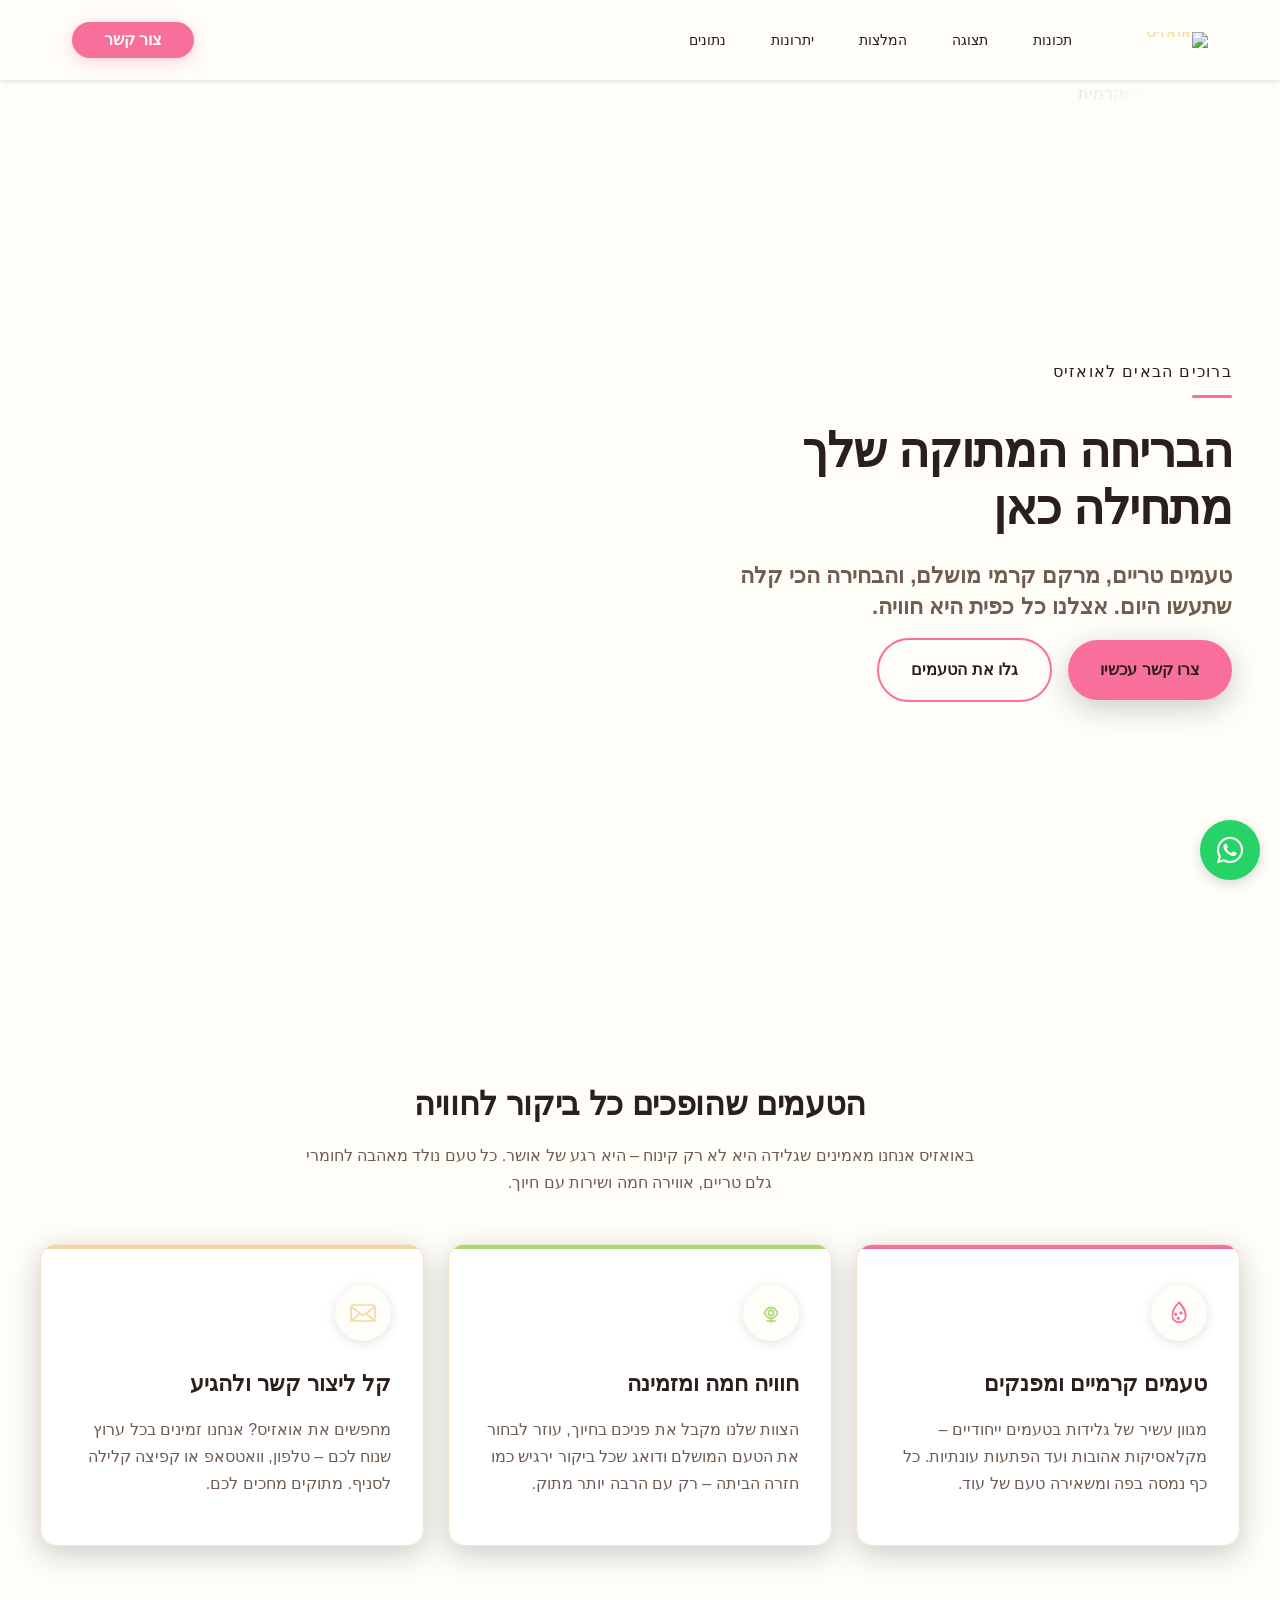
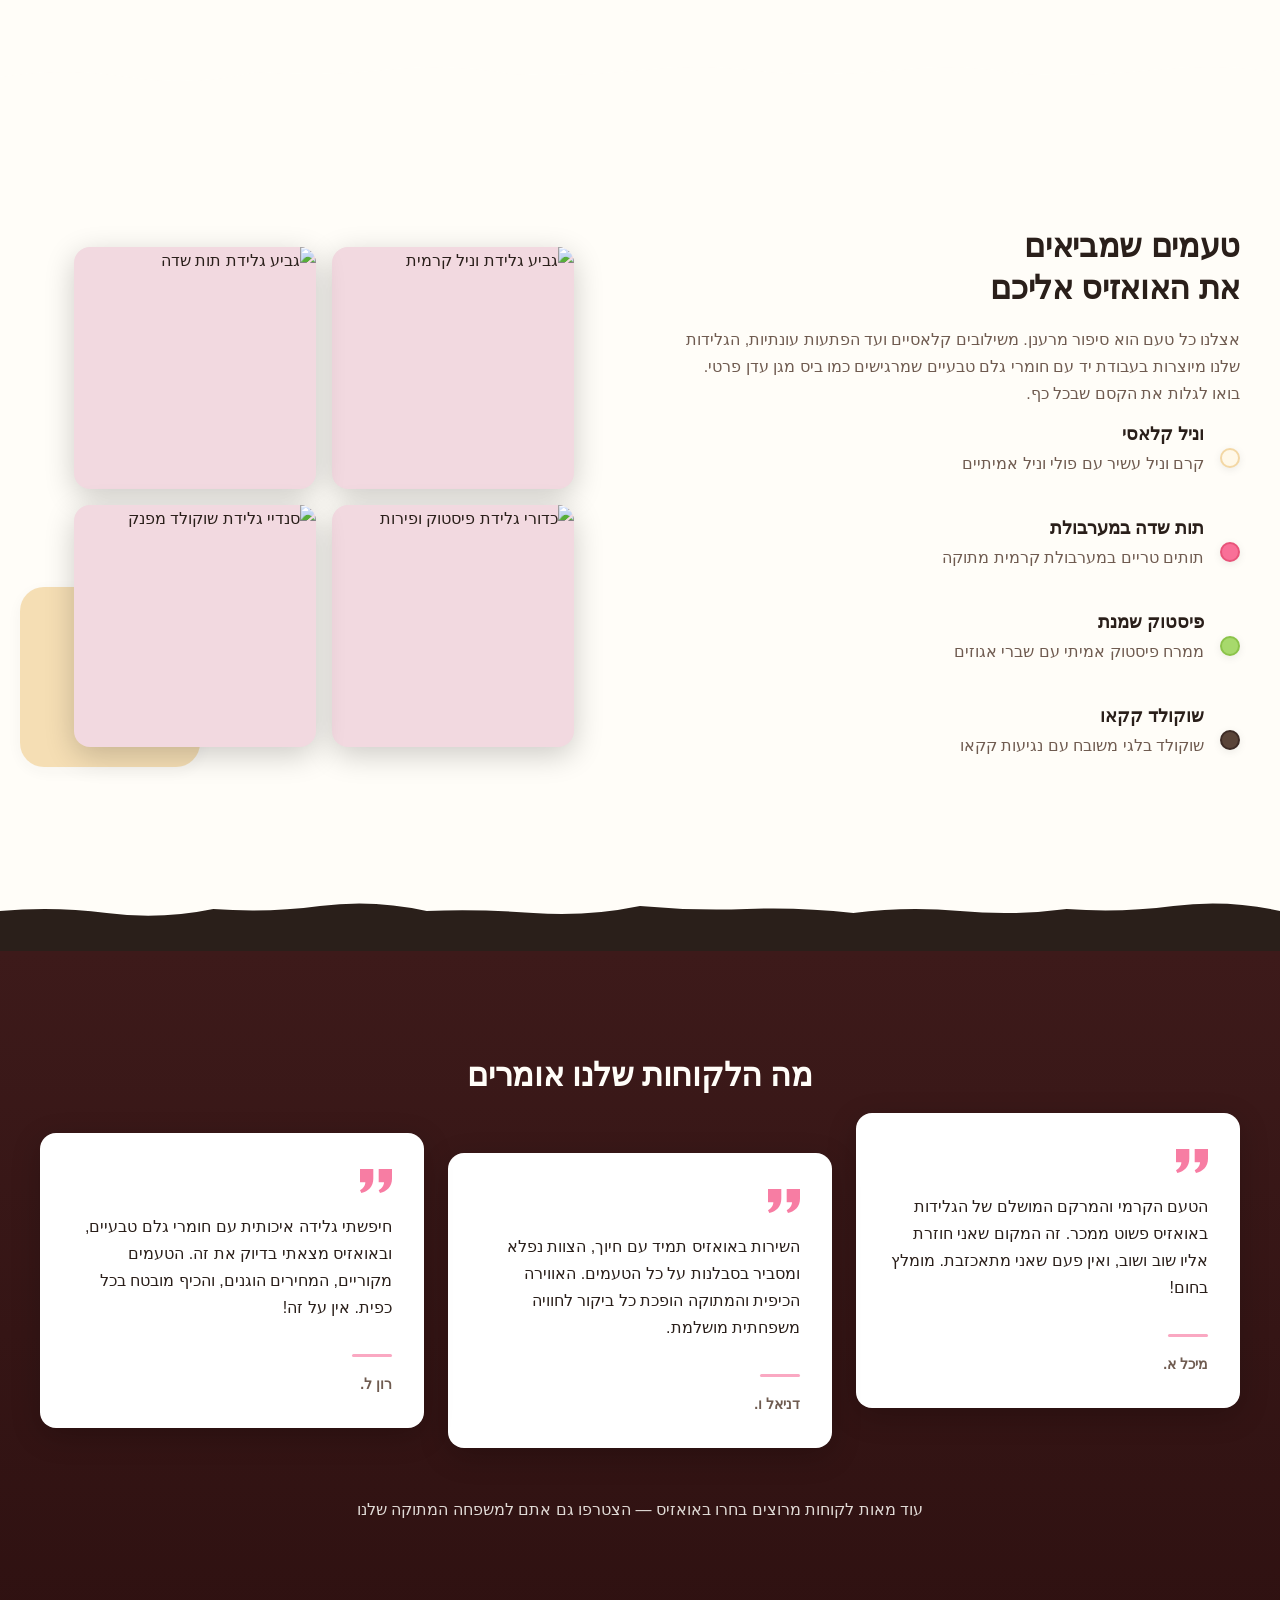
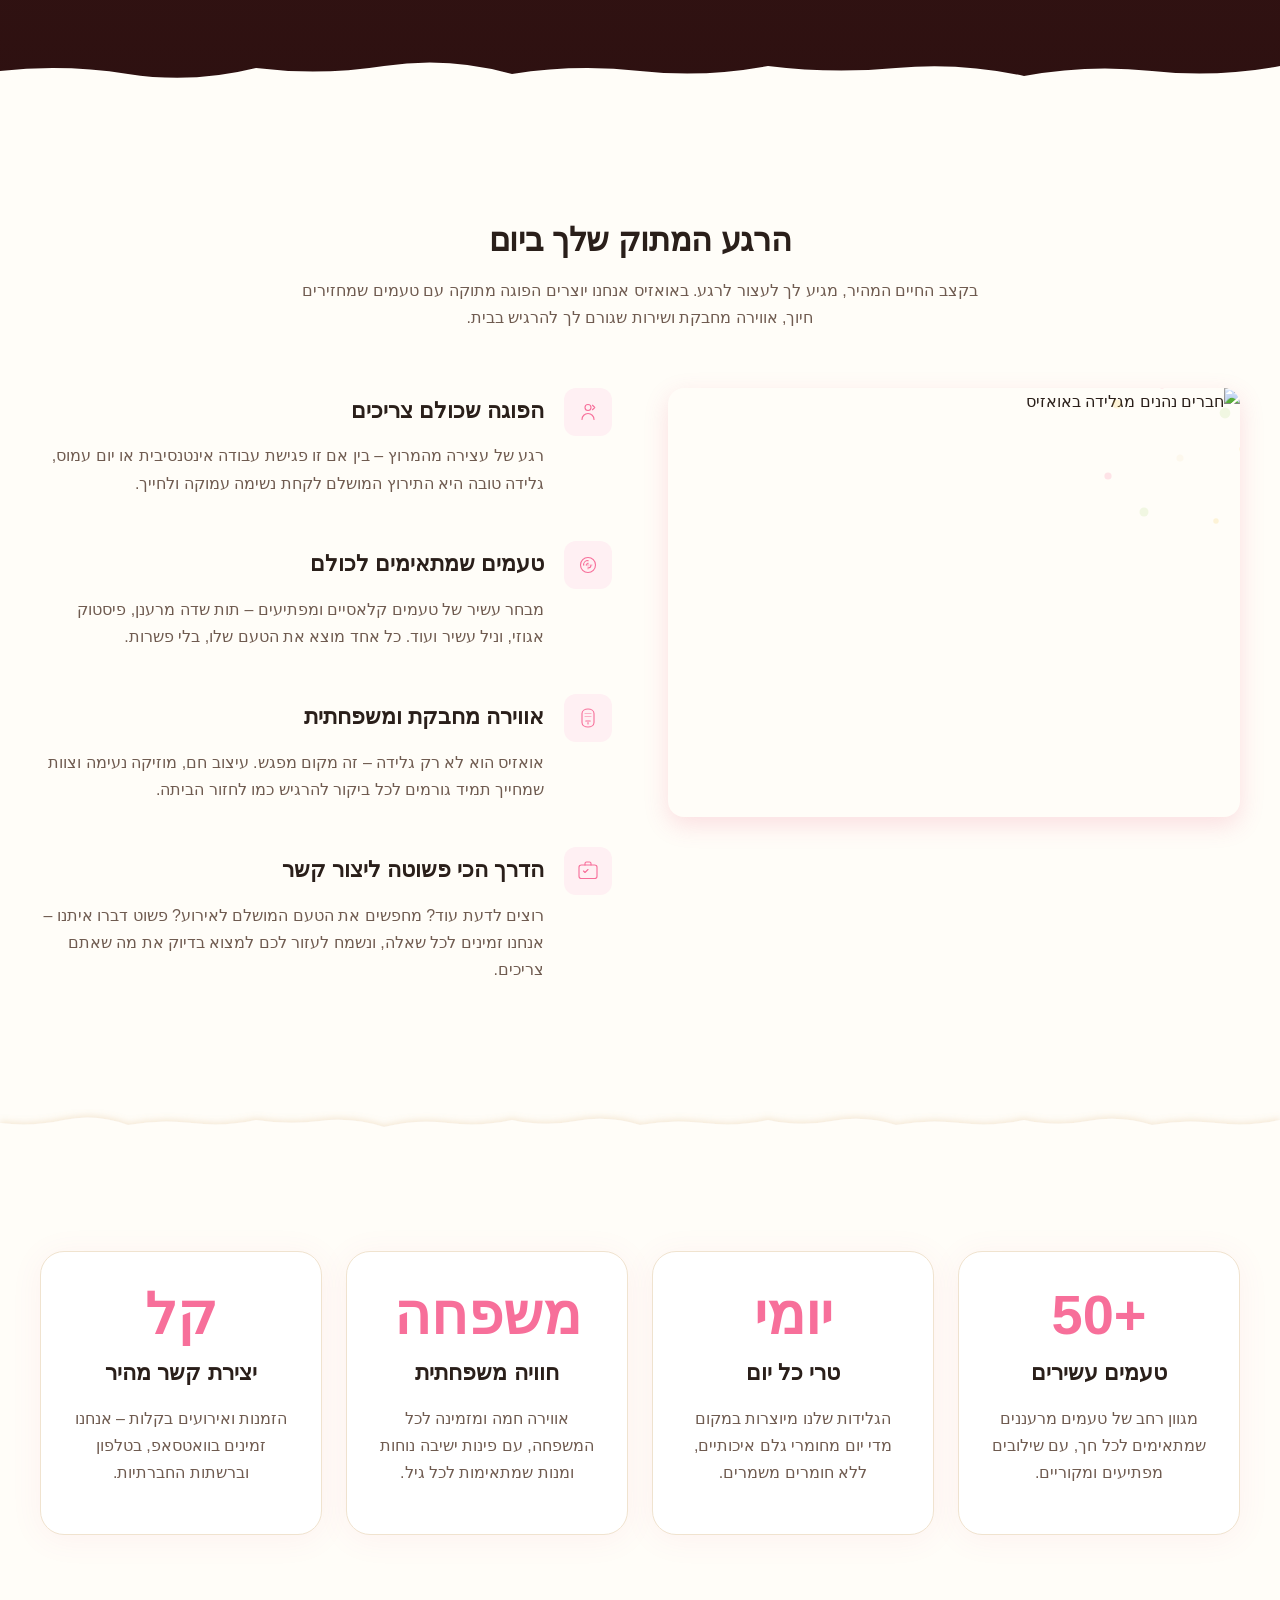
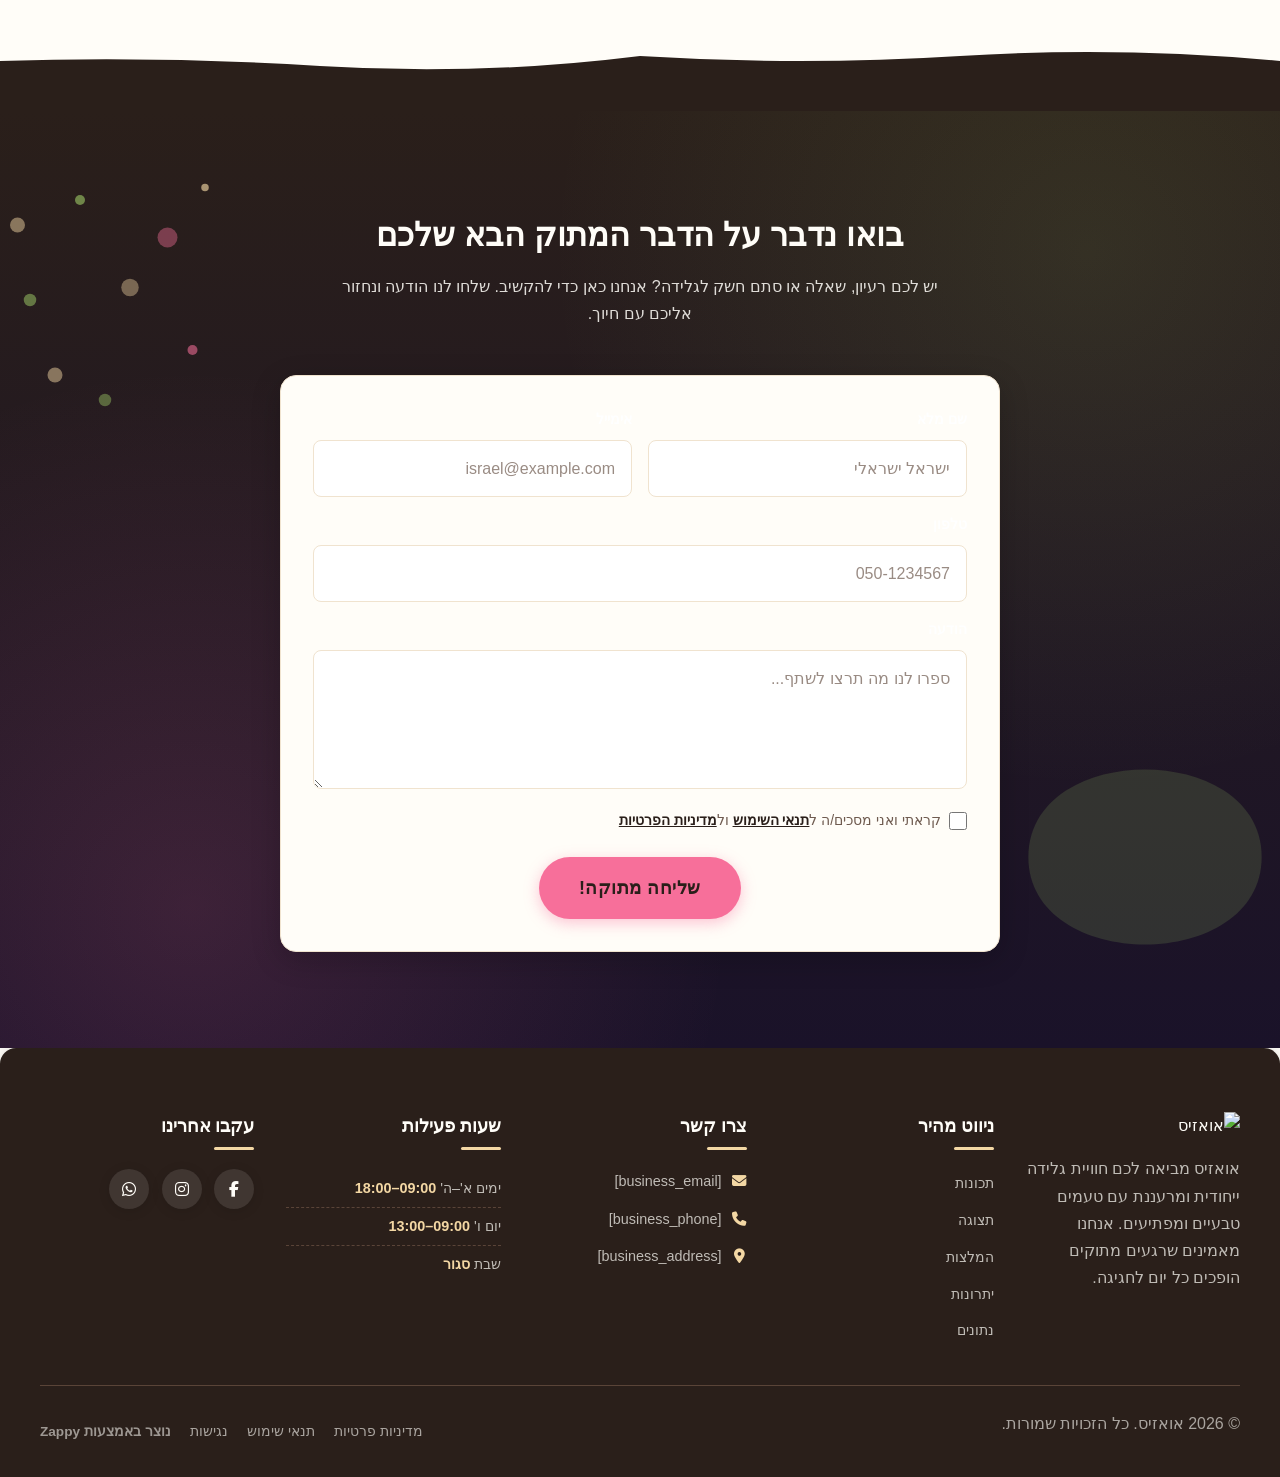
==== public/index.html @ d3bc62da "Initial website commit" ====
<!doctype html><html dir="rtl" lang="he"><head><meta charset="UTF-8"><meta content="width=device-width,initial-scale=1" name="viewport"><meta content="index, follow" name="robots"><title>גלה את העסק המושלם לרכישה — אואזיס</title><meta content="מחפש עסק למכירה שמתאים בדיוק לשאיפות שלך? בואו לגלות הזדמנויות נדירות עם אואזיס, המומחים בליווי עסקי חכם. התחל את המסע שלך עוד היום!" name="description"><meta content="business for sale, אואזיס, עסק למכירה, הזדמנויות עסקיות, קניית עסק" name="keywords"><link href="/assets/favicon.ico" rel="icon" type="image/x-icon"><link href="/assets/favicon-16x16.png" rel="icon" type="image/png" sizes="16x16"><link href="/assets/favicon-32x32.png" rel="icon" type="image/png" sizes="32x32"><link href="/assets/favicon-48x48.png" rel="icon" type="image/png" sizes="48x48"><link href="/assets/favicon-192x192.png" rel="icon" type="image/png" sizes="192x192"><link href="/assets/favicon-512x512.png" rel="icon" type="image/png" sizes="512x512"><link href="/assets/apple-touch-icon.png" rel="apple-touch-icon"><script>!function(){"use strict";var t="adabdd4d-823b-4989-9e78-149e7227483a",e="https://api.zappy5.com/api/analytics/track",a=18e5,n=2592e6,o=!0,i=!0,r=!0;var s=function(){var e="zappy_visitor_"+t,a=null;try{if(a=localStorage.getItem(e)){var o=JSON.parse(a),i=Date.now();if(i-o.created<n)return o.lastSeen=i,localStorage.setItem(e,JSON.stringify(o)),o.id}}catch(t){console.warn("Zappy Analytics: LocalStorage not available")}var r="zv_"+Date.now()+"_"+Math.random().toString(36).substr(2,9);try{localStorage.setItem(e,JSON.stringify({id:r,created:Date.now(),lastSeen:Date.now()}))}catch(t){}return r}(),c=function(){var e="zappy_session_"+t,n=null;try{if(n=sessionStorage.getItem(e)){var o=JSON.parse(n),i=Date.now();if(i-o.timestamp<a)return o.timestamp=i,sessionStorage.setItem(e,JSON.stringify(o)),o.id}}catch(t){console.warn("Zappy Analytics: SessionStorage not available")}var r="zs_"+Date.now()+"_"+Math.random().toString(36).substr(2,9);try{sessionStorage.setItem(e,JSON.stringify({id:r,timestamp:Date.now()}))}catch(t){}return r}();function l(a,n){n=n||{};var o={website_id:t,event_type:a,page_path:window.location.pathname,referrer:document.referrer||"direct",visitor_id:s,session_id:c,metadata:n};if(navigator.sendBeacon){var i=new Blob([JSON.stringify(o)],{type:"application/json"});navigator.sendBeacon(e,i)}else fetch(e,{method:"POST",headers:{"Content-Type":"application/json"},body:JSON.stringify(o),keepalive:!0}).catch(function(t){console.warn("Zappy Analytics: Failed to track event",t)})}o&&l("pageview",{title:document.title,url:window.location.href}),i&&document.addEventListener("click",function(t){var e=t.target;if("BUTTON"===e.tagName||e.closest("button")){var a="BUTTON"===e.tagName?e:e.closest("button");l("click",{element:"button",text:a.textContent.trim().substring(0,100),id:a.id||null,class:a.className||null})}else if("A"===e.tagName||e.closest("a")){var n="A"===e.tagName?e:e.closest("a");l("navigation",{element:"link",text:n.textContent.trim().substring(0,100),href:n.href,external:n.hostname!==window.location.hostname})}},!0),r&&document.addEventListener("submit",function(t){var e=t.target;l("form_submit",{form_id:e.id||null,form_name:e.name||null,form_action:e.action||null,form_method:e.method||"GET"})},!0);var d=Date.now();window.addEventListener("beforeunload",function(){l("page_unload",{time_on_page:Math.floor((Date.now()-d)/1e3),page_path:window.location.pathname})}),window.zappyAnalytics={track:l,getVisitorId:function(){return s},getSessionId:function(){return c}}}()</script><meta content="גלה את העסק המושלם לרכישה — אואזיס" property="og:title"><meta content="מחפש עסק למכירה שמתאים בדיוק לשאיפות שלך? בואו לגלות הזדמנויות נדירות עם אואזיס, המומחים בליווי עסקי חכם. התחל את המסע שלך עוד היום!" property="og:description"><meta content="summary_large_image" name="twitter:card"><meta content="גלה את העסק המושלם לרכישה — אואזיס" name="twitter:title"><meta content="מחפש עסק למכירה שמתאים בדיוק לשאיפות שלך? בואו לגלות הזדמנויות נדירות עם אואזיס, המומחים בליווי עסקי חכם. התחל את המסע שלך עוד היום!" name="twitter:description"><meta content="website" property="og:type"><meta content="he_IL" property="og:locale"><link href="https://cdnjs.cloudflare.com/ajax/libs/font-awesome/6.4.0/css/all.min.css" rel="stylesheet"><style>.skip-link{position:absolute;top:0;left:0;transform:translateY(-200%);padding:12px 18px;background:var(--bg-dark,#1a1a1a);color:var(--text-light,#fff);font-weight:600;border-radius:0 0 8px 0;z-index:10000}.skip-link:focus{transform:none;outline:2px solid var(--ring,#fff);outline-offset:2px}:focus-visible{outline:2px solid var(--ring,currentColor);outline-offset:3px}</style><link href="/assets/favicon.ico" rel="icon" type="image/x-icon"><link href="/assets/favicon-16x16.png" rel="icon" type="image/png" sizes="16x16"><link href="/assets/favicon-32x32.png" rel="icon" type="image/png" sizes="32x32"><link href="/assets/favicon-48x48.png" rel="icon" type="image/png" sizes="48x48"><link href="/assets/favicon-192x192.png" rel="icon" type="image/png" sizes="192x192"><link href="/assets/favicon-512x512.png" rel="icon" type="image/png" sizes="512x512"><link href="/assets/apple-touch-icon.png" rel="apple-touch-icon"><link href="https://cdn.jsdelivr.net/npm/vanilla-cookieconsent@3/dist/cookieconsent.css" rel="stylesheet"><script src="https://cdn.jsdelivr.net/npm/vanilla-cookieconsent@3/dist/cookieconsent.umd.js"></script><script src="https://cdn.jsdelivr.net/gh/mickidum/acc_toolbar/acctoolbar/acctoolbar.min.js"></script><link href="/styles.css" rel="stylesheet"><script>window.ZAPPY_WEBSITE_ID="adabdd4d-823b-4989-9e78-149e7227483a",window.ZAPPY_API_BASE="https://api.zappy5.com"</script><style id="zappy-dropdown-submenu-styles">#navMenu li:has(.sub-menu),.nav-menu li:has(.sub-menu),.navbar li:has(.sub-menu),nav li:has(.sub-menu){position:relative}#navMenu .sub-menu,.nav-menu .sub-menu,.navbar .sub-menu,nav .sub-menu{display:block!important;position:absolute!important;top:100%;left:0;min-width:220px;background:#fff;border-radius:8px;box-shadow:0 8px 25px rgba(0,0,0,.15);padding:8px 0;opacity:0;visibility:hidden;transform:translateY(10px);transition:all .3s ease;z-index:1000;list-style:none;pointer-events:none}#navMenu li:hover>.sub-menu,.nav-menu li:hover>.sub-menu,.navbar li:hover>.sub-menu,nav li:hover>.sub-menu{opacity:1!important;visibility:visible!important;transform:translateY(0)!important;pointer-events:auto!important}.sub-menu li{list-style:none;margin:0;padding:0}.sub-menu a{display:block!important;padding:10px 16px!important;color:var(--text-dark,#333)!important;font-weight:500;text-decoration:none;white-space:nowrap;transition:background-color .2s}.sub-menu .zappy-nav-child>a{padding-left:28px!important;font-size:.9em!important;opacity:.85!important}[dir=rtl] .sub-menu .zappy-nav-child>a,html[lang=ar] .sub-menu .zappy-nav-child>a,html[lang=he] .sub-menu .zappy-nav-child>a{padding-left:10px!important;padding-right:28px!important}.sub-menu .zappy-nav-parent>a{font-weight:600!important}.sub-menu a:hover{background-color:#f5f5f5}[dir=rtl] .nav-menu .sub-menu,[dir=rtl] .navbar .sub-menu,[dir=rtl] nav .sub-menu,html[lang=ar] .nav-menu .sub-menu,html[lang=ar] .navbar .sub-menu,html[lang=ar] nav .sub-menu,html[lang=he] .nav-menu .sub-menu,html[lang=he] .navbar .sub-menu,html[lang=he] nav .sub-menu{left:auto!important;right:0!important}.sub-menu:empty,.sub-menu:not(:has(li)):not(:has(> a)),.sub-menu:not(:has(li:not(.zappy-hidden-menu-item))):not(:has(> a)){display:none!important;opacity:0!important;visibility:hidden!important;pointer-events:none!important}li:has(.menu-group-title):hover>.sub-menu{opacity:1!important;visibility:visible!important;transform:translateY(0)!important;pointer-events:auto!important}#navMenu>li>.menu-group-title,.nav-menu>li>.menu-group-title{display:inline-block;padding:.5rem 1rem;cursor:default;user-select:none}@media (max-width:768px){#navMenu .sub-menu,.nav-menu .sub-menu,.navbar .sub-menu,nav .sub-menu{position:static!important;transform:none!important;box-shadow:none!important;background:0 0!important;max-height:0;overflow:hidden;opacity:0;visibility:hidden;transition:max-height .3s ease,opacity .3s ease;padding:0!important;border-radius:0!important}#navMenu .sub-menu.mobile-expanded,.nav-menu .sub-menu.mobile-expanded,.navbar .sub-menu.mobile-expanded{max-height:none!important;overflow-y:visible!important;opacity:1!important;visibility:visible!important;padding:8px 0 8px 16px!important}[dir=rtl] .sub-menu.mobile-expanded,html[lang=he] .sub-menu.mobile-expanded{padding:8px 16px 8px 0!important}#navMenu li:hover>.sub-menu,.nav-menu li:hover>.sub-menu,.navbar li:hover>.sub-menu,nav li:hover>.sub-menu{opacity:0;visibility:hidden;pointer-events:none}#navMenu li>.sub-menu.mobile-expanded,.nav-menu li>.sub-menu.mobile-expanded,.navbar li>.sub-menu.mobile-expanded,nav li>.sub-menu.mobile-expanded{opacity:1!important;visibility:visible!important;pointer-events:auto!important}#navMenu li:has(.sub-menu),.nav-menu li:has(.sub-menu),.navbar li:has(.sub-menu),nav li:has(.sub-menu){display:flex!important;flex-wrap:wrap!important;align-items:center!important;position:relative!important;min-height:44px!important}#navMenu li:has(.sub-menu)>a,.nav-menu li:has(.sub-menu)>a,.navbar li:has(.sub-menu)>a,nav li:has(.sub-menu)>a{flex:1!important;min-width:0!important}#navMenu li:has(.sub-menu)>.menu-group-title,.nav-menu li:has(.sub-menu)>.menu-group-title,.navbar li:has(.sub-menu)>.menu-group-title,nav li:has(.sub-menu)>.menu-group-title{flex:1!important;min-width:0!important;padding:0!important;line-height:inherit!important}#navMenu li:has(.sub-menu)>.sub-menu,.nav-menu li:has(.sub-menu)>.sub-menu,.navbar li:has(.sub-menu)>.sub-menu,nav li:has(.sub-menu)>.sub-menu{flex-basis:100%!important;width:100%!important}#navMenu li:has(.sub-menu)>a [class*=arrow],#navMenu li:has(.sub-menu)>a [class*=chevron],.nav-menu li:has(.sub-menu)>a .fa-angle-down,.nav-menu li:has(.sub-menu)>a .fa-chevron-down,.nav-menu li:has(.sub-menu)>a [class*=arrow],.nav-menu li:has(.sub-menu)>a [class*=chevron],nav li:has(.sub-menu)>a [class*=arrow],nav li:has(.sub-menu)>a [class*=chevron]{display:none!important;visibility:hidden!important}.mobile-submenu-toggle{display:flex!important;align-items:center!important;justify-content:center!important;width:44px!important;height:auto!important;background:0 0!important;border:none!important;cursor:pointer!important;color:var(--text-dark)!important;position:static!important;flex-shrink:0!important;align-self:stretch!important;z-index:2!important;padding:0!important;margin:0!important}.mobile-submenu-toggle::after{content:''!important;width:0!important;height:0!important;border-left:6px solid transparent!important;border-right:6px solid transparent!important;border-top:7px solid currentColor!important;transition:transform .3s ease!important}.mobile-submenu-toggle.expanded::after{transform:rotate(180deg)!important}.sub-menu a{padding:10px 0!important;display:block!important;color:var(--text-dark)!important;white-space:normal!important}.sub-menu .zappy-nav-child>a{padding-left:28px!important;font-size:.9em!important;opacity:.85!important}[dir=rtl] .sub-menu .zappy-nav-child>a,html[lang=ar] .sub-menu .zappy-nav-child>a,html[lang=he] .sub-menu .zappy-nav-child>a{padding-left:0!important;padding-right:28px!important}.sub-menu .zappy-nav-parent>a{font-weight:600!important}#navMenu.active,.nav-menu.active{max-width:100vw!important;overflow-x:hidden!important;box-sizing:border-box!important}.navbar .sub-menu li a,.zappy-products-dropdown .sub-menu a,nav.navbar .sub-menu li a{color:var(--text-dark)!important}}@media (min-width:769px){.mobile-submenu-toggle{display:none!important}}</style><style id="zappy-widget-visibility">html[dir=rtl] .whatsapp-float{right:20px!important;left:auto!important}html:not([dir]) .whatsapp-float,html[dir=ltr] .whatsapp-float{left:20px!important;right:auto!important}html[dir=rtl] #mic-access-tool-general-button,html[dir=rtl] #mic-init-access-tool #mic-access-tool-general-button,html[dir=rtl] #mic-init-access-tool .mic-access-tool-general-button,html[dir=rtl] ._access-icon,html[dir=rtl] .mic-access-tool-general-button{left:20px!important;right:auto!important}html:not([dir]) #mic-access-tool-general-button,html:not([dir]) #mic-init-access-tool #mic-access-tool-general-button,html:not([dir]) #mic-init-access-tool .mic-access-tool-general-button,html:not([dir]) ._access-icon,html:not([dir]) .mic-access-tool-general-button,html[dir=ltr] #mic-access-tool-general-button,html[dir=ltr] #mic-init-access-tool #mic-access-tool-general-button,html[dir=ltr] #mic-init-access-tool .mic-access-tool-general-button,html[dir=ltr] ._access-icon,html[dir=ltr] .mic-access-tool-general-button{right:20px!important;left:auto!important}@media (max-width:768px){.whatsapp-float{display:flex!important}}@media (min-width:769px){.whatsapp-float{display:flex!important}}@media (max-width:768px){#mic-access-tool-general-button,#mic-init-access-tool #mic-access-tool-general-button,#mic-init-access-tool .mic-access-tool-general-button,._access-icon,.mic-access-tool-general-button{display:flex!important;visibility:visible!important;opacity:1!important;pointer-events:auto!important}#mic-access-tool-box.opened-mic-access-tool,#mic-init-access-tool #mic-access-tool-box.opened-mic-access-tool,.mic-access-tool-box.opened-mic-access-tool{visibility:visible!important;opacity:1!important;pointer-events:auto!important}}@media (min-width:769px){#mic-access-tool-general-button,#mic-init-access-tool #mic-access-tool-general-button,#mic-init-access-tool .mic-access-tool-general-button,._access-icon,.mic-access-tool-general-button{display:flex!important;visibility:visible!important;opacity:1!important;pointer-events:auto!important}#mic-access-tool-box.opened-mic-access-tool,#mic-init-access-tool #mic-access-tool-box.opened-mic-access-tool,.mic-access-tool-box.opened-mic-access-tool{visibility:visible!important;opacity:1!important;pointer-events:auto!important}}</style></head><body><a href="#main" class="skip-link">דלג לתוכן הראשי</a><nav class="navbar" dir="rtl"><button class="mobile-toggle" aria-label="Menu" id="mobileToggle"><svg viewBox="0 0 24 24" fill="none" class="hamburger-icon" height="24" width="24"><path d="M3 12h18M3 6h18M3 18h18" stroke="currentColor" stroke-width="2" stroke-linecap="round"/></svg> <svg viewBox="0 0 24 24" fill="none" class="close-icon" height="24" width="24" style="display:none"><path d="M18 6L6 18M6 6l12 12" stroke="currentColor" stroke-width="2" stroke-linecap="round"/></svg></button> <button class="phone-header-btn" aria-label="Call" data-phone="[business_phone]"><svg viewBox="0 0 24 24" fill="currentColor" height="20" width="20"><path d="M22 16.92v3a2 2 0 0 1-2.18 2 19.79 19.79 0 0 1-8.63-3.07 19.5 19.5 0 0 1-6-6 19.79 19.79 0 0 1-3.07-8.67A2 2 0 0 1 4.11 2h3a2 2 0 0 1 2 1.72 12.84 12.84 0 0 0 .7 2.81 2 2 0 0 1-.45 2.11L8.09 9.91a16 16 0 0 0 6 6l1.27-1.27a2 2 0 0 1 2.11-.45 12.84 12.84 0 0 0 2.81.7A2 2 0 0 1 22 16.92z"/></svg></button><div class="nav-container"><div class="nav-right-group"><div class="nav-brand"><a href="/" class="logo-link"><img alt="אואזיס" class="logo" src="/assets/site-----image-1.webp"></a></div><ul class="nav-menu" id="navMenu"><li><a href="#features">תכונות</a></li><li><a href="#showcase">תצוגה</a></li><li><a href="#testimonials">המלצות</a></li><li><a href="#benefits">יתרונות</a></li><li><a href="#stats">נתונים</a></li><li class="mobile-contact-link nav-cta-mobile-item"><a href="#cta" class="nav-cta-btn">צור קשר</a></li></ul></div><div class="nav-cta-container"><a href="#cta" class="nav-cta-btn">צור קשר</a></div></div></nav><script>window.addEventListener("load",function(){const e=document.querySelector(".navbar, nav, header");if(!e)return void console.log("[Navbar] Navbar element not found");let t=document.getElementById("mobileToggle")||document.querySelector(".mobile-toggle")||document.querySelector(".hamburger")||document.querySelector(".hamburger-menu")||document.querySelector(".menu-toggle")||document.querySelector(".burger-menu")||document.querySelector('[aria-label="Menu"]')||document.querySelector('[aria-label="תפריט"]');const o=document.querySelector(".phone-header-btn"),n=window.getComputedStyle(e);let r=n.backgroundColor;if(console.log("[Navbar] Initial navbar background:",r),"transparent"===r||"rgba(0, 0, 0, 0)"===r||r.startsWith("rgba")&&r.includes(", 0)")){const e=n.backgroundImage;if(e&&"none"!==e)console.log("[Navbar] Navbar has background image/gradient, using dark text"),r="rgb(240, 240, 240)";else{const e=window.getComputedStyle(document.body).backgroundColor;console.log("[Navbar] Navbar transparent, using body background:",e),r=e}}const a=r.match(/\d+/g);if(a&&a.length>=3){const e=(.299*parseInt(a[0])+.587*parseInt(a[1])+.114*parseInt(a[2]))/255;console.log("[Navbar] Mobile button colors preserved from Claude CSS (luminance:",e.toFixed(2)+")");const n=document.createElement("style");n.id="zappy-mobile-nav-fix";document.documentElement.lang;document.documentElement.dir,n.textContent='\n        /* Hide mobile buttons on desktop, show only on mobile */\n        @media (min-width: 769px) {\n          .mobile-toggle,\n          .phone-header-btn {\n            display: none !important;\n          }\n        }\n        \n        /* Show and position mobile buttons correctly on mobile */\n        @media (max-width: 768px) {\n          .navbar,\n          nav.navbar {\n            min-height: 70px !important;\n          }\n\n          .mobile-toggle,\n          .phone-header-btn {\n            position: absolute !important;\n            top: 0 !important;\n            bottom: 0 !important;\n            margin-top: auto !important;\n            margin-bottom: auto !important;\n            transform: none !important;\n            z-index: 1001 !important;\n            display: flex !important;\n            align-items: center !important;\n            justify-content: center !important;\n            width: 36px !important;\n            height: 36px !important;\n            border-radius: 50% !important;\n            border: none !important;\n            cursor: pointer !important;\n            padding: 6px !important;\n            background: none !important;\n            color: var(--nav-text, var(--text-dark)) !important;\n            touch-action: manipulation !important;\n            -webkit-tap-highlight-color: transparent !important;\n          }\n\n          html[data-zappy-site-type="ecommerce"] .phone-header-btn,\n          body[data-zappy-site-type="ecommerce"] .phone-header-btn,\n          html[data-zappy-site-type="ecommerce"] header .phone-header-btn,\n          html[data-zappy-site-type="ecommerce"] nav .phone-header-btn {\n            display: none !important;\n            visibility: hidden !important;\n            width: 0 !important;\n            height: 0 !important;\n            min-width: 0 !important;\n            overflow: hidden !important;\n          }\n          \n          /* LTR positioning (default): hamburger LEFT, phone RIGHT */\n          html:not([dir="rtl"]):not([lang="he"]):not([lang="ar"]) .mobile-toggle,\n          html[dir="ltr"] .mobile-toggle {\n            left: 12px !important;\n            right: auto !important;\n          }\n          html:not([dir="rtl"]):not([lang="he"]):not([lang="ar"]) .phone-header-btn,\n          html[dir="ltr"] .phone-header-btn {\n            right: 12px !important;\n            left: auto !important;\n          }\n          \n          /* RTL positioning: hamburger RIGHT, phone LEFT */\n          html[dir="rtl"] .mobile-toggle,\n          html[lang="he"] .mobile-toggle,\n          html[lang="ar"] .mobile-toggle {\n            right: 12px !important;\n            left: auto !important;\n          }\n          html[dir="rtl"] .phone-header-btn,\n          html[lang="he"] .phone-header-btn,\n          html[lang="ar"] .phone-header-btn {\n            left: 12px !important;\n            right: auto !important;\n          }\n          \n          /* CRITICAL: Ensure nav-container has min-height on mobile */\n          /* All children are positioned absolutely/fixed on mobile, so height:auto collapses to 0 */\n          .nav-container {\n            min-height: 70px !important;\n            position: relative !important;\n          }\n          \n          /* Ensure SVG icons are properly sized and inherit color */\n          .mobile-toggle svg,\n          .phone-header-btn svg {\n            width: 24px !important;\n            height: 24px !important;\n            /* Don\'t force display - let JavaScript control hamburger/close toggle */\n          }\n          \n          /* Reset nav-cta-container on mobile - remove desktop box-shadow/padding */\n          /* that creates a visible ghost box when CTA button is hidden */\n          .nav-cta-container {\n            box-shadow: none !important;\n            padding: 0 !important;\n          }\n          \n          /* Hide nav-cta-container entirely on mobile when there\'s no lang-switcher */\n          /* (only the CTA button is inside, and it\'s hidden on mobile) */\n          .nav-cta-container:not(:has(.lang-switcher)) {\n            display: none !important;\n          }\n          \n          /* CRITICAL: Prevent hero image fade gradient from bleeding over headline text */\n          /* The .image-fade-gradient has bottom: -30px (extends below parent) */\n          /* On mobile stacked layout, this overlaps the h1 text below the image */\n          .hero-image-column {\n            overflow: hidden !important;\n          }\n          .image-fade-gradient {\n            bottom: 0 !important;\n          }\n          \n          /* Hide desktop language switcher on mobile - hamburger menu handles it */\n          /* High specificity to override stored CSS */\n          .lang-switcher,\n          .nav-cta-container .lang-switcher,\n          .nav-container .lang-switcher,\n          .navbar .lang-switcher,\n          .navbar .nav-cta-container .lang-switcher {\n            display: none !important;\n          }\n        }\n      ';const r=document.getElementById("zappy-mobile-nav-fix");r&&r.remove(),document.head.appendChild(n),console.log("[Navbar] Critical CSS injected for mobile nav positioning");const i=window.innerWidth<=768;if(t){const e=t.querySelector(".hamburger-icon"),o=t.querySelector(".close-icon");e&&(e.style.setProperty("width","24px","important"),e.style.setProperty("height","24px","important"),e.style.setProperty("display","block","important")),o&&(o.style.setProperty("width","24px","important"),o.style.setProperty("height","24px","important"),o.style.setProperty("display","none","important")),i?(t.style.setProperty("position","absolute","important"),t.style.setProperty("top","0","important"),t.style.setProperty("bottom","0","important"),t.style.setProperty("margin-top","auto","important"),t.style.setProperty("margin-bottom","auto","important"),t.style.setProperty("transform","none","important"),t.style.setProperty("z-index","1001","important"),t.style.removeProperty("left"),t.style.removeProperty("right"),console.log("[Navbar] Mobile toggle positioning applied (mobile viewport)")):(t.style.removeProperty("position"),t.style.removeProperty("top"),t.style.removeProperty("transform"),t.style.removeProperty("z-index"),t.style.removeProperty("left"),t.style.removeProperty("right"),console.log("[Navbar] Desktop viewport - cleared mobile toggle inline positioning"))}if(o){const e=o.querySelector("svg");e&&(e.style.width="24px",e.style.height="24px",e.setAttribute("width","24"),e.setAttribute("height","24")),i?(o.style.setProperty("position","absolute","important"),o.style.setProperty("top","0","important"),o.style.setProperty("bottom","0","important"),o.style.setProperty("margin-top","auto","important"),o.style.setProperty("margin-bottom","auto","important"),o.style.setProperty("transform","none","important"),o.style.setProperty("z-index","1001","important"),o.style.removeProperty("left"),o.style.removeProperty("right"),console.log("[Navbar] Phone button positioning applied (mobile viewport)")):(o.style.removeProperty("position"),o.style.removeProperty("top"),o.style.removeProperty("transform"),o.style.removeProperty("z-index"),o.style.removeProperty("left"),o.style.removeProperty("right"),console.log("[Navbar] Desktop viewport - cleared phone button inline positioning"))}}else console.log("[Navbar] Could not parse background color:",r);t=document.getElementById("mobileToggle")||document.querySelector(".mobile-toggle")||document.querySelector(".hamburger")||document.querySelector(".hamburger-menu")||document.querySelector(".menu-toggle")||document.querySelector(".burger-menu")||document.querySelector('[aria-label="Menu"]')||document.querySelector('[aria-label="תפריט"]');const i=document.getElementById("navMenu")||document.querySelector(".nav-menu")||document.querySelector(".nav-links")||document.querySelector("nav ul:not(.submenu)");if(!t||!i)return void console.log("[Navbar] Mobile toggle or menu not found:",{toggle:!!t,menu:!!i});i.id||(i.id="navMenu"),console.log("[Navbar] Initializing mobile menu...");const l=t.cloneNode(!0);t.parentNode.replaceChild(l,t);var s=0;function p(e){var t=Date.now();t-s<300||(s=t,function(e){e.preventDefault(),e.stopPropagation();const t=l.querySelector(".hamburger-icon"),o=l.querySelector(".close-icon");i.classList.contains("active")?(i.classList.remove("active"),t&&t.style.setProperty("display","block","important"),o&&o.style.setProperty("display","none","important"),document.body.style.overflow="",document.body.classList.remove("menu-open"),console.log("[Navbar] Menu closed")):(i.classList.add("active"),t&&t.style.setProperty("display","none","important"),o&&o.style.setProperty("display","block","important"),document.body.style.overflow="hidden",document.body.classList.add("menu-open"),console.log("[Navbar] Menu opened"))}(e))}l.addEventListener("click",p),l.addEventListener("touchend",p),document.addEventListener("keydown",function(e){if(("Escape"===e.key||"Esc"===e.key)&&i.classList.contains("active")){const e=l.querySelector(".hamburger-icon"),t=l.querySelector(".close-icon");i.classList.remove("active"),e&&e.style.setProperty("display","block","important"),t&&t.style.setProperty("display","none","important"),document.body.style.overflow="",document.body.classList.remove("menu-open"),console.log("[Navbar] Menu closed (Escape)")}}),i.querySelectorAll("a").forEach(function(e){e.addEventListener("click",function(){if("#"===this.getAttribute("href"))return;const e=l.querySelector(".hamburger-icon"),t=l.querySelector(".close-icon");i.classList.remove("active"),e&&e.style.setProperty("display","block","important"),t&&t.style.setProperty("display","none","important"),document.body.style.overflow="",document.body.classList.remove("menu-open"),console.log("[Navbar] Menu closed (link clicked)")})});var m=i.querySelectorAll(".dropdown-toggle");m.forEach(function(e){e.addEventListener("click",function(e){e.preventDefault(),e.stopPropagation();var t=this.closest(".nav-dropdown");t&&(t.parentNode.querySelectorAll(".nav-dropdown.open").forEach(function(e){e!==t&&e.classList.remove("open")}),t.classList.toggle("open"),console.log("[Navbar] Dropdown toggled:",t.classList.contains("open")?"open":"closed"))})}),document.addEventListener("click",function(e){e.target.closest(".nav-dropdown")||document.querySelectorAll(".nav-dropdown.open").forEach(function(e){e.classList.remove("open")})}),console.log("[Navbar] Dropdown handlers initialized for "+m.length+" dropdowns"),o&&o.addEventListener("click",function(){const e=document.querySelectorAll('a[href^="tel:"]'),t=e.length>0?e[0].getAttribute("href").replace("tel:",""):"[business_phone]";window.location.href="tel:"+t,console.log("[Navbar] Phone button clicked")}),console.log("[Navbar] Mobile menu initialized successfully")})</script><main id="main"><section class="index-hero-section" data-band-index="0" data-layout-spec="בית-hero" id="hero" data-hero-treatment="fade-bleed" data-hero-type="fullscreen-scrim" style="--hero-fade-color:var(--bg-light)"><img alt="גלידת אואזיס טרייה וקרמית" class="hero-fade-img" src="/assets/site-index-hero-image-1.webp" data-context="A bright natural-light scene of creamy ice cream cones and cups on a café counter with subtle human warmth, shot from a slightly elevated angle. The composition places the main subject (a tall strawberry cone and a pistachio cup) on the right side of the frame, leaving the left side softly blurred for text overlay. Warm vanilla tones, soft sunlight, and creamy highlights dominate the palette." data-placeholder="index-hero-image-1" height="600" loading="eager" width="1200" data-hero-bg="true" fetchpriority="high"><div class="hero-fade-content"><p class="hero-eyebrow">ברוכים הבאים לאואזיס</p><h1 class="display-xl">הבריחה המתוקה שלך מתחילה כאן</h1><h3 class="hero-subtitle">טעמים טריים, מרקם קרמי מושלם, והבחירה הכי קלה שתעשו היום. אצלנו כל כפית היא חוויה.</h3><div class="hero-cta-row"><a href="#contact" class="btn-primary hero-btn">צרו קשר עכשיו</a> <a href="#flavors" class="hero-btn btn-secondary">גלו את הטעמים</a></div></div><div class="hero-divider-wrapper" aria-hidden="true" data-no-icon-edit="true"><svg viewBox="0 0 1200 80" xmlns="http://www.w3.org/2000/svg" preserveAspectRatio="none"><path d="M0,80 L0,30 Q80,18 160,35 T320,25 Q400,30 480,20 T640,30 Q720,22 800,35 T960,25 Q1040,30 1120,20 T1200,30 L1200,80 Z" fill="var(--bg-light)"/></svg></div></section><section class="index-features-section" data-band-index="1" data-layout-spec="בית-features" id="features" dir="rtl"><div class="features-container"><div class="features-intro"><h2 class="features-heading">הטעמים שהופכים כל ביקור לחוויה</h2><p class="features-subtitle">באואזיס אנחנו מאמינים שגלידה היא לא רק קינוח – היא רגע של אושר. כל טעם נולד מאהבה לחומרי גלם טריים, אווירה חמה ושירות עם חיוך.</p></div><div class="features-grid"><article class="feature-card card-strawberry"><div class="card-accent-strip"></div><div class="card-icon-wrapper"><svg viewBox="0 0 48 48" xmlns="http://www.w3.org/2000/svg" fill="none" data-element-type="icon" data-icon-type="svg" class="card-icon"><path d="M24 8C24 8 14 18 14 28C14 33.5228 18.4772 38 24 38C29.5228 38 34 33.5228 34 28C34 18 24 8 24 8Z" stroke="currentColor" stroke-width="2.5" stroke-linecap="round" stroke-linejoin="round"/><path d="M24 8C24 8 34 18 34 28" stroke="currentColor" stroke-width="2.5" stroke-linecap="round" stroke-linejoin="round"/><circle cx="19" cy="26" r="2" fill="currentColor"/><circle cx="27" cy="24" r="2" fill="currentColor"/><circle cx="23" cy="32" r="2" fill="currentColor"/></svg></div><h3 class="card-title">טעמים קרמיים ומפנקים</h3><p class="card-description">מגוון עשיר של גלידות בטעמים ייחודיים – מקלאסיקות אהובות ועד הפתעות עונתיות. כל כף נמסה בפה ומשאירה טעם של עוד.</p></article><article class="feature-card card-pistachio"><div class="card-accent-strip"></div><div class="card-icon-wrapper"><svg viewBox="0 0 48 48" xmlns="http://www.w3.org/2000/svg" fill="none" data-element-type="icon" data-icon-type="svg" class="card-icon"><path d="M14 24C14 24 18 16 24 16C30 16 34 24 34 24C34 24 30 32 24 32C18 32 14 24 14 24Z" stroke="currentColor" stroke-width="2.5" stroke-linecap="round" stroke-linejoin="round"/><circle cx="24" cy="24" r="4" stroke="currentColor" stroke-width="2.5" stroke-linecap="round" stroke-linejoin="round"/><path d="M24 32V38" stroke="currentColor" stroke-width="2.5" stroke-linecap="round"/><path d="M18 36H30" stroke="currentColor" stroke-width="2.5" stroke-linecap="round"/></svg></div><h3 class="card-title">חוויה חמה ומזמינה</h3><p class="card-description">הצוות שלנו מקבל את פניכם בחיוך, עוזר לבחור את הטעם המושלם ודואג שכל ביקור ירגיש כמו חזרה הביתה – רק עם הרבה יותר מתוק.</p></article><article class="feature-card card-wafer"><div class="card-accent-strip"></div><div class="card-icon-wrapper"><svg viewBox="0 0 48 48" xmlns="http://www.w3.org/2000/svg" fill="none" data-element-type="icon" data-icon-type="svg" class="card-icon"><path d="M8 16L24 28L40 16" stroke="currentColor" stroke-width="2.5" stroke-linecap="round" stroke-linejoin="round"/><rect height="24" width="36" rx="4" stroke="currentColor" stroke-width="2.5" x="6" y="12" stroke-linecap="round" stroke-linejoin="round"/><path d="M18 26L6 36" stroke="currentColor" stroke-width="2.5" stroke-linecap="round" stroke-linejoin="round"/><path d="M30 26L42 36" stroke="currentColor" stroke-width="2.5" stroke-linecap="round" stroke-linejoin="round"/></svg></div><h3 class="card-title">קל ליצור קשר ולהגיע</h3><p class="card-description">מחפשים את אואזיס? אנחנו זמינים בכל ערוץ שנוח לכם – טלפון, וואטסאפ או קפיצה קלילה לסניף. מתוקים מחכים לכם.</p></article></div></div><div class="index-features-divider-wrapper"><svg viewBox="0 0 1200 80" xmlns="http://www.w3.org/2000/svg" preserveAspectRatio="none" aria-hidden="true" data-no-icon-edit="true"><defs><pattern height="4" id="grain-pattern" patternUnits="userSpaceOnUse" width="4"><rect height="4" width="4" fill="var(--accent)"/><circle cx="1" cy="1" r="0.8" fill="rgba(42,31,26,0.08)"/><circle cx="3" cy="3" r="0.6" fill="rgba(42,31,26,0.05)"/></pattern></defs><path d="M0,80 L0,35 Q60,25 120,35 T240,30 Q300,35 360,28 T480,32 Q540,35 600,28 T720,30 Q780,35 840,28 T960,32 Q1020,35 1080,28 T1200,30 L1200,80 Z" fill="var(--bg-light)"/></svg></div></section><section class="index-showcase-section" data-band-index="2" data-layout-spec="בית-showcase" id="showcase"><div class="index-showcase-section__container"><div class="index-showcase-section__content"><h2 class="index-showcase-section__heading">טעמים שמביאים<br>את האואזיס אליכם</h2><p class="index-showcase-section__description">אצלנו כל טעם הוא סיפור מרענן. משילובים קלאסיים ועד הפתעות עונתיות, הגלידות שלנו מיוצרות בעבודת יד עם חומרי גלם טבעיים שמרגישים כמו ביס מגן עדן פרטי. בואו לגלות את הקסם שבכל כף.</p><ul class="index-showcase-section__flavor-list"><li class="index-showcase-section__flavor-item"><span class="index-showcase-section__flavor-marker" style="background-color:#FFF8E8;border:2px solid #F3D7A4"></span><div class="index-showcase-section__flavor-text"><h4 class="index-showcase-section__flavor-name">וניל קלאסי</h4><p class="index-showcase-section__flavor-desc">קרם וניל עשיר עם פולי וניל אמיתיים</p></div></li><li class="index-showcase-section__flavor-item"><span class="index-showcase-section__flavor-marker" style="background-color:#F97098;border:2px solid #E8547A"></span><div class="index-showcase-section__flavor-text"><h4 class="index-showcase-section__flavor-name">תות שדה במערבולת</h4><p class="index-showcase-section__flavor-desc">תותים טריים במערבולת קרמית מתוקה</p></div></li><li class="index-showcase-section__flavor-item"><span class="index-showcase-section__flavor-marker" style="background-color:#A7D96C;border:2px solid #8BC34A"></span><div class="index-showcase-section__flavor-text"><h4 class="index-showcase-section__flavor-name">פיסטוק שמנת</h4><p class="index-showcase-section__flavor-desc">ממרח פיסטוק אמיתי עם שברי אגוזים</p></div></li><li class="index-showcase-section__flavor-item"><span class="index-showcase-section__flavor-marker" style="background-color:#5A4438;border:2px solid #3D2B25"></span><div class="index-showcase-section__flavor-text"><h4 class="index-showcase-section__flavor-name">שוקולד קקאו</h4><p class="index-showcase-section__flavor-desc">שוקולד בלגי משובח עם נגיעות קקאו</p></div></li></ul></div><div class="index-showcase-section__media"><div class="index-showcase-section__image-grid"><div class="index-showcase-section__image-wrapper index-showcase-section__image-wrapper--1"><img alt="גביע גלידת וניל קרמית" class="index-showcase-section__image" src="/assets/site-index-showcase-image-1.webp" data-context="Close-up of a creamy vanilla ice cream cup with a waffle stick, garnished with fresh mint, on a bright sunny table." data-placeholder="index-showcase-image-1" height="300" loading="lazy" width="300" decoding="async"></div><div class="index-showcase-section__image-wrapper index-showcase-section__image-wrapper--2"><img alt="גביע גלידת תות שדה" class="index-showcase-section__image" src="/assets/site-index-showcase-image-2.webp" data-context="A pink strawberry swirl ice cream cone held against a blurred green garden background, dripping slightly." data-placeholder="index-showcase-image-2" height="300" loading="lazy" width="300" decoding="async"></div><div class="index-showcase-section__image-wrapper index-showcase-section__image-wrapper--3"><img alt="כדורי גלידת פיסטוק ופירות" class="index-showcase-section__image" src="/assets/site-index-showcase-image-3.webp" data-context="Three colorful scoops of pistachio, mango, and raspberry ice cream in a glass bowl, topped with crushed nuts." data-placeholder="index-showcase-image-3" height="300" loading="lazy" width="300" decoding="async"></div><div class="index-showcase-section__image-wrapper index-showcase-section__image-wrapper--4"><img alt="סנדיי גלידת שוקולד מפנק" class="index-showcase-section__image" src="/assets/site-index-showcase-image-4.webp" data-context="A decadent chocolate ice cream sundae with whipped cream, chocolate sauce drizzle, and colorful sprinkles." data-placeholder="index-showcase-image-4" height="300" loading="lazy" width="300" decoding="async"></div></div><div class="index-showcase-section__backplate"></div></div></div><div class="index-showcase-section__divider-wrapper"><svg viewBox="0 0 1200 80" xmlns="http://www.w3.org/2000/svg" preserveAspectRatio="none" aria-hidden="true" data-no-icon-edit="true"><path d="M0,80 L0,40 Q50,35 100,42 T200,38 Q250,42 300,35 T400,40 Q450,38 500,42 T600,35 Q650,40 700,38 T800,42 Q850,35 900,40 T1000,38 Q1050,42 1100,35 T1200,40 L1200,80 Z" fill="var(--bg-dark)"/></svg></div></section><section class="index-testimonials-section" data-band-index="3" data-layout-spec="בית-testimonials" id="testimonials"><div class="index-testimonials-section__container"><h2 class="index-testimonials-section__title">מה הלקוחות שלנו אומרים</h2><div class="index-testimonials-section__grid"><article class="index-testimonials-section__card card-offset-1"><svg viewBox="0 0 24 24" xmlns="http://www.w3.org/2000/svg" fill="currentColor" data-element-type="icon" data-icon-type="svg" class="index-testimonials-section__quote-icon"><path d="M9.983 3v7.391c0 5.704-3.731 9.57-8.983 10.609l-.995-2.151c2.432-.917 3.995-3.638 3.995-5.849h-4v-10h9.983zm14.017 0v7.391c0 5.704-3.748 9.571-9 10.609l-.996-2.151c2.433-.917 3.996-3.638 3.996-5.849h-3.983v-10h9.983z"/></svg><p class="index-testimonials-section__text">הטעם הקרמי והמרקם המושלם של הגלידות באואזיס פשוט ממכר. זה המקום שאני חוזרת אליו שוב ושוב, ואין פעם שאני מתאכזבת. מומלץ בחום!</p><div class="index-testimonials-section__divider"></div><span class="index-testimonials-section__author">מיכל א.</span></article><article class="index-testimonials-section__card card-offset-2"><svg viewBox="0 0 24 24" xmlns="http://www.w3.org/2000/svg" fill="currentColor" data-element-type="icon" data-icon-type="svg" class="index-testimonials-section__quote-icon"><path d="M9.983 3v7.391c0 5.704-3.731 9.57-8.983 10.609l-.995-2.151c2.432-.917 3.995-3.638 3.995-5.849h-4v-10h9.983zm14.017 0v7.391c0 5.704-3.748 9.571-9 10.609l-.996-2.151c2.433-.917 3.996-3.638 3.996-5.849h-3.983v-10h9.983z"/></svg><p class="index-testimonials-section__text">השירות באואזיס תמיד עם חיוך, הצוות נפלא ומסביר בסבלנות על כל הטעמים. האווירה הכיפית והמתוקה הופכת כל ביקור לחוויה משפחתית מושלמת.</p><div class="index-testimonials-section__divider"></div><span class="index-testimonials-section__author">דניאל ו.</span></article><article class="index-testimonials-section__card card-offset-3"><svg viewBox="0 0 24 24" xmlns="http://www.w3.org/2000/svg" fill="currentColor" data-element-type="icon" data-icon-type="svg" class="index-testimonials-section__quote-icon"><path d="M9.983 3v7.391c0 5.704-3.731 9.57-8.983 10.609l-.995-2.151c2.432-.917 3.995-3.638 3.995-5.849h-4v-10h9.983zm14.017 0v7.391c0 5.704-3.748 9.571-9 10.609l-.996-2.151c2.433-.917 3.996-3.638 3.996-5.849h-3.983v-10h9.983z"/></svg><p class="index-testimonials-section__text">חיפשתי גלידה איכותית עם חומרי גלם טבעיים, ובאואזיס מצאתי בדיוק את זה. הטעמים מקוריים, המחירים הוגנים, והכיף מובטח בכל כפית. אין על זה!</p><div class="index-testimonials-section__divider"></div><span class="index-testimonials-section__author">רון ל.</span></article></div><p class="index-testimonials-section__trust-line">עוד מאות לקוחות מרוצים בחרו באואזיס — הצטרפו גם אתם למשפחה המתוקה שלנו</p></div><div class="index-testimonials-section__divider-wrapper"><svg viewBox="0 0 1200 80" xmlns="http://www.w3.org/2000/svg" preserveAspectRatio="none" aria-hidden="true" data-no-icon-edit="true"><path d="M0,80 L0,35 Q60,28 120,38 T240,32 Q300,40 360,30 T480,38 Q540,28 600,35 T720,30 Q780,38 840,32 T960,40 Q1020,28 1080,35 T1200,30 L1200,80 Z" fill="var(--bg-light)"/><path d="M0,80 L0,45 Q80,38 160,48 T320,42 Q400,50 480,40 T640,48 Q720,38 800,45 T960,42 Q1040,50 1120,40 T1200,45 L1200,80 Z" fill="var(--bg-light)" opacity="0.15"/></svg></div></section><section class="index-benefits-section" data-band-index="4" data-layout-spec="בית-benefits" id="benefits"><div class="index-benefits-section__container"><div class="index-benefits-section__header"><h2 class="index-benefits-section__title">הרגע המתוק שלך ביום</h2><p class="index-benefits-section__subtitle">בקצב החיים המהיר, מגיע לך לעצור לרגע. באואזיס אנחנו יוצרים הפוגה מתוקה עם טעמים שמחזירים חיוך, אווירה מחבקת ושירות שגורם לך להרגיש בבית.</p></div><div class="index-benefits-section__grid"><div class="index-benefits-section__image-col"><div class="index-benefits-section__image-wrapper"><img alt="חברים נהנים מגלידה באואזיס" class="index-benefits-section__image" src="/assets/site-index-benefits-image-1.webp" data-context="A warm, natural-light photo of a diverse group of young friends laughing and enjoying colorful ice cream cones together outdoors on a sunny day, candid lifestyle shot, shallow depth of field, soft warm tones, joyful and inviting atmosphere" data-placeholder="index-benefits-image-1" height="400" loading="lazy" width="600" decoding="async"><div class="index-benefits-section__sprinkles" aria-hidden="true"><svg viewBox="0 0 200 200" xmlns="http://www.w3.org/2000/svg" fill="none"><circle cx="30" cy="40" r="5" fill="#F5C842" opacity="0.6"/><circle cx="80" cy="20" r="3" fill="#F76F9A" opacity="0.5"/><circle cx="150" cy="50" r="6" fill="#A7D96C" opacity="0.5"/><circle cx="170" cy="90" r="4" fill="#F5C842" opacity="0.7"/><circle cx="20" cy="120" r="4" fill="#F76F9A" opacity="0.6"/><circle cx="60" cy="160" r="5" fill="#A7D96C" opacity="0.5"/><circle cx="140" cy="170" r="3" fill="#F5C842" opacity="0.6"/><circle cx="180" cy="140" r="5" fill="#F76F9A" opacity="0.5"/><circle cx="100" cy="100" r="4" fill="#F3D7A4" opacity="0.4"/></svg></div></div></div><div class="index-benefits-section__benefits-col"><ul class="index-benefits-section__benefits-list"><li class="index-benefits-section__benefit-item"><div class="index-benefits-section__benefit-icon" aria-hidden="true"><svg viewBox="0 0 32 32" xmlns="http://www.w3.org/2000/svg" fill="none" data-element-type="icon" data-icon-type="svg"><circle cx="16" cy="10" r="4" stroke="currentColor" stroke-width="1.5"/><path d="M8 26c0-4.418 3.582-8 8-8s8 3.582 8 8" stroke="currentColor" stroke-width="1.5" stroke-linecap="round"/><path d="M22 7l3 3-3 3" stroke="currentColor" stroke-width="1.5" stroke-linecap="round" stroke-linejoin="round"/></svg></div><div class="index-benefits-section__benefit-content"><h3 class="index-benefits-section__benefit-title">הפוגה שכולם צריכים</h3><p class="index-benefits-section__benefit-text">רגע של עצירה מהמרוץ – בין אם זו פגישת עבודה אינטנסיבית או יום עמוס, גלידה טובה היא התירוץ המושלם לקחת נשימה עמוקה ולחייך.</p></div></li><li class="index-benefits-section__benefit-item"><div class="index-benefits-section__benefit-icon" aria-hidden="true"><svg viewBox="0 0 32 32" xmlns="http://www.w3.org/2000/svg" fill="none" data-element-type="icon" data-icon-type="svg"><circle cx="16" cy="16" r="10" stroke="currentColor" stroke-width="1.5"/><path d="M10 16a6 6 0 0 1 6-6" stroke="currentColor" stroke-width="1.5" stroke-linecap="round"/><path d="M14 16a2 2 0 0 1 2-2" stroke="currentColor" stroke-width="1.5" stroke-linecap="round"/><path d="M16 20a4 4 0 0 0 4-4" stroke="currentColor" stroke-width="1.5" stroke-linecap="round"/><path d="M10 16h12M16 10v12" stroke="currentColor" stroke-width="1" stroke-linecap="round" opacity="0.4"/></svg></div><div class="index-benefits-section__benefit-content"><h3 class="index-benefits-section__benefit-title">טעמים שמתאימים לכולם</h3><p class="index-benefits-section__benefit-text">מבחר עשיר של טעמים קלאסיים ומפתיעים – תות שדה מרענן, פיסטוק אגוזי, וניל עשיר ועוד. כל אחד מוצא את הטעם שלו, בלי פשרות.</p></div></li><li class="index-benefits-section__benefit-item"><div class="index-benefits-section__benefit-icon" aria-hidden="true"><svg viewBox="0 0 32 32" xmlns="http://www.w3.org/2000/svg" fill="none" data-element-type="icon" data-icon-type="svg"><path d="M16 4c-4 0-8 2-8 6v12c0 4 4 6 8 6s8-2 8-6V10c0-4-4-6-8-6z" stroke="currentColor" stroke-width="1.5"/><path d="M16 22v2M13 20h6" stroke="currentColor" stroke-width="1.5" stroke-linecap="round"/><path d="M12 10h8M12 14h8" stroke="currentColor" stroke-width="1.5" stroke-linecap="round" opacity="0.5"/></svg></div><div class="index-benefits-section__benefit-content"><h3 class="index-benefits-section__benefit-title">אווירה מחבקת ומשפחתית</h3><p class="index-benefits-section__benefit-text">אואזיס הוא לא רק גלידה – זה מקום מפגש. עיצוב חם, מוזיקה נעימה וצוות שמחייך תמיד גורמים לכל ביקור להרגיש כמו לחזור הביתה.</p></div></li><li class="index-benefits-section__benefit-item"><div class="index-benefits-section__benefit-icon" aria-hidden="true"><svg viewBox="0 0 32 32" xmlns="http://www.w3.org/2000/svg" fill="none" data-element-type="icon" data-icon-type="svg"><rect height="18" width="24" rx="3" stroke="currentColor" stroke-width="1.5" x="4" y="8"/><path d="M12 8V6a2 2 0 0 1 2-2h4a2 2 0 0 1 2 2v2" stroke="currentColor" stroke-width="1.5" stroke-linecap="round"/><path d="M10 16l2 2 4-4" stroke="currentColor" stroke-width="1.5" stroke-linecap="round" stroke-linejoin="round"/></svg></div><div class="index-benefits-section__benefit-content"><h3 class="index-benefits-section__benefit-title">הדרך הכי פשוטה ליצור קשר</h3><p class="index-benefits-section__benefit-text">רוצים לדעת עוד? מחפשים את הטעם המושלם לאירוע? פשוט דברו איתנו – אנחנו זמינים לכל שאלה, ונשמח לעזור לכם למצוא בדיוק את מה שאתם צריכים.</p></div></li></ul></div></div></div><div class="index-benefits-section__divider-wrapper" aria-hidden="true"><svg viewBox="0 0 1200 60" xmlns="http://www.w3.org/2000/svg" preserveAspectRatio="none" aria-hidden="true" data-no-icon-edit="true"><defs><filter height="140%" id="torn-shadow" width="110%" x="-5%" y="-20%"><feDropShadow dx="0" dy="-2" flood-color="#D4A96A" flood-opacity="0.25" stdDeviation="3"/></filter></defs><path d="M0,60 L0,28 Q30,32 60,25 T120,30 Q150,24 180,28 T240,25 Q270,30 300,26 T360,32 Q390,24 420,28 T480,25 Q510,32 540,26 T600,30 Q630,24 660,28 T720,25 Q750,32 780,26 T840,30 Q870,24 900,28 T960,25 Q990,32 1020,26 T1080,30 Q1110,24 1140,28 T1200,25 L1200,60 Z" fill="var(--bg-light)" filter="url(#torn-shadow)"/></svg></div></section><section class="index-stats-section" data-band-index="5" data-layout-spec="בית-stats" id="stats"><div class="index-stats-section__container"><div class="index-stats-section__grid"><article class="index-stats-section__card"><div class="index-stats-section__card-number">+50</div><h3 class="index-stats-section__card-title">טעמים עשירים</h3><p class="index-stats-section__card-text">מגוון רחב של טעמים מרעננים שמתאימים לכל חך, עם שילובים מפתיעים ומקוריים.</p></article><article class="index-stats-section__card"><div class="index-stats-section__card-number">יומי</div><h3 class="index-stats-section__card-title">טרי כל יום</h3><p class="index-stats-section__card-text">הגלידות שלנו מיוצרות במקום מדי יום מחומרי גלם איכותיים, ללא חומרים משמרים.</p></article><article class="index-stats-section__card"><div class="index-stats-section__card-number">משפחה</div><h3 class="index-stats-section__card-title">חוויה משפחתית</h3><p class="index-stats-section__card-text">אווירה חמה ומזמינה לכל המשפחה, עם פינות ישיבה נוחות ומנות שמתאימות לכל גיל.</p></article><article class="index-stats-section__card"><div class="index-stats-section__card-number">קל</div><h3 class="index-stats-section__card-title">יצירת קשר מהיר</h3><p class="index-stats-section__card-text">הזמנות ואירועים בקלות – אנחנו זמינים בוואטסאפ, בטלפון וברשתות החברתיות.</p></article></div></div><div class="index-stats-section__divider-wrapper"><svg viewBox="0 0 1200 80" xmlns="http://www.w3.org/2000/svg" preserveAspectRatio="none" aria-hidden="true" data-no-icon-edit="true"><path d="M0,80 L0,30 Q150,25 300,35 T600,25 Q750,35 900,25 T1200,30 L1200,80 Z" fill="#2A1F1A"/></svg></div></section><section class="index-cta-section" data-band-index="6" data-layout-spec="בית-cta" id="cta"><div class="index-cta-section__container"><div class="index-cta-section__sprinkles" aria-hidden="true"><svg viewBox="0 0 200 200" xmlns="http://www.w3.org/2000/svg" fill="none"><circle cx="30" cy="40" r="6" fill="var(--accent)" opacity="0.6"/><circle cx="80" cy="20" r="4" fill="var(--secondary)" opacity="0.7"/><circle cx="150" cy="50" r="8" fill="var(--primary)" opacity="0.5"/><circle cx="40" cy="100" r="5" fill="var(--secondary)" opacity="0.6"/><circle cx="120" cy="90" r="7" fill="var(--accent)" opacity="0.5"/><circle cx="170" cy="140" r="4" fill="var(--primary)" opacity="0.7"/><circle cx="60" cy="160" r="6" fill="var(--accent)" opacity="0.6"/><circle cx="100" cy="180" r="5" fill="var(--secondary)" opacity="0.5"/><circle cx="10" cy="180" r="3" fill="var(--primary)" opacity="0.8"/><circle cx="180" cy="10" r="3" fill="var(--accent)" opacity="0.8"/></svg></div><div class="index-cta-section__blob" aria-hidden="true"><svg viewBox="0 0 300 300" xmlns="http://www.w3.org/2000/svg" fill="none"><path d="M50 150C50 50 250 50 250 150C250 250 50 250 50 150Z" fill="var(--secondary)" opacity="0.15"/></svg></div><div class="index-cta-section__header"><h2 class="index-cta-section__title">בואו נדבר על הדבר המתוק הבא שלכם</h2><p class="index-cta-section__subtitle">יש לכם רעיון, שאלה או סתם חשק לגלידה? אנחנו כאן כדי להקשיב. שלחו לנו הודעה ונחזור אליכם עם חיוך.</p></div><div class="index-cta-section__form-card"><form class="contact-form index-cta-section__form"><div class="index-cta-section__form-row"><div class="index-cta-section__form-group"><label class="index-cta-section__label" for="cta-name" style="color:#FFFFFF !important">שם מלא</label> <input class="index-cta-section__input" name="name" type="text" id="cta-name" placeholder="ישראל ישראלי" required></div><div class="index-cta-section__form-group"><label class="index-cta-section__label" for="cta-email" style="color:#FFFFFF !important">אימייל</label> <input class="index-cta-section__input" name="email" type="email" id="cta-email" placeholder="israel@example.com" required></div></div><div class="index-cta-section__form-group"><label class="index-cta-section__label" for="cta-phone" style="color:#FFFFFF !important">טלפון</label> <input class="index-cta-section__input" name="phone" type="tel" id="cta-phone" placeholder="050-1234567"></div><div class="index-cta-section__form-group"><label class="index-cta-section__label" for="cta-message" style="color:#FFFFFF !important">הודעה</label> <textarea class="index-cta-section__textarea" id="cta-message" name="message" placeholder="ספרו לנו מה תרצו לשתף..." required rows="4"></textarea></div><div class="index-cta-section__privacy privacy-consent"><label class="privacy-consent-label"><input class="privacy-consent-checkbox" name="privacy_consent" type="checkbox" required> <span>קראתי ואני מסכים/ה ל<a href="/terms" target="_blank">תנאי השימוש</a> ול<a href="/privacy" target="_blank">מדיניות הפרטיות</a></span></label></div><div class="index-cta-section__button-wrapper"><button class="btn-primary index-cta-section__submit" type="submit">שליחה מתוקה!</button></div></form></div></div></section></main><footer class="site-footer"><div class="footer-container"><div class="footer-grid"><div class="footer-col footer-company-col"><img alt="אואזיס" class="logo" src="/assets/business-logo.webp"><p class="company-desc">אואזיס מביאה לכם חוויית גלידה ייחודית ומרעננת עם טעמים טבעיים ומפתיעים. אנחנו מאמינים שרגעים מתוקים הופכים כל יום לחגיגה.</p></div><div class="footer-col footer-links-col"><h4>ניווט מהיר</h4><ul class="footer-links"><li><a href="#features">תכונות</a></li><li><a href="#showcase">תצוגה</a></li><li><a href="#testimonials">המלצות</a></li><li><a href="#benefits">יתרונות</a></li><li><a href="#stats">נתונים</a></li></ul></div><div class="footer-col footer-contact-col"><h4>צרו קשר</h4><ul class="footer-contact"><li><span class="contact-icon"><i class="fas fa-envelope"></i></span> <span class="contact-text"><a href="mailto:[business_email]">[business_email]</a></span></li><li><span class="contact-icon"><i class="fas fa-phone"></i></span> <span class="contact-text"><a href="tel:[business_phone]">[business_phone]</a></span></li><li><a href="/"><span class="contact-icon"><i class="fas fa-map-marker-alt"></i></span> <span class="contact-text">[business_address]</span></a></li></ul></div><div class="footer-col footer-hours-col"><h4>שעות פעילות</h4><ul class="footer-hours"><li><a href="/"><span class="hours-day">ימים א'–ה'</span> <span class="hours-time">09:00–18:00</span></a></li><li><a href="/"><span class="hours-day">יום ו'</span> <span class="hours-time">09:00–13:00</span></a></li><li><a href="/"><span class="hours-day">שבת</span> <span class="hours-time">סגור</span></a></li></ul></div><div class="footer-col footer-social-col"><h4>עקבו אחרינו</h4><div class="footer-social"><a href="#" aria-label="Facebook" data-zappy-social-placeholder="true"><i class="fab fa-facebook-f"></i></a> <a href="#" aria-label="Instagram" data-zappy-social-placeholder="true"><i class="fab fa-instagram"></i></a> <a href="#" aria-label="WhatsApp" data-zappy-social-placeholder="true"><i class="fab fa-whatsapp"></i></a></div></div></div><div class="footer-bottom"><div class="footer-bottom-left"><p class="copyright">© 2026 אואזיס. כל הזכויות שמורות.</p></div><div class="footer-bottom-right"><a href="/privacy">מדיניות פרטיות</a> <a href="/terms">תנאי שימוש</a> <a href="/accessibility">נגישות</a> <a href="https://zappy5.com" class="zappy-attribution" target="_blank">נוצר באמצעות Zappy</a></div></div></div></footer><a href="https://wa.me/[whatsapp_handle]" class="whatsapp-float" aria-label="WhatsApp"><i class="fab fa-whatsapp"></i></a><div data-integration="accessibility:toolbar"></div><script src="/script.js"></script><script id="zappy-mobile-submenu-script">!function(){function e(){if(window.innerWidth>768)return document.querySelectorAll(".mobile-submenu-toggle").forEach(function(e){e.remove()}),void document.querySelectorAll(".sub-menu.mobile-expanded").forEach(function(e){e.classList.remove("mobile-expanded")});document.querySelectorAll(".nav-menu li:has(.sub-menu), nav li:has(.sub-menu), .navbar li:has(.sub-menu), #navMenu li:has(.sub-menu)").forEach(function(e){if(!e.querySelector(".mobile-submenu-toggle")){var t=e.querySelector(".sub-menu"),n=e.querySelector(":scope > a");if(t&&n){var o=document.createElement("button");o.className="mobile-submenu-toggle",o.setAttribute("aria-label","Toggle submenu"),o.setAttribute("type","button"),n.insertAdjacentElement("afterend",o),o.addEventListener("click",function(e){e.preventDefault(),e.stopPropagation(),document.querySelectorAll(".sub-menu.mobile-expanded").forEach(function(e){if(e!==t){e.classList.remove("mobile-expanded");var n=e.parentElement.querySelector(".mobile-submenu-toggle");n&&n.classList.remove("expanded")}}),t.classList.toggle("mobile-expanded"),o.classList.toggle("expanded")})}}})}var t;"loading"===document.readyState?document.addEventListener("DOMContentLoaded",e):e(),window.addEventListener("resize",function(){clearTimeout(t),t=setTimeout(e,250)});var n=new MutationObserver(function(t){t.forEach(function(t){if("attributes"===t.type){var n=t.target;n.classList&&(n.classList.contains("active")||n.classList.contains("open"))&&setTimeout(e,100)}})});setTimeout(function(){document.querySelectorAll(".mobile-menu, .nav-menu, #navMenu, nav").forEach(function(e){n.observe(e,{attributes:!0,attributeFilter:["class","style"]})})},500)}()</script></body></html>
---- styles.css ----
/* Self-hosted fonts (Inter + Rubik for multi-language support) */

/* Inter font (English / LTR languages) */
@font-face {
  font-family: 'Inter';
  font-style: normal;
  font-weight: 400;
  font-display: swap;
  src: url('assets/fonts/Inter-Regular.woff2') format('woff2');
}

@font-face {
  font-family: 'Inter';
  font-style: normal;
  font-weight: 500;
  font-display: swap;
  src: url('assets/fonts/Inter-Medium.woff2') format('woff2');
}

@font-face {
  font-family: 'Inter';
  font-style: normal;
  font-weight: 600;
  font-display: swap;
  src: url('assets/fonts/Inter-SemiBold.woff2') format('woff2');
}

@font-face {
  font-family: 'Inter';
  font-style: normal;
  font-weight: 700;
  font-display: swap;
  src: url('assets/fonts/Inter-Bold.woff2') format('woff2');
}

/* Rubik font (Hebrew / RTL languages) */
@font-face {
  font-family: 'Rubik';
  font-style: normal;
  font-weight: 400;
  font-display: swap;
  src: url('assets/fonts/Rubik-Regular.woff2') format('woff2');
}

@font-face {
  font-family: 'Rubik';
  font-style: normal;
  font-weight: 500;
  font-display: swap;
  src: url('assets/fonts/Rubik-Medium.woff2') format('woff2');
}

@font-face {
  font-family: 'Rubik';
  font-style: normal;
  font-weight: 600;
  font-display: swap;
  src: url('assets/fonts/Rubik-SemiBold.woff2') format('woff2');
}

@font-face {
  font-family: 'Rubik';
  font-style: normal;
  font-weight: 700;
  font-display: swap;
  src: url('assets/fonts/Rubik-Bold.woff2') format('woff2');
}
:root {
  --primary: #F76F9A;
  --secondary: #A7D96C;
  --accent: #F3D7A4;
  --bg-light: #FFFDF8;
  --bg-dark: #2A1F1A;
  --text-dark: #2A1F1A;
  --text-light: #FFFDF8;
  --text-muted: #6F5B50;
  --border-light: #F0E3CF;
  --border-dark: #5A4438;
  --nav-bg: #FFFDF8;
  --nav-text: #2A1F1A;
  --nav-text-hover: #F76F9A;
  --radius-sm: 8px;
  --radius-card: 16px;
  --radius-btn: 50px;
  --radius-img: 16px;
  --radius-badge: 50px;
  --radius-input: 8px;
  --shadow-subtle: 0 2px 12px rgba(0,0,0,0.12);
  --shadow-card: 0 8px 30px rgba(0,0,0,0.2);
  --shadow-elevated: 0 8px 30px rgba(0,0,0,0.2);
  --shadow-btn-hover: 0 8px 30px rgba(0,0,0,0.2);
  --spacing-section: 96px;
  --spacing-section-mobile: 64px;
  --spacing-card-padding: 32px;
  --spacing-card-gap: 24px;
  --spacing-element-gap: 16px;
  --transition-default: all 0.3s ease;
  --transition-hover: all 0.3s ease;
}

*, *::before, *::after {
  box-sizing: border-box;
  margin: 0;
  padding: 0;
}

html {
  font-size: 16px !important;
  -webkit-text-size-adjust: 100%;
  -ms-text-size-adjust: 100%;
  scroll-behavior: smooth;
}

body {
  font-size: 16px !important;
  line-height: 1.7 !important;
  font-family: 'Rubik', sans-serif;
  color: var(--text-dark);
  background-color: var(--bg-light);
  direction: rtl;
  -webkit-font-smoothing: antialiased;
  -moz-osx-font-smoothing: grayscale;
  text-rendering: optimizeLegibility;
}

article, aside, details, figcaption, figure, footer, header, hgroup, main, nav, section {
  display: block;
}

img, picture, video, canvas, svg {
  display: block;
  max-width: 100%;
  height: auto;
}

input, button, textarea, select {
  font: inherit;
  color: inherit;
}

button {
  cursor: pointer;
  border: none;
  background: none;
}

ul, ol {
  list-style: none;
}

a {
  color: var(--accent, var(--primary));
  text-decoration: none;
  transition: var(--transition-default);
}

a:hover {
  color: var(--primary);
  text-decoration: underline;
}

.site-footer a {
  color: inherit;
}

h1, h2, h3, h4, h5, h6 {
  font-family: 'Rubik', sans-serif;
  color: var(--text-dark);
}

h1 {
  font-size: 48px !important;
  font-weight: 700 !important;
  line-height: 1.2 !important;
  margin-bottom: 1rem !important;
  margin-top: 0.5rem !important;
}

h2 {
  font-size: 32px !important;
  font-weight: 600 !important;
  line-height: 1.3 !important;
  margin-bottom: 1rem !important;
  margin-top: 0.5rem !important;
}

h3 {
  font-size: 22px !important;
  font-weight: 600 !important;
  line-height: 1.4 !important;
  margin-bottom: 1rem !important;
  margin-top: 0.5rem !important;
}

p {
  font-size: 16px !important;
  font-weight: 400 !important;
  line-height: 1.7 !important;
  margin-bottom: 1rem !important;
}

small, .small-text {
  font-size: 14px !important;
  font-weight: 400 !important;
  line-height: 1.6 !important;
}

@media (max-width: 1024px) {
  h1 {
    font-size: 36px !important;
  }
  h2 {
    font-size: 28px !important;
  }
  h3 {
    font-size: 20px !important;
  }
  p {
    font-size: 15px !important;
  }
}

@media (max-width: 768px) {
  h1 {
    font-size: 28px !important;
    margin-bottom: 1rem !important;
    margin-top: 0.5rem !important;
  }
  h2 {
    font-size: 22px !important;
    margin-bottom: 1rem !important;
    margin-top: 0.5rem !important;
  }
  h3 {
    font-size: 18px !important;
    margin-bottom: 1rem !important;
    margin-top: 0.5rem !important;
  }
  p {
    font-size: 14px !important;
  }
}

.container {
  width: 100%;
  max-width: 1200px;
  margin: 0 auto;
  padding: 0 20px;
}

.btn {
  display: inline-flex;
  align-items: center;
  justify-content: center;
  border-radius: var(--radius-btn);
  padding: 16px 32px;
  font-weight: 700;
  text-transform: none;
  transition: var(--transition-hover);
  cursor: pointer;
  border: none;
  text-decoration: none;
  font-family: 'Rubik', sans-serif;
  font-size: 16px;
  line-height: 1.2;
  gap: 8px;
}

.btn:hover {
  box-shadow: var(--shadow-btn-hover);
  text-decoration: none;
}

.btn-primary {
  background-color: var(--primary);
  color: var(--text-light);
}

.btn-primary:hover {
  background-color: #E8547A;
  color: var(--text-light);
}

.btn-secondary {
  background-color: var(--secondary);
  color: var(--text-dark);
}

.btn-secondary:hover {
  background-color: #8FBF4F;
  color: var(--text-dark);
}

.whatsapp-float {
  position: fixed;
  bottom: 20px;
  width: 60px;
  height: 60px;
  background: #25D366;
  color: white;
  border-radius: 50%;
  display: flex;
  align-items: center;
  justify-content: center;
  font-size: 30px;
  z-index: 999;
  box-shadow: 0 4px 12px rgba(0,0,0,0.15);
  text-decoration: none;
  transition: transform 0.3s, box-shadow 0.3s;
}

html[dir="rtl"] .whatsapp-float {
  right: 20px;
  left: auto;
}

html[dir="ltr"] .whatsapp-float,
html:not([dir]) .whatsapp-float {
  left: 20px;
  right: auto;
}

.whatsapp-float:hover {
  transform: scale(1.1);
  box-shadow: 0 6px 20px rgba(0,0,0,0.2);
  color: white;
  text-decoration: none;
}

/* Navbar Styles */
:root {
  --nav-bg: #FFFDF8;
  --nav-text: #2A1F1A;
  --nav-text-hover: #F76F9A;
  --primary: #F76F9A;
  --secondary: #A7D96C;
  --accent: #F3D7A4;
}

.navbar {
  position: sticky;
  top: 0;
  z-index: 1000;
  background: var(--nav-bg);
  box-shadow: 0 2px 15px rgba(0,0,0,0.06);
  width: 100%;
  transition: box-shadow 0.3s ease;
}

.navbar:hover {
  box-shadow: 0 4px 20px rgba(0,0,0,0.1);
}

.nav-container {
  max-width: 1200px;
  margin: 0 auto;
  padding: 0 24px;
  display: flex;
  align-items: center;
  justify-content: space-between;
  height: 80px;
}

.nav-brand {
  display: flex;
  align-items: center;
}

.logo-link {
  display: flex;
  align-items: center;
}

.logo {
  max-height: 40px;
  height: auto;
  width: auto;
  display: block;
}

.nav-menu {
  display: flex;
  list-style: none;
  margin: 0;
  padding: 0;
  gap: 32px;
  align-items: center;
}

.nav-link {
  text-decoration: none;
  color: var(--nav-text);
  font-weight: 500;
  font-size: 1rem;
  position: relative;
  transition: color 0.3s ease;
  padding: 4px 0;
}

.nav-link::after {
  content: "";
  position: absolute;
  bottom: -2px;
  left: 0;
  right: 0;
  height: 2px;
  background: var(--nav-text-hover);
  transform: scaleX(0);
  transition: transform 0.3s ease;
  transform-origin: right;
}

.nav-link:hover {
  color: var(--nav-text-hover);
}

.nav-link:hover::after {
  transform: scaleX(1);
}

.nav-cta-container {
  margin-inline-start: auto; /* RTL: pushes to left/logical end */
}

.nav-cta-btn {
  display: inline-block;
  background: var(--primary);
  color: #FFFDF8;
  padding: 16px 32px;
  border-radius: 50px;
  font-weight: 700;
  text-decoration: none;
  text-transform: none;
  letter-spacing: normal;
  transition: all 0.3s ease;
  box-shadow: 0 4px 15px rgba(247,111,154,0.3);
  white-space: nowrap;
}

.nav-cta-btn:hover {
  box-shadow: 0 8px 30px rgba(0,0,0,0.2);
  transform: translateY(-2px);
}

/* Mobile toggle and phone button – hidden on desktop */
.mobile-toggle,
.phone-header-btn {
  display: none;
}

/* ===== MOBILE STYLES (max-width: 768px) ===== */
@media (max-width: 768px) {
  .navbar {
    padding: 0 16px;
    position: relative;
  }

  .nav-container {
    height: 70px;
    padding: 0 48px 0 48px; /* room for buttons */
  }

  .mobile-toggle {
    display: flex;
    align-items: center;
    justify-content: center;
    position: absolute;
    top: 50%;
    transform: translateY(-50%);
    left: 16px; /* hamburger on left (RTL: logical end side) */
    z-index: 1001;
    background: none;
    border: none;
    padding: 8px;
    color: var(--nav-text);
    cursor: pointer;
  }

  .phone-header-btn {
    display: flex;
    align-items: center;
    justify-content: center;
    position: absolute;
    top: 50%;
    transform: translateY(-50%);
    right: 16px;
    z-index: 1001;
    background: var(--primary);
    border: none;
    border-radius: 50%;
    width: 40px;
    height: 40px;
    color: #FFFDF8;
    cursor: pointer;
    box-shadow: 0 2px 8px rgba(247,111,154,0.3);
  }

  .mobile-toggle.active .hamburger-icon {
    display: none;
  }

  .mobile-toggle.active .close-icon {
    display: block;
  }

  .nav-menu {
    display: none;
    position: absolute;
    top: 100%;
    left: 0;
    right: 0;
    width: 100%;
    background: var(--nav-bg);
    flex-direction: column;
    align-items: flex-start;
    gap: 16px;
    padding: 24px 32px;
    box-shadow: 0 10px 20px rgba(0,0,0,0.08);
    z-index: 999;
    border-radius: 0 0 16px 16px;
    transition: opacity 0.3s ease, transform 0.3s ease;
    transform: translateY(-10px);
    
  }

  .nav-menu.active {
    display: flex;
    transform: translateY(0);
    opacity: 1;
  }

  .nav-link {
    font-size: 1.1rem;
    font-weight: 600;
  }

  .nav-cta-container {
    display: none; /* CTA hidden in mobile menu? Or show at the bottom? We'll include inside .nav-menu if needed, but here it's outside. Post-processing may handle duplication. */
  }

  /* If you want the CTA button inside the mobile menu, post-processing will inject it. For now we hide the desktop container on mobile. */
}
:root {
  --nav-bg: #FFFDF8;
  --nav-text: #2A1F1A;
  --nav-text-hover: #F76F9A;
  --primary: #F76F9A;
  --secondary: #A7D96C;
  --accent: #F3D7A4;
}

.navbar {
  position: sticky;
  top: 0;
  z-index: 1000;
  background: var(--nav-bg);
  box-shadow: 0 2px 15px rgba(0,0,0,0.06);
  width: 100%;
  transition: box-shadow 0.3s ease;
}

.navbar:hover {
  box-shadow: 0 4px 20px rgba(0,0,0,0.1);
}

.nav-container {
  max-width: 1200px;
  margin: 0 auto;
  padding: 0 24px;
  display: flex;
  align-items: center;
  justify-content: space-between;
  height: 80px;
}

.nav-brand {
  display: flex;
  align-items: center;
}

.logo-link {
  display: flex;
  align-items: center;
}

.logo {
  max-height: 40px;
  height: auto;
  width: auto;
  display: block;
}

.nav-menu {
  display: flex;
  list-style: none;
  margin: 0;
  padding: 0;
  gap: 32px;
  align-items: center;
}

.nav-link {
  text-decoration: none;
  color: var(--nav-text);
  font-weight: 500;
  font-size: 1rem;
  position: relative;
  transition: color 0.3s ease;
  padding: 4px 0;
}

.nav-link::after {
  content: "";
  position: absolute;
  bottom: -2px;
  left: 0;
  right: 0;
  height: 2px;
  background: var(--nav-text-hover);
  transform: scaleX(0);
  transition: transform 0.3s ease;
  transform-origin: right;
}

.nav-link:hover {
  color: var(--nav-text-hover);
}

.nav-link:hover::after {
  transform: scaleX(1);
}

.nav-cta-container {
  margin-inline-start: auto; /* RTL: pushes to left/logical end */
}

.nav-cta-btn {
  display: inline-block;
  background: var(--primary);
  color: #FFFDF8;
  padding: 16px 32px;
  border-radius: 50px;
  font-weight: 700;
  text-decoration: none;
  text-transform: none;
  letter-spacing: normal;
  transition: all 0.3s ease;
  box-shadow: 0 4px 15px rgba(247,111,154,0.3);
  white-space: nowrap;
}

.nav-cta-btn:hover {
  box-shadow: 0 8px 30px rgba(0,0,0,0.2);
  transform: translateY(-2px);
}

/* Mobile toggle and phone button – hidden on desktop */
.mobile-toggle,
.phone-header-btn {
  display: none;
}

/* ===== MOBILE STYLES (max-width: 768px) ===== */
@media (max-width: 768px) {
  .navbar {
    padding: 0 16px;
    position: relative;
  }

  .nav-container {
    height: 70px;
    padding: 0 48px 0 48px; /* room for buttons */
  }

  .mobile-toggle {
    display: flex;
    align-items: center;
    justify-content: center;
    position: absolute;
    top: 50%;
    transform: translateY(-50%);
    left: 16px; /* hamburger on left (RTL: logical end side) */
    z-index: 1001;
    background: none;
    border: none;
    padding: 8px;
    color: var(--nav-text);
    cursor: pointer;
  }

  .phone-header-btn {
    display: flex;
    align-items: center;
    justify-content: center;
    position: absolute;
    top: 50%;
    transform: translateY(-50%);
    right: 16px;
    z-index: 1001;
    background: var(--primary);
    border: none;
    border-radius: 50%;
    width: 40px;
    height: 40px;
    color: #FFFDF8;
    cursor: pointer;
    box-shadow: 0 2px 8px rgba(247,111,154,0.3);
  }

  .mobile-toggle.active .hamburger-icon {
    display: none;
  }

  .mobile-toggle.active .close-icon {
    display: block;
  }

  .nav-menu {
    display: none;
    position: absolute;
    top: 100%;
    left: 0;
    right: 0;
    width: 100%;
    background: var(--nav-bg);
    flex-direction: column;
    align-items: flex-start;
    gap: 16px;
    padding: 24px 32px;
    box-shadow: 0 10px 20px rgba(0,0,0,0.08);
    z-index: 999;
    border-radius: 0 0 16px 16px;
    transition: opacity 0.3s ease, transform 0.3s ease;
    transform: translateY(-10px);
    
  }

  .nav-menu.active {
    display: flex;
    transform: translateY(0);
    opacity: 1;
  }

  .nav-link {
    font-size: 1.1rem;
    font-weight: 600;
  }

  .nav-cta-container {
    display: none; /* CTA hidden in mobile menu? Or show at the bottom? We'll include inside .nav-menu if needed, but here it's outside. Post-processing may handle duplication. */
  }

  /* If you want the CTA button inside the mobile menu, post-processing will inject it. For now we hide the desktop container on mobile. */
}


/* ============================================
   NAVBAR LAYOUT - POST-GENERATION FIXES
   Structural layout only - colors from Claude
   ============================================ */

/* Base navbar styles - structural only, colors from AI */
.navbar {
  position: sticky;
  top: 0;
  width: 100%;
  z-index: 1000;
  /* Background color is set by Claude's CSS - don't override */
  box-shadow: 0 2px 4px rgba(0,0,0,0.1);
}

/* ============================================
   DESKTOP LAYOUT (>768px)
   ============================================ */

/* Nav container - constrains max width and provides padding */
.nav-container {
  display: flex;
  align-items: center;
  gap: 1rem;
  position: relative;
  max-width: 1400px;
  margin: 0 auto;
  padding: 1rem 2rem;
  width: 100%;
  box-sizing: border-box;
  min-height: 70px;
}

/* Logo styling (desktop) — mobile logo stays at 110px/35px, do not adjust */
.logo {
  max-height: 40px;
  max-width: 160px !important;
  height: auto;
  width: auto;
  display: block;
  object-fit: contain;
  transition: opacity 0.3s ease;
}

.logo:hover {
  opacity: 0.8;
}

.logo-link {
  display: inline-flex;
  align-items: center;
  text-decoration: none;
  line-height: 0;
}

.logo-link:focus {
  outline: none;
}

/* Remove browser default dark focus box on mouse-click; preserve for keyboard (:focus-visible). */
.navbar a:focus:not(:focus-visible),
.navbar button:focus:not(:focus-visible),
.nav-menu a:focus:not(:focus-visible) {
  outline: none;
}
.navbar a:focus-visible,
.navbar button:focus-visible,
.nav-menu a:focus-visible {
  outline: 2px solid var(--primary-color, var(--primary, #F76F9A));
  outline-offset: 2px;
}

/* Nav brand container */
.nav-brand {
  display: flex;
  align-items: center;
  flex-shrink: 0;
  margin: 0;
}

/* Navigation menu - positioned adjacent to logo */
.nav-menu {
  display: flex;
  list-style: none;
  gap: 0.2rem;
  margin: 0;
  padding: 0;
  align-items: center;
  flex-wrap: nowrap;
  flex: 1;
  min-width: 0;
}

.nav-menu li {
  margin: 0;
  padding: 0;
  display: flex;
  align-items: center;
}

.nav-menu > li > a,
.nav-menu > .nav-item > a {
  /* inline-flex + align-items:center + line-height:1 vertically centers the
     link TEXT within the navbar row, matching the logo <img> and the
     .nav-cta-btn. Without this the link stays display:inline and inherits the
     site's body line-height (e.g. the Design Personality fluid 1.7), which
     pins the glyphs to the TOP of the padded inline box — so the menu sits
     visibly higher than the logo/CTA even though every bounding box is
     geometrically centered. Guards against that optical misalignment. */
  display: inline-flex;
  align-items: center;
  line-height: 1;
  text-decoration: none;
  transition: color 0.3s ease;
  font-weight: 500;
  font-size: 0.9rem;
  padding: 0.5rem 0.65rem;
  white-space: nowrap;
}

/* Nav-text COLOR override is scoped to exclude the CTA pill. The CTA carries
   its own background (--primary / a gradient) + intended on-primary text color;
   forcing the generic nav-text colour onto it produced the "invisible CTA"
   bug — e.g. var(--text-dark) text on a --primary (dark) button = same colour.
   The layout block above still applies to the CTA so vertical alignment with
   the logo/links is preserved (see the dedup-guard test). */
.nav-menu > li > a:not(.nav-cta-btn):not(.cta-button),
.nav-menu > .nav-item > a:not(.nav-cta-btn):not(.cta-button) {
  color: var(--nav-text, var(--text-dark)) !important;
}

.nav-menu > li > a:not(.nav-cta-btn):not(.cta-button):hover,
.nav-menu > .nav-item > a:not(.nav-cta-btn):not(.cta-button):hover {
  color: var(--nav-text-hover, var(--secondary)) !important;
}

/* CTA pill label — WIN the specificity battle against the AI's
   ".nav-menu li a { color: var(--nav-text) }" (0,2,1), which otherwise clobbers
   the pill's own ".nav-cta-btn { color }" (0,1,0) and renders the label
   invisible on the filled pill until hover. These selectors are (0,3,2)+ and
   carry !important, so they beat both the base AND :hover nav-link colour rules
   in every state. Colour is the AI's own pill colour (or a contrast pick). */
.navbar .nav-menu li a.nav-cta-btn,
.navbar .nav-menu li a.cta-button,
.navbar .nav-menu .nav-cta-item a,
.navbar .nav-menu .nav-cta-mobile-item a,
.navbar a.nav-cta-btn,
.navbar a.cta-button {
  color: #FFFDF8 !important;
}

/* CTA Container - pushed to end of navbar */
.nav-cta-container {
  margin-left: auto;
  display: flex;
  align-items: center;
  align-self: center;
  height: auto;
  max-height: none;
  padding-top: 0;
  padding-bottom: 0;
}

.nav-cta-item {
  list-style: none;
  margin: 0;
  padding: 0;
}

/* Search container inside CTA area — vertically center to match CTA button */
.nav-cta-container .zappy-search-container {
  align-self: center;
}
.nav-cta-container p {
  margin: 0 !important;
}

/* CTA button - prevent stretching to fill navbar height.
   AI CSS provides colors/gradients/etc - we only constrain sizing.
   display: inline-flex + max-height: 44px keeps it as a compact pill. */
.nav-cta-btn {
  display: inline-flex;
  align-items: center;
  align-self: center;
  height: auto;
  max-height: 44px;
  padding-top: 0.5rem;
  padding-bottom: 0.5rem;
  white-space: nowrap;
  box-sizing: border-box;
  overflow: hidden;
}

/* Desktop CTA pill — WIN the vertical-alignment battle against AI CSS like
   ".navbar .nav-cta-btn { display:inline-block; padding:16px 24px }" (0,2,0),
   which beats the (0,1,0) sizing rule above. Under our max-height:44px +
   overflow:hidden cap, the AI's taller padding clipped at the bottom and the
   label rendered vertically off-center (import navbar CTA bug, 2026-07).
   !important on the alignment-critical props ONLY — background/color/radius/
   shadow stay the AI's. Scoped to desktop so the hamburger-overlay pill
   (max-width media block below, padding:16px 28px) keeps its larger padding. */
@media (min-width: 769px) {
  .navbar .nav-cta-btn,
  .nav-cta-container .nav-cta-btn {
    display: inline-flex !important;
    align-items: center !important;
    justify-content: center !important;
    padding-top: 0.5rem !important;
    padding-bottom: 0.5rem !important;
    line-height: 1.2 !important;
    max-height: 44px;
  }
}

/* ============================================
   LTR DESKTOP LAYOUT (English, Spanish, French)
   ============================================ */
html[dir="ltr"] .nav-container,
html[lang="en"] .nav-container,
html[lang="es"] .nav-container,
html[lang="fr"] .nav-container {
  justify-content: flex-start;
}

html[dir="ltr"] .nav-menu,
html[lang="en"] .nav-menu,
html[lang="es"] .nav-menu,
html[lang="fr"] .nav-menu {
  margin-left: 0;
  margin-right: 0;
}

html[dir="ltr"] .nav-cta-container,
html[lang="en"] .nav-cta-container,
html[lang="es"] .nav-cta-container,
html[lang="fr"] .nav-cta-container {
  margin-left: auto;
  margin-right: 0;
}

/* ============================================
   RTL DESKTOP LAYOUT (Hebrew, Arabic)
   The nav[dir="rtl"] / .navbar[dir="rtl"] variants cover navbars that the
   AI generated with dir="rtl" on the <nav> itself while the page root is
   NOT rtl (e.g. RTL content inside a page whose <html lang> ended up "en").
   The .nav-right-group wrapper is created by JS whenever the navbar's own
   dir is rtl, so the CSS must fire under the same condition — otherwise the
   wrapper renders as an unstyled block div and the menu/logo/CTA misalign.
   ============================================ */
html[dir="rtl"] .nav-container,
html[lang="he"] .nav-container,
html[lang="ar"] .nav-container,
nav[dir="rtl"] .nav-container,
.navbar[dir="rtl"] .nav-container {
  flex-direction: row-reverse;
  justify-content: space-between;
}

/* CTA on the left in RTL */
html[dir="rtl"] .nav-cta-container,
html[lang="he"] .nav-cta-container,
html[lang="ar"] .nav-cta-container,
nav[dir="rtl"] .nav-cta-container,
.navbar[dir="rtl"] .nav-cta-container {
  order: -1;
  margin: 0;
}

/* Wrapper groups menu and logo together on the right */
html[dir="rtl"] .nav-right-group,
html[lang="he"] .nav-right-group,
html[lang="ar"] .nav-right-group,
nav[dir="rtl"] .nav-right-group,
.navbar[dir="rtl"] .nav-right-group {
  display: flex;
  align-items: center;
  gap: 1rem;
  order: 1;
  flex: 1;
  min-width: 0;
  flex-direction: row-reverse;
}

/* Within wrapper: Logo on far right, menu to its left */
html[dir="rtl"] .nav-right-group .nav-brand,
html[lang="he"] .nav-right-group .nav-brand,
html[lang="ar"] .nav-right-group .nav-brand,
nav[dir="rtl"] .nav-right-group .nav-brand,
.navbar[dir="rtl"] .nav-right-group .nav-brand {
  order: 2;
}

html[dir="rtl"] .nav-right-group .nav-menu,
html[lang="he"] .nav-right-group .nav-menu,
html[lang="ar"] .nav-right-group .nav-menu,
nav[dir="rtl"] .nav-right-group .nav-menu,
.navbar[dir="rtl"] .nav-right-group .nav-menu {
  order: 1;
}

/* ============================================
   DROPDOWN MENUS (Desktop)
   ============================================ */
.nav-dropdown {
  position: relative;
}

.dropdown-toggle {
  background: none;
  border: none;
  cursor: pointer;
  font-family: 'Rubik', sans-serif;
  font-size: 0.9rem;
  font-weight: 500;
  display: inline-flex;
  align-items: center;
  gap: 4px;
  padding: 0.5rem 0.65rem;
  color: var(--nav-text, var(--text-dark)) !important;
  transition: color 0.3s ease;
  white-space: nowrap;
}

.dropdown-toggle:hover {
  color: var(--nav-text-hover, var(--secondary)) !important;
}

.dropdown-arrow {
  width: 10px;
  height: 10px;
  flex-shrink: 0;
  transition: transform 0.2s ease;
}

.nav-dropdown:hover .dropdown-arrow,
.nav-dropdown.open .dropdown-arrow {
  transform: rotate(180deg);
}

.nav-dropdown {
  overflow: visible !important;
}

.dropdown-menu {
  display: none;
  position: absolute;
  top: calc(100% + 8px);
  min-width: 220px;
  background: var(--bg-light, #ffffff);
  box-shadow: 0 8px 24px rgba(0,0,0,0.15);
  border-radius: 8px;
  padding: 8px 0;
  z-index: 100001;
  list-style: none;
  margin: 0;
}

html[dir="rtl"] .dropdown-menu,
html[lang="he"] .dropdown-menu,
html[lang="ar"] .dropdown-menu {
  right: 0;
  left: auto;
}

html[dir="ltr"] .dropdown-menu,
html:not([dir="rtl"]):not([lang="he"]):not([lang="ar"]) .dropdown-menu {
  left: 0;
  right: auto;
}

@media (min-width: 769px) {
  .nav-dropdown:hover > .dropdown-menu {
    display: block;
  }
}

.dropdown-menu li {
  margin: 0;
  padding: 0;
}

.dropdown-menu li a {
  display: block;
  padding: 10px 20px;
  text-decoration: none;
  white-space: nowrap;
  font-weight: 400;
  font-size: 0.9em;
  color: var(--text-dark, #1a1a1a) !important;
  transition: background 0.2s ease, color 0.2s ease;
}

.dropdown-menu li a:hover {
  background: rgba(128,128,128,0.1);
  color: var(--nav-text-hover, var(--accent, var(--primary))) !important;
}

/* Desktop: Hide mobile-only elements */
@media (min-width: 769px) {
  .mobile-toggle,
  .phone-header-btn {
    display: none !important;
  }
  
  /* Hide Contact in nav-menu on desktop (it shows in CTA container instead) */
  .nav-menu .mobile-contact-link {
    display: none !important;
  }
  
  /* When .nav-right-group wrapper is absent, the nav-container has 3 direct
     children (brand, menu, CTA) with space-between. flex:1 makes the menu
     fill the gap, and justify-content:flex-start pushes items toward the
     logo side instead of centering them in the available space. */
  .nav-menu {
    flex: 1 !important;
    justify-content: flex-start !important;
  }
}

/* ============================================
   MOBILE RESPONSIVE (≤768px)
   ============================================ */
@media (max-width: 768px) {
  .navbar,
  nav.navbar {
    min-height: 70px !important;
  }

  /* Reset nav-container for mobile */
  /* CRITICAL: Reset position properties to prevent conflict with AI-generated mobile CSS */
  /* Some AI generations set .nav-container to position:fixed for slide-out menus, */
  /* position:relative is needed so .nav-brand (position:absolute) centers within it */
  .nav-container {
    padding: 0.75rem 1rem;
    gap: 0;
    justify-content: center !important;
    position: relative !important;
    top: auto !important;
    right: auto !important;
    left: auto !important;
    height: auto !important;
    min-height: 70px !important; /* Ensure height for absolutely positioned mobile buttons */
    width: 100% !important;
  }
  
  /* Show mobile elements - positioned as direct children of navbar */
  .mobile-toggle {
    position: absolute;
    top: 0;
    bottom: 0;
    height: 36px !important;
    margin-top: auto;
    margin-bottom: auto;
    transform: none !important;
    left: 12px; /* LTR default - hamburger on left */
    right: auto;
    display: flex !important;
    align-items: center;
    justify-content: center;
    background: none;
    border: none;
    cursor: pointer;
    padding: 6px;
    z-index: 1001;
    width: 36px !important;
    color: var(--nav-text, var(--text-dark)) !important;
    touch-action: manipulation;
    -webkit-tap-highlight-color: transparent;
  }
  
  .phone-header-btn {
    position: absolute;
    top: 0;
    bottom: 0;
    height: 36px !important;
    margin-top: auto;
    margin-bottom: auto;
    transform: none !important;
    right: 12px; /* LTR default - phone on right */
    left: auto;
    display: flex !important;
    align-items: center;
    justify-content: center;
    background: none;
    border: none;
    cursor: pointer;
    padding: 6px;
    z-index: 1001;
    width: 36px !important;
    color: var(--nav-text, var(--text-dark)) !important;
    touch-action: manipulation;
    -webkit-tap-highlight-color: transparent;
  }
  
  /* Ensure logo-link is centered */
  .logo-link, .nav-brand a {
    display: flex !important;
    justify-content: center !important;
    margin: 0 auto !important;
  }
  
  .mobile-toggle svg,
  .phone-header-btn svg {
    width: 24px !important;
    height: 24px !important;
    color: inherit !important;
    fill: none !important;
    stroke: currentColor !important;
    stroke-width: 2 !important;
    transition: opacity 0.3s ease;
  }
  
  .mobile-toggle svg path,
  .phone-header-btn svg path {
    stroke: currentColor !important;
  }
  
  .mobile-toggle img,
  .phone-header-btn img {
    width: 24px !important;
    height: 24px !important;
    /* Filter removed - preserve original image colors */
    /* ColorContrastService will handle contrast adjustments */
  }
  
  .mobile-toggle:hover svg,
  .phone-header-btn:hover svg {
    opacity: 0.8;
  }

  html[data-zappy-site-type="ecommerce"] .phone-header-btn,
  body[data-zappy-site-type="ecommerce"] .phone-header-btn,
  html[data-zappy-site-type="ecommerce"] header .phone-header-btn,
  html[data-zappy-site-type="ecommerce"] nav .phone-header-btn {
    display: none !important;
    visibility: hidden !important;
    width: 0 !important;
    height: 0 !important;
    min-width: 0 !important;
    overflow: hidden !important;
  }
  
  /* Remove default button styles */
  .mobile-toggle:focus,
  .mobile-toggle:active,
  .phone-header-btn:focus,
  .phone-header-btn:active {
    outline: none;
    border: none;
    box-shadow: none;
  }
  
  /* Center logo on mobile - applies to both LTR and RTL */
  /* RTL selectors added for higher specificity to override desktop RTL rules */
  /* IMPORTANT: Do NOT use margin shorthand (margin: 0 auto) — it resets margin-top
     which breaks AI centering hacks (top:50% + margin-top:-Npx).
     Use explicit left/right + transform for robust vertical centering. */
  .nav-brand,
  html[dir="rtl"] .nav-brand,
  html[lang="he"] .nav-brand,
  html[lang="ar"] .nav-brand,
  html[dir="rtl"] .nav-right-group .nav-brand,
  html[lang="he"] .nav-right-group .nav-brand,
  html[lang="ar"] .nav-right-group .nav-brand {
    position: absolute !important;
    left: 50% !important;
    top: 50% !important;
    transform: translate(-50%, -50%) !important;
    margin: 0 !important;
    text-align: center;
    order: 0 !important;
  }
  
  /* Mobile logo size: fixed at 35px/110px — do not adjust, especially for e-commerce/catalog sites */
  .logo {
    max-height: 35px !important;
    max-width: 110px !important;
  }
  
  /* Hide RTL wrapper on mobile */
  .nav-right-group {
    display: contents !important;
  }
  
  /* Hide CTA container on mobile - Contact will be in hamburger menu */
  .nav-cta-container {
    display: none !important;
  }
  
  /* Mobile menu - full-screen overlay (hidden by default) */
  /* CRITICAL: display:flex + flex-direction:column carry !important so they win
     over desktop row layout AND over any inline display:block the preview/runtime
     scripts may set (they toggle the .active class as the source of truth, and a
     stylesheet !important beats a non-important inline style). Visibility is the
     hide mechanism so the panel can fade/slide via opacity + transform. */
  .nav-menu {
    position: fixed;
    top: 70px;
    left: 0;
    right: 0;
    width: 100%;
    max-width: none;
    height: calc(100vh - 70px); /* fallback for browsers without dvh */
    height: calc(100dvh - 70px);
    /* Mobile menu is position:fixed so it CANNOT inherit background from navbar.
       When --nav-bg is transparent (hero-overlay navbars), the menu would be invisible.
       Always use a solid background derived from the palette. */
    background-color: var(--bg-light, #ffffff) !important;
    display: flex !important;
    flex-direction: column !important;
    gap: 2px;
    padding: 28px 24px calc(28px + env(safe-area-inset-bottom, 0px));
    box-shadow: none;
    z-index: 999;
    margin: 0 !important;
    align-items: stretch !important;
    justify-content: flex-start !important;
    overflow-y: auto;
    -webkit-overflow-scrolling: touch;
    /* Slide/fade reveal */
    
    visibility: hidden;
    pointer-events: none;
    transform: translateY(-10px);
    transition: opacity 0.32s ease, transform 0.32s ease, visibility 0s linear 0.32s;
  }

  .nav-menu.active {
    display: flex !important;
    flex-direction: column !important;
    opacity: 1 !important;
    visibility: visible !important;
    pointer-events: auto !important;
    transform: translateY(0) !important;
    transition: opacity 0.32s ease, transform 0.32s ease, visibility 0s;
  }

  .nav-menu li {
    width: 100%;
    border-bottom: 1px solid rgba(128, 128, 128, 0.12);
  }

  /* Show mobile-contact-link in hamburger menu */
  .nav-menu .mobile-contact-link {
    display: block !important;
  }

  /* Staggered reveal of menu items when the overlay opens */
  @keyframes zappyNavItemIn {
    from {  transform: translateY(10px); }
    to { opacity: 1; transform: translateY(0); }
  }
  .nav-menu.active > li {
    animation: zappyNavItemIn 0.4s ease both;
  }
  .nav-menu.active > li:nth-child(1) { animation-delay: 0.04s; }
  .nav-menu.active > li:nth-child(2) { animation-delay: 0.09s; }
  .nav-menu.active > li:nth-child(3) { animation-delay: 0.14s; }
  .nav-menu.active > li:nth-child(4) { animation-delay: 0.19s; }
  .nav-menu.active > li:nth-child(5) { animation-delay: 0.24s; }
  .nav-menu.active > li:nth-child(6) { animation-delay: 0.29s; }
  .nav-menu.active > li:nth-child(7) { animation-delay: 0.34s; }
  .nav-menu.active > li:nth-child(8) { animation-delay: 0.39s; }
  @media (prefers-reduced-motion: reduce) {
    .nav-menu {
      transition: opacity 0.001s linear, visibility 0s;
      transform: none;
    }
    .nav-menu.active { transform: none !important; }
    .nav-menu.active > li { animation: none !important; }
  }

  /* Large centered links for the overlay (overrides desktop left-align) */
  html[dir="ltr"] .nav-menu a,
  html:not([dir="rtl"]):not([lang="he"]):not([lang="ar"]) .nav-menu a {
    text-align: center !important;
  }

  .nav-menu a {
    display: block;
    padding: 18px 24px;
    width: 100%;
    font-weight: 600;
    font-size: 1.25rem;
    letter-spacing: 0.01em;
    text-align: center;
    transition: color 0.2s ease, opacity 0.2s ease;
  }

  .nav-menu a:hover,
  .nav-menu a:focus-visible {
    color: var(--nav-text-hover, var(--accent, var(--primary))) !important;
    opacity: 0.95;
  }

  /* Prominent Contact CTA pill, pinned to the bottom of the overlay */
  .nav-menu .mobile-contact-link,
  .nav-menu .nav-cta-mobile-item {
    margin-top: auto;
    border-bottom: none !important;
    padding-top: 20px;
    animation-delay: 0.44s;
  }

  /* Prefixed with .navbar (specificity 0,4,0) + !important on layout props so
     this beats two higher-specificity rules that otherwise leak into the
     overlay and mis-place the pill:
       1. RTL "push CTA far left": html[lang="he"] .nav-cta-btn { margin-right:auto
          !important; margin-left:0 !important; order:0 !important } — shoves the
          pill to the left edge on RTL sites.
       2. .navbar .nav-menu.active > li > a { display:flex !important;
          width:100% !important } — forces flex over our display:block.
     Use symmetric auto margins + order:0 so the pill stays centered in BOTH
     LTR and RTL. */
  .navbar .nav-menu .mobile-contact-link .nav-cta-btn,
  .navbar .nav-menu .nav-cta-mobile-item .nav-cta-btn,
  .navbar #navMenu .mobile-contact-link .nav-cta-btn,
  .navbar #navMenu .nav-cta-mobile-item .nav-cta-btn {
    display: block !important;
    width: 100% !important;
    max-width: 360px !important;
    margin-left: auto !important;
    margin-right: auto !important;
    order: 0 !important;
    padding: 16px 28px;
    border-radius: 999px;
    background: var(--primary, var(--accent, #e85d2a)) !important;
    color: #ffffff !important;
    font-size: 1.1rem;
    font-weight: 700;
    text-align: center !important;
    box-shadow: 0 8px 24px rgba(0, 0, 0, 0.18);
    transition: transform 0.2s ease, box-shadow 0.2s ease, opacity 0.2s ease;
  }

  .navbar .nav-menu .mobile-contact-link .nav-cta-btn:hover,
  .navbar .nav-menu .mobile-contact-link .nav-cta-btn:focus-visible,
  .navbar .nav-menu .nav-cta-mobile-item .nav-cta-btn:hover,
  .navbar .nav-menu .nav-cta-mobile-item .nav-cta-btn:focus-visible {
    transform: translateY(-1px);
    box-shadow: 0 10px 28px rgba(0, 0, 0, 0.24);
    opacity: 1;
  }
  
  /* Mobile dropdown menus */
  .nav-dropdown {
    position: static;
  }
  
  .dropdown-toggle {
    display: flex;
    width: 100%;
    padding: 15px 30px;
    font-weight: 500;
    justify-content: space-between;
  }
  
  .dropdown-menu {
    position: static !important;
    box-shadow: none !important;
    border-radius: 0 !important;
    padding: 0 !important;
    background: rgba(128,128,128,0.06) !important;
    min-width: auto !important;
    max-height: 0 !important;
    overflow: hidden !important;
    opacity: 1 !important;
    visibility: visible !important;
    transform: none !important;
    transition: max-height 0.3s ease !important;
  }
  
  .nav-dropdown .dropdown-menu {
    display: block;
    max-height: 0 !important;
    overflow: hidden !important;
  }
  
  .nav-dropdown.open > .dropdown-menu {
    display: block !important;
    max-height: none !important;
    overflow-y: visible !important;
    padding: 0.5rem 0 !important;
  }
  
  .dropdown-menu li a {
    padding: 12px 30px 12px 50px !important;
    font-size: 0.9em;
  }
  
  html[dir="rtl"] .dropdown-menu li a,
  html[lang="he"] .dropdown-menu li a,
  html[lang="ar"] .dropdown-menu li a {
    padding: 12px 50px 12px 30px !important;
  }

  /* Mobile submenu links: use nav panel text color instead of desktop submenu color.
     Desktop submenu uses light bg + dark text, but mobile submenu is inline (transparent)
     within the nav panel which may be dark. Cannot use 'inherit' because the container
     chain (.sub-menu, li) has dark color — only nav <a> tags get light color explicitly. */
  .navbar .sub-menu li a,
  nav.navbar .sub-menu li a,
  .nav-menu .sub-menu a,
  .zappy-products-dropdown .sub-menu a,
  .sub-menu a {
    color: var(--nav-text, var(--text-dark)) !important;
    white-space: normal !important;
  }
  .mobile-submenu-toggle {
    color: var(--nav-text, var(--text-dark)) !important;
  }

  /* Force sub-menu hidden by default on mobile */
  .navbar .zappy-products-dropdown .sub-menu,
  .navbar .zappy-products-dropdown > .sub-menu {
    display: none !important;
    position: static !important;
    max-height: 0 !important;
    overflow: hidden !important;
    
    visibility: hidden !important;
    pointer-events: none !important;
    box-shadow: none !important;
    border: none !important;
    padding: 0 !important;
    transform: none !important;
  }
  /* Disable hover-triggered dropdowns on mobile — only open via click (.open class) */
  .navbar .zappy-products-dropdown:hover .sub-menu,
  .navbar .zappy-products-dropdown:hover > .sub-menu,
  .navbar .zappy-products-dropdown:focus-within .sub-menu,
  .navbar .zappy-products-dropdown:focus-within > .sub-menu,
  .navbar .menu-item-has-children:hover > .sub-menu,
  .navbar .nav-dropdown:hover > .dropdown-menu {
    display: none !important;
    
    visibility: hidden !important;
    max-height: 0 !important;
    pointer-events: none !important;
  }
  .navbar .zappy-products-dropdown.open .sub-menu,
  .navbar .zappy-products-dropdown.open > .sub-menu,
  .navbar .zappy-products-dropdown .sub-menu.mobile-expanded,
  .navbar .zappy-products-dropdown > .sub-menu.mobile-expanded,
  .navbar .menu-item-has-children.open > .sub-menu,
  .navbar .menu-item-has-children > .sub-menu.mobile-expanded,
  .navbar .nav-dropdown.open > .dropdown-menu {
    display: block !important;
    opacity: 1 !important;
    visibility: visible !important;
    max-height: none !important;
    pointer-events: auto !important;
    position: static !important;
    overflow-y: visible !important;
    padding: 0.5rem 0 !important;
  }

  /* Prevent hero image fade gradient from bleeding over headline text below */
  /* The .image-fade-gradient has bottom: -30px which extends below parent; */
  /* on mobile stacked layout this overlaps the h1 text */
  .hero-image-column {
    overflow: hidden !important;
  }
  .image-fade-gradient {
    bottom: 0 !important;
  }
}

/* ============================================
   LTR POSITIONING (English, Spanish, French, etc.)
   For LTR mobile: hamburger on LEFT, phone on RIGHT
   Uses !important to override any inline styles
   ============================================ */
@media (max-width: 768px) {
  html[dir="ltr"] .mobile-toggle,
  html:not([dir="rtl"]):not([lang="he"]):not([lang="ar"]) .mobile-toggle {
    left: 12px !important;
    right: auto !important;
  }
  
  html[dir="ltr"] .phone-header-btn,
  html:not([dir="rtl"]):not([lang="he"]):not([lang="ar"]) .phone-header-btn {
    right: 12px !important;
    left: auto !important;
  }
  
  html[dir="ltr"] .nav-menu,
  html:not([dir="rtl"]):not([lang="he"]):not([lang="ar"]) .nav-menu {
    left: 0 !important;
    right: auto !important;
  }
}

/* ============================================
   RTL POSITIONING (Hebrew, Arabic)
   For RTL mobile: hamburger on RIGHT, phone on LEFT
   (natural mirror of LTR layout)
   Uses !important to override any inline styles
   ============================================ */
@media (max-width: 768px) {
  html[dir="rtl"] .mobile-toggle,
  html[lang="he"] .mobile-toggle,
  html[lang="ar"] .mobile-toggle {
    left: auto !important;
    right: 12px !important;
  }
  
  html[dir="rtl"] .phone-header-btn,
  html[lang="he"] .phone-header-btn,
  html[lang="ar"] .phone-header-btn {
    left: 12px !important;
    right: auto !important;
  }
  
  html[dir="rtl"] .nav-menu,
  html[lang="he"] .nav-menu,
  html[lang="ar"] .nav-menu {
    right: 0 !important;
    left: auto !important;
  }
  
  html[dir="rtl"] .nav-menu a,
  html[lang="he"] .nav-menu a,
  html[lang="ar"] .nav-menu a {
    text-align: right !important;
  }
  
  /* Hide desktop language switcher on mobile - hamburger menu handles it */
  /* High specificity to override stored CSS */
  .lang-switcher,
  .nav-cta-container .lang-switcher,
  .nav-container .lang-switcher,
  .navbar .lang-switcher,
  .navbar .nav-cta-container .lang-switcher {
    display: none !important;
  }
}

/* ============================================
   CLONED SITE NAVBAR FIXES
   For sites without nav-right-group wrapper
   ============================================ */

/* Force navbar to be truly full width.
   IMPORTANT: scoped to the SITE NAVBAR header ONLY. A bare "header" selector
   here used to clobber margin/padding on EVERY header on the page — including
   section headers (e.g. .section-header, .index-team-section__header,
   .index-features-section__intro). That made it impossible to add vertical
   spacing around any section header (the !important zero always won the
   cascade, even against AI-applied inline styles). The site navbar is always
   either header.navbar / header.site-header or a header that wraps the
   .navbar / .nav-container; section headers never carry those classes nor
   contain the navbar, so this scoping fixes the navbar without touching
   content headers. */
header.navbar,
header.site-header {
  width: 100% !important;
  max-width: 100% !important;
  margin: 0 !important;
  padding: 0 !important;
  box-sizing: border-box !important;
}

/* :has() lives in its own block so a browser without :has() support drops
   ONLY this rule (a non-forgiving selector list is invalidated as a whole),
   leaving the header.navbar / header.site-header fallbacks above intact. */
header:has(> .navbar),
header:has(> nav.navbar),
header:has(> .nav-container),
header:has(> nav > .nav-container) {
  width: 100% !important;
  max-width: 100% !important;
  margin: 0 !important;
  padding: 0 !important;
  box-sizing: border-box !important;
}

.navbar {
  width: 100% !important;
  max-width: 100% !important;
  margin: 0 !important;
  left: 0 !important;
  right: 0 !important;
}

nav.navbar {
  position: fixed;
  top: 0;
  left: 0;
  right: 0;
  width: 100% !important;
  max-width: none !important;
  overflow-x: clip !important;
  overflow-y: visible !important;
}

/* iOS Safari fix: When the page has hidden horizontal overflow (which iOS
   does not clip on the <html> element), width: 100% / 100vw on a fixed
   element resolves to the visual viewport width, which can exceed the
   actual layout viewport. This pushes children positioned with right:0
   off-screen to the right.

   Two-part fix:
   1. Navbar — left:0 + right:0 + width:auto + overflow-x:clip anchors
      the navbar to the real layout viewport on all mobile browsers.
      overflow-x:clip (instead of hidden) prevents Safari from creating
      a scroll container that intercepts touch events on child elements.
   2. Mobile dropdown menu — position:fixed + right:0 on the menu still
      anchors to the iOS visual viewport (regardless of its navbar parent).
      We use a CSS variable --ios-viewport-gap, set by a runtime JS snippet
      (see ensureIOSNavbarGapFix in githubService) to
      (window.innerWidth - document.documentElement.clientWidth). Shifting
      the menu's 'right' by that gap lands it on the real layout-viewport
      right edge on iOS, and is a no-op on every other browser (gap=0).  */
@media (max-width: 768px) {
  .navbar,
  nav.navbar {
    width: auto !important;
    max-width: none !important;
    left: 0 !important;
    right: 0 !important;
    overflow-x: clip !important;
    overflow-y: visible !important;
    box-sizing: border-box !important;
  }
  /* Selector list mirrors the RTL selectors used elsewhere in Zappy CSS so
     this rule wins the cascade via equal-or-higher specificity. */
  #navMenu,
  .nav-menu,
  html[dir="rtl"] .nav-menu,
  html[dir="rtl"] .navbar .nav-menu,
  html[dir="rtl"] nav .nav-menu,
  html[dir="rtl"] header .nav-menu,
  html[dir="rtl"] .nav-container .nav-menu,
  [dir="rtl"] .navbar .nav-menu,
  [dir="rtl"] nav .nav-menu,
  [dir="rtl"] header .nav-menu,
  [dir="rtl"] .nav-container .nav-menu,
  [dir="rtl"] .nav-menu,
  html[lang="he"] .nav-menu,
  html[lang="ar"] .nav-menu {
    position: fixed !important;
    top: var(--total-header-height, var(--zappy-navbar-bottom, 70px)) !important;
    right: var(--ios-viewport-gap, 0px) !important;
  }
}

/* Constrained nav-container - content limited to 1200px and centered */
.nav-container {
  width: 100% !important;
  max-width: 1200px !important;
  margin: 0 auto !important;
  padding: 0 2rem !important;
  box-sizing: border-box !important;
  display: flex !important;
  align-items: center !important;
  justify-content: space-between !important;
}

/* RTL layout for cloned sites (without nav-right-group) */
/* Base RTL styles - apply to all screens */
html[dir="rtl"] .nav-container,
html[lang="he"] .nav-container,
html[lang="ar"] .nav-container {
  justify-content: space-between !important;
}

/* Logo stays on right in RTL - DESKTOP ONLY */
/* On mobile, logo should be centered (handled by mobile media query) */
@media (min-width: 769px) {
  html[dir="rtl"] .nav-brand,
  html[dir="rtl"] .logo-link,
  html[lang="he"] .nav-brand,
  html[lang="he"] .logo-link,
  html[lang="ar"] .nav-brand,
  html[lang="ar"] .logo-link {
    order: 2 !important;
    margin-left: 1.5rem !important;
  }
}

/* Base RTL nav-menu styles - display:flex but NOT flex-direction (that's desktop-only) */
html[dir="rtl"] .nav-menu,
html[lang="he"] .nav-menu,
html[lang="ar"] .nav-menu {
  order: 1 !important;
  margin-right: 0 !important;
  margin-left: 0 !important;
}

/* CTA button pushed to far left in RTL */
html[dir="rtl"] .cta-button,
html[dir="rtl"] a.cta-button,
html[dir="rtl"] .nav-cta-btn,
html[lang="he"] .cta-button,
html[lang="he"] a.cta-button,
html[lang="he"] .nav-cta-btn,
html[lang="ar"] .cta-button,
html[lang="ar"] a.cta-button,
html[lang="ar"] .nav-cta-btn {
  order: 0 !important;
  margin-right: auto !important;
  margin-left: 0 !important;
}

/* DESKTOP ONLY: Horizontal flex layout for RTL navbar - prevents breaking mobile vertical menu */
@media (min-width: 769px) {
  html[dir="rtl"] .nav-container,
  html[lang="he"] .nav-container,
  html[lang="ar"] .nav-container {
    flex-direction: row-reverse !important;
  }
  
  html[dir="rtl"] .nav-menu,
  html[lang="he"] .nav-menu,
  html[lang="ar"] .nav-menu {
    display: flex !important;
    flex-direction: row !important;
    align-items: center !important;
    gap: 1.5rem !important;
    /* flex:1 ensures menu fills space between brand and CTA so items
       stay adjacent to the logo instead of centering when the
       .nav-right-group wrapper is absent (cloned sites, etc.).
       justify-content: flex-start pushes items toward the logo
       (in RTL, flex-start = right side, adjacent to the brand). */
    flex: 1 !important;
    justify-content: flex-start !important;
  }
}

/* ============================================
   END NAVBAR FIXES
   ============================================ */

/* Post-generation fix: Remove main element margin-top and padding-top */
main:not(.courses-page-main) { margin-top: 0 !important; padding-top: 0 !important; }


/* Footer Styles */
/* Footer Styles */
.site-footer {
  background-color: var(--bg-dark);
  color: var(--text-light);
  padding: 4rem 2rem 1.5rem;
  direction: rtl;
  font-family: 'Rubik', sans-serif;
  border-radius: 16px 16px 0 0;
  box-shadow: 0 -2px 12px rgba(0, 0, 0, 0.12);
}

.footer-container {
  max-width: 1200px;
  margin: 0 auto;
}

.footer-grid {
  display: grid;
  grid-template-columns: repeat(auto-fit, minmax(180px, 1fr));
  gap: 2rem;
  padding-bottom: 2rem;
  border-bottom: 1px solid var(--border-dark);
}

.footer-col {
  display: flex;
  flex-direction: column;
}

.footer-col h4 {
  color: var(--text-light);
  font-size: 1.1rem;
  font-weight: 700;
  margin-bottom: 1.2rem;
  position: relative;
  padding-bottom: 0.5rem;
}

.footer-col h4::after {
  content: '';
  position: absolute;
  bottom: 0;
  right: 0;
  width: 40px;
  height: 3px;
  background-color: var(--accent);
  border-radius: 50px;
}

.logo {
  margin-bottom: 1rem;
  display: block;
  object-fit: contain;
}

.company-desc {
  font-size: 0.9rem;
  line-height: 1.6;
  color: rgba(255, 253, 248, 0.7);
  margin: 0;
}

.footer-links {
  list-style: none;
  padding: 0;
  margin: 0;
}

.footer-links li {
  margin-bottom: 0.6rem;
}

.footer-links a {
  color: rgba(255, 253, 248, 0.7);
  text-decoration: none;
  font-size: 0.9rem;
  transition: all 0.3s ease;
  display: inline-block;
  position: relative;
}

.footer-links a::after {
  content: '';
  position: absolute;
  bottom: -2px;
  right: 0;
  width: 0;
  height: 2px;
  background-color: var(--accent);
  transition: width 0.3s ease;
  border-radius: 50px;
}

.footer-links a:hover {
  color: var(--accent);
}

.footer-links a:hover::after {
  width: 100%;
}

.footer-contact {
  list-style: none;
  padding: 0;
  margin: 0;
}

.footer-contact li {
  display: flex;
  align-items: center;
  gap: 0.6rem;
  margin-bottom: 0.8rem;
  font-size: 0.9rem;
}

.contact-icon {
  color: var(--accent);
  width: 16px;
  text-align: center;
  font-size: 0.9rem;
  flex-shrink: 0;
}

.contact-text {
  color: rgba(255, 253, 248, 0.7);
}

.contact-text a {
  color: rgba(255, 253, 248, 0.7);
  text-decoration: none;
  transition: all 0.3s ease;
}

.contact-text a:hover {
  color: var(--accent);
}

.footer-hours {
  list-style: none;
  padding: 0;
  margin: 0;
}

.footer-hours li {
  display: flex;
  justify-content: space-between;
  align-items: center;
  padding: 0.4rem 0;
  border-bottom: 1px dashed var(--border-dark);
  font-size: 0.9rem;
}

.footer-hours li:last-child {
  border-bottom: none;
}

.hours-day {
  color: rgba(255, 253, 248, 0.7);
}

.hours-time {
  color: var(--accent);
  font-weight: 600;
  white-space: nowrap;
}

.footer-social {
  display: flex;
  gap: 0.8rem;
  flex-wrap: wrap;
}

.footer-social a {
  display: flex;
  align-items: center;
  justify-content: center;
  width: 40px;
  height: 40px;
  border-radius: 50px;
  background-color: rgba(255, 253, 248, 0.1);
  color: var(--text-light);
  text-decoration: none;
  font-size: 1rem;
  transition: all 0.3s ease;
  box-shadow: 0 2px 12px rgba(0, 0, 0, 0.12);
}

.footer-social a:hover {
  background-color: var(--accent);
  color: var(--text-dark);
  transform: translateY(-2px);
}

.footer-bottom {
  display: flex;
  justify-content: space-between;
  align-items: center;
  flex-wrap: wrap;
  gap: 1rem;
  padding-top: 1.5rem;
  font-size: 0.85rem;
}

.footer-bottom-left .copyright {
  color: rgba(255, 253, 248, 0.6);
  margin: 0;
}

.footer-bottom-right {
  display: flex;
  flex-wrap: wrap;
  gap: 1.2rem;
  align-items: center;
}

.footer-bottom-right a {
  color: rgba(255, 253, 248, 0.6);
  text-decoration: none;
  transition: all 0.3s ease;
  position: relative;
}

.footer-bottom-right a::after {
  content: '';
  position: absolute;
  bottom: -2px;
  right: 0;
  width: 0;
  height: 2px;
  background-color: var(--accent);
  transition: width 0.3s ease;
  border-radius: 50px;
}

.footer-bottom-right a:hover {
  color: var(--accent);
}

.footer-bottom-right a:hover::after {
  width: 100%;
}

.zappy-attribution {
  font-weight: 600;
  opacity: 0.9;
}

@media (max-width: 767px) {
  .footer-grid {
    grid-template-columns: 1fr;
    gap: 1.5rem;
  }

  .footer-bottom {
    flex-direction: column;
    text-align: center;
  }

  .footer-bottom-right {
    justify-content: center;
  }

  .footer-hours li {
    flex-direction: column;
    align-items: flex-start;
    gap: 0.2rem;
  }
}


/* V2 Decorative Helpers — quote marks */
:root { --decorative-quote-color: var(--accent, #b48b59); --decorative-quote-font: var(--accent-font, var(--font-display, serif)); }
blockquote::before, .quote::before, [data-quote]::before {
  content: "\201C";
  font-family: var(--decorative-quote-font);
  color: var(--decorative-quote-color);
  font-size: 3.5em;
  line-height: 0;
  margin-right: 0.1em;
  vertical-align: -0.4em;
  display: inline-block;
}
blockquote::after, .quote::after, [data-quote]::after {
  content: "\201D";
  font-family: var(--decorative-quote-font);
  color: var(--decorative-quote-color);
  font-size: 3.5em;
  line-height: 0;
  margin-left: 0.1em;
  vertical-align: -0.6em;
  display: inline-block;
}
html[dir="rtl"] blockquote::before, html[dir="rtl"] .quote::before, html[dir="rtl"] [data-quote]::before { content: "\201D"; }
html[dir="rtl"] blockquote::after, html[dir="rtl"] .quote::after, html[dir="rtl"] [data-quote]::after { content: "\201C"; }

/* V2 Decorative Helpers — section divider flourish */
hr.section-flourish, .section-flourish, [data-section-divider] {
  display: block;
  width: clamp(80px, 12vw, 180px);
  height: 2px;
  margin: 1.25rem auto;
  border: 0;
  background: linear-gradient(90deg, transparent, var(--accent, var(--primary, #b48b59)) 30%, var(--accent, var(--primary, #b48b59)) 70%, transparent);
  border-radius: 999px;
  opacity: 0.85;
}

/* V2 Decorative Helpers — scroll cue (bottom-of-hero) */
.scroll-cue, [data-scroll-cue] {
  position: absolute;
  left: 50%;
  bottom: max(1.5rem, 4vh);
  transform: translateX(-50%);
  display: inline-flex;
  flex-direction: column;
  align-items: center;
  gap: 0.5rem;
  font-family: var(--accent-font, var(--font-display, sans-serif));
  font-size: 0.75rem;
  letter-spacing: 0.2em;
  text-transform: uppercase;
  color: var(--text-muted, currentColor);
  pointer-events: none;
  z-index: 2;
}
.scroll-cue svg, [data-scroll-cue] svg { width: 1rem; height: 1rem; opacity: 0.7; }
@media (prefers-reduced-motion: no-preference) {
  .scroll-cue svg, [data-scroll-cue] svg { animation: decorative-scroll-bounce 2s ease-in-out infinite; }
}
@keyframes decorative-scroll-bounce {
  0%, 100% { transform: translateY(0); }
  50% { transform: translateY(4px); }
}

/* Footer contact alignment fix */
.footer-contact li > a { display: flex; align-items: flex-start; gap: inherit; }
/* RTL footer contact: icon on the right (start) side, text on the left */
html[dir="rtl"] .footer-contact li,
html[dir="rtl"] .site-footer .footer-contact li,
html[dir="rtl"] .site-footer .footer-col:nth-child(3) .footer-contact li {
  flex-direction: row !important;
  justify-content: flex-start !important;
}
html[dir="rtl"] .footer-contact .contact-icon { order: 0 !important; }
html[dir="rtl"] .footer-contact .contact-text { order: 1 !important; }
html[dir="rtl"] .footer-contact li > a { flex-direction: row !important; }
/* Sticky footer guard for short pages */
html, body { min-height: 100%; }
body { min-height: 100vh; display: flex; flex-direction: column; }
main { flex: 1 0 auto; }
.site-footer { flex-shrink: 0; }
/* hero */
.index-hero-section {
  position: relative;
  overflow: visible;
  min-height: 100vh;
  display: flex;
  align-items: center;
  background-color: var(--bg-light);
  color: var(--text-dark);
  padding: 0;
  direction: rtl;
}

.index-hero-section .hero-fade-img {
  position: absolute;
  inset: 0;
  width: 100%;
  height: 100%;
  object-fit: cover;
  object-position: 75% center;
  z-index: 0;
  mask-image: linear-gradient(to left, rgba(0,0,0,1) 0%, rgba(0,0,0,1) 45%, rgba(0,0,0,0.6) 65%, rgba(0,0,0,0) 75%);
  -webkit-mask-image: linear-gradient(to left, rgba(0,0,0,1) 0%, rgba(0,0,0,1) 45%, rgba(0,0,0,0.6) 65%, rgba(0,0,0,0) 75%);
}

.index-hero-section .hero-fade-content {
  position: relative;
  z-index: 10;
  max-width: 42%;
  padding: 120px 80px 120px 40px;
  display: flex;
  flex-direction: column;
  align-items: flex-start;
  text-align: start;
  background-color: var(--bg-light);
  margin-inline-start: 0;
  margin-inline-end: auto;
}

.index-hero-section .hero-eyebrow {
  font-size: 0.875rem;
  font-weight: 700;
  letter-spacing: 0.08em;
  text-transform: uppercase;
  color: var(--primary);
  margin-bottom: 16px;
  position: relative;
  padding-bottom: 12px;
}

.index-hero-section .hero-eyebrow::after {
  content: '';
  position: absolute;
  bottom: 0;
  right: 0;
  width: 40px;
  height: 3px;
  background: var(--primary);
  border-radius: 2px;
}

.index-hero-section .display-xl {
  font-size: 3.5rem;
  font-weight: 900;
  letter-spacing: -0.02em;
  line-height: 1.1;
  color: var(--text-dark);
  margin: 0 0 24px 0;
  max-width: 600px;
}

.index-hero-section .hero-subtitle {
  font-size: 1.25rem;
  font-weight: 400;
  line-height: 1.7;
  color: var(--text-muted);
  margin: 0 0 40px 0;
  max-width: 500px;
}

.index-hero-section .hero-cta-row {
  display: flex;
  flex-wrap: wrap;
  align-items: center;
  gap: 16px;
}

.index-hero-section .hero-btn {
  display: inline-flex;
  align-items: center;
  justify-content: center;
  gap: 8px;
  padding: 16px 32px;
  border-radius: 50px;
  font-weight: 700;
  font-size: 1rem;
  text-decoration: none;
  transition: all 0.3s ease;
  white-space: nowrap;
}

.index-hero-section .btn-primary.hero-btn {
  background: var(--primary);
  color: #FFFFFF;
  border: none;
  box-shadow: 0 8px 30px rgba(0,0,0,0.2);
}

.index-hero-section .btn-primary.hero-btn:hover {
  background: #E8547A;
  transform: translateY(-4px);
  box-shadow: 0 16px 56px rgba(232,84,122,0.18);
}

.index-hero-section .btn-secondary.hero-btn {
  background: transparent;
  color: var(--primary);
  border: 2px solid var(--primary);
}

.index-hero-section .btn-secondary.hero-btn:hover {
  background: rgba(247, 111, 154, 0.05);
  transform: translateY(-4px);
  box-shadow: 0 8px 30px rgba(0,0,0,0.2);
}

.index-hero-section .hero-divider-wrapper {
  position: absolute;
  bottom: 0;
  left: 0;
  width: 100%;
  height: 80px;
  z-index: 15;
  pointer-events: none;
}

.index-hero-section .hero-divider-wrapper svg {
  display: block;
  width: 100%;
  height: 100%;
}

@media (max-width: 768px) {
  .index-hero-section {
    flex-direction: column;
    min-height: auto;
    padding-top: 100px;
  }

  .index-hero-section .hero-fade-img {
    position: relative;
    width: 100%;
    height: 50vh;
    object-position: center 60%;
    mask-image: linear-gradient(to bottom, rgba(0,0,0,1) 0%, rgba(0,0,0,1) 70%, rgba(0,0,0,0.4) 100%);
    -webkit-mask-image: linear-gradient(to bottom, rgba(0,0,0,1) 0%, rgba(0,0,0,1) 70%, rgba(0,0,0,0.4) 100%);
    z-index: 1;
  }

  .index-hero-section .hero-fade-content {
    max-width: 100%;
    width: 100%;
    padding: 32px 16px 64px 16px;
    margin: 0;
    background-color: var(--bg-light);
    align-items: center;
    text-align: center;
    z-index: 10;
  }

  .index-hero-section .hero-eyebrow::after {
    right: 50%;
    transform: translateX(50%);
  }

  .index-hero-section .display-xl {
    font-size: 2.5rem;
    max-width: 100%;
    text-align: center;
  }

  .index-hero-section .hero-subtitle {
    font-size: 1.1rem;
    max-width: 100%;
    text-align: center;
  }

  .index-hero-section .hero-cta-row {
    justify-content: center;
    width: 100%;
  }

  .index-hero-section .hero-btn {
    width: auto;
    min-width: 160px;
    text-align: center;
  }
}
/* ZAPPY_POSTGEN_GUARD_HERO_FONT_CAP:index-hero */
.hero h1, .hero-section h1, [class*="hero-"] h1, [class~="hero"] h1, .hero .hero-title, .hero-title { font-size: 48px !important; line-height: 1.2 !important; }
@media (max-width: 1024px) {
  .hero h1, .hero-section h1, [class*="hero-"] h1, [class~="hero"] h1, .hero .hero-title, .hero-title { font-size: 36px !important; }
}
@media (max-width: 768px) {
  .hero h1, .hero-section h1, [class*="hero-"] h1, [class~="hero"] h1, .hero .hero-title, .hero-title { font-size: 28px !important; }
}

/* ZAPPY_POSTGEN_GUARD_FADE_BLEED_V2:בית-hero */
[data-layout-spec="בית-hero"] {
  position: relative; isolation: isolate; overflow: hidden;
  display: flex !important; align-items: center !important; justify-content: flex-start !important;
}
[data-layout-spec="בית-hero"] .hero-fade-img, [data-layout-spec="בית-hero"] [data-hero-bg], [data-layout-spec="בית-hero"] > img:first-child {
  position: absolute !important; inset: 0 !important; width: 100% !important; height: 100% !important;
  object-fit: cover !important; object-position: left center !important; margin: 0 !important; z-index: 0 !important;
  -webkit-mask-image: none !important; mask-image: none !important;
}
[data-layout-spec="בית-hero"]::before {
  content: ''; position: absolute; inset: 0; z-index: 1; pointer-events: none;
  background: linear-gradient(to left, var(--hero-fade-color, var(--bg-light, #ffffff)) 0%, var(--hero-fade-color, var(--bg-light, #ffffff)) 10%, transparent 58%);
}
[data-layout-spec="בית-hero"] > :where(:not(.hero-fade-img):not([data-hero-bg]):not(img):not(svg):not(style):not(script):not([class*="divider"]):not([class*="overlay"]):not([class*="wash"]):not([class*="grid"]):not([class*="decor"]):not([style*="position: absolute"]):not([style*="position:absolute"])) { position: relative; z-index: 2; }
[data-layout-spec="בית-hero"] .hero-fade-content {
  position: relative !important; z-index: 2; width: min(600px, 52%); max-width: min(600px, 52%);
  margin-inline-start: 0 !important; margin-inline-end: auto !important; justify-self: start !important; align-self: center !important;
  left: auto !important; right: auto !important; top: auto !important; bottom: auto !important; transform: none !important;
  display: flex; flex-direction: column; justify-content: center;
  padding-inline: clamp(24px, 4vw, 48px) !important; box-sizing: border-box;
}
@media (max-width: 768px) {
  [data-layout-spec="בית-hero"]::before { background: linear-gradient(to bottom, transparent 0%, var(--hero-fade-color, var(--bg-light, #ffffff)) 55%, var(--hero-fade-color, var(--bg-light, #ffffff)) 100%); }
  [data-layout-spec="בית-hero"] { display: block !important; }
  [data-layout-spec="בית-hero"] .hero-fade-content { width: 100%; max-width: 100%; padding-inline: clamp(16px, 5vw, 24px) !important; }
}


/* features */
.index-features-section {
  position: relative;
  overflow: visible;
  background-color: var(--bg-light);
  color: var(--text-dark);
  padding: var(--spacing-section, 96px) 16px;
  padding-bottom: calc(var(--spacing-section, 96px) + 80px);
  direction: rtl;
}

.index-features-section .features-container {
  max-width: 1200px;
  margin: 0 auto;
  position: relative;
  z-index: 2;
}

/* Intro Block */
.index-features-section .features-intro {
  text-align: center;
  margin-bottom: 48px;
  max-width: 700px;
  margin-inline: auto;
}

.index-features-section .features-heading {
  font-family: 'Rubik', sans-serif;
  font-size: 2.2rem;
  font-weight: 800;
  letter-spacing: -0.01em;
  line-height: 1.2;
  color: var(--text-dark);
  margin-bottom: 16px;
}

.index-features-section .features-subtitle {
  font-size: 1rem;
  font-weight: 400;
  line-height: 1.7;
  color: var(--text-muted);
  margin: 0;
}

/* Cards Grid */
.index-features-section .features-grid {
  display: grid;
  grid-template-columns: repeat(3, 1fr);
  gap: var(--spacing-card-gap, 24px);
  direction: rtl;
}

/* Feature Card */
.index-features-section .feature-card {
  background: #FFFFFF;
  border-radius: var(--radius-card, 16px);
  box-shadow: var(--shadow-card, 0 8px 30px rgba(0,0,0,0.2));
  padding: var(--spacing-card-padding, 32px);
  border: 1px solid var(--border-light);
  position: relative;
  transition: var(--transition-hover, all 0.3s ease);
  display: flex;
  flex-direction: column;
  align-items: flex-start;
  text-align: right;
  overflow: hidden;
  min-width: 0;
}

.index-features-section .feature-card:hover {
  transform: translateY(-4px);
  box-shadow: 0 16px 56px rgba(232,84,122,0.18);
}

/* Accent Strip */
.index-features-section .card-accent-strip {
  position: absolute;
  top: 0;
  inset-inline-start: 0;
  width: 100%;
  height: 4px;
  border-radius: var(--radius-card, 16px) var(--radius-card, 16px) 0 0;
}

.index-features-section .card-strawberry .card-accent-strip {
  background-color: var(--primary);
}

.index-features-section .card-pistachio .card-accent-strip {
  background-color: var(--secondary);
}

.index-features-section .card-wafer .card-accent-strip {
  background-color: var(--accent);
}

/* Icon Wrapper */
.index-features-section .card-icon-wrapper {
  width: 56px;
  height: 56px;
  border-radius: 50%;
  display: flex;
  align-items: center;
  justify-content: center;
  margin-bottom: 20px;
  margin-top: 8px;
  background-color: var(--bg-light);
  box-shadow: var(--shadow-subtle, 0 2px 12px rgba(0,0,0,0.12));
  transition: var(--transition-hover, all 0.3s ease);
}

.index-features-section .card-strawberry .card-icon-wrapper {
  color: var(--primary);
}

.index-features-section .card-pistachio .card-icon-wrapper {
  color: var(--secondary);
}

.index-features-section .card-wafer .card-icon-wrapper {
  color: var(--accent);
}

.index-features-section .feature-card:hover .card-icon-wrapper {
  transform: scale(1.1);
  box-shadow: 0 8px 24px rgba(232,84,122,0.18);
}

.index-features-section .card-icon {
  width: 32px;
  height: 32px;
  display: block;
  stroke: currentColor;
}

/* Card Text */
.index-features-section .card-title {
  font-family: 'Rubik', sans-serif;
  font-size: 1.5rem;
  font-weight: 700;
  line-height: 1.3;
  color: var(--text-dark);
  margin: 0 0 12px 0;
}

.index-features-section .card-description {
  font-size: 0.95rem;
  font-weight: 400;
  line-height: 1.7;
  color: var(--text-muted);
  margin: 0;
}

/* Divider Wrapper */
.index-features-divider-wrapper {
  position: absolute;
  bottom: 0;
  left: 0;
  width: 100%;
  height: 80px;
  pointer-events: none;
  z-index: 5;
}

.index-features-divider-wrapper svg {
  display: block;
  width: 100%;
  height: 100%;
}

/* Responsive */
@media (max-width: 768px) {
  .index-features-section {
    padding: var(--spacing-section-mobile, 64px) 16px;
    padding-bottom: calc(var(--spacing-section-mobile, 64px) + 80px);
  }

  .index-features-section .features-intro {
    margin-bottom: 32px;
  }

  .index-features-section .features-heading {
    font-size: 1.8rem;
  }

  .index-features-section .features-grid {
    grid-template-columns: 1fr !important;
    gap: 20px;
  }

  .index-features-section .feature-card {
    padding: 24px;
  }

  .index-features-section .card-title {
    font-size: 1.3rem;
  }
}

/* showcase */
.index-showcase-section {
  background-color: var(--bg-light);
  color: var(--text-dark);
  padding: var(--spacing-section, 96px) 16px;
  position: relative;
  overflow: visible;
  padding-bottom: calc(var(--spacing-section, 96px) + 80px);
}

.index-showcase-section__container {
  max-width: 1200px;
  margin: 0 auto;
  display: flex;
  align-items: center;
  gap: 64px;
  position: relative;
  z-index: 2;
}

/* START Column: Text Content */
.index-showcase-section__content {
  flex: 1 1 50%;
  min-width: 0;
}

.index-showcase-section__heading {
  font-family: 'Rubik', sans-serif;
  font-size: 2.2rem;
  font-weight: 800;
  letter-spacing: -0.01em;
  line-height: 1.2;
  color: var(--text-dark);
  margin: 0 0 24px 0;
  text-align: start;
}

.index-showcase-section__description {
  font-size: 1rem;
  font-weight: 400;
  line-height: 1.7;
  color: var(--text-muted);
  margin: 0 0 32px 0;
  text-align: start;
}

/* Flavor List */
.index-showcase-section__flavor-list {
  list-style: none;
  padding: 0;
  margin: 0;
  display: flex;
  flex-direction: column;
  gap: 24px;
}

.index-showcase-section__flavor-item {
  display: flex;
  align-items: center;
  gap: 16px;
}

.index-showcase-section__flavor-marker {
  width: 20px;
  height: 20px;
  border-radius: 50%;
  flex-shrink: 0;
  box-shadow: 0 2px 8px rgba(0,0,0,0.08);
}

.index-showcase-section__flavor-text {
  display: flex;
  flex-direction: column;
  gap: 4px;
}

.index-showcase-section__flavor-name {
  font-family: 'Rubik', sans-serif;
  font-size: 1.1rem;
  font-weight: 700;
  color: var(--text-dark);
  margin: 0;
  line-height: 1.3;
}

.index-showcase-section__flavor-desc {
  font-size: 0.875rem;
  font-weight: 400;
  color: var(--text-muted);
  margin: 0;
  line-height: 1.5;
}

/* END Column: Media Grid */
.index-showcase-section__media {
  flex: 1 1 50%;
  min-width: 0;
  position: relative;
  display: flex;
  justify-content: center;
  align-items: center;
}

.index-showcase-section__image-grid {
  display: grid;
  grid-template-columns: repeat(2, 1fr);
  gap: 16px;
  width: 100%;
  max-width: 500px;
  position: relative;
  z-index: 3;
}

.index-showcase-section__image-wrapper {
  border-radius: var(--radius-img, 16px);
  overflow: hidden;
  box-shadow: var(--shadow-card, 0 8px 30px rgba(0,0,0,0.2));
  aspect-ratio: 1 / 1;
  background-color: #F2D9E0;
  transition: transform 0.3s ease, box-shadow 0.3s ease;
}

.index-showcase-section__image-wrapper:hover {
  transform: scale(1.02);
  box-shadow: var(--shadow-strong, 0 16px 56px rgba(232,84,122,0.18));
}

.index-showcase-section__image {
  width: 100%;
  height: 100%;
  object-fit: cover;
  display: block;
}

/* Wafer-beige backplate */
.index-showcase-section__backplate {
  position: absolute;
  bottom: -20px;
  inset-inline-end: -20px;
  width: 180px;
  height: 180px;
  background-color: #F3D7A4;
  border-radius: 24px;
  z-index: 1;
  opacity: 0.8;
  box-shadow: 0 4px 20px rgba(0,0,0,0.05);
}

/* Bottom Divider */
.index-showcase-section__divider-wrapper {
  position: absolute;
  bottom: 0;
  left: 0;
  width: 100%;
  height: 80px;
  pointer-events: none;
  z-index: 5;
}

.index-showcase-section__divider-wrapper svg {
  display: block;
  width: 100%;
  height: 100%;
}

/* Responsive: Mobile */
@media (max-width: 768px) {
  .index-showcase-section {
    padding: var(--spacing-section-mobile, 64px) 16px;
    padding-bottom: calc(var(--spacing-section-mobile, 64px) + 60px);
  }

  .index-showcase-section__container {
    flex-direction: column;
    gap: 48px;
  }

  .index-showcase-section__content {
    flex: 1 1 auto;
    width: 100%;
  }

  .index-showcase-section__heading {
    font-size: 1.8rem;
    text-align: center;
  }

  .index-showcase-section__description {
    text-align: center;
    font-size: 0.95rem;
  }

  .index-showcase-section__flavor-list {
    gap: 20px;
  }

  .index-showcase-section__flavor-item {
    justify-content: flex-start;
  }

  .index-showcase-section__media {
    flex: 1 1 auto;
    width: 100%;
    max-width: 400px;
    margin: 0 auto;
  }

  .index-showcase-section__image-grid {
    max-width: 100%;
    gap: 12px;
  }

  .index-showcase-section__backplate {
    width: 120px;
    height: 120px;
    bottom: -16px;
    inset-inline-end: -16px;
  }

  .index-showcase-section__divider-wrapper {
    height: 60px;
  }
}

/* testimonials */
.index-testimonials-section {
    position: relative;
    background-color: var(--bg-dark);
    background-image: linear-gradient(180deg, #3D1A1A 0%, #2D1010 100%);
    color: var(--text-light);
    padding: var(--spacing-section, 96px) 16px;
    padding-bottom: calc(var(--spacing-section, 96px) + 80px); /* 80px for divider height */
    overflow: visible;
    text-align: center;
}

.index-testimonials-section__container {
    position: relative;
    z-index: 2;
    max-width: 1200px;
    margin: 0 auto;
    width: 100%;
}

/* Title */
.index-testimonials-section__title {
    font-family: 'Rubik', sans-serif;
    font-size: 2.2rem;
    font-weight: 800;
    letter-spacing: -0.01em;
    line-height: 1.2;
    color: var(--text-light);
    margin-bottom: 64px;
    text-align: center;
}

/* Grid */
.index-testimonials-section__grid {
    display: grid;
    grid-template-columns: repeat(3, 1fr);
    gap: var(--spacing-card-gap, 24px);
    align-items: start;
    margin-bottom: 48px;
    direction: rtl;
}

/* Cards */
.index-testimonials-section__card {
    background: #FFFFFF;
    border-radius: var(--radius-card, 16px);
    box-shadow: var(--shadow-card, 0 8px 30px rgba(0,0,0,0.2));
    padding: var(--spacing-card-padding, 32px);
    text-align: start;
    display: flex;
    flex-direction: column;
    align-items: flex-start;
    gap: var(--spacing-element-gap, 16px);
    transition: all 0.3s ease;
    position: relative;
    border: none;
    min-width: 0;
}

.index-testimonials-section__card:hover {
    transform: translateY(-4px);
    box-shadow: 0 16px 56px rgba(232,84,122,0.18);
}

/* Varied vertical offsets for editorial rhythm */
.card-offset-1 {
    margin-top: 0;
}

.card-offset-2 {
    margin-top: 40px;
}

.card-offset-3 {
    margin-top: 20px;
}

/* Quote Icon */
.index-testimonials-section__quote-icon {
    width: 32px;
    height: 32px;
    color: var(--primary);
    flex-shrink: 0;
    opacity: 0.9;
}

/* Text */
.index-testimonials-section__text {
    font-family: 'Rubik', sans-serif;
    font-size: 1rem;
    font-weight: 400;
    line-height: 1.7;
    color: var(--text-dark);
    text-align: start;
    margin: 0;
}

/* Divider inside card */
.index-testimonials-section__divider {
    width: 40px;
    height: 3px;
    background-color: var(--primary);
    border-radius: 2px;
    opacity: 0.6;
}

/* Author */
.index-testimonials-section__author {
    font-family: 'Rubik', sans-serif;
    font-size: 0.875rem;
    font-weight: 600;
    color: var(--text-muted);
    text-align: start;
}

/* Trust Line */
.index-testimonials-section__trust-line {
    font-family: 'Rubik', sans-serif;
    font-size: 1rem;
    font-weight: 500;
    line-height: 1.6;
    color: var(--text-light);
    opacity: 0.85;
    text-align: center;
    margin: 0 auto;
    max-width: 600px;
}

/* Bottom Divider */
.index-testimonials-section__divider-wrapper {
    position: absolute;
    bottom: 0;
    left: 0;
    width: 100%;
    height: 80px;
    pointer-events: none;
    z-index: 5;
}

.index-testimonials-section__divider-wrapper svg {
    display: block;
    width: 100%;
    height: 100%;
}

/* Responsive */
@media (max-width: 768px) {
    .index-testimonials-section {
        padding: var(--spacing-section-mobile, 64px) 16px;
        padding-bottom: calc(var(--spacing-section-mobile, 64px) + 60px);
    }

    .index-testimonials-section__title {
        font-size: 1.75rem;
        margin-bottom: 40px;
    }

    .index-testimonials-section__grid {
        grid-template-columns: 1fr !important;
        gap: 24px;
        margin-bottom: 32px;
    }

    .index-testimonials-section__card {
        padding: 24px;
    }

    /* Reset offsets on mobile for clean vertical stack */
    .card-offset-1,
    .card-offset-2,
    .card-offset-3 {
        margin-top: 0;
    }

    .index-testimonials-section__trust-line {
        font-size: 0.95rem;
        padding: 0 8px;
    }
}

/* benefits */
/* ============================================ */
/* index-benefits-section — Benefits Section     */
/* ============================================ */

.index-benefits-section {
  background: var(--bg-light);
  color: var(--text-dark);
  position: relative;
  overflow: visible;
  padding: var(--spacing-section, 96px) 16px;
  padding-bottom: calc(var(--spacing-section, 96px) + 60px); /* room for divider */
  direction: rtl;
}

.index-benefits-section__container {
  max-width: 1200px;
  margin: 0 auto;
  position: relative;
  z-index: 2;
}

/* ---- Header ---- */
.index-benefits-section__header {
  text-align: center;
  margin-bottom: 56px;
}

.index-benefits-section__title {
  font-size: 2.2rem;
  font-weight: 800;
  letter-spacing: -0.01em;
  line-height: 1.2;
  color: var(--text-dark);
  margin: 0 0 16px 0;
}

.index-benefits-section__subtitle {
  font-size: 1.05rem;
  font-weight: 400;
  line-height: 1.8;
  color: var(--text-muted);
  max-width: 680px;
  margin: 0 auto;
  text-align: center;
}

/* ---- Content Grid ---- */
.index-benefits-section__grid {
  display: grid;
  grid-template-columns: 1fr 1fr;
  gap: 56px;
  align-items: start;
  direction: rtl;
}

/* ---- Image Column ---- */
.index-benefits-section__image-col {
  position: relative;
}

.index-benefits-section__image-wrapper {
  position: relative;
  border-radius: 16px;
  overflow: hidden;
  box-shadow: 0 8px 24px rgba(232,84,122,0.18);
  aspect-ratio: 4 / 3;
}

.index-benefits-section__image {
  width: 100%;
  height: 100%;
  object-fit: cover;
  display: block;
  border-radius: 16px;
  transition: transform 0.3s ease;
}

.index-benefits-section__image-wrapper:hover .index-benefits-section__image {
  transform: scale(1.02);
}

/* Sprinkle decoration */
.index-benefits-section__sprinkles {
  position: absolute;
  top: -20px;
  inset-inline-start: -30px;
  width: 180px;
  height: 180px;
  pointer-events: none;
  z-index: 0;
  opacity: 0.3;
}

.index-benefits-section__sprinkles svg {
  width: 100%;
  height: 100%;
}

/* ---- Benefits Column ---- */
.index-benefits-section__benefits-col {
  display: flex;
  flex-direction: column;
}

.index-benefits-section__benefits-list {
  list-style: none;
  margin: 0;
  padding: 0;
  display: flex;
  flex-direction: column;
  gap: 28px;
}

.index-benefits-section__benefit-item {
  display: grid;
  grid-template-columns: 48px 1fr;
  gap: 20px;
  align-items: start;
  direction: rtl;
}

/* Icon tile */
.index-benefits-section__benefit-icon {
  width: 48px;
  height: 48px;
  border-radius: 12px;
  background: #FFF0F3;
  display: flex;
  align-items: center;
  justify-content: center;
  color: var(--primary);
  flex-shrink: 0;
  transition: background 0.3s ease, transform 0.3s ease;
}

.index-benefits-section__benefit-item:hover .index-benefits-section__benefit-icon {
  background: #FFE4EC;
  transform: scale(1.05);
}

.index-benefits-section__benefit-icon svg {
  width: 24px;
  height: 24px;
  stroke: currentColor;
}

/* Benefit text */
.index-benefits-section__benefit-content {
  min-width: 0;
}

.index-benefits-section__benefit-title {
  font-size: 1.25rem;
  font-weight: 700;
  line-height: 1.3;
  color: var(--text-dark);
  margin: 0 0 6px 0;
}

.index-benefits-section__benefit-text {
  font-size: 1rem;
  font-weight: 400;
  line-height: 1.7;
  color: var(--text-muted);
  margin: 0;
}

/* ---- Bottom Divider (torn-paper vanilla edge) ---- */
.index-benefits-section__divider-wrapper {
  position: absolute;
  bottom: 0;
  left: 0;
  width: 100%;
  height: 60px;
  pointer-events: none;
  z-index: 5;
  overflow: visible;
}

.index-benefits-section__divider-wrapper svg {
  display: block;
  width: 100%;
  height: 100%;
}

/* ============================================ */
/* RESPONSIVE — Mobile (≤ 768px)               */
/* ============================================ */
@media (max-width: 768px) {
  .index-benefits-section {
    padding: var(--spacing-section-mobile, 64px) 16px;
    padding-bottom: calc(var(--spacing-section-mobile, 64px) + 40px);
  }

  .index-benefits-section__header {
    margin-bottom: 36px;
  }

  .index-benefits-section__title {
    font-size: 1.8rem;
  }

  .index-benefits-section__subtitle {
    font-size: 1rem;
  }

  .index-benefits-section__grid {
    grid-template-columns: 1fr !important;
    gap: 36px;
  }

  .index-benefits-section__image-wrapper {
    aspect-ratio: 4 / 3;
  }

  .index-benefits-section__sprinkles {
    top: -10px;
    inset-inline-start: -15px;
    width: 120px;
    height: 120px;
  }

  .index-benefits-section__benefits-list {
    gap: 24px;
  }

  .index-benefits-section__benefit-item {
    grid-template-columns: 44px 1fr;
    gap: 16px;
  }

  .index-benefits-section__benefit-icon {
    width: 44px;
    height: 44px;
    border-radius: 10px;
  }

  .index-benefits-section__benefit-icon svg {
    width: 22px;
    height: 22px;
  }

  .index-benefits-section__benefit-title {
    font-size: 1.15rem;
  }

  .index-benefits-section__divider-wrapper {
    height: 40px;
  }
}

/* ============================================ */
/* RESPONSIVE — Small phones (≤ 480px)         */
/* ============================================ */
@media (max-width: 480px) {
  .index-benefits-section {
    padding: 48px 12px;
    padding-bottom: calc(48px + 30px);
  }

  .index-benefits-section__title {
    font-size: 1.6rem;
  }

  .index-benefits-section__subtitle {
    font-size: 0.95rem;
    padding: 0 4px;
  }

  .index-benefits-section__grid {
    gap: 28px;
  }

  .index-benefits-section__benefit-item {
    grid-template-columns: 40px 1fr;
    gap: 12px;
  }

  .index-benefits-section__benefit-icon {
    width: 40px;
    height: 40px;
    border-radius: 10px;
  }

  .index-benefits-section__benefit-icon svg {
    width: 20px;
    height: 20px;
  }

  .index-benefits-section__divider-wrapper {
    height: 30px;
  }
}

/* stats */
.index-stats-section {
  position: relative;
  overflow: visible;
  background-color: var(--bg-light);
  color: var(--text-dark);
  padding: var(--spacing-section, 96px) 16px;
  padding-bottom: calc(var(--spacing-section, 96px) + 80px);
}

.index-stats-section__container {
  max-width: 1200px;
  margin: 0 auto;
  position: relative;
  z-index: 2;
}

.index-stats-section__grid {
  display: grid;
  grid-template-columns: repeat(4, 1fr);
  gap: var(--spacing-card-gap, 24px);
  direction: rtl;
}

.index-stats-section__card {
  background: #FFFFFF;
  border-radius: 24px;
  box-shadow: 0 4px 32px rgba(232,84,122,0.07);
  padding: var(--spacing-card-padding, 32px);
  text-align: center;
  transition: all 0.3s ease;
  border: 1px solid var(--border-light);
}

.index-stats-section__card:hover {
  transform: translateY(-4px);
  box-shadow: 0 16px 56px rgba(232,84,122,0.18);
}

.index-stats-section__card-number {
  font-family: 'Rubik', sans-serif;
  font-size: 3.5rem;
  font-weight: 700;
  color: var(--primary);
  line-height: 1.1;
  margin-bottom: 12px;
  direction: rtl;
}

.index-stats-section__card-title {
  font-family: 'Rubik', sans-serif;
  font-size: 1.375rem;
  font-weight: 500;
  color: var(--text-dark);
  margin-bottom: 12px;
  line-height: 1.4;
  direction: rtl;
  text-align: center;
}

.index-stats-section__card-text {
  font-family: 'Rubik', sans-serif;
  font-size: 1rem;
  line-height: 1.7;
  color: var(--text-muted);
  direction: rtl;
  text-align: center;
  margin: 0;
}

/* Divider */
.index-stats-section__divider-wrapper {
  position: absolute;
  bottom: 0;
  left: 0;
  width: 100%;
  height: 80px;
  pointer-events: none;
  z-index: 5;
}

.index-stats-section__divider-wrapper svg {
  display: block;
  width: 100%;
  height: 100%;
}

/* Responsive */
@media (max-width: 768px) {
  .index-stats-section {
    padding: var(--spacing-section-mobile, 64px) 16px;
    padding-bottom: calc(var(--spacing-section-mobile, 64px) + 60px);
  }

  .index-stats-section__grid {
    grid-template-columns: 1fr !important;
    gap: 16px;
  }

  .index-stats-section__card-number {
    font-size: 2.5rem;
  }

  .index-stats-section__divider-wrapper {
    height: 60px;
  }
}

@media (min-width: 768px) and (max-width: 1024px) {
  .index-stats-section__grid {
    grid-template-columns: repeat(2, 1fr);
  }
}

/* cta */
.index-cta-section {
  position: relative;
  background-color: #2A1F1A;
  background-image: 
    radial-gradient(circle at 15% 85%, rgba(247, 111, 154, 0.15) 0%, transparent 40%),
    radial-gradient(circle at 85% 15%, rgba(167, 217, 108, 0.1) 0%, transparent 40%),
    linear-gradient(180deg, #2A1F1A 0%, #1A1229 100%);
  color: var(--text-light);
  padding: var(--spacing-section, 96px) 16px;
  overflow: hidden;
  direction: rtl;
  text-align: right;
}

.index-cta-section__container {
  max-width: 1200px;
  margin: 0 auto;
  position: relative;
  z-index: 2;
}

/* Decorative Sprinkles */
.index-cta-section__sprinkles {
  position: absolute;
  top: -40px;
  inset-inline-end: -60px;
  width: 250px;
  height: 250px;
  pointer-events: none;
  z-index: 0;
  opacity: 0.8;
}

.index-cta-section__sprinkles svg {
  width: 100%;
  height: 100%;
}

/* Decorative Blob */
.index-cta-section__blob {
  position: absolute;
  bottom: -80px;
  inset-inline-start: -80px;
  width: 350px;
  height: 350px;
  pointer-events: none;
  z-index: 0;
}

.index-cta-section__blob svg {
  width: 100%;
  height: 100%;
}

/* Header */
.index-cta-section__header {
  text-align: center;
  margin-bottom: 48px;
  position: relative;
  z-index: 1;
}

.index-cta-section__title {
  font-family: 'Rubik', sans-serif;
  font-size: 2rem;
  font-weight: 700;
  color: var(--text-light);
  margin: 0 0 16px 0;
  line-height: 1.3;
}

.index-cta-section__subtitle {
  font-family: 'Rubik', sans-serif;
  font-size: 1rem;
  color: var(--text-light);
  opacity: 0.85;
  max-width: 600px;
  margin: 0 auto;
  line-height: 1.7;
}

/* Form Card */
.index-cta-section__form-card {
  background: var(--bg-light);
  border-radius: var(--radius-card, 16px);
  padding: var(--spacing-card-padding, 32px);
  box-shadow: var(--shadow-card, 0 8px 30px rgba(0,0,0,0.2));
  max-width: 720px;
  margin: 0 auto;
  position: relative;
  z-index: 1;
  border: 1px solid var(--border-light);
}

/* Form Layout */
.index-cta-section__form {
  display: flex;
  flex-direction: column;
  gap: var(--spacing-element-gap, 16px);
}

.index-cta-section__form-row {
  display: grid;
  grid-template-columns: 1fr 1fr;
  gap: var(--spacing-element-gap, 16px);
}

.index-cta-section__form-group {
  display: flex;
  flex-direction: column;
  gap: 8px;
}

.index-cta-section__label {
  font-family: 'Rubik', sans-serif;
  font-size: 0.875rem;
  font-weight: 600;
  color: var(--text-dark);
  text-align: right;
}

.index-cta-section__input,
.index-cta-section__textarea {
  background: #FFFFFF;
  border: 1px solid var(--border-light);
  border-radius: var(--radius-input, 8px);
  padding: 14px 16px;
  font-family: 'Rubik', sans-serif;
  font-size: 1rem;
  color: var(--text-dark);
  transition: var(--transition-default, all 0.3s ease);
  width: 100%;
  box-sizing: border-box;
  outline: none;
  text-align: right;
}

.index-cta-section__input:focus,
.index-cta-section__textarea:focus {
  border-color: var(--primary);
  box-shadow: 0 0 0 3px rgba(247, 111, 154, 0.15);
}

.index-cta-section__input::placeholder,
.index-cta-section__textarea::placeholder {
  color: var(--text-muted);
  opacity: 0.7;
}

.index-cta-section__textarea {
  resize: vertical;
  min-height: 100px;
}

/* Privacy Consent */
.index-cta-section__privacy {
  margin-top: 4px;
}

.index-cta-section__privacy .privacy-consent-label {
  display: flex;
  align-items: center;
  gap: 8px;
  font-family: 'Rubik', sans-serif;
  font-size: 0.875rem;
  color: var(--text-muted);
  text-align: right;
  cursor: pointer;
}

.index-cta-section__privacy .privacy-consent-checkbox {
  width: 18px;
  height: 18px;
  accent-color: var(--primary);
  flex-shrink: 0;
  margin: 0;
}

.index-cta-section__privacy a {
  color: var(--primary);
  text-decoration: underline;
  font-weight: 600;
}

.index-cta-section__privacy a:hover {
  color: #D94A6A;
}

/* Button Wrapper */
.index-cta-section__button-wrapper {
  display: flex;
  justify-content: center;
  margin-top: 8px;
}

.index-cta-section__submit {
  background: var(--primary);
  color: #FFFFFF;
  padding: 16px 40px;
  border-radius: var(--radius-btn, 50px);
  border: none;
  font-family: 'Rubik', sans-serif;
  font-weight: 700;
  font-size: 1.125rem;
  display: inline-flex;
  align-items: center;
  justify-content: center;
  gap: 8px;
  cursor: pointer;
  transition: var(--transition-hover, all 0.3s ease);
  box-shadow: 0 4px 15px rgba(247, 111, 154, 0.4);
  letter-spacing: 0.5px;
  min-width: 200px;
}

.index-cta-section__submit:hover {
  background: #E8547A;
  transform: translateY(-2px);
  box-shadow: var(--shadow-btn-hover, 0 8px 30px rgba(0,0,0,0.2));
}

.index-cta-section__submit:active {
  transform: translateY(0);
  box-shadow: 0 4px 15px rgba(247, 111, 154, 0.4);
}

/* Responsive */
@media (max-width: 768px) {
  .index-cta-section {
    padding: var(--spacing-section-mobile, 64px) 16px;
  }

  .index-cta-section__sprinkles {
    width: 180px;
    height: 180px;
    top: -20px;
    inset-inline-end: -40px;
  }

  .index-cta-section__blob {
    width: 250px;
    height: 250px;
    bottom: -60px;
    inset-inline-start: -60px;
  }

  .index-cta-section__title {
    font-size: 1.75rem;
  }

  .index-cta-section__form-card {
    padding: 24px 20px;
  }

  .index-cta-section__form-row {
    grid-template-columns: 1fr;
  }

  .index-cta-section__submit {
    width: 100%;
    min-width: unset;
  }

  .index-cta-section__privacy .privacy-consent-label {
    font-size: 0.8rem;
  }
}



/* Global font override - exclude icon fonts and special elements */
*:not(.fas):not(.far):not(.fab):not(.fa):not([class*="fa-"]):not(.iconify):not([class*="icon"]):not(code):not(pre):not(i[class*="fa"]) {
  font-family: 'Rubik', sans-serif !important;
}


/* Logo size constraint - enforce max-height only */
.logo, img.logo, .logo img, .logo-link img, .nav-brand img {
  max-height: 40px !important;
  height: auto !important;
  width: auto !important;
  object-fit: contain !important;
}


/* Footer contact alignment fix */
.footer-contact li > a { display: flex; align-items: flex-start; gap: inherit; }

/* RTL footer contact: icon on the right (start) side, text on the left */
html[dir="rtl"] .footer-contact li, html[dir="rtl"] .site-footer .footer-contact li, html[dir="rtl"] .site-footer .footer-col:nth-child(3) .footer-contact li { flex-direction: row !important; justify-content: flex-start !important; }
html[dir="rtl"] .footer-contact .contact-icon { order: 0 !important; }
html[dir="rtl"] .footer-contact .contact-text { order: 1 !important; }
html[dir="rtl"] .footer-contact li > a { flex-direction: row !important; }


/* ============================================
   MOBILE RESPONSIVE FIXES (Auto-generated)
   Safe, minimal fixes for common overflow issues
   ============================================ */

@media (max-width: 768px) {
  
  /* 1. GLOBAL FIXES - Essential for preventing horizontal scroll */
  html, body {
    width: 100% !important;
    max-width: 100vw !important;
    overflow-x: clip !important;
    box-sizing: border-box !important;
  }
  
  *, *::before, *::after {
    box-sizing: border-box !important;
  }

  /* 2. FORM FIXES - Forms often have fixed widths */
  input[type="text"],
  input[type="email"],
  input[type="tel"],
  input[type="number"],
  input[type="url"],
  input[type="search"],
  select,
  textarea {
    width: 100% !important;
    max-width: 100% !important;
    min-width: 0 !important;
    box-sizing: border-box !important;
  }

  .form-field,
  .form-group,
  .input-group {
    width: 100% !important;
    max-width: 100% !important;
    box-sizing: border-box !important;
  }

  /* 3. GRID TO COLUMN CONVERSION */
  /* Only convert grids that don't have proper mobile handling */
  [style*="display: grid"]:not([data-zappy-auto-grid="true"]):not(.zappy-preserve-css-grid),
  [style*="display:grid"]:not([data-zappy-auto-grid="true"]):not(.zappy-preserve-css-grid),
  .grid:not([data-zappy-auto-grid="true"]):not(.zappy-preserve-css-grid) {
    display: flex !important;
    flex-direction: column !important;
    gap: 1rem !important;
  }
  
  /* Ensure auto-grids use single column on mobile */
  [data-zappy-auto-grid="true"] {
    display: grid !important;
    grid-template-columns: 1fr !important;
    gap: 1.5rem !important;
  }
  
  /* Force single-column for AI-generated grids with class names like gallery-grid, features-grid, etc. */
  /* These often have fixed column counts (repeat(3, 1fr) or repeat(4, 1fr)) that don't fit mobile */
  [class*="-grid"]:not([data-zappy-auto-grid="true"]):not([data-zappy-explicit-columns="true"]) {
    grid-template-columns: 1fr !important;
  }
  
  /* Reset any column/row spanning items on mobile - they cause overflow */
  [class*="-grid"] > [class*="-large"],
  [class*="-grid"] > [class*="-item-large"],
  [class*="-grid"] > [style*="grid-column: span"],
  [class*="-grid"] > [style*="grid-row: span"] {
    grid-column: span 1 !important;
    grid-row: span 1 !important;
  }
  
  /* Fix zoom wrapper images to be responsive on mobile */
  [data-zappy-zoom-wrapper="true"] {
    width: 100% !important;
    max-width: 100% !important;
    height: auto !important;
  }
  
  [data-zappy-zoom-wrapper="true"] img {
    position: relative !important;
    width: 100% !important;
    height: auto !important;
    max-height: 300px !important;
    object-fit: cover !important;
    top: 0 !important;
    left: 0 !important;
  }

  /* Hero sections need extra padding-top to clear the sticky navbar */
  /* The navbar is ~70px tall, so hero needs at least 100px padding-top */
  /* IMPORTANT: Use section tag to avoid matching child elements like buttons that contain "-hero-section" in their BEM class */
  section[class*="-hero-section"]:first-of-type,
  main > section:first-child {
    padding-top: 100px !important;
  }

  main > section:first-child:has(.hero-sbs-wrap),
  section[class*="-hero-section"]:first-of-type:has(.hero-sbs-wrap) {
    padding-top: 0 !important;
  }

  .hero-sbs-image-frame [data-zappy-zoom-wrapper="true"] img {
    inset: 0 !important;
    width: 100% !important;
    height: 100% !important;
    max-height: none !important;
    object-fit: cover !important;
    object-position: center center !important;
  }

  /* 4. TYPOGRAPHY SCALING - Only headings, NOT spans (breaks icons) */
  h1 {
    font-size: clamp(28px, 8vw, 48px) !important;
  }
  
  h2 {
    font-size: clamp(24px, 6vw, 36px) !important;
  }
  
  h3 {
    font-size: clamp(20px, 5vw, 28px) !important;
  }
  
  h4 {
    font-size: clamp(18px, 4vw, 24px) !important;
  }

  /* Body text scaling - exclude spans to avoid breaking icons */
  p, li {
    font-size: clamp(14px, 4vw, 18px) !important;
  }

  /* 5. IMAGE RESPONSIVENESS */
  img {
    max-width: 100% !important;
    height: auto !important;
  }

  /* 5b. HERO BG IMAGE EXCEPTION - fullscreen hero backgrounds must fill their
     absolute-positioned wrapper, not shrink to natural aspect-ratio height.
     data-hero-bg is added deterministically by sectionGenerationService. */
  img[data-hero-bg] {
    height: 100% !important;
    width: 100% !important;
    object-fit: cover !important;
  }

  /* 6. MULTI-COLUMN LAYOUTS */
  .columns,
  [style*="column-count"],
  [style*="columns:"] {
    column-count: 1 !important;
    columns: 1 !important;
  }

  /* 7. TABLES */
  table {
    width: 100% !important;
    display: block !important;
    overflow-x: auto !important;
  }

  /* 8. CARDS/BLOCKS */
  .card,
  .block,
  .box {
    width: 100% !important;
    max-width: 100% !important;
  }

  /* 9. HERO SECTIONS - Targeted selectors only */
  section.hero,
  section.hero-section,
  section[class*="hero-section"] {
    min-height: auto !important;
    height: auto !important;
    padding: 2rem 1rem !important;
  }

  /* 9b. HERO SECTION CHILDREN - prevent 100vh min-height on inner wrappers
     AI often sets content-wrappers / scrim divs to min-height:100vh which
     creates huge empty space on mobile. Reset direct children so the section
     sizes to its content. Absolute-positioned backgrounds are unaffected. */
  section.hero > *,
  section.hero-section > *,
  section[class*="hero-section"] > * {
    min-height: auto !important;
  }

  /* 9c. FULLSCREEN HERO EXCEPTION — from sharedMobileCss.js */

  section[data-hero-type*="fullscreen"] {
    height: auto !important;
    min-height: 100svh !important;
    padding: 0 clamp(1rem, 5vw, 1.5rem) 90px !important;
  }
  section[data-hero-type*="fullscreen"] > [class*="-container"]:not([class*="bg"]):not([class*="scrim"]):not([class*="divider"]),
  section[data-hero-type*="fullscreen"] > .container {
    padding-bottom: 100px !important;
    min-height: auto !important;
  }

  /* 10. HERO TITLE ACCENTS - ensure inline display for proper text flow */
  h1 span[class*="accent"],
  h2 span[class*="accent"],
  .hero-title span,
  .hero-heading span {
    display: inline !important;
  }

  /* 11. PACKAGES/CARDS GRIDS - Specific class targeting */
  .packages-grid,
  .cards-grid,
  .pricing-grid {
    display: flex !important;
    flex-direction: column !important;
    width: 100% !important;
  }

  /* 12. PREVENT HORIZONTAL SCROLL - Safety net */
  body > * {
    max-width: 100vw !important;
  }
}

/* END MOBILE RESPONSIVE FIXES */


/* Legal Pages Content Styles */

/* Legal Pages Content Styles */
.legal-page-content {
  padding: 120px 0 60px;
  min-height: 60vh;
  color: inherit;
}

.legal-page-content .container {
  max-width: 800px;
  margin: 0 auto;
  padding: 0 20px;
}

.legal-page-content h1 {
  font-size: 2.5rem;
  margin-bottom: 1rem;
  color: inherit;
}

.legal-page-content .last-updated {
  color: #666;
  margin-bottom: 2rem;
  font-style: italic;
}

.legal-page-content h2 {
  font-size: 1.5rem;
  margin-top: 2rem;
  margin-bottom: 1rem;
  color: inherit;
}

.legal-page-content p {
  margin-bottom: 1rem;
  line-height: 1.7;
}

.legal-page-content ul {
  margin-bottom: 1.5rem;
  padding-left: 1.5rem;
}

[dir="rtl"] .legal-page-content ul {
  padding-left: 0;
  padding-right: 1.5rem;
}

.legal-page-content li {
  margin-bottom: 0.5rem;
  line-height: 1.6;
}

.legal-page-content .contact-box,
.legal-page-content .contact-info {
  background: rgba(0, 0, 0, 0.03);
  padding: 1.5rem;
  border-radius: 8px;
  margin-top: 1.5rem;
  border: 1px solid rgba(0, 0, 0, 0.08);
}

.legal-page-content .contact-box a,
.legal-page-content .contact-info a {
  color: inherit;
  text-decoration: underline;
}

.legal-page-content .contact-box a:hover,
.legal-page-content .contact-info a:hover {
  opacity: 0.8;
}

.legal-page-content .important-notice,
.legal-page-content .legal-reference {
  background: rgba(0, 0, 0, 0.03);
  padding: 1rem 1.5rem;
  border-radius: 8px;
  margin: 1.5rem 0;
  border-left: 4px solid currentColor;
}

[dir="rtl"] .legal-page-content .important-notice,
[dir="rtl"] .legal-page-content .legal-reference {
  border-left: none;
  border-right: 4px solid currentColor;
}

/* Cookie Consent Styles */

/* Cookie Consent Customizations ccCssV13 */
:root {
  /* --cc-bg has to STAY translucent (with the matching backdrop-filter on
   * the bar below) so the slim bar reads as a frosted overlay rather than
   * a solid horizontal stripe slapped on top of the page. The preferences
   * modal — which doesn't use backdrop-filter — overrides this to a solid
   * white below so it doesn't render see-through against the page. */
  --cc-bg: rgba(255, 255, 255, 0.96);
  --cc-modal-bg: #ffffff;
  --cc-primary-color: #1f2937;
  --cc-secondary-color: #4b5563;
  --cc-btn-primary-bg: #f76f9a;
  --cc-btn-primary-color: #ffffff;
  --cc-btn-primary-border: #f76f9a;
  --cc-btn-primary-hover-bg: #de5681;
  --cc-btn-primary-hover-border: #de5681;
  --cc-btn-primary-hover-color: #ffffff;
  /* --cc-btn-secondary-* are used by BOTH the bar's "Customize" link and
   * the preferences modal's "Accept Necessary" / "Save Preferences" pills.
   * We keep the token defaults sensible (light grey fill, dark text) so
   * the preferences-modal buttons stay visible, then override only
   * .zappy-cookie-banner__button--customize directly to render the
   * Customize link as a transparent underlined text. */
  --cc-btn-secondary-bg: #f3f4f6;
  --cc-btn-secondary-color: #1f2937;
  --cc-btn-secondary-border: #e5e7eb;
  --cc-btn-secondary-hover-bg: #e5e7eb;
  --cc-btn-secondary-hover-color: #111827;
  --cc-btn-secondary-hover-border: #d1d5db;
  --cc-toggle-on-bg: #f76f9a;
}

#cc-main,
#cc--main {
  font-family: inherit !important;
  color: var(--cc-primary-color);
}

/* === Zappy-owned slim bottom bar ===
 * Single-row inline layout: [description text] ......... [Customize] [Accept]
 * The banner is our DOM (#zappy-cookie-banner), not the library's #cm
 * consent modal. That avoids vanilla-cookieconsent's internal
 * <button><span>Label</span></button> structure entirely.
 */
#zappy-cookie-banner {
  position: fixed !important;
  inset: auto 0 0 0 !important;
  width: 100% !important;
  max-width: 100% !important;
  margin: 0 !important;
  padding: 10px 56px 10px 20px !important;
  background: var(--cc-bg) !important;
  -webkit-backdrop-filter: saturate(180%) blur(12px);
  backdrop-filter: saturate(180%) blur(12px);
  border: none !important;
  border-top: 1px solid rgba(247, 111, 154, 0.18) !important;
  border-radius: 0 !important;
  box-shadow: 0 -1px 12px rgba(0, 0, 0, 0.04) !important;
  display: flex !important;
  align-items: center !important;
  min-height: 52px !important;
  font-size: 13px !important;
  line-height: 1.4 !important;
  z-index: 2147483646;
}

#zappy-cookie-banner .zappy-cookie-banner__inner {
  display: flex !important;
  flex-direction: row !important;
  align-items: center !important;
  flex-wrap: nowrap !important;
  gap: 16px !important;
  max-width: 1200px;
  width: 100% !important;
  margin: 0 auto;
  padding: 0 !important;
  min-height: 32px !important;
}

#zappy-cookie-banner .zappy-cookie-banner__text {
  flex: 1 1 auto;
  min-width: 0;
  padding: 0 !important;
  margin: 0 !important;
  display: block !important;
  font-size: 13px !important;
  font-weight: 400 !important;
  color: var(--cc-primary-color) !important;
  height: 32px !important;
  min-height: 32px !important;
  line-height: 32px !important;
  white-space: nowrap;
  overflow: hidden;
  text-overflow: ellipsis;
}

#zappy-cookie-banner .zappy-cookie-banner__actions {
  display: flex !important;
  flex-direction: row !important;
  align-items: center !important;
  gap: 8px !important;
  flex: 0 0 auto;
  border: none !important;
  padding: 0 !important;
  background: transparent !important;
}

#zappy-cookie-banner .zappy-cookie-banner__button {
  display: inline-flex !important;
  align-items: center !important;
  justify-content: center !important;
  font-size: 13px !important;
  font-weight: 500 !important;
  padding: 0 16px !important;
  height: 32px !important;
  min-height: 0 !important;
  line-height: 1 !important;
  border-radius: 999px !important;
  transition: background-color 0.15s ease, color 0.15s ease;
  cursor: pointer;
}

/* Primary "Accept" — filled pill in site primary color */
#zappy-cookie-banner .zappy-cookie-banner__button--accept {
  background-color: var(--cc-btn-primary-bg) !important;
  color: var(--cc-btn-primary-color) !important;
  border: 1px solid var(--cc-btn-primary-border) !important;
}

#zappy-cookie-banner .zappy-cookie-banner__button--accept:hover {
  background-color: var(--cc-btn-primary-hover-bg) !important;
  border-color: var(--cc-btn-primary-hover-border) !important;
}

/* Secondary "Customize" — borderless underlined text link.
 * Same height as the Accept pill so the row stays perfectly aligned, but
 * with no fill, no border, and an underline that sits 3px below the
 * baseline (text-underline-offset). Hard-coded brand color so this rule
 * doesn't depend on --cc-btn-secondary-* (which have to stay sensible
 * defaults for the preferences modal's two secondary pills). */
#zappy-cookie-banner .zappy-cookie-banner__button--customize {
  background-color: transparent !important;
  color: #f76f9a !important;
  border: none !important;
  padding: 0 8px !important;
  height: 32px !important;
  text-decoration: underline;
  text-underline-offset: 3px;
  border-radius: 6px !important;
}

#zappy-cookie-banner .zappy-cookie-banner__button--customize:hover {
  color: #de5681 !important;
  background-color: transparent !important;
}

#zappy-cookie-banner .zappy-cookie-banner__close {
  position: absolute !important;
  top: 8px !important;
  right: 12px !important;
  width: 28px !important;
  height: 28px !important;
  padding: 0 !important;
  margin: 0 !important;
  display: inline-flex !important;
  align-items: center !important;
  justify-content: center !important;
  background: transparent !important;
  border: none !important;
  border-radius: 999px !important;
  color: var(--cc-secondary-color) !important;
  font-size: 20px !important;
  font-weight: 400 !important;
  line-height: 1 !important;
  cursor: pointer;
  transition: background-color 0.15s ease, color 0.15s ease;
}
#zappy-cookie-banner .zappy-cookie-banner__close:hover {
  background-color: rgba(0, 0, 0, 0.06) !important;
  color: var(--cc-primary-color) !important;
}
#zappy-cookie-banner .zappy-cookie-banner__button:focus-visible,
#zappy-cookie-banner .zappy-cookie-banner__close:focus-visible {
  outline: 2px solid var(--cc-btn-primary-bg) !important;
  outline-offset: 2px;
}
/* RTL: anchor the X to the top-LEFT and shift body padding accordingly. */
[dir="rtl"] #zappy-cookie-banner {
  padding: 10px 20px 10px 56px !important;
}
[dir="rtl"] #zappy-cookie-banner .zappy-cookie-banner__close {
  right: auto !important;
  left: 12px !important;
}

/* === Preferences modal — minimalist restyle ===
 * The modal opens when "Customize" is clicked. It MUST render as a solid
 * card — pre-fix it inherited the bar's translucent --cc-bg without the
 * matching backdrop-filter, leaving the page footer visibly bleeding
 * through the modal box, the title, the toggle rows, and the bottom
 * button row. Solid white box + clean shadow + an explicit slightly
 * darker scrim on the overlay restores proper modal hierarchy. */
/* The scrim belongs on wrapper layers only. In vanilla-cookieconsent v3,
 * .pm / #pm is the preferences card itself, so styling .pm as the dark
 * overlay makes the card look transparent. */
#cc-main .pm-wrapper,
#cc--main .pm-wrapper,
#cc-main .pm-wrapper.pm--box,
#cc--main .pm-wrapper.pm--box {
  background: rgba(0, 0, 0, 0.32) !important;
}

#cc-main #pm,
#cc--main #pm,
#cc-main .pm,
#cc--main .pm,
#cc-main .pm .pm__box,
#cc--main .pm .pm__box,
#cc-main .pm__box,
#cc--main .pm__box {
  background: var(--cc-modal-bg) !important;
  -webkit-backdrop-filter: none !important;
  backdrop-filter: none !important;
  border-radius: 14px !important;
  border: 1px solid rgba(0, 0, 0, 0.06) !important;
  box-shadow: 0 12px 48px rgba(0, 0, 0, 0.18) !important;
}

#cc-main .pm__header,
#cc--main .pm__header,
#cc-main .pm__body,
#cc--main .pm__body,
#cc-main .pm__footer,
#cc--main .pm__footer,
#cc-main .pm__section,
#cc--main .pm__section {
  background: var(--cc-modal-bg) !important;
}

#cc-main .pm__title,
#cc--main .pm__title {
  font-weight: 600 !important;
  color: var(--cc-primary-color) !important;
}

#cc-main .pm__btn[data-role="accept-all"],
#cc--main .pm__btn[data-role="accept-all"] {
  background-color: var(--cc-btn-primary-bg) !important;
  border-color: var(--cc-btn-primary-border) !important;
  color: var(--cc-btn-primary-color) !important;
  border-radius: 999px !important;
}

#cc-main .pm__btn[data-role="accept-all"]:hover,
#cc--main .pm__btn[data-role="accept-all"]:hover {
  background-color: var(--cc-btn-primary-hover-bg) !important;
  border-color: var(--cc-btn-primary-hover-border) !important;
}

/* Secondary modal pills — "Accept Necessary" + "Save Preferences".
 * Must be a visible solid fill (light grey on white card) so users can
 * actually find them. Pre-fix these inherited --cc-btn-secondary-bg:
 * transparent (used by the bar's Customize text link), making them
 * invisible against the modal background. */
#cc-main .pm__btn,
#cc--main .pm__btn {
  border-radius: 999px !important;
}
#cc-main .pm__btn[data-role="necessary"],
#cc--main .pm__btn[data-role="necessary"],
#cc-main .pm__btn[data-role="save"],
#cc--main .pm__btn[data-role="save"] {
  background-color: var(--cc-btn-secondary-bg) !important;
  color: var(--cc-btn-secondary-color) !important;
  border: 1px solid var(--cc-btn-secondary-border) !important;
}
#cc-main .pm__btn[data-role="necessary"]:hover,
#cc--main .pm__btn[data-role="necessary"]:hover,
#cc-main .pm__btn[data-role="save"]:hover,
#cc--main .pm__btn[data-role="save"]:hover {
  background-color: var(--cc-btn-secondary-hover-bg) !important;
  color: var(--cc-btn-secondary-hover-color) !important;
  border-color: var(--cc-btn-secondary-hover-border) !important;
}

/* Toggle thumbs in brand color when on */
#cc-main .section__toggle:checked + .toggle__icon,
#cc--main .section__toggle:checked + .toggle__icon,
#cc-main .section__toggle:checked ~ .toggle__icon,
#cc--main .section__toggle:checked ~ .toggle__icon {
  background-color: var(--cc-toggle-on-bg) !important;
}

/* Mobile fallback: two rows (description on top, buttons below) */
@media (max-width: 640px) {
  #zappy-cookie-banner {
    padding: 10px 14px !important;
  }
  #zappy-cookie-banner .zappy-cookie-banner__inner {
    flex-direction: column !important;
    align-items: stretch !important;
    gap: 8px !important;
  }
  #zappy-cookie-banner .zappy-cookie-banner__text {
    white-space: normal;
    overflow: visible;
    text-overflow: clip;
    height: auto !important;
    min-height: 0 !important;
    line-height: 1.4 !important;
  }
  #zappy-cookie-banner .zappy-cookie-banner__actions {
    width: 100%;
    justify-content: space-between;
  }
  #zappy-cookie-banner .zappy-cookie-banner__button--accept {
    flex: 1 1 auto;
    text-align: center;
  }
}

/* Cookie preferences button in legal footer keeps default behavior */
.cookie-preferences-btn:hover {
  text-decoration: none !important;
}

/* Accessibility Styles */

/* Basic Accessibility Enhancements */
:root {
  --accessibility-focus: #2A1F1A;
}

/* Skip link styles */
.skip-link:focus {
  position: absolute !important;
  top: 6px !important;
  left: 6px !important;
  background: #000 !important;
  color: white !important;
  padding: 8px !important;
  text-decoration: none !important;
  z-index: 10000 !important;
  border-radius: 4px !important; transform: none; }

/* Enhanced focus indicators */
*:focus {
  outline: 2px solid var(--accessibility-focus) !important;
  outline-offset: 2px !important;
}

/* High contrast mode support */
@media (prefers-contrast: high) {
  * {
    border-color: currentColor !important;
  }
}

/* Reduced motion support */
@media (prefers-reduced-motion: reduce) {
  *,
  *::before,
  *::after {
    animation-duration: 0.01ms !important;
    animation-iteration-count: 1 !important;
    transition-duration: 0.01ms !important;
    scroll-behavior: auto !important;
  }
}

/* Screen reader only content */
.sr-only {
  position: absolute !important;
  width: 1px !important;
  height: 1px !important;
  padding: 0 !important;
  margin: -1px !important;
  overflow: hidden !important;
  clip: rect(0, 0, 0, 0) !important;
  white-space: nowrap !important;
  border: 0 !important;
}


/* Custom Accessibility Toolbar Styling - Zappy Style */

/* Main button icon - ONLY target the floating button, not menu elements */
#mic-access-tool-general-button {
  background-color: transparent !important;
  background: transparent !important;
  border: none !important;
  width: 32px !important;
  height: 32px !important;
  min-width: 32px !important;
  min-height: 32px !important;
  display: flex !important;
  align-items: center !important;
  justify-content: center !important;
  padding: 0 !important;
  line-height: 0 !important;
  position: relative !important;
  overflow: hidden !important;
}

/* AGGRESSIVELY hide all text in the button */
#mic-access-tool-general-button,
#mic-access-tool-general-button *:not(svg):not(path):not(circle):not(rect):not(polygon):not(ellipse):not(line):not(polyline):not(g) {
  font-size: 0 !important;
  color: transparent !important;
  text-indent: -9999px !important;
  line-height: 0 !important;
  letter-spacing: -999em !important;
  white-space: nowrap !important;
}

/* Hide text nodes specifically */

/* Hover state - keep text hidden */
#mic-access-tool-general-button:hover {
  background-color: rgba(42, 31, 26, 0.1) !important;
  background: rgba(42, 31, 26, 0.1) !important;
  box-shadow: 0 2px 8px rgba(42, 31, 26, 0.2) !important;
  font-size: 0 !important;
  color: transparent !important;
  text-indent: -9999px !important;
}

/* Target the SVG and make it the selected color */
#mic-access-tool-general-button svg {
  width: 18px !important;
  height: 18px !important;
  max-width: 18px !important;
  max-height: 18px !important;
  position: absolute !important;
  top: 50% !important;
  left: 50% !important;
  transform: translate(-50%, -50%) !important;
  margin: 0 !important;
  /* Convert green to selected color using dynamic CSS filter */
  filter: invert(50%) sepia(100%) saturate(500%) hue-rotate(0deg) brightness(100%) contrast(100%) !important;
}

/* Also directly target all SVG elements to be the selected color */
#mic-access-tool-general-button svg,
#mic-access-tool-general-button svg *,
#mic-access-tool-general-button svg path,
#mic-access-tool-general-button svg circle,
#mic-access-tool-general-button svg rect,
#mic-access-tool-general-button svg polygon,
#mic-access-tool-general-button svg ellipse,
#mic-access-tool-general-button svg line,
#mic-access-tool-general-button svg polyline,
#mic-access-tool-general-button svg g {
  fill: #2A1F1A !important;
  stroke: #2A1F1A !important;
  color: #2A1F1A !important;
}

/* Target images if the icon is an img instead of SVG */
#mic-access-tool-general-button img,
#mic-access-tool-general-button i {
  width: 18px !important;
  height: 18px !important;
  position: absolute !important;
  top: 50% !important;
  left: 50% !important;
  transform: translate(-50%, -50%) !important;
  /* Convert green to selected color using dynamic filter */
  filter: invert(50%) sepia(100%) saturate(500%) hue-rotate(0deg) brightness(100%) contrast(100%) !important;
}

/* Menu header with selected color */
#mic-access-tool-box .mic-access-tool-box-header,
.mic-access-tool-box-header,
div[id*="mic-access-tool-box"] header,
div[id*="mic-access-tool-box"] .header {
  background: #2A1F1A !important;
  color: white !important;
}

/* Make header text white - title and close button */
#mic-access-tool-box .mic-access-tool-box-header *,
.mic-access-tool-box-header *,
div[id*="mic-access-tool-box"] header *,
div[id*="mic-access-tool-box"] .header * {
  color: white !important;
}

/* Close button text */
#mic-access-tool-box .mic-access-tool-box-header button,
#mic-access-tool-box .mic-access-tool-box-header a,
#mic-access-tool-box [class*="close"],
#mic-access-tool-box button[title*="close"],
#mic-access-tool-box button[title*="Close"] {
  color: white !important;
  background: transparent !important;
}

/* Active buttons and highlights in menu */
#mic-access-tool-box button.active,
#mic-access-tool-box button:hover,
div[id*="mic-access-tool-box"] button.active,
div[id*="mic-access-tool-box"] button:hover {
  border-color: #2A1F1A !important;
  color: #2A1F1A !important;
  background-color: rgba(42, 31, 26, 0.1) !important;
}

/* Reset button */
#mic-access-tool-box button[title*="reset"],
#mic-access-tool-box button[title*="Reset"],
#mic-access-tool-box [class*="reset"],
div[id*="mic-access-tool-box"] button[class*="reset"] {
  background: #2A1F1A !important;
  color: white !important;
}

/* Reset button text and icon */
#mic-access-tool-box button[title*="reset"] *,
#mic-access-tool-box button[title*="Reset"] *,
#mic-access-tool-box [class*="reset"] *,
div[id*="mic-access-tool-box"] button[class*="reset"] * {
  color: white !important;
}

/* Accessibility widget - displayed by default on both mobile and desktop */
/* Position: opposite side from WhatsApp button (RTL sites → left, LTR sites → right) */
#mic-access-tool-general-button,
.mic-access-tool-general-button,
#mic-init-access-tool .mic-access-tool-general-button,
#mic-init-access-tool #mic-access-tool-general-button,
._access-icon {
  display: flex !important;
}
/* mobile-submenu-overflow-fix */
@media (max-width: 768px) {
  .navbar .sub-menu.mobile-expanded,
  .nav-menu .sub-menu.mobile-expanded,
  #navMenu .sub-menu.mobile-expanded,
  .zappy-products-dropdown .sub-menu.mobile-expanded,
  .zappy-products-dropdown > .sub-menu.mobile-expanded,
  .menu-item-has-children > .sub-menu.mobile-expanded {
    max-height: none !important;
    overflow-y: visible !important;
  }
  .menu-item-has-children,
  .zappy-products-dropdown,
  .nav-menu > li.menu-item-has-children {
    flex-shrink: 0 !important;
  }
  .sub-menu a,
  .navbar .sub-menu a,
  .navbar .sub-menu li a,
  nav.navbar .sub-menu li a,
  .zappy-products-dropdown .sub-menu a {
    white-space: normal !important;
  }
}


/* zappy-nav-child-indent */
.zappy-products-dropdown .zappy-nav-child > a,
.sub-menu .zappy-nav-child > a {
  padding-left: 28px !important;
  font-size: 0.9em !important;
  opacity: 0.85 !important;
}
[dir="rtl"] .zappy-products-dropdown .zappy-nav-child > a,
[dir="rtl"] .sub-menu .zappy-nav-child > a,
html[lang="he"] .zappy-products-dropdown .zappy-nav-child > a,
html[lang="he"] .sub-menu .zappy-nav-child > a,
html[lang="ar"] .zappy-products-dropdown .zappy-nav-child > a,
html[lang="ar"] .sub-menu .zappy-nav-child > a {
  padding-left: 0 !important;
  padding-right: 28px !important;
}
.zappy-products-dropdown .zappy-nav-parent > a,
.sub-menu .zappy-nav-parent > a {
  font-weight: 600 !important;
}
@media (max-width: 768px) {
  .nav-menu.active,
  #navMenu.active {
    max-width: 100vw !important;
    overflow-x: hidden !important;
    box-sizing: border-box !important;
  }
}


/* ========== EMPTY SUBMENU HIDING (Auto-added by Zappy) ========== */
.sub-menu:empty,
.dropdown-menu:empty,
.sub-menu.zappy-empty-submenu,
.dropdown-menu.zappy-empty-submenu,
.nav-menu .sub-menu.zappy-empty-submenu,
nav .sub-menu.zappy-empty-submenu,
.navbar .sub-menu.zappy-empty-submenu,
#navMenu .sub-menu.zappy-empty-submenu,
#navMenu .dropdown-menu.zappy-empty-submenu {
  display: none !important;
}


/* ========== RTL MOBILE NAVBAR FIX (zappy-rtl-mobile-fix) ========== */
/* High-specificity rules to ensure RTL positioning wins over any [lang="en"] conflicts */
/* For RTL sites: hamburger on RIGHT, phone on LEFT (mirror of LTR layout) */
/* NOTE: Includes both html[dir="rtl"] AND [dir="rtl"] selectors as fallback */
/* because some pages may be wrapped with <html lang="en"> (missing dir="rtl" on html) */
/* but still have dir="rtl" on <body> or other ancestor elements */

@media (max-width: 768px) {
  /* RTL Mobile Toggle (hamburger) - positioned on RIGHT */
  /* Using multiple parent selectors for higher specificity */
  html[dir="rtl"] .navbar .mobile-toggle,
  html[dir="rtl"] nav .mobile-toggle,
  html[dir="rtl"] header .mobile-toggle,
  html[dir="rtl"] .nav-container .mobile-toggle,
  html[dir="rtl"] .mobile-toggle,
  [dir="rtl"] .navbar .mobile-toggle,
  [dir="rtl"] nav .mobile-toggle,
  [dir="rtl"] header .mobile-toggle,
  [dir="rtl"] .nav-container .mobile-toggle,
  [dir="rtl"] .mobile-toggle,
  html[lang="he"] .mobile-toggle,
  html[lang="ar"] .mobile-toggle {
    left: auto !important;
    right: 15px !important;
  }
  
  /* RTL Phone Button - positioned on LEFT */
  html[dir="rtl"] .navbar .phone-header-btn,
  html[dir="rtl"] nav .phone-header-btn,
  html[dir="rtl"] header .phone-header-btn,
  html[dir="rtl"] .nav-container .phone-header-btn,
  html[dir="rtl"] .phone-header-btn,
  [dir="rtl"] .navbar .phone-header-btn,
  [dir="rtl"] nav .phone-header-btn,
  [dir="rtl"] header .phone-header-btn,
  [dir="rtl"] .nav-container .phone-header-btn,
  [dir="rtl"] .phone-header-btn,
  html[lang="he"] .phone-header-btn,
  html[lang="ar"] .phone-header-btn {
    left: 15px !important;
    right: auto !important;
  }
  
  /* RTL Mobile Menu - slides from RIGHT */
  html[dir="rtl"] .navbar .nav-menu,
  html[dir="rtl"] nav .nav-menu,
  html[dir="rtl"] header .nav-menu,
  html[dir="rtl"] .nav-container .nav-menu,
  html[dir="rtl"] .nav-menu,
  [dir="rtl"] .navbar .nav-menu,
  [dir="rtl"] nav .nav-menu,
  [dir="rtl"] header .nav-menu,
  [dir="rtl"] .nav-container .nav-menu,
  [dir="rtl"] .nav-menu,
  html[lang="he"] .nav-menu,
  html[lang="ar"] .nav-menu {
    left: auto !important;
    right: 0 !important;
  }
  
  /* RTL Mobile Menu Links - text align right */
  html[dir="rtl"] .nav-menu a,
  html[dir="rtl"] .nav-menu li,
  [dir="rtl"] .nav-menu a,
  [dir="rtl"] .nav-menu li,
  html[lang="he"] .nav-menu a,
  html[lang="he"] .nav-menu li,
  html[lang="ar"] .nav-menu a,
  html[lang="ar"] .nav-menu li {
    text-align: right !important;
  }
}

/* ========== END RTL MOBILE NAVBAR FIX ========== */


/* ========== NAV CONTAINER MIN-HEIGHT FIX (nav-container-min-height-fix) ========== */
/* On mobile, all nav children are position:absolute/fixed (out of flow), */
/* so height:auto collapses to 0px. min-height ensures the navbar is visible. */

/* DEFENSIVE: Ensure CTA container is visible on desktop */
/* This guards against CSS minifiers (CleanCSS level 2) that may pull */
/* the mobile display:none rule out of its @media query */
@media (min-width: 769px) {
  .nav-cta-container,
  .nav-cta-container:not(:has(.lang-switcher)) {
    display: flex !important;
    align-items: center !important;
  }
}

@media (max-width: 768px) {
  .nav-container {
    min-height: 70px !important;
    position: relative !important;
  }
  /* Reset nav-cta-container desktop styling (box-shadow/padding) on mobile */
  .nav-cta-container {
    box-shadow: none !important;
    padding: 0 !important;
  }
  /* Hide nav-cta-container when no lang-switcher (only CTA btn, which is hidden on mobile) */
  .nav-cta-container:not(:has(.lang-switcher)) {
    display: none !important;
  }
}

/* ========== END NAV CONTAINER MIN-HEIGHT FIX ========== */


/* ========== HERO IMAGE GRADIENT FIX (hero-image-gradient-fix) ========== */
/* Prevent hero image fade gradient from bleeding over headline text below. */
/* The .image-fade-gradient has bottom: -30px which extends below its parent; */
/* on mobile stacked layout this overlaps the h1 text. */

@media (max-width: 768px) {
  .hero-image-column {
    overflow: hidden !important;
  }
  .image-fade-gradient {
    bottom: 0 !important;
  }
}

/* ========== END HERO IMAGE GRADIENT FIX ========== */


/* ========== FULLSCREEN HERO OVERFLOW FIX (fullscreen-hero-overflow-fix) ========== */
@media (max-width: 768px) {

  section[data-hero-type*="fullscreen"] {
    height: auto !important;
    min-height: 100svh !important;
    padding: 0 clamp(1rem, 5vw, 1.5rem) 90px !important;
  }
  section[data-hero-type*="fullscreen"] > [class*="-container"]:not([class*="bg"]):not([class*="scrim"]):not([class*="divider"]),
  section[data-hero-type*="fullscreen"] > .container {
    padding-bottom: 100px !important;
    min-height: auto !important;
  }
}
/* ========== END FULLSCREEN HERO OVERFLOW FIX ========== */


/* ========== PRODUCT ICON STYLES (product-icon-styles) ========== */
.product-title-row { display: flex; align-items: flex-start; justify-content: space-between; gap: 16px; width: 100%; }
.product-title-row h1 { flex: 1; min-width: 0; }
.product-icon-actions { display: flex; gap: 8px; flex-shrink: 0; padding-top: 6px; }
.icon-btn { width: 36px; height: 36px; border: none; background: transparent; cursor: pointer; display: flex; align-items: center; justify-content: center; transition: color 0.2s; color: currentColor; padding: 0; }
.icon-btn:hover { color: var(--primary-color, #ff0083); }
.icon-btn.active { color: #e74c3c; }
.icon-btn.active .heart-outline { display: none !important; }
.icon-btn.active .heart-filled { display: block !important; }
.profile-section, .addresses-section, .favorites-section, .orders-section { border: 1px solid var(--border-color, rgba(128,128,128,0.2)); border-radius: 12px; padding: 24px; margin-bottom: 24px; background: transparent; }
.favorites-section h2 { font-size: 1.25rem; color: var(--text-color, #1f2937); margin-bottom: 20px; }
.favorites-loading { text-align: center; padding: 20px; color: var(--text-secondary, #6b7280); }
.favorites-empty { text-align: center; padding: 32px; color: var(--text-secondary, #6b7280); }
.favorites-empty p { margin-bottom: 16px; }
.favorites-grid { display: grid; grid-template-columns: repeat(auto-fill, minmax(180px, 1fr)); gap: 16px; }
.favorite-card { background: transparent; border: 1px solid var(--border-color, rgba(128,128,128,0.2)); border-radius: 10px; overflow: hidden; transition: box-shadow 0.2s; position: relative; }
.favorite-card:hover { box-shadow: 0 2px 12px rgba(0,0,0,0.08); }
.favorite-card-img { width: 100%; aspect-ratio: 1; object-fit: cover; }
.favorite-card-body { padding: 12px; }
.favorite-card-body h4 { font-size: 0.875rem; font-weight: 500; color: var(--text-color, #1f2937); margin: 0 0 6px 0; overflow: hidden; text-overflow: ellipsis; white-space: nowrap; }
.favorite-price { font-weight: 600; color: var(--primary-color, #ff0083); font-size: 0.9rem; }
.favorite-remove-btn { position: absolute; top: 8px; right: 8px; width: 28px; height: 28px; border-radius: 50%; border: none; background: rgba(255,255,255,0.9); color: #dc2626; cursor: pointer; display: flex; align-items: center; justify-content: center; font-size: 16px; transition: all 0.2s; box-shadow: 0 1px 4px rgba(0,0,0,0.1); }
.favorite-remove-btn:hover { background: #dc2626; color: white; }
@media (max-width: 480px) { .favorites-grid { grid-template-columns: repeat(2, 1fr); gap: 10px; } }
/* ========== END PRODUCT ICON STYLES ========== */

/* ========== ORPHANED_ZOOM_IMG_FIX ========== */
@media (max-width: 768px) {
  .zappy-preserve-css-grid > img[data-zappy-zoom],
  [class*="-grid"] > img[data-zappy-zoom] {
    position: relative !important;
    width: 100% !important;
    height: auto !important;
    max-width: 100% !important;
    max-height: 300px !important;
    object-fit: cover !important;
    left: auto !important;
    top: auto !important;
  }
}
/* ========== END ORPHANED_ZOOM_IMG_FIX ========== */


/* ========== GRID RESPONSIVE FIX (zappy-grid-mobile-fix) ========== */
/* Ensures grids with explicit columns use CSS variable and are responsive on mobile */

/* DESKTOP: Explicit column grids use CSS variable for grid-template-columns */
/* The deployment process ensures --zappy-grid-cols is always set in inline styles */
[data-zappy-explicit-columns="true"] {
  display: grid !important;
  grid-template-columns: var(--zappy-grid-cols, repeat(2, minmax(0, 1fr))) !important;
}
/* Carousel mode overrides grid display to allow flex-based track layout */
.zappy-carousel-mode,
[data-zappy-display-mode="carousel"] {
  display: block !important;
}

/* ZOOM WRAPPER: Ensure overflow:hidden and position:relative for crop zoom effect */
/* The wrapper clips the oversized image to create the zoom/crop effect */
/* position:relative is needed so absolutely positioned images stay within the wrapper */
[data-zappy-zoom-wrapper="true"] {
  overflow: hidden !important;
  position: relative !important;
}

/* Prevent inserted elements from exceeding their container width.
   max-width uses no !important so inline styles can set a specific constraint. */
.zappy-inserted-element {
  max-width: 100%;
  box-sizing: border-box !important;
}

@media (max-width: 768px) {
  /* Auto-grid (AI-generated) grids - force single column on mobile */
  .zappy-preserve-css-grid[data-zappy-auto-grid="true"],
  [data-zappy-auto-grid="true"] {
    grid-template-columns: 1fr !important;
    gap: 1.5rem !important;
  }
  
  /* Grid children: override min-width:auto so children with fixed-width
     content (e.g. zoom wrappers with width:448px!important) can shrink
     to fit the 1fr column instead of overflowing the grid container. */
  .zappy-preserve-css-grid[data-zappy-auto-grid="true"] > *,
  [data-zappy-auto-grid="true"] > *,
  [data-zappy-explicit-columns="true"] > * {
    min-width: 0 !important;
    max-width: 100% !important;
  }
  
  /* Featured grids - force single column on mobile */
  .featured-grid {
    grid-template-columns: 1fr !important;
  }
  
  /* Neutralize centering transforms on mobile */
  [data-zappy-center-transform] {
    transform: none !important;
  }
  
  /* Media-only grid items - constrain height on mobile */
  .zappy-preserve-css-grid[data-zappy-auto-grid="true"] > .zappy-grid-item-media-only,
  [data-zappy-auto-grid="true"] > .zappy-grid-item-media-only {
    height: auto !important;
    max-height: 300px !important;
  }
  
  .zappy-preserve-css-grid[data-zappy-auto-grid="true"] > .zappy-grid-item-media-only img,
  [data-zappy-auto-grid="true"] > .zappy-grid-item-media-only img {
    height: auto !important;
    max-height: 300px !important;
  }
  
  /* Full-width mode zoom wrappers - ensure image is visible (not collapsed) */
  [data-zappy-zoom-wrapper-width-mode="full"] img {
    position: relative !important;
    width: 100% !important;
    height: auto !important;
    max-width: 100% !important;
    max-height: 300px !important;
    left: auto !important;
    top: auto !important;
    object-fit: cover !important;
  }
  
  /* MOBILE: Explicit column grids - force single column on mobile */
  [data-zappy-explicit-columns="true"] {
    grid-template-columns: 1fr !important;
  }
  
  /* Inline grid with fixed pixel columns - make responsive */
  .zappy-inline-grid-active.zappy-preserve-css-grid {
    grid-template-columns: 1fr !important;
  }
  
  /* AI-generated section grids with common naming patterns */
  /* These often have fixed pixel column widths that don't adapt to mobile */
  [class*="-grid"]:not([data-zappy-auto-grid]):not(.zappy-preserve-css-grid):not([data-zappy-explicit-columns="true"]) {
    grid-template-columns: 1fr !important;
  }
  
  /* Reset any column/row spanning items on mobile - they cause overflow */
  /* Gallery grids often have -large items that span multiple columns */
  [class*="-grid"] > [class*="-large"],
  [class*="-grid"] > [class*="-item-large"],
  [class*="-grid"] > [style*="grid-column: span"],
  [class*="-grid"] > [style*="grid-row: span"] {
    grid-column: span 1 !important;
    grid-row: span 1 !important;
  }
  
  /* Common AI-generated visual/frame containers that may overflow */
  [class*="-visual"],
  [class*="-frame"] {
    width: 100% !important;
    max-width: 100% !important;
    min-width: 0 !important;
  }
  
  /* CRITICAL: Constrain zoom wrappers on mobile without breaking saved crop geometry */
  [data-zappy-zoom-wrapper="true"] {
    width: 100% !important;
    max-width: 100% !important;
    min-width: 0 !important;
    overflow: hidden !important;
    position: relative !important;
  }

  /* The zoom wrapper's image is position:absolute (so it contributes 0 to the
     wrapper's intrinsic content width). Inserted-element parents that carry a
     desktop pixel height can either collapse to 0px wide or preserve a stale
     desktop height after their child wrapper shrinks on mobile. Force them
     to fill the parent container and let the wrapper's aspect-ratio determine
     the real height, eliminating empty space before following text. */
  .zappy-inserted-element:has(> [data-zappy-zoom-wrapper="true"]) {
    width: 100% !important;
    max-width: 100% !important;
    height: auto !important;
    min-height: 0 !important;
    max-height: none !important;
  }

  .zappy-inserted-element:has(> [data-zappy-zoom-wrapper="true"]) > [data-zappy-zoom-wrapper="true"] {
    width: 100% !important;
    max-width: 100% !important;
    height: auto !important;
  }

  /* Reset zoom wrapper images on mobile to responsive display.
     Images with explicit mobile crop overrides are excluded - the JS runtime
     applies their crop/zoom after page load. */
  [data-zappy-zoom-wrapper="true"]:not([data-zappy-zoom-wrapper-width-mode="full"]) img:not([data-zappy-mobile-object-position]):not([data-zappy-mobile-zoom]) {
    position: relative !important;
    width: 100% !important;
    height: auto !important;
    max-height: 300px !important;
    max-width: 100% !important;
    object-fit: cover !important;
    top: auto !important;
    left: auto !important;
    right: auto !important;
    bottom: auto !important;
  }
  
  /* Carousel: ensure block display on mobile */
  .zappy-carousel-mode,
  [data-zappy-display-mode="carousel"] {
    display: block !important;
  }
  /* JS-initialized carousel: constrain wrapper on mobile */
  .zappy-carousel-js-init .zappy-carousel-container-wrapper {
    max-width: calc(100% - 20px) !important;
  }
  .zappy-carousel-js-init .zappy-carousel-item {
    min-width: 0 !important;
    max-width: 100% !important;
  }
  /* CSS-only fallback: if JS didn't initialize, stack items vertically */
  .zappy-carousel-mode:not(.zappy-carousel-js-init) .zappy-carousel-container-wrapper {
    width: 100% !important;
    max-width: 100% !important;
    overflow: visible !important;
  }
  .zappy-carousel-mode:not(.zappy-carousel-js-init) .zappy-carousel-track {
    flex-direction: column !important;
    transform: none !important;
    gap: 1.5rem !important;
  }
  .zappy-carousel-mode:not(.zappy-carousel-js-init) .zappy-carousel-item {
    width: 100% !important;
    min-width: 0 !important;
    max-width: 100% !important;
    flex: 0 0 auto !important;
  }
  .zappy-carousel-mode:not(.zappy-carousel-js-init) > :not(style):not(script):not(.zappy-carousel-btn):not(.zappy-carousel-dots):not(.zappy-carousel-container-wrapper) {
    width: 100% !important;
    min-width: 0 !important;
    max-width: 100% !important;
    flex: none !important;
  }
  .zappy-carousel-mode:not(.zappy-carousel-js-init) .zappy-carousel-btn,
  .zappy-carousel-mode:not(.zappy-carousel-js-init) .zappy-carousel-dots {
    display: none !important;
  }
  /* Carousel items: fix zoom wrapper padding creating excess spacing */
  .zappy-carousel-item [data-zappy-zoom-wrapper="true"],
  .zappy-carousel-mode > div [data-zappy-zoom-wrapper="true"] {
    padding-bottom: 0 !important;
    min-height: 0 !important;
    height: auto !important;
  }
  /* Carousel buttons: position inside the card area on mobile */
  .zappy-carousel-js-init > .zappy-carousel-btn {
    left: 4px !important;
    right: auto !important;
    width: 36px !important;
    height: 36px !important;
    font-size: 16px !important;
    background: rgba(255,255,255,0.9) !important;
  }
  .zappy-carousel-js-init > .zappy-carousel-btn.zappy-carousel-right {
    left: auto !important;
    right: 4px !important;
  }
  
  /* ========== MAIN PADDING FIX ========== */
  /* Fix double-padding from old V2 mobile CSS that applied padding to both main and sections */
  /* Exclude ecommerce-page which needs its own horizontal padding for proper mobile layout */
  main:not(.ecommerce-page) {
    padding-left: 0 !important;
    padding-right: 0 !important;
  }
  
  /* Hero sections need flex-column on mobile for proper stacking */
  section[class*="hero"],
  .home-Hero-section {
    flex-direction: column !important;
  }
  
  /* Hero sections need extra padding-top to clear the sticky navbar */
  /* The navbar is ~70px tall, so hero needs at least 100px padding-top */
  /* IMPORTANT: Use section tag to avoid matching child elements like buttons that contain "-hero-section" in their BEM class */
  section[class*="-hero-section"]:first-of-type,
  main > section:first-child {
    padding-top: 100px !important;
  }

  /* Split hero (.hero-sbs-wrap) already applies ~100px top padding for the navbar.
     Without this override, the global rule above stacks and mobile shows ~200px
     of dead air above the hero image. */
  main > section:first-child:has(.hero-sbs-wrap),
  section[class*="-hero-section"]:first-of-type:has(.hero-sbs-wrap) {
    padding-top: 0 !important;
  }

  /* Zoom-crop hero portraits: anchor with inset:0 so RTL/LTR matches and cover
     cropping stays centered (physical left:0 absolute imgs can mis-read in RTL). */
  .hero-sbs-image-frame [data-zappy-zoom-wrapper="true"] img {
    inset: 0 !important;
    width: 100% !important;
    height: 100% !important;
    max-height: none !important;
    object-fit: cover !important;
    object-position: center center !important;
  }
  
  /* ========== HERO CONTAINER FULL-WIDTH (FULLSCREEN HEROES ONLY) ========== */
  /* Only strip container padding/width for heroes with actual background images.
     Text-only and side-by-side hero sections on inner pages need normal padding. */
  .hero-container,
  /* V2 generation-time fullscreen heroes */
  section[data-hero-type="fullscreen-scrim"] > .container,
  section[data-hero-type="fullscreen-card"] > .container,
  /* Editor-applied background images on hero sections */
  section[class*="hero"][data-zappy-bg-type="image"] > .container,
  section[class*="hero"][data-zappy-bg-type="video"] > .container,
  /* V1 fallback: hero sections with known bg structures */
  section[class*="hero"]:has(.hero-bg-container) > .container,
  section[class*="hero"]:has([data-hero-bg]) > .container {
    width: 100% !important;
    max-width: 100% !important;
  }
  
  /* ========== HERO WIDTH FIX ========== */
  /* Remove nested horizontal padding for fullscreen-type heroes only */
  .home-Hero-section .hero-container,
  .home-Hero-section .hero-content,
  .home-Hero-section .hero-metrics,
  .home-Hero-section .hero-image-column,
  .home-Hero-section .hero-image-frame,
  .home-Hero-section .container,
  .home-Hero-section .wrapper,
  /* V2 fullscreen heroes */
  section[data-hero-type="fullscreen-scrim"] .hero-container,
  section[data-hero-type="fullscreen-scrim"] .hero-content,
  section[data-hero-type="fullscreen-scrim"] .container,
  section[data-hero-type="fullscreen-card"] .hero-container,
  section[data-hero-type="fullscreen-card"] .hero-content,
  section[data-hero-type="fullscreen-card"] .container,
  /* Editor-applied background images on hero sections */
  section[class*="hero"][data-zappy-bg-type="image"] .hero-container,
  section[class*="hero"][data-zappy-bg-type="image"] .hero-content,
  section[class*="hero"][data-zappy-bg-type="image"] .container,
  section[class*="hero"][data-zappy-bg-type="video"] .hero-container,
  section[class*="hero"][data-zappy-bg-type="video"] .hero-content,
  section[class*="hero"][data-zappy-bg-type="video"] .container,
  /* V1 fallback: hero sections with known bg structures */
  section[class*="hero"]:has(.hero-bg-container) .hero-container,
  section[class*="hero"]:has(.hero-bg-container) .hero-content,
  section[class*="hero"]:has(.hero-bg-container) .container,
  section[class*="hero"]:has([data-hero-bg]) .hero-container,
  section[class*="hero"]:has([data-hero-bg]) .hero-content,
  section[class*="hero"]:has([data-hero-bg]) .container {
    padding-left: 0 !important;
    padding-right: 0 !important;
    padding-inline-start: 0 !important;
    padding-inline-end: 0 !important;
  }
  
  /* ========== HERO VERTICAL SPACING FIX ========== */
  .home-Hero-section .hero-content,
  .home-Hero-section .hero-container,
  .home-Hero-section .hero-image-column {
    padding-top: 8px !important;
    padding-bottom: 8px !important;
  }
  
  .hero-cta-row {
    padding: 8px 0 !important;
    margin: 8px 0 12px !important;
  }
  
  .hero-content {
    gap: 12px !important;
  }
  
  .hero-metrics {
    gap: 10px !important;
  }
  
  .metric-card {
    padding: 12px !important;
  }
  
  .hero-container {
    gap: 16px !important;
  }

  /* ========== GRID OVERFLOW FIX ========== */
  /* CSS Grid items default to min-width:auto, preventing them from shrinking
     below their content's intrinsic size. Fixed-width zoom wrappers or large
     images inside grid items can force the column wider than the viewport. */
  .hero-container > * {
    min-width: 0 !important;
    overflow: hidden !important;
  }

  /* Zappy-inserted image elements with fixed-width zoom wrappers must
     respect the parent container width on mobile */
  .zappy-inserted-element,
  [data-zappy-zoom-wrapper] {
    max-width: 100% !important;
  }

  /* ========== FULLSCREEN HERO OVERFLOW FIX ========== */

  section[data-hero-type*="fullscreen"] {
    height: auto !important;
    min-height: 100svh !important;
    padding: 0 clamp(1rem, 5vw, 1.5rem) 90px !important;
  }
  section[data-hero-type*="fullscreen"] > [class*="-container"]:not([class*="bg"]):not([class*="scrim"]):not([class*="divider"]),
  section[data-hero-type*="fullscreen"] > .container {
    padding-bottom: 100px !important;
    min-height: auto !important;
  }
}

/* ========== HERO SECTION WIDTH CONSTRAINT (ALL VIEWPORTS) ========== */
/* Prevent hero sections from exceeding viewport width.                */
/* Root cause: AI-generated CSS may use width:100vw or add horizontal  */
/* padding to the section, causing it to overflow the viewport.        */
/* NOTE: Do NOT add overflow:hidden here — it clips SVG bottom dividers */
/* that need overflow:visible to extend into the next section.          */
section[class*="hero" i],
section[class*="Hero"],
section[data-hero-type] {
  max-width: 100% !important;
  box-sizing: border-box !important;
}

/* ========== SVG DIVIDER OVERLAY FIX ========== */
/* Many AI sections place .section-divider absolutely at the bottom of a section,
   which can overlap/cut off the last row of content. The safest CSS-only fix
   is to prevent overlay by forcing the divider into normal flow. */
.section-divider {
  position: relative !important;
  bottom: auto !important;
  top: auto !important;
  left: auto !important;
  right: auto !important;
  z-index: auto !important;
  margin-top: 16px !important;
}

.section-divider svg {
  display: block !important;
  width: 100% !important;
  height: auto !important;
}

/* Exclude small icon SVGs from full-width sizing - these are decorative icons, not wave dividers */
.section-divider svg.divider-icon,
.section-divider svg[width="32"],
.section-divider svg[width="24"],
.section-divider svg[width="48"],
.section-divider svg[viewBox="0 0 32 32"],
.section-divider svg[viewBox="0 0 24 24"],
.section-divider svg[viewBox="0 0 48 48"] {
  width: auto !important;
  height: auto !important;
  max-width: 64px !important;
  max-height: 64px !important;
}

/* ========== END SVG DIVIDER OVERLAY FIX ========== */

/* ========== HORIZONTAL-PAIR GRID MEDIA FIX ========== */
/* Ensures media in horizontal-pair grids fills columns correctly */

/* Image/video media cells: stretch to fill the grid cell */
.zappy-horizontal-grid[data-zappy-grid-kind="horizontal-pair"] [data-zappy-media-cell="true"]:not([data-element-type="icon"]) {
  position: relative !important;
  display: flex !important;
  flex-direction: column !important;
  align-items: stretch !important;
  justify-content: stretch !important;
  min-height: 0 !important;
}

/* Icon media cells: use flex for centering but allow alignment to be controlled by the editor */
.zappy-horizontal-grid[data-zappy-grid-kind="horizontal-pair"] [data-zappy-media-cell="true"][data-element-type="icon"] {
  position: relative !important;
  display: flex !important;
  min-height: 0 !important;
}

/* Images/videos: preserve aspect ratio while filling column width */
.zappy-horizontal-grid[data-zappy-grid-kind="horizontal-pair"] [data-zappy-media-cell="true"] > img,
.zappy-horizontal-grid[data-zappy-grid-kind="horizontal-pair"] [data-zappy-media-cell="true"] > video {
  width: 100% !important;
  max-width: 100% !important;
  height: auto !important;
  max-height: none !important;
  flex: 0 0 auto !important;
  min-height: 0 !important;
  display: block !important;
  object-fit: contain !important;
  object-position: center !important;
}

/* Icons/SVG: respect their explicit pixel size from the editor */
/* Do NOT force width/height: 100% - icons should use their inline size */
.zappy-horizontal-grid[data-zappy-grid-kind="horizontal-pair"] [data-zappy-media-cell="true"] > svg,
.zappy-horizontal-grid[data-zappy-grid-kind="horizontal-pair"] [data-zappy-media-cell="true"] > .iconify,
.zappy-horizontal-grid[data-zappy-grid-kind="horizontal-pair"] [data-zappy-media-cell="true"] > .iconify svg {
  flex: 0 0 auto !important;
  min-height: 0 !important;
  display: inline-block !important;
}

/* Non-media grid items (buttons, text, etc.) should NOT stretch */
.zappy-horizontal-grid[data-zappy-grid-kind="horizontal-pair"] > .zappy-inserted-element:not([data-zappy-media-cell]) {
  align-self: start !important;
  height: auto !important;
  width: auto !important;
  max-width: 100% !important;
}

/* Buttons inside non-media grid items should NOT stretch horizontally */
.zappy-horizontal-grid[data-zappy-grid-kind="horizontal-pair"] > .zappy-inserted-element:not([data-zappy-media-cell]) .btn,
.zappy-horizontal-grid[data-zappy-grid-kind="horizontal-pair"] > .zappy-inserted-element:not([data-zappy-media-cell]) [data-element-type="button"] {
  width: auto !important;
  flex: 0 0 auto !important;
}

/* ========== END HORIZONTAL-PAIR GRID MEDIA FIX ========== */

/* ========== END GRID RESPONSIVE FIX ========== */


/* ZAPPY_NAVBAR_CTA_ALIGNMENT_FIX */
.nav-cta-container .zappy-search-container,
.zappy-search-container { align-self: center; }
.nav-cta-container p { margin: 0 !important; }


/* ZAPPY_SECTION_BG_TYPE_FIX */
[data-zappy-bg-type="color"] { background-image: none !important; background-color: var(--zappy-bg-color, transparent) !important; }
[data-zappy-bg-type="image"] { background-image: linear-gradient(var(--zappy-bg-overlay, rgba(0,0,0,0)), var(--zappy-bg-overlay, rgba(0,0,0,0))), var(--zappy-bg-image, none) !important; background-size: var(--zappy-bg-size, cover) !important; background-position: var(--zappy-bg-position, center) !important; background-repeat: no-repeat !important; }
[data-zappy-bg-type="video"] { background-image: none !important; }
/* Full-bleed hero single-image model: overlay/darkness tint layer sits above the
   <img data-hero-bg> and below the hero content. Inline styles carry the tint;
   this rule is the positioning safety-net. */
.zappy-hero-overlay { position: absolute !important; inset: 0 !important; z-index: 1 !important; pointer-events: none !important; }
section[data-hero-type^="fullscreen"] > .hero-bg-wrapper,
section[data-hero-type^="fullscreen"] > [class*="hero-bg"],
section[class*="hero"][data-zappy-bg-overlay-opacity] > .hero-bg-wrapper {
  position: absolute !important;
  inset: 0 !important;
  width: 100% !important;
  height: 100% !important;
  z-index: 0 !important;
  pointer-events: none !important;
}


/* ZAPPY_IOS_NAVBAR_GAP_FIX */
/* iOS Safari does not clip overflow-x:hidden on <html>, so a page with any
   horizontal overflow ends up with visual viewport > layout viewport.
   position:fixed children anchored with right:0 (the mobile dropdown menu)
   then pin to the visual viewport right edge — off-screen past the navbar.
   Companion JS (ZAPPY_IOS_VIEWPORT_GAP_FIX in script.js) measures the gap
   and exposes it as --ios-viewport-gap; this rule uses it to shift the
   menu inward so it lands on the real layout-viewport right edge. On every
   other browser the gap is 0 and the rule is a no-op.

   The selector list below intentionally mirrors the RTL selectors used
   elsewhere in the stylesheet — we need equal-or-higher specificity to
   win the cascade (!important alone can't beat higher specificity). */
@media (max-width: 768px) {
  .navbar,
  nav.navbar {
    width: auto !important;
    max-width: none !important;
    left: 0 !important;
    right: 0 !important;
    overflow-x: clip !important;
    box-sizing: border-box !important;
  }
  #navMenu,
  .nav-menu,
  html[dir="rtl"] .nav-menu,
  html[dir="rtl"] .navbar .nav-menu,
  html[dir="rtl"] nav .nav-menu,
  html[dir="rtl"] header .nav-menu,
  html[dir="rtl"] .nav-container .nav-menu,
  [dir="rtl"] .navbar .nav-menu,
  [dir="rtl"] nav .nav-menu,
  [dir="rtl"] header .nav-menu,
  [dir="rtl"] .nav-container .nav-menu,
  [dir="rtl"] .nav-menu,
  html[lang="he"] .nav-menu,
  html[lang="ar"] .nav-menu {
    /* Force position:fixed so the --ios-viewport-gap shift is measured
       against the (visual) viewport, not whatever container the menu may
       have been reparented into by earlier v1/v2 patches.
       --zappy-navbar-bottom is set by the runtime JS companion and
       defaults to 70px — this lets us override the v2 `top: 100%` (which
       with position:fixed would resolve to the full viewport height and
       push the menu off-screen). */
    position: fixed !important;
    top: var(--zappy-navbar-bottom, 70px) !important;
    right: var(--ios-viewport-gap, 0px) !important;
  }
}


/* ZAPPY_PRODUCTS_DROPDOWN_LTR_INDENT */
/* LTR mirror of the [dir="rtl"] indentation block. Equal-or-higher
   specificity than the shorthand .navbar .sub-menu li a override so the
   nested sub-category items keep their visual indent on every LTR page —
   English, Spanish, French, Russian, German, etc. The selectors target
   dir="ltr" (the source of truth set on <html> by per-language page
   generation), NOT a specific language code, so the rule stays generic
   across every site / language combination. */
[dir="ltr"] .sub-menu .zappy-nav-child > a,
[dir="ltr"] .zappy-products-dropdown .zappy-nav-child > a,
html[dir="ltr"] .sub-menu .zappy-nav-child > a,
html[dir="ltr"] .zappy-products-dropdown .zappy-nav-child > a {
  padding-left: 28px !important;
  padding-right: 16px !important;
  font-size: 0.9em !important;
  opacity: 0.85 !important;
}
@media (max-width: 768px) {
  [dir="ltr"] .navbar .zappy-products-dropdown > .sub-menu .zappy-nav-child > a,
  [dir="ltr"] nav.navbar .zappy-products-dropdown > .sub-menu .zappy-nav-child > a,
  html[dir="ltr"] .navbar .zappy-products-dropdown > .sub-menu .zappy-nav-child > a,
  html[dir="ltr"] nav.navbar .zappy-products-dropdown > .sub-menu .zappy-nav-child > a {
    padding-left: 36px !important;
    padding-right: 16px !important;
  }
}


/* ZAPPY_MOBILE_NAV_MENU_ITEM_PADDING */
@media (max-width: 768px) {
  .navbar .nav-menu.active > li > a,
  nav.navbar .nav-menu.active > li > a,
  #navMenu.active > li > a,
  .nav-menu.open > li > a {
    display: flex !important;
    align-items: center !important;
    width: 100% !important;
    box-sizing: border-box !important;
    padding: 12px 16px !important;
    height: auto !important;
    min-height: 44px !important;
    line-height: 1.4 !important;
  }
  .navbar .nav-menu.active > li,
  nav.navbar .nav-menu.active > li,
  #navMenu.active > li,
  .nav-menu.open > li {
    margin: 4px 0 !important;
  }
  .navbar .nav-menu.active > li.zappy-products-dropdown > a,
  nav.navbar .nav-menu.active > li.zappy-products-dropdown > a,
  #navMenu.active > li.zappy-products-dropdown > a,
  .nav-menu.open > li.zappy-products-dropdown > a {
    padding-right: 56px !important;
  }
  html[dir="rtl"] .navbar .nav-menu.active > li.zappy-products-dropdown > a,
  html[dir="rtl"] nav.navbar .nav-menu.active > li.zappy-products-dropdown > a,
  html[dir="rtl"] #navMenu.active > li.zappy-products-dropdown > a,
  html[dir="rtl"] .nav-menu.open > li.zappy-products-dropdown > a {
    padding-right: 16px !important;
    padding-left: 56px !important;
  }
}

html[dir="rtl"] #mic-access-tool-general-button, html[dir="rtl"] .mic-access-tool-general-button,
html[dir="rtl"] #mic-init-access-tool .mic-access-tool-general-button,
html[dir="rtl"] #mic-init-access-tool #mic-access-tool-general-button,
html[dir="rtl"] ._access-icon { left: 20px !important; right: auto !important; }
html[dir="ltr"] #mic-access-tool-general-button, html[dir="ltr"] .mic-access-tool-general-button,
html[dir="ltr"] #mic-init-access-tool .mic-access-tool-general-button,
html[dir="ltr"] #mic-init-access-tool #mic-access-tool-general-button,
html[dir="ltr"] ._access-icon,
html:not([dir]) #mic-access-tool-general-button, html:not([dir]) .mic-access-tool-general-button,
html:not([dir]) #mic-init-access-tool .mic-access-tool-general-button,
html:not([dir]) #mic-init-access-tool #mic-access-tool-general-button,
html:not([dir]) ._access-icon { right: 20px !important; left: auto !important; }

/* LTR: keep image on left for solution-reverse sections */
html[dir="ltr"] .solution-item.solution-reverse .solution-image { order: -1 !important; }
html[dir="ltr"] .solution-item.solution-reverse .solution-content { order: 1 !important; }
html[dir="ltr"] .service-detail.service-reverse .service-detail-image { order: -1 !important; }
html[dir="ltr"] .service-detail.service-reverse .service-detail-content { order: 1 !important; }

/* ENSURE: navbar-logo-isolation */
.navbar .logo,
.nav-brand .logo,
.logo-link .logo {
  margin: 0 !important;
}


/* ZAPPY_MOBILE_NAV_ICON_ALIGNMENT_FIX */
/* ZAPPY_MOBILE_NAV_ICON_ALIGNMENT_FIX_V3 */
/* ZAPPY_MOBILE_NAV_ICON_ALIGNMENT_FIX_V4 */
/* The mobile hamburger / phone buttons are absolutely positioned. Keep the
   navbar itself as a non-collapsing containing block so auto-margin centering
   stays aligned even when generated mobile CSS moves every nav child out of flow. */
@media (max-width: 768px) {
  .navbar,
  nav.navbar {
    min-height: 70px !important;
  }

  /* E-commerce mobile navbar icon-group alignment.
     The icon couples (search after the hamburger; login+cart at the end edge)
     are absolutely positioned with inset-inline offsets — inset-inline-start:52px
     to clear the 36px hamburger that sits at left:12px on the .navbar, and
     inset-inline-end:12px to hug the end edge. Those offsets are authored in the
     NAVBAR's full-width coordinate space (the hamburger uses the same one). But
     the offsets are resolved against the nearest positioned ancestor, and the
     generated CSS makes .nav-container position:relative. When .nav-container is
     ALSO inset by the navbar's horizontal padding (max-width / padding from the
     LLM-authored navbar), the groups resolve to that inset box instead of the
     full-width navbar: the search drifts ~20px away from the hamburger and the
     cart leaves a fat asymmetric gap before the screen edge. Dropping
     .nav-container out of the containing-block chain on mobile makes both couples
     resolve to .navbar (always full-bleed) so they line up tightly with the
     hamburger and sit symmetrically against both edges regardless of any
     navbar/container padding. Scoped via :has() to navbars that actually carry
     the e-commerce icon couples so non-ecommerce navs are untouched. */
  .navbar:has(.nav-ecommerce-icons) .nav-container,
  nav.navbar:has(.nav-ecommerce-icons) .nav-container,
  header:has(.nav-ecommerce-icons) .nav-container {
    position: static !important;
  }

  /* Some generated RTL nav CSS sets both left:50% and right:50% on the
     absolute .nav-brand. That collapses it to 0px wide, so the logo flows
     left from the center instead of being centered on it. */
  .navbar .nav-brand,
  nav.navbar .nav-brand,
  html[dir="rtl"] .navbar .nav-brand,
  html[dir="rtl"] nav.navbar .nav-brand,
  html[lang="he"] .navbar .nav-brand,
  html[lang="he"] nav.navbar .nav-brand,
  html[lang="ar"] .navbar .nav-brand,
  html[lang="ar"] nav.navbar .nav-brand {
    position: absolute !important;
    left: 50% !important;
    right: auto !important;
    top: 50% !important;
    width: auto !important;
    min-width: max-content !important;
    max-width: calc(100% - 168px) !important;
    transform: translate(-50%, -50%) !important;
    margin: 0 !important;
    text-align: center !important;
    justify-content: center !important;
  }

  .navbar .nav-brand .logo-link,
  nav.navbar .nav-brand .logo-link,
  .navbar .nav-brand a,
  nav.navbar .nav-brand a {
    display: inline-flex !important;
    justify-content: center !important;
    align-items: center !important;
    margin-left: auto !important;
    margin-right: auto !important;
  }

  .navbar > .mobile-toggle,
  nav.navbar > .mobile-toggle,
  .navbar .mobile-toggle,
  nav.navbar .mobile-toggle,
  #mobileToggle,
  .navbar > .phone-header-btn,
  nav.navbar > .phone-header-btn,
  .navbar .phone-header-btn,
  nav.navbar .phone-header-btn {
    position: absolute !important;
    top: 0 !important;
    bottom: 0 !important;
    transform: none !important;
    margin-top: auto !important;
    margin-bottom: auto !important;
    align-self: center !important;
    align-items: center !important;
    justify-content: center !important;
    line-height: 0 !important;
  }

  .navbar > .mobile-toggle,
  nav.navbar > .mobile-toggle,
  .navbar .mobile-toggle,
  nav.navbar .mobile-toggle,
  #mobileToggle {
    display: flex !important;
  }

  html:not([data-zappy-site-type="ecommerce"]) .navbar > .phone-header-btn,
  html:not([data-zappy-site-type="ecommerce"]) nav.navbar > .phone-header-btn,
  html:not([data-zappy-site-type="ecommerce"]) .navbar .phone-header-btn,
  html:not([data-zappy-site-type="ecommerce"]) nav.navbar .phone-header-btn {
    display: flex !important;
  }

  html[data-zappy-site-type="ecommerce"] .phone-header-btn,
  body[data-zappy-site-type="ecommerce"] .phone-header-btn,
  html[data-zappy-site-type="ecommerce"] header .phone-header-btn,
  html[data-zappy-site-type="ecommerce"] nav .phone-header-btn {
    display: none !important;
    visibility: hidden !important;
    width: 0 !important;
    height: 0 !important;
    min-width: 0 !important;
    overflow: hidden !important;
  }
}


/* ZAPPY_FADE_BLEED_HERO_GEOMETRY_V2_ENSURE — gradual fade panel + inline-start copy lane for stored fade-bleed heroes */
section[data-hero-treatment="fade-bleed"],
[data-layout-spec="בית-hero"] {
  position: relative; isolation: isolate; overflow: hidden;
  display: flex !important; align-items: center !important; justify-content: flex-start !important;
}
section[data-hero-treatment="fade-bleed"] > .hero-fade-img,
section[data-hero-treatment="fade-bleed"] > [data-hero-bg],
section[data-hero-treatment="fade-bleed"] > img:first-child,
[data-layout-spec="בית-hero"] > .hero-fade-img,
[data-layout-spec="בית-hero"] > [data-hero-bg],
[data-layout-spec="בית-hero"] > img:first-child {
  position: absolute !important; inset: 0 !important; width: 100% !important; height: 100% !important;
  object-fit: cover !important; object-position: right center !important; margin: 0 !important; z-index: 0 !important;
  -webkit-mask-image: none !important; mask-image: none !important;
}
section[data-hero-treatment="fade-bleed"]::before,
[data-layout-spec="בית-hero"]::before {
  content: ''; position: absolute; inset: 0; z-index: 1; pointer-events: none;
  background: linear-gradient(to right, var(--hero-fade-color, var(--bg-light, #ffffff)) 0%, var(--hero-fade-color, var(--bg-light, #ffffff)) 10%, transparent 58%) !important;
}
html[dir="rtl"] section[data-hero-treatment="fade-bleed"],
html[dir="rtl"] [data-layout-spec="בית-hero"] { justify-content: flex-start !important; }
html[dir="rtl"] section[data-hero-treatment="fade-bleed"] > .hero-fade-img,
html[dir="rtl"] section[data-hero-treatment="fade-bleed"] > [data-hero-bg],
html[dir="rtl"] section[data-hero-treatment="fade-bleed"] > img:first-child,
html[dir="rtl"] [data-layout-spec="בית-hero"] > .hero-fade-img,
html[dir="rtl"] [data-layout-spec="בית-hero"] > [data-hero-bg],
html[dir="rtl"] [data-layout-spec="בית-hero"] > img:first-child { object-position: left center !important; }
html[dir="rtl"] section[data-hero-treatment="fade-bleed"]::before,
html[dir="rtl"] [data-layout-spec="בית-hero"]::before {
  background: linear-gradient(to left, var(--hero-fade-color, var(--bg-light, #ffffff)) 0%, var(--hero-fade-color, var(--bg-light, #ffffff)) 10%, transparent 58%) !important;
}
section[data-hero-treatment="fade-bleed"] .hero-fade-content,
[data-layout-spec="בית-hero"] .hero-fade-content {
  position: relative !important; z-index: 2 !important; width: min(600px, 52%) !important; max-width: min(600px, 52%) !important;
  margin-inline-start: 0 !important; margin-inline-end: auto !important; justify-self: start !important; align-self: center !important;
  left: auto !important; right: auto !important; top: auto !important; bottom: auto !important; transform: none !important;
  display: flex; flex-direction: column; justify-content: center; box-sizing: border-box;
  padding-inline: clamp(24px, 4vw, 48px) !important;
}
@media (max-width: 768px) {
  section[data-hero-treatment="fade-bleed"],
[data-layout-spec="בית-hero"] { display: block !important; }
  section[data-hero-treatment="fade-bleed"]::before,
[data-layout-spec="בית-hero"]::before { background: linear-gradient(to bottom, transparent 0%, var(--hero-fade-color, var(--bg-light, #ffffff)) 55%, var(--hero-fade-color, var(--bg-light, #ffffff)) 100%) !important; }
  html[dir="rtl"] section[data-hero-treatment="fade-bleed"]::before,
html[dir="rtl"] [data-layout-spec="בית-hero"]::before { background: linear-gradient(to bottom, transparent 0%, var(--hero-fade-color, var(--bg-light, #ffffff)) 55%, var(--hero-fade-color, var(--bg-light, #ffffff)) 100%) !important; }
  section[data-hero-treatment="fade-bleed"] .hero-fade-content,
[data-layout-spec="בית-hero"] .hero-fade-content { width: 100% !important; max-width: 100% !important; padding-inline: clamp(16px, 5vw, 24px) !important; }
}


/* ZAPPY_FULLSCREEN_HERO_SCRIM_OPACITY_CAP — keep fullscreen hero images visible while preserving text contrast */
section[data-hero-type="fullscreen-scrim"]:not([data-zappy-bg-overlay-opacity]) > [class*="scrim"],
section[data-hero-type="fullscreen-scrim"]:not([data-zappy-bg-overlay-opacity]) > [class*="bg-wrapper"] [class*="scrim"],
section[class*="hero"]:not([data-zappy-bg-overlay-opacity]) > .hero-scrim,
section[class*="hero"]:not([data-zappy-bg-overlay-opacity]) > [class*="hero-scrim"],
section[class*="hero"]:not([data-zappy-bg-overlay-opacity]) > [class*="bg-wrapper"] [class*="scrim"] {
  opacity: 1 !important;
  mix-blend-mode: normal !important;
  background-image: linear-gradient(180deg, rgba(0,0,0,0.16) 0%, rgba(0,0,0,0.32) 62%, rgba(0,0,0,0.42) 100%), linear-gradient(to right, rgba(0,0,0,0.52) 0%, rgba(0,0,0,0.36) 36%, rgba(0,0,0,0.06) 78%) !important;
  background-color: transparent !important;
}
html[dir="rtl"] section[data-hero-type="fullscreen-scrim"]:not([data-zappy-bg-overlay-opacity]) > [class*="scrim"],
html[dir="rtl"] section[data-hero-type="fullscreen-scrim"]:not([data-zappy-bg-overlay-opacity]) > [class*="bg-wrapper"] [class*="scrim"],
html[dir="rtl"] section[class*="hero"]:not([data-zappy-bg-overlay-opacity]) > .hero-scrim,
html[dir="rtl"] section[class*="hero"]:not([data-zappy-bg-overlay-opacity]) > [class*="hero-scrim"],
html[dir="rtl"] section[class*="hero"]:not([data-zappy-bg-overlay-opacity]) > [class*="bg-wrapper"] [class*="scrim"] {
  background-image: linear-gradient(180deg, rgba(0,0,0,0.16) 0%, rgba(0,0,0,0.32) 62%, rgba(0,0,0,0.42) 100%), linear-gradient(to left, rgba(0,0,0,0.52) 0%, rgba(0,0,0,0.36) 36%, rgba(0,0,0,0.06) 78%) !important;
}
section[data-hero-type="fullscreen-scrim"]:not([data-zappy-bg-overlay-opacity]) > img[data-hero-bg],
section[data-hero-type="fullscreen-scrim"]:not([data-zappy-bg-overlay-opacity]) > [class*="hero-bg"] img[data-hero-bg],
section[data-hero-type="fullscreen-scrim"]:not([data-zappy-bg-overlay-opacity]) > [class*="bg-wrapper"] img[data-hero-bg],
section[class*="hero"]:not([data-zappy-bg-overlay-opacity]):has(> [class*="scrim"]) > img[data-hero-bg],
section[class*="hero"]:not([data-zappy-bg-overlay-opacity]) > [class*="bg-wrapper"] img[data-hero-bg] {
  opacity: 1 !important;
  filter: none !important;
  mix-blend-mode: normal !important;
}


/* ZAPPY_PUBLISHED_MOBILE_MEDIA_FIT_FIX */
@media (max-width: 768px) {
  /* Published sites can carry stale editor-generated transform:scale(...) rules.
     Fullscreen hero backgrounds must keep filling their absolute wrapper; mobile
     crop runtime can still override this with inline styles when needed. */
  html body main section[class*="hero"] [data-hero-bg],
  html body main section[class*="hero"] [data-hero-background="true"],
  html body main section[data-hero-type*="fullscreen"] img[data-hero-bg],
  html body main section[data-hero-type*="fullscreen"] img[data-hero-background="true"] {
    transform: none !important;
    transform-origin: center center !important;
    max-width: none !important;
    width: 100% !important;
    height: 100% !important;
    object-fit: cover !important;
  }

  /* Filter chip rows should wrap on narrow RTL screens instead of hiding most
     options off-canvas behind a horizontal scroller. */
  html body main #showcaseAdvancedFilter .adv-filter-group > .adv-filter-scroll-row,
  html body main .index-showcase-section #showcaseAdvancedFilter .adv-filter-group > .adv-filter-scroll-row,
  html body main .index-showcase-section .adv-filter-group > .adv-filter-scroll-row {
    display: flex !important;
    flex-wrap: wrap !important;
    overflow-x: visible !important;
    overflow-y: visible !important;
    justify-content: flex-start !important;
    align-items: center !important;
    padding-inline: 0 !important;
    margin-inline: 0 !important;
    height: auto !important;
    cursor: default !important;
  }
}

/* Spec table BiDi fix: isolate cells so mixed LTR/RTL content renders correctly */
.specs-table th, .specs-table td { unicode-bidi: plaintext !important; }
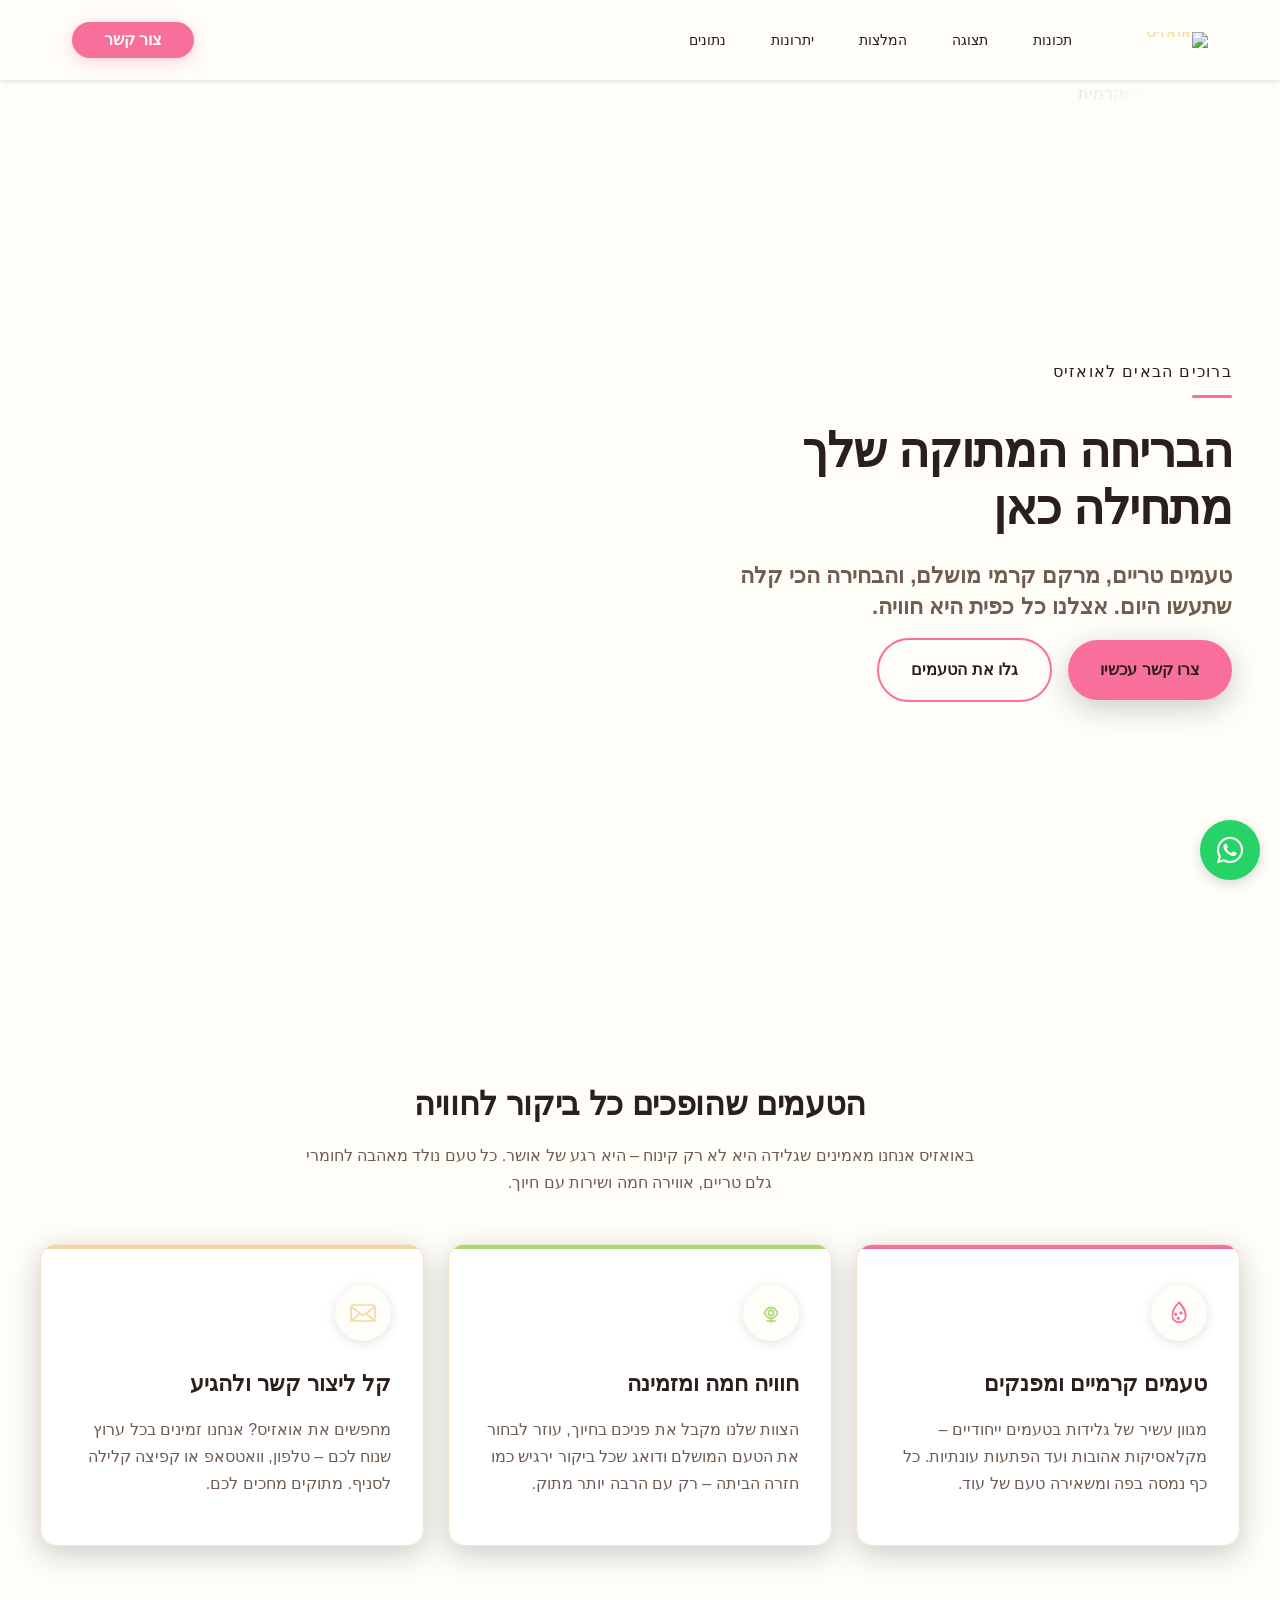
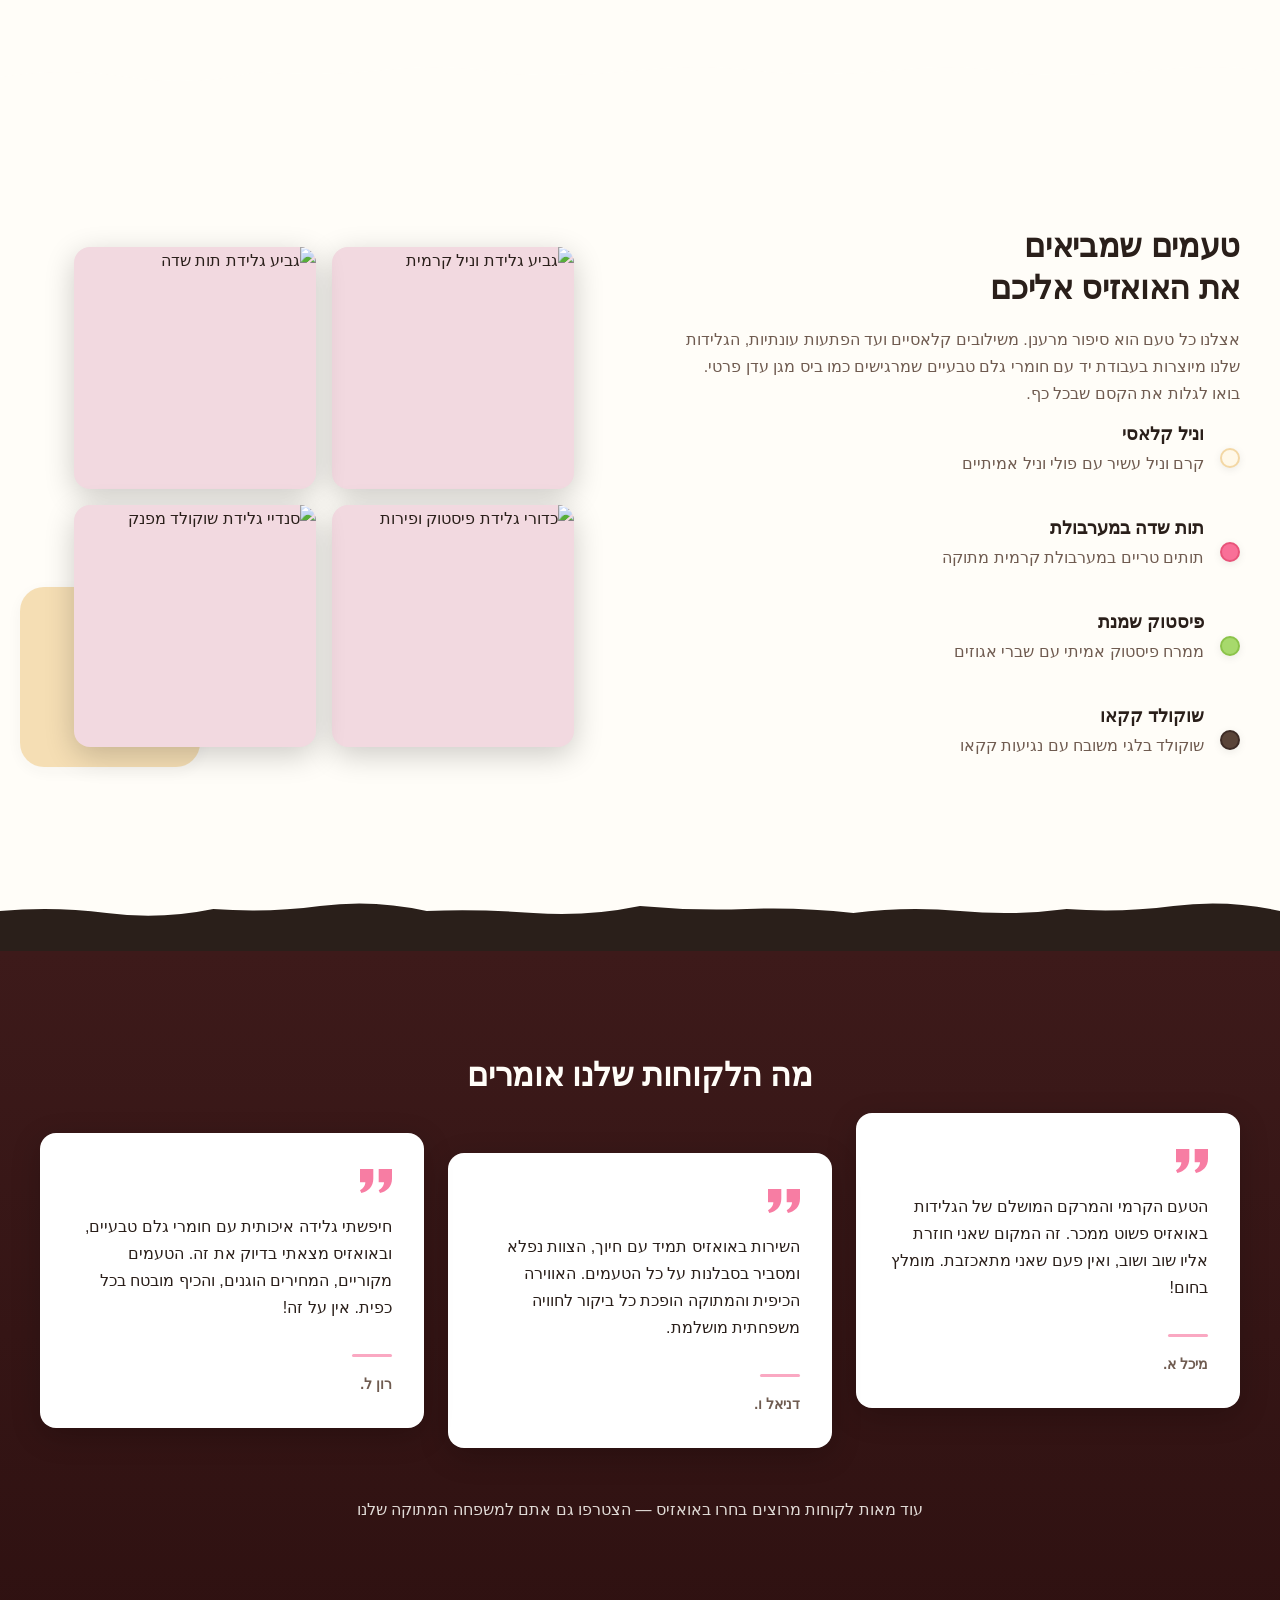
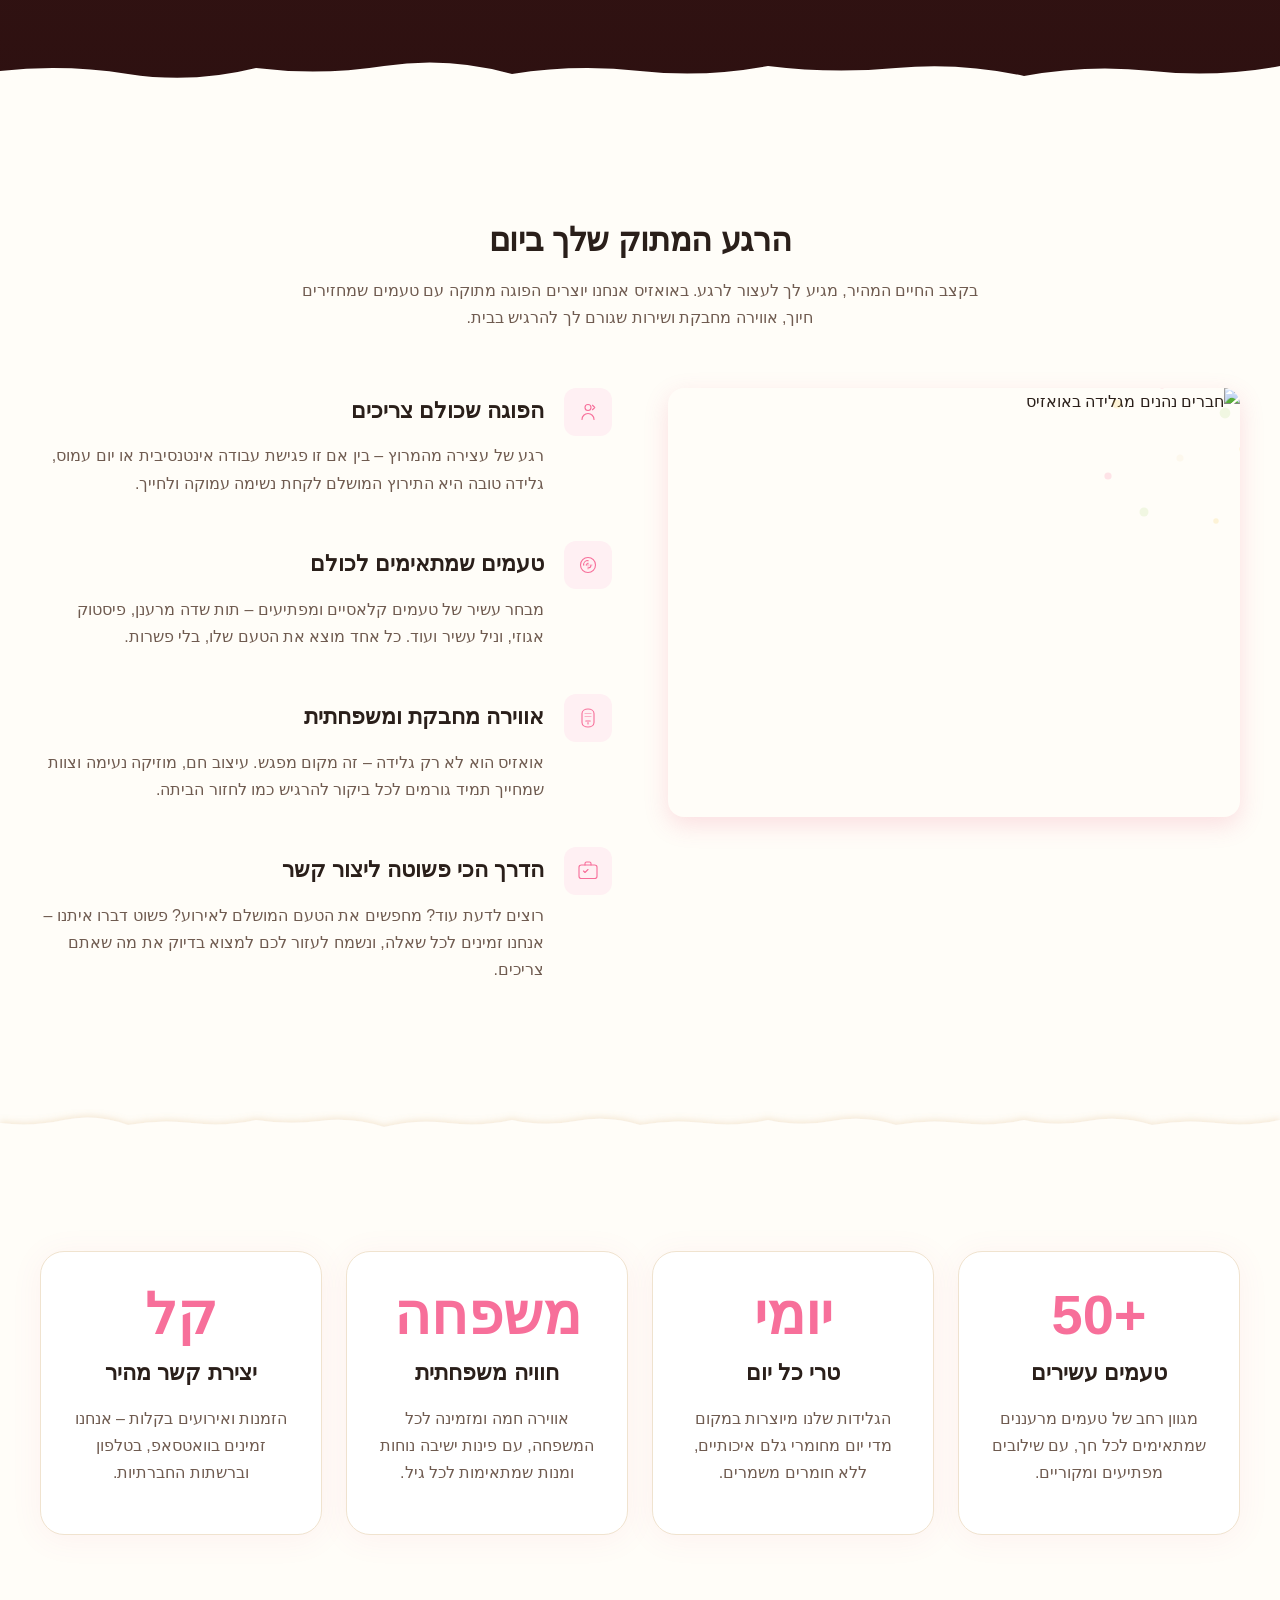
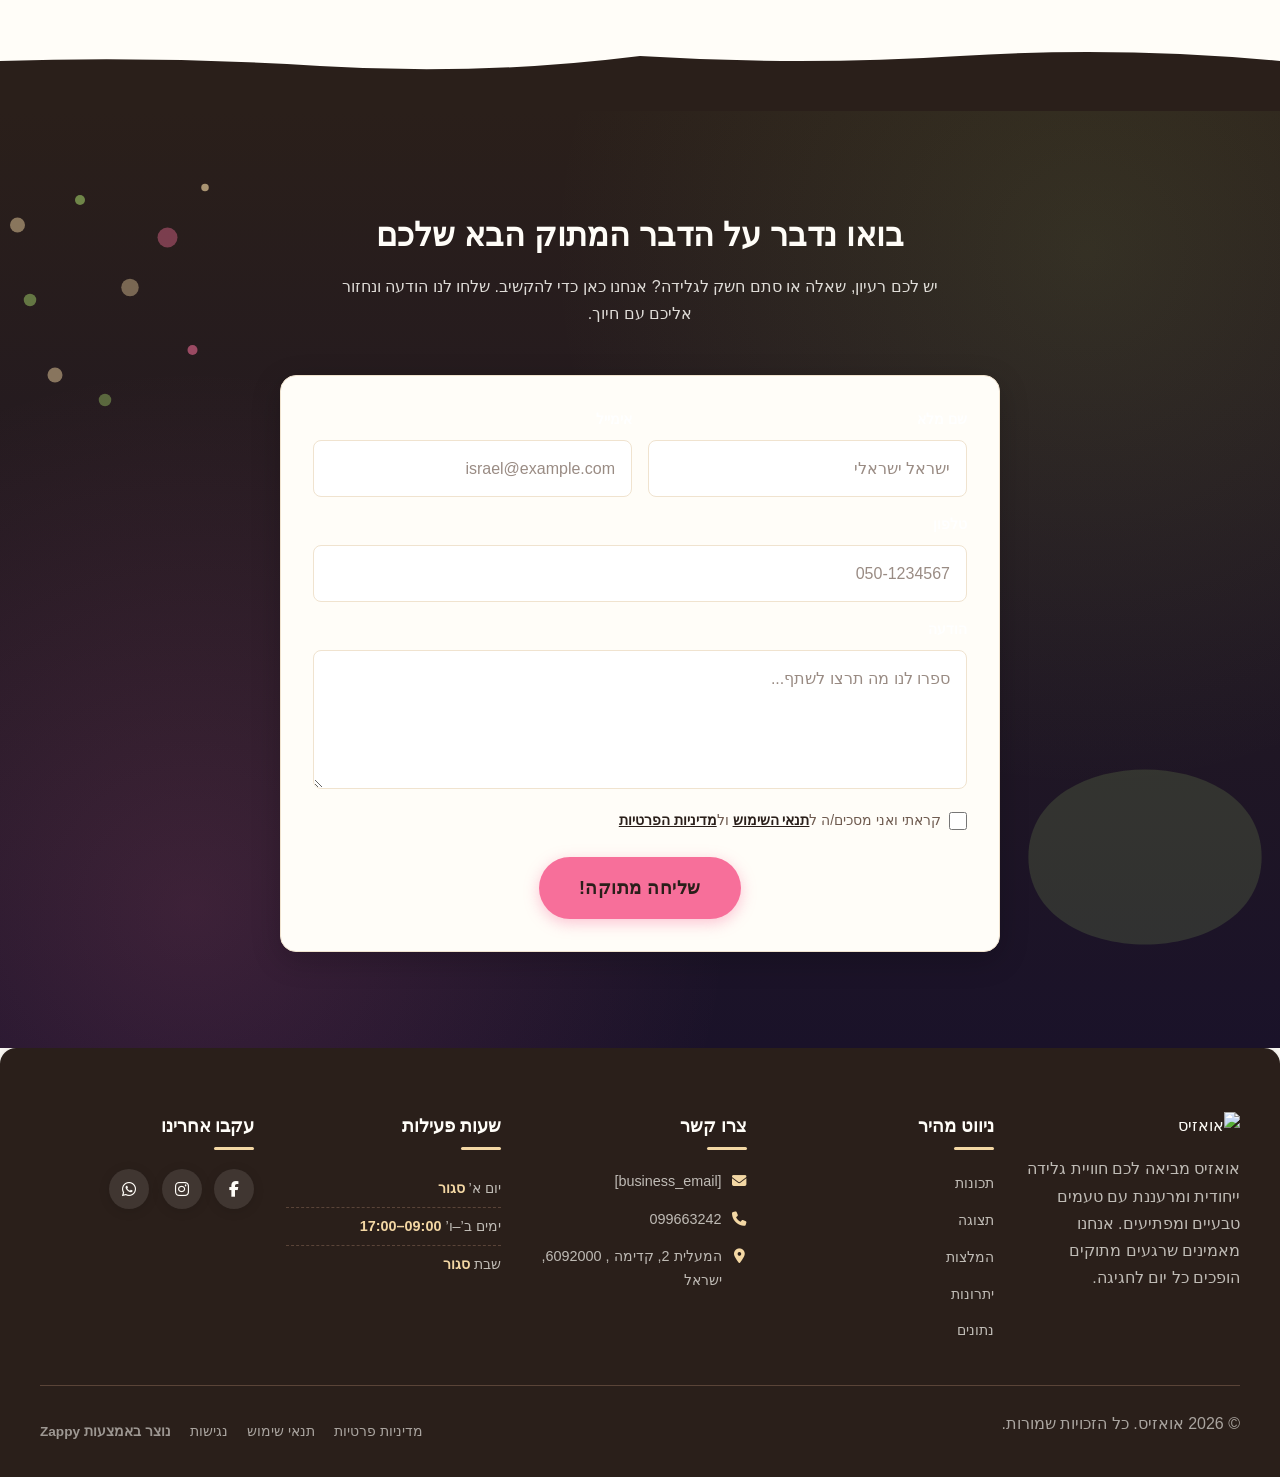
==== commit 37525aa2: "Background sync: Progressive GitHub Sync" ====
--- a/public/index.html
+++ b/public/index.html
@@ -1 +1 @@
-<!doctype html><html dir="rtl" lang="he"><head><meta charset="UTF-8"><meta content="width=device-width,initial-scale=1" name="viewport"><meta content="index, follow" name="robots"><title>גלה את העסק המושלם לרכישה — אואזיס</title><meta content="מחפש עסק למכירה שמתאים בדיוק לשאיפות שלך? בואו לגלות הזדמנויות נדירות עם אואזיס, המומחים בליווי עסקי חכם. התחל את המסע שלך עוד היום!" name="description"><meta content="business for sale, אואזיס, עסק למכירה, הזדמנויות עסקיות, קניית עסק" name="keywords"><link href="/assets/favicon.ico" rel="icon" type="image/x-icon"><link href="/assets/favicon-16x16.png" rel="icon" type="image/png" sizes="16x16"><link href="/assets/favicon-32x32.png" rel="icon" type="image/png" sizes="32x32"><link href="/assets/favicon-48x48.png" rel="icon" type="image/png" sizes="48x48"><link href="/assets/favicon-192x192.png" rel="icon" type="image/png" sizes="192x192"><link href="/assets/favicon-512x512.png" rel="icon" type="image/png" sizes="512x512"><link href="/assets/apple-touch-icon.png" rel="apple-touch-icon"><script>!function(){"use strict";var t="adabdd4d-823b-4989-9e78-149e7227483a",e="https://api.zappy5.com/api/analytics/track",a=18e5,n=2592e6,o=!0,i=!0,r=!0;var s=function(){var e="zappy_visitor_"+t,a=null;try{if(a=localStorage.getItem(e)){var o=JSON.parse(a),i=Date.now();if(i-o.created<n)return o.lastSeen=i,localStorage.setItem(e,JSON.stringify(o)),o.id}}catch(t){console.warn("Zappy Analytics: LocalStorage not available")}var r="zv_"+Date.now()+"_"+Math.random().toString(36).substr(2,9);try{localStorage.setItem(e,JSON.stringify({id:r,created:Date.now(),lastSeen:Date.now()}))}catch(t){}return r}(),c=function(){var e="zappy_session_"+t,n=null;try{if(n=sessionStorage.getItem(e)){var o=JSON.parse(n),i=Date.now();if(i-o.timestamp<a)return o.timestamp=i,sessionStorage.setItem(e,JSON.stringify(o)),o.id}}catch(t){console.warn("Zappy Analytics: SessionStorage not available")}var r="zs_"+Date.now()+"_"+Math.random().toString(36).substr(2,9);try{sessionStorage.setItem(e,JSON.stringify({id:r,timestamp:Date.now()}))}catch(t){}return r}();function l(a,n){n=n||{};var o={website_id:t,event_type:a,page_path:window.location.pathname,referrer:document.referrer||"direct",visitor_id:s,session_id:c,metadata:n};if(navigator.sendBeacon){var i=new Blob([JSON.stringify(o)],{type:"application/json"});navigator.sendBeacon(e,i)}else fetch(e,{method:"POST",headers:{"Content-Type":"application/json"},body:JSON.stringify(o),keepalive:!0}).catch(function(t){console.warn("Zappy Analytics: Failed to track event",t)})}o&&l("pageview",{title:document.title,url:window.location.href}),i&&document.addEventListener("click",function(t){var e=t.target;if("BUTTON"===e.tagName||e.closest("button")){var a="BUTTON"===e.tagName?e:e.closest("button");l("click",{element:"button",text:a.textContent.trim().substring(0,100),id:a.id||null,class:a.className||null})}else if("A"===e.tagName||e.closest("a")){var n="A"===e.tagName?e:e.closest("a");l("navigation",{element:"link",text:n.textContent.trim().substring(0,100),href:n.href,external:n.hostname!==window.location.hostname})}},!0),r&&document.addEventListener("submit",function(t){var e=t.target;l("form_submit",{form_id:e.id||null,form_name:e.name||null,form_action:e.action||null,form_method:e.method||"GET"})},!0);var d=Date.now();window.addEventListener("beforeunload",function(){l("page_unload",{time_on_page:Math.floor((Date.now()-d)/1e3),page_path:window.location.pathname})}),window.zappyAnalytics={track:l,getVisitorId:function(){return s},getSessionId:function(){return c}}}()</script><meta content="גלה את העסק המושלם לרכישה — אואזיס" property="og:title"><meta content="מחפש עסק למכירה שמתאים בדיוק לשאיפות שלך? בואו לגלות הזדמנויות נדירות עם אואזיס, המומחים בליווי עסקי חכם. התחל את המסע שלך עוד היום!" property="og:description"><meta content="summary_large_image" name="twitter:card"><meta content="גלה את העסק המושלם לרכישה — אואזיס" name="twitter:title"><meta content="מחפש עסק למכירה שמתאים בדיוק לשאיפות שלך? בואו לגלות הזדמנויות נדירות עם אואזיס, המומחים בליווי עסקי חכם. התחל את המסע שלך עוד היום!" name="twitter:description"><meta content="website" property="og:type"><meta content="he_IL" property="og:locale"><link href="https://cdnjs.cloudflare.com/ajax/libs/font-awesome/6.4.0/css/all.min.css" rel="stylesheet"><style>.skip-link{position:absolute;top:0;left:0;transform:translateY(-200%);padding:12px 18px;background:var(--bg-dark,#1a1a1a);color:var(--text-light,#fff);font-weight:600;border-radius:0 0 8px 0;z-index:10000}.skip-link:focus{transform:none;outline:2px solid var(--ring,#fff);outline-offset:2px}:focus-visible{outline:2px solid var(--ring,currentColor);outline-offset:3px}</style><link href="/assets/favicon.ico" rel="icon" type="image/x-icon"><link href="/assets/favicon-16x16.png" rel="icon" type="image/png" sizes="16x16"><link href="/assets/favicon-32x32.png" rel="icon" type="image/png" sizes="32x32"><link href="/assets/favicon-48x48.png" rel="icon" type="image/png" sizes="48x48"><link href="/assets/favicon-192x192.png" rel="icon" type="image/png" sizes="192x192"><link href="/assets/favicon-512x512.png" rel="icon" type="image/png" sizes="512x512"><link href="/assets/apple-touch-icon.png" rel="apple-touch-icon"><link href="https://cdn.jsdelivr.net/npm/vanilla-cookieconsent@3/dist/cookieconsent.css" rel="stylesheet"><script src="https://cdn.jsdelivr.net/npm/vanilla-cookieconsent@3/dist/cookieconsent.umd.js"></script><script src="https://cdn.jsdelivr.net/gh/mickidum/acc_toolbar/acctoolbar/acctoolbar.min.js"></script><link href="/styles.css" rel="stylesheet"><script>window.ZAPPY_WEBSITE_ID="adabdd4d-823b-4989-9e78-149e7227483a",window.ZAPPY_API_BASE="https://api.zappy5.com"</script><style id="zappy-dropdown-submenu-styles">#navMenu li:has(.sub-menu),.nav-menu li:has(.sub-menu),.navbar li:has(.sub-menu),nav li:has(.sub-menu){position:relative}#navMenu .sub-menu,.nav-menu .sub-menu,.navbar .sub-menu,nav .sub-menu{display:block!important;position:absolute!important;top:100%;left:0;min-width:220px;background:#fff;border-radius:8px;box-shadow:0 8px 25px rgba(0,0,0,.15);padding:8px 0;opacity:0;visibility:hidden;transform:translateY(10px);transition:all .3s ease;z-index:1000;list-style:none;pointer-events:none}#navMenu li:hover>.sub-menu,.nav-menu li:hover>.sub-menu,.navbar li:hover>.sub-menu,nav li:hover>.sub-menu{opacity:1!important;visibility:visible!important;transform:translateY(0)!important;pointer-events:auto!important}.sub-menu li{list-style:none;margin:0;padding:0}.sub-menu a{display:block!important;padding:10px 16px!important;color:var(--text-dark,#333)!important;font-weight:500;text-decoration:none;white-space:nowrap;transition:background-color .2s}.sub-menu .zappy-nav-child>a{padding-left:28px!important;font-size:.9em!important;opacity:.85!important}[dir=rtl] .sub-menu .zappy-nav-child>a,html[lang=ar] .sub-menu .zappy-nav-child>a,html[lang=he] .sub-menu .zappy-nav-child>a{padding-left:10px!important;padding-right:28px!important}.sub-menu .zappy-nav-parent>a{font-weight:600!important}.sub-menu a:hover{background-color:#f5f5f5}[dir=rtl] .nav-menu .sub-menu,[dir=rtl] .navbar .sub-menu,[dir=rtl] nav .sub-menu,html[lang=ar] .nav-menu .sub-menu,html[lang=ar] .navbar .sub-menu,html[lang=ar] nav .sub-menu,html[lang=he] .nav-menu .sub-menu,html[lang=he] .navbar .sub-menu,html[lang=he] nav .sub-menu{left:auto!important;right:0!important}.sub-menu:empty,.sub-menu:not(:has(li)):not(:has(> a)),.sub-menu:not(:has(li:not(.zappy-hidden-menu-item))):not(:has(> a)){display:none!important;opacity:0!important;visibility:hidden!important;pointer-events:none!important}li:has(.menu-group-title):hover>.sub-menu{opacity:1!important;visibility:visible!important;transform:translateY(0)!important;pointer-events:auto!important}#navMenu>li>.menu-group-title,.nav-menu>li>.menu-group-title{display:inline-block;padding:.5rem 1rem;cursor:default;user-select:none}@media (max-width:768px){#navMenu .sub-menu,.nav-menu .sub-menu,.navbar .sub-menu,nav .sub-menu{position:static!important;transform:none!important;box-shadow:none!important;background:0 0!important;max-height:0;overflow:hidden;opacity:0;visibility:hidden;transition:max-height .3s ease,opacity .3s ease;padding:0!important;border-radius:0!important}#navMenu .sub-menu.mobile-expanded,.nav-menu .sub-menu.mobile-expanded,.navbar .sub-menu.mobile-expanded{max-height:none!important;overflow-y:visible!important;opacity:1!important;visibility:visible!important;padding:8px 0 8px 16px!important}[dir=rtl] .sub-menu.mobile-expanded,html[lang=he] .sub-menu.mobile-expanded{padding:8px 16px 8px 0!important}#navMenu li:hover>.sub-menu,.nav-menu li:hover>.sub-menu,.navbar li:hover>.sub-menu,nav li:hover>.sub-menu{opacity:0;visibility:hidden;pointer-events:none}#navMenu li>.sub-menu.mobile-expanded,.nav-menu li>.sub-menu.mobile-expanded,.navbar li>.sub-menu.mobile-expanded,nav li>.sub-menu.mobile-expanded{opacity:1!important;visibility:visible!important;pointer-events:auto!important}#navMenu li:has(.sub-menu),.nav-menu li:has(.sub-menu),.navbar li:has(.sub-menu),nav li:has(.sub-menu){display:flex!important;flex-wrap:wrap!important;align-items:center!important;position:relative!important;min-height:44px!important}#navMenu li:has(.sub-menu)>a,.nav-menu li:has(.sub-menu)>a,.navbar li:has(.sub-menu)>a,nav li:has(.sub-menu)>a{flex:1!important;min-width:0!important}#navMenu li:has(.sub-menu)>.menu-group-title,.nav-menu li:has(.sub-menu)>.menu-group-title,.navbar li:has(.sub-menu)>.menu-group-title,nav li:has(.sub-menu)>.menu-group-title{flex:1!important;min-width:0!important;padding:0!important;line-height:inherit!important}#navMenu li:has(.sub-menu)>.sub-menu,.nav-menu li:has(.sub-menu)>.sub-menu,.navbar li:has(.sub-menu)>.sub-menu,nav li:has(.sub-menu)>.sub-menu{flex-basis:100%!important;width:100%!important}#navMenu li:has(.sub-menu)>a [class*=arrow],#navMenu li:has(.sub-menu)>a [class*=chevron],.nav-menu li:has(.sub-menu)>a .fa-angle-down,.nav-menu li:has(.sub-menu)>a .fa-chevron-down,.nav-menu li:has(.sub-menu)>a [class*=arrow],.nav-menu li:has(.sub-menu)>a [class*=chevron],nav li:has(.sub-menu)>a [class*=arrow],nav li:has(.sub-menu)>a [class*=chevron]{display:none!important;visibility:hidden!important}.mobile-submenu-toggle{display:flex!important;align-items:center!important;justify-content:center!important;width:44px!important;height:auto!important;background:0 0!important;border:none!important;cursor:pointer!important;color:var(--text-dark)!important;position:static!important;flex-shrink:0!important;align-self:stretch!important;z-index:2!important;padding:0!important;margin:0!important}.mobile-submenu-toggle::after{content:''!important;width:0!important;height:0!important;border-left:6px solid transparent!important;border-right:6px solid transparent!important;border-top:7px solid currentColor!important;transition:transform .3s ease!important}.mobile-submenu-toggle.expanded::after{transform:rotate(180deg)!important}.sub-menu a{padding:10px 0!important;display:block!important;color:var(--text-dark)!important;white-space:normal!important}.sub-menu .zappy-nav-child>a{padding-left:28px!important;font-size:.9em!important;opacity:.85!important}[dir=rtl] .sub-menu .zappy-nav-child>a,html[lang=ar] .sub-menu .zappy-nav-child>a,html[lang=he] .sub-menu .zappy-nav-child>a{padding-left:0!important;padding-right:28px!important}.sub-menu .zappy-nav-parent>a{font-weight:600!important}#navMenu.active,.nav-menu.active{max-width:100vw!important;overflow-x:hidden!important;box-sizing:border-box!important}.navbar .sub-menu li a,.zappy-products-dropdown .sub-menu a,nav.navbar .sub-menu li a{color:var(--text-dark)!important}}@media (min-width:769px){.mobile-submenu-toggle{display:none!important}}</style><style id="zappy-widget-visibility">html[dir=rtl] .whatsapp-float{right:20px!important;left:auto!important}html:not([dir]) .whatsapp-float,html[dir=ltr] .whatsapp-float{left:20px!important;right:auto!important}html[dir=rtl] #mic-access-tool-general-button,html[dir=rtl] #mic-init-access-tool #mic-access-tool-general-button,html[dir=rtl] #mic-init-access-tool .mic-access-tool-general-button,html[dir=rtl] ._access-icon,html[dir=rtl] .mic-access-tool-general-button{left:20px!important;right:auto!important}html:not([dir]) #mic-access-tool-general-button,html:not([dir]) #mic-init-access-tool #mic-access-tool-general-button,html:not([dir]) #mic-init-access-tool .mic-access-tool-general-button,html:not([dir]) ._access-icon,html:not([dir]) .mic-access-tool-general-button,html[dir=ltr] #mic-access-tool-general-button,html[dir=ltr] #mic-init-access-tool #mic-access-tool-general-button,html[dir=ltr] #mic-init-access-tool .mic-access-tool-general-button,html[dir=ltr] ._access-icon,html[dir=ltr] .mic-access-tool-general-button{right:20px!important;left:auto!important}@media (max-width:768px){.whatsapp-float{display:flex!important}}@media (min-width:769px){.whatsapp-float{display:flex!important}}@media (max-width:768px){#mic-access-tool-general-button,#mic-init-access-tool #mic-access-tool-general-button,#mic-init-access-tool .mic-access-tool-general-button,._access-icon,.mic-access-tool-general-button{display:flex!important;visibility:visible!important;opacity:1!important;pointer-events:auto!important}#mic-access-tool-box.opened-mic-access-tool,#mic-init-access-tool #mic-access-tool-box.opened-mic-access-tool,.mic-access-tool-box.opened-mic-access-tool{visibility:visible!important;opacity:1!important;pointer-events:auto!important}}@media (min-width:769px){#mic-access-tool-general-button,#mic-init-access-tool #mic-access-tool-general-button,#mic-init-access-tool .mic-access-tool-general-button,._access-icon,.mic-access-tool-general-button{display:flex!important;visibility:visible!important;opacity:1!important;pointer-events:auto!important}#mic-access-tool-box.opened-mic-access-tool,#mic-init-access-tool #mic-access-tool-box.opened-mic-access-tool,.mic-access-tool-box.opened-mic-access-tool{visibility:visible!important;opacity:1!important;pointer-events:auto!important}}</style></head><body><a href="#main" class="skip-link">דלג לתוכן הראשי</a><nav class="navbar" dir="rtl"><button class="mobile-toggle" aria-label="Menu" id="mobileToggle"><svg viewBox="0 0 24 24" fill="none" class="hamburger-icon" height="24" width="24"><path d="M3 12h18M3 6h18M3 18h18" stroke="currentColor" stroke-width="2" stroke-linecap="round"/></svg> <svg viewBox="0 0 24 24" fill="none" class="close-icon" height="24" width="24" style="display:none"><path d="M18 6L6 18M6 6l12 12" stroke="currentColor" stroke-width="2" stroke-linecap="round"/></svg></button> <button class="phone-header-btn" aria-label="Call" data-phone="[business_phone]"><svg viewBox="0 0 24 24" fill="currentColor" height="20" width="20"><path d="M22 16.92v3a2 2 0 0 1-2.18 2 19.79 19.79 0 0 1-8.63-3.07 19.5 19.5 0 0 1-6-6 19.79 19.79 0 0 1-3.07-8.67A2 2 0 0 1 4.11 2h3a2 2 0 0 1 2 1.72 12.84 12.84 0 0 0 .7 2.81 2 2 0 0 1-.45 2.11L8.09 9.91a16 16 0 0 0 6 6l1.27-1.27a2 2 0 0 1 2.11-.45 12.84 12.84 0 0 0 2.81.7A2 2 0 0 1 22 16.92z"/></svg></button><div class="nav-container"><div class="nav-right-group"><div class="nav-brand"><a href="/" class="logo-link"><img alt="אואזיס" class="logo" src="/assets/site-----image-1.webp"></a></div><ul class="nav-menu" id="navMenu"><li><a href="#features">תכונות</a></li><li><a href="#showcase">תצוגה</a></li><li><a href="#testimonials">המלצות</a></li><li><a href="#benefits">יתרונות</a></li><li><a href="#stats">נתונים</a></li><li class="mobile-contact-link nav-cta-mobile-item"><a href="#cta" class="nav-cta-btn">צור קשר</a></li></ul></div><div class="nav-cta-container"><a href="#cta" class="nav-cta-btn">צור קשר</a></div></div></nav><script>window.addEventListener("load",function(){const e=document.querySelector(".navbar, nav, header");if(!e)return void console.log("[Navbar] Navbar element not found");let t=document.getElementById("mobileToggle")||document.querySelector(".mobile-toggle")||document.querySelector(".hamburger")||document.querySelector(".hamburger-menu")||document.querySelector(".menu-toggle")||document.querySelector(".burger-menu")||document.querySelector('[aria-label="Menu"]')||document.querySelector('[aria-label="תפריט"]');const o=document.querySelector(".phone-header-btn"),n=window.getComputedStyle(e);let r=n.backgroundColor;if(console.log("[Navbar] Initial navbar background:",r),"transparent"===r||"rgba(0, 0, 0, 0)"===r||r.startsWith("rgba")&&r.includes(", 0)")){const e=n.backgroundImage;if(e&&"none"!==e)console.log("[Navbar] Navbar has background image/gradient, using dark text"),r="rgb(240, 240, 240)";else{const e=window.getComputedStyle(document.body).backgroundColor;console.log("[Navbar] Navbar transparent, using body background:",e),r=e}}const a=r.match(/\d+/g);if(a&&a.length>=3){const e=(.299*parseInt(a[0])+.587*parseInt(a[1])+.114*parseInt(a[2]))/255;console.log("[Navbar] Mobile button colors preserved from Claude CSS (luminance:",e.toFixed(2)+")");const n=document.createElement("style");n.id="zappy-mobile-nav-fix";document.documentElement.lang;document.documentElement.dir,n.textContent='\n        /* Hide mobile buttons on desktop, show only on mobile */\n        @media (min-width: 769px) {\n          .mobile-toggle,\n          .phone-header-btn {\n            display: none !important;\n          }\n        }\n        \n        /* Show and position mobile buttons correctly on mobile */\n        @media (max-width: 768px) {\n          .navbar,\n          nav.navbar {\n            min-height: 70px !important;\n          }\n\n          .mobile-toggle,\n          .phone-header-btn {\n            position: absolute !important;\n            top: 0 !important;\n            bottom: 0 !important;\n            margin-top: auto !important;\n            margin-bottom: auto !important;\n            transform: none !important;\n            z-index: 1001 !important;\n            display: flex !important;\n            align-items: center !important;\n            justify-content: center !important;\n            width: 36px !important;\n            height: 36px !important;\n            border-radius: 50% !important;\n            border: none !important;\n            cursor: pointer !important;\n            padding: 6px !important;\n            background: none !important;\n            color: var(--nav-text, var(--text-dark)) !important;\n            touch-action: manipulation !important;\n            -webkit-tap-highlight-color: transparent !important;\n          }\n\n          html[data-zappy-site-type="ecommerce"] .phone-header-btn,\n          body[data-zappy-site-type="ecommerce"] .phone-header-btn,\n          html[data-zappy-site-type="ecommerce"] header .phone-header-btn,\n          html[data-zappy-site-type="ecommerce"] nav .phone-header-btn {\n            display: none !important;\n            visibility: hidden !important;\n            width: 0 !important;\n            height: 0 !important;\n            min-width: 0 !important;\n            overflow: hidden !important;\n          }\n          \n          /* LTR positioning (default): hamburger LEFT, phone RIGHT */\n          html:not([dir="rtl"]):not([lang="he"]):not([lang="ar"]) .mobile-toggle,\n          html[dir="ltr"] .mobile-toggle {\n            left: 12px !important;\n            right: auto !important;\n          }\n          html:not([dir="rtl"]):not([lang="he"]):not([lang="ar"]) .phone-header-btn,\n          html[dir="ltr"] .phone-header-btn {\n            right: 12px !important;\n            left: auto !important;\n          }\n          \n          /* RTL positioning: hamburger RIGHT, phone LEFT */\n          html[dir="rtl"] .mobile-toggle,\n          html[lang="he"] .mobile-toggle,\n          html[lang="ar"] .mobile-toggle {\n            right: 12px !important;\n            left: auto !important;\n          }\n          html[dir="rtl"] .phone-header-btn,\n          html[lang="he"] .phone-header-btn,\n          html[lang="ar"] .phone-header-btn {\n            left: 12px !important;\n            right: auto !important;\n          }\n          \n          /* CRITICAL: Ensure nav-container has min-height on mobile */\n          /* All children are positioned absolutely/fixed on mobile, so height:auto collapses to 0 */\n          .nav-container {\n            min-height: 70px !important;\n            position: relative !important;\n          }\n          \n          /* Ensure SVG icons are properly sized and inherit color */\n          .mobile-toggle svg,\n          .phone-header-btn svg {\n            width: 24px !important;\n            height: 24px !important;\n            /* Don\'t force display - let JavaScript control hamburger/close toggle */\n          }\n          \n          /* Reset nav-cta-container on mobile - remove desktop box-shadow/padding */\n          /* that creates a visible ghost box when CTA button is hidden */\n          .nav-cta-container {\n            box-shadow: none !important;\n            padding: 0 !important;\n          }\n          \n          /* Hide nav-cta-container entirely on mobile when there\'s no lang-switcher */\n          /* (only the CTA button is inside, and it\'s hidden on mobile) */\n          .nav-cta-container:not(:has(.lang-switcher)) {\n            display: none !important;\n          }\n          \n          /* CRITICAL: Prevent hero image fade gradient from bleeding over headline text */\n          /* The .image-fade-gradient has bottom: -30px (extends below parent) */\n          /* On mobile stacked layout, this overlaps the h1 text below the image */\n          .hero-image-column {\n            overflow: hidden !important;\n          }\n          .image-fade-gradient {\n            bottom: 0 !important;\n          }\n          \n          /* Hide desktop language switcher on mobile - hamburger menu handles it */\n          /* High specificity to override stored CSS */\n          .lang-switcher,\n          .nav-cta-container .lang-switcher,\n          .nav-container .lang-switcher,\n          .navbar .lang-switcher,\n          .navbar .nav-cta-container .lang-switcher {\n            display: none !important;\n          }\n        }\n      ';const r=document.getElementById("zappy-mobile-nav-fix");r&&r.remove(),document.head.appendChild(n),console.log("[Navbar] Critical CSS injected for mobile nav positioning");const i=window.innerWidth<=768;if(t){const e=t.querySelector(".hamburger-icon"),o=t.querySelector(".close-icon");e&&(e.style.setProperty("width","24px","important"),e.style.setProperty("height","24px","important"),e.style.setProperty("display","block","important")),o&&(o.style.setProperty("width","24px","important"),o.style.setProperty("height","24px","important"),o.style.setProperty("display","none","important")),i?(t.style.setProperty("position","absolute","important"),t.style.setProperty("top","0","important"),t.style.setProperty("bottom","0","important"),t.style.setProperty("margin-top","auto","important"),t.style.setProperty("margin-bottom","auto","important"),t.style.setProperty("transform","none","important"),t.style.setProperty("z-index","1001","important"),t.style.removeProperty("left"),t.style.removeProperty("right"),console.log("[Navbar] Mobile toggle positioning applied (mobile viewport)")):(t.style.removeProperty("position"),t.style.removeProperty("top"),t.style.removeProperty("transform"),t.style.removeProperty("z-index"),t.style.removeProperty("left"),t.style.removeProperty("right"),console.log("[Navbar] Desktop viewport - cleared mobile toggle inline positioning"))}if(o){const e=o.querySelector("svg");e&&(e.style.width="24px",e.style.height="24px",e.setAttribute("width","24"),e.setAttribute("height","24")),i?(o.style.setProperty("position","absolute","important"),o.style.setProperty("top","0","important"),o.style.setProperty("bottom","0","important"),o.style.setProperty("margin-top","auto","important"),o.style.setProperty("margin-bottom","auto","important"),o.style.setProperty("transform","none","important"),o.style.setProperty("z-index","1001","important"),o.style.removeProperty("left"),o.style.removeProperty("right"),console.log("[Navbar] Phone button positioning applied (mobile viewport)")):(o.style.removeProperty("position"),o.style.removeProperty("top"),o.style.removeProperty("transform"),o.style.removeProperty("z-index"),o.style.removeProperty("left"),o.style.removeProperty("right"),console.log("[Navbar] Desktop viewport - cleared phone button inline positioning"))}}else console.log("[Navbar] Could not parse background color:",r);t=document.getElementById("mobileToggle")||document.querySelector(".mobile-toggle")||document.querySelector(".hamburger")||document.querySelector(".hamburger-menu")||document.querySelector(".menu-toggle")||document.querySelector(".burger-menu")||document.querySelector('[aria-label="Menu"]')||document.querySelector('[aria-label="תפריט"]');const i=document.getElementById("navMenu")||document.querySelector(".nav-menu")||document.querySelector(".nav-links")||document.querySelector("nav ul:not(.submenu)");if(!t||!i)return void console.log("[Navbar] Mobile toggle or menu not found:",{toggle:!!t,menu:!!i});i.id||(i.id="navMenu"),console.log("[Navbar] Initializing mobile menu...");const l=t.cloneNode(!0);t.parentNode.replaceChild(l,t);var s=0;function p(e){var t=Date.now();t-s<300||(s=t,function(e){e.preventDefault(),e.stopPropagation();const t=l.querySelector(".hamburger-icon"),o=l.querySelector(".close-icon");i.classList.contains("active")?(i.classList.remove("active"),t&&t.style.setProperty("display","block","important"),o&&o.style.setProperty("display","none","important"),document.body.style.overflow="",document.body.classList.remove("menu-open"),console.log("[Navbar] Menu closed")):(i.classList.add("active"),t&&t.style.setProperty("display","none","important"),o&&o.style.setProperty("display","block","important"),document.body.style.overflow="hidden",document.body.classList.add("menu-open"),console.log("[Navbar] Menu opened"))}(e))}l.addEventListener("click",p),l.addEventListener("touchend",p),document.addEventListener("keydown",function(e){if(("Escape"===e.key||"Esc"===e.key)&&i.classList.contains("active")){const e=l.querySelector(".hamburger-icon"),t=l.querySelector(".close-icon");i.classList.remove("active"),e&&e.style.setProperty("display","block","important"),t&&t.style.setProperty("display","none","important"),document.body.style.overflow="",document.body.classList.remove("menu-open"),console.log("[Navbar] Menu closed (Escape)")}}),i.querySelectorAll("a").forEach(function(e){e.addEventListener("click",function(){if("#"===this.getAttribute("href"))return;const e=l.querySelector(".hamburger-icon"),t=l.querySelector(".close-icon");i.classList.remove("active"),e&&e.style.setProperty("display","block","important"),t&&t.style.setProperty("display","none","important"),document.body.style.overflow="",document.body.classList.remove("menu-open"),console.log("[Navbar] Menu closed (link clicked)")})});var m=i.querySelectorAll(".dropdown-toggle");m.forEach(function(e){e.addEventListener("click",function(e){e.preventDefault(),e.stopPropagation();var t=this.closest(".nav-dropdown");t&&(t.parentNode.querySelectorAll(".nav-dropdown.open").forEach(function(e){e!==t&&e.classList.remove("open")}),t.classList.toggle("open"),console.log("[Navbar] Dropdown toggled:",t.classList.contains("open")?"open":"closed"))})}),document.addEventListener("click",function(e){e.target.closest(".nav-dropdown")||document.querySelectorAll(".nav-dropdown.open").forEach(function(e){e.classList.remove("open")})}),console.log("[Navbar] Dropdown handlers initialized for "+m.length+" dropdowns"),o&&o.addEventListener("click",function(){const e=document.querySelectorAll('a[href^="tel:"]'),t=e.length>0?e[0].getAttribute("href").replace("tel:",""):"[business_phone]";window.location.href="tel:"+t,console.log("[Navbar] Phone button clicked")}),console.log("[Navbar] Mobile menu initialized successfully")})</script><main id="main"><section class="index-hero-section" data-band-index="0" data-layout-spec="בית-hero" id="hero" data-hero-treatment="fade-bleed" data-hero-type="fullscreen-scrim" style="--hero-fade-color:var(--bg-light)"><img alt="גלידת אואזיס טרייה וקרמית" class="hero-fade-img" src="/assets/site-index-hero-image-1.webp" data-context="A bright natural-light scene of creamy ice cream cones and cups on a café counter with subtle human warmth, shot from a slightly elevated angle. The composition places the main subject (a tall strawberry cone and a pistachio cup) on the right side of the frame, leaving the left side softly blurred for text overlay. Warm vanilla tones, soft sunlight, and creamy highlights dominate the palette." data-placeholder="index-hero-image-1" height="600" loading="eager" width="1200" data-hero-bg="true" fetchpriority="high"><div class="hero-fade-content"><p class="hero-eyebrow">ברוכים הבאים לאואזיס</p><h1 class="display-xl">הבריחה המתוקה שלך מתחילה כאן</h1><h3 class="hero-subtitle">טעמים טריים, מרקם קרמי מושלם, והבחירה הכי קלה שתעשו היום. אצלנו כל כפית היא חוויה.</h3><div class="hero-cta-row"><a href="#contact" class="btn-primary hero-btn">צרו קשר עכשיו</a> <a href="#flavors" class="hero-btn btn-secondary">גלו את הטעמים</a></div></div><div class="hero-divider-wrapper" aria-hidden="true" data-no-icon-edit="true"><svg viewBox="0 0 1200 80" xmlns="http://www.w3.org/2000/svg" preserveAspectRatio="none"><path d="M0,80 L0,30 Q80,18 160,35 T320,25 Q400,30 480,20 T640,30 Q720,22 800,35 T960,25 Q1040,30 1120,20 T1200,30 L1200,80 Z" fill="var(--bg-light)"/></svg></div></section><section class="index-features-section" data-band-index="1" data-layout-spec="בית-features" id="features" dir="rtl"><div class="features-container"><div class="features-intro"><h2 class="features-heading">הטעמים שהופכים כל ביקור לחוויה</h2><p class="features-subtitle">באואזיס אנחנו מאמינים שגלידה היא לא רק קינוח – היא רגע של אושר. כל טעם נולד מאהבה לחומרי גלם טריים, אווירה חמה ושירות עם חיוך.</p></div><div class="features-grid"><article class="feature-card card-strawberry"><div class="card-accent-strip"></div><div class="card-icon-wrapper"><svg viewBox="0 0 48 48" xmlns="http://www.w3.org/2000/svg" fill="none" data-element-type="icon" data-icon-type="svg" class="card-icon"><path d="M24 8C24 8 14 18 14 28C14 33.5228 18.4772 38 24 38C29.5228 38 34 33.5228 34 28C34 18 24 8 24 8Z" stroke="currentColor" stroke-width="2.5" stroke-linecap="round" stroke-linejoin="round"/><path d="M24 8C24 8 34 18 34 28" stroke="currentColor" stroke-width="2.5" stroke-linecap="round" stroke-linejoin="round"/><circle cx="19" cy="26" r="2" fill="currentColor"/><circle cx="27" cy="24" r="2" fill="currentColor"/><circle cx="23" cy="32" r="2" fill="currentColor"/></svg></div><h3 class="card-title">טעמים קרמיים ומפנקים</h3><p class="card-description">מגוון עשיר של גלידות בטעמים ייחודיים – מקלאסיקות אהובות ועד הפתעות עונתיות. כל כף נמסה בפה ומשאירה טעם של עוד.</p></article><article class="feature-card card-pistachio"><div class="card-accent-strip"></div><div class="card-icon-wrapper"><svg viewBox="0 0 48 48" xmlns="http://www.w3.org/2000/svg" fill="none" data-element-type="icon" data-icon-type="svg" class="card-icon"><path d="M14 24C14 24 18 16 24 16C30 16 34 24 34 24C34 24 30 32 24 32C18 32 14 24 14 24Z" stroke="currentColor" stroke-width="2.5" stroke-linecap="round" stroke-linejoin="round"/><circle cx="24" cy="24" r="4" stroke="currentColor" stroke-width="2.5" stroke-linecap="round" stroke-linejoin="round"/><path d="M24 32V38" stroke="currentColor" stroke-width="2.5" stroke-linecap="round"/><path d="M18 36H30" stroke="currentColor" stroke-width="2.5" stroke-linecap="round"/></svg></div><h3 class="card-title">חוויה חמה ומזמינה</h3><p class="card-description">הצוות שלנו מקבל את פניכם בחיוך, עוזר לבחור את הטעם המושלם ודואג שכל ביקור ירגיש כמו חזרה הביתה – רק עם הרבה יותר מתוק.</p></article><article class="feature-card card-wafer"><div class="card-accent-strip"></div><div class="card-icon-wrapper"><svg viewBox="0 0 48 48" xmlns="http://www.w3.org/2000/svg" fill="none" data-element-type="icon" data-icon-type="svg" class="card-icon"><path d="M8 16L24 28L40 16" stroke="currentColor" stroke-width="2.5" stroke-linecap="round" stroke-linejoin="round"/><rect height="24" width="36" rx="4" stroke="currentColor" stroke-width="2.5" x="6" y="12" stroke-linecap="round" stroke-linejoin="round"/><path d="M18 26L6 36" stroke="currentColor" stroke-width="2.5" stroke-linecap="round" stroke-linejoin="round"/><path d="M30 26L42 36" stroke="currentColor" stroke-width="2.5" stroke-linecap="round" stroke-linejoin="round"/></svg></div><h3 class="card-title">קל ליצור קשר ולהגיע</h3><p class="card-description">מחפשים את אואזיס? אנחנו זמינים בכל ערוץ שנוח לכם – טלפון, וואטסאפ או קפיצה קלילה לסניף. מתוקים מחכים לכם.</p></article></div></div><div class="index-features-divider-wrapper"><svg viewBox="0 0 1200 80" xmlns="http://www.w3.org/2000/svg" preserveAspectRatio="none" aria-hidden="true" data-no-icon-edit="true"><defs><pattern height="4" id="grain-pattern" patternUnits="userSpaceOnUse" width="4"><rect height="4" width="4" fill="var(--accent)"/><circle cx="1" cy="1" r="0.8" fill="rgba(42,31,26,0.08)"/><circle cx="3" cy="3" r="0.6" fill="rgba(42,31,26,0.05)"/></pattern></defs><path d="M0,80 L0,35 Q60,25 120,35 T240,30 Q300,35 360,28 T480,32 Q540,35 600,28 T720,30 Q780,35 840,28 T960,32 Q1020,35 1080,28 T1200,30 L1200,80 Z" fill="var(--bg-light)"/></svg></div></section><section class="index-showcase-section" data-band-index="2" data-layout-spec="בית-showcase" id="showcase"><div class="index-showcase-section__container"><div class="index-showcase-section__content"><h2 class="index-showcase-section__heading">טעמים שמביאים<br>את האואזיס אליכם</h2><p class="index-showcase-section__description">אצלנו כל טעם הוא סיפור מרענן. משילובים קלאסיים ועד הפתעות עונתיות, הגלידות שלנו מיוצרות בעבודת יד עם חומרי גלם טבעיים שמרגישים כמו ביס מגן עדן פרטי. בואו לגלות את הקסם שבכל כף.</p><ul class="index-showcase-section__flavor-list"><li class="index-showcase-section__flavor-item"><span class="index-showcase-section__flavor-marker" style="background-color:#FFF8E8;border:2px solid #F3D7A4"></span><div class="index-showcase-section__flavor-text"><h4 class="index-showcase-section__flavor-name">וניל קלאסי</h4><p class="index-showcase-section__flavor-desc">קרם וניל עשיר עם פולי וניל אמיתיים</p></div></li><li class="index-showcase-section__flavor-item"><span class="index-showcase-section__flavor-marker" style="background-color:#F97098;border:2px solid #E8547A"></span><div class="index-showcase-section__flavor-text"><h4 class="index-showcase-section__flavor-name">תות שדה במערבולת</h4><p class="index-showcase-section__flavor-desc">תותים טריים במערבולת קרמית מתוקה</p></div></li><li class="index-showcase-section__flavor-item"><span class="index-showcase-section__flavor-marker" style="background-color:#A7D96C;border:2px solid #8BC34A"></span><div class="index-showcase-section__flavor-text"><h4 class="index-showcase-section__flavor-name">פיסטוק שמנת</h4><p class="index-showcase-section__flavor-desc">ממרח פיסטוק אמיתי עם שברי אגוזים</p></div></li><li class="index-showcase-section__flavor-item"><span class="index-showcase-section__flavor-marker" style="background-color:#5A4438;border:2px solid #3D2B25"></span><div class="index-showcase-section__flavor-text"><h4 class="index-showcase-section__flavor-name">שוקולד קקאו</h4><p class="index-showcase-section__flavor-desc">שוקולד בלגי משובח עם נגיעות קקאו</p></div></li></ul></div><div class="index-showcase-section__media"><div class="index-showcase-section__image-grid"><div class="index-showcase-section__image-wrapper index-showcase-section__image-wrapper--1"><img alt="גביע גלידת וניל קרמית" class="index-showcase-section__image" src="/assets/site-index-showcase-image-1.webp" data-context="Close-up of a creamy vanilla ice cream cup with a waffle stick, garnished with fresh mint, on a bright sunny table." data-placeholder="index-showcase-image-1" height="300" loading="lazy" width="300" decoding="async"></div><div class="index-showcase-section__image-wrapper index-showcase-section__image-wrapper--2"><img alt="גביע גלידת תות שדה" class="index-showcase-section__image" src="/assets/site-index-showcase-image-2.webp" data-context="A pink strawberry swirl ice cream cone held against a blurred green garden background, dripping slightly." data-placeholder="index-showcase-image-2" height="300" loading="lazy" width="300" decoding="async"></div><div class="index-showcase-section__image-wrapper index-showcase-section__image-wrapper--3"><img alt="כדורי גלידת פיסטוק ופירות" class="index-showcase-section__image" src="/assets/site-index-showcase-image-3.webp" data-context="Three colorful scoops of pistachio, mango, and raspberry ice cream in a glass bowl, topped with crushed nuts." data-placeholder="index-showcase-image-3" height="300" loading="lazy" width="300" decoding="async"></div><div class="index-showcase-section__image-wrapper index-showcase-section__image-wrapper--4"><img alt="סנדיי גלידת שוקולד מפנק" class="index-showcase-section__image" src="/assets/site-index-showcase-image-4.webp" data-context="A decadent chocolate ice cream sundae with whipped cream, chocolate sauce drizzle, and colorful sprinkles." data-placeholder="index-showcase-image-4" height="300" loading="lazy" width="300" decoding="async"></div></div><div class="index-showcase-section__backplate"></div></div></div><div class="index-showcase-section__divider-wrapper"><svg viewBox="0 0 1200 80" xmlns="http://www.w3.org/2000/svg" preserveAspectRatio="none" aria-hidden="true" data-no-icon-edit="true"><path d="M0,80 L0,40 Q50,35 100,42 T200,38 Q250,42 300,35 T400,40 Q450,38 500,42 T600,35 Q650,40 700,38 T800,42 Q850,35 900,40 T1000,38 Q1050,42 1100,35 T1200,40 L1200,80 Z" fill="var(--bg-dark)"/></svg></div></section><section class="index-testimonials-section" data-band-index="3" data-layout-spec="בית-testimonials" id="testimonials"><div class="index-testimonials-section__container"><h2 class="index-testimonials-section__title">מה הלקוחות שלנו אומרים</h2><div class="index-testimonials-section__grid"><article class="index-testimonials-section__card card-offset-1"><svg viewBox="0 0 24 24" xmlns="http://www.w3.org/2000/svg" fill="currentColor" data-element-type="icon" data-icon-type="svg" class="index-testimonials-section__quote-icon"><path d="M9.983 3v7.391c0 5.704-3.731 9.57-8.983 10.609l-.995-2.151c2.432-.917 3.995-3.638 3.995-5.849h-4v-10h9.983zm14.017 0v7.391c0 5.704-3.748 9.571-9 10.609l-.996-2.151c2.433-.917 3.996-3.638 3.996-5.849h-3.983v-10h9.983z"/></svg><p class="index-testimonials-section__text">הטעם הקרמי והמרקם המושלם של הגלידות באואזיס פשוט ממכר. זה המקום שאני חוזרת אליו שוב ושוב, ואין פעם שאני מתאכזבת. מומלץ בחום!</p><div class="index-testimonials-section__divider"></div><span class="index-testimonials-section__author">מיכל א.</span></article><article class="index-testimonials-section__card card-offset-2"><svg viewBox="0 0 24 24" xmlns="http://www.w3.org/2000/svg" fill="currentColor" data-element-type="icon" data-icon-type="svg" class="index-testimonials-section__quote-icon"><path d="M9.983 3v7.391c0 5.704-3.731 9.57-8.983 10.609l-.995-2.151c2.432-.917 3.995-3.638 3.995-5.849h-4v-10h9.983zm14.017 0v7.391c0 5.704-3.748 9.571-9 10.609l-.996-2.151c2.433-.917 3.996-3.638 3.996-5.849h-3.983v-10h9.983z"/></svg><p class="index-testimonials-section__text">השירות באואזיס תמיד עם חיוך, הצוות נפלא ומסביר בסבלנות על כל הטעמים. האווירה הכיפית והמתוקה הופכת כל ביקור לחוויה משפחתית מושלמת.</p><div class="index-testimonials-section__divider"></div><span class="index-testimonials-section__author">דניאל ו.</span></article><article class="index-testimonials-section__card card-offset-3"><svg viewBox="0 0 24 24" xmlns="http://www.w3.org/2000/svg" fill="currentColor" data-element-type="icon" data-icon-type="svg" class="index-testimonials-section__quote-icon"><path d="M9.983 3v7.391c0 5.704-3.731 9.57-8.983 10.609l-.995-2.151c2.432-.917 3.995-3.638 3.995-5.849h-4v-10h9.983zm14.017 0v7.391c0 5.704-3.748 9.571-9 10.609l-.996-2.151c2.433-.917 3.996-3.638 3.996-5.849h-3.983v-10h9.983z"/></svg><p class="index-testimonials-section__text">חיפשתי גלידה איכותית עם חומרי גלם טבעיים, ובאואזיס מצאתי בדיוק את זה. הטעמים מקוריים, המחירים הוגנים, והכיף מובטח בכל כפית. אין על זה!</p><div class="index-testimonials-section__divider"></div><span class="index-testimonials-section__author">רון ל.</span></article></div><p class="index-testimonials-section__trust-line">עוד מאות לקוחות מרוצים בחרו באואזיס — הצטרפו גם אתם למשפחה המתוקה שלנו</p></div><div class="index-testimonials-section__divider-wrapper"><svg viewBox="0 0 1200 80" xmlns="http://www.w3.org/2000/svg" preserveAspectRatio="none" aria-hidden="true" data-no-icon-edit="true"><path d="M0,80 L0,35 Q60,28 120,38 T240,32 Q300,40 360,30 T480,38 Q540,28 600,35 T720,30 Q780,38 840,32 T960,40 Q1020,28 1080,35 T1200,30 L1200,80 Z" fill="var(--bg-light)"/><path d="M0,80 L0,45 Q80,38 160,48 T320,42 Q400,50 480,40 T640,48 Q720,38 800,45 T960,42 Q1040,50 1120,40 T1200,45 L1200,80 Z" fill="var(--bg-light)" opacity="0.15"/></svg></div></section><section class="index-benefits-section" data-band-index="4" data-layout-spec="בית-benefits" id="benefits"><div class="index-benefits-section__container"><div class="index-benefits-section__header"><h2 class="index-benefits-section__title">הרגע המתוק שלך ביום</h2><p class="index-benefits-section__subtitle">בקצב החיים המהיר, מגיע לך לעצור לרגע. באואזיס אנחנו יוצרים הפוגה מתוקה עם טעמים שמחזירים חיוך, אווירה מחבקת ושירות שגורם לך להרגיש בבית.</p></div><div class="index-benefits-section__grid"><div class="index-benefits-section__image-col"><div class="index-benefits-section__image-wrapper"><img alt="חברים נהנים מגלידה באואזיס" class="index-benefits-section__image" src="/assets/site-index-benefits-image-1.webp" data-context="A warm, natural-light photo of a diverse group of young friends laughing and enjoying colorful ice cream cones together outdoors on a sunny day, candid lifestyle shot, shallow depth of field, soft warm tones, joyful and inviting atmosphere" data-placeholder="index-benefits-image-1" height="400" loading="lazy" width="600" decoding="async"><div class="index-benefits-section__sprinkles" aria-hidden="true"><svg viewBox="0 0 200 200" xmlns="http://www.w3.org/2000/svg" fill="none"><circle cx="30" cy="40" r="5" fill="#F5C842" opacity="0.6"/><circle cx="80" cy="20" r="3" fill="#F76F9A" opacity="0.5"/><circle cx="150" cy="50" r="6" fill="#A7D96C" opacity="0.5"/><circle cx="170" cy="90" r="4" fill="#F5C842" opacity="0.7"/><circle cx="20" cy="120" r="4" fill="#F76F9A" opacity="0.6"/><circle cx="60" cy="160" r="5" fill="#A7D96C" opacity="0.5"/><circle cx="140" cy="170" r="3" fill="#F5C842" opacity="0.6"/><circle cx="180" cy="140" r="5" fill="#F76F9A" opacity="0.5"/><circle cx="100" cy="100" r="4" fill="#F3D7A4" opacity="0.4"/></svg></div></div></div><div class="index-benefits-section__benefits-col"><ul class="index-benefits-section__benefits-list"><li class="index-benefits-section__benefit-item"><div class="index-benefits-section__benefit-icon" aria-hidden="true"><svg viewBox="0 0 32 32" xmlns="http://www.w3.org/2000/svg" fill="none" data-element-type="icon" data-icon-type="svg"><circle cx="16" cy="10" r="4" stroke="currentColor" stroke-width="1.5"/><path d="M8 26c0-4.418 3.582-8 8-8s8 3.582 8 8" stroke="currentColor" stroke-width="1.5" stroke-linecap="round"/><path d="M22 7l3 3-3 3" stroke="currentColor" stroke-width="1.5" stroke-linecap="round" stroke-linejoin="round"/></svg></div><div class="index-benefits-section__benefit-content"><h3 class="index-benefits-section__benefit-title">הפוגה שכולם צריכים</h3><p class="index-benefits-section__benefit-text">רגע של עצירה מהמרוץ – בין אם זו פגישת עבודה אינטנסיבית או יום עמוס, גלידה טובה היא התירוץ המושלם לקחת נשימה עמוקה ולחייך.</p></div></li><li class="index-benefits-section__benefit-item"><div class="index-benefits-section__benefit-icon" aria-hidden="true"><svg viewBox="0 0 32 32" xmlns="http://www.w3.org/2000/svg" fill="none" data-element-type="icon" data-icon-type="svg"><circle cx="16" cy="16" r="10" stroke="currentColor" stroke-width="1.5"/><path d="M10 16a6 6 0 0 1 6-6" stroke="currentColor" stroke-width="1.5" stroke-linecap="round"/><path d="M14 16a2 2 0 0 1 2-2" stroke="currentColor" stroke-width="1.5" stroke-linecap="round"/><path d="M16 20a4 4 0 0 0 4-4" stroke="currentColor" stroke-width="1.5" stroke-linecap="round"/><path d="M10 16h12M16 10v12" stroke="currentColor" stroke-width="1" stroke-linecap="round" opacity="0.4"/></svg></div><div class="index-benefits-section__benefit-content"><h3 class="index-benefits-section__benefit-title">טעמים שמתאימים לכולם</h3><p class="index-benefits-section__benefit-text">מבחר עשיר של טעמים קלאסיים ומפתיעים – תות שדה מרענן, פיסטוק אגוזי, וניל עשיר ועוד. כל אחד מוצא את הטעם שלו, בלי פשרות.</p></div></li><li class="index-benefits-section__benefit-item"><div class="index-benefits-section__benefit-icon" aria-hidden="true"><svg viewBox="0 0 32 32" xmlns="http://www.w3.org/2000/svg" fill="none" data-element-type="icon" data-icon-type="svg"><path d="M16 4c-4 0-8 2-8 6v12c0 4 4 6 8 6s8-2 8-6V10c0-4-4-6-8-6z" stroke="currentColor" stroke-width="1.5"/><path d="M16 22v2M13 20h6" stroke="currentColor" stroke-width="1.5" stroke-linecap="round"/><path d="M12 10h8M12 14h8" stroke="currentColor" stroke-width="1.5" stroke-linecap="round" opacity="0.5"/></svg></div><div class="index-benefits-section__benefit-content"><h3 class="index-benefits-section__benefit-title">אווירה מחבקת ומשפחתית</h3><p class="index-benefits-section__benefit-text">אואזיס הוא לא רק גלידה – זה מקום מפגש. עיצוב חם, מוזיקה נעימה וצוות שמחייך תמיד גורמים לכל ביקור להרגיש כמו לחזור הביתה.</p></div></li><li class="index-benefits-section__benefit-item"><div class="index-benefits-section__benefit-icon" aria-hidden="true"><svg viewBox="0 0 32 32" xmlns="http://www.w3.org/2000/svg" fill="none" data-element-type="icon" data-icon-type="svg"><rect height="18" width="24" rx="3" stroke="currentColor" stroke-width="1.5" x="4" y="8"/><path d="M12 8V6a2 2 0 0 1 2-2h4a2 2 0 0 1 2 2v2" stroke="currentColor" stroke-width="1.5" stroke-linecap="round"/><path d="M10 16l2 2 4-4" stroke="currentColor" stroke-width="1.5" stroke-linecap="round" stroke-linejoin="round"/></svg></div><div class="index-benefits-section__benefit-content"><h3 class="index-benefits-section__benefit-title">הדרך הכי פשוטה ליצור קשר</h3><p class="index-benefits-section__benefit-text">רוצים לדעת עוד? מחפשים את הטעם המושלם לאירוע? פשוט דברו איתנו – אנחנו זמינים לכל שאלה, ונשמח לעזור לכם למצוא בדיוק את מה שאתם צריכים.</p></div></li></ul></div></div></div><div class="index-benefits-section__divider-wrapper" aria-hidden="true"><svg viewBox="0 0 1200 60" xmlns="http://www.w3.org/2000/svg" preserveAspectRatio="none" aria-hidden="true" data-no-icon-edit="true"><defs><filter height="140%" id="torn-shadow" width="110%" x="-5%" y="-20%"><feDropShadow dx="0" dy="-2" flood-color="#D4A96A" flood-opacity="0.25" stdDeviation="3"/></filter></defs><path d="M0,60 L0,28 Q30,32 60,25 T120,30 Q150,24 180,28 T240,25 Q270,30 300,26 T360,32 Q390,24 420,28 T480,25 Q510,32 540,26 T600,30 Q630,24 660,28 T720,25 Q750,32 780,26 T840,30 Q870,24 900,28 T960,25 Q990,32 1020,26 T1080,30 Q1110,24 1140,28 T1200,25 L1200,60 Z" fill="var(--bg-light)" filter="url(#torn-shadow)"/></svg></div></section><section class="index-stats-section" data-band-index="5" data-layout-spec="בית-stats" id="stats"><div class="index-stats-section__container"><div class="index-stats-section__grid"><article class="index-stats-section__card"><div class="index-stats-section__card-number">+50</div><h3 class="index-stats-section__card-title">טעמים עשירים</h3><p class="index-stats-section__card-text">מגוון רחב של טעמים מרעננים שמתאימים לכל חך, עם שילובים מפתיעים ומקוריים.</p></article><article class="index-stats-section__card"><div class="index-stats-section__card-number">יומי</div><h3 class="index-stats-section__card-title">טרי כל יום</h3><p class="index-stats-section__card-text">הגלידות שלנו מיוצרות במקום מדי יום מחומרי גלם איכותיים, ללא חומרים משמרים.</p></article><article class="index-stats-section__card"><div class="index-stats-section__card-number">משפחה</div><h3 class="index-stats-section__card-title">חוויה משפחתית</h3><p class="index-stats-section__card-text">אווירה חמה ומזמינה לכל המשפחה, עם פינות ישיבה נוחות ומנות שמתאימות לכל גיל.</p></article><article class="index-stats-section__card"><div class="index-stats-section__card-number">קל</div><h3 class="index-stats-section__card-title">יצירת קשר מהיר</h3><p class="index-stats-section__card-text">הזמנות ואירועים בקלות – אנחנו זמינים בוואטסאפ, בטלפון וברשתות החברתיות.</p></article></div></div><div class="index-stats-section__divider-wrapper"><svg viewBox="0 0 1200 80" xmlns="http://www.w3.org/2000/svg" preserveAspectRatio="none" aria-hidden="true" data-no-icon-edit="true"><path d="M0,80 L0,30 Q150,25 300,35 T600,25 Q750,35 900,25 T1200,30 L1200,80 Z" fill="#2A1F1A"/></svg></div></section><section class="index-cta-section" data-band-index="6" data-layout-spec="בית-cta" id="cta"><div class="index-cta-section__container"><div class="index-cta-section__sprinkles" aria-hidden="true"><svg viewBox="0 0 200 200" xmlns="http://www.w3.org/2000/svg" fill="none"><circle cx="30" cy="40" r="6" fill="var(--accent)" opacity="0.6"/><circle cx="80" cy="20" r="4" fill="var(--secondary)" opacity="0.7"/><circle cx="150" cy="50" r="8" fill="var(--primary)" opacity="0.5"/><circle cx="40" cy="100" r="5" fill="var(--secondary)" opacity="0.6"/><circle cx="120" cy="90" r="7" fill="var(--accent)" opacity="0.5"/><circle cx="170" cy="140" r="4" fill="var(--primary)" opacity="0.7"/><circle cx="60" cy="160" r="6" fill="var(--accent)" opacity="0.6"/><circle cx="100" cy="180" r="5" fill="var(--secondary)" opacity="0.5"/><circle cx="10" cy="180" r="3" fill="var(--primary)" opacity="0.8"/><circle cx="180" cy="10" r="3" fill="var(--accent)" opacity="0.8"/></svg></div><div class="index-cta-section__blob" aria-hidden="true"><svg viewBox="0 0 300 300" xmlns="http://www.w3.org/2000/svg" fill="none"><path d="M50 150C50 50 250 50 250 150C250 250 50 250 50 150Z" fill="var(--secondary)" opacity="0.15"/></svg></div><div class="index-cta-section__header"><h2 class="index-cta-section__title">בואו נדבר על הדבר המתוק הבא שלכם</h2><p class="index-cta-section__subtitle">יש לכם רעיון, שאלה או סתם חשק לגלידה? אנחנו כאן כדי להקשיב. שלחו לנו הודעה ונחזור אליכם עם חיוך.</p></div><div class="index-cta-section__form-card"><form class="contact-form index-cta-section__form"><div class="index-cta-section__form-row"><div class="index-cta-section__form-group"><label class="index-cta-section__label" for="cta-name" style="color:#FFFFFF !important">שם מלא</label> <input class="index-cta-section__input" name="name" type="text" id="cta-name" placeholder="ישראל ישראלי" required></div><div class="index-cta-section__form-group"><label class="index-cta-section__label" for="cta-email" style="color:#FFFFFF !important">אימייל</label> <input class="index-cta-section__input" name="email" type="email" id="cta-email" placeholder="israel@example.com" required></div></div><div class="index-cta-section__form-group"><label class="index-cta-section__label" for="cta-phone" style="color:#FFFFFF !important">טלפון</label> <input class="index-cta-section__input" name="phone" type="tel" id="cta-phone" placeholder="050-1234567"></div><div class="index-cta-section__form-group"><label class="index-cta-section__label" for="cta-message" style="color:#FFFFFF !important">הודעה</label> <textarea class="index-cta-section__textarea" id="cta-message" name="message" placeholder="ספרו לנו מה תרצו לשתף..." required rows="4"></textarea></div><div class="index-cta-section__privacy privacy-consent"><label class="privacy-consent-label"><input class="privacy-consent-checkbox" name="privacy_consent" type="checkbox" required> <span>קראתי ואני מסכים/ה ל<a href="/terms" target="_blank">תנאי השימוש</a> ול<a href="/privacy" target="_blank">מדיניות הפרטיות</a></span></label></div><div class="index-cta-section__button-wrapper"><button class="btn-primary index-cta-section__submit" type="submit">שליחה מתוקה!</button></div></form></div></div></section></main><footer class="site-footer"><div class="footer-container"><div class="footer-grid"><div class="footer-col footer-company-col"><img alt="אואזיס" class="logo" src="/assets/business-logo.webp"><p class="company-desc">אואזיס מביאה לכם חוויית גלידה ייחודית ומרעננת עם טעמים טבעיים ומפתיעים. אנחנו מאמינים שרגעים מתוקים הופכים כל יום לחגיגה.</p></div><div class="footer-col footer-links-col"><h4>ניווט מהיר</h4><ul class="footer-links"><li><a href="#features">תכונות</a></li><li><a href="#showcase">תצוגה</a></li><li><a href="#testimonials">המלצות</a></li><li><a href="#benefits">יתרונות</a></li><li><a href="#stats">נתונים</a></li></ul></div><div class="footer-col footer-contact-col"><h4>צרו קשר</h4><ul class="footer-contact"><li><span class="contact-icon"><i class="fas fa-envelope"></i></span> <span class="contact-text"><a href="mailto:[business_email]">[business_email]</a></span></li><li><span class="contact-icon"><i class="fas fa-phone"></i></span> <span class="contact-text"><a href="tel:[business_phone]">[business_phone]</a></span></li><li><a href="/"><span class="contact-icon"><i class="fas fa-map-marker-alt"></i></span> <span class="contact-text">[business_address]</span></a></li></ul></div><div class="footer-col footer-hours-col"><h4>שעות פעילות</h4><ul class="footer-hours"><li><a href="/"><span class="hours-day">ימים א'–ה'</span> <span class="hours-time">09:00–18:00</span></a></li><li><a href="/"><span class="hours-day">יום ו'</span> <span class="hours-time">09:00–13:00</span></a></li><li><a href="/"><span class="hours-day">שבת</span> <span class="hours-time">סגור</span></a></li></ul></div><div class="footer-col footer-social-col"><h4>עקבו אחרינו</h4><div class="footer-social"><a href="#" aria-label="Facebook" data-zappy-social-placeholder="true"><i class="fab fa-facebook-f"></i></a> <a href="#" aria-label="Instagram" data-zappy-social-placeholder="true"><i class="fab fa-instagram"></i></a> <a href="#" aria-label="WhatsApp" data-zappy-social-placeholder="true"><i class="fab fa-whatsapp"></i></a></div></div></div><div class="footer-bottom"><div class="footer-bottom-left"><p class="copyright">© 2026 אואזיס. כל הזכויות שמורות.</p></div><div class="footer-bottom-right"><a href="/privacy">מדיניות פרטיות</a> <a href="/terms">תנאי שימוש</a> <a href="/accessibility">נגישות</a> <a href="https://zappy5.com" class="zappy-attribution" target="_blank">נוצר באמצעות Zappy</a></div></div></div></footer><a href="https://wa.me/[whatsapp_handle]" class="whatsapp-float" aria-label="WhatsApp"><i class="fab fa-whatsapp"></i></a><div data-integration="accessibility:toolbar"></div><script src="/script.js"></script><script id="zappy-mobile-submenu-script">!function(){function e(){if(window.innerWidth>768)return document.querySelectorAll(".mobile-submenu-toggle").forEach(function(e){e.remove()}),void document.querySelectorAll(".sub-menu.mobile-expanded").forEach(function(e){e.classList.remove("mobile-expanded")});document.querySelectorAll(".nav-menu li:has(.sub-menu), nav li:has(.sub-menu), .navbar li:has(.sub-menu), #navMenu li:has(.sub-menu)").forEach(function(e){if(!e.querySelector(".mobile-submenu-toggle")){var t=e.querySelector(".sub-menu"),n=e.querySelector(":scope > a");if(t&&n){var o=document.createElement("button");o.className="mobile-submenu-toggle",o.setAttribute("aria-label","Toggle submenu"),o.setAttribute("type","button"),n.insertAdjacentElement("afterend",o),o.addEventListener("click",function(e){e.preventDefault(),e.stopPropagation(),document.querySelectorAll(".sub-menu.mobile-expanded").forEach(function(e){if(e!==t){e.classList.remove("mobile-expanded");var n=e.parentElement.querySelector(".mobile-submenu-toggle");n&&n.classList.remove("expanded")}}),t.classList.toggle("mobile-expanded"),o.classList.toggle("expanded")})}}})}var t;"loading"===document.readyState?document.addEventListener("DOMContentLoaded",e):e(),window.addEventListener("resize",function(){clearTimeout(t),t=setTimeout(e,250)});var n=new MutationObserver(function(t){t.forEach(function(t){if("attributes"===t.type){var n=t.target;n.classList&&(n.classList.contains("active")||n.classList.contains("open"))&&setTimeout(e,100)}})});setTimeout(function(){document.querySelectorAll(".mobile-menu, .nav-menu, #navMenu, nav").forEach(function(e){n.observe(e,{attributes:!0,attributeFilter:["class","style"]})})},500)}()</script></body></html>+<!doctype html><html dir="rtl" lang="he"><head><meta charset="UTF-8"><meta content="width=device-width,initial-scale=1" name="viewport"><meta content="index, follow" name="robots"><title>גלה את העסק המושלם לרכישה — אואזיס</title><meta content="מחפש עסק למכירה שמתאים בדיוק לשאיפות שלך? בואו לגלות הזדמנויות נדירות עם אואזיס, המומחים בליווי עסקי חכם. התחל את המסע שלך עוד היום!" name="description"><meta content="business for sale, אואזיס, עסק למכירה, הזדמנויות עסקיות, קניית עסק" name="keywords"><link href="/assets/favicon.ico" rel="icon" type="image/x-icon"><link href="/assets/favicon-16x16.png" rel="icon" type="image/png" sizes="16x16"><link href="/assets/favicon-32x32.png" rel="icon" type="image/png" sizes="32x32"><link href="/assets/favicon-48x48.png" rel="icon" type="image/png" sizes="48x48"><link href="/assets/favicon-192x192.png" rel="icon" type="image/png" sizes="192x192"><link href="/assets/favicon-512x512.png" rel="icon" type="image/png" sizes="512x512"><link href="/assets/apple-touch-icon.png" rel="apple-touch-icon"><script>!function(){"use strict";var t="adabdd4d-823b-4989-9e78-149e7227483a",e="https://api.zappy5.com/api/analytics/track",a=18e5,n=2592e6,o=!0,i=!0,r=!0;var s=function(){var e="zappy_visitor_"+t,a=null;try{if(a=localStorage.getItem(e)){var o=JSON.parse(a),i=Date.now();if(i-o.created<n)return o.lastSeen=i,localStorage.setItem(e,JSON.stringify(o)),o.id}}catch(t){console.warn("Zappy Analytics: LocalStorage not available")}var r="zv_"+Date.now()+"_"+Math.random().toString(36).substr(2,9);try{localStorage.setItem(e,JSON.stringify({id:r,created:Date.now(),lastSeen:Date.now()}))}catch(t){}return r}(),c=function(){var e="zappy_session_"+t,n=null;try{if(n=sessionStorage.getItem(e)){var o=JSON.parse(n),i=Date.now();if(i-o.timestamp<a)return o.timestamp=i,sessionStorage.setItem(e,JSON.stringify(o)),o.id}}catch(t){console.warn("Zappy Analytics: SessionStorage not available")}var r="zs_"+Date.now()+"_"+Math.random().toString(36).substr(2,9);try{sessionStorage.setItem(e,JSON.stringify({id:r,timestamp:Date.now()}))}catch(t){}return r}();function l(a,n){n=n||{};var o={website_id:t,event_type:a,page_path:window.location.pathname,referrer:document.referrer||"direct",visitor_id:s,session_id:c,metadata:n};if(navigator.sendBeacon){var i=new Blob([JSON.stringify(o)],{type:"application/json"});navigator.sendBeacon(e,i)}else fetch(e,{method:"POST",headers:{"Content-Type":"application/json"},body:JSON.stringify(o),keepalive:!0}).catch(function(t){console.warn("Zappy Analytics: Failed to track event",t)})}o&&l("pageview",{title:document.title,url:window.location.href}),i&&document.addEventListener("click",function(t){var e=t.target;if("BUTTON"===e.tagName||e.closest("button")){var a="BUTTON"===e.tagName?e:e.closest("button");l("click",{element:"button",text:a.textContent.trim().substring(0,100),id:a.id||null,class:a.className||null})}else if("A"===e.tagName||e.closest("a")){var n="A"===e.tagName?e:e.closest("a");l("navigation",{element:"link",text:n.textContent.trim().substring(0,100),href:n.href,external:n.hostname!==window.location.hostname})}},!0),r&&document.addEventListener("submit",function(t){var e=t.target;l("form_submit",{form_id:e.id||null,form_name:e.name||null,form_action:e.action||null,form_method:e.method||"GET"})},!0);var d=Date.now();window.addEventListener("beforeunload",function(){l("page_unload",{time_on_page:Math.floor((Date.now()-d)/1e3),page_path:window.location.pathname})}),window.zappyAnalytics={track:l,getVisitorId:function(){return s},getSessionId:function(){return c}}}()</script><meta content="גלה את העסק המושלם לרכישה — אואזיס" property="og:title"><meta content="מחפש עסק למכירה שמתאים בדיוק לשאיפות שלך? בואו לגלות הזדמנויות נדירות עם אואזיס, המומחים בליווי עסקי חכם. התחל את המסע שלך עוד היום!" property="og:description"><meta content="summary_large_image" name="twitter:card"><meta content="גלה את העסק המושלם לרכישה — אואזיס" name="twitter:title"><meta content="מחפש עסק למכירה שמתאים בדיוק לשאיפות שלך? בואו לגלות הזדמנויות נדירות עם אואזיס, המומחים בליווי עסקי חכם. התחל את המסע שלך עוד היום!" name="twitter:description"><meta content="website" property="og:type"><meta content="he_IL" property="og:locale"><link href="https://cdnjs.cloudflare.com/ajax/libs/font-awesome/6.4.0/css/all.min.css" rel="stylesheet"><style>.skip-link{position:absolute;top:0;left:0;transform:translateY(-200%);padding:12px 18px;background:var(--bg-dark,#1a1a1a);color:var(--text-light,#fff);font-weight:600;border-radius:0 0 8px 0;z-index:10000}.skip-link:focus{transform:none;outline:2px solid var(--ring,#fff);outline-offset:2px}:focus-visible{outline:2px solid var(--ring,currentColor);outline-offset:3px}</style><link href="/assets/favicon.ico" rel="icon" type="image/x-icon"><link href="/assets/favicon-16x16.png" rel="icon" type="image/png" sizes="16x16"><link href="/assets/favicon-32x32.png" rel="icon" type="image/png" sizes="32x32"><link href="/assets/favicon-48x48.png" rel="icon" type="image/png" sizes="48x48"><link href="/assets/favicon-192x192.png" rel="icon" type="image/png" sizes="192x192"><link href="/assets/favicon-512x512.png" rel="icon" type="image/png" sizes="512x512"><link href="/assets/apple-touch-icon.png" rel="apple-touch-icon"><link href="https://cdn.jsdelivr.net/npm/vanilla-cookieconsent@3/dist/cookieconsent.css" rel="stylesheet"><script src="https://cdn.jsdelivr.net/npm/vanilla-cookieconsent@3/dist/cookieconsent.umd.js"></script><script src="https://cdn.jsdelivr.net/gh/mickidum/acc_toolbar/acctoolbar/acctoolbar.min.js"></script><link href="/styles.css" rel="stylesheet"><script>window.ZAPPY_WEBSITE_ID="adabdd4d-823b-4989-9e78-149e7227483a",window.ZAPPY_API_BASE="https://api.zappy5.com"</script><style id="zappy-dropdown-submenu-styles">#navMenu li:has(.sub-menu),.nav-menu li:has(.sub-menu),.navbar li:has(.sub-menu),nav li:has(.sub-menu){position:relative}#navMenu .sub-menu,.nav-menu .sub-menu,.navbar .sub-menu,nav .sub-menu{display:block!important;position:absolute!important;top:100%;left:0;min-width:220px;background:#fff;border-radius:8px;box-shadow:0 8px 25px rgba(0,0,0,.15);padding:8px 0;opacity:0;visibility:hidden;transform:translateY(10px);transition:all .3s ease;z-index:1000;list-style:none;pointer-events:none}#navMenu li:hover>.sub-menu,.nav-menu li:hover>.sub-menu,.navbar li:hover>.sub-menu,nav li:hover>.sub-menu{opacity:1!important;visibility:visible!important;transform:translateY(0)!important;pointer-events:auto!important}.sub-menu li{list-style:none;margin:0;padding:0}.sub-menu a{display:block!important;padding:10px 16px!important;color:var(--text-dark,#333)!important;font-weight:500;text-decoration:none;white-space:nowrap;transition:background-color .2s}.sub-menu .zappy-nav-child>a{padding-left:28px!important;font-size:.9em!important;opacity:.85!important}[dir=rtl] .sub-menu .zappy-nav-child>a,html[lang=ar] .sub-menu .zappy-nav-child>a,html[lang=he] .sub-menu .zappy-nav-child>a{padding-left:10px!important;padding-right:28px!important}.sub-menu .zappy-nav-parent>a{font-weight:600!important}.sub-menu a:hover{background-color:#f5f5f5}[dir=rtl] .nav-menu .sub-menu,[dir=rtl] .navbar .sub-menu,[dir=rtl] nav .sub-menu,html[lang=ar] .nav-menu .sub-menu,html[lang=ar] .navbar .sub-menu,html[lang=ar] nav .sub-menu,html[lang=he] .nav-menu .sub-menu,html[lang=he] .navbar .sub-menu,html[lang=he] nav .sub-menu{left:auto!important;right:0!important}.sub-menu:empty,.sub-menu:not(:has(li)):not(:has(> a)),.sub-menu:not(:has(li:not(.zappy-hidden-menu-item))):not(:has(> a)){display:none!important;opacity:0!important;visibility:hidden!important;pointer-events:none!important}li:has(.menu-group-title):hover>.sub-menu{opacity:1!important;visibility:visible!important;transform:translateY(0)!important;pointer-events:auto!important}#navMenu>li>.menu-group-title,.nav-menu>li>.menu-group-title{display:inline-block;padding:.5rem 1rem;cursor:default;user-select:none}@media (max-width:768px){#navMenu .sub-menu,.nav-menu .sub-menu,.navbar .sub-menu,nav .sub-menu{position:static!important;transform:none!important;box-shadow:none!important;background:0 0!important;max-height:0;overflow:hidden;opacity:0;visibility:hidden;transition:max-height .3s ease,opacity .3s ease;padding:0!important;border-radius:0!important}#navMenu .sub-menu.mobile-expanded,.nav-menu .sub-menu.mobile-expanded,.navbar .sub-menu.mobile-expanded{max-height:none!important;overflow-y:visible!important;opacity:1!important;visibility:visible!important;padding:8px 0 8px 16px!important}[dir=rtl] .sub-menu.mobile-expanded,html[lang=he] .sub-menu.mobile-expanded{padding:8px 16px 8px 0!important}#navMenu li:hover>.sub-menu,.nav-menu li:hover>.sub-menu,.navbar li:hover>.sub-menu,nav li:hover>.sub-menu{opacity:0;visibility:hidden;pointer-events:none}#navMenu li>.sub-menu.mobile-expanded,.nav-menu li>.sub-menu.mobile-expanded,.navbar li>.sub-menu.mobile-expanded,nav li>.sub-menu.mobile-expanded{opacity:1!important;visibility:visible!important;pointer-events:auto!important}#navMenu li:has(.sub-menu),.nav-menu li:has(.sub-menu),.navbar li:has(.sub-menu),nav li:has(.sub-menu){display:flex!important;flex-wrap:wrap!important;align-items:center!important;position:relative!important;min-height:44px!important}#navMenu li:has(.sub-menu)>a,.nav-menu li:has(.sub-menu)>a,.navbar li:has(.sub-menu)>a,nav li:has(.sub-menu)>a{flex:1!important;min-width:0!important}#navMenu li:has(.sub-menu)>.menu-group-title,.nav-menu li:has(.sub-menu)>.menu-group-title,.navbar li:has(.sub-menu)>.menu-group-title,nav li:has(.sub-menu)>.menu-group-title{flex:1!important;min-width:0!important;padding:0!important;line-height:inherit!important}#navMenu li:has(.sub-menu)>.sub-menu,.nav-menu li:has(.sub-menu)>.sub-menu,.navbar li:has(.sub-menu)>.sub-menu,nav li:has(.sub-menu)>.sub-menu{flex-basis:100%!important;width:100%!important}#navMenu li:has(.sub-menu)>a [class*=arrow],#navMenu li:has(.sub-menu)>a [class*=chevron],.nav-menu li:has(.sub-menu)>a .fa-angle-down,.nav-menu li:has(.sub-menu)>a .fa-chevron-down,.nav-menu li:has(.sub-menu)>a [class*=arrow],.nav-menu li:has(.sub-menu)>a [class*=chevron],nav li:has(.sub-menu)>a [class*=arrow],nav li:has(.sub-menu)>a [class*=chevron]{display:none!important;visibility:hidden!important}.mobile-submenu-toggle{display:flex!important;align-items:center!important;justify-content:center!important;width:44px!important;height:auto!important;background:0 0!important;border:none!important;cursor:pointer!important;color:var(--text-dark)!important;position:static!important;flex-shrink:0!important;align-self:stretch!important;z-index:2!important;padding:0!important;margin:0!important}.mobile-submenu-toggle::after{content:''!important;width:0!important;height:0!important;border-left:6px solid transparent!important;border-right:6px solid transparent!important;border-top:7px solid currentColor!important;transition:transform .3s ease!important}.mobile-submenu-toggle.expanded::after{transform:rotate(180deg)!important}.sub-menu a{padding:10px 0!important;display:block!important;color:var(--text-dark)!important;white-space:normal!important}.sub-menu .zappy-nav-child>a{padding-left:28px!important;font-size:.9em!important;opacity:.85!important}[dir=rtl] .sub-menu .zappy-nav-child>a,html[lang=ar] .sub-menu .zappy-nav-child>a,html[lang=he] .sub-menu .zappy-nav-child>a{padding-left:0!important;padding-right:28px!important}.sub-menu .zappy-nav-parent>a{font-weight:600!important}#navMenu.active,.nav-menu.active{max-width:100vw!important;overflow-x:hidden!important;box-sizing:border-box!important}.navbar .sub-menu li a,.zappy-products-dropdown .sub-menu a,nav.navbar .sub-menu li a{color:var(--text-dark)!important}}@media (min-width:769px){.mobile-submenu-toggle{display:none!important}}</style><style id="zappy-widget-visibility">html[dir=rtl] .whatsapp-float{right:20px!important;left:auto!important}html:not([dir]) .whatsapp-float,html[dir=ltr] .whatsapp-float{left:20px!important;right:auto!important}html[dir=rtl] #mic-access-tool-general-button,html[dir=rtl] #mic-init-access-tool #mic-access-tool-general-button,html[dir=rtl] #mic-init-access-tool .mic-access-tool-general-button,html[dir=rtl] ._access-icon,html[dir=rtl] .mic-access-tool-general-button{left:20px!important;right:auto!important}html:not([dir]) #mic-access-tool-general-button,html:not([dir]) #mic-init-access-tool #mic-access-tool-general-button,html:not([dir]) #mic-init-access-tool .mic-access-tool-general-button,html:not([dir]) ._access-icon,html:not([dir]) .mic-access-tool-general-button,html[dir=ltr] #mic-access-tool-general-button,html[dir=ltr] #mic-init-access-tool #mic-access-tool-general-button,html[dir=ltr] #mic-init-access-tool .mic-access-tool-general-button,html[dir=ltr] ._access-icon,html[dir=ltr] .mic-access-tool-general-button{right:20px!important;left:auto!important}@media (max-width:768px){.whatsapp-float{display:flex!important}}@media (min-width:769px){.whatsapp-float{display:flex!important}}@media (max-width:768px){#mic-access-tool-general-button,#mic-init-access-tool #mic-access-tool-general-button,#mic-init-access-tool .mic-access-tool-general-button,._access-icon,.mic-access-tool-general-button{display:flex!important;visibility:visible!important;opacity:1!important;pointer-events:auto!important}#mic-access-tool-box.opened-mic-access-tool,#mic-init-access-tool #mic-access-tool-box.opened-mic-access-tool,.mic-access-tool-box.opened-mic-access-tool{visibility:visible!important;opacity:1!important;pointer-events:auto!important}}@media (min-width:769px){#mic-access-tool-general-button,#mic-init-access-tool #mic-access-tool-general-button,#mic-init-access-tool .mic-access-tool-general-button,._access-icon,.mic-access-tool-general-button{display:flex!important;visibility:visible!important;opacity:1!important;pointer-events:auto!important}#mic-access-tool-box.opened-mic-access-tool,#mic-init-access-tool #mic-access-tool-box.opened-mic-access-tool,.mic-access-tool-box.opened-mic-access-tool{visibility:visible!important;opacity:1!important;pointer-events:auto!important}}</style></head><body><a href="#main" class="skip-link">דלג לתוכן הראשי</a><nav class="navbar" dir="rtl"><button class="mobile-toggle" aria-label="Menu" id="mobileToggle"><svg viewBox="0 0 24 24" fill="none" class="hamburger-icon" height="24" width="24"><path d="M3 12h18M3 6h18M3 18h18" stroke="currentColor" stroke-width="2" stroke-linecap="round"></path></svg> <svg viewBox="0 0 24 24" fill="none" class="close-icon" height="24" width="24" style="display:none"><path d="M18 6L6 18M6 6l12 12" stroke="currentColor" stroke-width="2" stroke-linecap="round"></path></svg></button> <button class="phone-header-btn" aria-label="Call" data-phone="099663242"><svg viewBox="0 0 24 24" fill="currentColor" height="20" width="20"><path d="M22 16.92v3a2 2 0 0 1-2.18 2 19.79 19.79 0 0 1-8.63-3.07 19.5 19.5 0 0 1-6-6 19.79 19.79 0 0 1-3.07-8.67A2 2 0 0 1 4.11 2h3a2 2 0 0 1 2 1.72 12.84 12.84 0 0 0 .7 2.81 2 2 0 0 1-.45 2.11L8.09 9.91a16 16 0 0 0 6 6l1.27-1.27a2 2 0 0 1 2.11-.45 12.84 12.84 0 0 0 2.81.7A2 2 0 0 1 22 16.92z"></path></svg></button><div class="nav-container"><div class="nav-right-group"><div class="nav-brand"><a href="/" class="logo-link"><img alt="אואזיס" class="logo" src="/assets/site-----image-1.webp"></a></div><ul class="nav-menu" id="navMenu"><li><a href="#features">תכונות</a></li><li><a href="#showcase">תצוגה</a></li><li><a href="#testimonials">המלצות</a></li><li><a href="#benefits">יתרונות</a></li><li><a href="#stats">נתונים</a></li><li class="mobile-contact-link nav-cta-mobile-item"><a href="#cta" class="nav-cta-btn">צור קשר</a></li></ul></div><div class="nav-cta-container"><a href="#cta" class="nav-cta-btn">צור קשר</a></div></div></nav><script>window.addEventListener("load",function(){const e=document.querySelector(".navbar, nav, header");if(!e)return void console.log("[Navbar] Navbar element not found");let t=document.getElementById("mobileToggle")||document.querySelector(".mobile-toggle")||document.querySelector(".hamburger")||document.querySelector(".hamburger-menu")||document.querySelector(".menu-toggle")||document.querySelector(".burger-menu")||document.querySelector('[aria-label="Menu"]')||document.querySelector('[aria-label="תפריט"]');const o=document.querySelector(".phone-header-btn"),n=window.getComputedStyle(e);let r=n.backgroundColor;if(console.log("[Navbar] Initial navbar background:",r),"transparent"===r||"rgba(0, 0, 0, 0)"===r||r.startsWith("rgba")&&r.includes(", 0)")){const e=n.backgroundImage;if(e&&"none"!==e)console.log("[Navbar] Navbar has background image/gradient, using dark text"),r="rgb(240, 240, 240)";else{const e=window.getComputedStyle(document.body).backgroundColor;console.log("[Navbar] Navbar transparent, using body background:",e),r=e}}const a=r.match(/\d+/g);if(a&&a.length>=3){const e=(.299*parseInt(a[0])+.587*parseInt(a[1])+.114*parseInt(a[2]))/255;console.log("[Navbar] Mobile button colors preserved from Claude CSS (luminance:",e.toFixed(2)+")");const n=document.createElement("style");n.id="zappy-mobile-nav-fix";document.documentElement.lang;document.documentElement.dir,n.textContent='\n        /* Hide mobile buttons on desktop, show only on mobile */\n        @media (min-width: 769px) {\n          .mobile-toggle,\n          .phone-header-btn {\n            display: none !important;\n          }\n        }\n        \n        /* Show and position mobile buttons correctly on mobile */\n        @media (max-width: 768px) {\n          .navbar,\n          nav.navbar {\n            min-height: 70px !important;\n          }\n\n          .mobile-toggle,\n          .phone-header-btn {\n            position: absolute !important;\n            top: 0 !important;\n            bottom: 0 !important;\n            margin-top: auto !important;\n            margin-bottom: auto !important;\n            transform: none !important;\n            z-index: 1001 !important;\n            display: flex !important;\n            align-items: center !important;\n            justify-content: center !important;\n            width: 36px !important;\n            height: 36px !important;\n            border-radius: 50% !important;\n            border: none !important;\n            cursor: pointer !important;\n            padding: 6px !important;\n            background: none !important;\n            color: var(--nav-text, var(--text-dark)) !important;\n            touch-action: manipulation !important;\n            -webkit-tap-highlight-color: transparent !important;\n          }\n\n          html[data-zappy-site-type="ecommerce"] .phone-header-btn,\n          body[data-zappy-site-type="ecommerce"] .phone-header-btn,\n          html[data-zappy-site-type="ecommerce"] header .phone-header-btn,\n          html[data-zappy-site-type="ecommerce"] nav .phone-header-btn {\n            display: none !important;\n            visibility: hidden !important;\n            width: 0 !important;\n            height: 0 !important;\n            min-width: 0 !important;\n            overflow: hidden !important;\n          }\n          \n          /* LTR positioning (default): hamburger LEFT, phone RIGHT */\n          html:not([dir="rtl"]):not([lang="he"]):not([lang="ar"]) .mobile-toggle,\n          html[dir="ltr"] .mobile-toggle {\n            left: 12px !important;\n            right: auto !important;\n          }\n          html:not([dir="rtl"]):not([lang="he"]):not([lang="ar"]) .phone-header-btn,\n          html[dir="ltr"] .phone-header-btn {\n            right: 12px !important;\n            left: auto !important;\n          }\n          \n          /* RTL positioning: hamburger RIGHT, phone LEFT */\n          html[dir="rtl"] .mobile-toggle,\n          html[lang="he"] .mobile-toggle,\n          html[lang="ar"] .mobile-toggle {\n            right: 12px !important;\n            left: auto !important;\n          }\n          html[dir="rtl"] .phone-header-btn,\n          html[lang="he"] .phone-header-btn,\n          html[lang="ar"] .phone-header-btn {\n            left: 12px !important;\n            right: auto !important;\n          }\n          \n          /* CRITICAL: Ensure nav-container has min-height on mobile */\n          /* All children are positioned absolutely/fixed on mobile, so height:auto collapses to 0 */\n          .nav-container {\n            min-height: 70px !important;\n            position: relative !important;\n          }\n          \n          /* Ensure SVG icons are properly sized and inherit color */\n          .mobile-toggle svg,\n          .phone-header-btn svg {\n            width: 24px !important;\n            height: 24px !important;\n            /* Don\'t force display - let JavaScript control hamburger/close toggle */\n          }\n          \n          /* Reset nav-cta-container on mobile - remove desktop box-shadow/padding */\n          /* that creates a visible ghost box when CTA button is hidden */\n          .nav-cta-container {\n            box-shadow: none !important;\n            padding: 0 !important;\n          }\n          \n          /* Hide nav-cta-container entirely on mobile when there\'s no lang-switcher */\n          /* (only the CTA button is inside, and it\'s hidden on mobile) */\n          .nav-cta-container:not(:has(.lang-switcher)) {\n            display: none !important;\n          }\n          \n          /* CRITICAL: Prevent hero image fade gradient from bleeding over headline text */\n          /* The .image-fade-gradient has bottom: -30px (extends below parent) */\n          /* On mobile stacked layout, this overlaps the h1 text below the image */\n          .hero-image-column {\n            overflow: hidden !important;\n          }\n          .image-fade-gradient {\n            bottom: 0 !important;\n          }\n          \n          /* Hide desktop language switcher on mobile - hamburger menu handles it */\n          /* High specificity to override stored CSS */\n          .lang-switcher,\n          .nav-cta-container .lang-switcher,\n          .nav-container .lang-switcher,\n          .navbar .lang-switcher,\n          .navbar .nav-cta-container .lang-switcher {\n            display: none !important;\n          }\n        }\n      ';const r=document.getElementById("zappy-mobile-nav-fix");r&&r.remove(),document.head.appendChild(n),console.log("[Navbar] Critical CSS injected for mobile nav positioning");const i=window.innerWidth<=768;if(t){const e=t.querySelector(".hamburger-icon"),o=t.querySelector(".close-icon");e&&(e.style.setProperty("width","24px","important"),e.style.setProperty("height","24px","important"),e.style.setProperty("display","block","important")),o&&(o.style.setProperty("width","24px","important"),o.style.setProperty("height","24px","important"),o.style.setProperty("display","none","important")),i?(t.style.setProperty("position","absolute","important"),t.style.setProperty("top","0","important"),t.style.setProperty("bottom","0","important"),t.style.setProperty("margin-top","auto","important"),t.style.setProperty("margin-bottom","auto","important"),t.style.setProperty("transform","none","important"),t.style.setProperty("z-index","1001","important"),t.style.removeProperty("left"),t.style.removeProperty("right"),console.log("[Navbar] Mobile toggle positioning applied (mobile viewport)")):(t.style.removeProperty("position"),t.style.removeProperty("top"),t.style.removeProperty("transform"),t.style.removeProperty("z-index"),t.style.removeProperty("left"),t.style.removeProperty("right"),console.log("[Navbar] Desktop viewport - cleared mobile toggle inline positioning"))}if(o){const e=o.querySelector("svg");e&&(e.style.width="24px",e.style.height="24px",e.setAttribute("width","24"),e.setAttribute("height","24")),i?(o.style.setProperty("position","absolute","important"),o.style.setProperty("top","0","important"),o.style.setProperty("bottom","0","important"),o.style.setProperty("margin-top","auto","important"),o.style.setProperty("margin-bottom","auto","important"),o.style.setProperty("transform","none","important"),o.style.setProperty("z-index","1001","important"),o.style.removeProperty("left"),o.style.removeProperty("right"),console.log("[Navbar] Phone button positioning applied (mobile viewport)")):(o.style.removeProperty("position"),o.style.removeProperty("top"),o.style.removeProperty("transform"),o.style.removeProperty("z-index"),o.style.removeProperty("left"),o.style.removeProperty("right"),console.log("[Navbar] Desktop viewport - cleared phone button inline positioning"))}}else console.log("[Navbar] Could not parse background color:",r);t=document.getElementById("mobileToggle")||document.querySelector(".mobile-toggle")||document.querySelector(".hamburger")||document.querySelector(".hamburger-menu")||document.querySelector(".menu-toggle")||document.querySelector(".burger-menu")||document.querySelector('[aria-label="Menu"]')||document.querySelector('[aria-label="תפריט"]');const i=document.getElementById("navMenu")||document.querySelector(".nav-menu")||document.querySelector(".nav-links")||document.querySelector("nav ul:not(.submenu)");if(!t||!i)return void console.log("[Navbar] Mobile toggle or menu not found:",{toggle:!!t,menu:!!i});i.id||(i.id="navMenu"),console.log("[Navbar] Initializing mobile menu...");const l=t.cloneNode(!0);t.parentNode.replaceChild(l,t);var s=0;function p(e){var t=Date.now();t-s<300||(s=t,function(e){e.preventDefault(),e.stopPropagation();const t=l.querySelector(".hamburger-icon"),o=l.querySelector(".close-icon");i.classList.contains("active")?(i.classList.remove("active"),t&&t.style.setProperty("display","block","important"),o&&o.style.setProperty("display","none","important"),document.body.style.overflow="",document.body.classList.remove("menu-open"),console.log("[Navbar] Menu closed")):(i.classList.add("active"),t&&t.style.setProperty("display","none","important"),o&&o.style.setProperty("display","block","important"),document.body.style.overflow="hidden",document.body.classList.add("menu-open"),console.log("[Navbar] Menu opened"))}(e))}l.addEventListener("click",p),l.addEventListener("touchend",p),document.addEventListener("keydown",function(e){if(("Escape"===e.key||"Esc"===e.key)&&i.classList.contains("active")){const e=l.querySelector(".hamburger-icon"),t=l.querySelector(".close-icon");i.classList.remove("active"),e&&e.style.setProperty("display","block","important"),t&&t.style.setProperty("display","none","important"),document.body.style.overflow="",document.body.classList.remove("menu-open"),console.log("[Navbar] Menu closed (Escape)")}}),i.querySelectorAll("a").forEach(function(e){e.addEventListener("click",function(){if("#"===this.getAttribute("href"))return;const e=l.querySelector(".hamburger-icon"),t=l.querySelector(".close-icon");i.classList.remove("active"),e&&e.style.setProperty("display","block","important"),t&&t.style.setProperty("display","none","important"),document.body.style.overflow="",document.body.classList.remove("menu-open"),console.log("[Navbar] Menu closed (link clicked)")})});var m=i.querySelectorAll(".dropdown-toggle");m.forEach(function(e){e.addEventListener("click",function(e){e.preventDefault(),e.stopPropagation();var t=this.closest(".nav-dropdown");t&&(t.parentNode.querySelectorAll(".nav-dropdown.open").forEach(function(e){e!==t&&e.classList.remove("open")}),t.classList.toggle("open"),console.log("[Navbar] Dropdown toggled:",t.classList.contains("open")?"open":"closed"))})}),document.addEventListener("click",function(e){e.target.closest(".nav-dropdown")||document.querySelectorAll(".nav-dropdown.open").forEach(function(e){e.classList.remove("open")})}),console.log("[Navbar] Dropdown handlers initialized for "+m.length+" dropdowns"),o&&o.addEventListener("click",function(){const e=document.querySelectorAll('a[href^="tel:"]'),t=e.length>0?e[0].getAttribute("href").replace("tel:",""):"099663242";window.location.href="tel:"+t,console.log("[Navbar] Phone button clicked")}),console.log("[Navbar] Mobile menu initialized successfully")})</script><main id="main"><section class="index-hero-section" data-band-index="0" data-layout-spec="בית-hero" id="hero" data-hero-treatment="fade-bleed" data-hero-type="fullscreen-scrim" style="--hero-fade-color:var(--bg-light)"><img alt="גלידת אואזיס טרייה וקרמית" class="hero-fade-img" src="/assets/site-index-hero-image-1.webp" data-context="A bright natural-light scene of creamy ice cream cones and cups on a café counter with subtle human warmth, shot from a slightly elevated angle. The composition places the main subject (a tall strawberry cone and a pistachio cup) on the right side of the frame, leaving the left side softly blurred for text overlay. Warm vanilla tones, soft sunlight, and creamy highlights dominate the palette." data-placeholder="index-hero-image-1" height="600" loading="eager" width="1200" data-hero-bg="true" fetchpriority="high"><div class="hero-fade-content"><p class="hero-eyebrow">ברוכים הבאים לאואזיס</p><h1 class="display-xl">הבריחה המתוקה שלך מתחילה כאן</h1><h3 class="hero-subtitle">טעמים טריים, מרקם קרמי מושלם, והבחירה הכי קלה שתעשו היום. אצלנו כל כפית היא חוויה.</h3><div class="hero-cta-row"><a href="#contact" class="btn-primary hero-btn">צרו קשר עכשיו</a> <a href="#flavors" class="hero-btn btn-secondary">גלו את הטעמים</a></div></div><div class="hero-divider-wrapper" aria-hidden="true" data-no-icon-edit="true"><svg viewBox="0 0 1200 80" xmlns="http://www.w3.org/2000/svg" preserveAspectRatio="none"><path d="M0,80 L0,30 Q80,18 160,35 T320,25 Q400,30 480,20 T640,30 Q720,22 800,35 T960,25 Q1040,30 1120,20 T1200,30 L1200,80 Z" fill="var(--bg-light)"></path></svg></div></section><section class="index-features-section" data-band-index="1" data-layout-spec="בית-features" id="features" dir="rtl"><div class="features-container"><div class="features-intro"><h2 class="features-heading">הטעמים שהופכים כל ביקור לחוויה</h2><p class="features-subtitle">באואזיס אנחנו מאמינים שגלידה היא לא רק קינוח – היא רגע של אושר. כל טעם נולד מאהבה לחומרי גלם טריים, אווירה חמה ושירות עם חיוך.</p></div><div class="features-grid"><article class="feature-card card-strawberry"><div class="card-accent-strip"></div><div class="card-icon-wrapper"><svg viewBox="0 0 48 48" xmlns="http://www.w3.org/2000/svg" fill="none" data-element-type="icon" data-icon-type="svg" class="card-icon"><path d="M24 8C24 8 14 18 14 28C14 33.5228 18.4772 38 24 38C29.5228 38 34 33.5228 34 28C34 18 24 8 24 8Z" stroke="currentColor" stroke-width="2.5" stroke-linecap="round" stroke-linejoin="round"></path><path d="M24 8C24 8 34 18 34 28" stroke="currentColor" stroke-width="2.5" stroke-linecap="round" stroke-linejoin="round"></path><circle cx="19" cy="26" r="2" fill="currentColor"></circle><circle cx="27" cy="24" r="2" fill="currentColor"></circle><circle cx="23" cy="32" r="2" fill="currentColor"></circle></svg></div><h3 class="card-title">טעמים קרמיים ומפנקים</h3><p class="card-description">מגוון עשיר של גלידות בטעמים ייחודיים – מקלאסיקות אהובות ועד הפתעות עונתיות. כל כף נמסה בפה ומשאירה טעם של עוד.</p></article><article class="feature-card card-pistachio"><div class="card-accent-strip"></div><div class="card-icon-wrapper"><svg viewBox="0 0 48 48" xmlns="http://www.w3.org/2000/svg" fill="none" data-element-type="icon" data-icon-type="svg" class="card-icon"><path d="M14 24C14 24 18 16 24 16C30 16 34 24 34 24C34 24 30 32 24 32C18 32 14 24 14 24Z" stroke="currentColor" stroke-width="2.5" stroke-linecap="round" stroke-linejoin="round"></path><circle cx="24" cy="24" r="4" stroke="currentColor" stroke-width="2.5" stroke-linecap="round" stroke-linejoin="round"></circle><path d="M24 32V38" stroke="currentColor" stroke-width="2.5" stroke-linecap="round"></path><path d="M18 36H30" stroke="currentColor" stroke-width="2.5" stroke-linecap="round"></path></svg></div><h3 class="card-title">חוויה חמה ומזמינה</h3><p class="card-description">הצוות שלנו מקבל את פניכם בחיוך, עוזר לבחור את הטעם המושלם ודואג שכל ביקור ירגיש כמו חזרה הביתה – רק עם הרבה יותר מתוק.</p></article><article class="feature-card card-wafer"><div class="card-accent-strip"></div><div class="card-icon-wrapper"><svg viewBox="0 0 48 48" xmlns="http://www.w3.org/2000/svg" fill="none" data-element-type="icon" data-icon-type="svg" class="card-icon"><path d="M8 16L24 28L40 16" stroke="currentColor" stroke-width="2.5" stroke-linecap="round" stroke-linejoin="round"></path><rect height="24" width="36" rx="4" stroke="currentColor" stroke-width="2.5" x="6" y="12" stroke-linecap="round" stroke-linejoin="round"></rect><path d="M18 26L6 36" stroke="currentColor" stroke-width="2.5" stroke-linecap="round" stroke-linejoin="round"></path><path d="M30 26L42 36" stroke="currentColor" stroke-width="2.5" stroke-linecap="round" stroke-linejoin="round"></path></svg></div><h3 class="card-title">קל ליצור קשר ולהגיע</h3><p class="card-description">מחפשים את אואזיס? אנחנו זמינים בכל ערוץ שנוח לכם – טלפון, וואטסאפ או קפיצה קלילה לסניף. מתוקים מחכים לכם.</p></article></div></div><div class="index-features-divider-wrapper"><svg viewBox="0 0 1200 80" xmlns="http://www.w3.org/2000/svg" preserveAspectRatio="none" aria-hidden="true" data-no-icon-edit="true"><defs><pattern height="4" id="grain-pattern" patternUnits="userSpaceOnUse" width="4"><rect height="4" width="4" fill="var(--accent)"></rect><circle cx="1" cy="1" r="0.8" fill="rgba(42,31,26,0.08)"></circle><circle cx="3" cy="3" r="0.6" fill="rgba(42,31,26,0.05)"></circle></pattern></defs><path d="M0,80 L0,35 Q60,25 120,35 T240,30 Q300,35 360,28 T480,32 Q540,35 600,28 T720,30 Q780,35 840,28 T960,32 Q1020,35 1080,28 T1200,30 L1200,80 Z" fill="var(--bg-light)"></path></svg></div></section><section class="index-showcase-section" data-band-index="2" data-layout-spec="בית-showcase" id="showcase"><div class="index-showcase-section__container"><div class="index-showcase-section__content"><h2 class="index-showcase-section__heading">טעמים שמביאים<br>את האואזיס אליכם</h2><p class="index-showcase-section__description">אצלנו כל טעם הוא סיפור מרענן. משילובים קלאסיים ועד הפתעות עונתיות, הגלידות שלנו מיוצרות בעבודת יד עם חומרי גלם טבעיים שמרגישים כמו ביס מגן עדן פרטי. בואו לגלות את הקסם שבכל כף.</p><ul class="index-showcase-section__flavor-list"><li class="index-showcase-section__flavor-item"><span class="index-showcase-section__flavor-marker" style="background-color:#FFF8E8;border:2px solid #F3D7A4"></span><div class="index-showcase-section__flavor-text"><h4 class="index-showcase-section__flavor-name">וניל קלאסי</h4><p class="index-showcase-section__flavor-desc">קרם וניל עשיר עם פולי וניל אמיתיים</p></div></li><li class="index-showcase-section__flavor-item"><span class="index-showcase-section__flavor-marker" style="background-color:#F97098;border:2px solid #E8547A"></span><div class="index-showcase-section__flavor-text"><h4 class="index-showcase-section__flavor-name">תות שדה במערבולת</h4><p class="index-showcase-section__flavor-desc">תותים טריים במערבולת קרמית מתוקה</p></div></li><li class="index-showcase-section__flavor-item"><span class="index-showcase-section__flavor-marker" style="background-color:#A7D96C;border:2px solid #8BC34A"></span><div class="index-showcase-section__flavor-text"><h4 class="index-showcase-section__flavor-name">פיסטוק שמנת</h4><p class="index-showcase-section__flavor-desc">ממרח פיסטוק אמיתי עם שברי אגוזים</p></div></li><li class="index-showcase-section__flavor-item"><span class="index-showcase-section__flavor-marker" style="background-color:#5A4438;border:2px solid #3D2B25"></span><div class="index-showcase-section__flavor-text"><h4 class="index-showcase-section__flavor-name">שוקולד קקאו</h4><p class="index-showcase-section__flavor-desc">שוקולד בלגי משובח עם נגיעות קקאו</p></div></li></ul></div><div class="index-showcase-section__media"><div class="index-showcase-section__image-grid"><div class="index-showcase-section__image-wrapper index-showcase-section__image-wrapper--1"><img alt="גביע גלידת וניל קרמית" class="index-showcase-section__image" src="/assets/site-index-showcase-image-1.webp" data-context="Close-up of a creamy vanilla ice cream cup with a waffle stick, garnished with fresh mint, on a bright sunny table." data-placeholder="index-showcase-image-1" height="300" loading="lazy" width="300" decoding="async"></div><div class="index-showcase-section__image-wrapper index-showcase-section__image-wrapper--2"><img alt="גביע גלידת תות שדה" class="index-showcase-section__image" src="/assets/site-index-showcase-image-2.webp" data-context="A pink strawberry swirl ice cream cone held against a blurred green garden background, dripping slightly." data-placeholder="index-showcase-image-2" height="300" loading="lazy" width="300" decoding="async"></div><div class="index-showcase-section__image-wrapper index-showcase-section__image-wrapper--3"><img alt="כדורי גלידת פיסטוק ופירות" class="index-showcase-section__image" src="/assets/site-index-showcase-image-3.webp" data-context="Three colorful scoops of pistachio, mango, and raspberry ice cream in a glass bowl, topped with crushed nuts." data-placeholder="index-showcase-image-3" height="300" loading="lazy" width="300" decoding="async"></div><div class="index-showcase-section__image-wrapper index-showcase-section__image-wrapper--4"><img alt="סנדיי גלידת שוקולד מפנק" class="index-showcase-section__image" src="/assets/site-index-showcase-image-4.webp" data-context="A decadent chocolate ice cream sundae with whipped cream, chocolate sauce drizzle, and colorful sprinkles." data-placeholder="index-showcase-image-4" height="300" loading="lazy" width="300" decoding="async"></div></div><div class="index-showcase-section__backplate"></div></div></div><div class="index-showcase-section__divider-wrapper"><svg viewBox="0 0 1200 80" xmlns="http://www.w3.org/2000/svg" preserveAspectRatio="none" aria-hidden="true" data-no-icon-edit="true"><path d="M0,80 L0,40 Q50,35 100,42 T200,38 Q250,42 300,35 T400,40 Q450,38 500,42 T600,35 Q650,40 700,38 T800,42 Q850,35 900,40 T1000,38 Q1050,42 1100,35 T1200,40 L1200,80 Z" fill="var(--bg-dark)"></path></svg></div></section><section class="index-testimonials-section" data-band-index="3" data-layout-spec="בית-testimonials" id="testimonials"><div class="index-testimonials-section__container"><h2 class="index-testimonials-section__title">מה הלקוחות שלנו אומרים</h2><div class="index-testimonials-section__grid"><article class="index-testimonials-section__card card-offset-1"><svg viewBox="0 0 24 24" xmlns="http://www.w3.org/2000/svg" fill="currentColor" data-element-type="icon" data-icon-type="svg" class="index-testimonials-section__quote-icon"><path d="M9.983 3v7.391c0 5.704-3.731 9.57-8.983 10.609l-.995-2.151c2.432-.917 3.995-3.638 3.995-5.849h-4v-10h9.983zm14.017 0v7.391c0 5.704-3.748 9.571-9 10.609l-.996-2.151c2.433-.917 3.996-3.638 3.996-5.849h-3.983v-10h9.983z"></path></svg><p class="index-testimonials-section__text">הטעם הקרמי והמרקם המושלם של הגלידות באואזיס פשוט ממכר. זה המקום שאני חוזרת אליו שוב ושוב, ואין פעם שאני מתאכזבת. מומלץ בחום!</p><div class="index-testimonials-section__divider"></div><span class="index-testimonials-section__author">מיכל א.</span></article><article class="index-testimonials-section__card card-offset-2"><svg viewBox="0 0 24 24" xmlns="http://www.w3.org/2000/svg" fill="currentColor" data-element-type="icon" data-icon-type="svg" class="index-testimonials-section__quote-icon"><path d="M9.983 3v7.391c0 5.704-3.731 9.57-8.983 10.609l-.995-2.151c2.432-.917 3.995-3.638 3.995-5.849h-4v-10h9.983zm14.017 0v7.391c0 5.704-3.748 9.571-9 10.609l-.996-2.151c2.433-.917 3.996-3.638 3.996-5.849h-3.983v-10h9.983z"></path></svg><p class="index-testimonials-section__text">השירות באואזיס תמיד עם חיוך, הצוות נפלא ומסביר בסבלנות על כל הטעמים. האווירה הכיפית והמתוקה הופכת כל ביקור לחוויה משפחתית מושלמת.</p><div class="index-testimonials-section__divider"></div><span class="index-testimonials-section__author">דניאל ו.</span></article><article class="index-testimonials-section__card card-offset-3"><svg viewBox="0 0 24 24" xmlns="http://www.w3.org/2000/svg" fill="currentColor" data-element-type="icon" data-icon-type="svg" class="index-testimonials-section__quote-icon"><path d="M9.983 3v7.391c0 5.704-3.731 9.57-8.983 10.609l-.995-2.151c2.432-.917 3.995-3.638 3.995-5.849h-4v-10h9.983zm14.017 0v7.391c0 5.704-3.748 9.571-9 10.609l-.996-2.151c2.433-.917 3.996-3.638 3.996-5.849h-3.983v-10h9.983z"></path></svg><p class="index-testimonials-section__text">חיפשתי גלידה איכותית עם חומרי גלם טבעיים, ובאואזיס מצאתי בדיוק את זה. הטעמים מקוריים, המחירים הוגנים, והכיף מובטח בכל כפית. אין על זה!</p><div class="index-testimonials-section__divider"></div><span class="index-testimonials-section__author">רון ל.</span></article></div><p class="index-testimonials-section__trust-line">עוד מאות לקוחות מרוצים בחרו באואזיס — הצטרפו גם אתם למשפחה המתוקה שלנו</p></div><div class="index-testimonials-section__divider-wrapper"><svg viewBox="0 0 1200 80" xmlns="http://www.w3.org/2000/svg" preserveAspectRatio="none" aria-hidden="true" data-no-icon-edit="true"><path d="M0,80 L0,35 Q60,28 120,38 T240,32 Q300,40 360,30 T480,38 Q540,28 600,35 T720,30 Q780,38 840,32 T960,40 Q1020,28 1080,35 T1200,30 L1200,80 Z" fill="var(--bg-light)"></path><path d="M0,80 L0,45 Q80,38 160,48 T320,42 Q400,50 480,40 T640,48 Q720,38 800,45 T960,42 Q1040,50 1120,40 T1200,45 L1200,80 Z" fill="var(--bg-light)" opacity="0.15"></path></svg></div></section><section class="index-benefits-section" data-band-index="4" data-layout-spec="בית-benefits" id="benefits"><div class="index-benefits-section__container"><div class="index-benefits-section__header"><h2 class="index-benefits-section__title">הרגע המתוק שלך ביום</h2><p class="index-benefits-section__subtitle">בקצב החיים המהיר, מגיע לך לעצור לרגע. באואזיס אנחנו יוצרים הפוגה מתוקה עם טעמים שמחזירים חיוך, אווירה מחבקת ושירות שגורם לך להרגיש בבית.</p></div><div class="index-benefits-section__grid"><div class="index-benefits-section__image-col"><div class="index-benefits-section__image-wrapper"><img alt="חברים נהנים מגלידה באואזיס" class="index-benefits-section__image" src="/assets/site-index-benefits-image-1.webp" data-context="A warm, natural-light photo of a diverse group of young friends laughing and enjoying colorful ice cream cones together outdoors on a sunny day, candid lifestyle shot, shallow depth of field, soft warm tones, joyful and inviting atmosphere" data-placeholder="index-benefits-image-1" height="400" loading="lazy" width="600" decoding="async"><div class="index-benefits-section__sprinkles" aria-hidden="true"><svg viewBox="0 0 200 200" xmlns="http://www.w3.org/2000/svg" fill="none"><circle cx="30" cy="40" r="5" fill="#F5C842" opacity="0.6"></circle><circle cx="80" cy="20" r="3" fill="#F76F9A" opacity="0.5"></circle><circle cx="150" cy="50" r="6" fill="#A7D96C" opacity="0.5"></circle><circle cx="170" cy="90" r="4" fill="#F5C842" opacity="0.7"></circle><circle cx="20" cy="120" r="4" fill="#F76F9A" opacity="0.6"></circle><circle cx="60" cy="160" r="5" fill="#A7D96C" opacity="0.5"></circle><circle cx="140" cy="170" r="3" fill="#F5C842" opacity="0.6"></circle><circle cx="180" cy="140" r="5" fill="#F76F9A" opacity="0.5"></circle><circle cx="100" cy="100" r="4" fill="#F3D7A4" opacity="0.4"></circle></svg></div></div></div><div class="index-benefits-section__benefits-col"><ul class="index-benefits-section__benefits-list"><li class="index-benefits-section__benefit-item"><div class="index-benefits-section__benefit-icon" aria-hidden="true"><svg viewBox="0 0 32 32" xmlns="http://www.w3.org/2000/svg" fill="none" data-element-type="icon" data-icon-type="svg"><circle cx="16" cy="10" r="4" stroke="currentColor" stroke-width="1.5"></circle><path d="M8 26c0-4.418 3.582-8 8-8s8 3.582 8 8" stroke="currentColor" stroke-width="1.5" stroke-linecap="round"></path><path d="M22 7l3 3-3 3" stroke="currentColor" stroke-width="1.5" stroke-linecap="round" stroke-linejoin="round"></path></svg></div><div class="index-benefits-section__benefit-content"><h3 class="index-benefits-section__benefit-title">הפוגה שכולם צריכים</h3><p class="index-benefits-section__benefit-text">רגע של עצירה מהמרוץ – בין אם זו פגישת עבודה אינטנסיבית או יום עמוס, גלידה טובה היא התירוץ המושלם לקחת נשימה עמוקה ולחייך.</p></div></li><li class="index-benefits-section__benefit-item"><div class="index-benefits-section__benefit-icon" aria-hidden="true"><svg viewBox="0 0 32 32" xmlns="http://www.w3.org/2000/svg" fill="none" data-element-type="icon" data-icon-type="svg"><circle cx="16" cy="16" r="10" stroke="currentColor" stroke-width="1.5"></circle><path d="M10 16a6 6 0 0 1 6-6" stroke="currentColor" stroke-width="1.5" stroke-linecap="round"></path><path d="M14 16a2 2 0 0 1 2-2" stroke="currentColor" stroke-width="1.5" stroke-linecap="round"></path><path d="M16 20a4 4 0 0 0 4-4" stroke="currentColor" stroke-width="1.5" stroke-linecap="round"></path><path d="M10 16h12M16 10v12" stroke="currentColor" stroke-width="1" stroke-linecap="round" opacity="0.4"></path></svg></div><div class="index-benefits-section__benefit-content"><h3 class="index-benefits-section__benefit-title">טעמים שמתאימים לכולם</h3><p class="index-benefits-section__benefit-text">מבחר עשיר של טעמים קלאסיים ומפתיעים – תות שדה מרענן, פיסטוק אגוזי, וניל עשיר ועוד. כל אחד מוצא את הטעם שלו, בלי פשרות.</p></div></li><li class="index-benefits-section__benefit-item"><div class="index-benefits-section__benefit-icon" aria-hidden="true"><svg viewBox="0 0 32 32" xmlns="http://www.w3.org/2000/svg" fill="none" data-element-type="icon" data-icon-type="svg"><path d="M16 4c-4 0-8 2-8 6v12c0 4 4 6 8 6s8-2 8-6V10c0-4-4-6-8-6z" stroke="currentColor" stroke-width="1.5"></path><path d="M16 22v2M13 20h6" stroke="currentColor" stroke-width="1.5" stroke-linecap="round"></path><path d="M12 10h8M12 14h8" stroke="currentColor" stroke-width="1.5" stroke-linecap="round" opacity="0.5"></path></svg></div><div class="index-benefits-section__benefit-content"><h3 class="index-benefits-section__benefit-title">אווירה מחבקת ומשפחתית</h3><p class="index-benefits-section__benefit-text">אואזיס הוא לא רק גלידה – זה מקום מפגש. עיצוב חם, מוזיקה נעימה וצוות שמחייך תמיד גורמים לכל ביקור להרגיש כמו לחזור הביתה.</p></div></li><li class="index-benefits-section__benefit-item"><div class="index-benefits-section__benefit-icon" aria-hidden="true"><svg viewBox="0 0 32 32" xmlns="http://www.w3.org/2000/svg" fill="none" data-element-type="icon" data-icon-type="svg"><rect height="18" width="24" rx="3" stroke="currentColor" stroke-width="1.5" x="4" y="8"></rect><path d="M12 8V6a2 2 0 0 1 2-2h4a2 2 0 0 1 2 2v2" stroke="currentColor" stroke-width="1.5" stroke-linecap="round"></path><path d="M10 16l2 2 4-4" stroke="currentColor" stroke-width="1.5" stroke-linecap="round" stroke-linejoin="round"></path></svg></div><div class="index-benefits-section__benefit-content"><h3 class="index-benefits-section__benefit-title">הדרך הכי פשוטה ליצור קשר</h3><p class="index-benefits-section__benefit-text">רוצים לדעת עוד? מחפשים את הטעם המושלם לאירוע? פשוט דברו איתנו – אנחנו זמינים לכל שאלה, ונשמח לעזור לכם למצוא בדיוק את מה שאתם צריכים.</p></div></li></ul></div></div></div><div class="index-benefits-section__divider-wrapper" aria-hidden="true"><svg viewBox="0 0 1200 60" xmlns="http://www.w3.org/2000/svg" preserveAspectRatio="none" aria-hidden="true" data-no-icon-edit="true"><defs><filter height="140%" id="torn-shadow" width="110%" x="-5%" y="-20%"><fedropshadow dx="0" dy="-2" flood-color="#D4A96A" flood-opacity="0.25" stdDeviation="3"></fedropshadow></filter></defs><path d="M0,60 L0,28 Q30,32 60,25 T120,30 Q150,24 180,28 T240,25 Q270,30 300,26 T360,32 Q390,24 420,28 T480,25 Q510,32 540,26 T600,30 Q630,24 660,28 T720,25 Q750,32 780,26 T840,30 Q870,24 900,28 T960,25 Q990,32 1020,26 T1080,30 Q1110,24 1140,28 T1200,25 L1200,60 Z" fill="var(--bg-light)" filter="url(#torn-shadow)"></path></svg></div></section><section class="index-stats-section" data-band-index="5" data-layout-spec="בית-stats" id="stats"><div class="index-stats-section__container"><div class="index-stats-section__grid"><article class="index-stats-section__card"><div class="index-stats-section__card-number">+50</div><h3 class="index-stats-section__card-title">טעמים עשירים</h3><p class="index-stats-section__card-text">מגוון רחב של טעמים מרעננים שמתאימים לכל חך, עם שילובים מפתיעים ומקוריים.</p></article><article class="index-stats-section__card"><div class="index-stats-section__card-number">יומי</div><h3 class="index-stats-section__card-title">טרי כל יום</h3><p class="index-stats-section__card-text">הגלידות שלנו מיוצרות במקום מדי יום מחומרי גלם איכותיים, ללא חומרים משמרים.</p></article><article class="index-stats-section__card"><div class="index-stats-section__card-number">משפחה</div><h3 class="index-stats-section__card-title">חוויה משפחתית</h3><p class="index-stats-section__card-text">אווירה חמה ומזמינה לכל המשפחה, עם פינות ישיבה נוחות ומנות שמתאימות לכל גיל.</p></article><article class="index-stats-section__card"><div class="index-stats-section__card-number">קל</div><h3 class="index-stats-section__card-title">יצירת קשר מהיר</h3><p class="index-stats-section__card-text">הזמנות ואירועים בקלות – אנחנו זמינים בוואטסאפ, בטלפון וברשתות החברתיות.</p></article></div></div><div class="index-stats-section__divider-wrapper"><svg viewBox="0 0 1200 80" xmlns="http://www.w3.org/2000/svg" preserveAspectRatio="none" aria-hidden="true" data-no-icon-edit="true"><path d="M0,80 L0,30 Q150,25 300,35 T600,25 Q750,35 900,25 T1200,30 L1200,80 Z" fill="#2A1F1A"></path></svg></div></section><section class="index-cta-section" data-band-index="6" data-layout-spec="בית-cta" id="cta"><div class="index-cta-section__container"><div class="index-cta-section__sprinkles" aria-hidden="true"><svg viewBox="0 0 200 200" xmlns="http://www.w3.org/2000/svg" fill="none"><circle cx="30" cy="40" r="6" fill="var(--accent)" opacity="0.6"></circle><circle cx="80" cy="20" r="4" fill="var(--secondary)" opacity="0.7"></circle><circle cx="150" cy="50" r="8" fill="var(--primary)" opacity="0.5"></circle><circle cx="40" cy="100" r="5" fill="var(--secondary)" opacity="0.6"></circle><circle cx="120" cy="90" r="7" fill="var(--accent)" opacity="0.5"></circle><circle cx="170" cy="140" r="4" fill="var(--primary)" opacity="0.7"></circle><circle cx="60" cy="160" r="6" fill="var(--accent)" opacity="0.6"></circle><circle cx="100" cy="180" r="5" fill="var(--secondary)" opacity="0.5"></circle><circle cx="10" cy="180" r="3" fill="var(--primary)" opacity="0.8"></circle><circle cx="180" cy="10" r="3" fill="var(--accent)" opacity="0.8"></circle></svg></div><div class="index-cta-section__blob" aria-hidden="true"><svg viewBox="0 0 300 300" xmlns="http://www.w3.org/2000/svg" fill="none"><path d="M50 150C50 50 250 50 250 150C250 250 50 250 50 150Z" fill="var(--secondary)" opacity="0.15"></path></svg></div><div class="index-cta-section__header"><h2 class="index-cta-section__title">בואו נדבר על הדבר המתוק הבא שלכם</h2><p class="index-cta-section__subtitle">יש לכם רעיון, שאלה או סתם חשק לגלידה? אנחנו כאן כדי להקשיב. שלחו לנו הודעה ונחזור אליכם עם חיוך.</p></div><div class="index-cta-section__form-card"><form class="contact-form index-cta-section__form"><div class="index-cta-section__form-row"><div class="index-cta-section__form-group"><label class="index-cta-section__label" for="cta-name" style="color:#FFFFFF !important">שם מלא</label> <input class="index-cta-section__input" name="name" type="text" id="cta-name" placeholder="ישראל ישראלי" required=""></div><div class="index-cta-section__form-group"><label class="index-cta-section__label" for="cta-email" style="color:#FFFFFF !important">אימייל</label> <input class="index-cta-section__input" name="email" type="email" id="cta-email" placeholder="israel@example.com" required=""></div></div><div class="index-cta-section__form-group"><label class="index-cta-section__label" for="cta-phone" style="color:#FFFFFF !important">טלפון</label> <input class="index-cta-section__input" name="phone" type="tel" id="cta-phone" placeholder="050-1234567"></div><div class="index-cta-section__form-group"><label class="index-cta-section__label" for="cta-message" style="color:#FFFFFF !important">הודעה</label> <textarea class="index-cta-section__textarea" id="cta-message" name="message" placeholder="ספרו לנו מה תרצו לשתף..." required="" rows="4"></textarea></div><div class="index-cta-section__privacy privacy-consent"><label class="privacy-consent-label"><input class="privacy-consent-checkbox" name="privacy_consent" type="checkbox" required=""> <span>קראתי ואני מסכים/ה ל<a href="/terms" target="_blank">תנאי השימוש</a> ול<a href="/privacy" target="_blank">מדיניות הפרטיות</a></span></label></div><div class="index-cta-section__button-wrapper"><button class="btn-primary index-cta-section__submit" type="submit">שליחה מתוקה!</button></div></form></div></div></section></main><footer class="site-footer"><div class="footer-container"><div class="footer-grid"><div class="footer-col footer-company-col"><img alt="אואזיס" class="logo" src="/assets/business-logo.webp"><p class="company-desc">אואזיס מביאה לכם חוויית גלידה ייחודית ומרעננת עם טעמים טבעיים ומפתיעים. אנחנו מאמינים שרגעים מתוקים הופכים כל יום לחגיגה.</p></div><div class="footer-col footer-links-col"><h4>ניווט מהיר</h4><ul class="footer-links"><li><a href="#features">תכונות</a></li><li><a href="#showcase">תצוגה</a></li><li><a href="#testimonials">המלצות</a></li><li><a href="#benefits">יתרונות</a></li><li><a href="#stats">נתונים</a></li></ul></div><div class="footer-col footer-contact-col"><h4>צרו קשר</h4><ul class="footer-contact"><li><span class="contact-icon"><i class="fas fa-envelope"></i></span> <span class="contact-text"><a href="mailto:[business_email]">[business_email]</a></span></li><li><span class="contact-icon"><i class="fas fa-phone"></i></span> <span class="contact-text"><a href="tel:099663242">099663242</a></span></li><li><a href="https://www.google.com/maps/search/?api=1&amp;query=%D7%94%D7%9E%D7%A2%D7%9C%D7%99%D7%AA%202%2C%20%D7%A7%D7%93%D7%99%D7%9E%D7%94%20%2C%206092000%2C%20%D7%99%D7%A9%D7%A8%D7%90%D7%9C" target="_blank" rel="noopener noreferrer"><span class="contact-icon"><i class="fas fa-map-marker-alt"></i></span> <span class="contact-text">המעלית 2, קדימה , 6092000, ישראל</span></a></li></ul></div><div class="footer-col footer-hours-col"><h4>שעות פעילות</h4><ul class="footer-hours"><li><a href="/"><span class="hours-day">יום א’</span> <span class="hours-time">סגור</span></a></li><li><a href="/"><span class="hours-day">ימים ב’–ו’</span> <span class="hours-time">09:00–17:00</span></a></li><li><a href="/"><span class="hours-day">שבת</span> <span class="hours-time">סגור</span></a></li></ul></div><div class="footer-col footer-social-col"><h4>עקבו אחרינו</h4><div class="footer-social"><a href="#" aria-label="Facebook" data-zappy-social-placeholder="true"><i class="fab fa-facebook-f"></i></a> <a href="#" aria-label="Instagram" data-zappy-social-placeholder="true"><i class="fab fa-instagram"></i></a> <a href="#" aria-label="WhatsApp" data-zappy-social-placeholder="true"><i class="fab fa-whatsapp"></i></a></div></div></div><div class="footer-bottom"><div class="footer-bottom-left"><p class="copyright">© 2026 אואזיס. כל הזכויות שמורות.</p></div><div class="footer-bottom-right"><a href="/privacy">מדיניות פרטיות</a> <a href="/terms">תנאי שימוש</a> <a href="/accessibility">נגישות</a> <a href="https://zappy5.com" class="zappy-attribution" target="_blank">נוצר באמצעות Zappy</a></div></div></div></footer><a href="https://wa.me/099663242" class="whatsapp-float" aria-label="WhatsApp"><i class="fab fa-whatsapp"></i></a><div data-integration="accessibility:toolbar"></div><script src="/script.js"></script><script id="zappy-mobile-submenu-script">!function(){function e(){if(window.innerWidth>768)return document.querySelectorAll(".mobile-submenu-toggle").forEach(function(e){e.remove()}),void document.querySelectorAll(".sub-menu.mobile-expanded").forEach(function(e){e.classList.remove("mobile-expanded")});document.querySelectorAll(".nav-menu li:has(.sub-menu), nav li:has(.sub-menu), .navbar li:has(.sub-menu), #navMenu li:has(.sub-menu)").forEach(function(e){if(!e.querySelector(".mobile-submenu-toggle")){var t=e.querySelector(".sub-menu"),n=e.querySelector(":scope > a");if(t&&n){var o=document.createElement("button");o.className="mobile-submenu-toggle",o.setAttribute("aria-label","Toggle submenu"),o.setAttribute("type","button"),n.insertAdjacentElement("afterend",o),o.addEventListener("click",function(e){e.preventDefault(),e.stopPropagation(),document.querySelectorAll(".sub-menu.mobile-expanded").forEach(function(e){if(e!==t){e.classList.remove("mobile-expanded");var n=e.parentElement.querySelector(".mobile-submenu-toggle");n&&n.classList.remove("expanded")}}),t.classList.toggle("mobile-expanded"),o.classList.toggle("expanded")})}}})}var t;"loading"===document.readyState?document.addEventListener("DOMContentLoaded",e):e(),window.addEventListener("resize",function(){clearTimeout(t),t=setTimeout(e,250)});var n=new MutationObserver(function(t){t.forEach(function(t){if("attributes"===t.type){var n=t.target;n.classList&&(n.classList.contains("active")||n.classList.contains("open"))&&setTimeout(e,100)}})});setTimeout(function(){document.querySelectorAll(".mobile-menu, .nav-menu, #navMenu, nav").forEach(function(e){n.observe(e,{attributes:!0,attributeFilter:["class","style"]})})},500)}()</script></body></html>
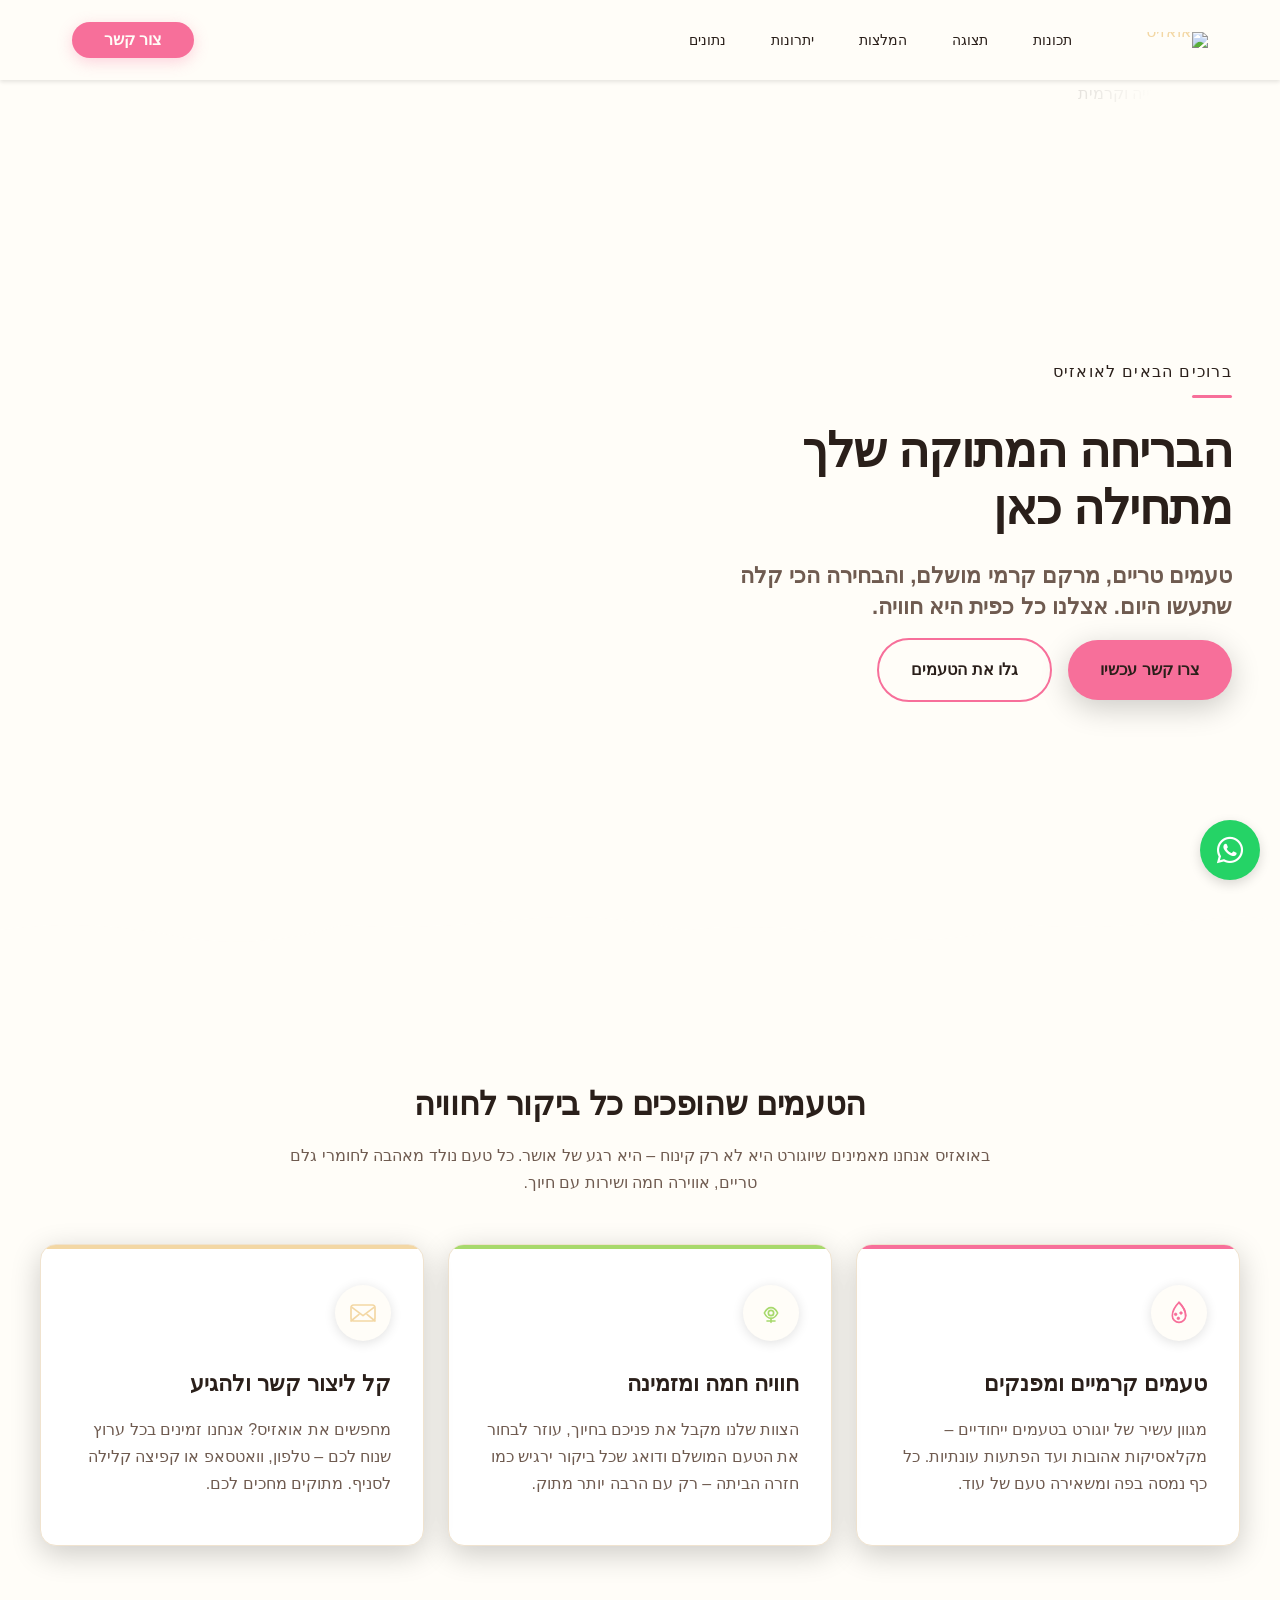
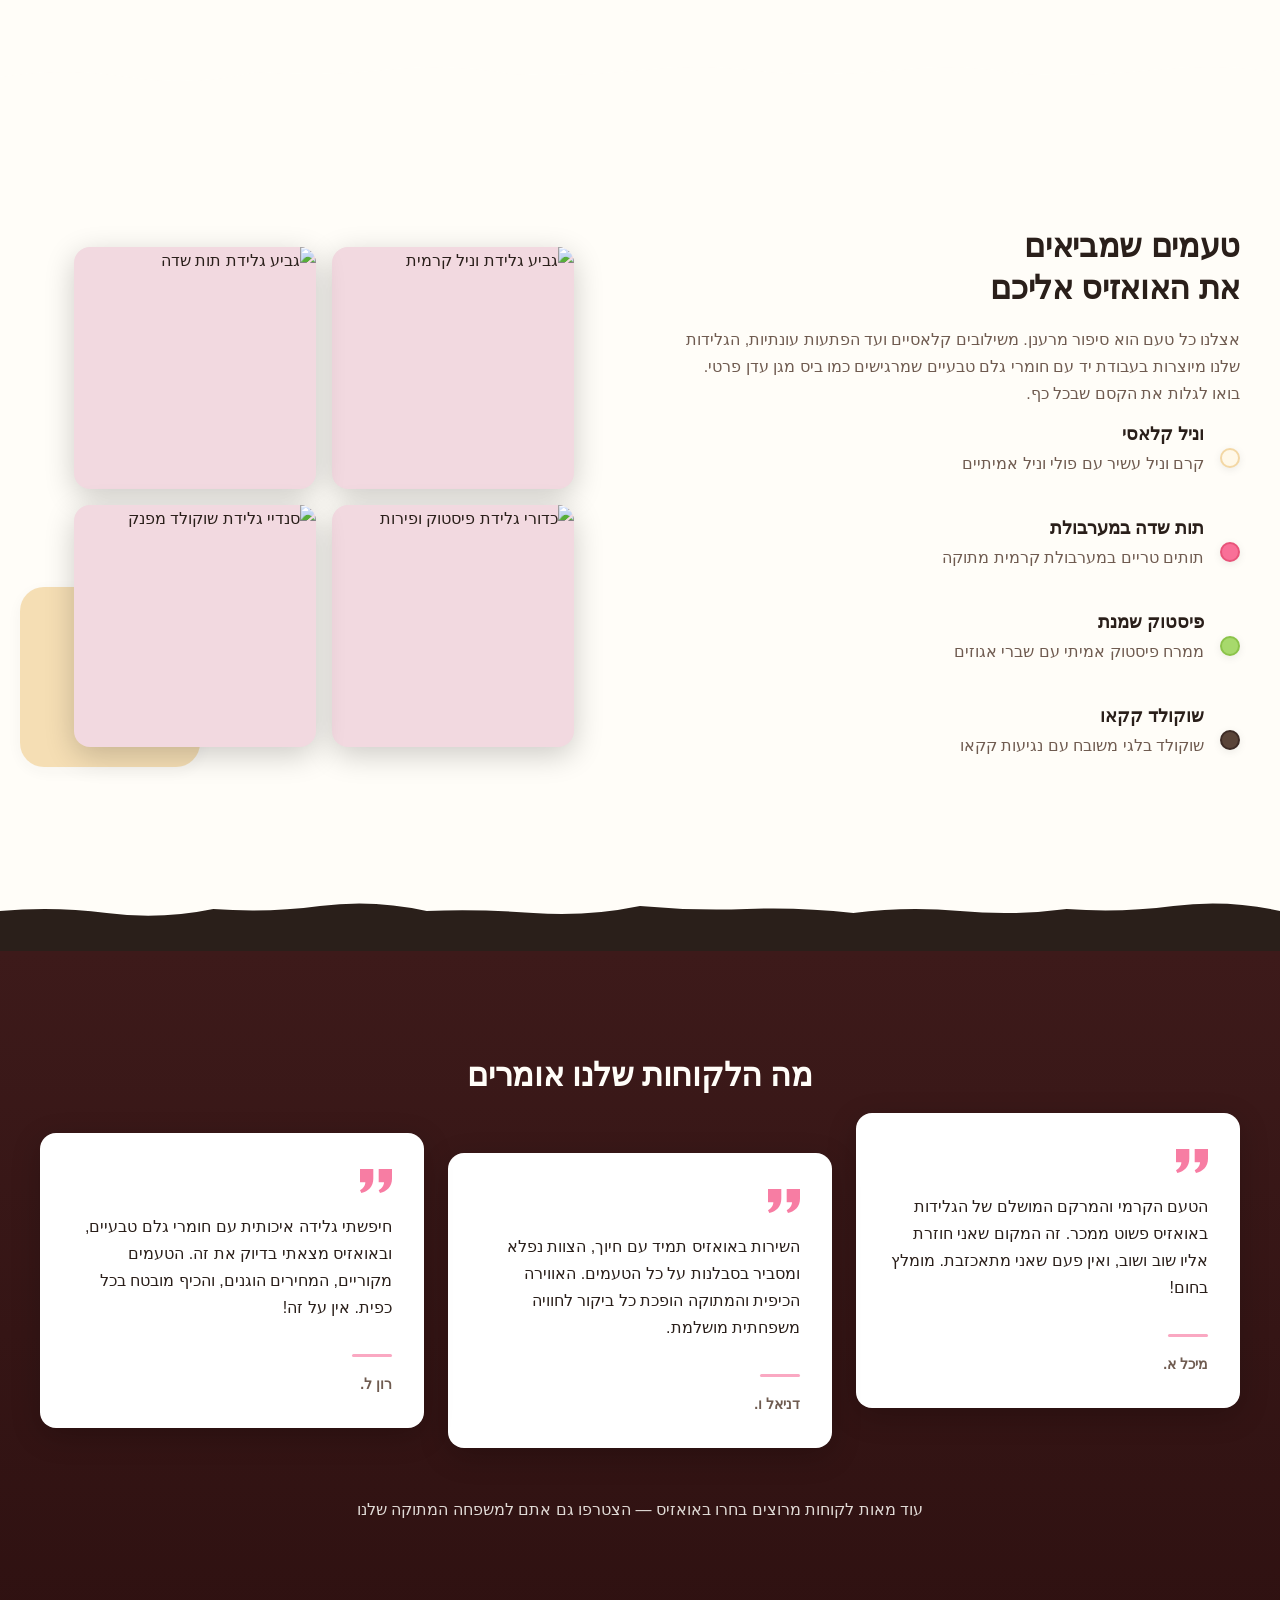
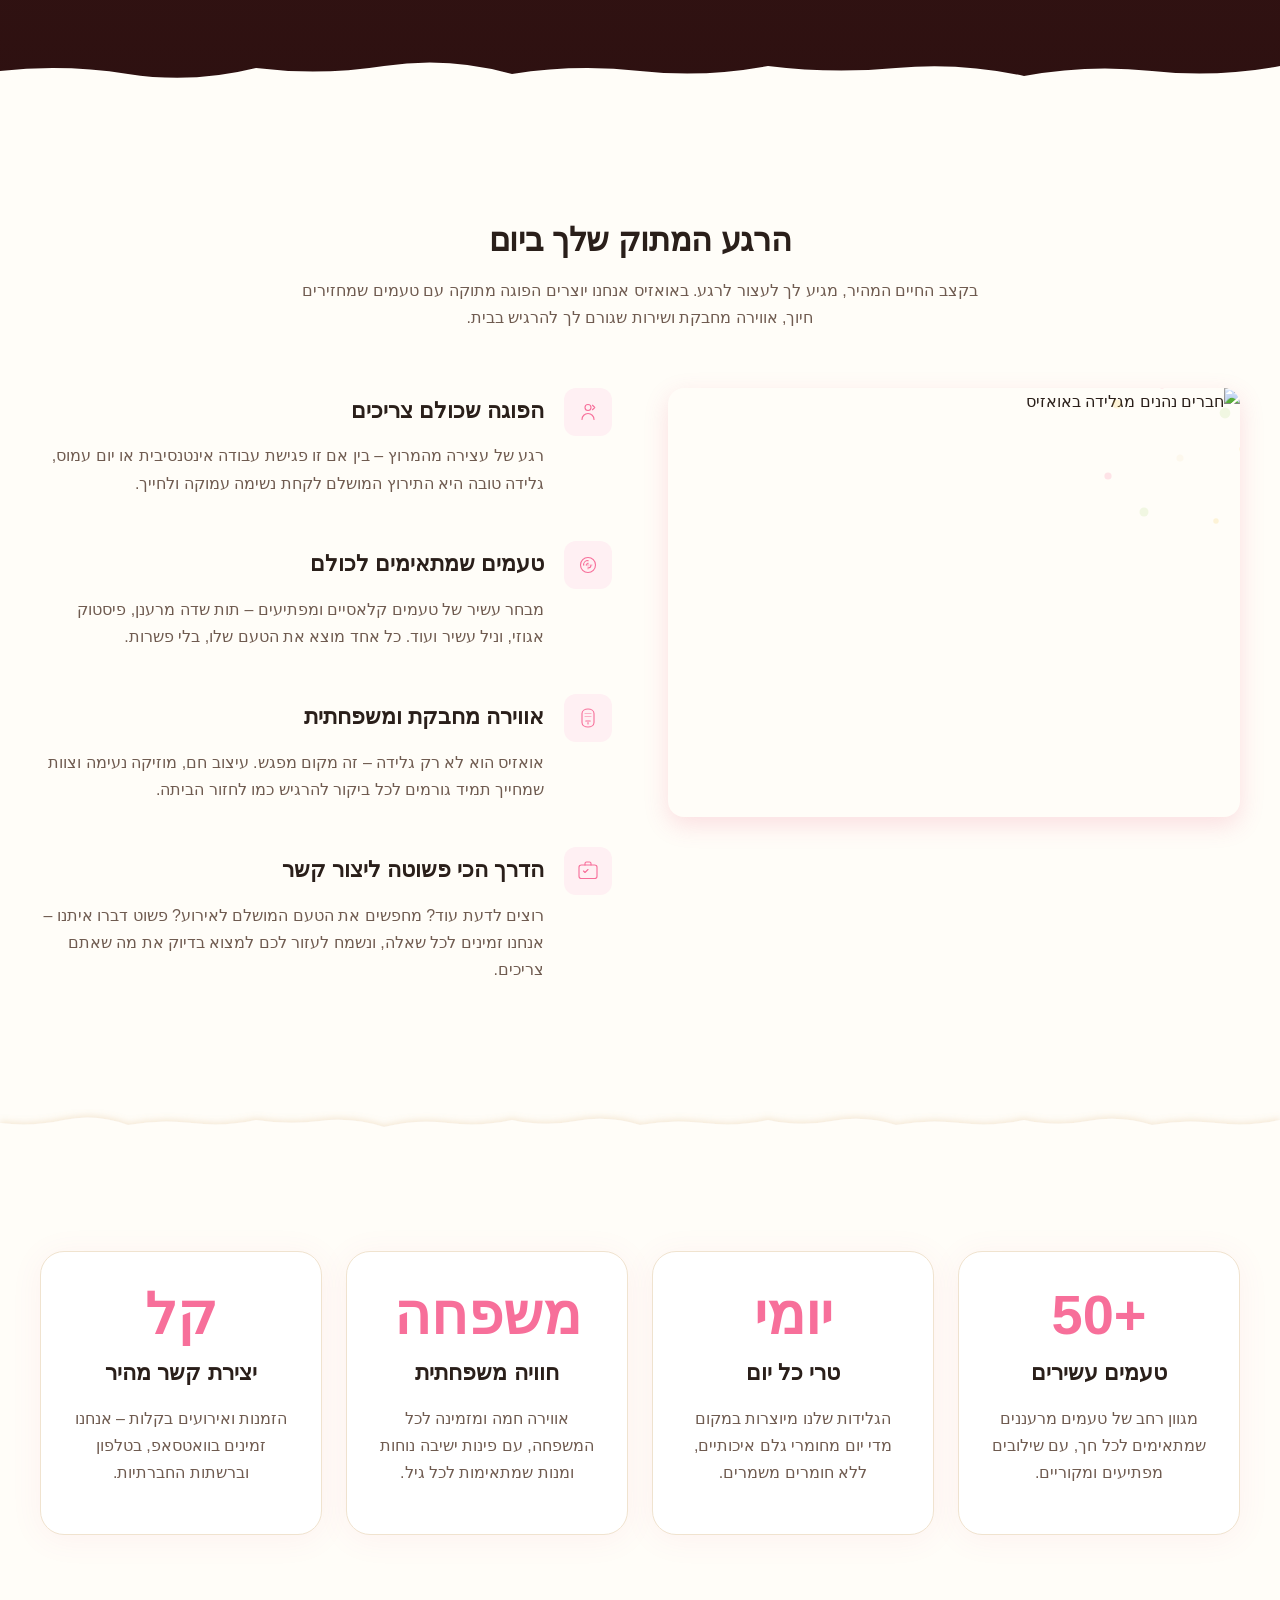
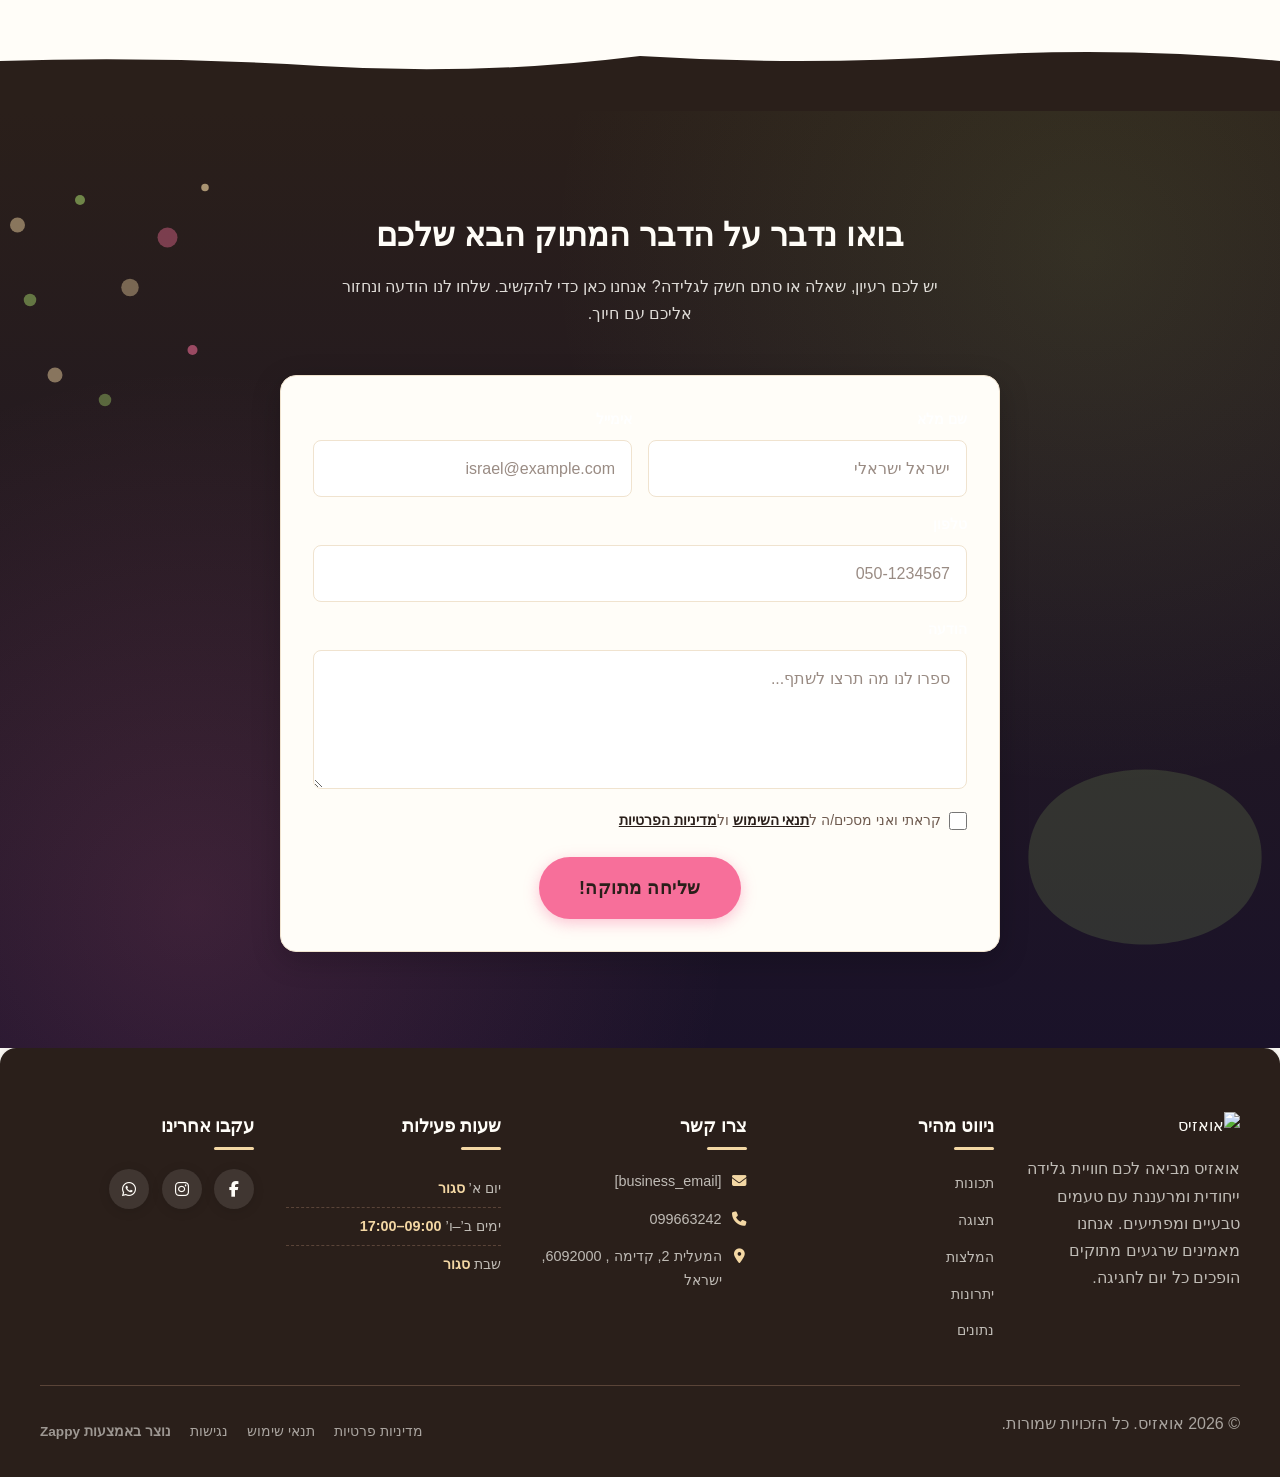
==== commit 9221d4a7: "Incremental sync: 1 page(s) — update_text" ====
--- a/public/index.html
+++ b/public/index.html
@@ -1 +1 @@
-<!doctype html><html dir="rtl" lang="he"><head><meta charset="UTF-8"><meta content="width=device-width,initial-scale=1" name="viewport"><meta content="index, follow" name="robots"><title>גלה את העסק המושלם לרכישה — אואזיס</title><meta content="מחפש עסק למכירה שמתאים בדיוק לשאיפות שלך? בואו לגלות הזדמנויות נדירות עם אואזיס, המומחים בליווי עסקי חכם. התחל את המסע שלך עוד היום!" name="description"><meta content="business for sale, אואזיס, עסק למכירה, הזדמנויות עסקיות, קניית עסק" name="keywords"><link href="/assets/favicon.ico" rel="icon" type="image/x-icon"><link href="/assets/favicon-16x16.png" rel="icon" type="image/png" sizes="16x16"><link href="/assets/favicon-32x32.png" rel="icon" type="image/png" sizes="32x32"><link href="/assets/favicon-48x48.png" rel="icon" type="image/png" sizes="48x48"><link href="/assets/favicon-192x192.png" rel="icon" type="image/png" sizes="192x192"><link href="/assets/favicon-512x512.png" rel="icon" type="image/png" sizes="512x512"><link href="/assets/apple-touch-icon.png" rel="apple-touch-icon"><script>!function(){"use strict";var t="adabdd4d-823b-4989-9e78-149e7227483a",e="https://api.zappy5.com/api/analytics/track",a=18e5,n=2592e6,o=!0,i=!0,r=!0;var s=function(){var e="zappy_visitor_"+t,a=null;try{if(a=localStorage.getItem(e)){var o=JSON.parse(a),i=Date.now();if(i-o.created<n)return o.lastSeen=i,localStorage.setItem(e,JSON.stringify(o)),o.id}}catch(t){console.warn("Zappy Analytics: LocalStorage not available")}var r="zv_"+Date.now()+"_"+Math.random().toString(36).substr(2,9);try{localStorage.setItem(e,JSON.stringify({id:r,created:Date.now(),lastSeen:Date.now()}))}catch(t){}return r}(),c=function(){var e="zappy_session_"+t,n=null;try{if(n=sessionStorage.getItem(e)){var o=JSON.parse(n),i=Date.now();if(i-o.timestamp<a)return o.timestamp=i,sessionStorage.setItem(e,JSON.stringify(o)),o.id}}catch(t){console.warn("Zappy Analytics: SessionStorage not available")}var r="zs_"+Date.now()+"_"+Math.random().toString(36).substr(2,9);try{sessionStorage.setItem(e,JSON.stringify({id:r,timestamp:Date.now()}))}catch(t){}return r}();function l(a,n){n=n||{};var o={website_id:t,event_type:a,page_path:window.location.pathname,referrer:document.referrer||"direct",visitor_id:s,session_id:c,metadata:n};if(navigator.sendBeacon){var i=new Blob([JSON.stringify(o)],{type:"application/json"});navigator.sendBeacon(e,i)}else fetch(e,{method:"POST",headers:{"Content-Type":"application/json"},body:JSON.stringify(o),keepalive:!0}).catch(function(t){console.warn("Zappy Analytics: Failed to track event",t)})}o&&l("pageview",{title:document.title,url:window.location.href}),i&&document.addEventListener("click",function(t){var e=t.target;if("BUTTON"===e.tagName||e.closest("button")){var a="BUTTON"===e.tagName?e:e.closest("button");l("click",{element:"button",text:a.textContent.trim().substring(0,100),id:a.id||null,class:a.className||null})}else if("A"===e.tagName||e.closest("a")){var n="A"===e.tagName?e:e.closest("a");l("navigation",{element:"link",text:n.textContent.trim().substring(0,100),href:n.href,external:n.hostname!==window.location.hostname})}},!0),r&&document.addEventListener("submit",function(t){var e=t.target;l("form_submit",{form_id:e.id||null,form_name:e.name||null,form_action:e.action||null,form_method:e.method||"GET"})},!0);var d=Date.now();window.addEventListener("beforeunload",function(){l("page_unload",{time_on_page:Math.floor((Date.now()-d)/1e3),page_path:window.location.pathname})}),window.zappyAnalytics={track:l,getVisitorId:function(){return s},getSessionId:function(){return c}}}()</script><meta content="גלה את העסק המושלם לרכישה — אואזיס" property="og:title"><meta content="מחפש עסק למכירה שמתאים בדיוק לשאיפות שלך? בואו לגלות הזדמנויות נדירות עם אואזיס, המומחים בליווי עסקי חכם. התחל את המסע שלך עוד היום!" property="og:description"><meta content="summary_large_image" name="twitter:card"><meta content="גלה את העסק המושלם לרכישה — אואזיס" name="twitter:title"><meta content="מחפש עסק למכירה שמתאים בדיוק לשאיפות שלך? בואו לגלות הזדמנויות נדירות עם אואזיס, המומחים בליווי עסקי חכם. התחל את המסע שלך עוד היום!" name="twitter:description"><meta content="website" property="og:type"><meta content="he_IL" property="og:locale"><link href="https://cdnjs.cloudflare.com/ajax/libs/font-awesome/6.4.0/css/all.min.css" rel="stylesheet"><style>.skip-link{position:absolute;top:0;left:0;transform:translateY(-200%);padding:12px 18px;background:var(--bg-dark,#1a1a1a);color:var(--text-light,#fff);font-weight:600;border-radius:0 0 8px 0;z-index:10000}.skip-link:focus{transform:none;outline:2px solid var(--ring,#fff);outline-offset:2px}:focus-visible{outline:2px solid var(--ring,currentColor);outline-offset:3px}</style><link href="/assets/favicon.ico" rel="icon" type="image/x-icon"><link href="/assets/favicon-16x16.png" rel="icon" type="image/png" sizes="16x16"><link href="/assets/favicon-32x32.png" rel="icon" type="image/png" sizes="32x32"><link href="/assets/favicon-48x48.png" rel="icon" type="image/png" sizes="48x48"><link href="/assets/favicon-192x192.png" rel="icon" type="image/png" sizes="192x192"><link href="/assets/favicon-512x512.png" rel="icon" type="image/png" sizes="512x512"><link href="/assets/apple-touch-icon.png" rel="apple-touch-icon"><link href="https://cdn.jsdelivr.net/npm/vanilla-cookieconsent@3/dist/cookieconsent.css" rel="stylesheet"><script src="https://cdn.jsdelivr.net/npm/vanilla-cookieconsent@3/dist/cookieconsent.umd.js"></script><script src="https://cdn.jsdelivr.net/gh/mickidum/acc_toolbar/acctoolbar/acctoolbar.min.js"></script><link href="/styles.css" rel="stylesheet"><script>window.ZAPPY_WEBSITE_ID="adabdd4d-823b-4989-9e78-149e7227483a",window.ZAPPY_API_BASE="https://api.zappy5.com"</script><style id="zappy-dropdown-submenu-styles">#navMenu li:has(.sub-menu),.nav-menu li:has(.sub-menu),.navbar li:has(.sub-menu),nav li:has(.sub-menu){position:relative}#navMenu .sub-menu,.nav-menu .sub-menu,.navbar .sub-menu,nav .sub-menu{display:block!important;position:absolute!important;top:100%;left:0;min-width:220px;background:#fff;border-radius:8px;box-shadow:0 8px 25px rgba(0,0,0,.15);padding:8px 0;opacity:0;visibility:hidden;transform:translateY(10px);transition:all .3s ease;z-index:1000;list-style:none;pointer-events:none}#navMenu li:hover>.sub-menu,.nav-menu li:hover>.sub-menu,.navbar li:hover>.sub-menu,nav li:hover>.sub-menu{opacity:1!important;visibility:visible!important;transform:translateY(0)!important;pointer-events:auto!important}.sub-menu li{list-style:none;margin:0;padding:0}.sub-menu a{display:block!important;padding:10px 16px!important;color:var(--text-dark,#333)!important;font-weight:500;text-decoration:none;white-space:nowrap;transition:background-color .2s}.sub-menu .zappy-nav-child>a{padding-left:28px!important;font-size:.9em!important;opacity:.85!important}[dir=rtl] .sub-menu .zappy-nav-child>a,html[lang=ar] .sub-menu .zappy-nav-child>a,html[lang=he] .sub-menu .zappy-nav-child>a{padding-left:10px!important;padding-right:28px!important}.sub-menu .zappy-nav-parent>a{font-weight:600!important}.sub-menu a:hover{background-color:#f5f5f5}[dir=rtl] .nav-menu .sub-menu,[dir=rtl] .navbar .sub-menu,[dir=rtl] nav .sub-menu,html[lang=ar] .nav-menu .sub-menu,html[lang=ar] .navbar .sub-menu,html[lang=ar] nav .sub-menu,html[lang=he] .nav-menu .sub-menu,html[lang=he] .navbar .sub-menu,html[lang=he] nav .sub-menu{left:auto!important;right:0!important}.sub-menu:empty,.sub-menu:not(:has(li)):not(:has(> a)),.sub-menu:not(:has(li:not(.zappy-hidden-menu-item))):not(:has(> a)){display:none!important;opacity:0!important;visibility:hidden!important;pointer-events:none!important}li:has(.menu-group-title):hover>.sub-menu{opacity:1!important;visibility:visible!important;transform:translateY(0)!important;pointer-events:auto!important}#navMenu>li>.menu-group-title,.nav-menu>li>.menu-group-title{display:inline-block;padding:.5rem 1rem;cursor:default;user-select:none}@media (max-width:768px){#navMenu .sub-menu,.nav-menu .sub-menu,.navbar .sub-menu,nav .sub-menu{position:static!important;transform:none!important;box-shadow:none!important;background:0 0!important;max-height:0;overflow:hidden;opacity:0;visibility:hidden;transition:max-height .3s ease,opacity .3s ease;padding:0!important;border-radius:0!important}#navMenu .sub-menu.mobile-expanded,.nav-menu .sub-menu.mobile-expanded,.navbar .sub-menu.mobile-expanded{max-height:none!important;overflow-y:visible!important;opacity:1!important;visibility:visible!important;padding:8px 0 8px 16px!important}[dir=rtl] .sub-menu.mobile-expanded,html[lang=he] .sub-menu.mobile-expanded{padding:8px 16px 8px 0!important}#navMenu li:hover>.sub-menu,.nav-menu li:hover>.sub-menu,.navbar li:hover>.sub-menu,nav li:hover>.sub-menu{opacity:0;visibility:hidden;pointer-events:none}#navMenu li>.sub-menu.mobile-expanded,.nav-menu li>.sub-menu.mobile-expanded,.navbar li>.sub-menu.mobile-expanded,nav li>.sub-menu.mobile-expanded{opacity:1!important;visibility:visible!important;pointer-events:auto!important}#navMenu li:has(.sub-menu),.nav-menu li:has(.sub-menu),.navbar li:has(.sub-menu),nav li:has(.sub-menu){display:flex!important;flex-wrap:wrap!important;align-items:center!important;position:relative!important;min-height:44px!important}#navMenu li:has(.sub-menu)>a,.nav-menu li:has(.sub-menu)>a,.navbar li:has(.sub-menu)>a,nav li:has(.sub-menu)>a{flex:1!important;min-width:0!important}#navMenu li:has(.sub-menu)>.menu-group-title,.nav-menu li:has(.sub-menu)>.menu-group-title,.navbar li:has(.sub-menu)>.menu-group-title,nav li:has(.sub-menu)>.menu-group-title{flex:1!important;min-width:0!important;padding:0!important;line-height:inherit!important}#navMenu li:has(.sub-menu)>.sub-menu,.nav-menu li:has(.sub-menu)>.sub-menu,.navbar li:has(.sub-menu)>.sub-menu,nav li:has(.sub-menu)>.sub-menu{flex-basis:100%!important;width:100%!important}#navMenu li:has(.sub-menu)>a [class*=arrow],#navMenu li:has(.sub-menu)>a [class*=chevron],.nav-menu li:has(.sub-menu)>a .fa-angle-down,.nav-menu li:has(.sub-menu)>a .fa-chevron-down,.nav-menu li:has(.sub-menu)>a [class*=arrow],.nav-menu li:has(.sub-menu)>a [class*=chevron],nav li:has(.sub-menu)>a [class*=arrow],nav li:has(.sub-menu)>a [class*=chevron]{display:none!important;visibility:hidden!important}.mobile-submenu-toggle{display:flex!important;align-items:center!important;justify-content:center!important;width:44px!important;height:auto!important;background:0 0!important;border:none!important;cursor:pointer!important;color:var(--text-dark)!important;position:static!important;flex-shrink:0!important;align-self:stretch!important;z-index:2!important;padding:0!important;margin:0!important}.mobile-submenu-toggle::after{content:''!important;width:0!important;height:0!important;border-left:6px solid transparent!important;border-right:6px solid transparent!important;border-top:7px solid currentColor!important;transition:transform .3s ease!important}.mobile-submenu-toggle.expanded::after{transform:rotate(180deg)!important}.sub-menu a{padding:10px 0!important;display:block!important;color:var(--text-dark)!important;white-space:normal!important}.sub-menu .zappy-nav-child>a{padding-left:28px!important;font-size:.9em!important;opacity:.85!important}[dir=rtl] .sub-menu .zappy-nav-child>a,html[lang=ar] .sub-menu .zappy-nav-child>a,html[lang=he] .sub-menu .zappy-nav-child>a{padding-left:0!important;padding-right:28px!important}.sub-menu .zappy-nav-parent>a{font-weight:600!important}#navMenu.active,.nav-menu.active{max-width:100vw!important;overflow-x:hidden!important;box-sizing:border-box!important}.navbar .sub-menu li a,.zappy-products-dropdown .sub-menu a,nav.navbar .sub-menu li a{color:var(--text-dark)!important}}@media (min-width:769px){.mobile-submenu-toggle{display:none!important}}</style><style id="zappy-widget-visibility">html[dir=rtl] .whatsapp-float{right:20px!important;left:auto!important}html:not([dir]) .whatsapp-float,html[dir=ltr] .whatsapp-float{left:20px!important;right:auto!important}html[dir=rtl] #mic-access-tool-general-button,html[dir=rtl] #mic-init-access-tool #mic-access-tool-general-button,html[dir=rtl] #mic-init-access-tool .mic-access-tool-general-button,html[dir=rtl] ._access-icon,html[dir=rtl] .mic-access-tool-general-button{left:20px!important;right:auto!important}html:not([dir]) #mic-access-tool-general-button,html:not([dir]) #mic-init-access-tool #mic-access-tool-general-button,html:not([dir]) #mic-init-access-tool .mic-access-tool-general-button,html:not([dir]) ._access-icon,html:not([dir]) .mic-access-tool-general-button,html[dir=ltr] #mic-access-tool-general-button,html[dir=ltr] #mic-init-access-tool #mic-access-tool-general-button,html[dir=ltr] #mic-init-access-tool .mic-access-tool-general-button,html[dir=ltr] ._access-icon,html[dir=ltr] .mic-access-tool-general-button{right:20px!important;left:auto!important}@media (max-width:768px){.whatsapp-float{display:flex!important}}@media (min-width:769px){.whatsapp-float{display:flex!important}}@media (max-width:768px){#mic-access-tool-general-button,#mic-init-access-tool #mic-access-tool-general-button,#mic-init-access-tool .mic-access-tool-general-button,._access-icon,.mic-access-tool-general-button{display:flex!important;visibility:visible!important;opacity:1!important;pointer-events:auto!important}#mic-access-tool-box.opened-mic-access-tool,#mic-init-access-tool #mic-access-tool-box.opened-mic-access-tool,.mic-access-tool-box.opened-mic-access-tool{visibility:visible!important;opacity:1!important;pointer-events:auto!important}}@media (min-width:769px){#mic-access-tool-general-button,#mic-init-access-tool #mic-access-tool-general-button,#mic-init-access-tool .mic-access-tool-general-button,._access-icon,.mic-access-tool-general-button{display:flex!important;visibility:visible!important;opacity:1!important;pointer-events:auto!important}#mic-access-tool-box.opened-mic-access-tool,#mic-init-access-tool #mic-access-tool-box.opened-mic-access-tool,.mic-access-tool-box.opened-mic-access-tool{visibility:visible!important;opacity:1!important;pointer-events:auto!important}}</style></head><body><a href="#main" class="skip-link">דלג לתוכן הראשי</a><nav class="navbar" dir="rtl"><button class="mobile-toggle" aria-label="Menu" id="mobileToggle"><svg viewBox="0 0 24 24" fill="none" class="hamburger-icon" height="24" width="24"><path d="M3 12h18M3 6h18M3 18h18" stroke="currentColor" stroke-width="2" stroke-linecap="round"></path></svg> <svg viewBox="0 0 24 24" fill="none" class="close-icon" height="24" width="24" style="display:none"><path d="M18 6L6 18M6 6l12 12" stroke="currentColor" stroke-width="2" stroke-linecap="round"></path></svg></button> <button class="phone-header-btn" aria-label="Call" data-phone="099663242"><svg viewBox="0 0 24 24" fill="currentColor" height="20" width="20"><path d="M22 16.92v3a2 2 0 0 1-2.18 2 19.79 19.79 0 0 1-8.63-3.07 19.5 19.5 0 0 1-6-6 19.79 19.79 0 0 1-3.07-8.67A2 2 0 0 1 4.11 2h3a2 2 0 0 1 2 1.72 12.84 12.84 0 0 0 .7 2.81 2 2 0 0 1-.45 2.11L8.09 9.91a16 16 0 0 0 6 6l1.27-1.27a2 2 0 0 1 2.11-.45 12.84 12.84 0 0 0 2.81.7A2 2 0 0 1 22 16.92z"></path></svg></button><div class="nav-container"><div class="nav-right-group"><div class="nav-brand"><a href="/" class="logo-link"><img alt="אואזיס" class="logo" src="/assets/site-----image-1.webp"></a></div><ul class="nav-menu" id="navMenu"><li><a href="#features">תכונות</a></li><li><a href="#showcase">תצוגה</a></li><li><a href="#testimonials">המלצות</a></li><li><a href="#benefits">יתרונות</a></li><li><a href="#stats">נתונים</a></li><li class="mobile-contact-link nav-cta-mobile-item"><a href="#cta" class="nav-cta-btn">צור קשר</a></li></ul></div><div class="nav-cta-container"><a href="#cta" class="nav-cta-btn">צור קשר</a></div></div></nav><script>window.addEventListener("load",function(){const e=document.querySelector(".navbar, nav, header");if(!e)return void console.log("[Navbar] Navbar element not found");let t=document.getElementById("mobileToggle")||document.querySelector(".mobile-toggle")||document.querySelector(".hamburger")||document.querySelector(".hamburger-menu")||document.querySelector(".menu-toggle")||document.querySelector(".burger-menu")||document.querySelector('[aria-label="Menu"]')||document.querySelector('[aria-label="תפריט"]');const o=document.querySelector(".phone-header-btn"),n=window.getComputedStyle(e);let r=n.backgroundColor;if(console.log("[Navbar] Initial navbar background:",r),"transparent"===r||"rgba(0, 0, 0, 0)"===r||r.startsWith("rgba")&&r.includes(", 0)")){const e=n.backgroundImage;if(e&&"none"!==e)console.log("[Navbar] Navbar has background image/gradient, using dark text"),r="rgb(240, 240, 240)";else{const e=window.getComputedStyle(document.body).backgroundColor;console.log("[Navbar] Navbar transparent, using body background:",e),r=e}}const a=r.match(/\d+/g);if(a&&a.length>=3){const e=(.299*parseInt(a[0])+.587*parseInt(a[1])+.114*parseInt(a[2]))/255;console.log("[Navbar] Mobile button colors preserved from Claude CSS (luminance:",e.toFixed(2)+")");const n=document.createElement("style");n.id="zappy-mobile-nav-fix";document.documentElement.lang;document.documentElement.dir,n.textContent='\n        /* Hide mobile buttons on desktop, show only on mobile */\n        @media (min-width: 769px) {\n          .mobile-toggle,\n          .phone-header-btn {\n            display: none !important;\n          }\n        }\n        \n        /* Show and position mobile buttons correctly on mobile */\n        @media (max-width: 768px) {\n          .navbar,\n          nav.navbar {\n            min-height: 70px !important;\n          }\n\n          .mobile-toggle,\n          .phone-header-btn {\n            position: absolute !important;\n            top: 0 !important;\n            bottom: 0 !important;\n            margin-top: auto !important;\n            margin-bottom: auto !important;\n            transform: none !important;\n            z-index: 1001 !important;\n            display: flex !important;\n            align-items: center !important;\n            justify-content: center !important;\n            width: 36px !important;\n            height: 36px !important;\n            border-radius: 50% !important;\n            border: none !important;\n            cursor: pointer !important;\n            padding: 6px !important;\n            background: none !important;\n            color: var(--nav-text, var(--text-dark)) !important;\n            touch-action: manipulation !important;\n            -webkit-tap-highlight-color: transparent !important;\n          }\n\n          html[data-zappy-site-type="ecommerce"] .phone-header-btn,\n          body[data-zappy-site-type="ecommerce"] .phone-header-btn,\n          html[data-zappy-site-type="ecommerce"] header .phone-header-btn,\n          html[data-zappy-site-type="ecommerce"] nav .phone-header-btn {\n            display: none !important;\n            visibility: hidden !important;\n            width: 0 !important;\n            height: 0 !important;\n            min-width: 0 !important;\n            overflow: hidden !important;\n          }\n          \n          /* LTR positioning (default): hamburger LEFT, phone RIGHT */\n          html:not([dir="rtl"]):not([lang="he"]):not([lang="ar"]) .mobile-toggle,\n          html[dir="ltr"] .mobile-toggle {\n            left: 12px !important;\n            right: auto !important;\n          }\n          html:not([dir="rtl"]):not([lang="he"]):not([lang="ar"]) .phone-header-btn,\n          html[dir="ltr"] .phone-header-btn {\n            right: 12px !important;\n            left: auto !important;\n          }\n          \n          /* RTL positioning: hamburger RIGHT, phone LEFT */\n          html[dir="rtl"] .mobile-toggle,\n          html[lang="he"] .mobile-toggle,\n          html[lang="ar"] .mobile-toggle {\n            right: 12px !important;\n            left: auto !important;\n          }\n          html[dir="rtl"] .phone-header-btn,\n          html[lang="he"] .phone-header-btn,\n          html[lang="ar"] .phone-header-btn {\n            left: 12px !important;\n            right: auto !important;\n          }\n          \n          /* CRITICAL: Ensure nav-container has min-height on mobile */\n          /* All children are positioned absolutely/fixed on mobile, so height:auto collapses to 0 */\n          .nav-container {\n            min-height: 70px !important;\n            position: relative !important;\n          }\n          \n          /* Ensure SVG icons are properly sized and inherit color */\n          .mobile-toggle svg,\n          .phone-header-btn svg {\n            width: 24px !important;\n            height: 24px !important;\n            /* Don\'t force display - let JavaScript control hamburger/close toggle */\n          }\n          \n          /* Reset nav-cta-container on mobile - remove desktop box-shadow/padding */\n          /* that creates a visible ghost box when CTA button is hidden */\n          .nav-cta-container {\n            box-shadow: none !important;\n            padding: 0 !important;\n          }\n          \n          /* Hide nav-cta-container entirely on mobile when there\'s no lang-switcher */\n          /* (only the CTA button is inside, and it\'s hidden on mobile) */\n          .nav-cta-container:not(:has(.lang-switcher)) {\n            display: none !important;\n          }\n          \n          /* CRITICAL: Prevent hero image fade gradient from bleeding over headline text */\n          /* The .image-fade-gradient has bottom: -30px (extends below parent) */\n          /* On mobile stacked layout, this overlaps the h1 text below the image */\n          .hero-image-column {\n            overflow: hidden !important;\n          }\n          .image-fade-gradient {\n            bottom: 0 !important;\n          }\n          \n          /* Hide desktop language switcher on mobile - hamburger menu handles it */\n          /* High specificity to override stored CSS */\n          .lang-switcher,\n          .nav-cta-container .lang-switcher,\n          .nav-container .lang-switcher,\n          .navbar .lang-switcher,\n          .navbar .nav-cta-container .lang-switcher {\n            display: none !important;\n          }\n        }\n      ';const r=document.getElementById("zappy-mobile-nav-fix");r&&r.remove(),document.head.appendChild(n),console.log("[Navbar] Critical CSS injected for mobile nav positioning");const i=window.innerWidth<=768;if(t){const e=t.querySelector(".hamburger-icon"),o=t.querySelector(".close-icon");e&&(e.style.setProperty("width","24px","important"),e.style.setProperty("height","24px","important"),e.style.setProperty("display","block","important")),o&&(o.style.setProperty("width","24px","important"),o.style.setProperty("height","24px","important"),o.style.setProperty("display","none","important")),i?(t.style.setProperty("position","absolute","important"),t.style.setProperty("top","0","important"),t.style.setProperty("bottom","0","important"),t.style.setProperty("margin-top","auto","important"),t.style.setProperty("margin-bottom","auto","important"),t.style.setProperty("transform","none","important"),t.style.setProperty("z-index","1001","important"),t.style.removeProperty("left"),t.style.removeProperty("right"),console.log("[Navbar] Mobile toggle positioning applied (mobile viewport)")):(t.style.removeProperty("position"),t.style.removeProperty("top"),t.style.removeProperty("transform"),t.style.removeProperty("z-index"),t.style.removeProperty("left"),t.style.removeProperty("right"),console.log("[Navbar] Desktop viewport - cleared mobile toggle inline positioning"))}if(o){const e=o.querySelector("svg");e&&(e.style.width="24px",e.style.height="24px",e.setAttribute("width","24"),e.setAttribute("height","24")),i?(o.style.setProperty("position","absolute","important"),o.style.setProperty("top","0","important"),o.style.setProperty("bottom","0","important"),o.style.setProperty("margin-top","auto","important"),o.style.setProperty("margin-bottom","auto","important"),o.style.setProperty("transform","none","important"),o.style.setProperty("z-index","1001","important"),o.style.removeProperty("left"),o.style.removeProperty("right"),console.log("[Navbar] Phone button positioning applied (mobile viewport)")):(o.style.removeProperty("position"),o.style.removeProperty("top"),o.style.removeProperty("transform"),o.style.removeProperty("z-index"),o.style.removeProperty("left"),o.style.removeProperty("right"),console.log("[Navbar] Desktop viewport - cleared phone button inline positioning"))}}else console.log("[Navbar] Could not parse background color:",r);t=document.getElementById("mobileToggle")||document.querySelector(".mobile-toggle")||document.querySelector(".hamburger")||document.querySelector(".hamburger-menu")||document.querySelector(".menu-toggle")||document.querySelector(".burger-menu")||document.querySelector('[aria-label="Menu"]')||document.querySelector('[aria-label="תפריט"]');const i=document.getElementById("navMenu")||document.querySelector(".nav-menu")||document.querySelector(".nav-links")||document.querySelector("nav ul:not(.submenu)");if(!t||!i)return void console.log("[Navbar] Mobile toggle or menu not found:",{toggle:!!t,menu:!!i});i.id||(i.id="navMenu"),console.log("[Navbar] Initializing mobile menu...");const l=t.cloneNode(!0);t.parentNode.replaceChild(l,t);var s=0;function p(e){var t=Date.now();t-s<300||(s=t,function(e){e.preventDefault(),e.stopPropagation();const t=l.querySelector(".hamburger-icon"),o=l.querySelector(".close-icon");i.classList.contains("active")?(i.classList.remove("active"),t&&t.style.setProperty("display","block","important"),o&&o.style.setProperty("display","none","important"),document.body.style.overflow="",document.body.classList.remove("menu-open"),console.log("[Navbar] Menu closed")):(i.classList.add("active"),t&&t.style.setProperty("display","none","important"),o&&o.style.setProperty("display","block","important"),document.body.style.overflow="hidden",document.body.classList.add("menu-open"),console.log("[Navbar] Menu opened"))}(e))}l.addEventListener("click",p),l.addEventListener("touchend",p),document.addEventListener("keydown",function(e){if(("Escape"===e.key||"Esc"===e.key)&&i.classList.contains("active")){const e=l.querySelector(".hamburger-icon"),t=l.querySelector(".close-icon");i.classList.remove("active"),e&&e.style.setProperty("display","block","important"),t&&t.style.setProperty("display","none","important"),document.body.style.overflow="",document.body.classList.remove("menu-open"),console.log("[Navbar] Menu closed (Escape)")}}),i.querySelectorAll("a").forEach(function(e){e.addEventListener("click",function(){if("#"===this.getAttribute("href"))return;const e=l.querySelector(".hamburger-icon"),t=l.querySelector(".close-icon");i.classList.remove("active"),e&&e.style.setProperty("display","block","important"),t&&t.style.setProperty("display","none","important"),document.body.style.overflow="",document.body.classList.remove("menu-open"),console.log("[Navbar] Menu closed (link clicked)")})});var m=i.querySelectorAll(".dropdown-toggle");m.forEach(function(e){e.addEventListener("click",function(e){e.preventDefault(),e.stopPropagation();var t=this.closest(".nav-dropdown");t&&(t.parentNode.querySelectorAll(".nav-dropdown.open").forEach(function(e){e!==t&&e.classList.remove("open")}),t.classList.toggle("open"),console.log("[Navbar] Dropdown toggled:",t.classList.contains("open")?"open":"closed"))})}),document.addEventListener("click",function(e){e.target.closest(".nav-dropdown")||document.querySelectorAll(".nav-dropdown.open").forEach(function(e){e.classList.remove("open")})}),console.log("[Navbar] Dropdown handlers initialized for "+m.length+" dropdowns"),o&&o.addEventListener("click",function(){const e=document.querySelectorAll('a[href^="tel:"]'),t=e.length>0?e[0].getAttribute("href").replace("tel:",""):"099663242";window.location.href="tel:"+t,console.log("[Navbar] Phone button clicked")}),console.log("[Navbar] Mobile menu initialized successfully")})</script><main id="main"><section class="index-hero-section" data-band-index="0" data-layout-spec="בית-hero" id="hero" data-hero-treatment="fade-bleed" data-hero-type="fullscreen-scrim" style="--hero-fade-color:var(--bg-light)"><img alt="גלידת אואזיס טרייה וקרמית" class="hero-fade-img" src="/assets/site-index-hero-image-1.webp" data-context="A bright natural-light scene of creamy ice cream cones and cups on a café counter with subtle human warmth, shot from a slightly elevated angle. The composition places the main subject (a tall strawberry cone and a pistachio cup) on the right side of the frame, leaving the left side softly blurred for text overlay. Warm vanilla tones, soft sunlight, and creamy highlights dominate the palette." data-placeholder="index-hero-image-1" height="600" loading="eager" width="1200" data-hero-bg="true" fetchpriority="high"><div class="hero-fade-content"><p class="hero-eyebrow">ברוכים הבאים לאואזיס</p><h1 class="display-xl">הבריחה המתוקה שלך מתחילה כאן</h1><h3 class="hero-subtitle">טעמים טריים, מרקם קרמי מושלם, והבחירה הכי קלה שתעשו היום. אצלנו כל כפית היא חוויה.</h3><div class="hero-cta-row"><a href="#contact" class="btn-primary hero-btn">צרו קשר עכשיו</a> <a href="#flavors" class="hero-btn btn-secondary">גלו את הטעמים</a></div></div><div class="hero-divider-wrapper" aria-hidden="true" data-no-icon-edit="true"><svg viewBox="0 0 1200 80" xmlns="http://www.w3.org/2000/svg" preserveAspectRatio="none"><path d="M0,80 L0,30 Q80,18 160,35 T320,25 Q400,30 480,20 T640,30 Q720,22 800,35 T960,25 Q1040,30 1120,20 T1200,30 L1200,80 Z" fill="var(--bg-light)"></path></svg></div></section><section class="index-features-section" data-band-index="1" data-layout-spec="בית-features" id="features" dir="rtl"><div class="features-container"><div class="features-intro"><h2 class="features-heading">הטעמים שהופכים כל ביקור לחוויה</h2><p class="features-subtitle">באואזיס אנחנו מאמינים שגלידה היא לא רק קינוח – היא רגע של אושר. כל טעם נולד מאהבה לחומרי גלם טריים, אווירה חמה ושירות עם חיוך.</p></div><div class="features-grid"><article class="feature-card card-strawberry"><div class="card-accent-strip"></div><div class="card-icon-wrapper"><svg viewBox="0 0 48 48" xmlns="http://www.w3.org/2000/svg" fill="none" data-element-type="icon" data-icon-type="svg" class="card-icon"><path d="M24 8C24 8 14 18 14 28C14 33.5228 18.4772 38 24 38C29.5228 38 34 33.5228 34 28C34 18 24 8 24 8Z" stroke="currentColor" stroke-width="2.5" stroke-linecap="round" stroke-linejoin="round"></path><path d="M24 8C24 8 34 18 34 28" stroke="currentColor" stroke-width="2.5" stroke-linecap="round" stroke-linejoin="round"></path><circle cx="19" cy="26" r="2" fill="currentColor"></circle><circle cx="27" cy="24" r="2" fill="currentColor"></circle><circle cx="23" cy="32" r="2" fill="currentColor"></circle></svg></div><h3 class="card-title">טעמים קרמיים ומפנקים</h3><p class="card-description">מגוון עשיר של גלידות בטעמים ייחודיים – מקלאסיקות אהובות ועד הפתעות עונתיות. כל כף נמסה בפה ומשאירה טעם של עוד.</p></article><article class="feature-card card-pistachio"><div class="card-accent-strip"></div><div class="card-icon-wrapper"><svg viewBox="0 0 48 48" xmlns="http://www.w3.org/2000/svg" fill="none" data-element-type="icon" data-icon-type="svg" class="card-icon"><path d="M14 24C14 24 18 16 24 16C30 16 34 24 34 24C34 24 30 32 24 32C18 32 14 24 14 24Z" stroke="currentColor" stroke-width="2.5" stroke-linecap="round" stroke-linejoin="round"></path><circle cx="24" cy="24" r="4" stroke="currentColor" stroke-width="2.5" stroke-linecap="round" stroke-linejoin="round"></circle><path d="M24 32V38" stroke="currentColor" stroke-width="2.5" stroke-linecap="round"></path><path d="M18 36H30" stroke="currentColor" stroke-width="2.5" stroke-linecap="round"></path></svg></div><h3 class="card-title">חוויה חמה ומזמינה</h3><p class="card-description">הצוות שלנו מקבל את פניכם בחיוך, עוזר לבחור את הטעם המושלם ודואג שכל ביקור ירגיש כמו חזרה הביתה – רק עם הרבה יותר מתוק.</p></article><article class="feature-card card-wafer"><div class="card-accent-strip"></div><div class="card-icon-wrapper"><svg viewBox="0 0 48 48" xmlns="http://www.w3.org/2000/svg" fill="none" data-element-type="icon" data-icon-type="svg" class="card-icon"><path d="M8 16L24 28L40 16" stroke="currentColor" stroke-width="2.5" stroke-linecap="round" stroke-linejoin="round"></path><rect height="24" width="36" rx="4" stroke="currentColor" stroke-width="2.5" x="6" y="12" stroke-linecap="round" stroke-linejoin="round"></rect><path d="M18 26L6 36" stroke="currentColor" stroke-width="2.5" stroke-linecap="round" stroke-linejoin="round"></path><path d="M30 26L42 36" stroke="currentColor" stroke-width="2.5" stroke-linecap="round" stroke-linejoin="round"></path></svg></div><h3 class="card-title">קל ליצור קשר ולהגיע</h3><p class="card-description">מחפשים את אואזיס? אנחנו זמינים בכל ערוץ שנוח לכם – טלפון, וואטסאפ או קפיצה קלילה לסניף. מתוקים מחכים לכם.</p></article></div></div><div class="index-features-divider-wrapper"><svg viewBox="0 0 1200 80" xmlns="http://www.w3.org/2000/svg" preserveAspectRatio="none" aria-hidden="true" data-no-icon-edit="true"><defs><pattern height="4" id="grain-pattern" patternUnits="userSpaceOnUse" width="4"><rect height="4" width="4" fill="var(--accent)"></rect><circle cx="1" cy="1" r="0.8" fill="rgba(42,31,26,0.08)"></circle><circle cx="3" cy="3" r="0.6" fill="rgba(42,31,26,0.05)"></circle></pattern></defs><path d="M0,80 L0,35 Q60,25 120,35 T240,30 Q300,35 360,28 T480,32 Q540,35 600,28 T720,30 Q780,35 840,28 T960,32 Q1020,35 1080,28 T1200,30 L1200,80 Z" fill="var(--bg-light)"></path></svg></div></section><section class="index-showcase-section" data-band-index="2" data-layout-spec="בית-showcase" id="showcase"><div class="index-showcase-section__container"><div class="index-showcase-section__content"><h2 class="index-showcase-section__heading">טעמים שמביאים<br>את האואזיס אליכם</h2><p class="index-showcase-section__description">אצלנו כל טעם הוא סיפור מרענן. משילובים קלאסיים ועד הפתעות עונתיות, הגלידות שלנו מיוצרות בעבודת יד עם חומרי גלם טבעיים שמרגישים כמו ביס מגן עדן פרטי. בואו לגלות את הקסם שבכל כף.</p><ul class="index-showcase-section__flavor-list"><li class="index-showcase-section__flavor-item"><span class="index-showcase-section__flavor-marker" style="background-color:#FFF8E8;border:2px solid #F3D7A4"></span><div class="index-showcase-section__flavor-text"><h4 class="index-showcase-section__flavor-name">וניל קלאסי</h4><p class="index-showcase-section__flavor-desc">קרם וניל עשיר עם פולי וניל אמיתיים</p></div></li><li class="index-showcase-section__flavor-item"><span class="index-showcase-section__flavor-marker" style="background-color:#F97098;border:2px solid #E8547A"></span><div class="index-showcase-section__flavor-text"><h4 class="index-showcase-section__flavor-name">תות שדה במערבולת</h4><p class="index-showcase-section__flavor-desc">תותים טריים במערבולת קרמית מתוקה</p></div></li><li class="index-showcase-section__flavor-item"><span class="index-showcase-section__flavor-marker" style="background-color:#A7D96C;border:2px solid #8BC34A"></span><div class="index-showcase-section__flavor-text"><h4 class="index-showcase-section__flavor-name">פיסטוק שמנת</h4><p class="index-showcase-section__flavor-desc">ממרח פיסטוק אמיתי עם שברי אגוזים</p></div></li><li class="index-showcase-section__flavor-item"><span class="index-showcase-section__flavor-marker" style="background-color:#5A4438;border:2px solid #3D2B25"></span><div class="index-showcase-section__flavor-text"><h4 class="index-showcase-section__flavor-name">שוקולד קקאו</h4><p class="index-showcase-section__flavor-desc">שוקולד בלגי משובח עם נגיעות קקאו</p></div></li></ul></div><div class="index-showcase-section__media"><div class="index-showcase-section__image-grid"><div class="index-showcase-section__image-wrapper index-showcase-section__image-wrapper--1"><img alt="גביע גלידת וניל קרמית" class="index-showcase-section__image" src="/assets/site-index-showcase-image-1.webp" data-context="Close-up of a creamy vanilla ice cream cup with a waffle stick, garnished with fresh mint, on a bright sunny table." data-placeholder="index-showcase-image-1" height="300" loading="lazy" width="300" decoding="async"></div><div class="index-showcase-section__image-wrapper index-showcase-section__image-wrapper--2"><img alt="גביע גלידת תות שדה" class="index-showcase-section__image" src="/assets/site-index-showcase-image-2.webp" data-context="A pink strawberry swirl ice cream cone held against a blurred green garden background, dripping slightly." data-placeholder="index-showcase-image-2" height="300" loading="lazy" width="300" decoding="async"></div><div class="index-showcase-section__image-wrapper index-showcase-section__image-wrapper--3"><img alt="כדורי גלידת פיסטוק ופירות" class="index-showcase-section__image" src="/assets/site-index-showcase-image-3.webp" data-context="Three colorful scoops of pistachio, mango, and raspberry ice cream in a glass bowl, topped with crushed nuts." data-placeholder="index-showcase-image-3" height="300" loading="lazy" width="300" decoding="async"></div><div class="index-showcase-section__image-wrapper index-showcase-section__image-wrapper--4"><img alt="סנדיי גלידת שוקולד מפנק" class="index-showcase-section__image" src="/assets/site-index-showcase-image-4.webp" data-context="A decadent chocolate ice cream sundae with whipped cream, chocolate sauce drizzle, and colorful sprinkles." data-placeholder="index-showcase-image-4" height="300" loading="lazy" width="300" decoding="async"></div></div><div class="index-showcase-section__backplate"></div></div></div><div class="index-showcase-section__divider-wrapper"><svg viewBox="0 0 1200 80" xmlns="http://www.w3.org/2000/svg" preserveAspectRatio="none" aria-hidden="true" data-no-icon-edit="true"><path d="M0,80 L0,40 Q50,35 100,42 T200,38 Q250,42 300,35 T400,40 Q450,38 500,42 T600,35 Q650,40 700,38 T800,42 Q850,35 900,40 T1000,38 Q1050,42 1100,35 T1200,40 L1200,80 Z" fill="var(--bg-dark)"></path></svg></div></section><section class="index-testimonials-section" data-band-index="3" data-layout-spec="בית-testimonials" id="testimonials"><div class="index-testimonials-section__container"><h2 class="index-testimonials-section__title">מה הלקוחות שלנו אומרים</h2><div class="index-testimonials-section__grid"><article class="index-testimonials-section__card card-offset-1"><svg viewBox="0 0 24 24" xmlns="http://www.w3.org/2000/svg" fill="currentColor" data-element-type="icon" data-icon-type="svg" class="index-testimonials-section__quote-icon"><path d="M9.983 3v7.391c0 5.704-3.731 9.57-8.983 10.609l-.995-2.151c2.432-.917 3.995-3.638 3.995-5.849h-4v-10h9.983zm14.017 0v7.391c0 5.704-3.748 9.571-9 10.609l-.996-2.151c2.433-.917 3.996-3.638 3.996-5.849h-3.983v-10h9.983z"></path></svg><p class="index-testimonials-section__text">הטעם הקרמי והמרקם המושלם של הגלידות באואזיס פשוט ממכר. זה המקום שאני חוזרת אליו שוב ושוב, ואין פעם שאני מתאכזבת. מומלץ בחום!</p><div class="index-testimonials-section__divider"></div><span class="index-testimonials-section__author">מיכל א.</span></article><article class="index-testimonials-section__card card-offset-2"><svg viewBox="0 0 24 24" xmlns="http://www.w3.org/2000/svg" fill="currentColor" data-element-type="icon" data-icon-type="svg" class="index-testimonials-section__quote-icon"><path d="M9.983 3v7.391c0 5.704-3.731 9.57-8.983 10.609l-.995-2.151c2.432-.917 3.995-3.638 3.995-5.849h-4v-10h9.983zm14.017 0v7.391c0 5.704-3.748 9.571-9 10.609l-.996-2.151c2.433-.917 3.996-3.638 3.996-5.849h-3.983v-10h9.983z"></path></svg><p class="index-testimonials-section__text">השירות באואזיס תמיד עם חיוך, הצוות נפלא ומסביר בסבלנות על כל הטעמים. האווירה הכיפית והמתוקה הופכת כל ביקור לחוויה משפחתית מושלמת.</p><div class="index-testimonials-section__divider"></div><span class="index-testimonials-section__author">דניאל ו.</span></article><article class="index-testimonials-section__card card-offset-3"><svg viewBox="0 0 24 24" xmlns="http://www.w3.org/2000/svg" fill="currentColor" data-element-type="icon" data-icon-type="svg" class="index-testimonials-section__quote-icon"><path d="M9.983 3v7.391c0 5.704-3.731 9.57-8.983 10.609l-.995-2.151c2.432-.917 3.995-3.638 3.995-5.849h-4v-10h9.983zm14.017 0v7.391c0 5.704-3.748 9.571-9 10.609l-.996-2.151c2.433-.917 3.996-3.638 3.996-5.849h-3.983v-10h9.983z"></path></svg><p class="index-testimonials-section__text">חיפשתי גלידה איכותית עם חומרי גלם טבעיים, ובאואזיס מצאתי בדיוק את זה. הטעמים מקוריים, המחירים הוגנים, והכיף מובטח בכל כפית. אין על זה!</p><div class="index-testimonials-section__divider"></div><span class="index-testimonials-section__author">רון ל.</span></article></div><p class="index-testimonials-section__trust-line">עוד מאות לקוחות מרוצים בחרו באואזיס — הצטרפו גם אתם למשפחה המתוקה שלנו</p></div><div class="index-testimonials-section__divider-wrapper"><svg viewBox="0 0 1200 80" xmlns="http://www.w3.org/2000/svg" preserveAspectRatio="none" aria-hidden="true" data-no-icon-edit="true"><path d="M0,80 L0,35 Q60,28 120,38 T240,32 Q300,40 360,30 T480,38 Q540,28 600,35 T720,30 Q780,38 840,32 T960,40 Q1020,28 1080,35 T1200,30 L1200,80 Z" fill="var(--bg-light)"></path><path d="M0,80 L0,45 Q80,38 160,48 T320,42 Q400,50 480,40 T640,48 Q720,38 800,45 T960,42 Q1040,50 1120,40 T1200,45 L1200,80 Z" fill="var(--bg-light)" opacity="0.15"></path></svg></div></section><section class="index-benefits-section" data-band-index="4" data-layout-spec="בית-benefits" id="benefits"><div class="index-benefits-section__container"><div class="index-benefits-section__header"><h2 class="index-benefits-section__title">הרגע המתוק שלך ביום</h2><p class="index-benefits-section__subtitle">בקצב החיים המהיר, מגיע לך לעצור לרגע. באואזיס אנחנו יוצרים הפוגה מתוקה עם טעמים שמחזירים חיוך, אווירה מחבקת ושירות שגורם לך להרגיש בבית.</p></div><div class="index-benefits-section__grid"><div class="index-benefits-section__image-col"><div class="index-benefits-section__image-wrapper"><img alt="חברים נהנים מגלידה באואזיס" class="index-benefits-section__image" src="/assets/site-index-benefits-image-1.webp" data-context="A warm, natural-light photo of a diverse group of young friends laughing and enjoying colorful ice cream cones together outdoors on a sunny day, candid lifestyle shot, shallow depth of field, soft warm tones, joyful and inviting atmosphere" data-placeholder="index-benefits-image-1" height="400" loading="lazy" width="600" decoding="async"><div class="index-benefits-section__sprinkles" aria-hidden="true"><svg viewBox="0 0 200 200" xmlns="http://www.w3.org/2000/svg" fill="none"><circle cx="30" cy="40" r="5" fill="#F5C842" opacity="0.6"></circle><circle cx="80" cy="20" r="3" fill="#F76F9A" opacity="0.5"></circle><circle cx="150" cy="50" r="6" fill="#A7D96C" opacity="0.5"></circle><circle cx="170" cy="90" r="4" fill="#F5C842" opacity="0.7"></circle><circle cx="20" cy="120" r="4" fill="#F76F9A" opacity="0.6"></circle><circle cx="60" cy="160" r="5" fill="#A7D96C" opacity="0.5"></circle><circle cx="140" cy="170" r="3" fill="#F5C842" opacity="0.6"></circle><circle cx="180" cy="140" r="5" fill="#F76F9A" opacity="0.5"></circle><circle cx="100" cy="100" r="4" fill="#F3D7A4" opacity="0.4"></circle></svg></div></div></div><div class="index-benefits-section__benefits-col"><ul class="index-benefits-section__benefits-list"><li class="index-benefits-section__benefit-item"><div class="index-benefits-section__benefit-icon" aria-hidden="true"><svg viewBox="0 0 32 32" xmlns="http://www.w3.org/2000/svg" fill="none" data-element-type="icon" data-icon-type="svg"><circle cx="16" cy="10" r="4" stroke="currentColor" stroke-width="1.5"></circle><path d="M8 26c0-4.418 3.582-8 8-8s8 3.582 8 8" stroke="currentColor" stroke-width="1.5" stroke-linecap="round"></path><path d="M22 7l3 3-3 3" stroke="currentColor" stroke-width="1.5" stroke-linecap="round" stroke-linejoin="round"></path></svg></div><div class="index-benefits-section__benefit-content"><h3 class="index-benefits-section__benefit-title">הפוגה שכולם צריכים</h3><p class="index-benefits-section__benefit-text">רגע של עצירה מהמרוץ – בין אם זו פגישת עבודה אינטנסיבית או יום עמוס, גלידה טובה היא התירוץ המושלם לקחת נשימה עמוקה ולחייך.</p></div></li><li class="index-benefits-section__benefit-item"><div class="index-benefits-section__benefit-icon" aria-hidden="true"><svg viewBox="0 0 32 32" xmlns="http://www.w3.org/2000/svg" fill="none" data-element-type="icon" data-icon-type="svg"><circle cx="16" cy="16" r="10" stroke="currentColor" stroke-width="1.5"></circle><path d="M10 16a6 6 0 0 1 6-6" stroke="currentColor" stroke-width="1.5" stroke-linecap="round"></path><path d="M14 16a2 2 0 0 1 2-2" stroke="currentColor" stroke-width="1.5" stroke-linecap="round"></path><path d="M16 20a4 4 0 0 0 4-4" stroke="currentColor" stroke-width="1.5" stroke-linecap="round"></path><path d="M10 16h12M16 10v12" stroke="currentColor" stroke-width="1" stroke-linecap="round" opacity="0.4"></path></svg></div><div class="index-benefits-section__benefit-content"><h3 class="index-benefits-section__benefit-title">טעמים שמתאימים לכולם</h3><p class="index-benefits-section__benefit-text">מבחר עשיר של טעמים קלאסיים ומפתיעים – תות שדה מרענן, פיסטוק אגוזי, וניל עשיר ועוד. כל אחד מוצא את הטעם שלו, בלי פשרות.</p></div></li><li class="index-benefits-section__benefit-item"><div class="index-benefits-section__benefit-icon" aria-hidden="true"><svg viewBox="0 0 32 32" xmlns="http://www.w3.org/2000/svg" fill="none" data-element-type="icon" data-icon-type="svg"><path d="M16 4c-4 0-8 2-8 6v12c0 4 4 6 8 6s8-2 8-6V10c0-4-4-6-8-6z" stroke="currentColor" stroke-width="1.5"></path><path d="M16 22v2M13 20h6" stroke="currentColor" stroke-width="1.5" stroke-linecap="round"></path><path d="M12 10h8M12 14h8" stroke="currentColor" stroke-width="1.5" stroke-linecap="round" opacity="0.5"></path></svg></div><div class="index-benefits-section__benefit-content"><h3 class="index-benefits-section__benefit-title">אווירה מחבקת ומשפחתית</h3><p class="index-benefits-section__benefit-text">אואזיס הוא לא רק גלידה – זה מקום מפגש. עיצוב חם, מוזיקה נעימה וצוות שמחייך תמיד גורמים לכל ביקור להרגיש כמו לחזור הביתה.</p></div></li><li class="index-benefits-section__benefit-item"><div class="index-benefits-section__benefit-icon" aria-hidden="true"><svg viewBox="0 0 32 32" xmlns="http://www.w3.org/2000/svg" fill="none" data-element-type="icon" data-icon-type="svg"><rect height="18" width="24" rx="3" stroke="currentColor" stroke-width="1.5" x="4" y="8"></rect><path d="M12 8V6a2 2 0 0 1 2-2h4a2 2 0 0 1 2 2v2" stroke="currentColor" stroke-width="1.5" stroke-linecap="round"></path><path d="M10 16l2 2 4-4" stroke="currentColor" stroke-width="1.5" stroke-linecap="round" stroke-linejoin="round"></path></svg></div><div class="index-benefits-section__benefit-content"><h3 class="index-benefits-section__benefit-title">הדרך הכי פשוטה ליצור קשר</h3><p class="index-benefits-section__benefit-text">רוצים לדעת עוד? מחפשים את הטעם המושלם לאירוע? פשוט דברו איתנו – אנחנו זמינים לכל שאלה, ונשמח לעזור לכם למצוא בדיוק את מה שאתם צריכים.</p></div></li></ul></div></div></div><div class="index-benefits-section__divider-wrapper" aria-hidden="true"><svg viewBox="0 0 1200 60" xmlns="http://www.w3.org/2000/svg" preserveAspectRatio="none" aria-hidden="true" data-no-icon-edit="true"><defs><filter height="140%" id="torn-shadow" width="110%" x="-5%" y="-20%"><fedropshadow dx="0" dy="-2" flood-color="#D4A96A" flood-opacity="0.25" stdDeviation="3"></fedropshadow></filter></defs><path d="M0,60 L0,28 Q30,32 60,25 T120,30 Q150,24 180,28 T240,25 Q270,30 300,26 T360,32 Q390,24 420,28 T480,25 Q510,32 540,26 T600,30 Q630,24 660,28 T720,25 Q750,32 780,26 T840,30 Q870,24 900,28 T960,25 Q990,32 1020,26 T1080,30 Q1110,24 1140,28 T1200,25 L1200,60 Z" fill="var(--bg-light)" filter="url(#torn-shadow)"></path></svg></div></section><section class="index-stats-section" data-band-index="5" data-layout-spec="בית-stats" id="stats"><div class="index-stats-section__container"><div class="index-stats-section__grid"><article class="index-stats-section__card"><div class="index-stats-section__card-number">+50</div><h3 class="index-stats-section__card-title">טעמים עשירים</h3><p class="index-stats-section__card-text">מגוון רחב של טעמים מרעננים שמתאימים לכל חך, עם שילובים מפתיעים ומקוריים.</p></article><article class="index-stats-section__card"><div class="index-stats-section__card-number">יומי</div><h3 class="index-stats-section__card-title">טרי כל יום</h3><p class="index-stats-section__card-text">הגלידות שלנו מיוצרות במקום מדי יום מחומרי גלם איכותיים, ללא חומרים משמרים.</p></article><article class="index-stats-section__card"><div class="index-stats-section__card-number">משפחה</div><h3 class="index-stats-section__card-title">חוויה משפחתית</h3><p class="index-stats-section__card-text">אווירה חמה ומזמינה לכל המשפחה, עם פינות ישיבה נוחות ומנות שמתאימות לכל גיל.</p></article><article class="index-stats-section__card"><div class="index-stats-section__card-number">קל</div><h3 class="index-stats-section__card-title">יצירת קשר מהיר</h3><p class="index-stats-section__card-text">הזמנות ואירועים בקלות – אנחנו זמינים בוואטסאפ, בטלפון וברשתות החברתיות.</p></article></div></div><div class="index-stats-section__divider-wrapper"><svg viewBox="0 0 1200 80" xmlns="http://www.w3.org/2000/svg" preserveAspectRatio="none" aria-hidden="true" data-no-icon-edit="true"><path d="M0,80 L0,30 Q150,25 300,35 T600,25 Q750,35 900,25 T1200,30 L1200,80 Z" fill="#2A1F1A"></path></svg></div></section><section class="index-cta-section" data-band-index="6" data-layout-spec="בית-cta" id="cta"><div class="index-cta-section__container"><div class="index-cta-section__sprinkles" aria-hidden="true"><svg viewBox="0 0 200 200" xmlns="http://www.w3.org/2000/svg" fill="none"><circle cx="30" cy="40" r="6" fill="var(--accent)" opacity="0.6"></circle><circle cx="80" cy="20" r="4" fill="var(--secondary)" opacity="0.7"></circle><circle cx="150" cy="50" r="8" fill="var(--primary)" opacity="0.5"></circle><circle cx="40" cy="100" r="5" fill="var(--secondary)" opacity="0.6"></circle><circle cx="120" cy="90" r="7" fill="var(--accent)" opacity="0.5"></circle><circle cx="170" cy="140" r="4" fill="var(--primary)" opacity="0.7"></circle><circle cx="60" cy="160" r="6" fill="var(--accent)" opacity="0.6"></circle><circle cx="100" cy="180" r="5" fill="var(--secondary)" opacity="0.5"></circle><circle cx="10" cy="180" r="3" fill="var(--primary)" opacity="0.8"></circle><circle cx="180" cy="10" r="3" fill="var(--accent)" opacity="0.8"></circle></svg></div><div class="index-cta-section__blob" aria-hidden="true"><svg viewBox="0 0 300 300" xmlns="http://www.w3.org/2000/svg" fill="none"><path d="M50 150C50 50 250 50 250 150C250 250 50 250 50 150Z" fill="var(--secondary)" opacity="0.15"></path></svg></div><div class="index-cta-section__header"><h2 class="index-cta-section__title">בואו נדבר על הדבר המתוק הבא שלכם</h2><p class="index-cta-section__subtitle">יש לכם רעיון, שאלה או סתם חשק לגלידה? אנחנו כאן כדי להקשיב. שלחו לנו הודעה ונחזור אליכם עם חיוך.</p></div><div class="index-cta-section__form-card"><form class="contact-form index-cta-section__form"><div class="index-cta-section__form-row"><div class="index-cta-section__form-group"><label class="index-cta-section__label" for="cta-name" style="color:#FFFFFF !important">שם מלא</label> <input class="index-cta-section__input" name="name" type="text" id="cta-name" placeholder="ישראל ישראלי" required=""></div><div class="index-cta-section__form-group"><label class="index-cta-section__label" for="cta-email" style="color:#FFFFFF !important">אימייל</label> <input class="index-cta-section__input" name="email" type="email" id="cta-email" placeholder="israel@example.com" required=""></div></div><div class="index-cta-section__form-group"><label class="index-cta-section__label" for="cta-phone" style="color:#FFFFFF !important">טלפון</label> <input class="index-cta-section__input" name="phone" type="tel" id="cta-phone" placeholder="050-1234567"></div><div class="index-cta-section__form-group"><label class="index-cta-section__label" for="cta-message" style="color:#FFFFFF !important">הודעה</label> <textarea class="index-cta-section__textarea" id="cta-message" name="message" placeholder="ספרו לנו מה תרצו לשתף..." required="" rows="4"></textarea></div><div class="index-cta-section__privacy privacy-consent"><label class="privacy-consent-label"><input class="privacy-consent-checkbox" name="privacy_consent" type="checkbox" required=""> <span>קראתי ואני מסכים/ה ל<a href="/terms" target="_blank">תנאי השימוש</a> ול<a href="/privacy" target="_blank">מדיניות הפרטיות</a></span></label></div><div class="index-cta-section__button-wrapper"><button class="btn-primary index-cta-section__submit" type="submit">שליחה מתוקה!</button></div></form></div></div></section></main><footer class="site-footer"><div class="footer-container"><div class="footer-grid"><div class="footer-col footer-company-col"><img alt="אואזיס" class="logo" src="/assets/business-logo.webp"><p class="company-desc">אואזיס מביאה לכם חוויית גלידה ייחודית ומרעננת עם טעמים טבעיים ומפתיעים. אנחנו מאמינים שרגעים מתוקים הופכים כל יום לחגיגה.</p></div><div class="footer-col footer-links-col"><h4>ניווט מהיר</h4><ul class="footer-links"><li><a href="#features">תכונות</a></li><li><a href="#showcase">תצוגה</a></li><li><a href="#testimonials">המלצות</a></li><li><a href="#benefits">יתרונות</a></li><li><a href="#stats">נתונים</a></li></ul></div><div class="footer-col footer-contact-col"><h4>צרו קשר</h4><ul class="footer-contact"><li><span class="contact-icon"><i class="fas fa-envelope"></i></span> <span class="contact-text"><a href="mailto:[business_email]">[business_email]</a></span></li><li><span class="contact-icon"><i class="fas fa-phone"></i></span> <span class="contact-text"><a href="tel:099663242">099663242</a></span></li><li><a href="https://www.google.com/maps/search/?api=1&amp;query=%D7%94%D7%9E%D7%A2%D7%9C%D7%99%D7%AA%202%2C%20%D7%A7%D7%93%D7%99%D7%9E%D7%94%20%2C%206092000%2C%20%D7%99%D7%A9%D7%A8%D7%90%D7%9C" target="_blank" rel="noopener noreferrer"><span class="contact-icon"><i class="fas fa-map-marker-alt"></i></span> <span class="contact-text">המעלית 2, קדימה , 6092000, ישראל</span></a></li></ul></div><div class="footer-col footer-hours-col"><h4>שעות פעילות</h4><ul class="footer-hours"><li><a href="/"><span class="hours-day">יום א’</span> <span class="hours-time">סגור</span></a></li><li><a href="/"><span class="hours-day">ימים ב’–ו’</span> <span class="hours-time">09:00–17:00</span></a></li><li><a href="/"><span class="hours-day">שבת</span> <span class="hours-time">סגור</span></a></li></ul></div><div class="footer-col footer-social-col"><h4>עקבו אחרינו</h4><div class="footer-social"><a href="#" aria-label="Facebook" data-zappy-social-placeholder="true"><i class="fab fa-facebook-f"></i></a> <a href="#" aria-label="Instagram" data-zappy-social-placeholder="true"><i class="fab fa-instagram"></i></a> <a href="#" aria-label="WhatsApp" data-zappy-social-placeholder="true"><i class="fab fa-whatsapp"></i></a></div></div></div><div class="footer-bottom"><div class="footer-bottom-left"><p class="copyright">© 2026 אואזיס. כל הזכויות שמורות.</p></div><div class="footer-bottom-right"><a href="/privacy">מדיניות פרטיות</a> <a href="/terms">תנאי שימוש</a> <a href="/accessibility">נגישות</a> <a href="https://zappy5.com" class="zappy-attribution" target="_blank">נוצר באמצעות Zappy</a></div></div></div></footer><a href="https://wa.me/099663242" class="whatsapp-float" aria-label="WhatsApp"><i class="fab fa-whatsapp"></i></a><div data-integration="accessibility:toolbar"></div><script src="/script.js"></script><script id="zappy-mobile-submenu-script">!function(){function e(){if(window.innerWidth>768)return document.querySelectorAll(".mobile-submenu-toggle").forEach(function(e){e.remove()}),void document.querySelectorAll(".sub-menu.mobile-expanded").forEach(function(e){e.classList.remove("mobile-expanded")});document.querySelectorAll(".nav-menu li:has(.sub-menu), nav li:has(.sub-menu), .navbar li:has(.sub-menu), #navMenu li:has(.sub-menu)").forEach(function(e){if(!e.querySelector(".mobile-submenu-toggle")){var t=e.querySelector(".sub-menu"),n=e.querySelector(":scope > a");if(t&&n){var o=document.createElement("button");o.className="mobile-submenu-toggle",o.setAttribute("aria-label","Toggle submenu"),o.setAttribute("type","button"),n.insertAdjacentElement("afterend",o),o.addEventListener("click",function(e){e.preventDefault(),e.stopPropagation(),document.querySelectorAll(".sub-menu.mobile-expanded").forEach(function(e){if(e!==t){e.classList.remove("mobile-expanded");var n=e.parentElement.querySelector(".mobile-submenu-toggle");n&&n.classList.remove("expanded")}}),t.classList.toggle("mobile-expanded"),o.classList.toggle("expanded")})}}})}var t;"loading"===document.readyState?document.addEventListener("DOMContentLoaded",e):e(),window.addEventListener("resize",function(){clearTimeout(t),t=setTimeout(e,250)});var n=new MutationObserver(function(t){t.forEach(function(t){if("attributes"===t.type){var n=t.target;n.classList&&(n.classList.contains("active")||n.classList.contains("open"))&&setTimeout(e,100)}})});setTimeout(function(){document.querySelectorAll(".mobile-menu, .nav-menu, #navMenu, nav").forEach(function(e){n.observe(e,{attributes:!0,attributeFilter:["class","style"]})})},500)}()</script></body></html>+<!doctype html><html dir="rtl" lang="he"><head><meta charset="UTF-8"><meta content="width=device-width,initial-scale=1" name="viewport"><meta content="index, follow" name="robots"><title>גלה את העסק המושלם לרכישה — אואזיס</title><meta content="מחפש עסק למכירה שמתאים בדיוק לשאיפות שלך? בואו לגלות הזדמנויות נדירות עם אואזיס, המומחים בליווי עסקי חכם. התחל את המסע שלך עוד היום!" name="description"><meta content="business for sale, אואזיס, עסק למכירה, הזדמנויות עסקיות, קניית עסק" name="keywords"><link href="/assets/favicon.ico" rel="icon" type="image/x-icon"><link href="/assets/favicon-16x16.png" rel="icon" type="image/png" sizes="16x16"><link href="/assets/favicon-32x32.png" rel="icon" type="image/png" sizes="32x32"><link href="/assets/favicon-48x48.png" rel="icon" type="image/png" sizes="48x48"><link href="/assets/favicon-192x192.png" rel="icon" type="image/png" sizes="192x192"><link href="/assets/favicon-512x512.png" rel="icon" type="image/png" sizes="512x512"><link href="/assets/apple-touch-icon.png" rel="apple-touch-icon"><script>!function(){"use strict";var t="adabdd4d-823b-4989-9e78-149e7227483a",e="https://api.zappy5.com/api/analytics/track",a=18e5,n=2592e6,o=!0,i=!0,r=!0;var s=function(){var e="zappy_visitor_"+t,a=null;try{if(a=localStorage.getItem(e)){var o=JSON.parse(a),i=Date.now();if(i-o.created<n)return o.lastSeen=i,localStorage.setItem(e,JSON.stringify(o)),o.id}}catch(t){console.warn("Zappy Analytics: LocalStorage not available")}var r="zv_"+Date.now()+"_"+Math.random().toString(36).substr(2,9);try{localStorage.setItem(e,JSON.stringify({id:r,created:Date.now(),lastSeen:Date.now()}))}catch(t){}return r}(),c=function(){var e="zappy_session_"+t,n=null;try{if(n=sessionStorage.getItem(e)){var o=JSON.parse(n),i=Date.now();if(i-o.timestamp<a)return o.timestamp=i,sessionStorage.setItem(e,JSON.stringify(o)),o.id}}catch(t){console.warn("Zappy Analytics: SessionStorage not available")}var r="zs_"+Date.now()+"_"+Math.random().toString(36).substr(2,9);try{sessionStorage.setItem(e,JSON.stringify({id:r,timestamp:Date.now()}))}catch(t){}return r}();function l(a,n){n=n||{};var o={website_id:t,event_type:a,page_path:window.location.pathname,referrer:document.referrer||"direct",visitor_id:s,session_id:c,metadata:n};if(navigator.sendBeacon){var i=new Blob([JSON.stringify(o)],{type:"application/json"});navigator.sendBeacon(e,i)}else fetch(e,{method:"POST",headers:{"Content-Type":"application/json"},body:JSON.stringify(o),keepalive:!0}).catch(function(t){console.warn("Zappy Analytics: Failed to track event",t)})}o&&l("pageview",{title:document.title,url:window.location.href}),i&&document.addEventListener("click",function(t){var e=t.target;if("BUTTON"===e.tagName||e.closest("button")){var a="BUTTON"===e.tagName?e:e.closest("button");l("click",{element:"button",text:a.textContent.trim().substring(0,100),id:a.id||null,class:a.className||null})}else if("A"===e.tagName||e.closest("a")){var n="A"===e.tagName?e:e.closest("a");l("navigation",{element:"link",text:n.textContent.trim().substring(0,100),href:n.href,external:n.hostname!==window.location.hostname})}},!0),r&&document.addEventListener("submit",function(t){var e=t.target;l("form_submit",{form_id:e.id||null,form_name:e.name||null,form_action:e.action||null,form_method:e.method||"GET"})},!0);var d=Date.now();window.addEventListener("beforeunload",function(){l("page_unload",{time_on_page:Math.floor((Date.now()-d)/1e3),page_path:window.location.pathname})}),window.zappyAnalytics={track:l,getVisitorId:function(){return s},getSessionId:function(){return c}}}()</script><meta content="גלה את העסק המושלם לרכישה — אואזיס" property="og:title"><meta content="מחפש עסק למכירה שמתאים בדיוק לשאיפות שלך? בואו לגלות הזדמנויות נדירות עם אואזיס, המומחים בליווי עסקי חכם. התחל את המסע שלך עוד היום!" property="og:description"><meta content="summary_large_image" name="twitter:card"><meta content="גלה את העסק המושלם לרכישה — אואזיס" name="twitter:title"><meta content="מחפש עסק למכירה שמתאים בדיוק לשאיפות שלך? בואו לגלות הזדמנויות נדירות עם אואזיס, המומחים בליווי עסקי חכם. התחל את המסע שלך עוד היום!" name="twitter:description"><meta content="website" property="og:type"><meta content="he_IL" property="og:locale"><link href="https://cdnjs.cloudflare.com/ajax/libs/font-awesome/6.4.0/css/all.min.css" rel="stylesheet"><style>.skip-link{position:absolute;top:0;left:0;transform:translateY(-200%);padding:12px 18px;background:var(--bg-dark,#1a1a1a);color:var(--text-light,#fff);font-weight:600;border-radius:0 0 8px 0;z-index:10000}.skip-link:focus{transform:none;outline:2px solid var(--ring,#fff);outline-offset:2px}:focus-visible{outline:2px solid var(--ring,currentColor);outline-offset:3px}</style><link href="/assets/favicon.ico" rel="icon" type="image/x-icon"><link href="/assets/favicon-16x16.png" rel="icon" type="image/png" sizes="16x16"><link href="/assets/favicon-32x32.png" rel="icon" type="image/png" sizes="32x32"><link href="/assets/favicon-48x48.png" rel="icon" type="image/png" sizes="48x48"><link href="/assets/favicon-192x192.png" rel="icon" type="image/png" sizes="192x192"><link href="/assets/favicon-512x512.png" rel="icon" type="image/png" sizes="512x512"><link href="/assets/apple-touch-icon.png" rel="apple-touch-icon"><link href="https://cdn.jsdelivr.net/npm/vanilla-cookieconsent@3/dist/cookieconsent.css" rel="stylesheet"><script src="https://cdn.jsdelivr.net/npm/vanilla-cookieconsent@3/dist/cookieconsent.umd.js"></script><script src="https://cdn.jsdelivr.net/gh/mickidum/acc_toolbar/acctoolbar/acctoolbar.min.js"></script><link href="/styles.css" rel="stylesheet"><script>window.ZAPPY_WEBSITE_ID="adabdd4d-823b-4989-9e78-149e7227483a",window.ZAPPY_API_BASE="https://api.zappy5.com"</script><style id="zappy-dropdown-submenu-styles">#navMenu li:has(.sub-menu),.nav-menu li:has(.sub-menu),.navbar li:has(.sub-menu),nav li:has(.sub-menu){position:relative}#navMenu .sub-menu,.nav-menu .sub-menu,.navbar .sub-menu,nav .sub-menu{display:block!important;position:absolute!important;top:100%;left:0;min-width:220px;background:#fff;border-radius:8px;box-shadow:0 8px 25px rgba(0,0,0,.15);padding:8px 0;opacity:0;visibility:hidden;transform:translateY(10px);transition:all .3s ease;z-index:1000;list-style:none;pointer-events:none}#navMenu li:hover>.sub-menu,.nav-menu li:hover>.sub-menu,.navbar li:hover>.sub-menu,nav li:hover>.sub-menu{opacity:1!important;visibility:visible!important;transform:translateY(0)!important;pointer-events:auto!important}.sub-menu li{list-style:none;margin:0;padding:0}.sub-menu a{display:block!important;padding:10px 16px!important;color:var(--text-dark,#333)!important;font-weight:500;text-decoration:none;white-space:nowrap;transition:background-color .2s}.sub-menu .zappy-nav-child>a{padding-left:28px!important;font-size:.9em!important;opacity:.85!important}[dir=rtl] .sub-menu .zappy-nav-child>a,html[lang=ar] .sub-menu .zappy-nav-child>a,html[lang=he] .sub-menu .zappy-nav-child>a{padding-left:10px!important;padding-right:28px!important}.sub-menu .zappy-nav-parent>a{font-weight:600!important}.sub-menu a:hover{background-color:#f5f5f5}[dir=rtl] .nav-menu .sub-menu,[dir=rtl] .navbar .sub-menu,[dir=rtl] nav .sub-menu,html[lang=ar] .nav-menu .sub-menu,html[lang=ar] .navbar .sub-menu,html[lang=ar] nav .sub-menu,html[lang=he] .nav-menu .sub-menu,html[lang=he] .navbar .sub-menu,html[lang=he] nav .sub-menu{left:auto!important;right:0!important}.sub-menu:empty,.sub-menu:not(:has(li)):not(:has(> a)),.sub-menu:not(:has(li:not(.zappy-hidden-menu-item))):not(:has(> a)){display:none!important;opacity:0!important;visibility:hidden!important;pointer-events:none!important}li:has(.menu-group-title):hover>.sub-menu{opacity:1!important;visibility:visible!important;transform:translateY(0)!important;pointer-events:auto!important}#navMenu>li>.menu-group-title,.nav-menu>li>.menu-group-title{display:inline-block;padding:.5rem 1rem;cursor:default;user-select:none}@media (max-width:768px){#navMenu .sub-menu,.nav-menu .sub-menu,.navbar .sub-menu,nav .sub-menu{position:static!important;transform:none!important;box-shadow:none!important;background:0 0!important;max-height:0;overflow:hidden;opacity:0;visibility:hidden;transition:max-height .3s ease,opacity .3s ease;padding:0!important;border-radius:0!important}#navMenu .sub-menu.mobile-expanded,.nav-menu .sub-menu.mobile-expanded,.navbar .sub-menu.mobile-expanded{max-height:none!important;overflow-y:visible!important;opacity:1!important;visibility:visible!important;padding:8px 0 8px 16px!important}[dir=rtl] .sub-menu.mobile-expanded,html[lang=he] .sub-menu.mobile-expanded{padding:8px 16px 8px 0!important}#navMenu li:hover>.sub-menu,.nav-menu li:hover>.sub-menu,.navbar li:hover>.sub-menu,nav li:hover>.sub-menu{opacity:0;visibility:hidden;pointer-events:none}#navMenu li>.sub-menu.mobile-expanded,.nav-menu li>.sub-menu.mobile-expanded,.navbar li>.sub-menu.mobile-expanded,nav li>.sub-menu.mobile-expanded{opacity:1!important;visibility:visible!important;pointer-events:auto!important}#navMenu li:has(.sub-menu),.nav-menu li:has(.sub-menu),.navbar li:has(.sub-menu),nav li:has(.sub-menu){display:flex!important;flex-wrap:wrap!important;align-items:center!important;position:relative!important;min-height:44px!important}#navMenu li:has(.sub-menu)>a,.nav-menu li:has(.sub-menu)>a,.navbar li:has(.sub-menu)>a,nav li:has(.sub-menu)>a{flex:1!important;min-width:0!important}#navMenu li:has(.sub-menu)>.menu-group-title,.nav-menu li:has(.sub-menu)>.menu-group-title,.navbar li:has(.sub-menu)>.menu-group-title,nav li:has(.sub-menu)>.menu-group-title{flex:1!important;min-width:0!important;padding:0!important;line-height:inherit!important}#navMenu li:has(.sub-menu)>.sub-menu,.nav-menu li:has(.sub-menu)>.sub-menu,.navbar li:has(.sub-menu)>.sub-menu,nav li:has(.sub-menu)>.sub-menu{flex-basis:100%!important;width:100%!important}#navMenu li:has(.sub-menu)>a [class*=arrow],#navMenu li:has(.sub-menu)>a [class*=chevron],.nav-menu li:has(.sub-menu)>a .fa-angle-down,.nav-menu li:has(.sub-menu)>a .fa-chevron-down,.nav-menu li:has(.sub-menu)>a [class*=arrow],.nav-menu li:has(.sub-menu)>a [class*=chevron],nav li:has(.sub-menu)>a [class*=arrow],nav li:has(.sub-menu)>a [class*=chevron]{display:none!important;visibility:hidden!important}.mobile-submenu-toggle{display:flex!important;align-items:center!important;justify-content:center!important;width:44px!important;height:auto!important;background:0 0!important;border:none!important;cursor:pointer!important;color:var(--text-dark)!important;position:static!important;flex-shrink:0!important;align-self:stretch!important;z-index:2!important;padding:0!important;margin:0!important}.mobile-submenu-toggle::after{content:''!important;width:0!important;height:0!important;border-left:6px solid transparent!important;border-right:6px solid transparent!important;border-top:7px solid currentColor!important;transition:transform .3s ease!important}.mobile-submenu-toggle.expanded::after{transform:rotate(180deg)!important}.sub-menu a{padding:10px 0!important;display:block!important;color:var(--text-dark)!important;white-space:normal!important}.sub-menu .zappy-nav-child>a{padding-left:28px!important;font-size:.9em!important;opacity:.85!important}[dir=rtl] .sub-menu .zappy-nav-child>a,html[lang=ar] .sub-menu .zappy-nav-child>a,html[lang=he] .sub-menu .zappy-nav-child>a{padding-left:0!important;padding-right:28px!important}.sub-menu .zappy-nav-parent>a{font-weight:600!important}#navMenu.active,.nav-menu.active{max-width:100vw!important;overflow-x:hidden!important;box-sizing:border-box!important}.navbar .sub-menu li a,.zappy-products-dropdown .sub-menu a,nav.navbar .sub-menu li a{color:var(--text-dark)!important}}@media (min-width:769px){.mobile-submenu-toggle{display:none!important}}</style><style id="zappy-widget-visibility">html[dir=rtl] .whatsapp-float{right:20px!important;left:auto!important}html:not([dir]) .whatsapp-float,html[dir=ltr] .whatsapp-float{left:20px!important;right:auto!important}html[dir=rtl] #mic-access-tool-general-button,html[dir=rtl] #mic-init-access-tool #mic-access-tool-general-button,html[dir=rtl] #mic-init-access-tool .mic-access-tool-general-button,html[dir=rtl] ._access-icon,html[dir=rtl] .mic-access-tool-general-button{left:20px!important;right:auto!important}html:not([dir]) #mic-access-tool-general-button,html:not([dir]) #mic-init-access-tool #mic-access-tool-general-button,html:not([dir]) #mic-init-access-tool .mic-access-tool-general-button,html:not([dir]) ._access-icon,html:not([dir]) .mic-access-tool-general-button,html[dir=ltr] #mic-access-tool-general-button,html[dir=ltr] #mic-init-access-tool #mic-access-tool-general-button,html[dir=ltr] #mic-init-access-tool .mic-access-tool-general-button,html[dir=ltr] ._access-icon,html[dir=ltr] .mic-access-tool-general-button{right:20px!important;left:auto!important}@media (max-width:768px){.whatsapp-float{display:flex!important}}@media (min-width:769px){.whatsapp-float{display:flex!important}}@media (max-width:768px){#mic-access-tool-general-button,#mic-init-access-tool #mic-access-tool-general-button,#mic-init-access-tool .mic-access-tool-general-button,._access-icon,.mic-access-tool-general-button{display:flex!important;visibility:visible!important;opacity:1!important;pointer-events:auto!important}#mic-access-tool-box.opened-mic-access-tool,#mic-init-access-tool #mic-access-tool-box.opened-mic-access-tool,.mic-access-tool-box.opened-mic-access-tool{visibility:visible!important;opacity:1!important;pointer-events:auto!important}}@media (min-width:769px){#mic-access-tool-general-button,#mic-init-access-tool #mic-access-tool-general-button,#mic-init-access-tool .mic-access-tool-general-button,._access-icon,.mic-access-tool-general-button{display:flex!important;visibility:visible!important;opacity:1!important;pointer-events:auto!important}#mic-access-tool-box.opened-mic-access-tool,#mic-init-access-tool #mic-access-tool-box.opened-mic-access-tool,.mic-access-tool-box.opened-mic-access-tool{visibility:visible!important;opacity:1!important;pointer-events:auto!important}}</style></head><body><a href="#main" class="skip-link">דלג לתוכן הראשי</a><nav class="navbar" dir="rtl"><button class="mobile-toggle" aria-label="Menu" id="mobileToggle"><svg viewBox="0 0 24 24" fill="none" class="hamburger-icon" height="24" width="24"><path d="M3 12h18M3 6h18M3 18h18" stroke="currentColor" stroke-width="2" stroke-linecap="round"></path></svg> <svg viewBox="0 0 24 24" fill="none" class="close-icon" height="24" width="24" style="display:none"><path d="M18 6L6 18M6 6l12 12" stroke="currentColor" stroke-width="2" stroke-linecap="round"></path></svg></button> <button class="phone-header-btn" aria-label="Call" data-phone="099663242"><svg viewBox="0 0 24 24" fill="currentColor" height="20" width="20"><path d="M22 16.92v3a2 2 0 0 1-2.18 2 19.79 19.79 0 0 1-8.63-3.07 19.5 19.5 0 0 1-6-6 19.79 19.79 0 0 1-3.07-8.67A2 2 0 0 1 4.11 2h3a2 2 0 0 1 2 1.72 12.84 12.84 0 0 0 .7 2.81 2 2 0 0 1-.45 2.11L8.09 9.91a16 16 0 0 0 6 6l1.27-1.27a2 2 0 0 1 2.11-.45 12.84 12.84 0 0 0 2.81.7A2 2 0 0 1 22 16.92z"></path></svg></button><div class="nav-container"><div class="nav-right-group"><div class="nav-brand"><a href="/" class="logo-link"><img alt="אואזיס" class="logo" src="/assets/site-----image-1.webp"></a></div><ul class="nav-menu" id="navMenu"><li><a href="#features">תכונות</a></li><li><a href="#showcase">תצוגה</a></li><li><a href="#testimonials">המלצות</a></li><li><a href="#benefits">יתרונות</a></li><li><a href="#stats">נתונים</a></li><li class="mobile-contact-link nav-cta-mobile-item"><a href="#cta" class="nav-cta-btn">צור קשר</a></li></ul></div><div class="nav-cta-container"><a href="#cta" class="nav-cta-btn">צור קשר</a></div></div></nav><script>window.addEventListener("load",function(){const e=document.querySelector(".navbar, nav, header");if(!e)return void console.log("[Navbar] Navbar element not found");let t=document.getElementById("mobileToggle")||document.querySelector(".mobile-toggle")||document.querySelector(".hamburger")||document.querySelector(".hamburger-menu")||document.querySelector(".menu-toggle")||document.querySelector(".burger-menu")||document.querySelector('[aria-label="Menu"]')||document.querySelector('[aria-label="תפריט"]');const o=document.querySelector(".phone-header-btn"),n=window.getComputedStyle(e);let r=n.backgroundColor;if(console.log("[Navbar] Initial navbar background:",r),"transparent"===r||"rgba(0, 0, 0, 0)"===r||r.startsWith("rgba")&&r.includes(", 0)")){const e=n.backgroundImage;if(e&&"none"!==e)console.log("[Navbar] Navbar has background image/gradient, using dark text"),r="rgb(240, 240, 240)";else{const e=window.getComputedStyle(document.body).backgroundColor;console.log("[Navbar] Navbar transparent, using body background:",e),r=e}}const a=r.match(/\d+/g);if(a&&a.length>=3){const e=(.299*parseInt(a[0])+.587*parseInt(a[1])+.114*parseInt(a[2]))/255;console.log("[Navbar] Mobile button colors preserved from Claude CSS (luminance:",e.toFixed(2)+")");const n=document.createElement("style");n.id="zappy-mobile-nav-fix";document.documentElement.lang;document.documentElement.dir,n.textContent='\n        /* Hide mobile buttons on desktop, show only on mobile */\n        @media (min-width: 769px) {\n          .mobile-toggle,\n          .phone-header-btn {\n            display: none !important;\n          }\n        }\n        \n        /* Show and position mobile buttons correctly on mobile */\n        @media (max-width: 768px) {\n          .navbar,\n          nav.navbar {\n            min-height: 70px !important;\n          }\n\n          .mobile-toggle,\n          .phone-header-btn {\n            position: absolute !important;\n            top: 0 !important;\n            bottom: 0 !important;\n            margin-top: auto !important;\n            margin-bottom: auto !important;\n            transform: none !important;\n            z-index: 1001 !important;\n            display: flex !important;\n            align-items: center !important;\n            justify-content: center !important;\n            width: 36px !important;\n            height: 36px !important;\n            border-radius: 50% !important;\n            border: none !important;\n            cursor: pointer !important;\n            padding: 6px !important;\n            background: none !important;\n            color: var(--nav-text, var(--text-dark)) !important;\n            touch-action: manipulation !important;\n            -webkit-tap-highlight-color: transparent !important;\n          }\n\n          html[data-zappy-site-type="ecommerce"] .phone-header-btn,\n          body[data-zappy-site-type="ecommerce"] .phone-header-btn,\n          html[data-zappy-site-type="ecommerce"] header .phone-header-btn,\n          html[data-zappy-site-type="ecommerce"] nav .phone-header-btn {\n            display: none !important;\n            visibility: hidden !important;\n            width: 0 !important;\n            height: 0 !important;\n            min-width: 0 !important;\n            overflow: hidden !important;\n          }\n          \n          /* LTR positioning (default): hamburger LEFT, phone RIGHT */\n          html:not([dir="rtl"]):not([lang="he"]):not([lang="ar"]) .mobile-toggle,\n          html[dir="ltr"] .mobile-toggle {\n            left: 12px !important;\n            right: auto !important;\n          }\n          html:not([dir="rtl"]):not([lang="he"]):not([lang="ar"]) .phone-header-btn,\n          html[dir="ltr"] .phone-header-btn {\n            right: 12px !important;\n            left: auto !important;\n          }\n          \n          /* RTL positioning: hamburger RIGHT, phone LEFT */\n          html[dir="rtl"] .mobile-toggle,\n          html[lang="he"] .mobile-toggle,\n          html[lang="ar"] .mobile-toggle {\n            right: 12px !important;\n            left: auto !important;\n          }\n          html[dir="rtl"] .phone-header-btn,\n          html[lang="he"] .phone-header-btn,\n          html[lang="ar"] .phone-header-btn {\n            left: 12px !important;\n            right: auto !important;\n          }\n          \n          /* CRITICAL: Ensure nav-container has min-height on mobile */\n          /* All children are positioned absolutely/fixed on mobile, so height:auto collapses to 0 */\n          .nav-container {\n            min-height: 70px !important;\n            position: relative !important;\n          }\n          \n          /* Ensure SVG icons are properly sized and inherit color */\n          .mobile-toggle svg,\n          .phone-header-btn svg {\n            width: 24px !important;\n            height: 24px !important;\n            /* Don\'t force display - let JavaScript control hamburger/close toggle */\n          }\n          \n          /* Reset nav-cta-container on mobile - remove desktop box-shadow/padding */\n          /* that creates a visible ghost box when CTA button is hidden */\n          .nav-cta-container {\n            box-shadow: none !important;\n            padding: 0 !important;\n          }\n          \n          /* Hide nav-cta-container entirely on mobile when there\'s no lang-switcher */\n          /* (only the CTA button is inside, and it\'s hidden on mobile) */\n          .nav-cta-container:not(:has(.lang-switcher)) {\n            display: none !important;\n          }\n          \n          /* CRITICAL: Prevent hero image fade gradient from bleeding over headline text */\n          /* The .image-fade-gradient has bottom: -30px (extends below parent) */\n          /* On mobile stacked layout, this overlaps the h1 text below the image */\n          .hero-image-column {\n            overflow: hidden !important;\n          }\n          .image-fade-gradient {\n            bottom: 0 !important;\n          }\n          \n          /* Hide desktop language switcher on mobile - hamburger menu handles it */\n          /* High specificity to override stored CSS */\n          .lang-switcher,\n          .nav-cta-container .lang-switcher,\n          .nav-container .lang-switcher,\n          .navbar .lang-switcher,\n          .navbar .nav-cta-container .lang-switcher {\n            display: none !important;\n          }\n        }\n      ';const r=document.getElementById("zappy-mobile-nav-fix");r&&r.remove(),document.head.appendChild(n),console.log("[Navbar] Critical CSS injected for mobile nav positioning");const i=window.innerWidth<=768;if(t){const e=t.querySelector(".hamburger-icon"),o=t.querySelector(".close-icon");e&&(e.style.setProperty("width","24px","important"),e.style.setProperty("height","24px","important"),e.style.setProperty("display","block","important")),o&&(o.style.setProperty("width","24px","important"),o.style.setProperty("height","24px","important"),o.style.setProperty("display","none","important")),i?(t.style.setProperty("position","absolute","important"),t.style.setProperty("top","0","important"),t.style.setProperty("bottom","0","important"),t.style.setProperty("margin-top","auto","important"),t.style.setProperty("margin-bottom","auto","important"),t.style.setProperty("transform","none","important"),t.style.setProperty("z-index","1001","important"),t.style.removeProperty("left"),t.style.removeProperty("right"),console.log("[Navbar] Mobile toggle positioning applied (mobile viewport)")):(t.style.removeProperty("position"),t.style.removeProperty("top"),t.style.removeProperty("transform"),t.style.removeProperty("z-index"),t.style.removeProperty("left"),t.style.removeProperty("right"),console.log("[Navbar] Desktop viewport - cleared mobile toggle inline positioning"))}if(o){const e=o.querySelector("svg");e&&(e.style.width="24px",e.style.height="24px",e.setAttribute("width","24"),e.setAttribute("height","24")),i?(o.style.setProperty("position","absolute","important"),o.style.setProperty("top","0","important"),o.style.setProperty("bottom","0","important"),o.style.setProperty("margin-top","auto","important"),o.style.setProperty("margin-bottom","auto","important"),o.style.setProperty("transform","none","important"),o.style.setProperty("z-index","1001","important"),o.style.removeProperty("left"),o.style.removeProperty("right"),console.log("[Navbar] Phone button positioning applied (mobile viewport)")):(o.style.removeProperty("position"),o.style.removeProperty("top"),o.style.removeProperty("transform"),o.style.removeProperty("z-index"),o.style.removeProperty("left"),o.style.removeProperty("right"),console.log("[Navbar] Desktop viewport - cleared phone button inline positioning"))}}else console.log("[Navbar] Could not parse background color:",r);t=document.getElementById("mobileToggle")||document.querySelector(".mobile-toggle")||document.querySelector(".hamburger")||document.querySelector(".hamburger-menu")||document.querySelector(".menu-toggle")||document.querySelector(".burger-menu")||document.querySelector('[aria-label="Menu"]')||document.querySelector('[aria-label="תפריט"]');const i=document.getElementById("navMenu")||document.querySelector(".nav-menu")||document.querySelector(".nav-links")||document.querySelector("nav ul:not(.submenu)");if(!t||!i)return void console.log("[Navbar] Mobile toggle or menu not found:",{toggle:!!t,menu:!!i});i.id||(i.id="navMenu"),console.log("[Navbar] Initializing mobile menu...");const l=t.cloneNode(!0);t.parentNode.replaceChild(l,t);var s=0;function p(e){var t=Date.now();t-s<300||(s=t,function(e){e.preventDefault(),e.stopPropagation();const t=l.querySelector(".hamburger-icon"),o=l.querySelector(".close-icon");i.classList.contains("active")?(i.classList.remove("active"),t&&t.style.setProperty("display","block","important"),o&&o.style.setProperty("display","none","important"),document.body.style.overflow="",document.body.classList.remove("menu-open"),console.log("[Navbar] Menu closed")):(i.classList.add("active"),t&&t.style.setProperty("display","none","important"),o&&o.style.setProperty("display","block","important"),document.body.style.overflow="hidden",document.body.classList.add("menu-open"),console.log("[Navbar] Menu opened"))}(e))}l.addEventListener("click",p),l.addEventListener("touchend",p),document.addEventListener("keydown",function(e){if(("Escape"===e.key||"Esc"===e.key)&&i.classList.contains("active")){const e=l.querySelector(".hamburger-icon"),t=l.querySelector(".close-icon");i.classList.remove("active"),e&&e.style.setProperty("display","block","important"),t&&t.style.setProperty("display","none","important"),document.body.style.overflow="",document.body.classList.remove("menu-open"),console.log("[Navbar] Menu closed (Escape)")}}),i.querySelectorAll("a").forEach(function(e){e.addEventListener("click",function(){if("#"===this.getAttribute("href"))return;const e=l.querySelector(".hamburger-icon"),t=l.querySelector(".close-icon");i.classList.remove("active"),e&&e.style.setProperty("display","block","important"),t&&t.style.setProperty("display","none","important"),document.body.style.overflow="",document.body.classList.remove("menu-open"),console.log("[Navbar] Menu closed (link clicked)")})});var m=i.querySelectorAll(".dropdown-toggle");m.forEach(function(e){e.addEventListener("click",function(e){e.preventDefault(),e.stopPropagation();var t=this.closest(".nav-dropdown");t&&(t.parentNode.querySelectorAll(".nav-dropdown.open").forEach(function(e){e!==t&&e.classList.remove("open")}),t.classList.toggle("open"),console.log("[Navbar] Dropdown toggled:",t.classList.contains("open")?"open":"closed"))})}),document.addEventListener("click",function(e){e.target.closest(".nav-dropdown")||document.querySelectorAll(".nav-dropdown.open").forEach(function(e){e.classList.remove("open")})}),console.log("[Navbar] Dropdown handlers initialized for "+m.length+" dropdowns"),o&&o.addEventListener("click",function(){const e=document.querySelectorAll('a[href^="tel:"]'),t=e.length>0?e[0].getAttribute("href").replace("tel:",""):"099663242";window.location.href="tel:"+t,console.log("[Navbar] Phone button clicked")}),console.log("[Navbar] Mobile menu initialized successfully")})</script><main id="main"><section class="index-hero-section" data-band-index="0" data-layout-spec="בית-hero" id="hero" data-hero-treatment="fade-bleed" data-hero-type="fullscreen-scrim" style="--hero-fade-color:var(--bg-light)"><img alt="גלידת אואזיס טרייה וקרמית" class="hero-fade-img" src="/assets/site-index-hero-image-1.webp" data-context="A bright natural-light scene of creamy ice cream cones and cups on a café counter with subtle human warmth, shot from a slightly elevated angle. The composition places the main subject (a tall strawberry cone and a pistachio cup) on the right side of the frame, leaving the left side softly blurred for text overlay. Warm vanilla tones, soft sunlight, and creamy highlights dominate the palette." data-placeholder="index-hero-image-1" height="600" loading="eager" width="1200" data-hero-bg="true" fetchpriority="high"><div class="hero-fade-content"><p class="hero-eyebrow">ברוכים הבאים לאואזיס</p><h1 class="display-xl">הבריחה המתוקה שלך מתחילה כאן</h1><h3 class="hero-subtitle">טעמים טריים, מרקם קרמי מושלם, והבחירה הכי קלה שתעשו היום. אצלנו כל כפית היא חוויה.</h3><div class="hero-cta-row"><a href="#contact" class="btn-primary hero-btn">צרו קשר עכשיו</a> <a href="#flavors" class="hero-btn btn-secondary">גלו את הטעמים</a></div></div><div class="hero-divider-wrapper" aria-hidden="true" data-no-icon-edit="true"><svg viewBox="0 0 1200 80" xmlns="http://www.w3.org/2000/svg" preserveAspectRatio="none"><path d="M0,80 L0,30 Q80,18 160,35 T320,25 Q400,30 480,20 T640,30 Q720,22 800,35 T960,25 Q1040,30 1120,20 T1200,30 L1200,80 Z" fill="var(--bg-light)"></path></svg></div></section><section class="index-features-section" data-band-index="1" data-layout-spec="בית-features" id="features" dir="rtl"><div class="features-container"><div class="features-intro"><h2 class="features-heading">הטעמים שהופכים כל ביקור לחוויה</h2><p class="features-subtitle">באואזיס אנחנו מאמינים שיוגורט היא לא רק קינוח – היא רגע של אושר. כל טעם נולד מאהבה לחומרי גלם טריים, אווירה חמה ושירות עם חיוך.</p></div><div class="features-grid zappy-preserve-css-grid" data-original-gap="24px" data-original-item-width="384" data-zappy-explicit-columns="true" style="--zappy-grid-cols:repeat(auto-fit, minmax(min(100%, 384px), 1fr));grid-template-columns:repeat(auto-fit, minmax(min(100%, 384px), 1fr));display:grid;align-items:stretch !important"><article class="feature-card card-strawberry" data-grid-item-index="0"><div class="card-accent-strip"></div><div class="card-icon-wrapper"><svg viewBox="0 0 48 48" xmlns="http://www.w3.org/2000/svg" fill="none" data-element-type="icon" data-icon-type="svg" class="card-icon"><path d="M24 8C24 8 14 18 14 28C14 33.5228 18.4772 38 24 38C29.5228 38 34 33.5228 34 28C34 18 24 8 24 8Z" stroke="currentColor" stroke-width="2.5" stroke-linecap="round" stroke-linejoin="round"></path><path d="M24 8C24 8 34 18 34 28" stroke="currentColor" stroke-width="2.5" stroke-linecap="round" stroke-linejoin="round"></path><circle cx="19" cy="26" r="2" fill="currentColor"></circle><circle cx="27" cy="24" r="2" fill="currentColor"></circle><circle cx="23" cy="32" r="2" fill="currentColor"></circle></svg></div><h3 class="card-title">טעמים קרמיים ומפנקים</h3><p class="card-description">מגוון עשיר של יוגורט בטעמים ייחודיים – מקלאסיקות אהובות ועד הפתעות עונתיות. כל כף נמסה בפה ומשאירה טעם של עוד.</p></article><article class="feature-card card-pistachio" data-grid-item-index="1"><div class="card-accent-strip"></div><div class="card-icon-wrapper"><svg viewBox="0 0 48 48" xmlns="http://www.w3.org/2000/svg" fill="none" data-element-type="icon" data-icon-type="svg" class="card-icon"><path d="M14 24C14 24 18 16 24 16C30 16 34 24 34 24C34 24 30 32 24 32C18 32 14 24 14 24Z" stroke="currentColor" stroke-width="2.5" stroke-linecap="round" stroke-linejoin="round"></path><circle cx="24" cy="24" r="4" stroke="currentColor" stroke-width="2.5" stroke-linecap="round" stroke-linejoin="round"></circle><path d="M24 32V38" stroke="currentColor" stroke-width="2.5" stroke-linecap="round"></path><path d="M18 36H30" stroke="currentColor" stroke-width="2.5" stroke-linecap="round"></path></svg></div><h3 class="card-title">חוויה חמה ומזמינה</h3><p class="card-description">הצוות שלנו מקבל את פניכם בחיוך, עוזר לבחור את הטעם המושלם ודואג שכל ביקור ירגיש כמו חזרה הביתה – רק עם הרבה יותר מתוק.</p></article><article class="feature-card card-wafer" data-grid-item-index="2"><div class="card-accent-strip"></div><div class="card-icon-wrapper"><svg viewBox="0 0 48 48" xmlns="http://www.w3.org/2000/svg" fill="none" data-element-type="icon" data-icon-type="svg" class="card-icon"><path d="M8 16L24 28L40 16" stroke="currentColor" stroke-width="2.5" stroke-linecap="round" stroke-linejoin="round"></path><rect height="24" width="36" rx="4" stroke="currentColor" stroke-width="2.5" x="6" y="12" stroke-linecap="round" stroke-linejoin="round"></rect><path d="M18 26L6 36" stroke="currentColor" stroke-width="2.5" stroke-linecap="round" stroke-linejoin="round"></path><path d="M30 26L42 36" stroke="currentColor" stroke-width="2.5" stroke-linecap="round" stroke-linejoin="round"></path></svg></div><h3 class="card-title">קל ליצור קשר ולהגיע</h3><p class="card-description">מחפשים את אואזיס? אנחנו זמינים בכל ערוץ שנוח לכם – טלפון, וואטסאפ או קפיצה קלילה לסניף. מתוקים מחכים לכם.</p></article></div></div><div class="index-features-divider-wrapper"><svg viewBox="0 0 1200 80" xmlns="http://www.w3.org/2000/svg" preserveAspectRatio="none" aria-hidden="true" data-no-icon-edit="true"><defs><pattern height="4" id="grain-pattern" patternUnits="userSpaceOnUse" width="4"><rect height="4" width="4" fill="var(--accent)"></rect><circle cx="1" cy="1" r="0.8" fill="rgba(42,31,26,0.08)"></circle><circle cx="3" cy="3" r="0.6" fill="rgba(42,31,26,0.05)"></circle></pattern></defs><path d="M0,80 L0,35 Q60,25 120,35 T240,30 Q300,35 360,28 T480,32 Q540,35 600,28 T720,30 Q780,35 840,28 T960,32 Q1020,35 1080,28 T1200,30 L1200,80 Z" fill="var(--bg-light)"></path></svg></div></section><section class="index-showcase-section" data-band-index="2" data-layout-spec="בית-showcase" id="showcase"><div class="index-showcase-section__container"><div class="index-showcase-section__content"><h2 class="index-showcase-section__heading">טעמים שמביאים<br>את האואזיס אליכם</h2><p class="index-showcase-section__description">אצלנו כל טעם הוא סיפור מרענן. משילובים קלאסיים ועד הפתעות עונתיות, הגלידות שלנו מיוצרות בעבודת יד עם חומרי גלם טבעיים שמרגישים כמו ביס מגן עדן פרטי. בואו לגלות את הקסם שבכל כף.</p><ul class="index-showcase-section__flavor-list"><li class="index-showcase-section__flavor-item"><span class="index-showcase-section__flavor-marker" style="background-color:#FFF8E8;border:2px solid #F3D7A4"></span><div class="index-showcase-section__flavor-text"><h4 class="index-showcase-section__flavor-name">וניל קלאסי</h4><p class="index-showcase-section__flavor-desc">קרם וניל עשיר עם פולי וניל אמיתיים</p></div></li><li class="index-showcase-section__flavor-item"><span class="index-showcase-section__flavor-marker" style="background-color:#F97098;border:2px solid #E8547A"></span><div class="index-showcase-section__flavor-text"><h4 class="index-showcase-section__flavor-name">תות שדה במערבולת</h4><p class="index-showcase-section__flavor-desc">תותים טריים במערבולת קרמית מתוקה</p></div></li><li class="index-showcase-section__flavor-item"><span class="index-showcase-section__flavor-marker" style="background-color:#A7D96C;border:2px solid #8BC34A"></span><div class="index-showcase-section__flavor-text"><h4 class="index-showcase-section__flavor-name">פיסטוק שמנת</h4><p class="index-showcase-section__flavor-desc">ממרח פיסטוק אמיתי עם שברי אגוזים</p></div></li><li class="index-showcase-section__flavor-item"><span class="index-showcase-section__flavor-marker" style="background-color:#5A4438;border:2px solid #3D2B25"></span><div class="index-showcase-section__flavor-text"><h4 class="index-showcase-section__flavor-name">שוקולד קקאו</h4><p class="index-showcase-section__flavor-desc">שוקולד בלגי משובח עם נגיעות קקאו</p></div></li></ul></div><div class="index-showcase-section__media"><div class="index-showcase-section__image-grid"><div class="index-showcase-section__image-wrapper index-showcase-section__image-wrapper--1"><img alt="גביע גלידת וניל קרמית" class="index-showcase-section__image" src="/assets/site-index-showcase-image-1.webp" data-context="Close-up of a creamy vanilla ice cream cup with a waffle stick, garnished with fresh mint, on a bright sunny table." data-placeholder="index-showcase-image-1" height="300" loading="lazy" width="300" decoding="async"></div><div class="index-showcase-section__image-wrapper index-showcase-section__image-wrapper--2"><img alt="גביע גלידת תות שדה" class="index-showcase-section__image" src="/assets/site-index-showcase-image-2.webp" data-context="A pink strawberry swirl ice cream cone held against a blurred green garden background, dripping slightly." data-placeholder="index-showcase-image-2" height="300" loading="lazy" width="300" decoding="async"></div><div class="index-showcase-section__image-wrapper index-showcase-section__image-wrapper--3"><img alt="כדורי גלידת פיסטוק ופירות" class="index-showcase-section__image" src="/assets/site-index-showcase-image-3.webp" data-context="Three colorful scoops of pistachio, mango, and raspberry ice cream in a glass bowl, topped with crushed nuts." data-placeholder="index-showcase-image-3" height="300" loading="lazy" width="300" decoding="async"></div><div class="index-showcase-section__image-wrapper index-showcase-section__image-wrapper--4"><img alt="סנדיי גלידת שוקולד מפנק" class="index-showcase-section__image" src="/assets/site-index-showcase-image-4.webp" data-context="A decadent chocolate ice cream sundae with whipped cream, chocolate sauce drizzle, and colorful sprinkles." data-placeholder="index-showcase-image-4" height="300" loading="lazy" width="300" decoding="async"></div></div><div class="index-showcase-section__backplate"></div></div></div><div class="index-showcase-section__divider-wrapper"><svg viewBox="0 0 1200 80" xmlns="http://www.w3.org/2000/svg" preserveAspectRatio="none" aria-hidden="true" data-no-icon-edit="true"><path d="M0,80 L0,40 Q50,35 100,42 T200,38 Q250,42 300,35 T400,40 Q450,38 500,42 T600,35 Q650,40 700,38 T800,42 Q850,35 900,40 T1000,38 Q1050,42 1100,35 T1200,40 L1200,80 Z" fill="var(--bg-dark)"></path></svg></div></section><section class="index-testimonials-section" data-band-index="3" data-layout-spec="בית-testimonials" id="testimonials"><div class="index-testimonials-section__container"><h2 class="index-testimonials-section__title">מה הלקוחות שלנו אומרים</h2><div class="index-testimonials-section__grid"><article class="index-testimonials-section__card card-offset-1"><svg viewBox="0 0 24 24" xmlns="http://www.w3.org/2000/svg" fill="currentColor" data-element-type="icon" data-icon-type="svg" class="index-testimonials-section__quote-icon"><path d="M9.983 3v7.391c0 5.704-3.731 9.57-8.983 10.609l-.995-2.151c2.432-.917 3.995-3.638 3.995-5.849h-4v-10h9.983zm14.017 0v7.391c0 5.704-3.748 9.571-9 10.609l-.996-2.151c2.433-.917 3.996-3.638 3.996-5.849h-3.983v-10h9.983z"></path></svg><p class="index-testimonials-section__text">הטעם הקרמי והמרקם המושלם של הגלידות באואזיס פשוט ממכר. זה המקום שאני חוזרת אליו שוב ושוב, ואין פעם שאני מתאכזבת. מומלץ בחום!</p><div class="index-testimonials-section__divider"></div><span class="index-testimonials-section__author">מיכל א.</span></article><article class="index-testimonials-section__card card-offset-2"><svg viewBox="0 0 24 24" xmlns="http://www.w3.org/2000/svg" fill="currentColor" data-element-type="icon" data-icon-type="svg" class="index-testimonials-section__quote-icon"><path d="M9.983 3v7.391c0 5.704-3.731 9.57-8.983 10.609l-.995-2.151c2.432-.917 3.995-3.638 3.995-5.849h-4v-10h9.983zm14.017 0v7.391c0 5.704-3.748 9.571-9 10.609l-.996-2.151c2.433-.917 3.996-3.638 3.996-5.849h-3.983v-10h9.983z"></path></svg><p class="index-testimonials-section__text">השירות באואזיס תמיד עם חיוך, הצוות נפלא ומסביר בסבלנות על כל הטעמים. האווירה הכיפית והמתוקה הופכת כל ביקור לחוויה משפחתית מושלמת.</p><div class="index-testimonials-section__divider"></div><span class="index-testimonials-section__author">דניאל ו.</span></article><article class="index-testimonials-section__card card-offset-3"><svg viewBox="0 0 24 24" xmlns="http://www.w3.org/2000/svg" fill="currentColor" data-element-type="icon" data-icon-type="svg" class="index-testimonials-section__quote-icon"><path d="M9.983 3v7.391c0 5.704-3.731 9.57-8.983 10.609l-.995-2.151c2.432-.917 3.995-3.638 3.995-5.849h-4v-10h9.983zm14.017 0v7.391c0 5.704-3.748 9.571-9 10.609l-.996-2.151c2.433-.917 3.996-3.638 3.996-5.849h-3.983v-10h9.983z"></path></svg><p class="index-testimonials-section__text">חיפשתי גלידה איכותית עם חומרי גלם טבעיים, ובאואזיס מצאתי בדיוק את זה. הטעמים מקוריים, המחירים הוגנים, והכיף מובטח בכל כפית. אין על זה!</p><div class="index-testimonials-section__divider"></div><span class="index-testimonials-section__author">רון ל.</span></article></div><p class="index-testimonials-section__trust-line">עוד מאות לקוחות מרוצים בחרו באואזיס — הצטרפו גם אתם למשפחה המתוקה שלנו</p></div><div class="index-testimonials-section__divider-wrapper"><svg viewBox="0 0 1200 80" xmlns="http://www.w3.org/2000/svg" preserveAspectRatio="none" aria-hidden="true" data-no-icon-edit="true"><path d="M0,80 L0,35 Q60,28 120,38 T240,32 Q300,40 360,30 T480,38 Q540,28 600,35 T720,30 Q780,38 840,32 T960,40 Q1020,28 1080,35 T1200,30 L1200,80 Z" fill="var(--bg-light)"></path><path d="M0,80 L0,45 Q80,38 160,48 T320,42 Q400,50 480,40 T640,48 Q720,38 800,45 T960,42 Q1040,50 1120,40 T1200,45 L1200,80 Z" fill="var(--bg-light)" opacity="0.15"></path></svg></div></section><section class="index-benefits-section" data-band-index="4" data-layout-spec="בית-benefits" id="benefits"><div class="index-benefits-section__container"><div class="index-benefits-section__header"><h2 class="index-benefits-section__title">הרגע המתוק שלך ביום</h2><p class="index-benefits-section__subtitle">בקצב החיים המהיר, מגיע לך לעצור לרגע. באואזיס אנחנו יוצרים הפוגה מתוקה עם טעמים שמחזירים חיוך, אווירה מחבקת ושירות שגורם לך להרגיש בבית.</p></div><div class="index-benefits-section__grid"><div class="index-benefits-section__image-col"><div class="index-benefits-section__image-wrapper"><img alt="חברים נהנים מגלידה באואזיס" class="index-benefits-section__image" src="/assets/site-index-benefits-image-1.webp" data-context="A warm, natural-light photo of a diverse group of young friends laughing and enjoying colorful ice cream cones together outdoors on a sunny day, candid lifestyle shot, shallow depth of field, soft warm tones, joyful and inviting atmosphere" data-placeholder="index-benefits-image-1" height="400" loading="lazy" width="600" decoding="async"><div class="index-benefits-section__sprinkles" aria-hidden="true"><svg viewBox="0 0 200 200" xmlns="http://www.w3.org/2000/svg" fill="none"><circle cx="30" cy="40" r="5" fill="#F5C842" opacity="0.6"></circle><circle cx="80" cy="20" r="3" fill="#F76F9A" opacity="0.5"></circle><circle cx="150" cy="50" r="6" fill="#A7D96C" opacity="0.5"></circle><circle cx="170" cy="90" r="4" fill="#F5C842" opacity="0.7"></circle><circle cx="20" cy="120" r="4" fill="#F76F9A" opacity="0.6"></circle><circle cx="60" cy="160" r="5" fill="#A7D96C" opacity="0.5"></circle><circle cx="140" cy="170" r="3" fill="#F5C842" opacity="0.6"></circle><circle cx="180" cy="140" r="5" fill="#F76F9A" opacity="0.5"></circle><circle cx="100" cy="100" r="4" fill="#F3D7A4" opacity="0.4"></circle></svg></div></div></div><div class="index-benefits-section__benefits-col"><ul class="index-benefits-section__benefits-list"><li class="index-benefits-section__benefit-item"><div class="index-benefits-section__benefit-icon" aria-hidden="true"><svg viewBox="0 0 32 32" xmlns="http://www.w3.org/2000/svg" fill="none" data-element-type="icon" data-icon-type="svg"><circle cx="16" cy="10" r="4" stroke="currentColor" stroke-width="1.5"></circle><path d="M8 26c0-4.418 3.582-8 8-8s8 3.582 8 8" stroke="currentColor" stroke-width="1.5" stroke-linecap="round"></path><path d="M22 7l3 3-3 3" stroke="currentColor" stroke-width="1.5" stroke-linecap="round" stroke-linejoin="round"></path></svg></div><div class="index-benefits-section__benefit-content"><h3 class="index-benefits-section__benefit-title">הפוגה שכולם צריכים</h3><p class="index-benefits-section__benefit-text">רגע של עצירה מהמרוץ – בין אם זו פגישת עבודה אינטנסיבית או יום עמוס, גלידה טובה היא התירוץ המושלם לקחת נשימה עמוקה ולחייך.</p></div></li><li class="index-benefits-section__benefit-item"><div class="index-benefits-section__benefit-icon" aria-hidden="true"><svg viewBox="0 0 32 32" xmlns="http://www.w3.org/2000/svg" fill="none" data-element-type="icon" data-icon-type="svg"><circle cx="16" cy="16" r="10" stroke="currentColor" stroke-width="1.5"></circle><path d="M10 16a6 6 0 0 1 6-6" stroke="currentColor" stroke-width="1.5" stroke-linecap="round"></path><path d="M14 16a2 2 0 0 1 2-2" stroke="currentColor" stroke-width="1.5" stroke-linecap="round"></path><path d="M16 20a4 4 0 0 0 4-4" stroke="currentColor" stroke-width="1.5" stroke-linecap="round"></path><path d="M10 16h12M16 10v12" stroke="currentColor" stroke-width="1" stroke-linecap="round" opacity="0.4"></path></svg></div><div class="index-benefits-section__benefit-content"><h3 class="index-benefits-section__benefit-title">טעמים שמתאימים לכולם</h3><p class="index-benefits-section__benefit-text">מבחר עשיר של טעמים קלאסיים ומפתיעים – תות שדה מרענן, פיסטוק אגוזי, וניל עשיר ועוד. כל אחד מוצא את הטעם שלו, בלי פשרות.</p></div></li><li class="index-benefits-section__benefit-item"><div class="index-benefits-section__benefit-icon" aria-hidden="true"><svg viewBox="0 0 32 32" xmlns="http://www.w3.org/2000/svg" fill="none" data-element-type="icon" data-icon-type="svg"><path d="M16 4c-4 0-8 2-8 6v12c0 4 4 6 8 6s8-2 8-6V10c0-4-4-6-8-6z" stroke="currentColor" stroke-width="1.5"></path><path d="M16 22v2M13 20h6" stroke="currentColor" stroke-width="1.5" stroke-linecap="round"></path><path d="M12 10h8M12 14h8" stroke="currentColor" stroke-width="1.5" stroke-linecap="round" opacity="0.5"></path></svg></div><div class="index-benefits-section__benefit-content"><h3 class="index-benefits-section__benefit-title">אווירה מחבקת ומשפחתית</h3><p class="index-benefits-section__benefit-text">אואזיס הוא לא רק גלידה – זה מקום מפגש. עיצוב חם, מוזיקה נעימה וצוות שמחייך תמיד גורמים לכל ביקור להרגיש כמו לחזור הביתה.</p></div></li><li class="index-benefits-section__benefit-item"><div class="index-benefits-section__benefit-icon" aria-hidden="true"><svg viewBox="0 0 32 32" xmlns="http://www.w3.org/2000/svg" fill="none" data-element-type="icon" data-icon-type="svg"><rect height="18" width="24" rx="3" stroke="currentColor" stroke-width="1.5" x="4" y="8"></rect><path d="M12 8V6a2 2 0 0 1 2-2h4a2 2 0 0 1 2 2v2" stroke="currentColor" stroke-width="1.5" stroke-linecap="round"></path><path d="M10 16l2 2 4-4" stroke="currentColor" stroke-width="1.5" stroke-linecap="round" stroke-linejoin="round"></path></svg></div><div class="index-benefits-section__benefit-content"><h3 class="index-benefits-section__benefit-title">הדרך הכי פשוטה ליצור קשר</h3><p class="index-benefits-section__benefit-text">רוצים לדעת עוד? מחפשים את הטעם המושלם לאירוע? פשוט דברו איתנו – אנחנו זמינים לכל שאלה, ונשמח לעזור לכם למצוא בדיוק את מה שאתם צריכים.</p></div></li></ul></div></div></div><div class="index-benefits-section__divider-wrapper" aria-hidden="true"><svg viewBox="0 0 1200 60" xmlns="http://www.w3.org/2000/svg" preserveAspectRatio="none" aria-hidden="true" data-no-icon-edit="true"><defs><filter height="140%" id="torn-shadow" width="110%" x="-5%" y="-20%"><feDropShadow dx="0" dy="-2" flood-color="#D4A96A" flood-opacity="0.25" stdDeviation="3"></feDropShadow></filter></defs><path d="M0,60 L0,28 Q30,32 60,25 T120,30 Q150,24 180,28 T240,25 Q270,30 300,26 T360,32 Q390,24 420,28 T480,25 Q510,32 540,26 T600,30 Q630,24 660,28 T720,25 Q750,32 780,26 T840,30 Q870,24 900,28 T960,25 Q990,32 1020,26 T1080,30 Q1110,24 1140,28 T1200,25 L1200,60 Z" fill="var(--bg-light)" filter="url(#torn-shadow)"></path></svg></div></section><section class="index-stats-section" data-band-index="5" data-layout-spec="בית-stats" id="stats"><div class="index-stats-section__container"><div class="index-stats-section__grid"><article class="index-stats-section__card"><div class="index-stats-section__card-number">+50</div><h3 class="index-stats-section__card-title">טעמים עשירים</h3><p class="index-stats-section__card-text">מגוון רחב של טעמים מרעננים שמתאימים לכל חך, עם שילובים מפתיעים ומקוריים.</p></article><article class="index-stats-section__card"><div class="index-stats-section__card-number">יומי</div><h3 class="index-stats-section__card-title">טרי כל יום</h3><p class="index-stats-section__card-text">הגלידות שלנו מיוצרות במקום מדי יום מחומרי גלם איכותיים, ללא חומרים משמרים.</p></article><article class="index-stats-section__card"><div class="index-stats-section__card-number">משפחה</div><h3 class="index-stats-section__card-title">חוויה משפחתית</h3><p class="index-stats-section__card-text">אווירה חמה ומזמינה לכל המשפחה, עם פינות ישיבה נוחות ומנות שמתאימות לכל גיל.</p></article><article class="index-stats-section__card"><div class="index-stats-section__card-number">קל</div><h3 class="index-stats-section__card-title">יצירת קשר מהיר</h3><p class="index-stats-section__card-text">הזמנות ואירועים בקלות – אנחנו זמינים בוואטסאפ, בטלפון וברשתות החברתיות.</p></article></div></div><div class="index-stats-section__divider-wrapper"><svg viewBox="0 0 1200 80" xmlns="http://www.w3.org/2000/svg" preserveAspectRatio="none" aria-hidden="true" data-no-icon-edit="true"><path d="M0,80 L0,30 Q150,25 300,35 T600,25 Q750,35 900,25 T1200,30 L1200,80 Z" fill="#2A1F1A"></path></svg></div></section><section class="index-cta-section" data-band-index="6" data-layout-spec="בית-cta" id="cta"><div class="index-cta-section__container"><div class="index-cta-section__sprinkles" aria-hidden="true"><svg viewBox="0 0 200 200" xmlns="http://www.w3.org/2000/svg" fill="none"><circle cx="30" cy="40" r="6" fill="var(--accent)" opacity="0.6"></circle><circle cx="80" cy="20" r="4" fill="var(--secondary)" opacity="0.7"></circle><circle cx="150" cy="50" r="8" fill="var(--primary)" opacity="0.5"></circle><circle cx="40" cy="100" r="5" fill="var(--secondary)" opacity="0.6"></circle><circle cx="120" cy="90" r="7" fill="var(--accent)" opacity="0.5"></circle><circle cx="170" cy="140" r="4" fill="var(--primary)" opacity="0.7"></circle><circle cx="60" cy="160" r="6" fill="var(--accent)" opacity="0.6"></circle><circle cx="100" cy="180" r="5" fill="var(--secondary)" opacity="0.5"></circle><circle cx="10" cy="180" r="3" fill="var(--primary)" opacity="0.8"></circle><circle cx="180" cy="10" r="3" fill="var(--accent)" opacity="0.8"></circle></svg></div><div class="index-cta-section__blob" aria-hidden="true"><svg viewBox="0 0 300 300" xmlns="http://www.w3.org/2000/svg" fill="none"><path d="M50 150C50 50 250 50 250 150C250 250 50 250 50 150Z" fill="var(--secondary)" opacity="0.15"></path></svg></div><div class="index-cta-section__header"><h2 class="index-cta-section__title">בואו נדבר על הדבר המתוק הבא שלכם</h2><p class="index-cta-section__subtitle">יש לכם רעיון, שאלה או סתם חשק לגלידה? אנחנו כאן כדי להקשיב. שלחו לנו הודעה ונחזור אליכם עם חיוך.</p></div><div class="index-cta-section__form-card"><form class="contact-form index-cta-section__form"><div class="index-cta-section__form-row"><div class="index-cta-section__form-group"><label class="index-cta-section__label" for="cta-name" style="color:#FFFFFF !important">שם מלא</label> <input class="index-cta-section__input" name="name" type="text" id="cta-name" placeholder="ישראל ישראלי" required=""></div><div class="index-cta-section__form-group"><label class="index-cta-section__label" for="cta-email" style="color:#FFFFFF !important">אימייל</label> <input class="index-cta-section__input" name="email" type="email" id="cta-email" placeholder="israel@example.com" required=""></div></div><div class="index-cta-section__form-group"><label class="index-cta-section__label" for="cta-phone" style="color:#FFFFFF !important">טלפון</label> <input class="index-cta-section__input" name="phone" type="tel" id="cta-phone" placeholder="050-1234567"></div><div class="index-cta-section__form-group"><label class="index-cta-section__label" for="cta-message" style="color:#FFFFFF !important">הודעה</label> <textarea class="index-cta-section__textarea" id="cta-message" name="message" placeholder="ספרו לנו מה תרצו לשתף..." required="" rows="4"></textarea></div><div class="index-cta-section__privacy privacy-consent"><label class="privacy-consent-label"><input class="privacy-consent-checkbox" name="privacy_consent" type="checkbox" required=""> <span>קראתי ואני מסכים/ה ל<a href="/terms" target="_blank">תנאי השימוש</a> ול<a href="/privacy" target="_blank">מדיניות הפרטיות</a></span></label></div><div class="index-cta-section__button-wrapper"><button class="btn-primary index-cta-section__submit" type="submit">שליחה מתוקה!</button></div></form></div></div></section></main><footer class="site-footer"><div class="footer-container"><div class="footer-grid"><div class="footer-col footer-company-col"><img alt="אואזיס" class="logo" src="/assets/business-logo.webp"><p class="company-desc">אואזיס מביאה לכם חוויית גלידה ייחודית ומרעננת עם טעמים טבעיים ומפתיעים. אנחנו מאמינים שרגעים מתוקים הופכים כל יום לחגיגה.</p></div><div class="footer-col footer-links-col"><h4>ניווט מהיר</h4><ul class="footer-links"><li><a href="#features">תכונות</a></li><li><a href="#showcase">תצוגה</a></li><li><a href="#testimonials">המלצות</a></li><li><a href="#benefits">יתרונות</a></li><li><a href="#stats">נתונים</a></li></ul></div><div class="footer-col footer-contact-col"><h4>צרו קשר</h4><ul class="footer-contact"><li><span class="contact-icon"><i class="fas fa-envelope"></i></span> <span class="contact-text"><a href="mailto:[business_email]">[business_email]</a></span></li><li><span class="contact-icon"><i class="fas fa-phone"></i></span> <span class="contact-text"><a href="tel:099663242">099663242</a></span></li><li><a href="https://www.google.com/maps/search/?api=1&amp;query=%D7%94%D7%9E%D7%A2%D7%9C%D7%99%D7%AA%202%2C%20%D7%A7%D7%93%D7%99%D7%9E%D7%94%20%2C%206092000%2C%20%D7%99%D7%A9%D7%A8%D7%90%D7%9C" target="_blank" rel="noopener noreferrer"><span class="contact-icon"><i class="fas fa-map-marker-alt"></i></span> <span class="contact-text">המעלית 2, קדימה , 6092000, ישראל</span></a></li></ul></div><div class="footer-col footer-hours-col"><h4>שעות פעילות</h4><ul class="footer-hours"><li><a href="/"><span class="hours-day">יום א’</span> <span class="hours-time">סגור</span></a></li><li><a href="/"><span class="hours-day">ימים ב’–ו’</span> <span class="hours-time">09:00–17:00</span></a></li><li><a href="/"><span class="hours-day">שבת</span> <span class="hours-time">סגור</span></a></li></ul></div><div class="footer-col footer-social-col"><h4>עקבו אחרינו</h4><div class="footer-social"><a href="#" aria-label="Facebook" data-zappy-social-placeholder="true"><i class="fab fa-facebook-f"></i></a> <a href="#" aria-label="Instagram" data-zappy-social-placeholder="true"><i class="fab fa-instagram"></i></a> <a href="#" aria-label="WhatsApp" data-zappy-social-placeholder="true"><i class="fab fa-whatsapp"></i></a></div></div></div><div class="footer-bottom"><div class="footer-bottom-left"><p class="copyright">© 2026 אואזיס. כל הזכויות שמורות.</p></div><div class="footer-bottom-right"><a href="/privacy">מדיניות פרטיות</a> <a href="/terms">תנאי שימוש</a> <a href="/accessibility">נגישות</a> <a href="https://zappy5.com" class="zappy-attribution" target="_blank">נוצר באמצעות Zappy</a></div></div></div></footer><a href="https://wa.me/099663242" class="whatsapp-float" aria-label="WhatsApp"><i class="fab fa-whatsapp"></i></a><div data-integration="accessibility:toolbar"></div><script src="/script.js"></script><script id="zappy-mobile-submenu-script">!function(){function e(){if(window.innerWidth>768)return document.querySelectorAll(".mobile-submenu-toggle").forEach(function(e){e.remove()}),void document.querySelectorAll(".sub-menu.mobile-expanded").forEach(function(e){e.classList.remove("mobile-expanded")});document.querySelectorAll(".nav-menu li:has(.sub-menu), nav li:has(.sub-menu), .navbar li:has(.sub-menu), #navMenu li:has(.sub-menu)").forEach(function(e){if(!e.querySelector(".mobile-submenu-toggle")){var t=e.querySelector(".sub-menu"),n=e.querySelector(":scope > a");if(t&&n){var o=document.createElement("button");o.className="mobile-submenu-toggle",o.setAttribute("aria-label","Toggle submenu"),o.setAttribute("type","button"),n.insertAdjacentElement("afterend",o),o.addEventListener("click",function(e){e.preventDefault(),e.stopPropagation(),document.querySelectorAll(".sub-menu.mobile-expanded").forEach(function(e){if(e!==t){e.classList.remove("mobile-expanded");var n=e.parentElement.querySelector(".mobile-submenu-toggle");n&&n.classList.remove("expanded")}}),t.classList.toggle("mobile-expanded"),o.classList.toggle("expanded")})}}})}var t;"loading"===document.readyState?document.addEventListener("DOMContentLoaded",e):e(),window.addEventListener("resize",function(){clearTimeout(t),t=setTimeout(e,250)});var n=new MutationObserver(function(t){t.forEach(function(t){if("attributes"===t.type){var n=t.target;n.classList&&(n.classList.contains("active")||n.classList.contains("open"))&&setTimeout(e,100)}})});setTimeout(function(){document.querySelectorAll(".mobile-menu, .nav-menu, #navMenu, nav").forEach(function(e){n.observe(e,{attributes:!0,attributeFilter:["class","style"]})})},500)}()</script></body></html>
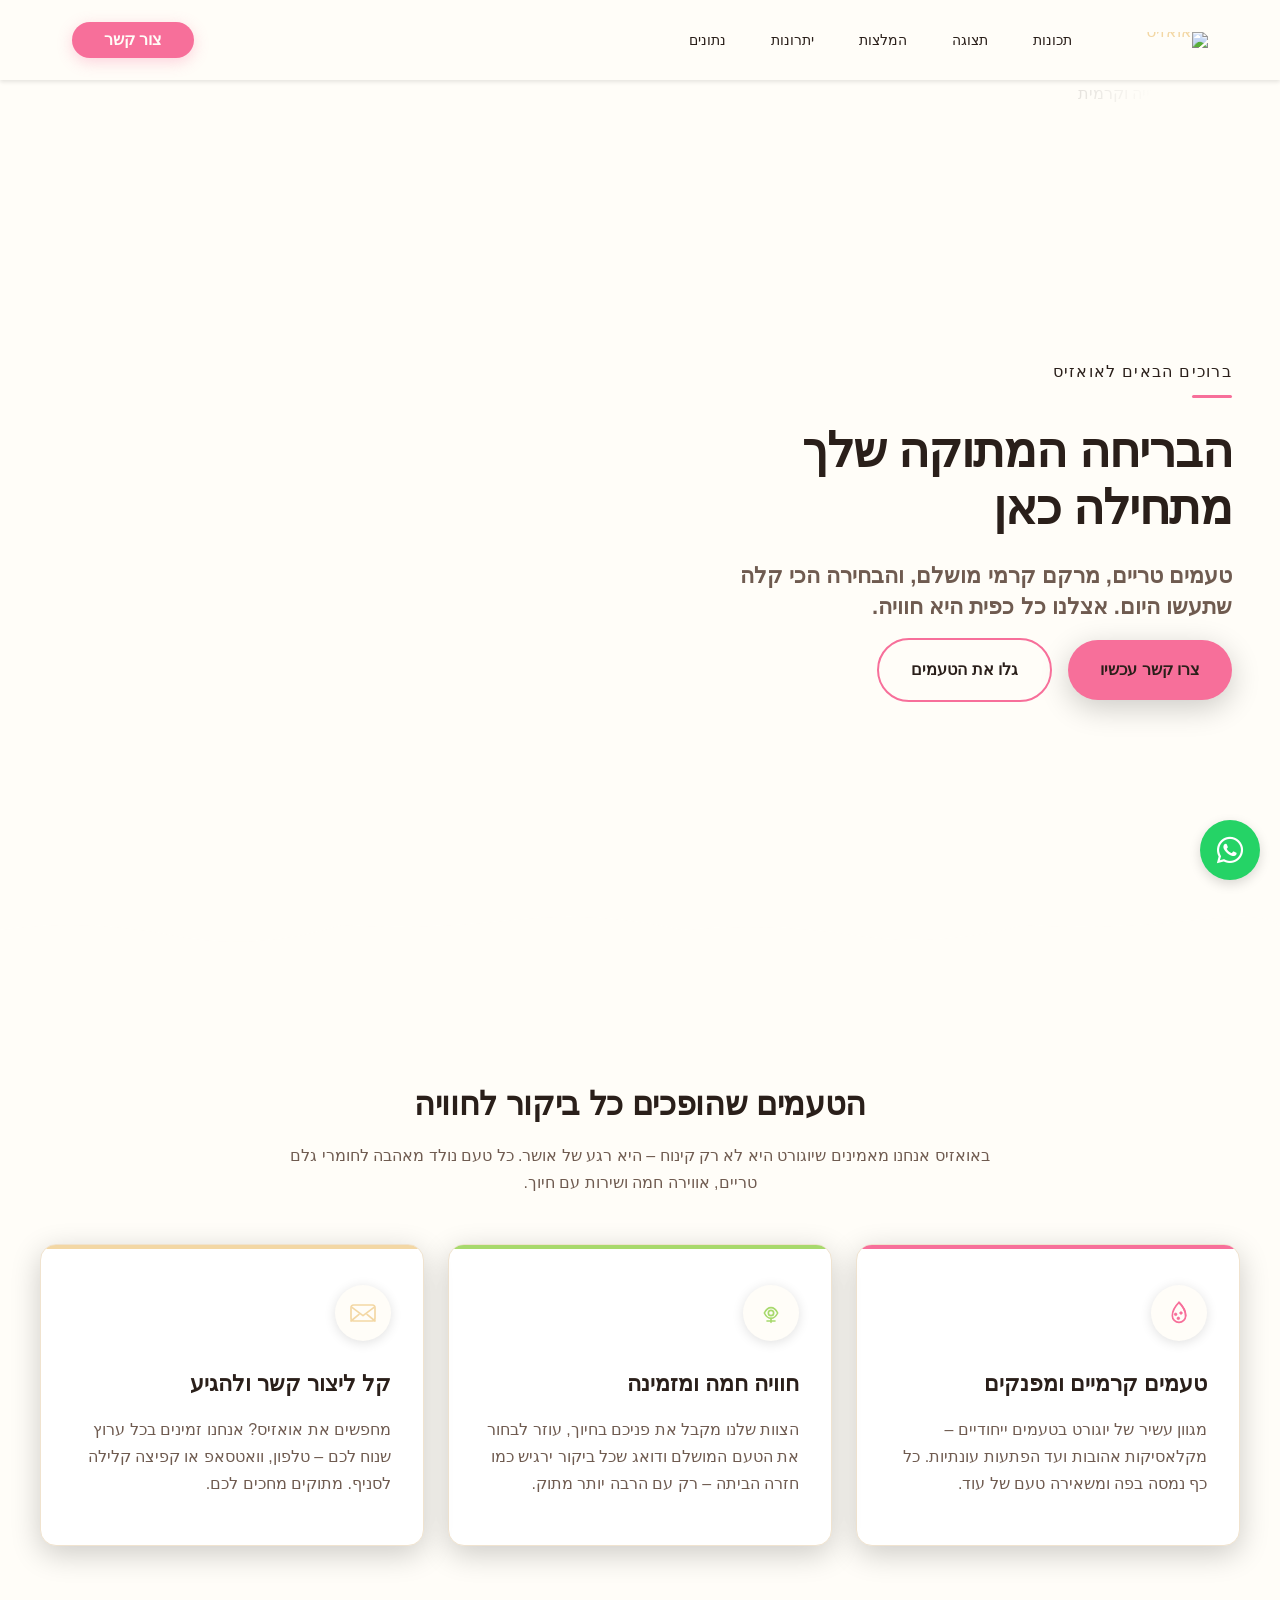
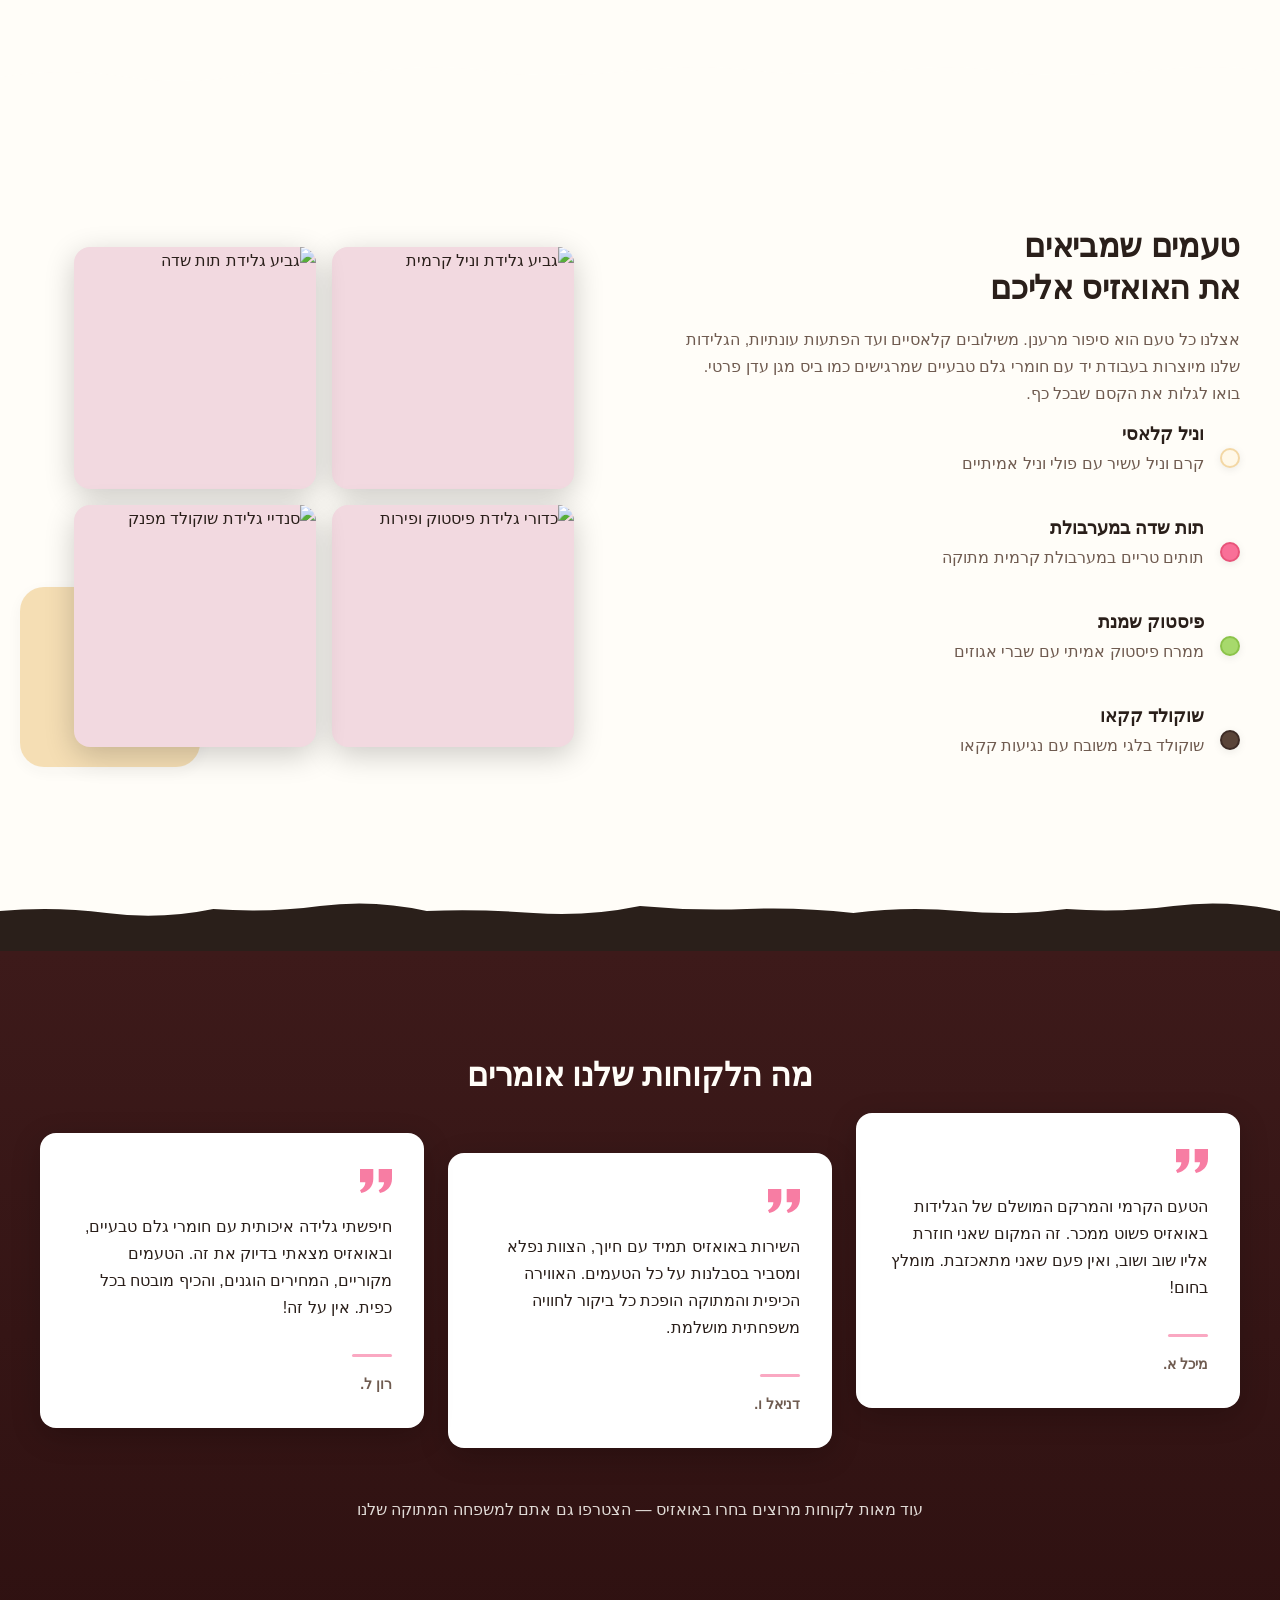
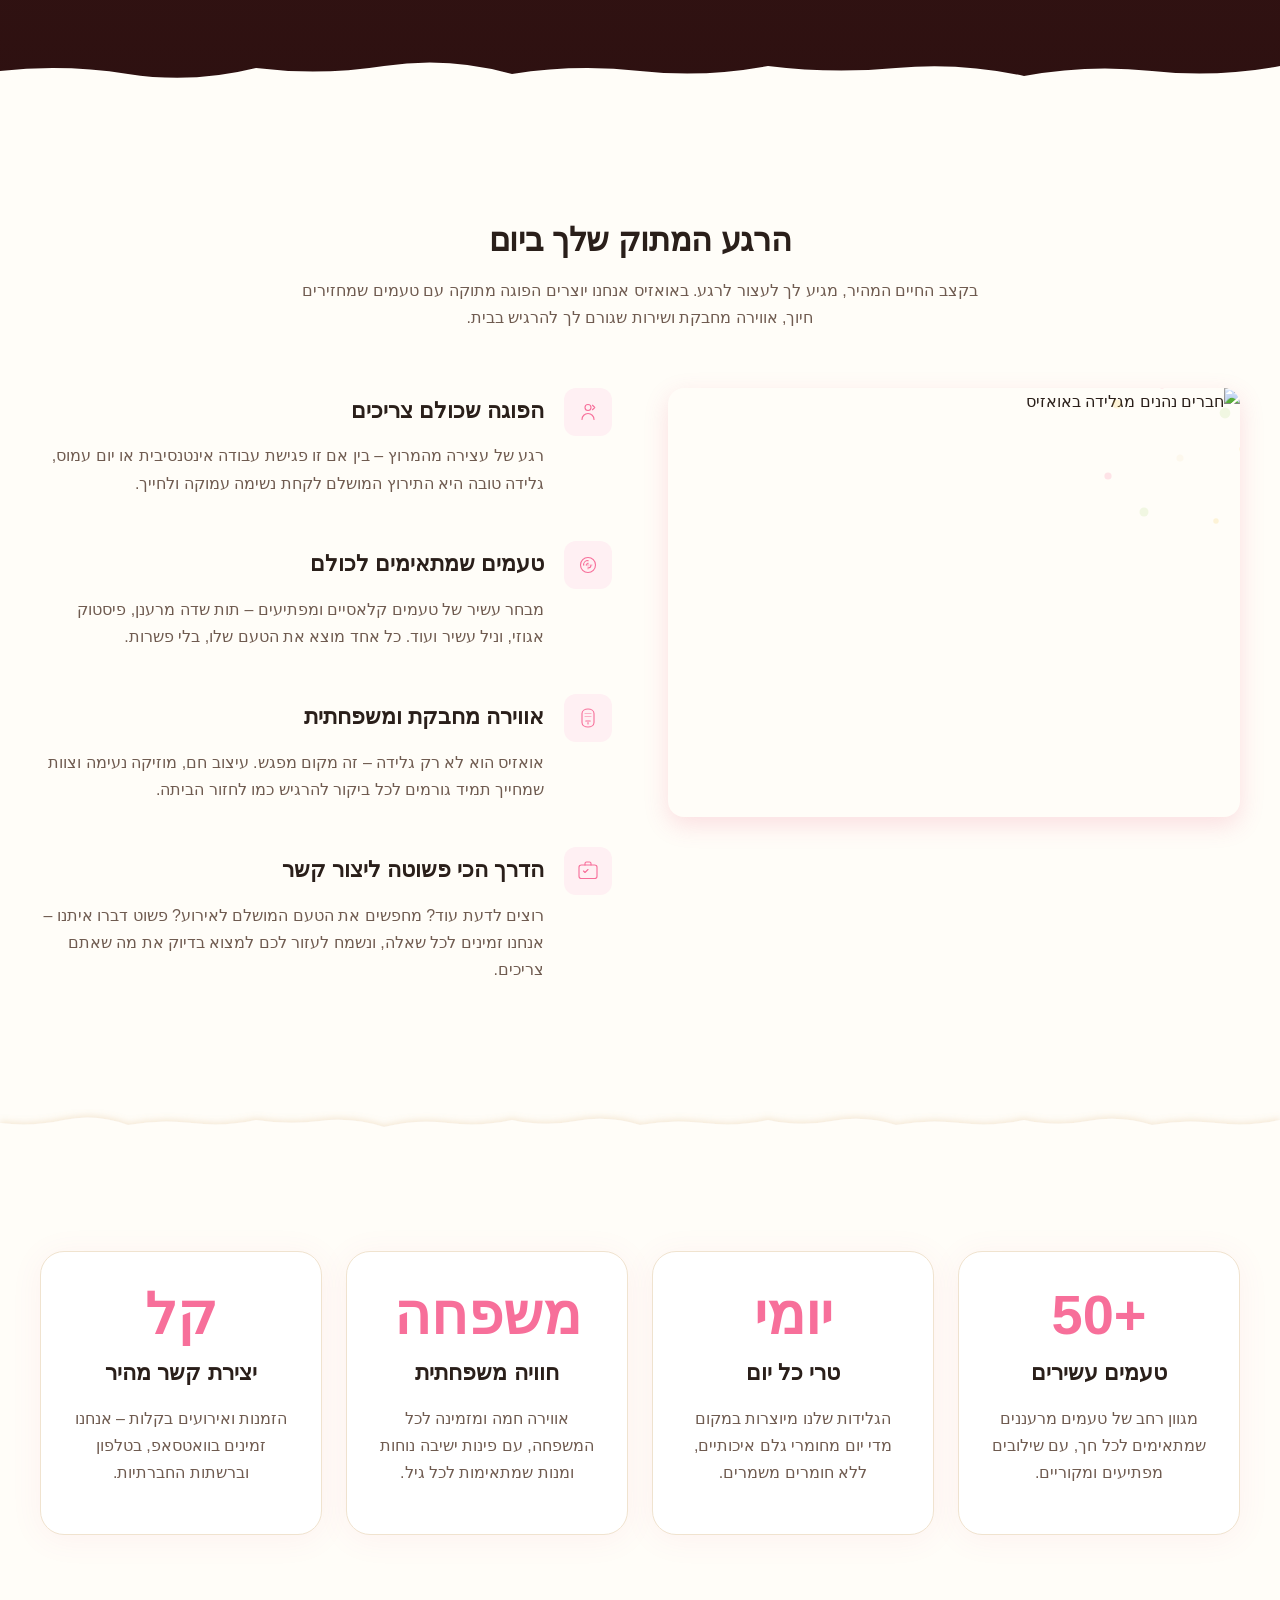
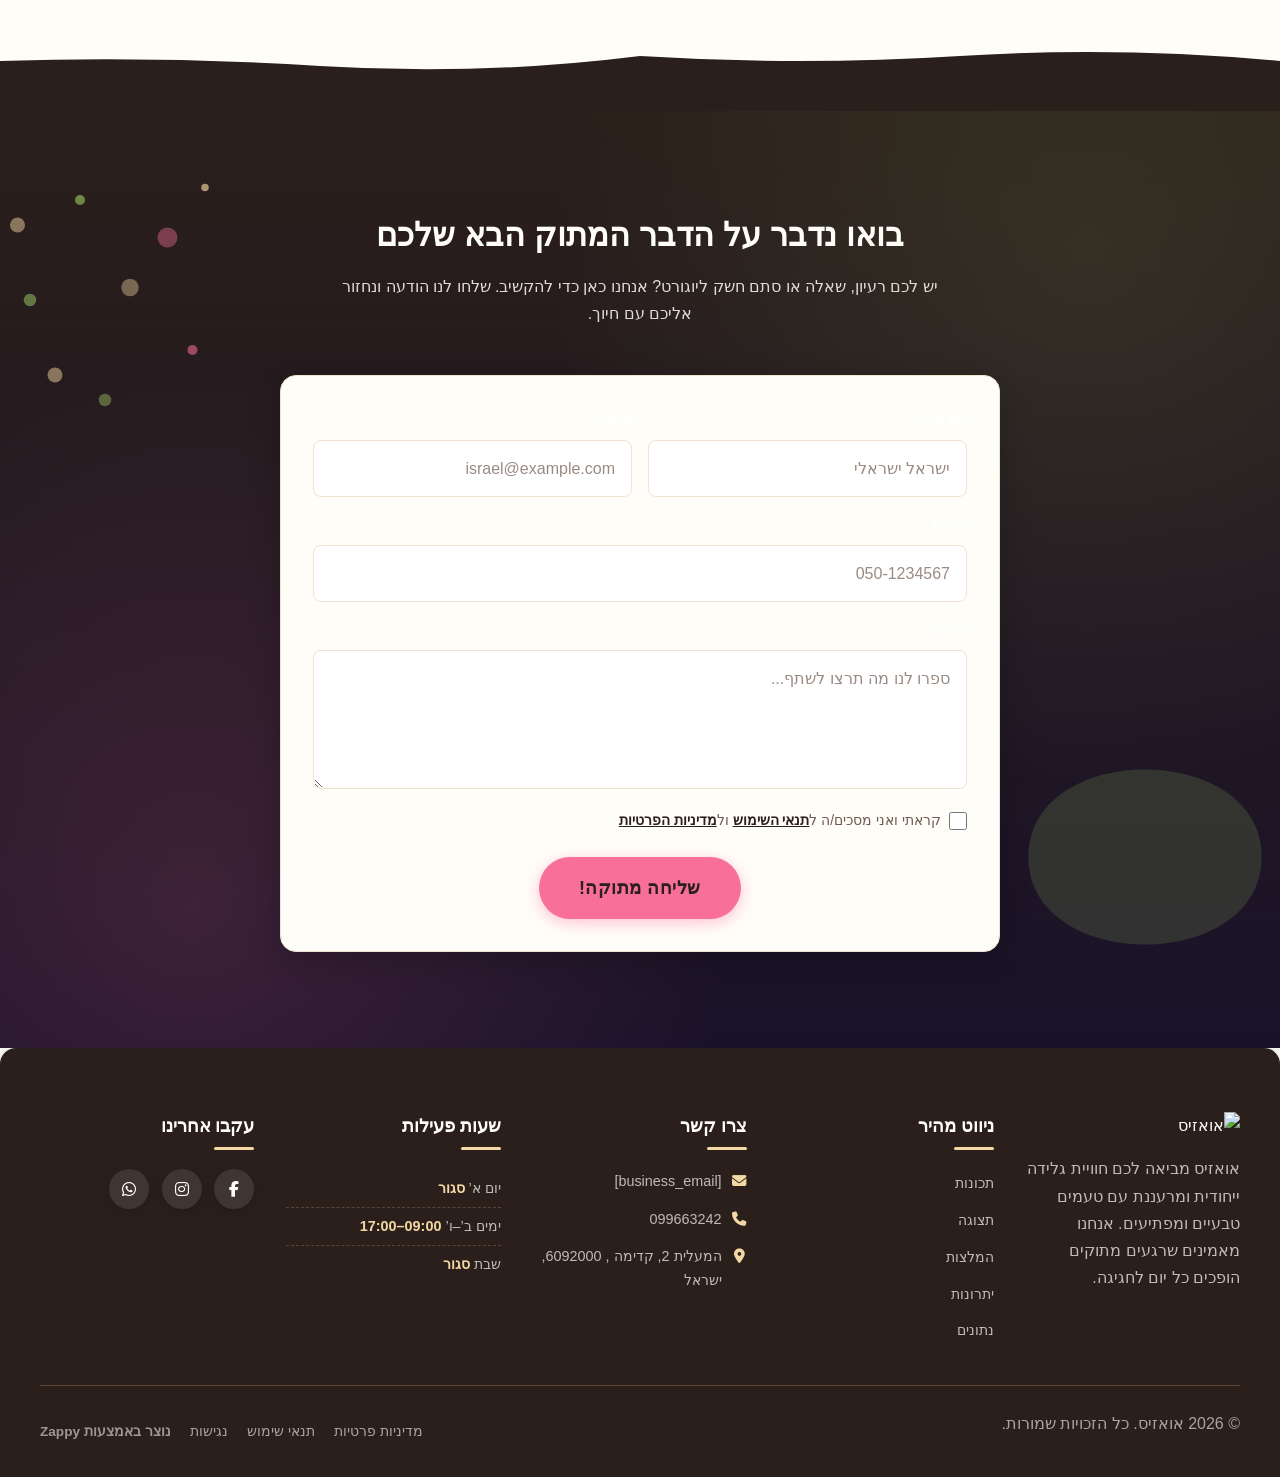
==== commit 84f3fd15: "Incremental sync: 1 page(s) — update_text" ====
--- a/public/index.html
+++ b/public/index.html
@@ -1 +1 @@
-<!doctype html><html dir="rtl" lang="he"><head><meta charset="UTF-8"><meta content="width=device-width,initial-scale=1" name="viewport"><meta content="index, follow" name="robots"><title>גלה את העסק המושלם לרכישה — אואזיס</title><meta content="מחפש עסק למכירה שמתאים בדיוק לשאיפות שלך? בואו לגלות הזדמנויות נדירות עם אואזיס, המומחים בליווי עסקי חכם. התחל את המסע שלך עוד היום!" name="description"><meta content="business for sale, אואזיס, עסק למכירה, הזדמנויות עסקיות, קניית עסק" name="keywords"><link href="/assets/favicon.ico" rel="icon" type="image/x-icon"><link href="/assets/favicon-16x16.png" rel="icon" type="image/png" sizes="16x16"><link href="/assets/favicon-32x32.png" rel="icon" type="image/png" sizes="32x32"><link href="/assets/favicon-48x48.png" rel="icon" type="image/png" sizes="48x48"><link href="/assets/favicon-192x192.png" rel="icon" type="image/png" sizes="192x192"><link href="/assets/favicon-512x512.png" rel="icon" type="image/png" sizes="512x512"><link href="/assets/apple-touch-icon.png" rel="apple-touch-icon"><script>!function(){"use strict";var t="adabdd4d-823b-4989-9e78-149e7227483a",e="https://api.zappy5.com/api/analytics/track",a=18e5,n=2592e6,o=!0,i=!0,r=!0;var s=function(){var e="zappy_visitor_"+t,a=null;try{if(a=localStorage.getItem(e)){var o=JSON.parse(a),i=Date.now();if(i-o.created<n)return o.lastSeen=i,localStorage.setItem(e,JSON.stringify(o)),o.id}}catch(t){console.warn("Zappy Analytics: LocalStorage not available")}var r="zv_"+Date.now()+"_"+Math.random().toString(36).substr(2,9);try{localStorage.setItem(e,JSON.stringify({id:r,created:Date.now(),lastSeen:Date.now()}))}catch(t){}return r}(),c=function(){var e="zappy_session_"+t,n=null;try{if(n=sessionStorage.getItem(e)){var o=JSON.parse(n),i=Date.now();if(i-o.timestamp<a)return o.timestamp=i,sessionStorage.setItem(e,JSON.stringify(o)),o.id}}catch(t){console.warn("Zappy Analytics: SessionStorage not available")}var r="zs_"+Date.now()+"_"+Math.random().toString(36).substr(2,9);try{sessionStorage.setItem(e,JSON.stringify({id:r,timestamp:Date.now()}))}catch(t){}return r}();function l(a,n){n=n||{};var o={website_id:t,event_type:a,page_path:window.location.pathname,referrer:document.referrer||"direct",visitor_id:s,session_id:c,metadata:n};if(navigator.sendBeacon){var i=new Blob([JSON.stringify(o)],{type:"application/json"});navigator.sendBeacon(e,i)}else fetch(e,{method:"POST",headers:{"Content-Type":"application/json"},body:JSON.stringify(o),keepalive:!0}).catch(function(t){console.warn("Zappy Analytics: Failed to track event",t)})}o&&l("pageview",{title:document.title,url:window.location.href}),i&&document.addEventListener("click",function(t){var e=t.target;if("BUTTON"===e.tagName||e.closest("button")){var a="BUTTON"===e.tagName?e:e.closest("button");l("click",{element:"button",text:a.textContent.trim().substring(0,100),id:a.id||null,class:a.className||null})}else if("A"===e.tagName||e.closest("a")){var n="A"===e.tagName?e:e.closest("a");l("navigation",{element:"link",text:n.textContent.trim().substring(0,100),href:n.href,external:n.hostname!==window.location.hostname})}},!0),r&&document.addEventListener("submit",function(t){var e=t.target;l("form_submit",{form_id:e.id||null,form_name:e.name||null,form_action:e.action||null,form_method:e.method||"GET"})},!0);var d=Date.now();window.addEventListener("beforeunload",function(){l("page_unload",{time_on_page:Math.floor((Date.now()-d)/1e3),page_path:window.location.pathname})}),window.zappyAnalytics={track:l,getVisitorId:function(){return s},getSessionId:function(){return c}}}()</script><meta content="גלה את העסק המושלם לרכישה — אואזיס" property="og:title"><meta content="מחפש עסק למכירה שמתאים בדיוק לשאיפות שלך? בואו לגלות הזדמנויות נדירות עם אואזיס, המומחים בליווי עסקי חכם. התחל את המסע שלך עוד היום!" property="og:description"><meta content="summary_large_image" name="twitter:card"><meta content="גלה את העסק המושלם לרכישה — אואזיס" name="twitter:title"><meta content="מחפש עסק למכירה שמתאים בדיוק לשאיפות שלך? בואו לגלות הזדמנויות נדירות עם אואזיס, המומחים בליווי עסקי חכם. התחל את המסע שלך עוד היום!" name="twitter:description"><meta content="website" property="og:type"><meta content="he_IL" property="og:locale"><link href="https://cdnjs.cloudflare.com/ajax/libs/font-awesome/6.4.0/css/all.min.css" rel="stylesheet"><style>.skip-link{position:absolute;top:0;left:0;transform:translateY(-200%);padding:12px 18px;background:var(--bg-dark,#1a1a1a);color:var(--text-light,#fff);font-weight:600;border-radius:0 0 8px 0;z-index:10000}.skip-link:focus{transform:none;outline:2px solid var(--ring,#fff);outline-offset:2px}:focus-visible{outline:2px solid var(--ring,currentColor);outline-offset:3px}</style><link href="/assets/favicon.ico" rel="icon" type="image/x-icon"><link href="/assets/favicon-16x16.png" rel="icon" type="image/png" sizes="16x16"><link href="/assets/favicon-32x32.png" rel="icon" type="image/png" sizes="32x32"><link href="/assets/favicon-48x48.png" rel="icon" type="image/png" sizes="48x48"><link href="/assets/favicon-192x192.png" rel="icon" type="image/png" sizes="192x192"><link href="/assets/favicon-512x512.png" rel="icon" type="image/png" sizes="512x512"><link href="/assets/apple-touch-icon.png" rel="apple-touch-icon"><link href="https://cdn.jsdelivr.net/npm/vanilla-cookieconsent@3/dist/cookieconsent.css" rel="stylesheet"><script src="https://cdn.jsdelivr.net/npm/vanilla-cookieconsent@3/dist/cookieconsent.umd.js"></script><script src="https://cdn.jsdelivr.net/gh/mickidum/acc_toolbar/acctoolbar/acctoolbar.min.js"></script><link href="/styles.css" rel="stylesheet"><script>window.ZAPPY_WEBSITE_ID="adabdd4d-823b-4989-9e78-149e7227483a",window.ZAPPY_API_BASE="https://api.zappy5.com"</script><style id="zappy-dropdown-submenu-styles">#navMenu li:has(.sub-menu),.nav-menu li:has(.sub-menu),.navbar li:has(.sub-menu),nav li:has(.sub-menu){position:relative}#navMenu .sub-menu,.nav-menu .sub-menu,.navbar .sub-menu,nav .sub-menu{display:block!important;position:absolute!important;top:100%;left:0;min-width:220px;background:#fff;border-radius:8px;box-shadow:0 8px 25px rgba(0,0,0,.15);padding:8px 0;opacity:0;visibility:hidden;transform:translateY(10px);transition:all .3s ease;z-index:1000;list-style:none;pointer-events:none}#navMenu li:hover>.sub-menu,.nav-menu li:hover>.sub-menu,.navbar li:hover>.sub-menu,nav li:hover>.sub-menu{opacity:1!important;visibility:visible!important;transform:translateY(0)!important;pointer-events:auto!important}.sub-menu li{list-style:none;margin:0;padding:0}.sub-menu a{display:block!important;padding:10px 16px!important;color:var(--text-dark,#333)!important;font-weight:500;text-decoration:none;white-space:nowrap;transition:background-color .2s}.sub-menu .zappy-nav-child>a{padding-left:28px!important;font-size:.9em!important;opacity:.85!important}[dir=rtl] .sub-menu .zappy-nav-child>a,html[lang=ar] .sub-menu .zappy-nav-child>a,html[lang=he] .sub-menu .zappy-nav-child>a{padding-left:10px!important;padding-right:28px!important}.sub-menu .zappy-nav-parent>a{font-weight:600!important}.sub-menu a:hover{background-color:#f5f5f5}[dir=rtl] .nav-menu .sub-menu,[dir=rtl] .navbar .sub-menu,[dir=rtl] nav .sub-menu,html[lang=ar] .nav-menu .sub-menu,html[lang=ar] .navbar .sub-menu,html[lang=ar] nav .sub-menu,html[lang=he] .nav-menu .sub-menu,html[lang=he] .navbar .sub-menu,html[lang=he] nav .sub-menu{left:auto!important;right:0!important}.sub-menu:empty,.sub-menu:not(:has(li)):not(:has(> a)),.sub-menu:not(:has(li:not(.zappy-hidden-menu-item))):not(:has(> a)){display:none!important;opacity:0!important;visibility:hidden!important;pointer-events:none!important}li:has(.menu-group-title):hover>.sub-menu{opacity:1!important;visibility:visible!important;transform:translateY(0)!important;pointer-events:auto!important}#navMenu>li>.menu-group-title,.nav-menu>li>.menu-group-title{display:inline-block;padding:.5rem 1rem;cursor:default;user-select:none}@media (max-width:768px){#navMenu .sub-menu,.nav-menu .sub-menu,.navbar .sub-menu,nav .sub-menu{position:static!important;transform:none!important;box-shadow:none!important;background:0 0!important;max-height:0;overflow:hidden;opacity:0;visibility:hidden;transition:max-height .3s ease,opacity .3s ease;padding:0!important;border-radius:0!important}#navMenu .sub-menu.mobile-expanded,.nav-menu .sub-menu.mobile-expanded,.navbar .sub-menu.mobile-expanded{max-height:none!important;overflow-y:visible!important;opacity:1!important;visibility:visible!important;padding:8px 0 8px 16px!important}[dir=rtl] .sub-menu.mobile-expanded,html[lang=he] .sub-menu.mobile-expanded{padding:8px 16px 8px 0!important}#navMenu li:hover>.sub-menu,.nav-menu li:hover>.sub-menu,.navbar li:hover>.sub-menu,nav li:hover>.sub-menu{opacity:0;visibility:hidden;pointer-events:none}#navMenu li>.sub-menu.mobile-expanded,.nav-menu li>.sub-menu.mobile-expanded,.navbar li>.sub-menu.mobile-expanded,nav li>.sub-menu.mobile-expanded{opacity:1!important;visibility:visible!important;pointer-events:auto!important}#navMenu li:has(.sub-menu),.nav-menu li:has(.sub-menu),.navbar li:has(.sub-menu),nav li:has(.sub-menu){display:flex!important;flex-wrap:wrap!important;align-items:center!important;position:relative!important;min-height:44px!important}#navMenu li:has(.sub-menu)>a,.nav-menu li:has(.sub-menu)>a,.navbar li:has(.sub-menu)>a,nav li:has(.sub-menu)>a{flex:1!important;min-width:0!important}#navMenu li:has(.sub-menu)>.menu-group-title,.nav-menu li:has(.sub-menu)>.menu-group-title,.navbar li:has(.sub-menu)>.menu-group-title,nav li:has(.sub-menu)>.menu-group-title{flex:1!important;min-width:0!important;padding:0!important;line-height:inherit!important}#navMenu li:has(.sub-menu)>.sub-menu,.nav-menu li:has(.sub-menu)>.sub-menu,.navbar li:has(.sub-menu)>.sub-menu,nav li:has(.sub-menu)>.sub-menu{flex-basis:100%!important;width:100%!important}#navMenu li:has(.sub-menu)>a [class*=arrow],#navMenu li:has(.sub-menu)>a [class*=chevron],.nav-menu li:has(.sub-menu)>a .fa-angle-down,.nav-menu li:has(.sub-menu)>a .fa-chevron-down,.nav-menu li:has(.sub-menu)>a [class*=arrow],.nav-menu li:has(.sub-menu)>a [class*=chevron],nav li:has(.sub-menu)>a [class*=arrow],nav li:has(.sub-menu)>a [class*=chevron]{display:none!important;visibility:hidden!important}.mobile-submenu-toggle{display:flex!important;align-items:center!important;justify-content:center!important;width:44px!important;height:auto!important;background:0 0!important;border:none!important;cursor:pointer!important;color:var(--text-dark)!important;position:static!important;flex-shrink:0!important;align-self:stretch!important;z-index:2!important;padding:0!important;margin:0!important}.mobile-submenu-toggle::after{content:''!important;width:0!important;height:0!important;border-left:6px solid transparent!important;border-right:6px solid transparent!important;border-top:7px solid currentColor!important;transition:transform .3s ease!important}.mobile-submenu-toggle.expanded::after{transform:rotate(180deg)!important}.sub-menu a{padding:10px 0!important;display:block!important;color:var(--text-dark)!important;white-space:normal!important}.sub-menu .zappy-nav-child>a{padding-left:28px!important;font-size:.9em!important;opacity:.85!important}[dir=rtl] .sub-menu .zappy-nav-child>a,html[lang=ar] .sub-menu .zappy-nav-child>a,html[lang=he] .sub-menu .zappy-nav-child>a{padding-left:0!important;padding-right:28px!important}.sub-menu .zappy-nav-parent>a{font-weight:600!important}#navMenu.active,.nav-menu.active{max-width:100vw!important;overflow-x:hidden!important;box-sizing:border-box!important}.navbar .sub-menu li a,.zappy-products-dropdown .sub-menu a,nav.navbar .sub-menu li a{color:var(--text-dark)!important}}@media (min-width:769px){.mobile-submenu-toggle{display:none!important}}</style><style id="zappy-widget-visibility">html[dir=rtl] .whatsapp-float{right:20px!important;left:auto!important}html:not([dir]) .whatsapp-float,html[dir=ltr] .whatsapp-float{left:20px!important;right:auto!important}html[dir=rtl] #mic-access-tool-general-button,html[dir=rtl] #mic-init-access-tool #mic-access-tool-general-button,html[dir=rtl] #mic-init-access-tool .mic-access-tool-general-button,html[dir=rtl] ._access-icon,html[dir=rtl] .mic-access-tool-general-button{left:20px!important;right:auto!important}html:not([dir]) #mic-access-tool-general-button,html:not([dir]) #mic-init-access-tool #mic-access-tool-general-button,html:not([dir]) #mic-init-access-tool .mic-access-tool-general-button,html:not([dir]) ._access-icon,html:not([dir]) .mic-access-tool-general-button,html[dir=ltr] #mic-access-tool-general-button,html[dir=ltr] #mic-init-access-tool #mic-access-tool-general-button,html[dir=ltr] #mic-init-access-tool .mic-access-tool-general-button,html[dir=ltr] ._access-icon,html[dir=ltr] .mic-access-tool-general-button{right:20px!important;left:auto!important}@media (max-width:768px){.whatsapp-float{display:flex!important}}@media (min-width:769px){.whatsapp-float{display:flex!important}}@media (max-width:768px){#mic-access-tool-general-button,#mic-init-access-tool #mic-access-tool-general-button,#mic-init-access-tool .mic-access-tool-general-button,._access-icon,.mic-access-tool-general-button{display:flex!important;visibility:visible!important;opacity:1!important;pointer-events:auto!important}#mic-access-tool-box.opened-mic-access-tool,#mic-init-access-tool #mic-access-tool-box.opened-mic-access-tool,.mic-access-tool-box.opened-mic-access-tool{visibility:visible!important;opacity:1!important;pointer-events:auto!important}}@media (min-width:769px){#mic-access-tool-general-button,#mic-init-access-tool #mic-access-tool-general-button,#mic-init-access-tool .mic-access-tool-general-button,._access-icon,.mic-access-tool-general-button{display:flex!important;visibility:visible!important;opacity:1!important;pointer-events:auto!important}#mic-access-tool-box.opened-mic-access-tool,#mic-init-access-tool #mic-access-tool-box.opened-mic-access-tool,.mic-access-tool-box.opened-mic-access-tool{visibility:visible!important;opacity:1!important;pointer-events:auto!important}}</style></head><body><a href="#main" class="skip-link">דלג לתוכן הראשי</a><nav class="navbar" dir="rtl"><button class="mobile-toggle" aria-label="Menu" id="mobileToggle"><svg viewBox="0 0 24 24" fill="none" class="hamburger-icon" height="24" width="24"><path d="M3 12h18M3 6h18M3 18h18" stroke="currentColor" stroke-width="2" stroke-linecap="round"></path></svg> <svg viewBox="0 0 24 24" fill="none" class="close-icon" height="24" width="24" style="display:none"><path d="M18 6L6 18M6 6l12 12" stroke="currentColor" stroke-width="2" stroke-linecap="round"></path></svg></button> <button class="phone-header-btn" aria-label="Call" data-phone="099663242"><svg viewBox="0 0 24 24" fill="currentColor" height="20" width="20"><path d="M22 16.92v3a2 2 0 0 1-2.18 2 19.79 19.79 0 0 1-8.63-3.07 19.5 19.5 0 0 1-6-6 19.79 19.79 0 0 1-3.07-8.67A2 2 0 0 1 4.11 2h3a2 2 0 0 1 2 1.72 12.84 12.84 0 0 0 .7 2.81 2 2 0 0 1-.45 2.11L8.09 9.91a16 16 0 0 0 6 6l1.27-1.27a2 2 0 0 1 2.11-.45 12.84 12.84 0 0 0 2.81.7A2 2 0 0 1 22 16.92z"></path></svg></button><div class="nav-container"><div class="nav-right-group"><div class="nav-brand"><a href="/" class="logo-link"><img alt="אואזיס" class="logo" src="/assets/site-----image-1.webp"></a></div><ul class="nav-menu" id="navMenu"><li><a href="#features">תכונות</a></li><li><a href="#showcase">תצוגה</a></li><li><a href="#testimonials">המלצות</a></li><li><a href="#benefits">יתרונות</a></li><li><a href="#stats">נתונים</a></li><li class="mobile-contact-link nav-cta-mobile-item"><a href="#cta" class="nav-cta-btn">צור קשר</a></li></ul></div><div class="nav-cta-container"><a href="#cta" class="nav-cta-btn">צור קשר</a></div></div></nav><script>window.addEventListener("load",function(){const e=document.querySelector(".navbar, nav, header");if(!e)return void console.log("[Navbar] Navbar element not found");let t=document.getElementById("mobileToggle")||document.querySelector(".mobile-toggle")||document.querySelector(".hamburger")||document.querySelector(".hamburger-menu")||document.querySelector(".menu-toggle")||document.querySelector(".burger-menu")||document.querySelector('[aria-label="Menu"]')||document.querySelector('[aria-label="תפריט"]');const o=document.querySelector(".phone-header-btn"),n=window.getComputedStyle(e);let r=n.backgroundColor;if(console.log("[Navbar] Initial navbar background:",r),"transparent"===r||"rgba(0, 0, 0, 0)"===r||r.startsWith("rgba")&&r.includes(", 0)")){const e=n.backgroundImage;if(e&&"none"!==e)console.log("[Navbar] Navbar has background image/gradient, using dark text"),r="rgb(240, 240, 240)";else{const e=window.getComputedStyle(document.body).backgroundColor;console.log("[Navbar] Navbar transparent, using body background:",e),r=e}}const a=r.match(/\d+/g);if(a&&a.length>=3){const e=(.299*parseInt(a[0])+.587*parseInt(a[1])+.114*parseInt(a[2]))/255;console.log("[Navbar] Mobile button colors preserved from Claude CSS (luminance:",e.toFixed(2)+")");const n=document.createElement("style");n.id="zappy-mobile-nav-fix";document.documentElement.lang;document.documentElement.dir,n.textContent='\n        /* Hide mobile buttons on desktop, show only on mobile */\n        @media (min-width: 769px) {\n          .mobile-toggle,\n          .phone-header-btn {\n            display: none !important;\n          }\n        }\n        \n        /* Show and position mobile buttons correctly on mobile */\n        @media (max-width: 768px) {\n          .navbar,\n          nav.navbar {\n            min-height: 70px !important;\n          }\n\n          .mobile-toggle,\n          .phone-header-btn {\n            position: absolute !important;\n            top: 0 !important;\n            bottom: 0 !important;\n            margin-top: auto !important;\n            margin-bottom: auto !important;\n            transform: none !important;\n            z-index: 1001 !important;\n            display: flex !important;\n            align-items: center !important;\n            justify-content: center !important;\n            width: 36px !important;\n            height: 36px !important;\n            border-radius: 50% !important;\n            border: none !important;\n            cursor: pointer !important;\n            padding: 6px !important;\n            background: none !important;\n            color: var(--nav-text, var(--text-dark)) !important;\n            touch-action: manipulation !important;\n            -webkit-tap-highlight-color: transparent !important;\n          }\n\n          html[data-zappy-site-type="ecommerce"] .phone-header-btn,\n          body[data-zappy-site-type="ecommerce"] .phone-header-btn,\n          html[data-zappy-site-type="ecommerce"] header .phone-header-btn,\n          html[data-zappy-site-type="ecommerce"] nav .phone-header-btn {\n            display: none !important;\n            visibility: hidden !important;\n            width: 0 !important;\n            height: 0 !important;\n            min-width: 0 !important;\n            overflow: hidden !important;\n          }\n          \n          /* LTR positioning (default): hamburger LEFT, phone RIGHT */\n          html:not([dir="rtl"]):not([lang="he"]):not([lang="ar"]) .mobile-toggle,\n          html[dir="ltr"] .mobile-toggle {\n            left: 12px !important;\n            right: auto !important;\n          }\n          html:not([dir="rtl"]):not([lang="he"]):not([lang="ar"]) .phone-header-btn,\n          html[dir="ltr"] .phone-header-btn {\n            right: 12px !important;\n            left: auto !important;\n          }\n          \n          /* RTL positioning: hamburger RIGHT, phone LEFT */\n          html[dir="rtl"] .mobile-toggle,\n          html[lang="he"] .mobile-toggle,\n          html[lang="ar"] .mobile-toggle {\n            right: 12px !important;\n            left: auto !important;\n          }\n          html[dir="rtl"] .phone-header-btn,\n          html[lang="he"] .phone-header-btn,\n          html[lang="ar"] .phone-header-btn {\n            left: 12px !important;\n            right: auto !important;\n          }\n          \n          /* CRITICAL: Ensure nav-container has min-height on mobile */\n          /* All children are positioned absolutely/fixed on mobile, so height:auto collapses to 0 */\n          .nav-container {\n            min-height: 70px !important;\n            position: relative !important;\n          }\n          \n          /* Ensure SVG icons are properly sized and inherit color */\n          .mobile-toggle svg,\n          .phone-header-btn svg {\n            width: 24px !important;\n            height: 24px !important;\n            /* Don\'t force display - let JavaScript control hamburger/close toggle */\n          }\n          \n          /* Reset nav-cta-container on mobile - remove desktop box-shadow/padding */\n          /* that creates a visible ghost box when CTA button is hidden */\n          .nav-cta-container {\n            box-shadow: none !important;\n            padding: 0 !important;\n          }\n          \n          /* Hide nav-cta-container entirely on mobile when there\'s no lang-switcher */\n          /* (only the CTA button is inside, and it\'s hidden on mobile) */\n          .nav-cta-container:not(:has(.lang-switcher)) {\n            display: none !important;\n          }\n          \n          /* CRITICAL: Prevent hero image fade gradient from bleeding over headline text */\n          /* The .image-fade-gradient has bottom: -30px (extends below parent) */\n          /* On mobile stacked layout, this overlaps the h1 text below the image */\n          .hero-image-column {\n            overflow: hidden !important;\n          }\n          .image-fade-gradient {\n            bottom: 0 !important;\n          }\n          \n          /* Hide desktop language switcher on mobile - hamburger menu handles it */\n          /* High specificity to override stored CSS */\n          .lang-switcher,\n          .nav-cta-container .lang-switcher,\n          .nav-container .lang-switcher,\n          .navbar .lang-switcher,\n          .navbar .nav-cta-container .lang-switcher {\n            display: none !important;\n          }\n        }\n      ';const r=document.getElementById("zappy-mobile-nav-fix");r&&r.remove(),document.head.appendChild(n),console.log("[Navbar] Critical CSS injected for mobile nav positioning");const i=window.innerWidth<=768;if(t){const e=t.querySelector(".hamburger-icon"),o=t.querySelector(".close-icon");e&&(e.style.setProperty("width","24px","important"),e.style.setProperty("height","24px","important"),e.style.setProperty("display","block","important")),o&&(o.style.setProperty("width","24px","important"),o.style.setProperty("height","24px","important"),o.style.setProperty("display","none","important")),i?(t.style.setProperty("position","absolute","important"),t.style.setProperty("top","0","important"),t.style.setProperty("bottom","0","important"),t.style.setProperty("margin-top","auto","important"),t.style.setProperty("margin-bottom","auto","important"),t.style.setProperty("transform","none","important"),t.style.setProperty("z-index","1001","important"),t.style.removeProperty("left"),t.style.removeProperty("right"),console.log("[Navbar] Mobile toggle positioning applied (mobile viewport)")):(t.style.removeProperty("position"),t.style.removeProperty("top"),t.style.removeProperty("transform"),t.style.removeProperty("z-index"),t.style.removeProperty("left"),t.style.removeProperty("right"),console.log("[Navbar] Desktop viewport - cleared mobile toggle inline positioning"))}if(o){const e=o.querySelector("svg");e&&(e.style.width="24px",e.style.height="24px",e.setAttribute("width","24"),e.setAttribute("height","24")),i?(o.style.setProperty("position","absolute","important"),o.style.setProperty("top","0","important"),o.style.setProperty("bottom","0","important"),o.style.setProperty("margin-top","auto","important"),o.style.setProperty("margin-bottom","auto","important"),o.style.setProperty("transform","none","important"),o.style.setProperty("z-index","1001","important"),o.style.removeProperty("left"),o.style.removeProperty("right"),console.log("[Navbar] Phone button positioning applied (mobile viewport)")):(o.style.removeProperty("position"),o.style.removeProperty("top"),o.style.removeProperty("transform"),o.style.removeProperty("z-index"),o.style.removeProperty("left"),o.style.removeProperty("right"),console.log("[Navbar] Desktop viewport - cleared phone button inline positioning"))}}else console.log("[Navbar] Could not parse background color:",r);t=document.getElementById("mobileToggle")||document.querySelector(".mobile-toggle")||document.querySelector(".hamburger")||document.querySelector(".hamburger-menu")||document.querySelector(".menu-toggle")||document.querySelector(".burger-menu")||document.querySelector('[aria-label="Menu"]')||document.querySelector('[aria-label="תפריט"]');const i=document.getElementById("navMenu")||document.querySelector(".nav-menu")||document.querySelector(".nav-links")||document.querySelector("nav ul:not(.submenu)");if(!t||!i)return void console.log("[Navbar] Mobile toggle or menu not found:",{toggle:!!t,menu:!!i});i.id||(i.id="navMenu"),console.log("[Navbar] Initializing mobile menu...");const l=t.cloneNode(!0);t.parentNode.replaceChild(l,t);var s=0;function p(e){var t=Date.now();t-s<300||(s=t,function(e){e.preventDefault(),e.stopPropagation();const t=l.querySelector(".hamburger-icon"),o=l.querySelector(".close-icon");i.classList.contains("active")?(i.classList.remove("active"),t&&t.style.setProperty("display","block","important"),o&&o.style.setProperty("display","none","important"),document.body.style.overflow="",document.body.classList.remove("menu-open"),console.log("[Navbar] Menu closed")):(i.classList.add("active"),t&&t.style.setProperty("display","none","important"),o&&o.style.setProperty("display","block","important"),document.body.style.overflow="hidden",document.body.classList.add("menu-open"),console.log("[Navbar] Menu opened"))}(e))}l.addEventListener("click",p),l.addEventListener("touchend",p),document.addEventListener("keydown",function(e){if(("Escape"===e.key||"Esc"===e.key)&&i.classList.contains("active")){const e=l.querySelector(".hamburger-icon"),t=l.querySelector(".close-icon");i.classList.remove("active"),e&&e.style.setProperty("display","block","important"),t&&t.style.setProperty("display","none","important"),document.body.style.overflow="",document.body.classList.remove("menu-open"),console.log("[Navbar] Menu closed (Escape)")}}),i.querySelectorAll("a").forEach(function(e){e.addEventListener("click",function(){if("#"===this.getAttribute("href"))return;const e=l.querySelector(".hamburger-icon"),t=l.querySelector(".close-icon");i.classList.remove("active"),e&&e.style.setProperty("display","block","important"),t&&t.style.setProperty("display","none","important"),document.body.style.overflow="",document.body.classList.remove("menu-open"),console.log("[Navbar] Menu closed (link clicked)")})});var m=i.querySelectorAll(".dropdown-toggle");m.forEach(function(e){e.addEventListener("click",function(e){e.preventDefault(),e.stopPropagation();var t=this.closest(".nav-dropdown");t&&(t.parentNode.querySelectorAll(".nav-dropdown.open").forEach(function(e){e!==t&&e.classList.remove("open")}),t.classList.toggle("open"),console.log("[Navbar] Dropdown toggled:",t.classList.contains("open")?"open":"closed"))})}),document.addEventListener("click",function(e){e.target.closest(".nav-dropdown")||document.querySelectorAll(".nav-dropdown.open").forEach(function(e){e.classList.remove("open")})}),console.log("[Navbar] Dropdown handlers initialized for "+m.length+" dropdowns"),o&&o.addEventListener("click",function(){const e=document.querySelectorAll('a[href^="tel:"]'),t=e.length>0?e[0].getAttribute("href").replace("tel:",""):"099663242";window.location.href="tel:"+t,console.log("[Navbar] Phone button clicked")}),console.log("[Navbar] Mobile menu initialized successfully")})</script><main id="main"><section class="index-hero-section" data-band-index="0" data-layout-spec="בית-hero" id="hero" data-hero-treatment="fade-bleed" data-hero-type="fullscreen-scrim" style="--hero-fade-color:var(--bg-light)"><img alt="גלידת אואזיס טרייה וקרמית" class="hero-fade-img" src="/assets/site-index-hero-image-1.webp" data-context="A bright natural-light scene of creamy ice cream cones and cups on a café counter with subtle human warmth, shot from a slightly elevated angle. The composition places the main subject (a tall strawberry cone and a pistachio cup) on the right side of the frame, leaving the left side softly blurred for text overlay. Warm vanilla tones, soft sunlight, and creamy highlights dominate the palette." data-placeholder="index-hero-image-1" height="600" loading="eager" width="1200" data-hero-bg="true" fetchpriority="high"><div class="hero-fade-content"><p class="hero-eyebrow">ברוכים הבאים לאואזיס</p><h1 class="display-xl">הבריחה המתוקה שלך מתחילה כאן</h1><h3 class="hero-subtitle">טעמים טריים, מרקם קרמי מושלם, והבחירה הכי קלה שתעשו היום. אצלנו כל כפית היא חוויה.</h3><div class="hero-cta-row"><a href="#contact" class="btn-primary hero-btn">צרו קשר עכשיו</a> <a href="#flavors" class="hero-btn btn-secondary">גלו את הטעמים</a></div></div><div class="hero-divider-wrapper" aria-hidden="true" data-no-icon-edit="true"><svg viewBox="0 0 1200 80" xmlns="http://www.w3.org/2000/svg" preserveAspectRatio="none"><path d="M0,80 L0,30 Q80,18 160,35 T320,25 Q400,30 480,20 T640,30 Q720,22 800,35 T960,25 Q1040,30 1120,20 T1200,30 L1200,80 Z" fill="var(--bg-light)"></path></svg></div></section><section class="index-features-section" data-band-index="1" data-layout-spec="בית-features" id="features" dir="rtl"><div class="features-container"><div class="features-intro"><h2 class="features-heading">הטעמים שהופכים כל ביקור לחוויה</h2><p class="features-subtitle">באואזיס אנחנו מאמינים שיוגורט היא לא רק קינוח – היא רגע של אושר. כל טעם נולד מאהבה לחומרי גלם טריים, אווירה חמה ושירות עם חיוך.</p></div><div class="features-grid zappy-preserve-css-grid" data-original-gap="24px" data-original-item-width="384" data-zappy-explicit-columns="true" style="--zappy-grid-cols:repeat(auto-fit, minmax(min(100%, 384px), 1fr));grid-template-columns:repeat(auto-fit, minmax(min(100%, 384px), 1fr));display:grid;align-items:stretch !important"><article class="feature-card card-strawberry" data-grid-item-index="0"><div class="card-accent-strip"></div><div class="card-icon-wrapper"><svg viewBox="0 0 48 48" xmlns="http://www.w3.org/2000/svg" fill="none" data-element-type="icon" data-icon-type="svg" class="card-icon"><path d="M24 8C24 8 14 18 14 28C14 33.5228 18.4772 38 24 38C29.5228 38 34 33.5228 34 28C34 18 24 8 24 8Z" stroke="currentColor" stroke-width="2.5" stroke-linecap="round" stroke-linejoin="round"></path><path d="M24 8C24 8 34 18 34 28" stroke="currentColor" stroke-width="2.5" stroke-linecap="round" stroke-linejoin="round"></path><circle cx="19" cy="26" r="2" fill="currentColor"></circle><circle cx="27" cy="24" r="2" fill="currentColor"></circle><circle cx="23" cy="32" r="2" fill="currentColor"></circle></svg></div><h3 class="card-title">טעמים קרמיים ומפנקים</h3><p class="card-description">מגוון עשיר של יוגורט בטעמים ייחודיים – מקלאסיקות אהובות ועד הפתעות עונתיות. כל כף נמסה בפה ומשאירה טעם של עוד.</p></article><article class="feature-card card-pistachio" data-grid-item-index="1"><div class="card-accent-strip"></div><div class="card-icon-wrapper"><svg viewBox="0 0 48 48" xmlns="http://www.w3.org/2000/svg" fill="none" data-element-type="icon" data-icon-type="svg" class="card-icon"><path d="M14 24C14 24 18 16 24 16C30 16 34 24 34 24C34 24 30 32 24 32C18 32 14 24 14 24Z" stroke="currentColor" stroke-width="2.5" stroke-linecap="round" stroke-linejoin="round"></path><circle cx="24" cy="24" r="4" stroke="currentColor" stroke-width="2.5" stroke-linecap="round" stroke-linejoin="round"></circle><path d="M24 32V38" stroke="currentColor" stroke-width="2.5" stroke-linecap="round"></path><path d="M18 36H30" stroke="currentColor" stroke-width="2.5" stroke-linecap="round"></path></svg></div><h3 class="card-title">חוויה חמה ומזמינה</h3><p class="card-description">הצוות שלנו מקבל את פניכם בחיוך, עוזר לבחור את הטעם המושלם ודואג שכל ביקור ירגיש כמו חזרה הביתה – רק עם הרבה יותר מתוק.</p></article><article class="feature-card card-wafer" data-grid-item-index="2"><div class="card-accent-strip"></div><div class="card-icon-wrapper"><svg viewBox="0 0 48 48" xmlns="http://www.w3.org/2000/svg" fill="none" data-element-type="icon" data-icon-type="svg" class="card-icon"><path d="M8 16L24 28L40 16" stroke="currentColor" stroke-width="2.5" stroke-linecap="round" stroke-linejoin="round"></path><rect height="24" width="36" rx="4" stroke="currentColor" stroke-width="2.5" x="6" y="12" stroke-linecap="round" stroke-linejoin="round"></rect><path d="M18 26L6 36" stroke="currentColor" stroke-width="2.5" stroke-linecap="round" stroke-linejoin="round"></path><path d="M30 26L42 36" stroke="currentColor" stroke-width="2.5" stroke-linecap="round" stroke-linejoin="round"></path></svg></div><h3 class="card-title">קל ליצור קשר ולהגיע</h3><p class="card-description">מחפשים את אואזיס? אנחנו זמינים בכל ערוץ שנוח לכם – טלפון, וואטסאפ או קפיצה קלילה לסניף. מתוקים מחכים לכם.</p></article></div></div><div class="index-features-divider-wrapper"><svg viewBox="0 0 1200 80" xmlns="http://www.w3.org/2000/svg" preserveAspectRatio="none" aria-hidden="true" data-no-icon-edit="true"><defs><pattern height="4" id="grain-pattern" patternUnits="userSpaceOnUse" width="4"><rect height="4" width="4" fill="var(--accent)"></rect><circle cx="1" cy="1" r="0.8" fill="rgba(42,31,26,0.08)"></circle><circle cx="3" cy="3" r="0.6" fill="rgba(42,31,26,0.05)"></circle></pattern></defs><path d="M0,80 L0,35 Q60,25 120,35 T240,30 Q300,35 360,28 T480,32 Q540,35 600,28 T720,30 Q780,35 840,28 T960,32 Q1020,35 1080,28 T1200,30 L1200,80 Z" fill="var(--bg-light)"></path></svg></div></section><section class="index-showcase-section" data-band-index="2" data-layout-spec="בית-showcase" id="showcase"><div class="index-showcase-section__container"><div class="index-showcase-section__content"><h2 class="index-showcase-section__heading">טעמים שמביאים<br>את האואזיס אליכם</h2><p class="index-showcase-section__description">אצלנו כל טעם הוא סיפור מרענן. משילובים קלאסיים ועד הפתעות עונתיות, הגלידות שלנו מיוצרות בעבודת יד עם חומרי גלם טבעיים שמרגישים כמו ביס מגן עדן פרטי. בואו לגלות את הקסם שבכל כף.</p><ul class="index-showcase-section__flavor-list"><li class="index-showcase-section__flavor-item"><span class="index-showcase-section__flavor-marker" style="background-color:#FFF8E8;border:2px solid #F3D7A4"></span><div class="index-showcase-section__flavor-text"><h4 class="index-showcase-section__flavor-name">וניל קלאסי</h4><p class="index-showcase-section__flavor-desc">קרם וניל עשיר עם פולי וניל אמיתיים</p></div></li><li class="index-showcase-section__flavor-item"><span class="index-showcase-section__flavor-marker" style="background-color:#F97098;border:2px solid #E8547A"></span><div class="index-showcase-section__flavor-text"><h4 class="index-showcase-section__flavor-name">תות שדה במערבולת</h4><p class="index-showcase-section__flavor-desc">תותים טריים במערבולת קרמית מתוקה</p></div></li><li class="index-showcase-section__flavor-item"><span class="index-showcase-section__flavor-marker" style="background-color:#A7D96C;border:2px solid #8BC34A"></span><div class="index-showcase-section__flavor-text"><h4 class="index-showcase-section__flavor-name">פיסטוק שמנת</h4><p class="index-showcase-section__flavor-desc">ממרח פיסטוק אמיתי עם שברי אגוזים</p></div></li><li class="index-showcase-section__flavor-item"><span class="index-showcase-section__flavor-marker" style="background-color:#5A4438;border:2px solid #3D2B25"></span><div class="index-showcase-section__flavor-text"><h4 class="index-showcase-section__flavor-name">שוקולד קקאו</h4><p class="index-showcase-section__flavor-desc">שוקולד בלגי משובח עם נגיעות קקאו</p></div></li></ul></div><div class="index-showcase-section__media"><div class="index-showcase-section__image-grid"><div class="index-showcase-section__image-wrapper index-showcase-section__image-wrapper--1"><img alt="גביע גלידת וניל קרמית" class="index-showcase-section__image" src="/assets/site-index-showcase-image-1.webp" data-context="Close-up of a creamy vanilla ice cream cup with a waffle stick, garnished with fresh mint, on a bright sunny table." data-placeholder="index-showcase-image-1" height="300" loading="lazy" width="300" decoding="async"></div><div class="index-showcase-section__image-wrapper index-showcase-section__image-wrapper--2"><img alt="גביע גלידת תות שדה" class="index-showcase-section__image" src="/assets/site-index-showcase-image-2.webp" data-context="A pink strawberry swirl ice cream cone held against a blurred green garden background, dripping slightly." data-placeholder="index-showcase-image-2" height="300" loading="lazy" width="300" decoding="async"></div><div class="index-showcase-section__image-wrapper index-showcase-section__image-wrapper--3"><img alt="כדורי גלידת פיסטוק ופירות" class="index-showcase-section__image" src="/assets/site-index-showcase-image-3.webp" data-context="Three colorful scoops of pistachio, mango, and raspberry ice cream in a glass bowl, topped with crushed nuts." data-placeholder="index-showcase-image-3" height="300" loading="lazy" width="300" decoding="async"></div><div class="index-showcase-section__image-wrapper index-showcase-section__image-wrapper--4"><img alt="סנדיי גלידת שוקולד מפנק" class="index-showcase-section__image" src="/assets/site-index-showcase-image-4.webp" data-context="A decadent chocolate ice cream sundae with whipped cream, chocolate sauce drizzle, and colorful sprinkles." data-placeholder="index-showcase-image-4" height="300" loading="lazy" width="300" decoding="async"></div></div><div class="index-showcase-section__backplate"></div></div></div><div class="index-showcase-section__divider-wrapper"><svg viewBox="0 0 1200 80" xmlns="http://www.w3.org/2000/svg" preserveAspectRatio="none" aria-hidden="true" data-no-icon-edit="true"><path d="M0,80 L0,40 Q50,35 100,42 T200,38 Q250,42 300,35 T400,40 Q450,38 500,42 T600,35 Q650,40 700,38 T800,42 Q850,35 900,40 T1000,38 Q1050,42 1100,35 T1200,40 L1200,80 Z" fill="var(--bg-dark)"></path></svg></div></section><section class="index-testimonials-section" data-band-index="3" data-layout-spec="בית-testimonials" id="testimonials"><div class="index-testimonials-section__container"><h2 class="index-testimonials-section__title">מה הלקוחות שלנו אומרים</h2><div class="index-testimonials-section__grid"><article class="index-testimonials-section__card card-offset-1"><svg viewBox="0 0 24 24" xmlns="http://www.w3.org/2000/svg" fill="currentColor" data-element-type="icon" data-icon-type="svg" class="index-testimonials-section__quote-icon"><path d="M9.983 3v7.391c0 5.704-3.731 9.57-8.983 10.609l-.995-2.151c2.432-.917 3.995-3.638 3.995-5.849h-4v-10h9.983zm14.017 0v7.391c0 5.704-3.748 9.571-9 10.609l-.996-2.151c2.433-.917 3.996-3.638 3.996-5.849h-3.983v-10h9.983z"></path></svg><p class="index-testimonials-section__text">הטעם הקרמי והמרקם המושלם של הגלידות באואזיס פשוט ממכר. זה המקום שאני חוזרת אליו שוב ושוב, ואין פעם שאני מתאכזבת. מומלץ בחום!</p><div class="index-testimonials-section__divider"></div><span class="index-testimonials-section__author">מיכל א.</span></article><article class="index-testimonials-section__card card-offset-2"><svg viewBox="0 0 24 24" xmlns="http://www.w3.org/2000/svg" fill="currentColor" data-element-type="icon" data-icon-type="svg" class="index-testimonials-section__quote-icon"><path d="M9.983 3v7.391c0 5.704-3.731 9.57-8.983 10.609l-.995-2.151c2.432-.917 3.995-3.638 3.995-5.849h-4v-10h9.983zm14.017 0v7.391c0 5.704-3.748 9.571-9 10.609l-.996-2.151c2.433-.917 3.996-3.638 3.996-5.849h-3.983v-10h9.983z"></path></svg><p class="index-testimonials-section__text">השירות באואזיס תמיד עם חיוך, הצוות נפלא ומסביר בסבלנות על כל הטעמים. האווירה הכיפית והמתוקה הופכת כל ביקור לחוויה משפחתית מושלמת.</p><div class="index-testimonials-section__divider"></div><span class="index-testimonials-section__author">דניאל ו.</span></article><article class="index-testimonials-section__card card-offset-3"><svg viewBox="0 0 24 24" xmlns="http://www.w3.org/2000/svg" fill="currentColor" data-element-type="icon" data-icon-type="svg" class="index-testimonials-section__quote-icon"><path d="M9.983 3v7.391c0 5.704-3.731 9.57-8.983 10.609l-.995-2.151c2.432-.917 3.995-3.638 3.995-5.849h-4v-10h9.983zm14.017 0v7.391c0 5.704-3.748 9.571-9 10.609l-.996-2.151c2.433-.917 3.996-3.638 3.996-5.849h-3.983v-10h9.983z"></path></svg><p class="index-testimonials-section__text">חיפשתי גלידה איכותית עם חומרי גלם טבעיים, ובאואזיס מצאתי בדיוק את זה. הטעמים מקוריים, המחירים הוגנים, והכיף מובטח בכל כפית. אין על זה!</p><div class="index-testimonials-section__divider"></div><span class="index-testimonials-section__author">רון ל.</span></article></div><p class="index-testimonials-section__trust-line">עוד מאות לקוחות מרוצים בחרו באואזיס — הצטרפו גם אתם למשפחה המתוקה שלנו</p></div><div class="index-testimonials-section__divider-wrapper"><svg viewBox="0 0 1200 80" xmlns="http://www.w3.org/2000/svg" preserveAspectRatio="none" aria-hidden="true" data-no-icon-edit="true"><path d="M0,80 L0,35 Q60,28 120,38 T240,32 Q300,40 360,30 T480,38 Q540,28 600,35 T720,30 Q780,38 840,32 T960,40 Q1020,28 1080,35 T1200,30 L1200,80 Z" fill="var(--bg-light)"></path><path d="M0,80 L0,45 Q80,38 160,48 T320,42 Q400,50 480,40 T640,48 Q720,38 800,45 T960,42 Q1040,50 1120,40 T1200,45 L1200,80 Z" fill="var(--bg-light)" opacity="0.15"></path></svg></div></section><section class="index-benefits-section" data-band-index="4" data-layout-spec="בית-benefits" id="benefits"><div class="index-benefits-section__container"><div class="index-benefits-section__header"><h2 class="index-benefits-section__title">הרגע המתוק שלך ביום</h2><p class="index-benefits-section__subtitle">בקצב החיים המהיר, מגיע לך לעצור לרגע. באואזיס אנחנו יוצרים הפוגה מתוקה עם טעמים שמחזירים חיוך, אווירה מחבקת ושירות שגורם לך להרגיש בבית.</p></div><div class="index-benefits-section__grid"><div class="index-benefits-section__image-col"><div class="index-benefits-section__image-wrapper"><img alt="חברים נהנים מגלידה באואזיס" class="index-benefits-section__image" src="/assets/site-index-benefits-image-1.webp" data-context="A warm, natural-light photo of a diverse group of young friends laughing and enjoying colorful ice cream cones together outdoors on a sunny day, candid lifestyle shot, shallow depth of field, soft warm tones, joyful and inviting atmosphere" data-placeholder="index-benefits-image-1" height="400" loading="lazy" width="600" decoding="async"><div class="index-benefits-section__sprinkles" aria-hidden="true"><svg viewBox="0 0 200 200" xmlns="http://www.w3.org/2000/svg" fill="none"><circle cx="30" cy="40" r="5" fill="#F5C842" opacity="0.6"></circle><circle cx="80" cy="20" r="3" fill="#F76F9A" opacity="0.5"></circle><circle cx="150" cy="50" r="6" fill="#A7D96C" opacity="0.5"></circle><circle cx="170" cy="90" r="4" fill="#F5C842" opacity="0.7"></circle><circle cx="20" cy="120" r="4" fill="#F76F9A" opacity="0.6"></circle><circle cx="60" cy="160" r="5" fill="#A7D96C" opacity="0.5"></circle><circle cx="140" cy="170" r="3" fill="#F5C842" opacity="0.6"></circle><circle cx="180" cy="140" r="5" fill="#F76F9A" opacity="0.5"></circle><circle cx="100" cy="100" r="4" fill="#F3D7A4" opacity="0.4"></circle></svg></div></div></div><div class="index-benefits-section__benefits-col"><ul class="index-benefits-section__benefits-list"><li class="index-benefits-section__benefit-item"><div class="index-benefits-section__benefit-icon" aria-hidden="true"><svg viewBox="0 0 32 32" xmlns="http://www.w3.org/2000/svg" fill="none" data-element-type="icon" data-icon-type="svg"><circle cx="16" cy="10" r="4" stroke="currentColor" stroke-width="1.5"></circle><path d="M8 26c0-4.418 3.582-8 8-8s8 3.582 8 8" stroke="currentColor" stroke-width="1.5" stroke-linecap="round"></path><path d="M22 7l3 3-3 3" stroke="currentColor" stroke-width="1.5" stroke-linecap="round" stroke-linejoin="round"></path></svg></div><div class="index-benefits-section__benefit-content"><h3 class="index-benefits-section__benefit-title">הפוגה שכולם צריכים</h3><p class="index-benefits-section__benefit-text">רגע של עצירה מהמרוץ – בין אם זו פגישת עבודה אינטנסיבית או יום עמוס, גלידה טובה היא התירוץ המושלם לקחת נשימה עמוקה ולחייך.</p></div></li><li class="index-benefits-section__benefit-item"><div class="index-benefits-section__benefit-icon" aria-hidden="true"><svg viewBox="0 0 32 32" xmlns="http://www.w3.org/2000/svg" fill="none" data-element-type="icon" data-icon-type="svg"><circle cx="16" cy="16" r="10" stroke="currentColor" stroke-width="1.5"></circle><path d="M10 16a6 6 0 0 1 6-6" stroke="currentColor" stroke-width="1.5" stroke-linecap="round"></path><path d="M14 16a2 2 0 0 1 2-2" stroke="currentColor" stroke-width="1.5" stroke-linecap="round"></path><path d="M16 20a4 4 0 0 0 4-4" stroke="currentColor" stroke-width="1.5" stroke-linecap="round"></path><path d="M10 16h12M16 10v12" stroke="currentColor" stroke-width="1" stroke-linecap="round" opacity="0.4"></path></svg></div><div class="index-benefits-section__benefit-content"><h3 class="index-benefits-section__benefit-title">טעמים שמתאימים לכולם</h3><p class="index-benefits-section__benefit-text">מבחר עשיר של טעמים קלאסיים ומפתיעים – תות שדה מרענן, פיסטוק אגוזי, וניל עשיר ועוד. כל אחד מוצא את הטעם שלו, בלי פשרות.</p></div></li><li class="index-benefits-section__benefit-item"><div class="index-benefits-section__benefit-icon" aria-hidden="true"><svg viewBox="0 0 32 32" xmlns="http://www.w3.org/2000/svg" fill="none" data-element-type="icon" data-icon-type="svg"><path d="M16 4c-4 0-8 2-8 6v12c0 4 4 6 8 6s8-2 8-6V10c0-4-4-6-8-6z" stroke="currentColor" stroke-width="1.5"></path><path d="M16 22v2M13 20h6" stroke="currentColor" stroke-width="1.5" stroke-linecap="round"></path><path d="M12 10h8M12 14h8" stroke="currentColor" stroke-width="1.5" stroke-linecap="round" opacity="0.5"></path></svg></div><div class="index-benefits-section__benefit-content"><h3 class="index-benefits-section__benefit-title">אווירה מחבקת ומשפחתית</h3><p class="index-benefits-section__benefit-text">אואזיס הוא לא רק גלידה – זה מקום מפגש. עיצוב חם, מוזיקה נעימה וצוות שמחייך תמיד גורמים לכל ביקור להרגיש כמו לחזור הביתה.</p></div></li><li class="index-benefits-section__benefit-item"><div class="index-benefits-section__benefit-icon" aria-hidden="true"><svg viewBox="0 0 32 32" xmlns="http://www.w3.org/2000/svg" fill="none" data-element-type="icon" data-icon-type="svg"><rect height="18" width="24" rx="3" stroke="currentColor" stroke-width="1.5" x="4" y="8"></rect><path d="M12 8V6a2 2 0 0 1 2-2h4a2 2 0 0 1 2 2v2" stroke="currentColor" stroke-width="1.5" stroke-linecap="round"></path><path d="M10 16l2 2 4-4" stroke="currentColor" stroke-width="1.5" stroke-linecap="round" stroke-linejoin="round"></path></svg></div><div class="index-benefits-section__benefit-content"><h3 class="index-benefits-section__benefit-title">הדרך הכי פשוטה ליצור קשר</h3><p class="index-benefits-section__benefit-text">רוצים לדעת עוד? מחפשים את הטעם המושלם לאירוע? פשוט דברו איתנו – אנחנו זמינים לכל שאלה, ונשמח לעזור לכם למצוא בדיוק את מה שאתם צריכים.</p></div></li></ul></div></div></div><div class="index-benefits-section__divider-wrapper" aria-hidden="true"><svg viewBox="0 0 1200 60" xmlns="http://www.w3.org/2000/svg" preserveAspectRatio="none" aria-hidden="true" data-no-icon-edit="true"><defs><filter height="140%" id="torn-shadow" width="110%" x="-5%" y="-20%"><feDropShadow dx="0" dy="-2" flood-color="#D4A96A" flood-opacity="0.25" stdDeviation="3"></feDropShadow></filter></defs><path d="M0,60 L0,28 Q30,32 60,25 T120,30 Q150,24 180,28 T240,25 Q270,30 300,26 T360,32 Q390,24 420,28 T480,25 Q510,32 540,26 T600,30 Q630,24 660,28 T720,25 Q750,32 780,26 T840,30 Q870,24 900,28 T960,25 Q990,32 1020,26 T1080,30 Q1110,24 1140,28 T1200,25 L1200,60 Z" fill="var(--bg-light)" filter="url(#torn-shadow)"></path></svg></div></section><section class="index-stats-section" data-band-index="5" data-layout-spec="בית-stats" id="stats"><div class="index-stats-section__container"><div class="index-stats-section__grid"><article class="index-stats-section__card"><div class="index-stats-section__card-number">+50</div><h3 class="index-stats-section__card-title">טעמים עשירים</h3><p class="index-stats-section__card-text">מגוון רחב של טעמים מרעננים שמתאימים לכל חך, עם שילובים מפתיעים ומקוריים.</p></article><article class="index-stats-section__card"><div class="index-stats-section__card-number">יומי</div><h3 class="index-stats-section__card-title">טרי כל יום</h3><p class="index-stats-section__card-text">הגלידות שלנו מיוצרות במקום מדי יום מחומרי גלם איכותיים, ללא חומרים משמרים.</p></article><article class="index-stats-section__card"><div class="index-stats-section__card-number">משפחה</div><h3 class="index-stats-section__card-title">חוויה משפחתית</h3><p class="index-stats-section__card-text">אווירה חמה ומזמינה לכל המשפחה, עם פינות ישיבה נוחות ומנות שמתאימות לכל גיל.</p></article><article class="index-stats-section__card"><div class="index-stats-section__card-number">קל</div><h3 class="index-stats-section__card-title">יצירת קשר מהיר</h3><p class="index-stats-section__card-text">הזמנות ואירועים בקלות – אנחנו זמינים בוואטסאפ, בטלפון וברשתות החברתיות.</p></article></div></div><div class="index-stats-section__divider-wrapper"><svg viewBox="0 0 1200 80" xmlns="http://www.w3.org/2000/svg" preserveAspectRatio="none" aria-hidden="true" data-no-icon-edit="true"><path d="M0,80 L0,30 Q150,25 300,35 T600,25 Q750,35 900,25 T1200,30 L1200,80 Z" fill="#2A1F1A"></path></svg></div></section><section class="index-cta-section" data-band-index="6" data-layout-spec="בית-cta" id="cta"><div class="index-cta-section__container"><div class="index-cta-section__sprinkles" aria-hidden="true"><svg viewBox="0 0 200 200" xmlns="http://www.w3.org/2000/svg" fill="none"><circle cx="30" cy="40" r="6" fill="var(--accent)" opacity="0.6"></circle><circle cx="80" cy="20" r="4" fill="var(--secondary)" opacity="0.7"></circle><circle cx="150" cy="50" r="8" fill="var(--primary)" opacity="0.5"></circle><circle cx="40" cy="100" r="5" fill="var(--secondary)" opacity="0.6"></circle><circle cx="120" cy="90" r="7" fill="var(--accent)" opacity="0.5"></circle><circle cx="170" cy="140" r="4" fill="var(--primary)" opacity="0.7"></circle><circle cx="60" cy="160" r="6" fill="var(--accent)" opacity="0.6"></circle><circle cx="100" cy="180" r="5" fill="var(--secondary)" opacity="0.5"></circle><circle cx="10" cy="180" r="3" fill="var(--primary)" opacity="0.8"></circle><circle cx="180" cy="10" r="3" fill="var(--accent)" opacity="0.8"></circle></svg></div><div class="index-cta-section__blob" aria-hidden="true"><svg viewBox="0 0 300 300" xmlns="http://www.w3.org/2000/svg" fill="none"><path d="M50 150C50 50 250 50 250 150C250 250 50 250 50 150Z" fill="var(--secondary)" opacity="0.15"></path></svg></div><div class="index-cta-section__header"><h2 class="index-cta-section__title">בואו נדבר על הדבר המתוק הבא שלכם</h2><p class="index-cta-section__subtitle">יש לכם רעיון, שאלה או סתם חשק לגלידה? אנחנו כאן כדי להקשיב. שלחו לנו הודעה ונחזור אליכם עם חיוך.</p></div><div class="index-cta-section__form-card"><form class="contact-form index-cta-section__form"><div class="index-cta-section__form-row"><div class="index-cta-section__form-group"><label class="index-cta-section__label" for="cta-name" style="color:#FFFFFF !important">שם מלא</label> <input class="index-cta-section__input" name="name" type="text" id="cta-name" placeholder="ישראל ישראלי" required=""></div><div class="index-cta-section__form-group"><label class="index-cta-section__label" for="cta-email" style="color:#FFFFFF !important">אימייל</label> <input class="index-cta-section__input" name="email" type="email" id="cta-email" placeholder="israel@example.com" required=""></div></div><div class="index-cta-section__form-group"><label class="index-cta-section__label" for="cta-phone" style="color:#FFFFFF !important">טלפון</label> <input class="index-cta-section__input" name="phone" type="tel" id="cta-phone" placeholder="050-1234567"></div><div class="index-cta-section__form-group"><label class="index-cta-section__label" for="cta-message" style="color:#FFFFFF !important">הודעה</label> <textarea class="index-cta-section__textarea" id="cta-message" name="message" placeholder="ספרו לנו מה תרצו לשתף..." required="" rows="4"></textarea></div><div class="index-cta-section__privacy privacy-consent"><label class="privacy-consent-label"><input class="privacy-consent-checkbox" name="privacy_consent" type="checkbox" required=""> <span>קראתי ואני מסכים/ה ל<a href="/terms" target="_blank">תנאי השימוש</a> ול<a href="/privacy" target="_blank">מדיניות הפרטיות</a></span></label></div><div class="index-cta-section__button-wrapper"><button class="btn-primary index-cta-section__submit" type="submit">שליחה מתוקה!</button></div></form></div></div></section></main><footer class="site-footer"><div class="footer-container"><div class="footer-grid"><div class="footer-col footer-company-col"><img alt="אואזיס" class="logo" src="/assets/business-logo.webp"><p class="company-desc">אואזיס מביאה לכם חוויית גלידה ייחודית ומרעננת עם טעמים טבעיים ומפתיעים. אנחנו מאמינים שרגעים מתוקים הופכים כל יום לחגיגה.</p></div><div class="footer-col footer-links-col"><h4>ניווט מהיר</h4><ul class="footer-links"><li><a href="#features">תכונות</a></li><li><a href="#showcase">תצוגה</a></li><li><a href="#testimonials">המלצות</a></li><li><a href="#benefits">יתרונות</a></li><li><a href="#stats">נתונים</a></li></ul></div><div class="footer-col footer-contact-col"><h4>צרו קשר</h4><ul class="footer-contact"><li><span class="contact-icon"><i class="fas fa-envelope"></i></span> <span class="contact-text"><a href="mailto:[business_email]">[business_email]</a></span></li><li><span class="contact-icon"><i class="fas fa-phone"></i></span> <span class="contact-text"><a href="tel:099663242">099663242</a></span></li><li><a href="https://www.google.com/maps/search/?api=1&amp;query=%D7%94%D7%9E%D7%A2%D7%9C%D7%99%D7%AA%202%2C%20%D7%A7%D7%93%D7%99%D7%9E%D7%94%20%2C%206092000%2C%20%D7%99%D7%A9%D7%A8%D7%90%D7%9C" target="_blank" rel="noopener noreferrer"><span class="contact-icon"><i class="fas fa-map-marker-alt"></i></span> <span class="contact-text">המעלית 2, קדימה , 6092000, ישראל</span></a></li></ul></div><div class="footer-col footer-hours-col"><h4>שעות פעילות</h4><ul class="footer-hours"><li><a href="/"><span class="hours-day">יום א’</span> <span class="hours-time">סגור</span></a></li><li><a href="/"><span class="hours-day">ימים ב’–ו’</span> <span class="hours-time">09:00–17:00</span></a></li><li><a href="/"><span class="hours-day">שבת</span> <span class="hours-time">סגור</span></a></li></ul></div><div class="footer-col footer-social-col"><h4>עקבו אחרינו</h4><div class="footer-social"><a href="#" aria-label="Facebook" data-zappy-social-placeholder="true"><i class="fab fa-facebook-f"></i></a> <a href="#" aria-label="Instagram" data-zappy-social-placeholder="true"><i class="fab fa-instagram"></i></a> <a href="#" aria-label="WhatsApp" data-zappy-social-placeholder="true"><i class="fab fa-whatsapp"></i></a></div></div></div><div class="footer-bottom"><div class="footer-bottom-left"><p class="copyright">© 2026 אואזיס. כל הזכויות שמורות.</p></div><div class="footer-bottom-right"><a href="/privacy">מדיניות פרטיות</a> <a href="/terms">תנאי שימוש</a> <a href="/accessibility">נגישות</a> <a href="https://zappy5.com" class="zappy-attribution" target="_blank">נוצר באמצעות Zappy</a></div></div></div></footer><a href="https://wa.me/099663242" class="whatsapp-float" aria-label="WhatsApp"><i class="fab fa-whatsapp"></i></a><div data-integration="accessibility:toolbar"></div><script src="/script.js"></script><script id="zappy-mobile-submenu-script">!function(){function e(){if(window.innerWidth>768)return document.querySelectorAll(".mobile-submenu-toggle").forEach(function(e){e.remove()}),void document.querySelectorAll(".sub-menu.mobile-expanded").forEach(function(e){e.classList.remove("mobile-expanded")});document.querySelectorAll(".nav-menu li:has(.sub-menu), nav li:has(.sub-menu), .navbar li:has(.sub-menu), #navMenu li:has(.sub-menu)").forEach(function(e){if(!e.querySelector(".mobile-submenu-toggle")){var t=e.querySelector(".sub-menu"),n=e.querySelector(":scope > a");if(t&&n){var o=document.createElement("button");o.className="mobile-submenu-toggle",o.setAttribute("aria-label","Toggle submenu"),o.setAttribute("type","button"),n.insertAdjacentElement("afterend",o),o.addEventListener("click",function(e){e.preventDefault(),e.stopPropagation(),document.querySelectorAll(".sub-menu.mobile-expanded").forEach(function(e){if(e!==t){e.classList.remove("mobile-expanded");var n=e.parentElement.querySelector(".mobile-submenu-toggle");n&&n.classList.remove("expanded")}}),t.classList.toggle("mobile-expanded"),o.classList.toggle("expanded")})}}})}var t;"loading"===document.readyState?document.addEventListener("DOMContentLoaded",e):e(),window.addEventListener("resize",function(){clearTimeout(t),t=setTimeout(e,250)});var n=new MutationObserver(function(t){t.forEach(function(t){if("attributes"===t.type){var n=t.target;n.classList&&(n.classList.contains("active")||n.classList.contains("open"))&&setTimeout(e,100)}})});setTimeout(function(){document.querySelectorAll(".mobile-menu, .nav-menu, #navMenu, nav").forEach(function(e){n.observe(e,{attributes:!0,attributeFilter:["class","style"]})})},500)}()</script></body></html>+<!doctype html><html dir="rtl" lang="he"><head><meta charset="UTF-8"><meta content="width=device-width,initial-scale=1" name="viewport"><meta content="index, follow" name="robots"><title>גלה את העסק המושלם לרכישה — אואזיס</title><meta content="מחפש עסק למכירה שמתאים בדיוק לשאיפות שלך? בואו לגלות הזדמנויות נדירות עם אואזיס, המומחים בליווי עסקי חכם. התחל את המסע שלך עוד היום!" name="description"><meta content="business for sale, אואזיס, עסק למכירה, הזדמנויות עסקיות, קניית עסק" name="keywords"><link href="/assets/favicon.ico" rel="icon" type="image/x-icon"><link href="/assets/favicon-16x16.png" rel="icon" type="image/png" sizes="16x16"><link href="/assets/favicon-32x32.png" rel="icon" type="image/png" sizes="32x32"><link href="/assets/favicon-48x48.png" rel="icon" type="image/png" sizes="48x48"><link href="/assets/favicon-192x192.png" rel="icon" type="image/png" sizes="192x192"><link href="/assets/favicon-512x512.png" rel="icon" type="image/png" sizes="512x512"><link href="/assets/apple-touch-icon.png" rel="apple-touch-icon"><script>!function(){"use strict";var t="adabdd4d-823b-4989-9e78-149e7227483a",e="https://api.zappy5.com/api/analytics/track",a=18e5,n=2592e6,o=!0,i=!0,r=!0;var s=function(){var e="zappy_visitor_"+t,a=null;try{if(a=localStorage.getItem(e)){var o=JSON.parse(a),i=Date.now();if(i-o.created<n)return o.lastSeen=i,localStorage.setItem(e,JSON.stringify(o)),o.id}}catch(t){console.warn("Zappy Analytics: LocalStorage not available")}var r="zv_"+Date.now()+"_"+Math.random().toString(36).substr(2,9);try{localStorage.setItem(e,JSON.stringify({id:r,created:Date.now(),lastSeen:Date.now()}))}catch(t){}return r}(),c=function(){var e="zappy_session_"+t,n=null;try{if(n=sessionStorage.getItem(e)){var o=JSON.parse(n),i=Date.now();if(i-o.timestamp<a)return o.timestamp=i,sessionStorage.setItem(e,JSON.stringify(o)),o.id}}catch(t){console.warn("Zappy Analytics: SessionStorage not available")}var r="zs_"+Date.now()+"_"+Math.random().toString(36).substr(2,9);try{sessionStorage.setItem(e,JSON.stringify({id:r,timestamp:Date.now()}))}catch(t){}return r}();function l(a,n){n=n||{};var o={website_id:t,event_type:a,page_path:window.location.pathname,referrer:document.referrer||"direct",visitor_id:s,session_id:c,metadata:n};if(navigator.sendBeacon){var i=new Blob([JSON.stringify(o)],{type:"application/json"});navigator.sendBeacon(e,i)}else fetch(e,{method:"POST",headers:{"Content-Type":"application/json"},body:JSON.stringify(o),keepalive:!0}).catch(function(t){console.warn("Zappy Analytics: Failed to track event",t)})}o&&l("pageview",{title:document.title,url:window.location.href}),i&&document.addEventListener("click",function(t){var e=t.target;if("BUTTON"===e.tagName||e.closest("button")){var a="BUTTON"===e.tagName?e:e.closest("button");l("click",{element:"button",text:a.textContent.trim().substring(0,100),id:a.id||null,class:a.className||null})}else if("A"===e.tagName||e.closest("a")){var n="A"===e.tagName?e:e.closest("a");l("navigation",{element:"link",text:n.textContent.trim().substring(0,100),href:n.href,external:n.hostname!==window.location.hostname})}},!0),r&&document.addEventListener("submit",function(t){var e=t.target;l("form_submit",{form_id:e.id||null,form_name:e.name||null,form_action:e.action||null,form_method:e.method||"GET"})},!0);var d=Date.now();window.addEventListener("beforeunload",function(){l("page_unload",{time_on_page:Math.floor((Date.now()-d)/1e3),page_path:window.location.pathname})}),window.zappyAnalytics={track:l,getVisitorId:function(){return s},getSessionId:function(){return c}}}()</script><meta content="גלה את העסק המושלם לרכישה — אואזיס" property="og:title"><meta content="מחפש עסק למכירה שמתאים בדיוק לשאיפות שלך? בואו לגלות הזדמנויות נדירות עם אואזיס, המומחים בליווי עסקי חכם. התחל את המסע שלך עוד היום!" property="og:description"><meta content="summary_large_image" name="twitter:card"><meta content="גלה את העסק המושלם לרכישה — אואזיס" name="twitter:title"><meta content="מחפש עסק למכירה שמתאים בדיוק לשאיפות שלך? בואו לגלות הזדמנויות נדירות עם אואזיס, המומחים בליווי עסקי חכם. התחל את המסע שלך עוד היום!" name="twitter:description"><meta content="website" property="og:type"><meta content="he_IL" property="og:locale"><link href="https://cdnjs.cloudflare.com/ajax/libs/font-awesome/6.4.0/css/all.min.css" rel="stylesheet"><style>.skip-link{position:absolute;top:0;left:0;transform:translateY(-200%);padding:12px 18px;background:var(--bg-dark,#1a1a1a);color:var(--text-light,#fff);font-weight:600;border-radius:0 0 8px 0;z-index:10000}.skip-link:focus{transform:none;outline:2px solid var(--ring,#fff);outline-offset:2px}:focus-visible{outline:2px solid var(--ring,currentColor);outline-offset:3px}</style><link href="/assets/favicon.ico" rel="icon" type="image/x-icon"><link href="/assets/favicon-16x16.png" rel="icon" type="image/png" sizes="16x16"><link href="/assets/favicon-32x32.png" rel="icon" type="image/png" sizes="32x32"><link href="/assets/favicon-48x48.png" rel="icon" type="image/png" sizes="48x48"><link href="/assets/favicon-192x192.png" rel="icon" type="image/png" sizes="192x192"><link href="/assets/favicon-512x512.png" rel="icon" type="image/png" sizes="512x512"><link href="/assets/apple-touch-icon.png" rel="apple-touch-icon"><link href="https://cdn.jsdelivr.net/npm/vanilla-cookieconsent@3/dist/cookieconsent.css" rel="stylesheet"><script src="https://cdn.jsdelivr.net/npm/vanilla-cookieconsent@3/dist/cookieconsent.umd.js"></script><script src="https://cdn.jsdelivr.net/gh/mickidum/acc_toolbar/acctoolbar/acctoolbar.min.js"></script><link href="/styles.css" rel="stylesheet"><script>window.ZAPPY_WEBSITE_ID="adabdd4d-823b-4989-9e78-149e7227483a",window.ZAPPY_API_BASE="https://api.zappy5.com"</script><style id="zappy-dropdown-submenu-styles">#navMenu li:has(.sub-menu),.nav-menu li:has(.sub-menu),.navbar li:has(.sub-menu),nav li:has(.sub-menu){position:relative}#navMenu .sub-menu,.nav-menu .sub-menu,.navbar .sub-menu,nav .sub-menu{display:block!important;position:absolute!important;top:100%;left:0;min-width:220px;background:#fff;border-radius:8px;box-shadow:0 8px 25px rgba(0,0,0,.15);padding:8px 0;opacity:0;visibility:hidden;transform:translateY(10px);transition:all .3s ease;z-index:1000;list-style:none;pointer-events:none}#navMenu li:hover>.sub-menu,.nav-menu li:hover>.sub-menu,.navbar li:hover>.sub-menu,nav li:hover>.sub-menu{opacity:1!important;visibility:visible!important;transform:translateY(0)!important;pointer-events:auto!important}.sub-menu li{list-style:none;margin:0;padding:0}.sub-menu a{display:block!important;padding:10px 16px!important;color:var(--text-dark,#333)!important;font-weight:500;text-decoration:none;white-space:nowrap;transition:background-color .2s}.sub-menu .zappy-nav-child>a{padding-left:28px!important;font-size:.9em!important;opacity:.85!important}[dir=rtl] .sub-menu .zappy-nav-child>a,html[lang=ar] .sub-menu .zappy-nav-child>a,html[lang=he] .sub-menu .zappy-nav-child>a{padding-left:10px!important;padding-right:28px!important}.sub-menu .zappy-nav-parent>a{font-weight:600!important}.sub-menu a:hover{background-color:#f5f5f5}[dir=rtl] .nav-menu .sub-menu,[dir=rtl] .navbar .sub-menu,[dir=rtl] nav .sub-menu,html[lang=ar] .nav-menu .sub-menu,html[lang=ar] .navbar .sub-menu,html[lang=ar] nav .sub-menu,html[lang=he] .nav-menu .sub-menu,html[lang=he] .navbar .sub-menu,html[lang=he] nav .sub-menu{left:auto!important;right:0!important}.sub-menu:empty,.sub-menu:not(:has(li)):not(:has(> a)),.sub-menu:not(:has(li:not(.zappy-hidden-menu-item))):not(:has(> a)){display:none!important;opacity:0!important;visibility:hidden!important;pointer-events:none!important}li:has(.menu-group-title):hover>.sub-menu{opacity:1!important;visibility:visible!important;transform:translateY(0)!important;pointer-events:auto!important}#navMenu>li>.menu-group-title,.nav-menu>li>.menu-group-title{display:inline-block;padding:.5rem 1rem;cursor:default;user-select:none}@media (max-width:768px){#navMenu .sub-menu,.nav-menu .sub-menu,.navbar .sub-menu,nav .sub-menu{position:static!important;transform:none!important;box-shadow:none!important;background:0 0!important;max-height:0;overflow:hidden;opacity:0;visibility:hidden;transition:max-height .3s ease,opacity .3s ease;padding:0!important;border-radius:0!important}#navMenu .sub-menu.mobile-expanded,.nav-menu .sub-menu.mobile-expanded,.navbar .sub-menu.mobile-expanded{max-height:none!important;overflow-y:visible!important;opacity:1!important;visibility:visible!important;padding:8px 0 8px 16px!important}[dir=rtl] .sub-menu.mobile-expanded,html[lang=he] .sub-menu.mobile-expanded{padding:8px 16px 8px 0!important}#navMenu li:hover>.sub-menu,.nav-menu li:hover>.sub-menu,.navbar li:hover>.sub-menu,nav li:hover>.sub-menu{opacity:0;visibility:hidden;pointer-events:none}#navMenu li>.sub-menu.mobile-expanded,.nav-menu li>.sub-menu.mobile-expanded,.navbar li>.sub-menu.mobile-expanded,nav li>.sub-menu.mobile-expanded{opacity:1!important;visibility:visible!important;pointer-events:auto!important}#navMenu li:has(.sub-menu),.nav-menu li:has(.sub-menu),.navbar li:has(.sub-menu),nav li:has(.sub-menu){display:flex!important;flex-wrap:wrap!important;align-items:center!important;position:relative!important;min-height:44px!important}#navMenu li:has(.sub-menu)>a,.nav-menu li:has(.sub-menu)>a,.navbar li:has(.sub-menu)>a,nav li:has(.sub-menu)>a{flex:1!important;min-width:0!important}#navMenu li:has(.sub-menu)>.menu-group-title,.nav-menu li:has(.sub-menu)>.menu-group-title,.navbar li:has(.sub-menu)>.menu-group-title,nav li:has(.sub-menu)>.menu-group-title{flex:1!important;min-width:0!important;padding:0!important;line-height:inherit!important}#navMenu li:has(.sub-menu)>.sub-menu,.nav-menu li:has(.sub-menu)>.sub-menu,.navbar li:has(.sub-menu)>.sub-menu,nav li:has(.sub-menu)>.sub-menu{flex-basis:100%!important;width:100%!important}#navMenu li:has(.sub-menu)>a [class*=arrow],#navMenu li:has(.sub-menu)>a [class*=chevron],.nav-menu li:has(.sub-menu)>a .fa-angle-down,.nav-menu li:has(.sub-menu)>a .fa-chevron-down,.nav-menu li:has(.sub-menu)>a [class*=arrow],.nav-menu li:has(.sub-menu)>a [class*=chevron],nav li:has(.sub-menu)>a [class*=arrow],nav li:has(.sub-menu)>a [class*=chevron]{display:none!important;visibility:hidden!important}.mobile-submenu-toggle{display:flex!important;align-items:center!important;justify-content:center!important;width:44px!important;height:auto!important;background:0 0!important;border:none!important;cursor:pointer!important;color:var(--text-dark)!important;position:static!important;flex-shrink:0!important;align-self:stretch!important;z-index:2!important;padding:0!important;margin:0!important}.mobile-submenu-toggle::after{content:''!important;width:0!important;height:0!important;border-left:6px solid transparent!important;border-right:6px solid transparent!important;border-top:7px solid currentColor!important;transition:transform .3s ease!important}.mobile-submenu-toggle.expanded::after{transform:rotate(180deg)!important}.sub-menu a{padding:10px 0!important;display:block!important;color:var(--text-dark)!important;white-space:normal!important}.sub-menu .zappy-nav-child>a{padding-left:28px!important;font-size:.9em!important;opacity:.85!important}[dir=rtl] .sub-menu .zappy-nav-child>a,html[lang=ar] .sub-menu .zappy-nav-child>a,html[lang=he] .sub-menu .zappy-nav-child>a{padding-left:0!important;padding-right:28px!important}.sub-menu .zappy-nav-parent>a{font-weight:600!important}#navMenu.active,.nav-menu.active{max-width:100vw!important;overflow-x:hidden!important;box-sizing:border-box!important}.navbar .sub-menu li a,.zappy-products-dropdown .sub-menu a,nav.navbar .sub-menu li a{color:var(--text-dark)!important}}@media (min-width:769px){.mobile-submenu-toggle{display:none!important}}</style><style id="zappy-widget-visibility">html[dir=rtl] .whatsapp-float{right:20px!important;left:auto!important}html:not([dir]) .whatsapp-float,html[dir=ltr] .whatsapp-float{left:20px!important;right:auto!important}html[dir=rtl] #mic-access-tool-general-button,html[dir=rtl] #mic-init-access-tool #mic-access-tool-general-button,html[dir=rtl] #mic-init-access-tool .mic-access-tool-general-button,html[dir=rtl] ._access-icon,html[dir=rtl] .mic-access-tool-general-button{left:20px!important;right:auto!important}html:not([dir]) #mic-access-tool-general-button,html:not([dir]) #mic-init-access-tool #mic-access-tool-general-button,html:not([dir]) #mic-init-access-tool .mic-access-tool-general-button,html:not([dir]) ._access-icon,html:not([dir]) .mic-access-tool-general-button,html[dir=ltr] #mic-access-tool-general-button,html[dir=ltr] #mic-init-access-tool #mic-access-tool-general-button,html[dir=ltr] #mic-init-access-tool .mic-access-tool-general-button,html[dir=ltr] ._access-icon,html[dir=ltr] .mic-access-tool-general-button{right:20px!important;left:auto!important}@media (max-width:768px){.whatsapp-float{display:flex!important}}@media (min-width:769px){.whatsapp-float{display:flex!important}}@media (max-width:768px){#mic-access-tool-general-button,#mic-init-access-tool #mic-access-tool-general-button,#mic-init-access-tool .mic-access-tool-general-button,._access-icon,.mic-access-tool-general-button{display:flex!important;visibility:visible!important;opacity:1!important;pointer-events:auto!important}#mic-access-tool-box.opened-mic-access-tool,#mic-init-access-tool #mic-access-tool-box.opened-mic-access-tool,.mic-access-tool-box.opened-mic-access-tool{visibility:visible!important;opacity:1!important;pointer-events:auto!important}}@media (min-width:769px){#mic-access-tool-general-button,#mic-init-access-tool #mic-access-tool-general-button,#mic-init-access-tool .mic-access-tool-general-button,._access-icon,.mic-access-tool-general-button{display:flex!important;visibility:visible!important;opacity:1!important;pointer-events:auto!important}#mic-access-tool-box.opened-mic-access-tool,#mic-init-access-tool #mic-access-tool-box.opened-mic-access-tool,.mic-access-tool-box.opened-mic-access-tool{visibility:visible!important;opacity:1!important;pointer-events:auto!important}}</style></head><body><a href="#main" class="skip-link">דלג לתוכן הראשי</a><nav class="navbar" dir="rtl"><button class="mobile-toggle" aria-label="Menu" id="mobileToggle"><svg viewBox="0 0 24 24" fill="none" class="hamburger-icon" height="24" width="24"><path d="M3 12h18M3 6h18M3 18h18" stroke="currentColor" stroke-width="2" stroke-linecap="round"></path></svg> <svg viewBox="0 0 24 24" fill="none" class="close-icon" height="24" width="24" style="display:none"><path d="M18 6L6 18M6 6l12 12" stroke="currentColor" stroke-width="2" stroke-linecap="round"></path></svg></button> <button class="phone-header-btn" aria-label="Call" data-phone="099663242"><svg viewBox="0 0 24 24" fill="currentColor" height="20" width="20"><path d="M22 16.92v3a2 2 0 0 1-2.18 2 19.79 19.79 0 0 1-8.63-3.07 19.5 19.5 0 0 1-6-6 19.79 19.79 0 0 1-3.07-8.67A2 2 0 0 1 4.11 2h3a2 2 0 0 1 2 1.72 12.84 12.84 0 0 0 .7 2.81 2 2 0 0 1-.45 2.11L8.09 9.91a16 16 0 0 0 6 6l1.27-1.27a2 2 0 0 1 2.11-.45 12.84 12.84 0 0 0 2.81.7A2 2 0 0 1 22 16.92z"></path></svg></button><div class="nav-container"><div class="nav-right-group"><div class="nav-brand"><a href="/" class="logo-link"><img alt="אואזיס" class="logo" src="/assets/site-----image-1.webp"></a></div><ul class="nav-menu" id="navMenu"><li><a href="#features">תכונות</a></li><li><a href="#showcase">תצוגה</a></li><li><a href="#testimonials">המלצות</a></li><li><a href="#benefits">יתרונות</a></li><li><a href="#stats">נתונים</a></li><li class="mobile-contact-link nav-cta-mobile-item"><a href="#cta" class="nav-cta-btn">צור קשר</a></li></ul></div><div class="nav-cta-container"><a href="#cta" class="nav-cta-btn">צור קשר</a></div></div></nav><script>window.addEventListener("load",function(){const e=document.querySelector(".navbar, nav, header");if(!e)return void console.log("[Navbar] Navbar element not found");let t=document.getElementById("mobileToggle")||document.querySelector(".mobile-toggle")||document.querySelector(".hamburger")||document.querySelector(".hamburger-menu")||document.querySelector(".menu-toggle")||document.querySelector(".burger-menu")||document.querySelector('[aria-label="Menu"]')||document.querySelector('[aria-label="תפריט"]');const o=document.querySelector(".phone-header-btn"),n=window.getComputedStyle(e);let r=n.backgroundColor;if(console.log("[Navbar] Initial navbar background:",r),"transparent"===r||"rgba(0, 0, 0, 0)"===r||r.startsWith("rgba")&&r.includes(", 0)")){const e=n.backgroundImage;if(e&&"none"!==e)console.log("[Navbar] Navbar has background image/gradient, using dark text"),r="rgb(240, 240, 240)";else{const e=window.getComputedStyle(document.body).backgroundColor;console.log("[Navbar] Navbar transparent, using body background:",e),r=e}}const a=r.match(/\d+/g);if(a&&a.length>=3){const e=(.299*parseInt(a[0])+.587*parseInt(a[1])+.114*parseInt(a[2]))/255;console.log("[Navbar] Mobile button colors preserved from Claude CSS (luminance:",e.toFixed(2)+")");const n=document.createElement("style");n.id="zappy-mobile-nav-fix";document.documentElement.lang;document.documentElement.dir,n.textContent='\n        /* Hide mobile buttons on desktop, show only on mobile */\n        @media (min-width: 769px) {\n          .mobile-toggle,\n          .phone-header-btn {\n            display: none !important;\n          }\n        }\n        \n        /* Show and position mobile buttons correctly on mobile */\n        @media (max-width: 768px) {\n          .navbar,\n          nav.navbar {\n            min-height: 70px !important;\n          }\n\n          .mobile-toggle,\n          .phone-header-btn {\n            position: absolute !important;\n            top: 0 !important;\n            bottom: 0 !important;\n            margin-top: auto !important;\n            margin-bottom: auto !important;\n            transform: none !important;\n            z-index: 1001 !important;\n            display: flex !important;\n            align-items: center !important;\n            justify-content: center !important;\n            width: 36px !important;\n            height: 36px !important;\n            border-radius: 50% !important;\n            border: none !important;\n            cursor: pointer !important;\n            padding: 6px !important;\n            background: none !important;\n            color: var(--nav-text, var(--text-dark)) !important;\n            touch-action: manipulation !important;\n            -webkit-tap-highlight-color: transparent !important;\n          }\n\n          html[data-zappy-site-type="ecommerce"] .phone-header-btn,\n          body[data-zappy-site-type="ecommerce"] .phone-header-btn,\n          html[data-zappy-site-type="ecommerce"] header .phone-header-btn,\n          html[data-zappy-site-type="ecommerce"] nav .phone-header-btn {\n            display: none !important;\n            visibility: hidden !important;\n            width: 0 !important;\n            height: 0 !important;\n            min-width: 0 !important;\n            overflow: hidden !important;\n          }\n          \n          /* LTR positioning (default): hamburger LEFT, phone RIGHT */\n          html:not([dir="rtl"]):not([lang="he"]):not([lang="ar"]) .mobile-toggle,\n          html[dir="ltr"] .mobile-toggle {\n            left: 12px !important;\n            right: auto !important;\n          }\n          html:not([dir="rtl"]):not([lang="he"]):not([lang="ar"]) .phone-header-btn,\n          html[dir="ltr"] .phone-header-btn {\n            right: 12px !important;\n            left: auto !important;\n          }\n          \n          /* RTL positioning: hamburger RIGHT, phone LEFT */\n          html[dir="rtl"] .mobile-toggle,\n          html[lang="he"] .mobile-toggle,\n          html[lang="ar"] .mobile-toggle {\n            right: 12px !important;\n            left: auto !important;\n          }\n          html[dir="rtl"] .phone-header-btn,\n          html[lang="he"] .phone-header-btn,\n          html[lang="ar"] .phone-header-btn {\n            left: 12px !important;\n            right: auto !important;\n          }\n          \n          /* CRITICAL: Ensure nav-container has min-height on mobile */\n          /* All children are positioned absolutely/fixed on mobile, so height:auto collapses to 0 */\n          .nav-container {\n            min-height: 70px !important;\n            position: relative !important;\n          }\n          \n          /* Ensure SVG icons are properly sized and inherit color */\n          .mobile-toggle svg,\n          .phone-header-btn svg {\n            width: 24px !important;\n            height: 24px !important;\n            /* Don\'t force display - let JavaScript control hamburger/close toggle */\n          }\n          \n          /* Reset nav-cta-container on mobile - remove desktop box-shadow/padding */\n          /* that creates a visible ghost box when CTA button is hidden */\n          .nav-cta-container {\n            box-shadow: none !important;\n            padding: 0 !important;\n          }\n          \n          /* Hide nav-cta-container entirely on mobile when there\'s no lang-switcher */\n          /* (only the CTA button is inside, and it\'s hidden on mobile) */\n          .nav-cta-container:not(:has(.lang-switcher)) {\n            display: none !important;\n          }\n          \n          /* CRITICAL: Prevent hero image fade gradient from bleeding over headline text */\n          /* The .image-fade-gradient has bottom: -30px (extends below parent) */\n          /* On mobile stacked layout, this overlaps the h1 text below the image */\n          .hero-image-column {\n            overflow: hidden !important;\n          }\n          .image-fade-gradient {\n            bottom: 0 !important;\n          }\n          \n          /* Hide desktop language switcher on mobile - hamburger menu handles it */\n          /* High specificity to override stored CSS */\n          .lang-switcher,\n          .nav-cta-container .lang-switcher,\n          .nav-container .lang-switcher,\n          .navbar .lang-switcher,\n          .navbar .nav-cta-container .lang-switcher {\n            display: none !important;\n          }\n        }\n      ';const r=document.getElementById("zappy-mobile-nav-fix");r&&r.remove(),document.head.appendChild(n),console.log("[Navbar] Critical CSS injected for mobile nav positioning");const i=window.innerWidth<=768;if(t){const e=t.querySelector(".hamburger-icon"),o=t.querySelector(".close-icon");e&&(e.style.setProperty("width","24px","important"),e.style.setProperty("height","24px","important"),e.style.setProperty("display","block","important")),o&&(o.style.setProperty("width","24px","important"),o.style.setProperty("height","24px","important"),o.style.setProperty("display","none","important")),i?(t.style.setProperty("position","absolute","important"),t.style.setProperty("top","0","important"),t.style.setProperty("bottom","0","important"),t.style.setProperty("margin-top","auto","important"),t.style.setProperty("margin-bottom","auto","important"),t.style.setProperty("transform","none","important"),t.style.setProperty("z-index","1001","important"),t.style.removeProperty("left"),t.style.removeProperty("right"),console.log("[Navbar] Mobile toggle positioning applied (mobile viewport)")):(t.style.removeProperty("position"),t.style.removeProperty("top"),t.style.removeProperty("transform"),t.style.removeProperty("z-index"),t.style.removeProperty("left"),t.style.removeProperty("right"),console.log("[Navbar] Desktop viewport - cleared mobile toggle inline positioning"))}if(o){const e=o.querySelector("svg");e&&(e.style.width="24px",e.style.height="24px",e.setAttribute("width","24"),e.setAttribute("height","24")),i?(o.style.setProperty("position","absolute","important"),o.style.setProperty("top","0","important"),o.style.setProperty("bottom","0","important"),o.style.setProperty("margin-top","auto","important"),o.style.setProperty("margin-bottom","auto","important"),o.style.setProperty("transform","none","important"),o.style.setProperty("z-index","1001","important"),o.style.removeProperty("left"),o.style.removeProperty("right"),console.log("[Navbar] Phone button positioning applied (mobile viewport)")):(o.style.removeProperty("position"),o.style.removeProperty("top"),o.style.removeProperty("transform"),o.style.removeProperty("z-index"),o.style.removeProperty("left"),o.style.removeProperty("right"),console.log("[Navbar] Desktop viewport - cleared phone button inline positioning"))}}else console.log("[Navbar] Could not parse background color:",r);t=document.getElementById("mobileToggle")||document.querySelector(".mobile-toggle")||document.querySelector(".hamburger")||document.querySelector(".hamburger-menu")||document.querySelector(".menu-toggle")||document.querySelector(".burger-menu")||document.querySelector('[aria-label="Menu"]')||document.querySelector('[aria-label="תפריט"]');const i=document.getElementById("navMenu")||document.querySelector(".nav-menu")||document.querySelector(".nav-links")||document.querySelector("nav ul:not(.submenu)");if(!t||!i)return void console.log("[Navbar] Mobile toggle or menu not found:",{toggle:!!t,menu:!!i});i.id||(i.id="navMenu"),console.log("[Navbar] Initializing mobile menu...");const l=t.cloneNode(!0);t.parentNode.replaceChild(l,t);var s=0;function p(e){var t=Date.now();t-s<300||(s=t,function(e){e.preventDefault(),e.stopPropagation();const t=l.querySelector(".hamburger-icon"),o=l.querySelector(".close-icon");i.classList.contains("active")?(i.classList.remove("active"),t&&t.style.setProperty("display","block","important"),o&&o.style.setProperty("display","none","important"),document.body.style.overflow="",document.body.classList.remove("menu-open"),console.log("[Navbar] Menu closed")):(i.classList.add("active"),t&&t.style.setProperty("display","none","important"),o&&o.style.setProperty("display","block","important"),document.body.style.overflow="hidden",document.body.classList.add("menu-open"),console.log("[Navbar] Menu opened"))}(e))}l.addEventListener("click",p),l.addEventListener("touchend",p),document.addEventListener("keydown",function(e){if(("Escape"===e.key||"Esc"===e.key)&&i.classList.contains("active")){const e=l.querySelector(".hamburger-icon"),t=l.querySelector(".close-icon");i.classList.remove("active"),e&&e.style.setProperty("display","block","important"),t&&t.style.setProperty("display","none","important"),document.body.style.overflow="",document.body.classList.remove("menu-open"),console.log("[Navbar] Menu closed (Escape)")}}),i.querySelectorAll("a").forEach(function(e){e.addEventListener("click",function(){if("#"===this.getAttribute("href"))return;const e=l.querySelector(".hamburger-icon"),t=l.querySelector(".close-icon");i.classList.remove("active"),e&&e.style.setProperty("display","block","important"),t&&t.style.setProperty("display","none","important"),document.body.style.overflow="",document.body.classList.remove("menu-open"),console.log("[Navbar] Menu closed (link clicked)")})});var m=i.querySelectorAll(".dropdown-toggle");m.forEach(function(e){e.addEventListener("click",function(e){e.preventDefault(),e.stopPropagation();var t=this.closest(".nav-dropdown");t&&(t.parentNode.querySelectorAll(".nav-dropdown.open").forEach(function(e){e!==t&&e.classList.remove("open")}),t.classList.toggle("open"),console.log("[Navbar] Dropdown toggled:",t.classList.contains("open")?"open":"closed"))})}),document.addEventListener("click",function(e){e.target.closest(".nav-dropdown")||document.querySelectorAll(".nav-dropdown.open").forEach(function(e){e.classList.remove("open")})}),console.log("[Navbar] Dropdown handlers initialized for "+m.length+" dropdowns"),o&&o.addEventListener("click",function(){const e=document.querySelectorAll('a[href^="tel:"]'),t=e.length>0?e[0].getAttribute("href").replace("tel:",""):"099663242";window.location.href="tel:"+t,console.log("[Navbar] Phone button clicked")}),console.log("[Navbar] Mobile menu initialized successfully")})</script><main id="main"><section class="index-hero-section" data-band-index="0" data-layout-spec="בית-hero" id="hero" data-hero-treatment="fade-bleed" data-hero-type="fullscreen-scrim" style="--hero-fade-color:var(--bg-light)"><img alt="גלידת אואזיס טרייה וקרמית" class="hero-fade-img" src="/assets/site-index-hero-image-1.webp" data-context="A bright natural-light scene of creamy ice cream cones and cups on a café counter with subtle human warmth, shot from a slightly elevated angle. The composition places the main subject (a tall strawberry cone and a pistachio cup) on the right side of the frame, leaving the left side softly blurred for text overlay. Warm vanilla tones, soft sunlight, and creamy highlights dominate the palette." data-placeholder="index-hero-image-1" height="600" loading="eager" width="1200" data-hero-bg="true" fetchpriority="high"><div class="hero-fade-content"><p class="hero-eyebrow">ברוכים הבאים לאואזיס</p><h1 class="display-xl">הבריחה המתוקה שלך מתחילה כאן</h1><h3 class="hero-subtitle">טעמים טריים, מרקם קרמי מושלם, והבחירה הכי קלה שתעשו היום. אצלנו כל כפית היא חוויה.</h3><div class="hero-cta-row"><a href="#contact" class="btn-primary hero-btn">צרו קשר עכשיו</a> <a href="#flavors" class="hero-btn btn-secondary">גלו את הטעמים</a></div></div><div class="hero-divider-wrapper" aria-hidden="true" data-no-icon-edit="true"><svg viewBox="0 0 1200 80" xmlns="http://www.w3.org/2000/svg" preserveAspectRatio="none"><path d="M0,80 L0,30 Q80,18 160,35 T320,25 Q400,30 480,20 T640,30 Q720,22 800,35 T960,25 Q1040,30 1120,20 T1200,30 L1200,80 Z" fill="var(--bg-light)"></path></svg></div></section><section class="index-features-section" data-band-index="1" data-layout-spec="בית-features" id="features" dir="rtl"><div class="features-container"><div class="features-intro"><h2 class="features-heading">הטעמים שהופכים כל ביקור לחוויה</h2><p class="features-subtitle">באואזיס אנחנו מאמינים שיוגורט היא לא רק קינוח – היא רגע של אושר. כל טעם נולד מאהבה לחומרי גלם טריים, אווירה חמה ושירות עם חיוך.</p></div><div class="zappy-preserve-css-grid features-grid" data-original-gap="24px" data-original-item-width="384" data-zappy-explicit-columns="true" style="--zappy-grid-cols:repeat(auto-fit, minmax(min(100%, 384px), 1fr));grid-template-columns:repeat(auto-fit, minmax(min(100%, 384px), 1fr));display:grid;align-items:stretch !important"><article class="feature-card card-strawberry" data-grid-item-index="0"><div class="card-accent-strip"></div><div class="card-icon-wrapper"><svg viewBox="0 0 48 48" xmlns="http://www.w3.org/2000/svg" fill="none" data-element-type="icon" data-icon-type="svg" class="card-icon"><path d="M24 8C24 8 14 18 14 28C14 33.5228 18.4772 38 24 38C29.5228 38 34 33.5228 34 28C34 18 24 8 24 8Z" stroke="currentColor" stroke-width="2.5" stroke-linecap="round" stroke-linejoin="round"></path><path d="M24 8C24 8 34 18 34 28" stroke="currentColor" stroke-width="2.5" stroke-linecap="round" stroke-linejoin="round"></path><circle cx="19" cy="26" r="2" fill="currentColor"></circle><circle cx="27" cy="24" r="2" fill="currentColor"></circle><circle cx="23" cy="32" r="2" fill="currentColor"></circle></svg></div><h3 class="card-title">טעמים קרמיים ומפנקים</h3><p class="card-description">מגוון עשיר של יוגורט בטעמים ייחודיים – מקלאסיקות אהובות ועד הפתעות עונתיות. כל כף נמסה בפה ומשאירה טעם של עוד.</p></article><article class="feature-card card-pistachio" data-grid-item-index="1"><div class="card-accent-strip"></div><div class="card-icon-wrapper"><svg viewBox="0 0 48 48" xmlns="http://www.w3.org/2000/svg" fill="none" data-element-type="icon" data-icon-type="svg" class="card-icon"><path d="M14 24C14 24 18 16 24 16C30 16 34 24 34 24C34 24 30 32 24 32C18 32 14 24 14 24Z" stroke="currentColor" stroke-width="2.5" stroke-linecap="round" stroke-linejoin="round"></path><circle cx="24" cy="24" r="4" stroke="currentColor" stroke-width="2.5" stroke-linecap="round" stroke-linejoin="round"></circle><path d="M24 32V38" stroke="currentColor" stroke-width="2.5" stroke-linecap="round"></path><path d="M18 36H30" stroke="currentColor" stroke-width="2.5" stroke-linecap="round"></path></svg></div><h3 class="card-title">חוויה חמה ומזמינה</h3><p class="card-description">הצוות שלנו מקבל את פניכם בחיוך, עוזר לבחור את הטעם המושלם ודואג שכל ביקור ירגיש כמו חזרה הביתה – רק עם הרבה יותר מתוק.</p></article><article class="feature-card card-wafer" data-grid-item-index="2"><div class="card-accent-strip"></div><div class="card-icon-wrapper"><svg viewBox="0 0 48 48" xmlns="http://www.w3.org/2000/svg" fill="none" data-element-type="icon" data-icon-type="svg" class="card-icon"><path d="M8 16L24 28L40 16" stroke="currentColor" stroke-width="2.5" stroke-linecap="round" stroke-linejoin="round"></path><rect height="24" width="36" rx="4" stroke="currentColor" stroke-width="2.5" x="6" y="12" stroke-linecap="round" stroke-linejoin="round"></rect><path d="M18 26L6 36" stroke="currentColor" stroke-width="2.5" stroke-linecap="round" stroke-linejoin="round"></path><path d="M30 26L42 36" stroke="currentColor" stroke-width="2.5" stroke-linecap="round" stroke-linejoin="round"></path></svg></div><h3 class="card-title">קל ליצור קשר ולהגיע</h3><p class="card-description">מחפשים את אואזיס? אנחנו זמינים בכל ערוץ שנוח לכם – טלפון, וואטסאפ או קפיצה קלילה לסניף. מתוקים מחכים לכם.</p></article></div></div><div class="index-features-divider-wrapper"><svg viewBox="0 0 1200 80" xmlns="http://www.w3.org/2000/svg" preserveAspectRatio="none" aria-hidden="true" data-no-icon-edit="true"><defs><pattern height="4" id="grain-pattern" patternUnits="userSpaceOnUse" width="4"><rect height="4" width="4" fill="var(--accent)"></rect><circle cx="1" cy="1" r="0.8" fill="rgba(42,31,26,0.08)"></circle><circle cx="3" cy="3" r="0.6" fill="rgba(42,31,26,0.05)"></circle></pattern></defs><path d="M0,80 L0,35 Q60,25 120,35 T240,30 Q300,35 360,28 T480,32 Q540,35 600,28 T720,30 Q780,35 840,28 T960,32 Q1020,35 1080,28 T1200,30 L1200,80 Z" fill="var(--bg-light)"></path></svg></div></section><section class="index-showcase-section" data-band-index="2" data-layout-spec="בית-showcase" id="showcase"><div class="index-showcase-section__container"><div class="index-showcase-section__content"><h2 class="index-showcase-section__heading">טעמים שמביאים<br>את האואזיס אליכם</h2><p class="index-showcase-section__description">אצלנו כל טעם הוא סיפור מרענן. משילובים קלאסיים ועד הפתעות עונתיות, הגלידות שלנו מיוצרות בעבודת יד עם חומרי גלם טבעיים שמרגישים כמו ביס מגן עדן פרטי. בואו לגלות את הקסם שבכל כף.</p><ul class="index-showcase-section__flavor-list"><li class="index-showcase-section__flavor-item"><span class="index-showcase-section__flavor-marker" style="background-color:#FFF8E8;border:2px solid #F3D7A4"></span><div class="index-showcase-section__flavor-text"><h4 class="index-showcase-section__flavor-name">וניל קלאסי</h4><p class="index-showcase-section__flavor-desc">קרם וניל עשיר עם פולי וניל אמיתיים</p></div></li><li class="index-showcase-section__flavor-item"><span class="index-showcase-section__flavor-marker" style="background-color:#F97098;border:2px solid #E8547A"></span><div class="index-showcase-section__flavor-text"><h4 class="index-showcase-section__flavor-name">תות שדה במערבולת</h4><p class="index-showcase-section__flavor-desc">תותים טריים במערבולת קרמית מתוקה</p></div></li><li class="index-showcase-section__flavor-item"><span class="index-showcase-section__flavor-marker" style="background-color:#A7D96C;border:2px solid #8BC34A"></span><div class="index-showcase-section__flavor-text"><h4 class="index-showcase-section__flavor-name">פיסטוק שמנת</h4><p class="index-showcase-section__flavor-desc">ממרח פיסטוק אמיתי עם שברי אגוזים</p></div></li><li class="index-showcase-section__flavor-item"><span class="index-showcase-section__flavor-marker" style="background-color:#5A4438;border:2px solid #3D2B25"></span><div class="index-showcase-section__flavor-text"><h4 class="index-showcase-section__flavor-name">שוקולד קקאו</h4><p class="index-showcase-section__flavor-desc">שוקולד בלגי משובח עם נגיעות קקאו</p></div></li></ul></div><div class="index-showcase-section__media"><div class="index-showcase-section__image-grid"><div class="index-showcase-section__image-wrapper index-showcase-section__image-wrapper--1"><img alt="גביע גלידת וניל קרמית" class="index-showcase-section__image" src="/assets/site-index-showcase-image-1.webp" data-context="Close-up of a creamy vanilla ice cream cup with a waffle stick, garnished with fresh mint, on a bright sunny table." data-placeholder="index-showcase-image-1" height="300" loading="lazy" width="300" decoding="async"></div><div class="index-showcase-section__image-wrapper index-showcase-section__image-wrapper--2"><img alt="גביע גלידת תות שדה" class="index-showcase-section__image" src="/assets/site-index-showcase-image-2.webp" data-context="A pink strawberry swirl ice cream cone held against a blurred green garden background, dripping slightly." data-placeholder="index-showcase-image-2" height="300" loading="lazy" width="300" decoding="async"></div><div class="index-showcase-section__image-wrapper index-showcase-section__image-wrapper--3"><img alt="כדורי גלידת פיסטוק ופירות" class="index-showcase-section__image" src="/assets/site-index-showcase-image-3.webp" data-context="Three colorful scoops of pistachio, mango, and raspberry ice cream in a glass bowl, topped with crushed nuts." data-placeholder="index-showcase-image-3" height="300" loading="lazy" width="300" decoding="async"></div><div class="index-showcase-section__image-wrapper index-showcase-section__image-wrapper--4"><img alt="סנדיי גלידת שוקולד מפנק" class="index-showcase-section__image" src="/assets/site-index-showcase-image-4.webp" data-context="A decadent chocolate ice cream sundae with whipped cream, chocolate sauce drizzle, and colorful sprinkles." data-placeholder="index-showcase-image-4" height="300" loading="lazy" width="300" decoding="async"></div></div><div class="index-showcase-section__backplate"></div></div></div><div class="index-showcase-section__divider-wrapper"><svg viewBox="0 0 1200 80" xmlns="http://www.w3.org/2000/svg" preserveAspectRatio="none" aria-hidden="true" data-no-icon-edit="true"><path d="M0,80 L0,40 Q50,35 100,42 T200,38 Q250,42 300,35 T400,40 Q450,38 500,42 T600,35 Q650,40 700,38 T800,42 Q850,35 900,40 T1000,38 Q1050,42 1100,35 T1200,40 L1200,80 Z" fill="var(--bg-dark)"></path></svg></div></section><section class="index-testimonials-section" data-band-index="3" data-layout-spec="בית-testimonials" id="testimonials"><div class="index-testimonials-section__container"><h2 class="index-testimonials-section__title">מה הלקוחות שלנו אומרים</h2><div class="index-testimonials-section__grid"><article class="index-testimonials-section__card card-offset-1"><svg viewBox="0 0 24 24" xmlns="http://www.w3.org/2000/svg" fill="currentColor" data-element-type="icon" data-icon-type="svg" class="index-testimonials-section__quote-icon"><path d="M9.983 3v7.391c0 5.704-3.731 9.57-8.983 10.609l-.995-2.151c2.432-.917 3.995-3.638 3.995-5.849h-4v-10h9.983zm14.017 0v7.391c0 5.704-3.748 9.571-9 10.609l-.996-2.151c2.433-.917 3.996-3.638 3.996-5.849h-3.983v-10h9.983z"></path></svg><p class="index-testimonials-section__text">הטעם הקרמי והמרקם המושלם של הגלידות באואזיס פשוט ממכר. זה המקום שאני חוזרת אליו שוב ושוב, ואין פעם שאני מתאכזבת. מומלץ בחום!</p><div class="index-testimonials-section__divider"></div><span class="index-testimonials-section__author">מיכל א.</span></article><article class="index-testimonials-section__card card-offset-2"><svg viewBox="0 0 24 24" xmlns="http://www.w3.org/2000/svg" fill="currentColor" data-element-type="icon" data-icon-type="svg" class="index-testimonials-section__quote-icon"><path d="M9.983 3v7.391c0 5.704-3.731 9.57-8.983 10.609l-.995-2.151c2.432-.917 3.995-3.638 3.995-5.849h-4v-10h9.983zm14.017 0v7.391c0 5.704-3.748 9.571-9 10.609l-.996-2.151c2.433-.917 3.996-3.638 3.996-5.849h-3.983v-10h9.983z"></path></svg><p class="index-testimonials-section__text">השירות באואזיס תמיד עם חיוך, הצוות נפלא ומסביר בסבלנות על כל הטעמים. האווירה הכיפית והמתוקה הופכת כל ביקור לחוויה משפחתית מושלמת.</p><div class="index-testimonials-section__divider"></div><span class="index-testimonials-section__author">דניאל ו.</span></article><article class="index-testimonials-section__card card-offset-3"><svg viewBox="0 0 24 24" xmlns="http://www.w3.org/2000/svg" fill="currentColor" data-element-type="icon" data-icon-type="svg" class="index-testimonials-section__quote-icon"><path d="M9.983 3v7.391c0 5.704-3.731 9.57-8.983 10.609l-.995-2.151c2.432-.917 3.995-3.638 3.995-5.849h-4v-10h9.983zm14.017 0v7.391c0 5.704-3.748 9.571-9 10.609l-.996-2.151c2.433-.917 3.996-3.638 3.996-5.849h-3.983v-10h9.983z"></path></svg><p class="index-testimonials-section__text">חיפשתי גלידה איכותית עם חומרי גלם טבעיים, ובאואזיס מצאתי בדיוק את זה. הטעמים מקוריים, המחירים הוגנים, והכיף מובטח בכל כפית. אין על זה!</p><div class="index-testimonials-section__divider"></div><span class="index-testimonials-section__author">רון ל.</span></article></div><p class="index-testimonials-section__trust-line">עוד מאות לקוחות מרוצים בחרו באואזיס — הצטרפו גם אתם למשפחה המתוקה שלנו</p></div><div class="index-testimonials-section__divider-wrapper"><svg viewBox="0 0 1200 80" xmlns="http://www.w3.org/2000/svg" preserveAspectRatio="none" aria-hidden="true" data-no-icon-edit="true"><path d="M0,80 L0,35 Q60,28 120,38 T240,32 Q300,40 360,30 T480,38 Q540,28 600,35 T720,30 Q780,38 840,32 T960,40 Q1020,28 1080,35 T1200,30 L1200,80 Z" fill="var(--bg-light)"></path><path d="M0,80 L0,45 Q80,38 160,48 T320,42 Q400,50 480,40 T640,48 Q720,38 800,45 T960,42 Q1040,50 1120,40 T1200,45 L1200,80 Z" fill="var(--bg-light)" opacity="0.15"></path></svg></div></section><section class="index-benefits-section" data-band-index="4" data-layout-spec="בית-benefits" id="benefits"><div class="index-benefits-section__container"><div class="index-benefits-section__header"><h2 class="index-benefits-section__title">הרגע המתוק שלך ביום</h2><p class="index-benefits-section__subtitle">בקצב החיים המהיר, מגיע לך לעצור לרגע. באואזיס אנחנו יוצרים הפוגה מתוקה עם טעמים שמחזירים חיוך, אווירה מחבקת ושירות שגורם לך להרגיש בבית.</p></div><div class="index-benefits-section__grid"><div class="index-benefits-section__image-col"><div class="index-benefits-section__image-wrapper"><img alt="חברים נהנים מגלידה באואזיס" class="index-benefits-section__image" src="/assets/site-index-benefits-image-1.webp" data-context="A warm, natural-light photo of a diverse group of young friends laughing and enjoying colorful ice cream cones together outdoors on a sunny day, candid lifestyle shot, shallow depth of field, soft warm tones, joyful and inviting atmosphere" data-placeholder="index-benefits-image-1" height="400" loading="lazy" width="600" decoding="async"><div class="index-benefits-section__sprinkles" aria-hidden="true"><svg viewBox="0 0 200 200" xmlns="http://www.w3.org/2000/svg" fill="none"><circle cx="30" cy="40" r="5" fill="#F5C842" opacity="0.6"></circle><circle cx="80" cy="20" r="3" fill="#F76F9A" opacity="0.5"></circle><circle cx="150" cy="50" r="6" fill="#A7D96C" opacity="0.5"></circle><circle cx="170" cy="90" r="4" fill="#F5C842" opacity="0.7"></circle><circle cx="20" cy="120" r="4" fill="#F76F9A" opacity="0.6"></circle><circle cx="60" cy="160" r="5" fill="#A7D96C" opacity="0.5"></circle><circle cx="140" cy="170" r="3" fill="#F5C842" opacity="0.6"></circle><circle cx="180" cy="140" r="5" fill="#F76F9A" opacity="0.5"></circle><circle cx="100" cy="100" r="4" fill="#F3D7A4" opacity="0.4"></circle></svg></div></div></div><div class="index-benefits-section__benefits-col"><ul class="index-benefits-section__benefits-list"><li class="index-benefits-section__benefit-item"><div class="index-benefits-section__benefit-icon" aria-hidden="true"><svg viewBox="0 0 32 32" xmlns="http://www.w3.org/2000/svg" fill="none" data-element-type="icon" data-icon-type="svg"><circle cx="16" cy="10" r="4" stroke="currentColor" stroke-width="1.5"></circle><path d="M8 26c0-4.418 3.582-8 8-8s8 3.582 8 8" stroke="currentColor" stroke-width="1.5" stroke-linecap="round"></path><path d="M22 7l3 3-3 3" stroke="currentColor" stroke-width="1.5" stroke-linecap="round" stroke-linejoin="round"></path></svg></div><div class="index-benefits-section__benefit-content"><h3 class="index-benefits-section__benefit-title">הפוגה שכולם צריכים</h3><p class="index-benefits-section__benefit-text">רגע של עצירה מהמרוץ – בין אם זו פגישת עבודה אינטנסיבית או יום עמוס, גלידה טובה היא התירוץ המושלם לקחת נשימה עמוקה ולחייך.</p></div></li><li class="index-benefits-section__benefit-item"><div class="index-benefits-section__benefit-icon" aria-hidden="true"><svg viewBox="0 0 32 32" xmlns="http://www.w3.org/2000/svg" fill="none" data-element-type="icon" data-icon-type="svg"><circle cx="16" cy="16" r="10" stroke="currentColor" stroke-width="1.5"></circle><path d="M10 16a6 6 0 0 1 6-6" stroke="currentColor" stroke-width="1.5" stroke-linecap="round"></path><path d="M14 16a2 2 0 0 1 2-2" stroke="currentColor" stroke-width="1.5" stroke-linecap="round"></path><path d="M16 20a4 4 0 0 0 4-4" stroke="currentColor" stroke-width="1.5" stroke-linecap="round"></path><path d="M10 16h12M16 10v12" stroke="currentColor" stroke-width="1" stroke-linecap="round" opacity="0.4"></path></svg></div><div class="index-benefits-section__benefit-content"><h3 class="index-benefits-section__benefit-title">טעמים שמתאימים לכולם</h3><p class="index-benefits-section__benefit-text">מבחר עשיר של טעמים קלאסיים ומפתיעים – תות שדה מרענן, פיסטוק אגוזי, וניל עשיר ועוד. כל אחד מוצא את הטעם שלו, בלי פשרות.</p></div></li><li class="index-benefits-section__benefit-item"><div class="index-benefits-section__benefit-icon" aria-hidden="true"><svg viewBox="0 0 32 32" xmlns="http://www.w3.org/2000/svg" fill="none" data-element-type="icon" data-icon-type="svg"><path d="M16 4c-4 0-8 2-8 6v12c0 4 4 6 8 6s8-2 8-6V10c0-4-4-6-8-6z" stroke="currentColor" stroke-width="1.5"></path><path d="M16 22v2M13 20h6" stroke="currentColor" stroke-width="1.5" stroke-linecap="round"></path><path d="M12 10h8M12 14h8" stroke="currentColor" stroke-width="1.5" stroke-linecap="round" opacity="0.5"></path></svg></div><div class="index-benefits-section__benefit-content"><h3 class="index-benefits-section__benefit-title">אווירה מחבקת ומשפחתית</h3><p class="index-benefits-section__benefit-text">אואזיס הוא לא רק גלידה – זה מקום מפגש. עיצוב חם, מוזיקה נעימה וצוות שמחייך תמיד גורמים לכל ביקור להרגיש כמו לחזור הביתה.</p></div></li><li class="index-benefits-section__benefit-item"><div class="index-benefits-section__benefit-icon" aria-hidden="true"><svg viewBox="0 0 32 32" xmlns="http://www.w3.org/2000/svg" fill="none" data-element-type="icon" data-icon-type="svg"><rect height="18" width="24" rx="3" stroke="currentColor" stroke-width="1.5" x="4" y="8"></rect><path d="M12 8V6a2 2 0 0 1 2-2h4a2 2 0 0 1 2 2v2" stroke="currentColor" stroke-width="1.5" stroke-linecap="round"></path><path d="M10 16l2 2 4-4" stroke="currentColor" stroke-width="1.5" stroke-linecap="round" stroke-linejoin="round"></path></svg></div><div class="index-benefits-section__benefit-content"><h3 class="index-benefits-section__benefit-title">הדרך הכי פשוטה ליצור קשר</h3><p class="index-benefits-section__benefit-text">רוצים לדעת עוד? מחפשים את הטעם המושלם לאירוע? פשוט דברו איתנו – אנחנו זמינים לכל שאלה, ונשמח לעזור לכם למצוא בדיוק את מה שאתם צריכים.</p></div></li></ul></div></div></div><div class="index-benefits-section__divider-wrapper" aria-hidden="true"><svg viewBox="0 0 1200 60" xmlns="http://www.w3.org/2000/svg" preserveAspectRatio="none" aria-hidden="true" data-no-icon-edit="true"><defs><filter height="140%" id="torn-shadow" width="110%" x="-5%" y="-20%"><feDropShadow dx="0" dy="-2" flood-color="#D4A96A" flood-opacity="0.25" stdDeviation="3"></feDropShadow></filter></defs><path d="M0,60 L0,28 Q30,32 60,25 T120,30 Q150,24 180,28 T240,25 Q270,30 300,26 T360,32 Q390,24 420,28 T480,25 Q510,32 540,26 T600,30 Q630,24 660,28 T720,25 Q750,32 780,26 T840,30 Q870,24 900,28 T960,25 Q990,32 1020,26 T1080,30 Q1110,24 1140,28 T1200,25 L1200,60 Z" fill="var(--bg-light)" filter="url(#torn-shadow)"></path></svg></div></section><section class="index-stats-section" data-band-index="5" data-layout-spec="בית-stats" id="stats"><div class="index-stats-section__container"><div class="index-stats-section__grid"><article class="index-stats-section__card"><div class="index-stats-section__card-number">+50</div><h3 class="index-stats-section__card-title">טעמים עשירים</h3><p class="index-stats-section__card-text">מגוון רחב של טעמים מרעננים שמתאימים לכל חך, עם שילובים מפתיעים ומקוריים.</p></article><article class="index-stats-section__card"><div class="index-stats-section__card-number">יומי</div><h3 class="index-stats-section__card-title">טרי כל יום</h3><p class="index-stats-section__card-text">הגלידות שלנו מיוצרות במקום מדי יום מחומרי גלם איכותיים, ללא חומרים משמרים.</p></article><article class="index-stats-section__card"><div class="index-stats-section__card-number">משפחה</div><h3 class="index-stats-section__card-title">חוויה משפחתית</h3><p class="index-stats-section__card-text">אווירה חמה ומזמינה לכל המשפחה, עם פינות ישיבה נוחות ומנות שמתאימות לכל גיל.</p></article><article class="index-stats-section__card"><div class="index-stats-section__card-number">קל</div><h3 class="index-stats-section__card-title">יצירת קשר מהיר</h3><p class="index-stats-section__card-text">הזמנות ואירועים בקלות – אנחנו זמינים בוואטסאפ, בטלפון וברשתות החברתיות.</p></article></div></div><div class="index-stats-section__divider-wrapper"><svg viewBox="0 0 1200 80" xmlns="http://www.w3.org/2000/svg" preserveAspectRatio="none" aria-hidden="true" data-no-icon-edit="true"><path d="M0,80 L0,30 Q150,25 300,35 T600,25 Q750,35 900,25 T1200,30 L1200,80 Z" fill="#2A1F1A"></path></svg></div></section><section class="index-cta-section" data-band-index="6" data-layout-spec="בית-cta" id="cta"><div class="index-cta-section__container"><div class="index-cta-section__sprinkles" aria-hidden="true"><svg viewBox="0 0 200 200" xmlns="http://www.w3.org/2000/svg" fill="none"><circle cx="30" cy="40" r="6" fill="var(--accent)" opacity="0.6"></circle><circle cx="80" cy="20" r="4" fill="var(--secondary)" opacity="0.7"></circle><circle cx="150" cy="50" r="8" fill="var(--primary)" opacity="0.5"></circle><circle cx="40" cy="100" r="5" fill="var(--secondary)" opacity="0.6"></circle><circle cx="120" cy="90" r="7" fill="var(--accent)" opacity="0.5"></circle><circle cx="170" cy="140" r="4" fill="var(--primary)" opacity="0.7"></circle><circle cx="60" cy="160" r="6" fill="var(--accent)" opacity="0.6"></circle><circle cx="100" cy="180" r="5" fill="var(--secondary)" opacity="0.5"></circle><circle cx="10" cy="180" r="3" fill="var(--primary)" opacity="0.8"></circle><circle cx="180" cy="10" r="3" fill="var(--accent)" opacity="0.8"></circle></svg></div><div class="index-cta-section__blob" aria-hidden="true"><svg viewBox="0 0 300 300" xmlns="http://www.w3.org/2000/svg" fill="none"><path d="M50 150C50 50 250 50 250 150C250 250 50 250 50 150Z" fill="var(--secondary)" opacity="0.15"></path></svg></div><div class="index-cta-section__header"><h2 class="index-cta-section__title">בואו נדבר על הדבר המתוק הבא שלכם</h2><p class="index-cta-section__subtitle">יש לכם רעיון, שאלה או סתם חשק ליוגורט? אנחנו כאן כדי להקשיב. שלחו לנו הודעה ונחזור אליכם עם חיוך.</p></div><div class="index-cta-section__form-card"><form class="contact-form index-cta-section__form"><div class="zappy-preserve-css-grid index-cta-section__form-row" data-original-gap="16px" data-original-item-width="319" data-zappy-explicit-columns="true" style="display:grid;--zappy-grid-cols:repeat(auto-fit, minmax(min(100%, 319px), 1fr));grid-template-columns:repeat(auto-fit, minmax(min(100%, 319px), 1fr));align-items:stretch !important" data-zappy-auto-grid="true" id="zappy-auto-grid-1783336502850-tp052v"><div class="index-cta-section__form-group" data-grid-item-index="0"><label class="index-cta-section__label" for="cta-name" style="color:#FFFFFF !important">שם מלא</label> <input class="index-cta-section__input" name="name" type="text" id="cta-name" placeholder="ישראל ישראלי" required=""></div><div class="index-cta-section__form-group" data-grid-item-index="1"><label class="index-cta-section__label" for="cta-email" style="color:#FFFFFF !important">אימייל</label> <input class="index-cta-section__input" name="email" type="email" id="cta-email" placeholder="israel@example.com" required=""></div></div><div class="index-cta-section__form-group"><label class="index-cta-section__label" for="cta-phone" style="color:#FFFFFF !important">טלפון</label> <input class="index-cta-section__input" name="phone" type="tel" id="cta-phone" placeholder="050-1234567"></div><div class="index-cta-section__form-group"><label class="index-cta-section__label" for="cta-message" style="color:#FFFFFF !important">הודעה</label> <textarea class="index-cta-section__textarea" id="cta-message" name="message" placeholder="ספרו לנו מה תרצו לשתף..." required="" rows="4"></textarea></div><div class="index-cta-section__privacy privacy-consent"><label class="privacy-consent-label"><input class="privacy-consent-checkbox" name="privacy_consent" type="checkbox" required=""> <span>קראתי ואני מסכים/ה ל<a href="/terms" target="_blank" style="color:rgb(42, 31, 26) !important">תנאי השימוש</a> ול<a href="/privacy" target="_blank" style="color:rgb(42, 31, 26) !important">מדיניות הפרטיות</a></span></label></div><div class="index-cta-section__button-wrapper"><button class="btn-primary index-cta-section__submit" data-element-id="btn-1783336502820-1np7gq36q" data-element-type="button" data-native-element="true" style="color:rgb(42, 31, 26) !important" type="submit">שליחה מתוקה!</button></div></form></div></div></section></main><footer class="site-footer"><div class="footer-container"><div class="footer-grid"><div class="footer-col footer-company-col"><img alt="אואזיס" class="logo" src="/assets/business-logo.webp"><p class="company-desc">אואזיס מביאה לכם חוויית גלידה ייחודית ומרעננת עם טעמים טבעיים ומפתיעים. אנחנו מאמינים שרגעים מתוקים הופכים כל יום לחגיגה.</p></div><div class="footer-col footer-links-col"><h4>ניווט מהיר</h4><ul class="footer-links"><li><a href="#features">תכונות</a></li><li><a href="#showcase">תצוגה</a></li><li><a href="#testimonials">המלצות</a></li><li><a href="#benefits">יתרונות</a></li><li><a href="#stats">נתונים</a></li></ul></div><div class="footer-col footer-contact-col"><h4>צרו קשר</h4><ul class="footer-contact"><li><span class="contact-icon"><i class="fas fa-envelope"></i></span> <span class="contact-text"><a href="mailto:[business_email]">[business_email]</a></span></li><li><span class="contact-icon"><i class="fas fa-phone"></i></span> <span class="contact-text"><a href="tel:099663242">099663242</a></span></li><li><a href="https://www.google.com/maps/search/?api=1&amp;query=%D7%94%D7%9E%D7%A2%D7%9C%D7%99%D7%AA%202%2C%20%D7%A7%D7%93%D7%99%D7%9E%D7%94%20%2C%206092000%2C%20%D7%99%D7%A9%D7%A8%D7%90%D7%9C" target="_blank" rel="noopener noreferrer"><span class="contact-icon"><i class="fas fa-map-marker-alt"></i></span> <span class="contact-text">המעלית 2, קדימה , 6092000, ישראל</span></a></li></ul></div><div class="footer-col footer-hours-col"><h4>שעות פעילות</h4><ul class="footer-hours"><li><a href="/"><span class="hours-day">יום א’</span> <span class="hours-time">סגור</span></a></li><li><a href="/"><span class="hours-day">ימים ב’–ו’</span> <span class="hours-time">09:00–17:00</span></a></li><li><a href="/"><span class="hours-day">שבת</span> <span class="hours-time">סגור</span></a></li></ul></div><div class="footer-col footer-social-col"><h4>עקבו אחרינו</h4><div class="footer-social"><a href="#" aria-label="Facebook" data-zappy-social-placeholder="true"><i class="fab fa-facebook-f"></i></a> <a href="#" aria-label="Instagram" data-zappy-social-placeholder="true"><i class="fab fa-instagram"></i></a> <a href="#" aria-label="WhatsApp" data-zappy-social-placeholder="true"><i class="fab fa-whatsapp"></i></a></div></div></div><div class="footer-bottom"><div class="footer-bottom-left"><p class="copyright">© 2026 אואזיס. כל הזכויות שמורות.</p></div><div class="footer-bottom-right"><a href="/privacy">מדיניות פרטיות</a> <a href="/terms">תנאי שימוש</a> <a href="/accessibility">נגישות</a> <a href="https://zappy5.com" class="zappy-attribution" target="_blank">נוצר באמצעות Zappy</a></div></div></div></footer><a href="https://wa.me/099663242" class="whatsapp-float" aria-label="WhatsApp"><i class="fab fa-whatsapp"></i></a><div data-integration="accessibility:toolbar"></div><script src="/script.js"></script><script id="zappy-mobile-submenu-script">!function(){function e(){if(window.innerWidth>768)return document.querySelectorAll(".mobile-submenu-toggle").forEach(function(e){e.remove()}),void document.querySelectorAll(".sub-menu.mobile-expanded").forEach(function(e){e.classList.remove("mobile-expanded")});document.querySelectorAll(".nav-menu li:has(.sub-menu), nav li:has(.sub-menu), .navbar li:has(.sub-menu), #navMenu li:has(.sub-menu)").forEach(function(e){if(!e.querySelector(".mobile-submenu-toggle")){var t=e.querySelector(".sub-menu"),n=e.querySelector(":scope > a");if(t&&n){var o=document.createElement("button");o.className="mobile-submenu-toggle",o.setAttribute("aria-label","Toggle submenu"),o.setAttribute("type","button"),n.insertAdjacentElement("afterend",o),o.addEventListener("click",function(e){e.preventDefault(),e.stopPropagation(),document.querySelectorAll(".sub-menu.mobile-expanded").forEach(function(e){if(e!==t){e.classList.remove("mobile-expanded");var n=e.parentElement.querySelector(".mobile-submenu-toggle");n&&n.classList.remove("expanded")}}),t.classList.toggle("mobile-expanded"),o.classList.toggle("expanded")})}}})}var t;"loading"===document.readyState?document.addEventListener("DOMContentLoaded",e):e(),window.addEventListener("resize",function(){clearTimeout(t),t=setTimeout(e,250)});var n=new MutationObserver(function(t){t.forEach(function(t){if("attributes"===t.type){var n=t.target;n.classList&&(n.classList.contains("active")||n.classList.contains("open"))&&setTimeout(e,100)}})});setTimeout(function(){document.querySelectorAll(".mobile-menu, .nav-menu, #navMenu, nav").forEach(function(e){n.observe(e,{attributes:!0,attributeFilter:["class","style"]})})},500)}()</script></body></html>
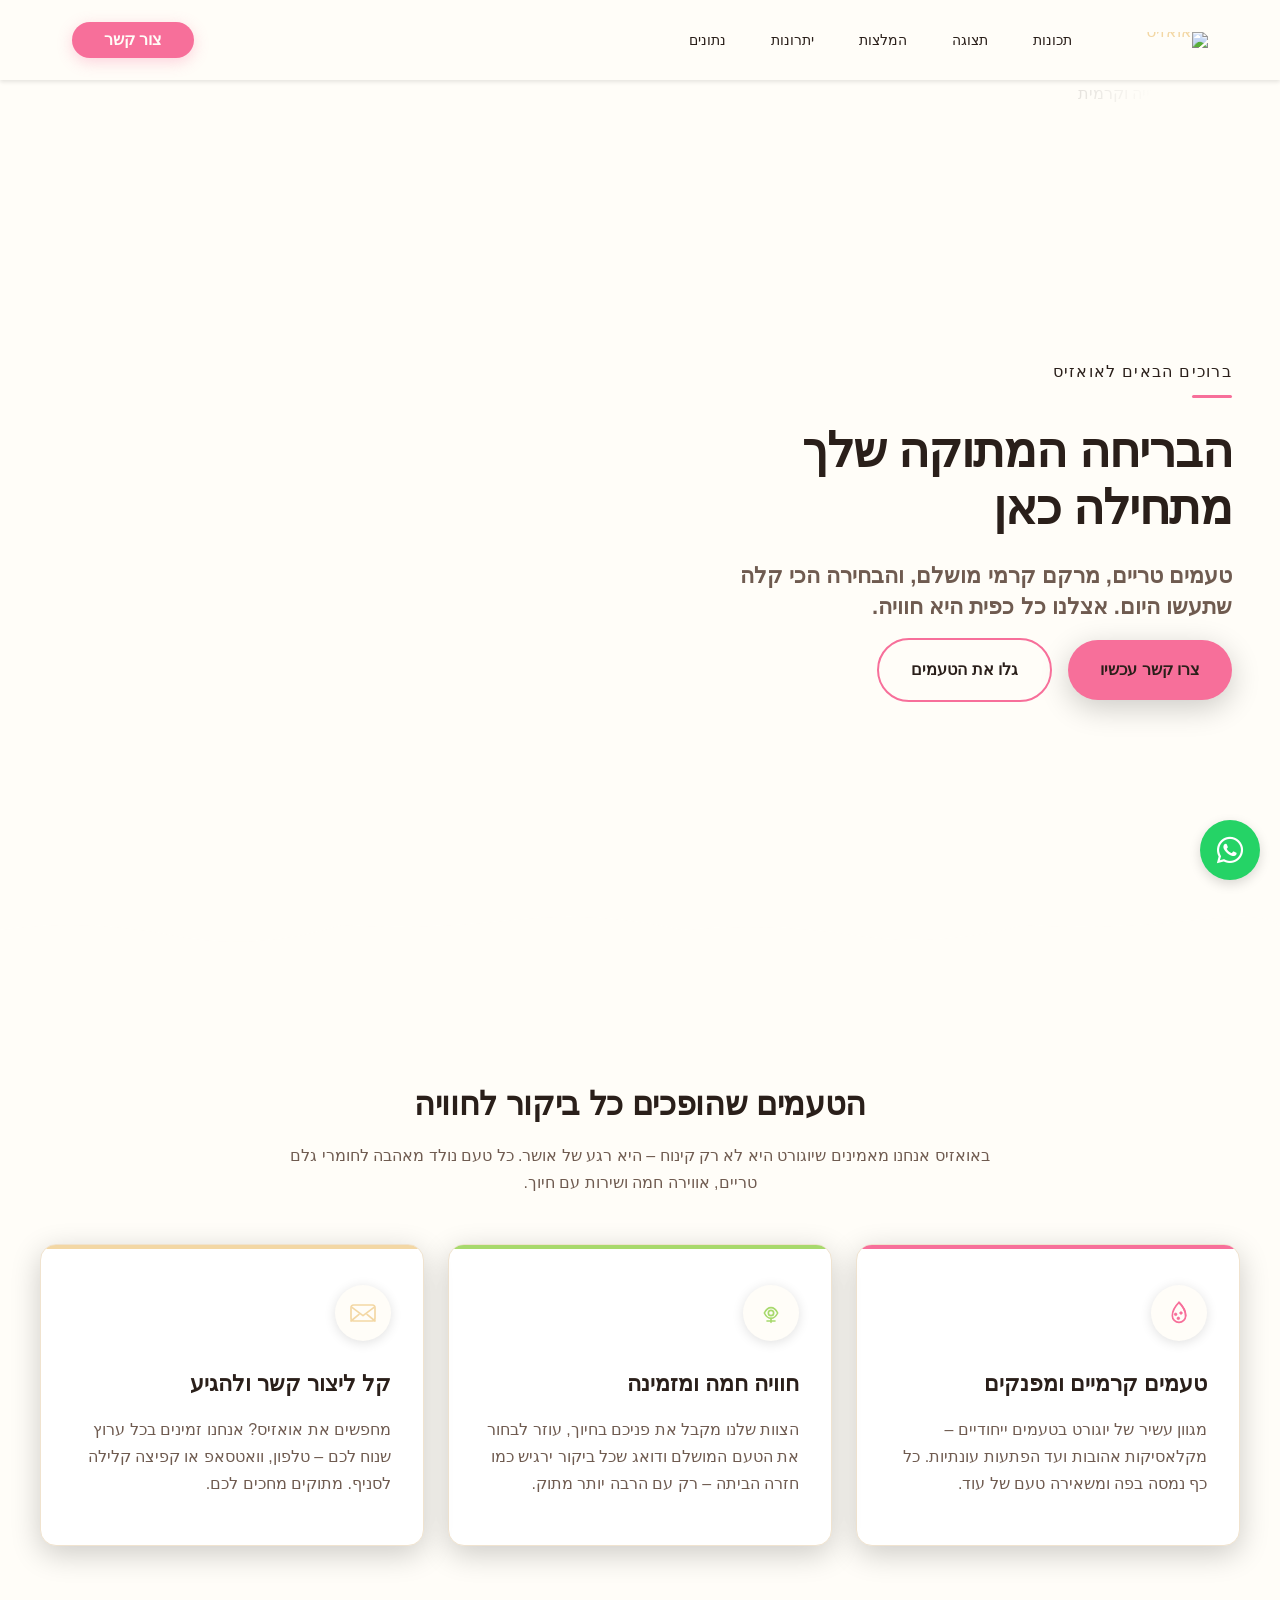
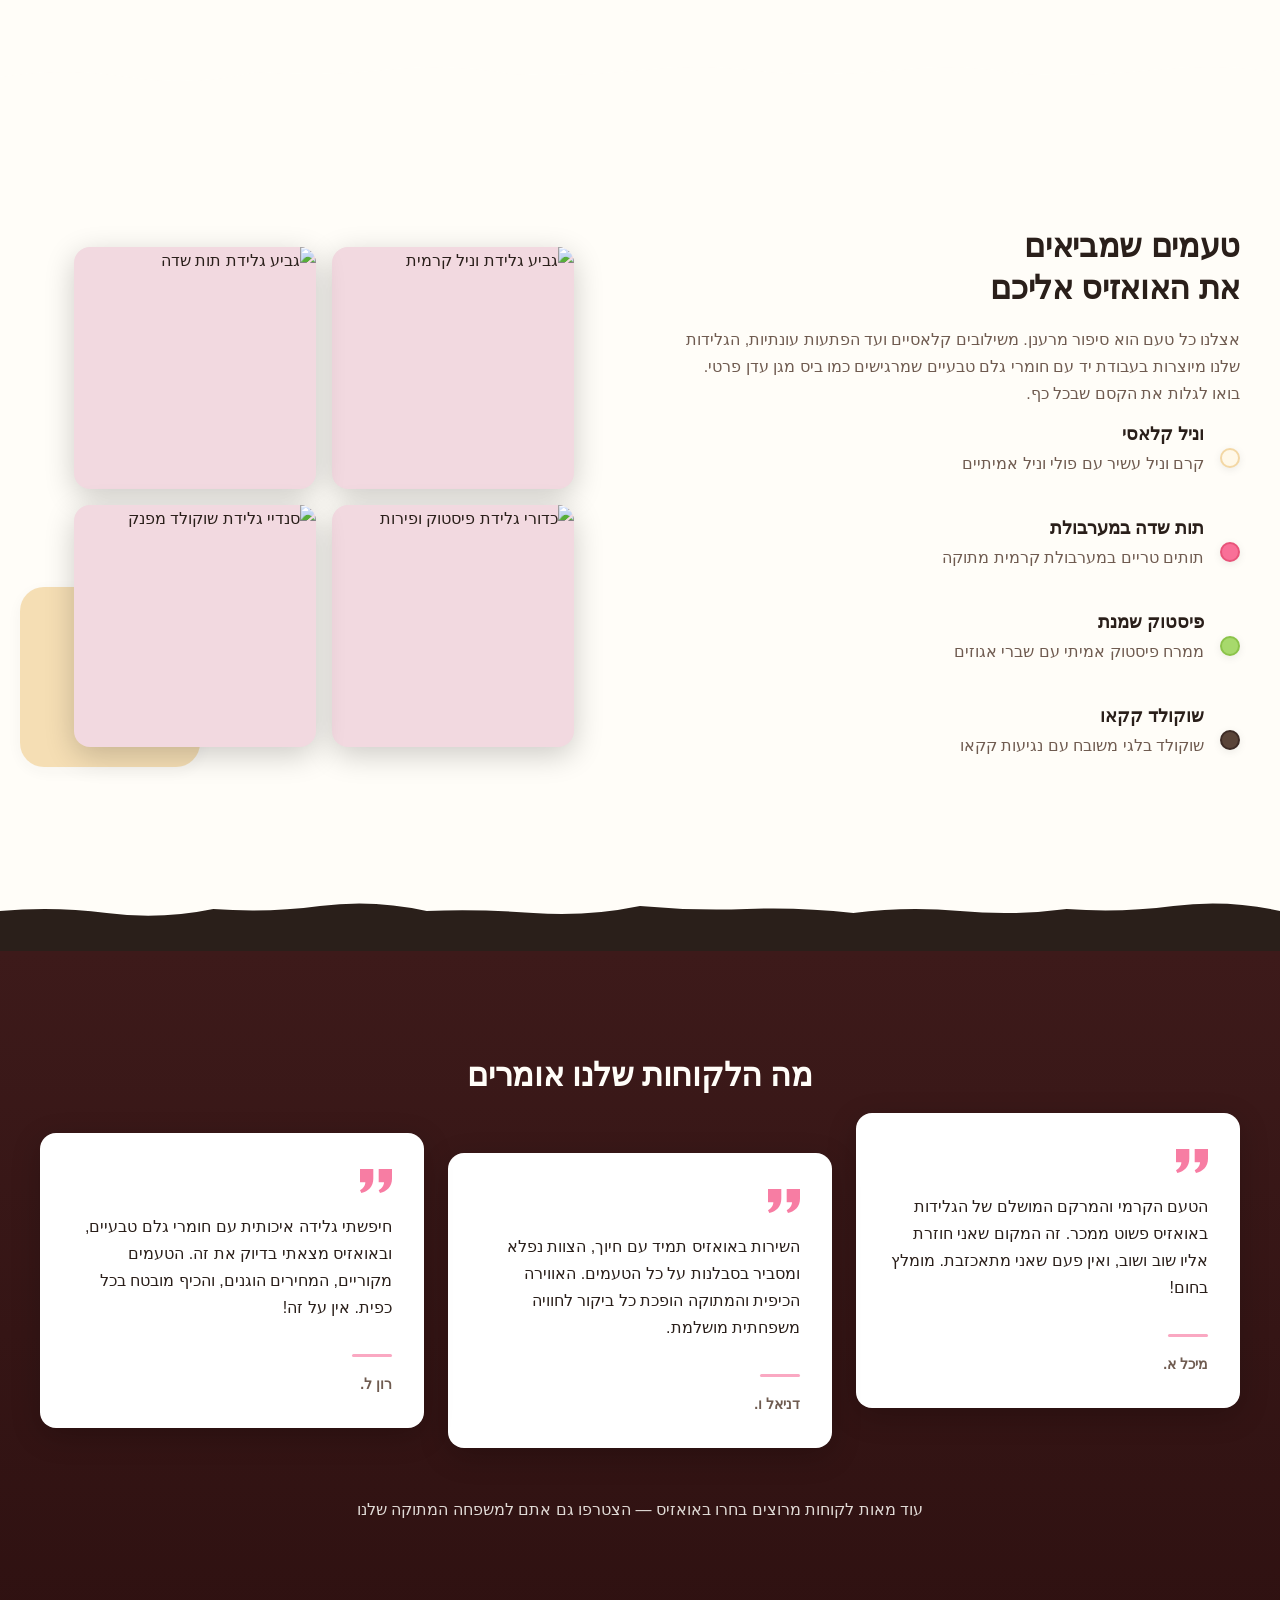
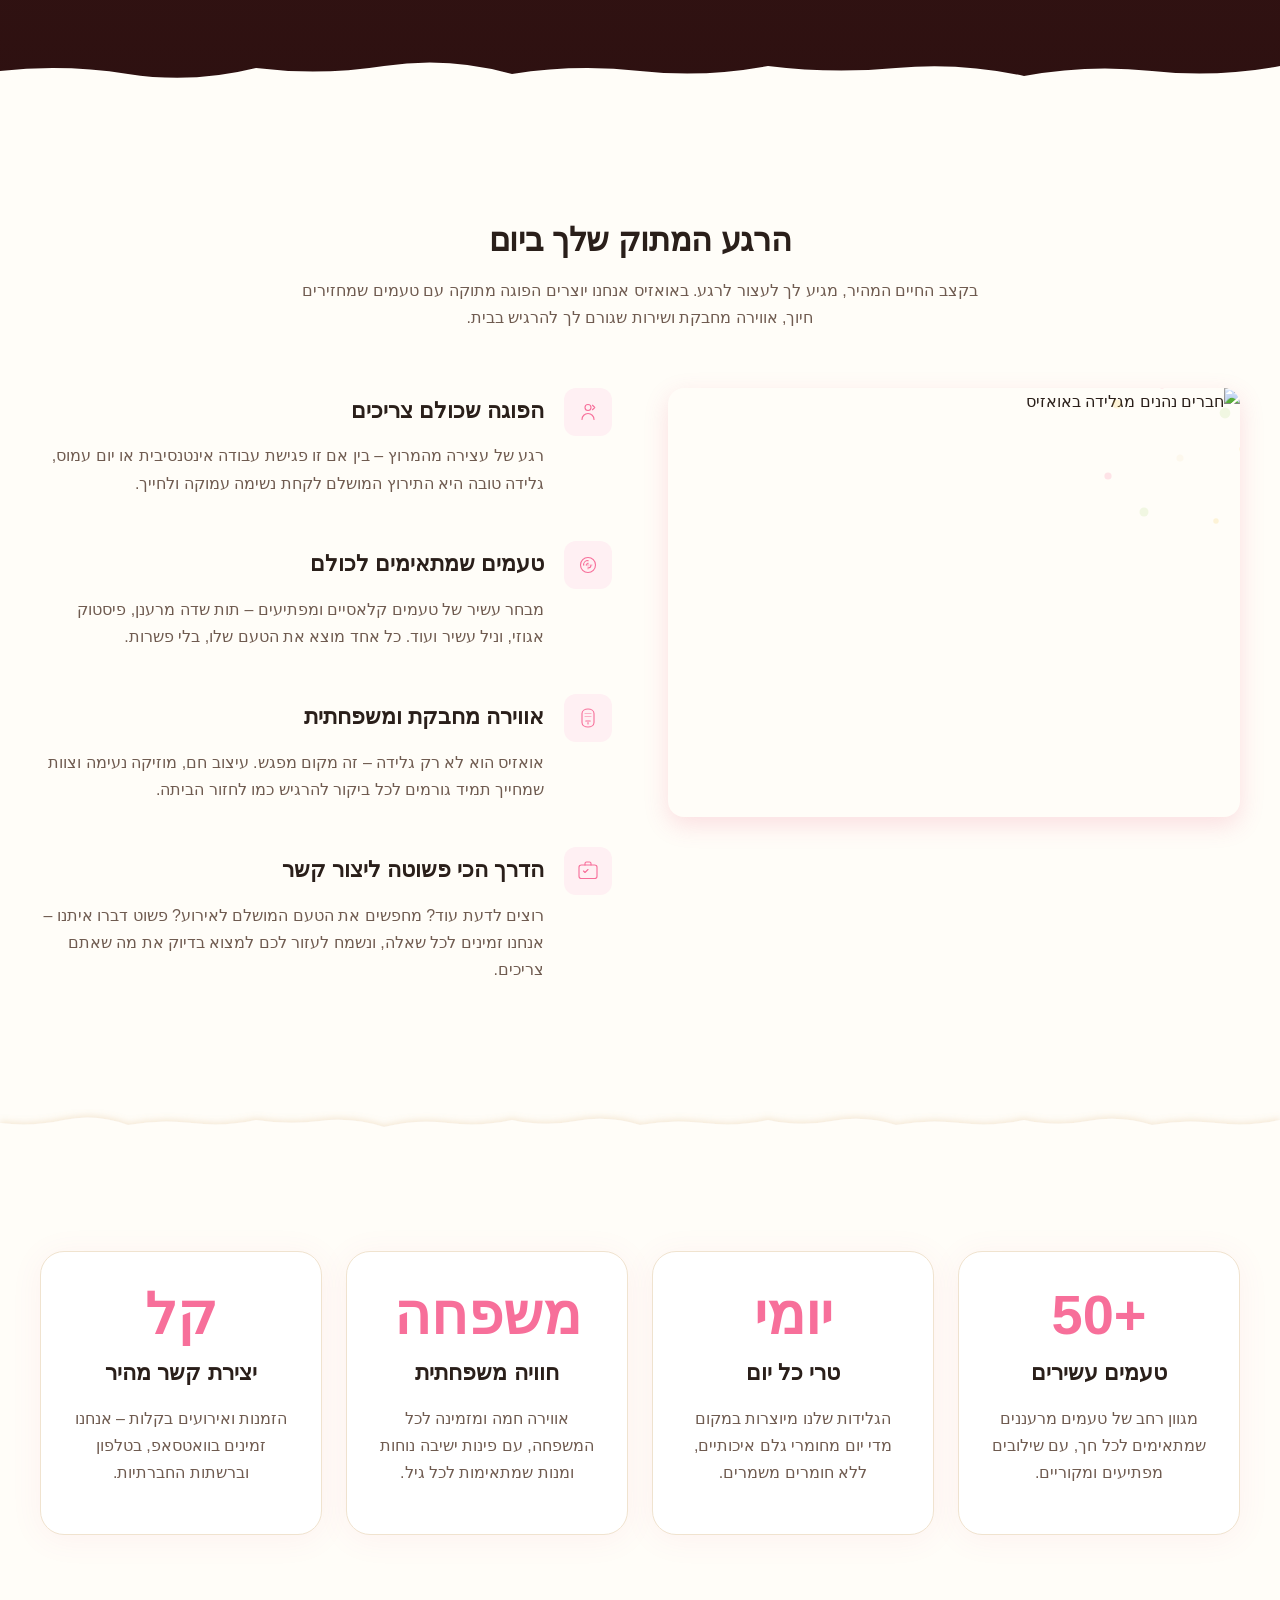
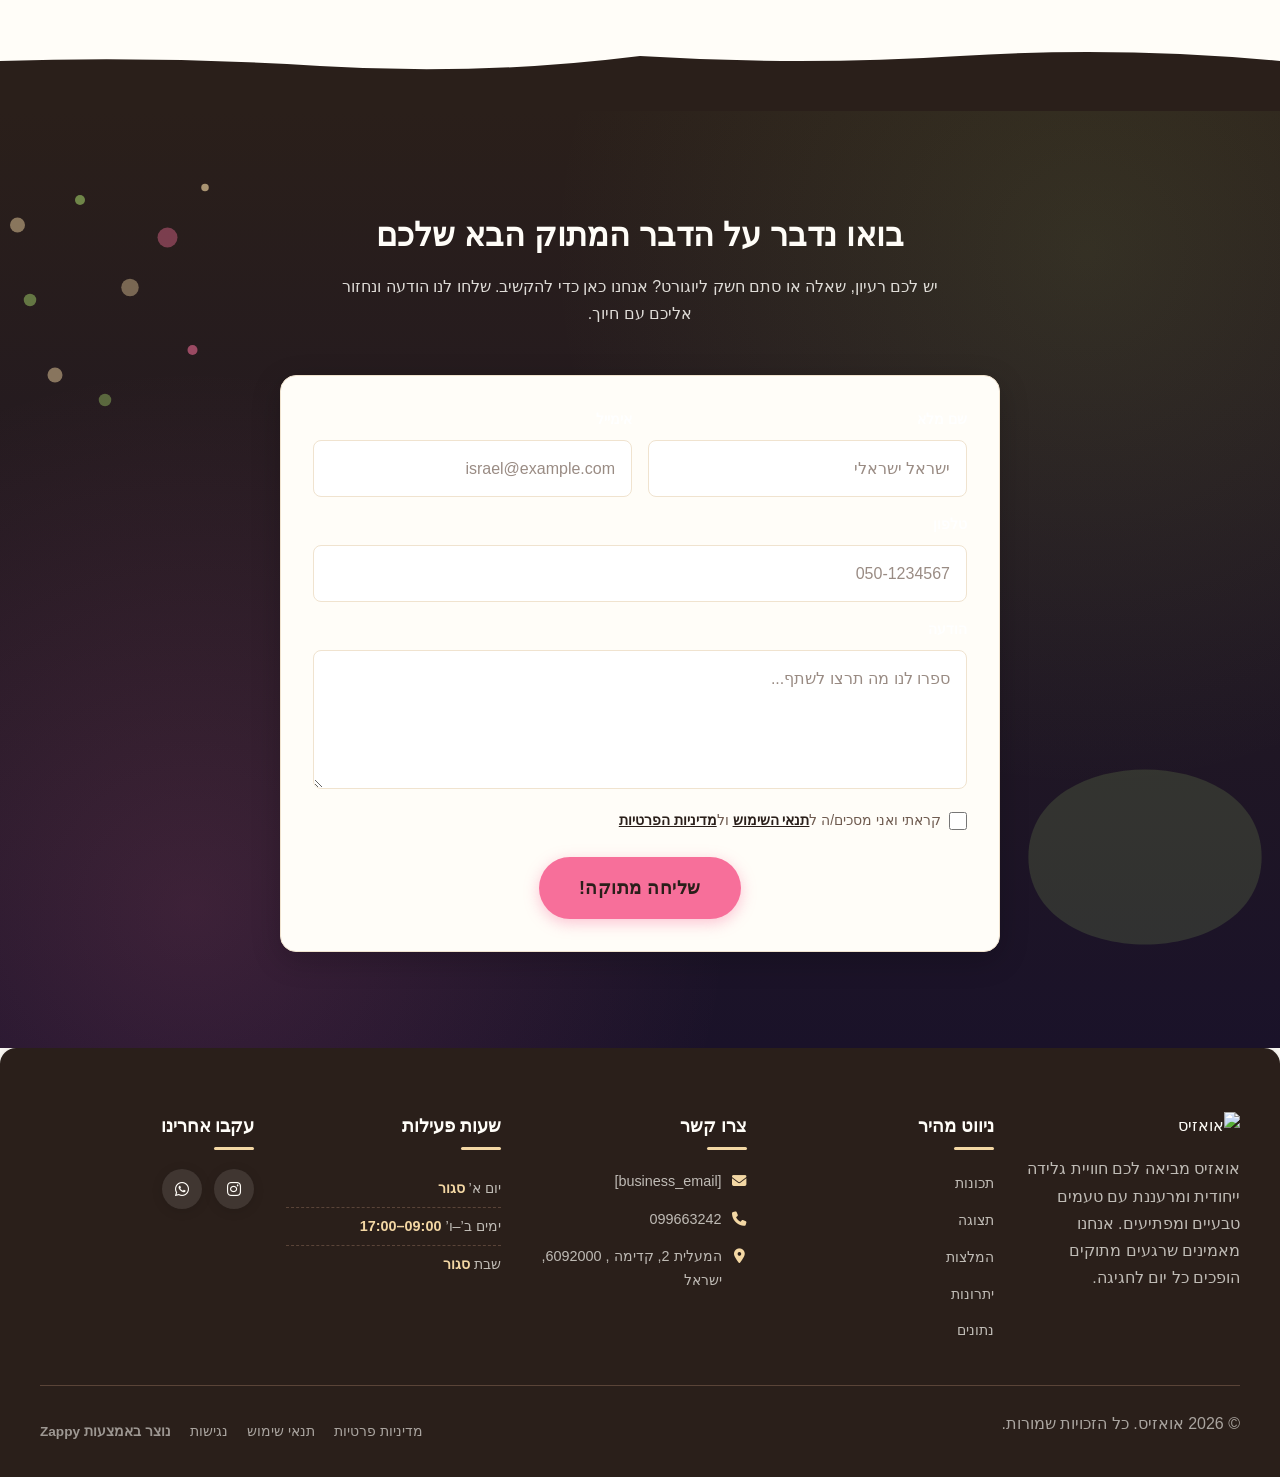
==== commit 2a0e337e: "Background sync: Progressive GitHub Sync" ====
--- a/public/index.html
+++ b/public/index.html
@@ -1 +1 @@
-<!doctype html><html dir="rtl" lang="he"><head><meta charset="UTF-8"><meta content="width=device-width,initial-scale=1" name="viewport"><meta content="index, follow" name="robots"><title>גלה את העסק המושלם לרכישה — אואזיס</title><meta content="מחפש עסק למכירה שמתאים בדיוק לשאיפות שלך? בואו לגלות הזדמנויות נדירות עם אואזיס, המומחים בליווי עסקי חכם. התחל את המסע שלך עוד היום!" name="description"><meta content="business for sale, אואזיס, עסק למכירה, הזדמנויות עסקיות, קניית עסק" name="keywords"><link href="/assets/favicon.ico" rel="icon" type="image/x-icon"><link href="/assets/favicon-16x16.png" rel="icon" type="image/png" sizes="16x16"><link href="/assets/favicon-32x32.png" rel="icon" type="image/png" sizes="32x32"><link href="/assets/favicon-48x48.png" rel="icon" type="image/png" sizes="48x48"><link href="/assets/favicon-192x192.png" rel="icon" type="image/png" sizes="192x192"><link href="/assets/favicon-512x512.png" rel="icon" type="image/png" sizes="512x512"><link href="/assets/apple-touch-icon.png" rel="apple-touch-icon"><script>!function(){"use strict";var t="adabdd4d-823b-4989-9e78-149e7227483a",e="https://api.zappy5.com/api/analytics/track",a=18e5,n=2592e6,o=!0,i=!0,r=!0;var s=function(){var e="zappy_visitor_"+t,a=null;try{if(a=localStorage.getItem(e)){var o=JSON.parse(a),i=Date.now();if(i-o.created<n)return o.lastSeen=i,localStorage.setItem(e,JSON.stringify(o)),o.id}}catch(t){console.warn("Zappy Analytics: LocalStorage not available")}var r="zv_"+Date.now()+"_"+Math.random().toString(36).substr(2,9);try{localStorage.setItem(e,JSON.stringify({id:r,created:Date.now(),lastSeen:Date.now()}))}catch(t){}return r}(),c=function(){var e="zappy_session_"+t,n=null;try{if(n=sessionStorage.getItem(e)){var o=JSON.parse(n),i=Date.now();if(i-o.timestamp<a)return o.timestamp=i,sessionStorage.setItem(e,JSON.stringify(o)),o.id}}catch(t){console.warn("Zappy Analytics: SessionStorage not available")}var r="zs_"+Date.now()+"_"+Math.random().toString(36).substr(2,9);try{sessionStorage.setItem(e,JSON.stringify({id:r,timestamp:Date.now()}))}catch(t){}return r}();function l(a,n){n=n||{};var o={website_id:t,event_type:a,page_path:window.location.pathname,referrer:document.referrer||"direct",visitor_id:s,session_id:c,metadata:n};if(navigator.sendBeacon){var i=new Blob([JSON.stringify(o)],{type:"application/json"});navigator.sendBeacon(e,i)}else fetch(e,{method:"POST",headers:{"Content-Type":"application/json"},body:JSON.stringify(o),keepalive:!0}).catch(function(t){console.warn("Zappy Analytics: Failed to track event",t)})}o&&l("pageview",{title:document.title,url:window.location.href}),i&&document.addEventListener("click",function(t){var e=t.target;if("BUTTON"===e.tagName||e.closest("button")){var a="BUTTON"===e.tagName?e:e.closest("button");l("click",{element:"button",text:a.textContent.trim().substring(0,100),id:a.id||null,class:a.className||null})}else if("A"===e.tagName||e.closest("a")){var n="A"===e.tagName?e:e.closest("a");l("navigation",{element:"link",text:n.textContent.trim().substring(0,100),href:n.href,external:n.hostname!==window.location.hostname})}},!0),r&&document.addEventListener("submit",function(t){var e=t.target;l("form_submit",{form_id:e.id||null,form_name:e.name||null,form_action:e.action||null,form_method:e.method||"GET"})},!0);var d=Date.now();window.addEventListener("beforeunload",function(){l("page_unload",{time_on_page:Math.floor((Date.now()-d)/1e3),page_path:window.location.pathname})}),window.zappyAnalytics={track:l,getVisitorId:function(){return s},getSessionId:function(){return c}}}()</script><meta content="גלה את העסק המושלם לרכישה — אואזיס" property="og:title"><meta content="מחפש עסק למכירה שמתאים בדיוק לשאיפות שלך? בואו לגלות הזדמנויות נדירות עם אואזיס, המומחים בליווי עסקי חכם. התחל את המסע שלך עוד היום!" property="og:description"><meta content="summary_large_image" name="twitter:card"><meta content="גלה את העסק המושלם לרכישה — אואזיס" name="twitter:title"><meta content="מחפש עסק למכירה שמתאים בדיוק לשאיפות שלך? בואו לגלות הזדמנויות נדירות עם אואזיס, המומחים בליווי עסקי חכם. התחל את המסע שלך עוד היום!" name="twitter:description"><meta content="website" property="og:type"><meta content="he_IL" property="og:locale"><link href="https://cdnjs.cloudflare.com/ajax/libs/font-awesome/6.4.0/css/all.min.css" rel="stylesheet"><style>.skip-link{position:absolute;top:0;left:0;transform:translateY(-200%);padding:12px 18px;background:var(--bg-dark,#1a1a1a);color:var(--text-light,#fff);font-weight:600;border-radius:0 0 8px 0;z-index:10000}.skip-link:focus{transform:none;outline:2px solid var(--ring,#fff);outline-offset:2px}:focus-visible{outline:2px solid var(--ring,currentColor);outline-offset:3px}</style><link href="/assets/favicon.ico" rel="icon" type="image/x-icon"><link href="/assets/favicon-16x16.png" rel="icon" type="image/png" sizes="16x16"><link href="/assets/favicon-32x32.png" rel="icon" type="image/png" sizes="32x32"><link href="/assets/favicon-48x48.png" rel="icon" type="image/png" sizes="48x48"><link href="/assets/favicon-192x192.png" rel="icon" type="image/png" sizes="192x192"><link href="/assets/favicon-512x512.png" rel="icon" type="image/png" sizes="512x512"><link href="/assets/apple-touch-icon.png" rel="apple-touch-icon"><link href="https://cdn.jsdelivr.net/npm/vanilla-cookieconsent@3/dist/cookieconsent.css" rel="stylesheet"><script src="https://cdn.jsdelivr.net/npm/vanilla-cookieconsent@3/dist/cookieconsent.umd.js"></script><script src="https://cdn.jsdelivr.net/gh/mickidum/acc_toolbar/acctoolbar/acctoolbar.min.js"></script><link href="/styles.css" rel="stylesheet"><script>window.ZAPPY_WEBSITE_ID="adabdd4d-823b-4989-9e78-149e7227483a",window.ZAPPY_API_BASE="https://api.zappy5.com"</script><style id="zappy-dropdown-submenu-styles">#navMenu li:has(.sub-menu),.nav-menu li:has(.sub-menu),.navbar li:has(.sub-menu),nav li:has(.sub-menu){position:relative}#navMenu .sub-menu,.nav-menu .sub-menu,.navbar .sub-menu,nav .sub-menu{display:block!important;position:absolute!important;top:100%;left:0;min-width:220px;background:#fff;border-radius:8px;box-shadow:0 8px 25px rgba(0,0,0,.15);padding:8px 0;opacity:0;visibility:hidden;transform:translateY(10px);transition:all .3s ease;z-index:1000;list-style:none;pointer-events:none}#navMenu li:hover>.sub-menu,.nav-menu li:hover>.sub-menu,.navbar li:hover>.sub-menu,nav li:hover>.sub-menu{opacity:1!important;visibility:visible!important;transform:translateY(0)!important;pointer-events:auto!important}.sub-menu li{list-style:none;margin:0;padding:0}.sub-menu a{display:block!important;padding:10px 16px!important;color:var(--text-dark,#333)!important;font-weight:500;text-decoration:none;white-space:nowrap;transition:background-color .2s}.sub-menu .zappy-nav-child>a{padding-left:28px!important;font-size:.9em!important;opacity:.85!important}[dir=rtl] .sub-menu .zappy-nav-child>a,html[lang=ar] .sub-menu .zappy-nav-child>a,html[lang=he] .sub-menu .zappy-nav-child>a{padding-left:10px!important;padding-right:28px!important}.sub-menu .zappy-nav-parent>a{font-weight:600!important}.sub-menu a:hover{background-color:#f5f5f5}[dir=rtl] .nav-menu .sub-menu,[dir=rtl] .navbar .sub-menu,[dir=rtl] nav .sub-menu,html[lang=ar] .nav-menu .sub-menu,html[lang=ar] .navbar .sub-menu,html[lang=ar] nav .sub-menu,html[lang=he] .nav-menu .sub-menu,html[lang=he] .navbar .sub-menu,html[lang=he] nav .sub-menu{left:auto!important;right:0!important}.sub-menu:empty,.sub-menu:not(:has(li)):not(:has(> a)),.sub-menu:not(:has(li:not(.zappy-hidden-menu-item))):not(:has(> a)){display:none!important;opacity:0!important;visibility:hidden!important;pointer-events:none!important}li:has(.menu-group-title):hover>.sub-menu{opacity:1!important;visibility:visible!important;transform:translateY(0)!important;pointer-events:auto!important}#navMenu>li>.menu-group-title,.nav-menu>li>.menu-group-title{display:inline-block;padding:.5rem 1rem;cursor:default;user-select:none}@media (max-width:768px){#navMenu .sub-menu,.nav-menu .sub-menu,.navbar .sub-menu,nav .sub-menu{position:static!important;transform:none!important;box-shadow:none!important;background:0 0!important;max-height:0;overflow:hidden;opacity:0;visibility:hidden;transition:max-height .3s ease,opacity .3s ease;padding:0!important;border-radius:0!important}#navMenu .sub-menu.mobile-expanded,.nav-menu .sub-menu.mobile-expanded,.navbar .sub-menu.mobile-expanded{max-height:none!important;overflow-y:visible!important;opacity:1!important;visibility:visible!important;padding:8px 0 8px 16px!important}[dir=rtl] .sub-menu.mobile-expanded,html[lang=he] .sub-menu.mobile-expanded{padding:8px 16px 8px 0!important}#navMenu li:hover>.sub-menu,.nav-menu li:hover>.sub-menu,.navbar li:hover>.sub-menu,nav li:hover>.sub-menu{opacity:0;visibility:hidden;pointer-events:none}#navMenu li>.sub-menu.mobile-expanded,.nav-menu li>.sub-menu.mobile-expanded,.navbar li>.sub-menu.mobile-expanded,nav li>.sub-menu.mobile-expanded{opacity:1!important;visibility:visible!important;pointer-events:auto!important}#navMenu li:has(.sub-menu),.nav-menu li:has(.sub-menu),.navbar li:has(.sub-menu),nav li:has(.sub-menu){display:flex!important;flex-wrap:wrap!important;align-items:center!important;position:relative!important;min-height:44px!important}#navMenu li:has(.sub-menu)>a,.nav-menu li:has(.sub-menu)>a,.navbar li:has(.sub-menu)>a,nav li:has(.sub-menu)>a{flex:1!important;min-width:0!important}#navMenu li:has(.sub-menu)>.menu-group-title,.nav-menu li:has(.sub-menu)>.menu-group-title,.navbar li:has(.sub-menu)>.menu-group-title,nav li:has(.sub-menu)>.menu-group-title{flex:1!important;min-width:0!important;padding:0!important;line-height:inherit!important}#navMenu li:has(.sub-menu)>.sub-menu,.nav-menu li:has(.sub-menu)>.sub-menu,.navbar li:has(.sub-menu)>.sub-menu,nav li:has(.sub-menu)>.sub-menu{flex-basis:100%!important;width:100%!important}#navMenu li:has(.sub-menu)>a [class*=arrow],#navMenu li:has(.sub-menu)>a [class*=chevron],.nav-menu li:has(.sub-menu)>a .fa-angle-down,.nav-menu li:has(.sub-menu)>a .fa-chevron-down,.nav-menu li:has(.sub-menu)>a [class*=arrow],.nav-menu li:has(.sub-menu)>a [class*=chevron],nav li:has(.sub-menu)>a [class*=arrow],nav li:has(.sub-menu)>a [class*=chevron]{display:none!important;visibility:hidden!important}.mobile-submenu-toggle{display:flex!important;align-items:center!important;justify-content:center!important;width:44px!important;height:auto!important;background:0 0!important;border:none!important;cursor:pointer!important;color:var(--text-dark)!important;position:static!important;flex-shrink:0!important;align-self:stretch!important;z-index:2!important;padding:0!important;margin:0!important}.mobile-submenu-toggle::after{content:''!important;width:0!important;height:0!important;border-left:6px solid transparent!important;border-right:6px solid transparent!important;border-top:7px solid currentColor!important;transition:transform .3s ease!important}.mobile-submenu-toggle.expanded::after{transform:rotate(180deg)!important}.sub-menu a{padding:10px 0!important;display:block!important;color:var(--text-dark)!important;white-space:normal!important}.sub-menu .zappy-nav-child>a{padding-left:28px!important;font-size:.9em!important;opacity:.85!important}[dir=rtl] .sub-menu .zappy-nav-child>a,html[lang=ar] .sub-menu .zappy-nav-child>a,html[lang=he] .sub-menu .zappy-nav-child>a{padding-left:0!important;padding-right:28px!important}.sub-menu .zappy-nav-parent>a{font-weight:600!important}#navMenu.active,.nav-menu.active{max-width:100vw!important;overflow-x:hidden!important;box-sizing:border-box!important}.navbar .sub-menu li a,.zappy-products-dropdown .sub-menu a,nav.navbar .sub-menu li a{color:var(--text-dark)!important}}@media (min-width:769px){.mobile-submenu-toggle{display:none!important}}</style><style id="zappy-widget-visibility">html[dir=rtl] .whatsapp-float{right:20px!important;left:auto!important}html:not([dir]) .whatsapp-float,html[dir=ltr] .whatsapp-float{left:20px!important;right:auto!important}html[dir=rtl] #mic-access-tool-general-button,html[dir=rtl] #mic-init-access-tool #mic-access-tool-general-button,html[dir=rtl] #mic-init-access-tool .mic-access-tool-general-button,html[dir=rtl] ._access-icon,html[dir=rtl] .mic-access-tool-general-button{left:20px!important;right:auto!important}html:not([dir]) #mic-access-tool-general-button,html:not([dir]) #mic-init-access-tool #mic-access-tool-general-button,html:not([dir]) #mic-init-access-tool .mic-access-tool-general-button,html:not([dir]) ._access-icon,html:not([dir]) .mic-access-tool-general-button,html[dir=ltr] #mic-access-tool-general-button,html[dir=ltr] #mic-init-access-tool #mic-access-tool-general-button,html[dir=ltr] #mic-init-access-tool .mic-access-tool-general-button,html[dir=ltr] ._access-icon,html[dir=ltr] .mic-access-tool-general-button{right:20px!important;left:auto!important}@media (max-width:768px){.whatsapp-float{display:flex!important}}@media (min-width:769px){.whatsapp-float{display:flex!important}}@media (max-width:768px){#mic-access-tool-general-button,#mic-init-access-tool #mic-access-tool-general-button,#mic-init-access-tool .mic-access-tool-general-button,._access-icon,.mic-access-tool-general-button{display:flex!important;visibility:visible!important;opacity:1!important;pointer-events:auto!important}#mic-access-tool-box.opened-mic-access-tool,#mic-init-access-tool #mic-access-tool-box.opened-mic-access-tool,.mic-access-tool-box.opened-mic-access-tool{visibility:visible!important;opacity:1!important;pointer-events:auto!important}}@media (min-width:769px){#mic-access-tool-general-button,#mic-init-access-tool #mic-access-tool-general-button,#mic-init-access-tool .mic-access-tool-general-button,._access-icon,.mic-access-tool-general-button{display:flex!important;visibility:visible!important;opacity:1!important;pointer-events:auto!important}#mic-access-tool-box.opened-mic-access-tool,#mic-init-access-tool #mic-access-tool-box.opened-mic-access-tool,.mic-access-tool-box.opened-mic-access-tool{visibility:visible!important;opacity:1!important;pointer-events:auto!important}}</style></head><body><a href="#main" class="skip-link">דלג לתוכן הראשי</a><nav class="navbar" dir="rtl"><button class="mobile-toggle" aria-label="Menu" id="mobileToggle"><svg viewBox="0 0 24 24" fill="none" class="hamburger-icon" height="24" width="24"><path d="M3 12h18M3 6h18M3 18h18" stroke="currentColor" stroke-width="2" stroke-linecap="round"></path></svg> <svg viewBox="0 0 24 24" fill="none" class="close-icon" height="24" width="24" style="display:none"><path d="M18 6L6 18M6 6l12 12" stroke="currentColor" stroke-width="2" stroke-linecap="round"></path></svg></button> <button class="phone-header-btn" aria-label="Call" data-phone="099663242"><svg viewBox="0 0 24 24" fill="currentColor" height="20" width="20"><path d="M22 16.92v3a2 2 0 0 1-2.18 2 19.79 19.79 0 0 1-8.63-3.07 19.5 19.5 0 0 1-6-6 19.79 19.79 0 0 1-3.07-8.67A2 2 0 0 1 4.11 2h3a2 2 0 0 1 2 1.72 12.84 12.84 0 0 0 .7 2.81 2 2 0 0 1-.45 2.11L8.09 9.91a16 16 0 0 0 6 6l1.27-1.27a2 2 0 0 1 2.11-.45 12.84 12.84 0 0 0 2.81.7A2 2 0 0 1 22 16.92z"></path></svg></button><div class="nav-container"><div class="nav-right-group"><div class="nav-brand"><a href="/" class="logo-link"><img alt="אואזיס" class="logo" src="/assets/site-----image-1.webp"></a></div><ul class="nav-menu" id="navMenu"><li><a href="#features">תכונות</a></li><li><a href="#showcase">תצוגה</a></li><li><a href="#testimonials">המלצות</a></li><li><a href="#benefits">יתרונות</a></li><li><a href="#stats">נתונים</a></li><li class="mobile-contact-link nav-cta-mobile-item"><a href="#cta" class="nav-cta-btn">צור קשר</a></li></ul></div><div class="nav-cta-container"><a href="#cta" class="nav-cta-btn">צור קשר</a></div></div></nav><script>window.addEventListener("load",function(){const e=document.querySelector(".navbar, nav, header");if(!e)return void console.log("[Navbar] Navbar element not found");let t=document.getElementById("mobileToggle")||document.querySelector(".mobile-toggle")||document.querySelector(".hamburger")||document.querySelector(".hamburger-menu")||document.querySelector(".menu-toggle")||document.querySelector(".burger-menu")||document.querySelector('[aria-label="Menu"]')||document.querySelector('[aria-label="תפריט"]');const o=document.querySelector(".phone-header-btn"),n=window.getComputedStyle(e);let r=n.backgroundColor;if(console.log("[Navbar] Initial navbar background:",r),"transparent"===r||"rgba(0, 0, 0, 0)"===r||r.startsWith("rgba")&&r.includes(", 0)")){const e=n.backgroundImage;if(e&&"none"!==e)console.log("[Navbar] Navbar has background image/gradient, using dark text"),r="rgb(240, 240, 240)";else{const e=window.getComputedStyle(document.body).backgroundColor;console.log("[Navbar] Navbar transparent, using body background:",e),r=e}}const a=r.match(/\d+/g);if(a&&a.length>=3){const e=(.299*parseInt(a[0])+.587*parseInt(a[1])+.114*parseInt(a[2]))/255;console.log("[Navbar] Mobile button colors preserved from Claude CSS (luminance:",e.toFixed(2)+")");const n=document.createElement("style");n.id="zappy-mobile-nav-fix";document.documentElement.lang;document.documentElement.dir,n.textContent='\n        /* Hide mobile buttons on desktop, show only on mobile */\n        @media (min-width: 769px) {\n          .mobile-toggle,\n          .phone-header-btn {\n            display: none !important;\n          }\n        }\n        \n        /* Show and position mobile buttons correctly on mobile */\n        @media (max-width: 768px) {\n          .navbar,\n          nav.navbar {\n            min-height: 70px !important;\n          }\n\n          .mobile-toggle,\n          .phone-header-btn {\n            position: absolute !important;\n            top: 0 !important;\n            bottom: 0 !important;\n            margin-top: auto !important;\n            margin-bottom: auto !important;\n            transform: none !important;\n            z-index: 1001 !important;\n            display: flex !important;\n            align-items: center !important;\n            justify-content: center !important;\n            width: 36px !important;\n            height: 36px !important;\n            border-radius: 50% !important;\n            border: none !important;\n            cursor: pointer !important;\n            padding: 6px !important;\n            background: none !important;\n            color: var(--nav-text, var(--text-dark)) !important;\n            touch-action: manipulation !important;\n            -webkit-tap-highlight-color: transparent !important;\n          }\n\n          html[data-zappy-site-type="ecommerce"] .phone-header-btn,\n          body[data-zappy-site-type="ecommerce"] .phone-header-btn,\n          html[data-zappy-site-type="ecommerce"] header .phone-header-btn,\n          html[data-zappy-site-type="ecommerce"] nav .phone-header-btn {\n            display: none !important;\n            visibility: hidden !important;\n            width: 0 !important;\n            height: 0 !important;\n            min-width: 0 !important;\n            overflow: hidden !important;\n          }\n          \n          /* LTR positioning (default): hamburger LEFT, phone RIGHT */\n          html:not([dir="rtl"]):not([lang="he"]):not([lang="ar"]) .mobile-toggle,\n          html[dir="ltr"] .mobile-toggle {\n            left: 12px !important;\n            right: auto !important;\n          }\n          html:not([dir="rtl"]):not([lang="he"]):not([lang="ar"]) .phone-header-btn,\n          html[dir="ltr"] .phone-header-btn {\n            right: 12px !important;\n            left: auto !important;\n          }\n          \n          /* RTL positioning: hamburger RIGHT, phone LEFT */\n          html[dir="rtl"] .mobile-toggle,\n          html[lang="he"] .mobile-toggle,\n          html[lang="ar"] .mobile-toggle {\n            right: 12px !important;\n            left: auto !important;\n          }\n          html[dir="rtl"] .phone-header-btn,\n          html[lang="he"] .phone-header-btn,\n          html[lang="ar"] .phone-header-btn {\n            left: 12px !important;\n            right: auto !important;\n          }\n          \n          /* CRITICAL: Ensure nav-container has min-height on mobile */\n          /* All children are positioned absolutely/fixed on mobile, so height:auto collapses to 0 */\n          .nav-container {\n            min-height: 70px !important;\n            position: relative !important;\n          }\n          \n          /* Ensure SVG icons are properly sized and inherit color */\n          .mobile-toggle svg,\n          .phone-header-btn svg {\n            width: 24px !important;\n            height: 24px !important;\n            /* Don\'t force display - let JavaScript control hamburger/close toggle */\n          }\n          \n          /* Reset nav-cta-container on mobile - remove desktop box-shadow/padding */\n          /* that creates a visible ghost box when CTA button is hidden */\n          .nav-cta-container {\n            box-shadow: none !important;\n            padding: 0 !important;\n          }\n          \n          /* Hide nav-cta-container entirely on mobile when there\'s no lang-switcher */\n          /* (only the CTA button is inside, and it\'s hidden on mobile) */\n          .nav-cta-container:not(:has(.lang-switcher)) {\n            display: none !important;\n          }\n          \n          /* CRITICAL: Prevent hero image fade gradient from bleeding over headline text */\n          /* The .image-fade-gradient has bottom: -30px (extends below parent) */\n          /* On mobile stacked layout, this overlaps the h1 text below the image */\n          .hero-image-column {\n            overflow: hidden !important;\n          }\n          .image-fade-gradient {\n            bottom: 0 !important;\n          }\n          \n          /* Hide desktop language switcher on mobile - hamburger menu handles it */\n          /* High specificity to override stored CSS */\n          .lang-switcher,\n          .nav-cta-container .lang-switcher,\n          .nav-container .lang-switcher,\n          .navbar .lang-switcher,\n          .navbar .nav-cta-container .lang-switcher {\n            display: none !important;\n          }\n        }\n      ';const r=document.getElementById("zappy-mobile-nav-fix");r&&r.remove(),document.head.appendChild(n),console.log("[Navbar] Critical CSS injected for mobile nav positioning");const i=window.innerWidth<=768;if(t){const e=t.querySelector(".hamburger-icon"),o=t.querySelector(".close-icon");e&&(e.style.setProperty("width","24px","important"),e.style.setProperty("height","24px","important"),e.style.setProperty("display","block","important")),o&&(o.style.setProperty("width","24px","important"),o.style.setProperty("height","24px","important"),o.style.setProperty("display","none","important")),i?(t.style.setProperty("position","absolute","important"),t.style.setProperty("top","0","important"),t.style.setProperty("bottom","0","important"),t.style.setProperty("margin-top","auto","important"),t.style.setProperty("margin-bottom","auto","important"),t.style.setProperty("transform","none","important"),t.style.setProperty("z-index","1001","important"),t.style.removeProperty("left"),t.style.removeProperty("right"),console.log("[Navbar] Mobile toggle positioning applied (mobile viewport)")):(t.style.removeProperty("position"),t.style.removeProperty("top"),t.style.removeProperty("transform"),t.style.removeProperty("z-index"),t.style.removeProperty("left"),t.style.removeProperty("right"),console.log("[Navbar] Desktop viewport - cleared mobile toggle inline positioning"))}if(o){const e=o.querySelector("svg");e&&(e.style.width="24px",e.style.height="24px",e.setAttribute("width","24"),e.setAttribute("height","24")),i?(o.style.setProperty("position","absolute","important"),o.style.setProperty("top","0","important"),o.style.setProperty("bottom","0","important"),o.style.setProperty("margin-top","auto","important"),o.style.setProperty("margin-bottom","auto","important"),o.style.setProperty("transform","none","important"),o.style.setProperty("z-index","1001","important"),o.style.removeProperty("left"),o.style.removeProperty("right"),console.log("[Navbar] Phone button positioning applied (mobile viewport)")):(o.style.removeProperty("position"),o.style.removeProperty("top"),o.style.removeProperty("transform"),o.style.removeProperty("z-index"),o.style.removeProperty("left"),o.style.removeProperty("right"),console.log("[Navbar] Desktop viewport - cleared phone button inline positioning"))}}else console.log("[Navbar] Could not parse background color:",r);t=document.getElementById("mobileToggle")||document.querySelector(".mobile-toggle")||document.querySelector(".hamburger")||document.querySelector(".hamburger-menu")||document.querySelector(".menu-toggle")||document.querySelector(".burger-menu")||document.querySelector('[aria-label="Menu"]')||document.querySelector('[aria-label="תפריט"]');const i=document.getElementById("navMenu")||document.querySelector(".nav-menu")||document.querySelector(".nav-links")||document.querySelector("nav ul:not(.submenu)");if(!t||!i)return void console.log("[Navbar] Mobile toggle or menu not found:",{toggle:!!t,menu:!!i});i.id||(i.id="navMenu"),console.log("[Navbar] Initializing mobile menu...");const l=t.cloneNode(!0);t.parentNode.replaceChild(l,t);var s=0;function p(e){var t=Date.now();t-s<300||(s=t,function(e){e.preventDefault(),e.stopPropagation();const t=l.querySelector(".hamburger-icon"),o=l.querySelector(".close-icon");i.classList.contains("active")?(i.classList.remove("active"),t&&t.style.setProperty("display","block","important"),o&&o.style.setProperty("display","none","important"),document.body.style.overflow="",document.body.classList.remove("menu-open"),console.log("[Navbar] Menu closed")):(i.classList.add("active"),t&&t.style.setProperty("display","none","important"),o&&o.style.setProperty("display","block","important"),document.body.style.overflow="hidden",document.body.classList.add("menu-open"),console.log("[Navbar] Menu opened"))}(e))}l.addEventListener("click",p),l.addEventListener("touchend",p),document.addEventListener("keydown",function(e){if(("Escape"===e.key||"Esc"===e.key)&&i.classList.contains("active")){const e=l.querySelector(".hamburger-icon"),t=l.querySelector(".close-icon");i.classList.remove("active"),e&&e.style.setProperty("display","block","important"),t&&t.style.setProperty("display","none","important"),document.body.style.overflow="",document.body.classList.remove("menu-open"),console.log("[Navbar] Menu closed (Escape)")}}),i.querySelectorAll("a").forEach(function(e){e.addEventListener("click",function(){if("#"===this.getAttribute("href"))return;const e=l.querySelector(".hamburger-icon"),t=l.querySelector(".close-icon");i.classList.remove("active"),e&&e.style.setProperty("display","block","important"),t&&t.style.setProperty("display","none","important"),document.body.style.overflow="",document.body.classList.remove("menu-open"),console.log("[Navbar] Menu closed (link clicked)")})});var m=i.querySelectorAll(".dropdown-toggle");m.forEach(function(e){e.addEventListener("click",function(e){e.preventDefault(),e.stopPropagation();var t=this.closest(".nav-dropdown");t&&(t.parentNode.querySelectorAll(".nav-dropdown.open").forEach(function(e){e!==t&&e.classList.remove("open")}),t.classList.toggle("open"),console.log("[Navbar] Dropdown toggled:",t.classList.contains("open")?"open":"closed"))})}),document.addEventListener("click",function(e){e.target.closest(".nav-dropdown")||document.querySelectorAll(".nav-dropdown.open").forEach(function(e){e.classList.remove("open")})}),console.log("[Navbar] Dropdown handlers initialized for "+m.length+" dropdowns"),o&&o.addEventListener("click",function(){const e=document.querySelectorAll('a[href^="tel:"]'),t=e.length>0?e[0].getAttribute("href").replace("tel:",""):"099663242";window.location.href="tel:"+t,console.log("[Navbar] Phone button clicked")}),console.log("[Navbar] Mobile menu initialized successfully")})</script><main id="main"><section class="index-hero-section" data-band-index="0" data-layout-spec="בית-hero" id="hero" data-hero-treatment="fade-bleed" data-hero-type="fullscreen-scrim" style="--hero-fade-color:var(--bg-light)"><img alt="גלידת אואזיס טרייה וקרמית" class="hero-fade-img" src="/assets/site-index-hero-image-1.webp" data-context="A bright natural-light scene of creamy ice cream cones and cups on a café counter with subtle human warmth, shot from a slightly elevated angle. The composition places the main subject (a tall strawberry cone and a pistachio cup) on the right side of the frame, leaving the left side softly blurred for text overlay. Warm vanilla tones, soft sunlight, and creamy highlights dominate the palette." data-placeholder="index-hero-image-1" height="600" loading="eager" width="1200" data-hero-bg="true" fetchpriority="high"><div class="hero-fade-content"><p class="hero-eyebrow">ברוכים הבאים לאואזיס</p><h1 class="display-xl">הבריחה המתוקה שלך מתחילה כאן</h1><h3 class="hero-subtitle">טעמים טריים, מרקם קרמי מושלם, והבחירה הכי קלה שתעשו היום. אצלנו כל כפית היא חוויה.</h3><div class="hero-cta-row"><a href="#contact" class="btn-primary hero-btn">צרו קשר עכשיו</a> <a href="#flavors" class="hero-btn btn-secondary">גלו את הטעמים</a></div></div><div class="hero-divider-wrapper" aria-hidden="true" data-no-icon-edit="true"><svg viewBox="0 0 1200 80" xmlns="http://www.w3.org/2000/svg" preserveAspectRatio="none"><path d="M0,80 L0,30 Q80,18 160,35 T320,25 Q400,30 480,20 T640,30 Q720,22 800,35 T960,25 Q1040,30 1120,20 T1200,30 L1200,80 Z" fill="var(--bg-light)"></path></svg></div></section><section class="index-features-section" data-band-index="1" data-layout-spec="בית-features" id="features" dir="rtl"><div class="features-container"><div class="features-intro"><h2 class="features-heading">הטעמים שהופכים כל ביקור לחוויה</h2><p class="features-subtitle">באואזיס אנחנו מאמינים שיוגורט היא לא רק קינוח – היא רגע של אושר. כל טעם נולד מאהבה לחומרי גלם טריים, אווירה חמה ושירות עם חיוך.</p></div><div class="zappy-preserve-css-grid features-grid" data-original-gap="24px" data-original-item-width="384" data-zappy-explicit-columns="true" style="--zappy-grid-cols:repeat(auto-fit, minmax(min(100%, 384px), 1fr));grid-template-columns:repeat(auto-fit, minmax(min(100%, 384px), 1fr));display:grid;align-items:stretch !important"><article class="feature-card card-strawberry" data-grid-item-index="0"><div class="card-accent-strip"></div><div class="card-icon-wrapper"><svg viewBox="0 0 48 48" xmlns="http://www.w3.org/2000/svg" fill="none" data-element-type="icon" data-icon-type="svg" class="card-icon"><path d="M24 8C24 8 14 18 14 28C14 33.5228 18.4772 38 24 38C29.5228 38 34 33.5228 34 28C34 18 24 8 24 8Z" stroke="currentColor" stroke-width="2.5" stroke-linecap="round" stroke-linejoin="round"></path><path d="M24 8C24 8 34 18 34 28" stroke="currentColor" stroke-width="2.5" stroke-linecap="round" stroke-linejoin="round"></path><circle cx="19" cy="26" r="2" fill="currentColor"></circle><circle cx="27" cy="24" r="2" fill="currentColor"></circle><circle cx="23" cy="32" r="2" fill="currentColor"></circle></svg></div><h3 class="card-title">טעמים קרמיים ומפנקים</h3><p class="card-description">מגוון עשיר של יוגורט בטעמים ייחודיים – מקלאסיקות אהובות ועד הפתעות עונתיות. כל כף נמסה בפה ומשאירה טעם של עוד.</p></article><article class="feature-card card-pistachio" data-grid-item-index="1"><div class="card-accent-strip"></div><div class="card-icon-wrapper"><svg viewBox="0 0 48 48" xmlns="http://www.w3.org/2000/svg" fill="none" data-element-type="icon" data-icon-type="svg" class="card-icon"><path d="M14 24C14 24 18 16 24 16C30 16 34 24 34 24C34 24 30 32 24 32C18 32 14 24 14 24Z" stroke="currentColor" stroke-width="2.5" stroke-linecap="round" stroke-linejoin="round"></path><circle cx="24" cy="24" r="4" stroke="currentColor" stroke-width="2.5" stroke-linecap="round" stroke-linejoin="round"></circle><path d="M24 32V38" stroke="currentColor" stroke-width="2.5" stroke-linecap="round"></path><path d="M18 36H30" stroke="currentColor" stroke-width="2.5" stroke-linecap="round"></path></svg></div><h3 class="card-title">חוויה חמה ומזמינה</h3><p class="card-description">הצוות שלנו מקבל את פניכם בחיוך, עוזר לבחור את הטעם המושלם ודואג שכל ביקור ירגיש כמו חזרה הביתה – רק עם הרבה יותר מתוק.</p></article><article class="feature-card card-wafer" data-grid-item-index="2"><div class="card-accent-strip"></div><div class="card-icon-wrapper"><svg viewBox="0 0 48 48" xmlns="http://www.w3.org/2000/svg" fill="none" data-element-type="icon" data-icon-type="svg" class="card-icon"><path d="M8 16L24 28L40 16" stroke="currentColor" stroke-width="2.5" stroke-linecap="round" stroke-linejoin="round"></path><rect height="24" width="36" rx="4" stroke="currentColor" stroke-width="2.5" x="6" y="12" stroke-linecap="round" stroke-linejoin="round"></rect><path d="M18 26L6 36" stroke="currentColor" stroke-width="2.5" stroke-linecap="round" stroke-linejoin="round"></path><path d="M30 26L42 36" stroke="currentColor" stroke-width="2.5" stroke-linecap="round" stroke-linejoin="round"></path></svg></div><h3 class="card-title">קל ליצור קשר ולהגיע</h3><p class="card-description">מחפשים את אואזיס? אנחנו זמינים בכל ערוץ שנוח לכם – טלפון, וואטסאפ או קפיצה קלילה לסניף. מתוקים מחכים לכם.</p></article></div></div><div class="index-features-divider-wrapper"><svg viewBox="0 0 1200 80" xmlns="http://www.w3.org/2000/svg" preserveAspectRatio="none" aria-hidden="true" data-no-icon-edit="true"><defs><pattern height="4" id="grain-pattern" patternUnits="userSpaceOnUse" width="4"><rect height="4" width="4" fill="var(--accent)"></rect><circle cx="1" cy="1" r="0.8" fill="rgba(42,31,26,0.08)"></circle><circle cx="3" cy="3" r="0.6" fill="rgba(42,31,26,0.05)"></circle></pattern></defs><path d="M0,80 L0,35 Q60,25 120,35 T240,30 Q300,35 360,28 T480,32 Q540,35 600,28 T720,30 Q780,35 840,28 T960,32 Q1020,35 1080,28 T1200,30 L1200,80 Z" fill="var(--bg-light)"></path></svg></div></section><section class="index-showcase-section" data-band-index="2" data-layout-spec="בית-showcase" id="showcase"><div class="index-showcase-section__container"><div class="index-showcase-section__content"><h2 class="index-showcase-section__heading">טעמים שמביאים<br>את האואזיס אליכם</h2><p class="index-showcase-section__description">אצלנו כל טעם הוא סיפור מרענן. משילובים קלאסיים ועד הפתעות עונתיות, הגלידות שלנו מיוצרות בעבודת יד עם חומרי גלם טבעיים שמרגישים כמו ביס מגן עדן פרטי. בואו לגלות את הקסם שבכל כף.</p><ul class="index-showcase-section__flavor-list"><li class="index-showcase-section__flavor-item"><span class="index-showcase-section__flavor-marker" style="background-color:#FFF8E8;border:2px solid #F3D7A4"></span><div class="index-showcase-section__flavor-text"><h4 class="index-showcase-section__flavor-name">וניל קלאסי</h4><p class="index-showcase-section__flavor-desc">קרם וניל עשיר עם פולי וניל אמיתיים</p></div></li><li class="index-showcase-section__flavor-item"><span class="index-showcase-section__flavor-marker" style="background-color:#F97098;border:2px solid #E8547A"></span><div class="index-showcase-section__flavor-text"><h4 class="index-showcase-section__flavor-name">תות שדה במערבולת</h4><p class="index-showcase-section__flavor-desc">תותים טריים במערבולת קרמית מתוקה</p></div></li><li class="index-showcase-section__flavor-item"><span class="index-showcase-section__flavor-marker" style="background-color:#A7D96C;border:2px solid #8BC34A"></span><div class="index-showcase-section__flavor-text"><h4 class="index-showcase-section__flavor-name">פיסטוק שמנת</h4><p class="index-showcase-section__flavor-desc">ממרח פיסטוק אמיתי עם שברי אגוזים</p></div></li><li class="index-showcase-section__flavor-item"><span class="index-showcase-section__flavor-marker" style="background-color:#5A4438;border:2px solid #3D2B25"></span><div class="index-showcase-section__flavor-text"><h4 class="index-showcase-section__flavor-name">שוקולד קקאו</h4><p class="index-showcase-section__flavor-desc">שוקולד בלגי משובח עם נגיעות קקאו</p></div></li></ul></div><div class="index-showcase-section__media"><div class="index-showcase-section__image-grid"><div class="index-showcase-section__image-wrapper index-showcase-section__image-wrapper--1"><img alt="גביע גלידת וניל קרמית" class="index-showcase-section__image" src="/assets/site-index-showcase-image-1.webp" data-context="Close-up of a creamy vanilla ice cream cup with a waffle stick, garnished with fresh mint, on a bright sunny table." data-placeholder="index-showcase-image-1" height="300" loading="lazy" width="300" decoding="async"></div><div class="index-showcase-section__image-wrapper index-showcase-section__image-wrapper--2"><img alt="גביע גלידת תות שדה" class="index-showcase-section__image" src="/assets/site-index-showcase-image-2.webp" data-context="A pink strawberry swirl ice cream cone held against a blurred green garden background, dripping slightly." data-placeholder="index-showcase-image-2" height="300" loading="lazy" width="300" decoding="async"></div><div class="index-showcase-section__image-wrapper index-showcase-section__image-wrapper--3"><img alt="כדורי גלידת פיסטוק ופירות" class="index-showcase-section__image" src="/assets/site-index-showcase-image-3.webp" data-context="Three colorful scoops of pistachio, mango, and raspberry ice cream in a glass bowl, topped with crushed nuts." data-placeholder="index-showcase-image-3" height="300" loading="lazy" width="300" decoding="async"></div><div class="index-showcase-section__image-wrapper index-showcase-section__image-wrapper--4"><img alt="סנדיי גלידת שוקולד מפנק" class="index-showcase-section__image" src="/assets/site-index-showcase-image-4.webp" data-context="A decadent chocolate ice cream sundae with whipped cream, chocolate sauce drizzle, and colorful sprinkles." data-placeholder="index-showcase-image-4" height="300" loading="lazy" width="300" decoding="async"></div></div><div class="index-showcase-section__backplate"></div></div></div><div class="index-showcase-section__divider-wrapper"><svg viewBox="0 0 1200 80" xmlns="http://www.w3.org/2000/svg" preserveAspectRatio="none" aria-hidden="true" data-no-icon-edit="true"><path d="M0,80 L0,40 Q50,35 100,42 T200,38 Q250,42 300,35 T400,40 Q450,38 500,42 T600,35 Q650,40 700,38 T800,42 Q850,35 900,40 T1000,38 Q1050,42 1100,35 T1200,40 L1200,80 Z" fill="var(--bg-dark)"></path></svg></div></section><section class="index-testimonials-section" data-band-index="3" data-layout-spec="בית-testimonials" id="testimonials"><div class="index-testimonials-section__container"><h2 class="index-testimonials-section__title">מה הלקוחות שלנו אומרים</h2><div class="index-testimonials-section__grid"><article class="index-testimonials-section__card card-offset-1"><svg viewBox="0 0 24 24" xmlns="http://www.w3.org/2000/svg" fill="currentColor" data-element-type="icon" data-icon-type="svg" class="index-testimonials-section__quote-icon"><path d="M9.983 3v7.391c0 5.704-3.731 9.57-8.983 10.609l-.995-2.151c2.432-.917 3.995-3.638 3.995-5.849h-4v-10h9.983zm14.017 0v7.391c0 5.704-3.748 9.571-9 10.609l-.996-2.151c2.433-.917 3.996-3.638 3.996-5.849h-3.983v-10h9.983z"></path></svg><p class="index-testimonials-section__text">הטעם הקרמי והמרקם המושלם של הגלידות באואזיס פשוט ממכר. זה המקום שאני חוזרת אליו שוב ושוב, ואין פעם שאני מתאכזבת. מומלץ בחום!</p><div class="index-testimonials-section__divider"></div><span class="index-testimonials-section__author">מיכל א.</span></article><article class="index-testimonials-section__card card-offset-2"><svg viewBox="0 0 24 24" xmlns="http://www.w3.org/2000/svg" fill="currentColor" data-element-type="icon" data-icon-type="svg" class="index-testimonials-section__quote-icon"><path d="M9.983 3v7.391c0 5.704-3.731 9.57-8.983 10.609l-.995-2.151c2.432-.917 3.995-3.638 3.995-5.849h-4v-10h9.983zm14.017 0v7.391c0 5.704-3.748 9.571-9 10.609l-.996-2.151c2.433-.917 3.996-3.638 3.996-5.849h-3.983v-10h9.983z"></path></svg><p class="index-testimonials-section__text">השירות באואזיס תמיד עם חיוך, הצוות נפלא ומסביר בסבלנות על כל הטעמים. האווירה הכיפית והמתוקה הופכת כל ביקור לחוויה משפחתית מושלמת.</p><div class="index-testimonials-section__divider"></div><span class="index-testimonials-section__author">דניאל ו.</span></article><article class="index-testimonials-section__card card-offset-3"><svg viewBox="0 0 24 24" xmlns="http://www.w3.org/2000/svg" fill="currentColor" data-element-type="icon" data-icon-type="svg" class="index-testimonials-section__quote-icon"><path d="M9.983 3v7.391c0 5.704-3.731 9.57-8.983 10.609l-.995-2.151c2.432-.917 3.995-3.638 3.995-5.849h-4v-10h9.983zm14.017 0v7.391c0 5.704-3.748 9.571-9 10.609l-.996-2.151c2.433-.917 3.996-3.638 3.996-5.849h-3.983v-10h9.983z"></path></svg><p class="index-testimonials-section__text">חיפשתי גלידה איכותית עם חומרי גלם טבעיים, ובאואזיס מצאתי בדיוק את זה. הטעמים מקוריים, המחירים הוגנים, והכיף מובטח בכל כפית. אין על זה!</p><div class="index-testimonials-section__divider"></div><span class="index-testimonials-section__author">רון ל.</span></article></div><p class="index-testimonials-section__trust-line">עוד מאות לקוחות מרוצים בחרו באואזיס — הצטרפו גם אתם למשפחה המתוקה שלנו</p></div><div class="index-testimonials-section__divider-wrapper"><svg viewBox="0 0 1200 80" xmlns="http://www.w3.org/2000/svg" preserveAspectRatio="none" aria-hidden="true" data-no-icon-edit="true"><path d="M0,80 L0,35 Q60,28 120,38 T240,32 Q300,40 360,30 T480,38 Q540,28 600,35 T720,30 Q780,38 840,32 T960,40 Q1020,28 1080,35 T1200,30 L1200,80 Z" fill="var(--bg-light)"></path><path d="M0,80 L0,45 Q80,38 160,48 T320,42 Q400,50 480,40 T640,48 Q720,38 800,45 T960,42 Q1040,50 1120,40 T1200,45 L1200,80 Z" fill="var(--bg-light)" opacity="0.15"></path></svg></div></section><section class="index-benefits-section" data-band-index="4" data-layout-spec="בית-benefits" id="benefits"><div class="index-benefits-section__container"><div class="index-benefits-section__header"><h2 class="index-benefits-section__title">הרגע המתוק שלך ביום</h2><p class="index-benefits-section__subtitle">בקצב החיים המהיר, מגיע לך לעצור לרגע. באואזיס אנחנו יוצרים הפוגה מתוקה עם טעמים שמחזירים חיוך, אווירה מחבקת ושירות שגורם לך להרגיש בבית.</p></div><div class="index-benefits-section__grid"><div class="index-benefits-section__image-col"><div class="index-benefits-section__image-wrapper"><img alt="חברים נהנים מגלידה באואזיס" class="index-benefits-section__image" src="/assets/site-index-benefits-image-1.webp" data-context="A warm, natural-light photo of a diverse group of young friends laughing and enjoying colorful ice cream cones together outdoors on a sunny day, candid lifestyle shot, shallow depth of field, soft warm tones, joyful and inviting atmosphere" data-placeholder="index-benefits-image-1" height="400" loading="lazy" width="600" decoding="async"><div class="index-benefits-section__sprinkles" aria-hidden="true"><svg viewBox="0 0 200 200" xmlns="http://www.w3.org/2000/svg" fill="none"><circle cx="30" cy="40" r="5" fill="#F5C842" opacity="0.6"></circle><circle cx="80" cy="20" r="3" fill="#F76F9A" opacity="0.5"></circle><circle cx="150" cy="50" r="6" fill="#A7D96C" opacity="0.5"></circle><circle cx="170" cy="90" r="4" fill="#F5C842" opacity="0.7"></circle><circle cx="20" cy="120" r="4" fill="#F76F9A" opacity="0.6"></circle><circle cx="60" cy="160" r="5" fill="#A7D96C" opacity="0.5"></circle><circle cx="140" cy="170" r="3" fill="#F5C842" opacity="0.6"></circle><circle cx="180" cy="140" r="5" fill="#F76F9A" opacity="0.5"></circle><circle cx="100" cy="100" r="4" fill="#F3D7A4" opacity="0.4"></circle></svg></div></div></div><div class="index-benefits-section__benefits-col"><ul class="index-benefits-section__benefits-list"><li class="index-benefits-section__benefit-item"><div class="index-benefits-section__benefit-icon" aria-hidden="true"><svg viewBox="0 0 32 32" xmlns="http://www.w3.org/2000/svg" fill="none" data-element-type="icon" data-icon-type="svg"><circle cx="16" cy="10" r="4" stroke="currentColor" stroke-width="1.5"></circle><path d="M8 26c0-4.418 3.582-8 8-8s8 3.582 8 8" stroke="currentColor" stroke-width="1.5" stroke-linecap="round"></path><path d="M22 7l3 3-3 3" stroke="currentColor" stroke-width="1.5" stroke-linecap="round" stroke-linejoin="round"></path></svg></div><div class="index-benefits-section__benefit-content"><h3 class="index-benefits-section__benefit-title">הפוגה שכולם צריכים</h3><p class="index-benefits-section__benefit-text">רגע של עצירה מהמרוץ – בין אם זו פגישת עבודה אינטנסיבית או יום עמוס, גלידה טובה היא התירוץ המושלם לקחת נשימה עמוקה ולחייך.</p></div></li><li class="index-benefits-section__benefit-item"><div class="index-benefits-section__benefit-icon" aria-hidden="true"><svg viewBox="0 0 32 32" xmlns="http://www.w3.org/2000/svg" fill="none" data-element-type="icon" data-icon-type="svg"><circle cx="16" cy="16" r="10" stroke="currentColor" stroke-width="1.5"></circle><path d="M10 16a6 6 0 0 1 6-6" stroke="currentColor" stroke-width="1.5" stroke-linecap="round"></path><path d="M14 16a2 2 0 0 1 2-2" stroke="currentColor" stroke-width="1.5" stroke-linecap="round"></path><path d="M16 20a4 4 0 0 0 4-4" stroke="currentColor" stroke-width="1.5" stroke-linecap="round"></path><path d="M10 16h12M16 10v12" stroke="currentColor" stroke-width="1" stroke-linecap="round" opacity="0.4"></path></svg></div><div class="index-benefits-section__benefit-content"><h3 class="index-benefits-section__benefit-title">טעמים שמתאימים לכולם</h3><p class="index-benefits-section__benefit-text">מבחר עשיר של טעמים קלאסיים ומפתיעים – תות שדה מרענן, פיסטוק אגוזי, וניל עשיר ועוד. כל אחד מוצא את הטעם שלו, בלי פשרות.</p></div></li><li class="index-benefits-section__benefit-item"><div class="index-benefits-section__benefit-icon" aria-hidden="true"><svg viewBox="0 0 32 32" xmlns="http://www.w3.org/2000/svg" fill="none" data-element-type="icon" data-icon-type="svg"><path d="M16 4c-4 0-8 2-8 6v12c0 4 4 6 8 6s8-2 8-6V10c0-4-4-6-8-6z" stroke="currentColor" stroke-width="1.5"></path><path d="M16 22v2M13 20h6" stroke="currentColor" stroke-width="1.5" stroke-linecap="round"></path><path d="M12 10h8M12 14h8" stroke="currentColor" stroke-width="1.5" stroke-linecap="round" opacity="0.5"></path></svg></div><div class="index-benefits-section__benefit-content"><h3 class="index-benefits-section__benefit-title">אווירה מחבקת ומשפחתית</h3><p class="index-benefits-section__benefit-text">אואזיס הוא לא רק גלידה – זה מקום מפגש. עיצוב חם, מוזיקה נעימה וצוות שמחייך תמיד גורמים לכל ביקור להרגיש כמו לחזור הביתה.</p></div></li><li class="index-benefits-section__benefit-item"><div class="index-benefits-section__benefit-icon" aria-hidden="true"><svg viewBox="0 0 32 32" xmlns="http://www.w3.org/2000/svg" fill="none" data-element-type="icon" data-icon-type="svg"><rect height="18" width="24" rx="3" stroke="currentColor" stroke-width="1.5" x="4" y="8"></rect><path d="M12 8V6a2 2 0 0 1 2-2h4a2 2 0 0 1 2 2v2" stroke="currentColor" stroke-width="1.5" stroke-linecap="round"></path><path d="M10 16l2 2 4-4" stroke="currentColor" stroke-width="1.5" stroke-linecap="round" stroke-linejoin="round"></path></svg></div><div class="index-benefits-section__benefit-content"><h3 class="index-benefits-section__benefit-title">הדרך הכי פשוטה ליצור קשר</h3><p class="index-benefits-section__benefit-text">רוצים לדעת עוד? מחפשים את הטעם המושלם לאירוע? פשוט דברו איתנו – אנחנו זמינים לכל שאלה, ונשמח לעזור לכם למצוא בדיוק את מה שאתם צריכים.</p></div></li></ul></div></div></div><div class="index-benefits-section__divider-wrapper" aria-hidden="true"><svg viewBox="0 0 1200 60" xmlns="http://www.w3.org/2000/svg" preserveAspectRatio="none" aria-hidden="true" data-no-icon-edit="true"><defs><filter height="140%" id="torn-shadow" width="110%" x="-5%" y="-20%"><feDropShadow dx="0" dy="-2" flood-color="#D4A96A" flood-opacity="0.25" stdDeviation="3"></feDropShadow></filter></defs><path d="M0,60 L0,28 Q30,32 60,25 T120,30 Q150,24 180,28 T240,25 Q270,30 300,26 T360,32 Q390,24 420,28 T480,25 Q510,32 540,26 T600,30 Q630,24 660,28 T720,25 Q750,32 780,26 T840,30 Q870,24 900,28 T960,25 Q990,32 1020,26 T1080,30 Q1110,24 1140,28 T1200,25 L1200,60 Z" fill="var(--bg-light)" filter="url(#torn-shadow)"></path></svg></div></section><section class="index-stats-section" data-band-index="5" data-layout-spec="בית-stats" id="stats"><div class="index-stats-section__container"><div class="index-stats-section__grid"><article class="index-stats-section__card"><div class="index-stats-section__card-number">+50</div><h3 class="index-stats-section__card-title">טעמים עשירים</h3><p class="index-stats-section__card-text">מגוון רחב של טעמים מרעננים שמתאימים לכל חך, עם שילובים מפתיעים ומקוריים.</p></article><article class="index-stats-section__card"><div class="index-stats-section__card-number">יומי</div><h3 class="index-stats-section__card-title">טרי כל יום</h3><p class="index-stats-section__card-text">הגלידות שלנו מיוצרות במקום מדי יום מחומרי גלם איכותיים, ללא חומרים משמרים.</p></article><article class="index-stats-section__card"><div class="index-stats-section__card-number">משפחה</div><h3 class="index-stats-section__card-title">חוויה משפחתית</h3><p class="index-stats-section__card-text">אווירה חמה ומזמינה לכל המשפחה, עם פינות ישיבה נוחות ומנות שמתאימות לכל גיל.</p></article><article class="index-stats-section__card"><div class="index-stats-section__card-number">קל</div><h3 class="index-stats-section__card-title">יצירת קשר מהיר</h3><p class="index-stats-section__card-text">הזמנות ואירועים בקלות – אנחנו זמינים בוואטסאפ, בטלפון וברשתות החברתיות.</p></article></div></div><div class="index-stats-section__divider-wrapper"><svg viewBox="0 0 1200 80" xmlns="http://www.w3.org/2000/svg" preserveAspectRatio="none" aria-hidden="true" data-no-icon-edit="true"><path d="M0,80 L0,30 Q150,25 300,35 T600,25 Q750,35 900,25 T1200,30 L1200,80 Z" fill="#2A1F1A"></path></svg></div></section><section class="index-cta-section" data-band-index="6" data-layout-spec="בית-cta" id="cta"><div class="index-cta-section__container"><div class="index-cta-section__sprinkles" aria-hidden="true"><svg viewBox="0 0 200 200" xmlns="http://www.w3.org/2000/svg" fill="none"><circle cx="30" cy="40" r="6" fill="var(--accent)" opacity="0.6"></circle><circle cx="80" cy="20" r="4" fill="var(--secondary)" opacity="0.7"></circle><circle cx="150" cy="50" r="8" fill="var(--primary)" opacity="0.5"></circle><circle cx="40" cy="100" r="5" fill="var(--secondary)" opacity="0.6"></circle><circle cx="120" cy="90" r="7" fill="var(--accent)" opacity="0.5"></circle><circle cx="170" cy="140" r="4" fill="var(--primary)" opacity="0.7"></circle><circle cx="60" cy="160" r="6" fill="var(--accent)" opacity="0.6"></circle><circle cx="100" cy="180" r="5" fill="var(--secondary)" opacity="0.5"></circle><circle cx="10" cy="180" r="3" fill="var(--primary)" opacity="0.8"></circle><circle cx="180" cy="10" r="3" fill="var(--accent)" opacity="0.8"></circle></svg></div><div class="index-cta-section__blob" aria-hidden="true"><svg viewBox="0 0 300 300" xmlns="http://www.w3.org/2000/svg" fill="none"><path d="M50 150C50 50 250 50 250 150C250 250 50 250 50 150Z" fill="var(--secondary)" opacity="0.15"></path></svg></div><div class="index-cta-section__header"><h2 class="index-cta-section__title">בואו נדבר על הדבר המתוק הבא שלכם</h2><p class="index-cta-section__subtitle">יש לכם רעיון, שאלה או סתם חשק ליוגורט? אנחנו כאן כדי להקשיב. שלחו לנו הודעה ונחזור אליכם עם חיוך.</p></div><div class="index-cta-section__form-card"><form class="contact-form index-cta-section__form"><div class="zappy-preserve-css-grid index-cta-section__form-row" data-original-gap="16px" data-original-item-width="319" data-zappy-explicit-columns="true" style="display:grid;--zappy-grid-cols:repeat(auto-fit, minmax(min(100%, 319px), 1fr));grid-template-columns:repeat(auto-fit, minmax(min(100%, 319px), 1fr));align-items:stretch !important" data-zappy-auto-grid="true" id="zappy-auto-grid-1783336502850-tp052v"><div class="index-cta-section__form-group" data-grid-item-index="0"><label class="index-cta-section__label" for="cta-name" style="color:#FFFFFF !important">שם מלא</label> <input class="index-cta-section__input" name="name" type="text" id="cta-name" placeholder="ישראל ישראלי" required=""></div><div class="index-cta-section__form-group" data-grid-item-index="1"><label class="index-cta-section__label" for="cta-email" style="color:#FFFFFF !important">אימייל</label> <input class="index-cta-section__input" name="email" type="email" id="cta-email" placeholder="israel@example.com" required=""></div></div><div class="index-cta-section__form-group"><label class="index-cta-section__label" for="cta-phone" style="color:#FFFFFF !important">טלפון</label> <input class="index-cta-section__input" name="phone" type="tel" id="cta-phone" placeholder="050-1234567"></div><div class="index-cta-section__form-group"><label class="index-cta-section__label" for="cta-message" style="color:#FFFFFF !important">הודעה</label> <textarea class="index-cta-section__textarea" id="cta-message" name="message" placeholder="ספרו לנו מה תרצו לשתף..." required="" rows="4"></textarea></div><div class="index-cta-section__privacy privacy-consent"><label class="privacy-consent-label"><input class="privacy-consent-checkbox" name="privacy_consent" type="checkbox" required=""> <span>קראתי ואני מסכים/ה ל<a href="/terms" target="_blank" style="color:rgb(42, 31, 26) !important">תנאי השימוש</a> ול<a href="/privacy" target="_blank" style="color:rgb(42, 31, 26) !important">מדיניות הפרטיות</a></span></label></div><div class="index-cta-section__button-wrapper"><button class="btn-primary index-cta-section__submit" data-element-id="btn-1783336502820-1np7gq36q" data-element-type="button" data-native-element="true" style="color:rgb(42, 31, 26) !important" type="submit">שליחה מתוקה!</button></div></form></div></div></section></main><footer class="site-footer"><div class="footer-container"><div class="footer-grid"><div class="footer-col footer-company-col"><img alt="אואזיס" class="logo" src="/assets/business-logo.webp"><p class="company-desc">אואזיס מביאה לכם חוויית גלידה ייחודית ומרעננת עם טעמים טבעיים ומפתיעים. אנחנו מאמינים שרגעים מתוקים הופכים כל יום לחגיגה.</p></div><div class="footer-col footer-links-col"><h4>ניווט מהיר</h4><ul class="footer-links"><li><a href="#features">תכונות</a></li><li><a href="#showcase">תצוגה</a></li><li><a href="#testimonials">המלצות</a></li><li><a href="#benefits">יתרונות</a></li><li><a href="#stats">נתונים</a></li></ul></div><div class="footer-col footer-contact-col"><h4>צרו קשר</h4><ul class="footer-contact"><li><span class="contact-icon"><i class="fas fa-envelope"></i></span> <span class="contact-text"><a href="mailto:[business_email]">[business_email]</a></span></li><li><span class="contact-icon"><i class="fas fa-phone"></i></span> <span class="contact-text"><a href="tel:099663242">099663242</a></span></li><li><a href="https://www.google.com/maps/search/?api=1&amp;query=%D7%94%D7%9E%D7%A2%D7%9C%D7%99%D7%AA%202%2C%20%D7%A7%D7%93%D7%99%D7%9E%D7%94%20%2C%206092000%2C%20%D7%99%D7%A9%D7%A8%D7%90%D7%9C" target="_blank" rel="noopener noreferrer"><span class="contact-icon"><i class="fas fa-map-marker-alt"></i></span> <span class="contact-text">המעלית 2, קדימה , 6092000, ישראל</span></a></li></ul></div><div class="footer-col footer-hours-col"><h4>שעות פעילות</h4><ul class="footer-hours"><li><a href="/"><span class="hours-day">יום א’</span> <span class="hours-time">סגור</span></a></li><li><a href="/"><span class="hours-day">ימים ב’–ו’</span> <span class="hours-time">09:00–17:00</span></a></li><li><a href="/"><span class="hours-day">שבת</span> <span class="hours-time">סגור</span></a></li></ul></div><div class="footer-col footer-social-col"><h4>עקבו אחרינו</h4><div class="footer-social"><a href="#" aria-label="Facebook" data-zappy-social-placeholder="true"><i class="fab fa-facebook-f"></i></a> <a href="#" aria-label="Instagram" data-zappy-social-placeholder="true"><i class="fab fa-instagram"></i></a> <a href="#" aria-label="WhatsApp" data-zappy-social-placeholder="true"><i class="fab fa-whatsapp"></i></a></div></div></div><div class="footer-bottom"><div class="footer-bottom-left"><p class="copyright">© 2026 אואזיס. כל הזכויות שמורות.</p></div><div class="footer-bottom-right"><a href="/privacy">מדיניות פרטיות</a> <a href="/terms">תנאי שימוש</a> <a href="/accessibility">נגישות</a> <a href="https://zappy5.com" class="zappy-attribution" target="_blank">נוצר באמצעות Zappy</a></div></div></div></footer><a href="https://wa.me/099663242" class="whatsapp-float" aria-label="WhatsApp"><i class="fab fa-whatsapp"></i></a><div data-integration="accessibility:toolbar"></div><script src="/script.js"></script><script id="zappy-mobile-submenu-script">!function(){function e(){if(window.innerWidth>768)return document.querySelectorAll(".mobile-submenu-toggle").forEach(function(e){e.remove()}),void document.querySelectorAll(".sub-menu.mobile-expanded").forEach(function(e){e.classList.remove("mobile-expanded")});document.querySelectorAll(".nav-menu li:has(.sub-menu), nav li:has(.sub-menu), .navbar li:has(.sub-menu), #navMenu li:has(.sub-menu)").forEach(function(e){if(!e.querySelector(".mobile-submenu-toggle")){var t=e.querySelector(".sub-menu"),n=e.querySelector(":scope > a");if(t&&n){var o=document.createElement("button");o.className="mobile-submenu-toggle",o.setAttribute("aria-label","Toggle submenu"),o.setAttribute("type","button"),n.insertAdjacentElement("afterend",o),o.addEventListener("click",function(e){e.preventDefault(),e.stopPropagation(),document.querySelectorAll(".sub-menu.mobile-expanded").forEach(function(e){if(e!==t){e.classList.remove("mobile-expanded");var n=e.parentElement.querySelector(".mobile-submenu-toggle");n&&n.classList.remove("expanded")}}),t.classList.toggle("mobile-expanded"),o.classList.toggle("expanded")})}}})}var t;"loading"===document.readyState?document.addEventListener("DOMContentLoaded",e):e(),window.addEventListener("resize",function(){clearTimeout(t),t=setTimeout(e,250)});var n=new MutationObserver(function(t){t.forEach(function(t){if("attributes"===t.type){var n=t.target;n.classList&&(n.classList.contains("active")||n.classList.contains("open"))&&setTimeout(e,100)}})});setTimeout(function(){document.querySelectorAll(".mobile-menu, .nav-menu, #navMenu, nav").forEach(function(e){n.observe(e,{attributes:!0,attributeFilter:["class","style"]})})},500)}()</script></body></html>+<!doctype html><html dir="rtl" lang="he"><head><meta charset="UTF-8"><meta content="width=device-width,initial-scale=1" name="viewport"><meta content="index, follow" name="robots"><title>גלה את העסק המושלם לרכישה — אואזיס</title><meta content="מחפש עסק למכירה שמתאים בדיוק לשאיפות שלך? בואו לגלות הזדמנויות נדירות עם אואזיס, המומחים בליווי עסקי חכם. התחל את המסע שלך עוד היום!" name="description"><meta content="business for sale, אואזיס, עסק למכירה, הזדמנויות עסקיות, קניית עסק" name="keywords"><link href="/assets/favicon.ico" rel="icon" type="image/x-icon"><link href="/assets/favicon-16x16.png" rel="icon" type="image/png" sizes="16x16"><link href="/assets/favicon-32x32.png" rel="icon" type="image/png" sizes="32x32"><link href="/assets/favicon-48x48.png" rel="icon" type="image/png" sizes="48x48"><link href="/assets/favicon-192x192.png" rel="icon" type="image/png" sizes="192x192"><link href="/assets/favicon-512x512.png" rel="icon" type="image/png" sizes="512x512"><link href="/assets/apple-touch-icon.png" rel="apple-touch-icon"><script>!function(){"use strict";var t="adabdd4d-823b-4989-9e78-149e7227483a",e="https://api.zappy5.com/api/analytics/track",a=18e5,n=2592e6,o=!0,i=!0,r=!0;var s=function(){var e="zappy_visitor_"+t,a=null;try{if(a=localStorage.getItem(e)){var o=JSON.parse(a),i=Date.now();if(i-o.created<n)return o.lastSeen=i,localStorage.setItem(e,JSON.stringify(o)),o.id}}catch(t){console.warn("Zappy Analytics: LocalStorage not available")}var r="zv_"+Date.now()+"_"+Math.random().toString(36).substr(2,9);try{localStorage.setItem(e,JSON.stringify({id:r,created:Date.now(),lastSeen:Date.now()}))}catch(t){}return r}(),c=function(){var e="zappy_session_"+t,n=null;try{if(n=sessionStorage.getItem(e)){var o=JSON.parse(n),i=Date.now();if(i-o.timestamp<a)return o.timestamp=i,sessionStorage.setItem(e,JSON.stringify(o)),o.id}}catch(t){console.warn("Zappy Analytics: SessionStorage not available")}var r="zs_"+Date.now()+"_"+Math.random().toString(36).substr(2,9);try{sessionStorage.setItem(e,JSON.stringify({id:r,timestamp:Date.now()}))}catch(t){}return r}();function l(a,n){n=n||{};var o={website_id:t,event_type:a,page_path:window.location.pathname,referrer:document.referrer||"direct",visitor_id:s,session_id:c,metadata:n};if(navigator.sendBeacon){var i=new Blob([JSON.stringify(o)],{type:"application/json"});navigator.sendBeacon(e,i)}else fetch(e,{method:"POST",headers:{"Content-Type":"application/json"},body:JSON.stringify(o),keepalive:!0}).catch(function(t){console.warn("Zappy Analytics: Failed to track event",t)})}o&&l("pageview",{title:document.title,url:window.location.href}),i&&document.addEventListener("click",function(t){var e=t.target;if("BUTTON"===e.tagName||e.closest("button")){var a="BUTTON"===e.tagName?e:e.closest("button");l("click",{element:"button",text:a.textContent.trim().substring(0,100),id:a.id||null,class:a.className||null})}else if("A"===e.tagName||e.closest("a")){var n="A"===e.tagName?e:e.closest("a");l("navigation",{element:"link",text:n.textContent.trim().substring(0,100),href:n.href,external:n.hostname!==window.location.hostname})}},!0),r&&document.addEventListener("submit",function(t){var e=t.target;l("form_submit",{form_id:e.id||null,form_name:e.name||null,form_action:e.action||null,form_method:e.method||"GET"})},!0);var d=Date.now();window.addEventListener("beforeunload",function(){l("page_unload",{time_on_page:Math.floor((Date.now()-d)/1e3),page_path:window.location.pathname})}),window.zappyAnalytics={track:l,getVisitorId:function(){return s},getSessionId:function(){return c}}}()</script><meta content="גלה את העסק המושלם לרכישה — אואזיס" property="og:title"><meta content="מחפש עסק למכירה שמתאים בדיוק לשאיפות שלך? בואו לגלות הזדמנויות נדירות עם אואזיס, המומחים בליווי עסקי חכם. התחל את המסע שלך עוד היום!" property="og:description"><meta content="summary_large_image" name="twitter:card"><meta content="גלה את העסק המושלם לרכישה — אואזיס" name="twitter:title"><meta content="מחפש עסק למכירה שמתאים בדיוק לשאיפות שלך? בואו לגלות הזדמנויות נדירות עם אואזיס, המומחים בליווי עסקי חכם. התחל את המסע שלך עוד היום!" name="twitter:description"><meta content="website" property="og:type"><meta content="he_IL" property="og:locale"><link href="https://cdnjs.cloudflare.com/ajax/libs/font-awesome/6.4.0/css/all.min.css" rel="stylesheet"><style>.skip-link{position:absolute;top:0;left:0;transform:translateY(-200%);padding:12px 18px;background:var(--bg-dark,#1a1a1a);color:var(--text-light,#fff);font-weight:600;border-radius:0 0 8px 0;z-index:10000}.skip-link:focus{transform:none;outline:2px solid var(--ring,#fff);outline-offset:2px}:focus-visible{outline:2px solid var(--ring,currentColor);outline-offset:3px}</style><link href="/assets/favicon.ico" rel="icon" type="image/x-icon"><link href="/assets/favicon-16x16.png" rel="icon" type="image/png" sizes="16x16"><link href="/assets/favicon-32x32.png" rel="icon" type="image/png" sizes="32x32"><link href="/assets/favicon-48x48.png" rel="icon" type="image/png" sizes="48x48"><link href="/assets/favicon-192x192.png" rel="icon" type="image/png" sizes="192x192"><link href="/assets/favicon-512x512.png" rel="icon" type="image/png" sizes="512x512"><link href="/assets/apple-touch-icon.png" rel="apple-touch-icon"><link href="https://cdn.jsdelivr.net/npm/vanilla-cookieconsent@3/dist/cookieconsent.css" rel="stylesheet"><script src="https://cdn.jsdelivr.net/npm/vanilla-cookieconsent@3/dist/cookieconsent.umd.js"></script><script src="https://cdn.jsdelivr.net/gh/mickidum/acc_toolbar/acctoolbar/acctoolbar.min.js"></script><link href="/styles.css" rel="stylesheet"><script>window.ZAPPY_WEBSITE_ID="adabdd4d-823b-4989-9e78-149e7227483a",window.ZAPPY_API_BASE="https://api.zappy5.com"</script><style id="zappy-dropdown-submenu-styles">#navMenu li:has(.sub-menu),.nav-menu li:has(.sub-menu),.navbar li:has(.sub-menu),nav li:has(.sub-menu){position:relative}#navMenu .sub-menu,.nav-menu .sub-menu,.navbar .sub-menu,nav .sub-menu{display:block!important;position:absolute!important;top:100%;left:0;min-width:220px;background:#fff;border-radius:8px;box-shadow:0 8px 25px rgba(0,0,0,.15);padding:8px 0;opacity:0;visibility:hidden;transform:translateY(10px);transition:all .3s ease;z-index:1000;list-style:none;pointer-events:none}#navMenu li:hover>.sub-menu,.nav-menu li:hover>.sub-menu,.navbar li:hover>.sub-menu,nav li:hover>.sub-menu{opacity:1!important;visibility:visible!important;transform:translateY(0)!important;pointer-events:auto!important}.sub-menu li{list-style:none;margin:0;padding:0}.sub-menu a{display:block!important;padding:10px 16px!important;color:var(--text-dark,#333)!important;font-weight:500;text-decoration:none;white-space:nowrap;transition:background-color .2s}.sub-menu .zappy-nav-child>a{padding-left:28px!important;font-size:.9em!important;opacity:.85!important}[dir=rtl] .sub-menu .zappy-nav-child>a,html[lang=ar] .sub-menu .zappy-nav-child>a,html[lang=he] .sub-menu .zappy-nav-child>a{padding-left:10px!important;padding-right:28px!important}.sub-menu .zappy-nav-parent>a{font-weight:600!important}.sub-menu a:hover{background-color:#f5f5f5}[dir=rtl] .nav-menu .sub-menu,[dir=rtl] .navbar .sub-menu,[dir=rtl] nav .sub-menu,html[lang=ar] .nav-menu .sub-menu,html[lang=ar] .navbar .sub-menu,html[lang=ar] nav .sub-menu,html[lang=he] .nav-menu .sub-menu,html[lang=he] .navbar .sub-menu,html[lang=he] nav .sub-menu{left:auto!important;right:0!important}.sub-menu:empty,.sub-menu:not(:has(li)):not(:has(> a)),.sub-menu:not(:has(li:not(.zappy-hidden-menu-item))):not(:has(> a)){display:none!important;opacity:0!important;visibility:hidden!important;pointer-events:none!important}li:has(.menu-group-title):hover>.sub-menu{opacity:1!important;visibility:visible!important;transform:translateY(0)!important;pointer-events:auto!important}#navMenu>li>.menu-group-title,.nav-menu>li>.menu-group-title{display:inline-block;padding:.5rem 1rem;cursor:default;user-select:none}@media (max-width:768px){#navMenu .sub-menu,.nav-menu .sub-menu,.navbar .sub-menu,nav .sub-menu{position:static!important;transform:none!important;box-shadow:none!important;background:0 0!important;max-height:0;overflow:hidden;opacity:0;visibility:hidden;transition:max-height .3s ease,opacity .3s ease;padding:0!important;border-radius:0!important}#navMenu .sub-menu.mobile-expanded,.nav-menu .sub-menu.mobile-expanded,.navbar .sub-menu.mobile-expanded{max-height:none!important;overflow-y:visible!important;opacity:1!important;visibility:visible!important;padding:8px 0 8px 16px!important}[dir=rtl] .sub-menu.mobile-expanded,html[lang=he] .sub-menu.mobile-expanded{padding:8px 16px 8px 0!important}#navMenu li:hover>.sub-menu,.nav-menu li:hover>.sub-menu,.navbar li:hover>.sub-menu,nav li:hover>.sub-menu{opacity:0;visibility:hidden;pointer-events:none}#navMenu li>.sub-menu.mobile-expanded,.nav-menu li>.sub-menu.mobile-expanded,.navbar li>.sub-menu.mobile-expanded,nav li>.sub-menu.mobile-expanded{opacity:1!important;visibility:visible!important;pointer-events:auto!important}#navMenu li:has(.sub-menu),.nav-menu li:has(.sub-menu),.navbar li:has(.sub-menu),nav li:has(.sub-menu){display:flex!important;flex-wrap:wrap!important;align-items:center!important;position:relative!important;min-height:44px!important}#navMenu li:has(.sub-menu)>a,.nav-menu li:has(.sub-menu)>a,.navbar li:has(.sub-menu)>a,nav li:has(.sub-menu)>a{flex:1!important;min-width:0!important}#navMenu li:has(.sub-menu)>.menu-group-title,.nav-menu li:has(.sub-menu)>.menu-group-title,.navbar li:has(.sub-menu)>.menu-group-title,nav li:has(.sub-menu)>.menu-group-title{flex:1!important;min-width:0!important;padding:0!important;line-height:inherit!important}#navMenu li:has(.sub-menu)>.sub-menu,.nav-menu li:has(.sub-menu)>.sub-menu,.navbar li:has(.sub-menu)>.sub-menu,nav li:has(.sub-menu)>.sub-menu{flex-basis:100%!important;width:100%!important}#navMenu li:has(.sub-menu)>a [class*=arrow],#navMenu li:has(.sub-menu)>a [class*=chevron],.nav-menu li:has(.sub-menu)>a .fa-angle-down,.nav-menu li:has(.sub-menu)>a .fa-chevron-down,.nav-menu li:has(.sub-menu)>a [class*=arrow],.nav-menu li:has(.sub-menu)>a [class*=chevron],nav li:has(.sub-menu)>a [class*=arrow],nav li:has(.sub-menu)>a [class*=chevron]{display:none!important;visibility:hidden!important}.mobile-submenu-toggle{display:flex!important;align-items:center!important;justify-content:center!important;width:44px!important;height:auto!important;background:0 0!important;border:none!important;cursor:pointer!important;color:var(--text-dark)!important;position:static!important;flex-shrink:0!important;align-self:stretch!important;z-index:2!important;padding:0!important;margin:0!important}.mobile-submenu-toggle::after{content:''!important;width:0!important;height:0!important;border-left:6px solid transparent!important;border-right:6px solid transparent!important;border-top:7px solid currentColor!important;transition:transform .3s ease!important}.mobile-submenu-toggle.expanded::after{transform:rotate(180deg)!important}.sub-menu a{padding:10px 0!important;display:block!important;color:var(--text-dark)!important;white-space:normal!important}.sub-menu .zappy-nav-child>a{padding-left:28px!important;font-size:.9em!important;opacity:.85!important}[dir=rtl] .sub-menu .zappy-nav-child>a,html[lang=ar] .sub-menu .zappy-nav-child>a,html[lang=he] .sub-menu .zappy-nav-child>a{padding-left:0!important;padding-right:28px!important}.sub-menu .zappy-nav-parent>a{font-weight:600!important}#navMenu.active,.nav-menu.active{max-width:100vw!important;overflow-x:hidden!important;box-sizing:border-box!important}.navbar .sub-menu li a,.zappy-products-dropdown .sub-menu a,nav.navbar .sub-menu li a{color:var(--text-dark)!important}}@media (min-width:769px){.mobile-submenu-toggle{display:none!important}}</style><style id="zappy-widget-visibility">html[dir=rtl] .whatsapp-float{right:20px!important;left:auto!important}html:not([dir]) .whatsapp-float,html[dir=ltr] .whatsapp-float{left:20px!important;right:auto!important}html[dir=rtl] #mic-access-tool-general-button,html[dir=rtl] #mic-init-access-tool #mic-access-tool-general-button,html[dir=rtl] #mic-init-access-tool .mic-access-tool-general-button,html[dir=rtl] ._access-icon,html[dir=rtl] .mic-access-tool-general-button{left:20px!important;right:auto!important}html:not([dir]) #mic-access-tool-general-button,html:not([dir]) #mic-init-access-tool #mic-access-tool-general-button,html:not([dir]) #mic-init-access-tool .mic-access-tool-general-button,html:not([dir]) ._access-icon,html:not([dir]) .mic-access-tool-general-button,html[dir=ltr] #mic-access-tool-general-button,html[dir=ltr] #mic-init-access-tool #mic-access-tool-general-button,html[dir=ltr] #mic-init-access-tool .mic-access-tool-general-button,html[dir=ltr] ._access-icon,html[dir=ltr] .mic-access-tool-general-button{right:20px!important;left:auto!important}@media (max-width:768px){.whatsapp-float{display:flex!important}}@media (min-width:769px){.whatsapp-float{display:flex!important}}@media (max-width:768px){#mic-access-tool-general-button,#mic-init-access-tool #mic-access-tool-general-button,#mic-init-access-tool .mic-access-tool-general-button,._access-icon,.mic-access-tool-general-button{display:flex!important;visibility:visible!important;opacity:1!important;pointer-events:auto!important}#mic-access-tool-box.opened-mic-access-tool,#mic-init-access-tool #mic-access-tool-box.opened-mic-access-tool,.mic-access-tool-box.opened-mic-access-tool{visibility:visible!important;opacity:1!important;pointer-events:auto!important}}@media (min-width:769px){#mic-access-tool-general-button,#mic-init-access-tool #mic-access-tool-general-button,#mic-init-access-tool .mic-access-tool-general-button,._access-icon,.mic-access-tool-general-button{display:flex!important;visibility:visible!important;opacity:1!important;pointer-events:auto!important}#mic-access-tool-box.opened-mic-access-tool,#mic-init-access-tool #mic-access-tool-box.opened-mic-access-tool,.mic-access-tool-box.opened-mic-access-tool{visibility:visible!important;opacity:1!important;pointer-events:auto!important}}</style></head><body><a href="#main" class="skip-link">דלג לתוכן הראשי</a><nav class="navbar" dir="rtl"><button class="mobile-toggle" aria-label="Menu" id="mobileToggle"><svg viewBox="0 0 24 24" fill="none" class="hamburger-icon" height="24" width="24"><path d="M3 12h18M3 6h18M3 18h18" stroke="currentColor" stroke-width="2" stroke-linecap="round"></path></svg> <svg viewBox="0 0 24 24" fill="none" class="close-icon" height="24" width="24" style="display:none"><path d="M18 6L6 18M6 6l12 12" stroke="currentColor" stroke-width="2" stroke-linecap="round"></path></svg></button> <button class="phone-header-btn" aria-label="Call" data-phone="099663242"><svg viewBox="0 0 24 24" fill="currentColor" height="20" width="20"><path d="M22 16.92v3a2 2 0 0 1-2.18 2 19.79 19.79 0 0 1-8.63-3.07 19.5 19.5 0 0 1-6-6 19.79 19.79 0 0 1-3.07-8.67A2 2 0 0 1 4.11 2h3a2 2 0 0 1 2 1.72 12.84 12.84 0 0 0 .7 2.81 2 2 0 0 1-.45 2.11L8.09 9.91a16 16 0 0 0 6 6l1.27-1.27a2 2 0 0 1 2.11-.45 12.84 12.84 0 0 0 2.81.7A2 2 0 0 1 22 16.92z"></path></svg></button><div class="nav-container"><div class="nav-right-group"><div class="nav-brand"><a href="/" class="logo-link"><img alt="אואזיס" class="logo" src="/assets/site-----image-1.webp"></a></div><ul class="nav-menu" id="navMenu"><li><a href="#features">תכונות</a></li><li><a href="#showcase">תצוגה</a></li><li><a href="#testimonials">המלצות</a></li><li><a href="#benefits">יתרונות</a></li><li><a href="#stats">נתונים</a></li><li class="mobile-contact-link nav-cta-mobile-item"><a href="#cta" class="nav-cta-btn">צור קשר</a></li></ul></div><div class="nav-cta-container"><a href="#cta" class="nav-cta-btn">צור קשר</a></div></div></nav><script>window.addEventListener("load",function(){const e=document.querySelector(".navbar, nav, header");if(!e)return void console.log("[Navbar] Navbar element not found");let t=document.getElementById("mobileToggle")||document.querySelector(".mobile-toggle")||document.querySelector(".hamburger")||document.querySelector(".hamburger-menu")||document.querySelector(".menu-toggle")||document.querySelector(".burger-menu")||document.querySelector('[aria-label="Menu"]')||document.querySelector('[aria-label="תפריט"]');const o=document.querySelector(".phone-header-btn"),n=window.getComputedStyle(e);let r=n.backgroundColor;if(console.log("[Navbar] Initial navbar background:",r),"transparent"===r||"rgba(0, 0, 0, 0)"===r||r.startsWith("rgba")&&r.includes(", 0)")){const e=n.backgroundImage;if(e&&"none"!==e)console.log("[Navbar] Navbar has background image/gradient, using dark text"),r="rgb(240, 240, 240)";else{const e=window.getComputedStyle(document.body).backgroundColor;console.log("[Navbar] Navbar transparent, using body background:",e),r=e}}const a=r.match(/\d+/g);if(a&&a.length>=3){const e=(.299*parseInt(a[0])+.587*parseInt(a[1])+.114*parseInt(a[2]))/255;console.log("[Navbar] Mobile button colors preserved from Claude CSS (luminance:",e.toFixed(2)+")");const n=document.createElement("style");n.id="zappy-mobile-nav-fix";document.documentElement.lang;document.documentElement.dir,n.textContent='\n        /* Hide mobile buttons on desktop, show only on mobile */\n        @media (min-width: 769px) {\n          .mobile-toggle,\n          .phone-header-btn {\n            display: none !important;\n          }\n        }\n        \n        /* Show and position mobile buttons correctly on mobile */\n        @media (max-width: 768px) {\n          .navbar,\n          nav.navbar {\n            min-height: 70px !important;\n          }\n\n          .mobile-toggle,\n          .phone-header-btn {\n            position: absolute !important;\n            top: 0 !important;\n            bottom: 0 !important;\n            margin-top: auto !important;\n            margin-bottom: auto !important;\n            transform: none !important;\n            z-index: 1001 !important;\n            display: flex !important;\n            align-items: center !important;\n            justify-content: center !important;\n            width: 36px !important;\n            height: 36px !important;\n            border-radius: 50% !important;\n            border: none !important;\n            cursor: pointer !important;\n            padding: 6px !important;\n            background: none !important;\n            color: var(--nav-text, var(--text-dark)) !important;\n            touch-action: manipulation !important;\n            -webkit-tap-highlight-color: transparent !important;\n          }\n\n          html[data-zappy-site-type="ecommerce"] .phone-header-btn,\n          body[data-zappy-site-type="ecommerce"] .phone-header-btn,\n          html[data-zappy-site-type="ecommerce"] header .phone-header-btn,\n          html[data-zappy-site-type="ecommerce"] nav .phone-header-btn {\n            display: none !important;\n            visibility: hidden !important;\n            width: 0 !important;\n            height: 0 !important;\n            min-width: 0 !important;\n            overflow: hidden !important;\n          }\n          \n          /* LTR positioning (default): hamburger LEFT, phone RIGHT */\n          html:not([dir="rtl"]):not([lang="he"]):not([lang="ar"]) .mobile-toggle,\n          html[dir="ltr"] .mobile-toggle {\n            left: 12px !important;\n            right: auto !important;\n          }\n          html:not([dir="rtl"]):not([lang="he"]):not([lang="ar"]) .phone-header-btn,\n          html[dir="ltr"] .phone-header-btn {\n            right: 12px !important;\n            left: auto !important;\n          }\n          \n          /* RTL positioning: hamburger RIGHT, phone LEFT */\n          html[dir="rtl"] .mobile-toggle,\n          html[lang="he"] .mobile-toggle,\n          html[lang="ar"] .mobile-toggle {\n            right: 12px !important;\n            left: auto !important;\n          }\n          html[dir="rtl"] .phone-header-btn,\n          html[lang="he"] .phone-header-btn,\n          html[lang="ar"] .phone-header-btn {\n            left: 12px !important;\n            right: auto !important;\n          }\n          \n          /* CRITICAL: Ensure nav-container has min-height on mobile */\n          /* All children are positioned absolutely/fixed on mobile, so height:auto collapses to 0 */\n          .nav-container {\n            min-height: 70px !important;\n            position: relative !important;\n          }\n          \n          /* Ensure SVG icons are properly sized and inherit color */\n          .mobile-toggle svg,\n          .phone-header-btn svg {\n            width: 24px !important;\n            height: 24px !important;\n            /* Don\'t force display - let JavaScript control hamburger/close toggle */\n          }\n          \n          /* Reset nav-cta-container on mobile - remove desktop box-shadow/padding */\n          /* that creates a visible ghost box when CTA button is hidden */\n          .nav-cta-container {\n            box-shadow: none !important;\n            padding: 0 !important;\n          }\n          \n          /* Hide nav-cta-container entirely on mobile when there\'s no lang-switcher */\n          /* (only the CTA button is inside, and it\'s hidden on mobile) */\n          .nav-cta-container:not(:has(.lang-switcher)) {\n            display: none !important;\n          }\n          \n          /* CRITICAL: Prevent hero image fade gradient from bleeding over headline text */\n          /* The .image-fade-gradient has bottom: -30px (extends below parent) */\n          /* On mobile stacked layout, this overlaps the h1 text below the image */\n          .hero-image-column {\n            overflow: hidden !important;\n          }\n          .image-fade-gradient {\n            bottom: 0 !important;\n          }\n          \n          /* Hide desktop language switcher on mobile - hamburger menu handles it */\n          /* High specificity to override stored CSS */\n          .lang-switcher,\n          .nav-cta-container .lang-switcher,\n          .nav-container .lang-switcher,\n          .navbar .lang-switcher,\n          .navbar .nav-cta-container .lang-switcher {\n            display: none !important;\n          }\n        }\n      ';const r=document.getElementById("zappy-mobile-nav-fix");r&&r.remove(),document.head.appendChild(n),console.log("[Navbar] Critical CSS injected for mobile nav positioning");const i=window.innerWidth<=768;if(t){const e=t.querySelector(".hamburger-icon"),o=t.querySelector(".close-icon");e&&(e.style.setProperty("width","24px","important"),e.style.setProperty("height","24px","important"),e.style.setProperty("display","block","important")),o&&(o.style.setProperty("width","24px","important"),o.style.setProperty("height","24px","important"),o.style.setProperty("display","none","important")),i?(t.style.setProperty("position","absolute","important"),t.style.setProperty("top","0","important"),t.style.setProperty("bottom","0","important"),t.style.setProperty("margin-top","auto","important"),t.style.setProperty("margin-bottom","auto","important"),t.style.setProperty("transform","none","important"),t.style.setProperty("z-index","1001","important"),t.style.removeProperty("left"),t.style.removeProperty("right"),console.log("[Navbar] Mobile toggle positioning applied (mobile viewport)")):(t.style.removeProperty("position"),t.style.removeProperty("top"),t.style.removeProperty("transform"),t.style.removeProperty("z-index"),t.style.removeProperty("left"),t.style.removeProperty("right"),console.log("[Navbar] Desktop viewport - cleared mobile toggle inline positioning"))}if(o){const e=o.querySelector("svg");e&&(e.style.width="24px",e.style.height="24px",e.setAttribute("width","24"),e.setAttribute("height","24")),i?(o.style.setProperty("position","absolute","important"),o.style.setProperty("top","0","important"),o.style.setProperty("bottom","0","important"),o.style.setProperty("margin-top","auto","important"),o.style.setProperty("margin-bottom","auto","important"),o.style.setProperty("transform","none","important"),o.style.setProperty("z-index","1001","important"),o.style.removeProperty("left"),o.style.removeProperty("right"),console.log("[Navbar] Phone button positioning applied (mobile viewport)")):(o.style.removeProperty("position"),o.style.removeProperty("top"),o.style.removeProperty("transform"),o.style.removeProperty("z-index"),o.style.removeProperty("left"),o.style.removeProperty("right"),console.log("[Navbar] Desktop viewport - cleared phone button inline positioning"))}}else console.log("[Navbar] Could not parse background color:",r);t=document.getElementById("mobileToggle")||document.querySelector(".mobile-toggle")||document.querySelector(".hamburger")||document.querySelector(".hamburger-menu")||document.querySelector(".menu-toggle")||document.querySelector(".burger-menu")||document.querySelector('[aria-label="Menu"]')||document.querySelector('[aria-label="תפריט"]');const i=document.getElementById("navMenu")||document.querySelector(".nav-menu")||document.querySelector(".nav-links")||document.querySelector("nav ul:not(.submenu)");if(!t||!i)return void console.log("[Navbar] Mobile toggle or menu not found:",{toggle:!!t,menu:!!i});i.id||(i.id="navMenu"),console.log("[Navbar] Initializing mobile menu...");const l=t.cloneNode(!0);t.parentNode.replaceChild(l,t);var s=0;function p(e){var t=Date.now();t-s<300||(s=t,function(e){e.preventDefault(),e.stopPropagation();const t=l.querySelector(".hamburger-icon"),o=l.querySelector(".close-icon");i.classList.contains("active")?(i.classList.remove("active"),t&&t.style.setProperty("display","block","important"),o&&o.style.setProperty("display","none","important"),document.body.style.overflow="",document.body.classList.remove("menu-open"),console.log("[Navbar] Menu closed")):(i.classList.add("active"),t&&t.style.setProperty("display","none","important"),o&&o.style.setProperty("display","block","important"),document.body.style.overflow="hidden",document.body.classList.add("menu-open"),console.log("[Navbar] Menu opened"))}(e))}l.addEventListener("click",p),l.addEventListener("touchend",p),document.addEventListener("keydown",function(e){if(("Escape"===e.key||"Esc"===e.key)&&i.classList.contains("active")){const e=l.querySelector(".hamburger-icon"),t=l.querySelector(".close-icon");i.classList.remove("active"),e&&e.style.setProperty("display","block","important"),t&&t.style.setProperty("display","none","important"),document.body.style.overflow="",document.body.classList.remove("menu-open"),console.log("[Navbar] Menu closed (Escape)")}}),i.querySelectorAll("a").forEach(function(e){e.addEventListener("click",function(){if("#"===this.getAttribute("href"))return;const e=l.querySelector(".hamburger-icon"),t=l.querySelector(".close-icon");i.classList.remove("active"),e&&e.style.setProperty("display","block","important"),t&&t.style.setProperty("display","none","important"),document.body.style.overflow="",document.body.classList.remove("menu-open"),console.log("[Navbar] Menu closed (link clicked)")})});var m=i.querySelectorAll(".dropdown-toggle");m.forEach(function(e){e.addEventListener("click",function(e){e.preventDefault(),e.stopPropagation();var t=this.closest(".nav-dropdown");t&&(t.parentNode.querySelectorAll(".nav-dropdown.open").forEach(function(e){e!==t&&e.classList.remove("open")}),t.classList.toggle("open"),console.log("[Navbar] Dropdown toggled:",t.classList.contains("open")?"open":"closed"))})}),document.addEventListener("click",function(e){e.target.closest(".nav-dropdown")||document.querySelectorAll(".nav-dropdown.open").forEach(function(e){e.classList.remove("open")})}),console.log("[Navbar] Dropdown handlers initialized for "+m.length+" dropdowns"),o&&o.addEventListener("click",function(){const e=document.querySelectorAll('a[href^="tel:"]'),t=e.length>0?e[0].getAttribute("href").replace("tel:",""):"099663242";window.location.href="tel:"+t,console.log("[Navbar] Phone button clicked")}),console.log("[Navbar] Mobile menu initialized successfully")})</script><main id="main"><section class="index-hero-section" data-band-index="0" data-layout-spec="בית-hero" id="hero" data-hero-treatment="fade-bleed" data-hero-type="fullscreen-scrim" style="--hero-fade-color:var(--bg-light)"><img alt="גלידת אואזיס טרייה וקרמית" class="hero-fade-img" src="/assets/site-index-hero-image-1.webp" data-context="A bright natural-light scene of creamy ice cream cones and cups on a café counter with subtle human warmth, shot from a slightly elevated angle. The composition places the main subject (a tall strawberry cone and a pistachio cup) on the right side of the frame, leaving the left side softly blurred for text overlay. Warm vanilla tones, soft sunlight, and creamy highlights dominate the palette." data-placeholder="index-hero-image-1" height="600" loading="eager" width="1200" data-hero-bg="true" fetchpriority="high"><div class="hero-fade-content"><p class="hero-eyebrow">ברוכים הבאים לאואזיס</p><h1 class="display-xl">הבריחה המתוקה שלך מתחילה כאן</h1><h3 class="hero-subtitle">טעמים טריים, מרקם קרמי מושלם, והבחירה הכי קלה שתעשו היום. אצלנו כל כפית היא חוויה.</h3><div class="hero-cta-row"><a href="#contact" class="btn-primary hero-btn">צרו קשר עכשיו</a> <a href="#flavors" class="hero-btn btn-secondary">גלו את הטעמים</a></div></div><div class="hero-divider-wrapper" aria-hidden="true" data-no-icon-edit="true"><svg viewBox="0 0 1200 80" xmlns="http://www.w3.org/2000/svg" preserveAspectRatio="none"><path d="M0,80 L0,30 Q80,18 160,35 T320,25 Q400,30 480,20 T640,30 Q720,22 800,35 T960,25 Q1040,30 1120,20 T1200,30 L1200,80 Z" fill="var(--bg-light)"></path></svg></div></section><section class="index-features-section" data-band-index="1" data-layout-spec="בית-features" id="features" dir="rtl"><div class="features-container"><div class="features-intro"><h2 class="features-heading">הטעמים שהופכים כל ביקור לחוויה</h2><p class="features-subtitle">באואזיס אנחנו מאמינים שיוגורט היא לא רק קינוח – היא רגע של אושר. כל טעם נולד מאהבה לחומרי גלם טריים, אווירה חמה ושירות עם חיוך.</p></div><div class="zappy-preserve-css-grid features-grid" data-original-gap="24px" data-original-item-width="384" data-zappy-explicit-columns="true" style="--zappy-grid-cols:repeat(auto-fit, minmax(min(100%, 384px), 1fr));grid-template-columns:repeat(auto-fit, minmax(min(100%, 384px), 1fr));display:grid;align-items:stretch !important"><article class="feature-card card-strawberry" data-grid-item-index="0"><div class="card-accent-strip"></div><div class="card-icon-wrapper"><svg viewBox="0 0 48 48" xmlns="http://www.w3.org/2000/svg" fill="none" data-element-type="icon" data-icon-type="svg" class="card-icon"><path d="M24 8C24 8 14 18 14 28C14 33.5228 18.4772 38 24 38C29.5228 38 34 33.5228 34 28C34 18 24 8 24 8Z" stroke="currentColor" stroke-width="2.5" stroke-linecap="round" stroke-linejoin="round"></path><path d="M24 8C24 8 34 18 34 28" stroke="currentColor" stroke-width="2.5" stroke-linecap="round" stroke-linejoin="round"></path><circle cx="19" cy="26" r="2" fill="currentColor"></circle><circle cx="27" cy="24" r="2" fill="currentColor"></circle><circle cx="23" cy="32" r="2" fill="currentColor"></circle></svg></div><h3 class="card-title">טעמים קרמיים ומפנקים</h3><p class="card-description">מגוון עשיר של יוגורט בטעמים ייחודיים – מקלאסיקות אהובות ועד הפתעות עונתיות. כל כף נמסה בפה ומשאירה טעם של עוד.</p></article><article class="feature-card card-pistachio" data-grid-item-index="1"><div class="card-accent-strip"></div><div class="card-icon-wrapper"><svg viewBox="0 0 48 48" xmlns="http://www.w3.org/2000/svg" fill="none" data-element-type="icon" data-icon-type="svg" class="card-icon"><path d="M14 24C14 24 18 16 24 16C30 16 34 24 34 24C34 24 30 32 24 32C18 32 14 24 14 24Z" stroke="currentColor" stroke-width="2.5" stroke-linecap="round" stroke-linejoin="round"></path><circle cx="24" cy="24" r="4" stroke="currentColor" stroke-width="2.5" stroke-linecap="round" stroke-linejoin="round"></circle><path d="M24 32V38" stroke="currentColor" stroke-width="2.5" stroke-linecap="round"></path><path d="M18 36H30" stroke="currentColor" stroke-width="2.5" stroke-linecap="round"></path></svg></div><h3 class="card-title">חוויה חמה ומזמינה</h3><p class="card-description">הצוות שלנו מקבל את פניכם בחיוך, עוזר לבחור את הטעם המושלם ודואג שכל ביקור ירגיש כמו חזרה הביתה – רק עם הרבה יותר מתוק.</p></article><article class="feature-card card-wafer" data-grid-item-index="2"><div class="card-accent-strip"></div><div class="card-icon-wrapper"><svg viewBox="0 0 48 48" xmlns="http://www.w3.org/2000/svg" fill="none" data-element-type="icon" data-icon-type="svg" class="card-icon"><path d="M8 16L24 28L40 16" stroke="currentColor" stroke-width="2.5" stroke-linecap="round" stroke-linejoin="round"></path><rect height="24" width="36" rx="4" stroke="currentColor" stroke-width="2.5" x="6" y="12" stroke-linecap="round" stroke-linejoin="round"></rect><path d="M18 26L6 36" stroke="currentColor" stroke-width="2.5" stroke-linecap="round" stroke-linejoin="round"></path><path d="M30 26L42 36" stroke="currentColor" stroke-width="2.5" stroke-linecap="round" stroke-linejoin="round"></path></svg></div><h3 class="card-title">קל ליצור קשר ולהגיע</h3><p class="card-description">מחפשים את אואזיס? אנחנו זמינים בכל ערוץ שנוח לכם – טלפון, וואטסאפ או קפיצה קלילה לסניף. מתוקים מחכים לכם.</p></article></div></div><div class="index-features-divider-wrapper"><svg viewBox="0 0 1200 80" xmlns="http://www.w3.org/2000/svg" preserveAspectRatio="none" aria-hidden="true" data-no-icon-edit="true"><defs><pattern height="4" id="grain-pattern" patternUnits="userSpaceOnUse" width="4"><rect height="4" width="4" fill="var(--accent)"></rect><circle cx="1" cy="1" r="0.8" fill="rgba(42,31,26,0.08)"></circle><circle cx="3" cy="3" r="0.6" fill="rgba(42,31,26,0.05)"></circle></pattern></defs><path d="M0,80 L0,35 Q60,25 120,35 T240,30 Q300,35 360,28 T480,32 Q540,35 600,28 T720,30 Q780,35 840,28 T960,32 Q1020,35 1080,28 T1200,30 L1200,80 Z" fill="var(--bg-light)"></path></svg></div></section><section class="index-showcase-section" data-band-index="2" data-layout-spec="בית-showcase" id="showcase"><div class="index-showcase-section__container"><div class="index-showcase-section__content"><h2 class="index-showcase-section__heading">טעמים שמביאים<br>את האואזיס אליכם</h2><p class="index-showcase-section__description">אצלנו כל טעם הוא סיפור מרענן. משילובים קלאסיים ועד הפתעות עונתיות, הגלידות שלנו מיוצרות בעבודת יד עם חומרי גלם טבעיים שמרגישים כמו ביס מגן עדן פרטי. בואו לגלות את הקסם שבכל כף.</p><ul class="index-showcase-section__flavor-list"><li class="index-showcase-section__flavor-item"><span class="index-showcase-section__flavor-marker" style="background-color:#FFF8E8;border:2px solid #F3D7A4"></span><div class="index-showcase-section__flavor-text"><h4 class="index-showcase-section__flavor-name">וניל קלאסי</h4><p class="index-showcase-section__flavor-desc">קרם וניל עשיר עם פולי וניל אמיתיים</p></div></li><li class="index-showcase-section__flavor-item"><span class="index-showcase-section__flavor-marker" style="background-color:#F97098;border:2px solid #E8547A"></span><div class="index-showcase-section__flavor-text"><h4 class="index-showcase-section__flavor-name">תות שדה במערבולת</h4><p class="index-showcase-section__flavor-desc">תותים טריים במערבולת קרמית מתוקה</p></div></li><li class="index-showcase-section__flavor-item"><span class="index-showcase-section__flavor-marker" style="background-color:#A7D96C;border:2px solid #8BC34A"></span><div class="index-showcase-section__flavor-text"><h4 class="index-showcase-section__flavor-name">פיסטוק שמנת</h4><p class="index-showcase-section__flavor-desc">ממרח פיסטוק אמיתי עם שברי אגוזים</p></div></li><li class="index-showcase-section__flavor-item"><span class="index-showcase-section__flavor-marker" style="background-color:#5A4438;border:2px solid #3D2B25"></span><div class="index-showcase-section__flavor-text"><h4 class="index-showcase-section__flavor-name">שוקולד קקאו</h4><p class="index-showcase-section__flavor-desc">שוקולד בלגי משובח עם נגיעות קקאו</p></div></li></ul></div><div class="index-showcase-section__media"><div class="index-showcase-section__image-grid"><div class="index-showcase-section__image-wrapper index-showcase-section__image-wrapper--1"><img alt="גביע גלידת וניל קרמית" class="index-showcase-section__image" src="/assets/site-index-showcase-image-1.webp" data-context="Close-up of a creamy vanilla ice cream cup with a waffle stick, garnished with fresh mint, on a bright sunny table." data-placeholder="index-showcase-image-1" height="300" loading="lazy" width="300" decoding="async"></div><div class="index-showcase-section__image-wrapper index-showcase-section__image-wrapper--2"><img alt="גביע גלידת תות שדה" class="index-showcase-section__image" src="/assets/site-index-showcase-image-2.webp" data-context="A pink strawberry swirl ice cream cone held against a blurred green garden background, dripping slightly." data-placeholder="index-showcase-image-2" height="300" loading="lazy" width="300" decoding="async"></div><div class="index-showcase-section__image-wrapper index-showcase-section__image-wrapper--3"><img alt="כדורי גלידת פיסטוק ופירות" class="index-showcase-section__image" src="/assets/site-index-showcase-image-3.webp" data-context="Three colorful scoops of pistachio, mango, and raspberry ice cream in a glass bowl, topped with crushed nuts." data-placeholder="index-showcase-image-3" height="300" loading="lazy" width="300" decoding="async"></div><div class="index-showcase-section__image-wrapper index-showcase-section__image-wrapper--4"><img alt="סנדיי גלידת שוקולד מפנק" class="index-showcase-section__image" src="/assets/site-index-showcase-image-4.webp" data-context="A decadent chocolate ice cream sundae with whipped cream, chocolate sauce drizzle, and colorful sprinkles." data-placeholder="index-showcase-image-4" height="300" loading="lazy" width="300" decoding="async"></div></div><div class="index-showcase-section__backplate"></div></div></div><div class="index-showcase-section__divider-wrapper"><svg viewBox="0 0 1200 80" xmlns="http://www.w3.org/2000/svg" preserveAspectRatio="none" aria-hidden="true" data-no-icon-edit="true"><path d="M0,80 L0,40 Q50,35 100,42 T200,38 Q250,42 300,35 T400,40 Q450,38 500,42 T600,35 Q650,40 700,38 T800,42 Q850,35 900,40 T1000,38 Q1050,42 1100,35 T1200,40 L1200,80 Z" fill="var(--bg-dark)"></path></svg></div></section><section class="index-testimonials-section" data-band-index="3" data-layout-spec="בית-testimonials" id="testimonials"><div class="index-testimonials-section__container"><h2 class="index-testimonials-section__title">מה הלקוחות שלנו אומרים</h2><div class="index-testimonials-section__grid"><article class="index-testimonials-section__card card-offset-1"><svg viewBox="0 0 24 24" xmlns="http://www.w3.org/2000/svg" fill="currentColor" data-element-type="icon" data-icon-type="svg" class="index-testimonials-section__quote-icon"><path d="M9.983 3v7.391c0 5.704-3.731 9.57-8.983 10.609l-.995-2.151c2.432-.917 3.995-3.638 3.995-5.849h-4v-10h9.983zm14.017 0v7.391c0 5.704-3.748 9.571-9 10.609l-.996-2.151c2.433-.917 3.996-3.638 3.996-5.849h-3.983v-10h9.983z"></path></svg><p class="index-testimonials-section__text">הטעם הקרמי והמרקם המושלם של הגלידות באואזיס פשוט ממכר. זה המקום שאני חוזרת אליו שוב ושוב, ואין פעם שאני מתאכזבת. מומלץ בחום!</p><div class="index-testimonials-section__divider"></div><span class="index-testimonials-section__author">מיכל א.</span></article><article class="index-testimonials-section__card card-offset-2"><svg viewBox="0 0 24 24" xmlns="http://www.w3.org/2000/svg" fill="currentColor" data-element-type="icon" data-icon-type="svg" class="index-testimonials-section__quote-icon"><path d="M9.983 3v7.391c0 5.704-3.731 9.57-8.983 10.609l-.995-2.151c2.432-.917 3.995-3.638 3.995-5.849h-4v-10h9.983zm14.017 0v7.391c0 5.704-3.748 9.571-9 10.609l-.996-2.151c2.433-.917 3.996-3.638 3.996-5.849h-3.983v-10h9.983z"></path></svg><p class="index-testimonials-section__text">השירות באואזיס תמיד עם חיוך, הצוות נפלא ומסביר בסבלנות על כל הטעמים. האווירה הכיפית והמתוקה הופכת כל ביקור לחוויה משפחתית מושלמת.</p><div class="index-testimonials-section__divider"></div><span class="index-testimonials-section__author">דניאל ו.</span></article><article class="index-testimonials-section__card card-offset-3"><svg viewBox="0 0 24 24" xmlns="http://www.w3.org/2000/svg" fill="currentColor" data-element-type="icon" data-icon-type="svg" class="index-testimonials-section__quote-icon"><path d="M9.983 3v7.391c0 5.704-3.731 9.57-8.983 10.609l-.995-2.151c2.432-.917 3.995-3.638 3.995-5.849h-4v-10h9.983zm14.017 0v7.391c0 5.704-3.748 9.571-9 10.609l-.996-2.151c2.433-.917 3.996-3.638 3.996-5.849h-3.983v-10h9.983z"></path></svg><p class="index-testimonials-section__text">חיפשתי גלידה איכותית עם חומרי גלם טבעיים, ובאואזיס מצאתי בדיוק את זה. הטעמים מקוריים, המחירים הוגנים, והכיף מובטח בכל כפית. אין על זה!</p><div class="index-testimonials-section__divider"></div><span class="index-testimonials-section__author">רון ל.</span></article></div><p class="index-testimonials-section__trust-line">עוד מאות לקוחות מרוצים בחרו באואזיס — הצטרפו גם אתם למשפחה המתוקה שלנו</p></div><div class="index-testimonials-section__divider-wrapper"><svg viewBox="0 0 1200 80" xmlns="http://www.w3.org/2000/svg" preserveAspectRatio="none" aria-hidden="true" data-no-icon-edit="true"><path d="M0,80 L0,35 Q60,28 120,38 T240,32 Q300,40 360,30 T480,38 Q540,28 600,35 T720,30 Q780,38 840,32 T960,40 Q1020,28 1080,35 T1200,30 L1200,80 Z" fill="var(--bg-light)"></path><path d="M0,80 L0,45 Q80,38 160,48 T320,42 Q400,50 480,40 T640,48 Q720,38 800,45 T960,42 Q1040,50 1120,40 T1200,45 L1200,80 Z" fill="var(--bg-light)" opacity="0.15"></path></svg></div></section><section class="index-benefits-section" data-band-index="4" data-layout-spec="בית-benefits" id="benefits"><div class="index-benefits-section__container"><div class="index-benefits-section__header"><h2 class="index-benefits-section__title">הרגע המתוק שלך ביום</h2><p class="index-benefits-section__subtitle">בקצב החיים המהיר, מגיע לך לעצור לרגע. באואזיס אנחנו יוצרים הפוגה מתוקה עם טעמים שמחזירים חיוך, אווירה מחבקת ושירות שגורם לך להרגיש בבית.</p></div><div class="index-benefits-section__grid"><div class="index-benefits-section__image-col"><div class="index-benefits-section__image-wrapper"><img alt="חברים נהנים מגלידה באואזיס" class="index-benefits-section__image" src="/assets/site-index-benefits-image-1.webp" data-context="A warm, natural-light photo of a diverse group of young friends laughing and enjoying colorful ice cream cones together outdoors on a sunny day, candid lifestyle shot, shallow depth of field, soft warm tones, joyful and inviting atmosphere" data-placeholder="index-benefits-image-1" height="400" loading="lazy" width="600" decoding="async"><div class="index-benefits-section__sprinkles" aria-hidden="true"><svg viewBox="0 0 200 200" xmlns="http://www.w3.org/2000/svg" fill="none"><circle cx="30" cy="40" r="5" fill="#F5C842" opacity="0.6"></circle><circle cx="80" cy="20" r="3" fill="#F76F9A" opacity="0.5"></circle><circle cx="150" cy="50" r="6" fill="#A7D96C" opacity="0.5"></circle><circle cx="170" cy="90" r="4" fill="#F5C842" opacity="0.7"></circle><circle cx="20" cy="120" r="4" fill="#F76F9A" opacity="0.6"></circle><circle cx="60" cy="160" r="5" fill="#A7D96C" opacity="0.5"></circle><circle cx="140" cy="170" r="3" fill="#F5C842" opacity="0.6"></circle><circle cx="180" cy="140" r="5" fill="#F76F9A" opacity="0.5"></circle><circle cx="100" cy="100" r="4" fill="#F3D7A4" opacity="0.4"></circle></svg></div></div></div><div class="index-benefits-section__benefits-col"><ul class="index-benefits-section__benefits-list"><li class="index-benefits-section__benefit-item"><div class="index-benefits-section__benefit-icon" aria-hidden="true"><svg viewBox="0 0 32 32" xmlns="http://www.w3.org/2000/svg" fill="none" data-element-type="icon" data-icon-type="svg"><circle cx="16" cy="10" r="4" stroke="currentColor" stroke-width="1.5"></circle><path d="M8 26c0-4.418 3.582-8 8-8s8 3.582 8 8" stroke="currentColor" stroke-width="1.5" stroke-linecap="round"></path><path d="M22 7l3 3-3 3" stroke="currentColor" stroke-width="1.5" stroke-linecap="round" stroke-linejoin="round"></path></svg></div><div class="index-benefits-section__benefit-content"><h3 class="index-benefits-section__benefit-title">הפוגה שכולם צריכים</h3><p class="index-benefits-section__benefit-text">רגע של עצירה מהמרוץ – בין אם זו פגישת עבודה אינטנסיבית או יום עמוס, גלידה טובה היא התירוץ המושלם לקחת נשימה עמוקה ולחייך.</p></div></li><li class="index-benefits-section__benefit-item"><div class="index-benefits-section__benefit-icon" aria-hidden="true"><svg viewBox="0 0 32 32" xmlns="http://www.w3.org/2000/svg" fill="none" data-element-type="icon" data-icon-type="svg"><circle cx="16" cy="16" r="10" stroke="currentColor" stroke-width="1.5"></circle><path d="M10 16a6 6 0 0 1 6-6" stroke="currentColor" stroke-width="1.5" stroke-linecap="round"></path><path d="M14 16a2 2 0 0 1 2-2" stroke="currentColor" stroke-width="1.5" stroke-linecap="round"></path><path d="M16 20a4 4 0 0 0 4-4" stroke="currentColor" stroke-width="1.5" stroke-linecap="round"></path><path d="M10 16h12M16 10v12" stroke="currentColor" stroke-width="1" stroke-linecap="round" opacity="0.4"></path></svg></div><div class="index-benefits-section__benefit-content"><h3 class="index-benefits-section__benefit-title">טעמים שמתאימים לכולם</h3><p class="index-benefits-section__benefit-text">מבחר עשיר של טעמים קלאסיים ומפתיעים – תות שדה מרענן, פיסטוק אגוזי, וניל עשיר ועוד. כל אחד מוצא את הטעם שלו, בלי פשרות.</p></div></li><li class="index-benefits-section__benefit-item"><div class="index-benefits-section__benefit-icon" aria-hidden="true"><svg viewBox="0 0 32 32" xmlns="http://www.w3.org/2000/svg" fill="none" data-element-type="icon" data-icon-type="svg"><path d="M16 4c-4 0-8 2-8 6v12c0 4 4 6 8 6s8-2 8-6V10c0-4-4-6-8-6z" stroke="currentColor" stroke-width="1.5"></path><path d="M16 22v2M13 20h6" stroke="currentColor" stroke-width="1.5" stroke-linecap="round"></path><path d="M12 10h8M12 14h8" stroke="currentColor" stroke-width="1.5" stroke-linecap="round" opacity="0.5"></path></svg></div><div class="index-benefits-section__benefit-content"><h3 class="index-benefits-section__benefit-title">אווירה מחבקת ומשפחתית</h3><p class="index-benefits-section__benefit-text">אואזיס הוא לא רק גלידה – זה מקום מפגש. עיצוב חם, מוזיקה נעימה וצוות שמחייך תמיד גורמים לכל ביקור להרגיש כמו לחזור הביתה.</p></div></li><li class="index-benefits-section__benefit-item"><div class="index-benefits-section__benefit-icon" aria-hidden="true"><svg viewBox="0 0 32 32" xmlns="http://www.w3.org/2000/svg" fill="none" data-element-type="icon" data-icon-type="svg"><rect height="18" width="24" rx="3" stroke="currentColor" stroke-width="1.5" x="4" y="8"></rect><path d="M12 8V6a2 2 0 0 1 2-2h4a2 2 0 0 1 2 2v2" stroke="currentColor" stroke-width="1.5" stroke-linecap="round"></path><path d="M10 16l2 2 4-4" stroke="currentColor" stroke-width="1.5" stroke-linecap="round" stroke-linejoin="round"></path></svg></div><div class="index-benefits-section__benefit-content"><h3 class="index-benefits-section__benefit-title">הדרך הכי פשוטה ליצור קשר</h3><p class="index-benefits-section__benefit-text">רוצים לדעת עוד? מחפשים את הטעם המושלם לאירוע? פשוט דברו איתנו – אנחנו זמינים לכל שאלה, ונשמח לעזור לכם למצוא בדיוק את מה שאתם צריכים.</p></div></li></ul></div></div></div><div class="index-benefits-section__divider-wrapper" aria-hidden="true"><svg viewBox="0 0 1200 60" xmlns="http://www.w3.org/2000/svg" preserveAspectRatio="none" aria-hidden="true" data-no-icon-edit="true"><defs><filter height="140%" id="torn-shadow" width="110%" x="-5%" y="-20%"><fedropshadow dx="0" dy="-2" flood-color="#D4A96A" flood-opacity="0.25" stdDeviation="3"></fedropshadow></filter></defs><path d="M0,60 L0,28 Q30,32 60,25 T120,30 Q150,24 180,28 T240,25 Q270,30 300,26 T360,32 Q390,24 420,28 T480,25 Q510,32 540,26 T600,30 Q630,24 660,28 T720,25 Q750,32 780,26 T840,30 Q870,24 900,28 T960,25 Q990,32 1020,26 T1080,30 Q1110,24 1140,28 T1200,25 L1200,60 Z" fill="var(--bg-light)" filter="url(#torn-shadow)"></path></svg></div></section><section class="index-stats-section" data-band-index="5" data-layout-spec="בית-stats" id="stats"><div class="index-stats-section__container"><div class="index-stats-section__grid"><article class="index-stats-section__card"><div class="index-stats-section__card-number">+50</div><h3 class="index-stats-section__card-title">טעמים עשירים</h3><p class="index-stats-section__card-text">מגוון רחב של טעמים מרעננים שמתאימים לכל חך, עם שילובים מפתיעים ומקוריים.</p></article><article class="index-stats-section__card"><div class="index-stats-section__card-number">יומי</div><h3 class="index-stats-section__card-title">טרי כל יום</h3><p class="index-stats-section__card-text">הגלידות שלנו מיוצרות במקום מדי יום מחומרי גלם איכותיים, ללא חומרים משמרים.</p></article><article class="index-stats-section__card"><div class="index-stats-section__card-number">משפחה</div><h3 class="index-stats-section__card-title">חוויה משפחתית</h3><p class="index-stats-section__card-text">אווירה חמה ומזמינה לכל המשפחה, עם פינות ישיבה נוחות ומנות שמתאימות לכל גיל.</p></article><article class="index-stats-section__card"><div class="index-stats-section__card-number">קל</div><h3 class="index-stats-section__card-title">יצירת קשר מהיר</h3><p class="index-stats-section__card-text">הזמנות ואירועים בקלות – אנחנו זמינים בוואטסאפ, בטלפון וברשתות החברתיות.</p></article></div></div><div class="index-stats-section__divider-wrapper"><svg viewBox="0 0 1200 80" xmlns="http://www.w3.org/2000/svg" preserveAspectRatio="none" aria-hidden="true" data-no-icon-edit="true"><path d="M0,80 L0,30 Q150,25 300,35 T600,25 Q750,35 900,25 T1200,30 L1200,80 Z" fill="#2A1F1A"></path></svg></div></section><section class="index-cta-section" data-band-index="6" data-layout-spec="בית-cta" id="cta"><div class="index-cta-section__container"><div class="index-cta-section__sprinkles" aria-hidden="true"><svg viewBox="0 0 200 200" xmlns="http://www.w3.org/2000/svg" fill="none"><circle cx="30" cy="40" r="6" fill="var(--accent)" opacity="0.6"></circle><circle cx="80" cy="20" r="4" fill="var(--secondary)" opacity="0.7"></circle><circle cx="150" cy="50" r="8" fill="var(--primary)" opacity="0.5"></circle><circle cx="40" cy="100" r="5" fill="var(--secondary)" opacity="0.6"></circle><circle cx="120" cy="90" r="7" fill="var(--accent)" opacity="0.5"></circle><circle cx="170" cy="140" r="4" fill="var(--primary)" opacity="0.7"></circle><circle cx="60" cy="160" r="6" fill="var(--accent)" opacity="0.6"></circle><circle cx="100" cy="180" r="5" fill="var(--secondary)" opacity="0.5"></circle><circle cx="10" cy="180" r="3" fill="var(--primary)" opacity="0.8"></circle><circle cx="180" cy="10" r="3" fill="var(--accent)" opacity="0.8"></circle></svg></div><div class="index-cta-section__blob" aria-hidden="true"><svg viewBox="0 0 300 300" xmlns="http://www.w3.org/2000/svg" fill="none"><path d="M50 150C50 50 250 50 250 150C250 250 50 250 50 150Z" fill="var(--secondary)" opacity="0.15"></path></svg></div><div class="index-cta-section__header"><h2 class="index-cta-section__title">בואו נדבר על הדבר המתוק הבא שלכם</h2><p class="index-cta-section__subtitle">יש לכם רעיון, שאלה או סתם חשק ליוגורט? אנחנו כאן כדי להקשיב. שלחו לנו הודעה ונחזור אליכם עם חיוך.</p></div><div class="index-cta-section__form-card"><form class="contact-form index-cta-section__form"><div class="zappy-preserve-css-grid index-cta-section__form-row" data-original-gap="16px" data-original-item-width="319" data-zappy-explicit-columns="true" style="display:grid;--zappy-grid-cols:repeat(auto-fit, minmax(min(100%, 319px), 1fr));grid-template-columns:repeat(auto-fit, minmax(min(100%, 319px), 1fr));align-items:stretch !important" data-zappy-auto-grid="true" id="zappy-auto-grid-1783336502850-tp052v"><div class="index-cta-section__form-group" data-grid-item-index="0"><label class="index-cta-section__label" for="cta-name" style="color:#FFFFFF !important">שם מלא</label> <input class="index-cta-section__input" name="name" type="text" id="cta-name" placeholder="ישראל ישראלי" required=""></div><div class="index-cta-section__form-group" data-grid-item-index="1"><label class="index-cta-section__label" for="cta-email" style="color:#FFFFFF !important">אימייל</label> <input class="index-cta-section__input" name="email" type="email" id="cta-email" placeholder="israel@example.com" required=""></div></div><div class="index-cta-section__form-group"><label class="index-cta-section__label" for="cta-phone" style="color:#FFFFFF !important">טלפון</label> <input class="index-cta-section__input" name="phone" type="tel" id="cta-phone" placeholder="050-1234567"></div><div class="index-cta-section__form-group"><label class="index-cta-section__label" for="cta-message" style="color:#FFFFFF !important">הודעה</label> <textarea class="index-cta-section__textarea" id="cta-message" name="message" placeholder="ספרו לנו מה תרצו לשתף..." required="" rows="4"></textarea></div><div class="index-cta-section__privacy privacy-consent"><label class="privacy-consent-label"><input class="privacy-consent-checkbox" name="privacy_consent" type="checkbox" required=""> <span>קראתי ואני מסכים/ה ל<a href="/terms" target="_blank" style="color:rgb(42, 31, 26) !important">תנאי השימוש</a> ול<a href="/privacy" target="_blank" style="color:rgb(42, 31, 26) !important">מדיניות הפרטיות</a></span></label></div><div class="index-cta-section__button-wrapper"><button class="btn-primary index-cta-section__submit" data-element-id="btn-1783336502820-1np7gq36q" data-element-type="button" data-native-element="true" style="color:rgb(42, 31, 26) !important" type="submit">שליחה מתוקה!</button></div></form></div></div></section></main><footer class="site-footer"><div class="footer-container"><div class="footer-grid"><div class="footer-col footer-company-col"><img alt="אואזיס" class="logo" src="/assets/business-logo.webp"><p class="company-desc">אואזיס מביאה לכם חוויית גלידה ייחודית ומרעננת עם טעמים טבעיים ומפתיעים. אנחנו מאמינים שרגעים מתוקים הופכים כל יום לחגיגה.</p></div><div class="footer-col footer-links-col"><h4>ניווט מהיר</h4><ul class="footer-links"><li><a href="#features">תכונות</a></li><li><a href="#showcase">תצוגה</a></li><li><a href="#testimonials">המלצות</a></li><li><a href="#benefits">יתרונות</a></li><li><a href="#stats">נתונים</a></li></ul></div><div class="footer-col footer-contact-col"><h4>צרו קשר</h4><ul class="footer-contact"><li><span class="contact-icon"><i class="fas fa-envelope"></i></span> <span class="contact-text"><a href="mailto:[business_email]">[business_email]</a></span></li><li><span class="contact-icon"><i class="fas fa-phone"></i></span> <span class="contact-text"><a href="tel:099663242">099663242</a></span></li><li><a href="https://www.google.com/maps/search/?api=1&amp;query=%D7%94%D7%9E%D7%A2%D7%9C%D7%99%D7%AA%202%2C%20%D7%A7%D7%93%D7%99%D7%9E%D7%94%20%2C%206092000%2C%20%D7%99%D7%A9%D7%A8%D7%90%D7%9C" target="_blank" rel="noopener noreferrer"><span class="contact-icon"><i class="fas fa-map-marker-alt"></i></span> <span class="contact-text">המעלית 2, קדימה , 6092000, ישראל</span></a></li></ul></div><div class="footer-col footer-hours-col"><h4>שעות פעילות</h4><ul class="footer-hours"><li><a href="/"><span class="hours-day">יום א’</span> <span class="hours-time">סגור</span></a></li><li><a href="/"><span class="hours-day">ימים ב’–ו’</span> <span class="hours-time">09:00–17:00</span></a></li><li><a href="/"><span class="hours-day">שבת</span> <span class="hours-time">סגור</span></a></li></ul></div><div class="footer-col footer-social-col"><h4>עקבו אחרינו</h4><div class="footer-social"><a href="#" aria-label="Facebook" data-zappy-social-placeholder="true" style="display:none !important"><i class="fab fa-facebook-f"></i></a> <a href="#" aria-label="Instagram" data-zappy-social-placeholder="true"><i class="fab fa-instagram"></i></a> <a href="https://wa.me/97299663242" aria-label="WhatsApp" data-zappy-social-placeholder="true"><i class="fab fa-whatsapp"></i></a></div></div></div><div class="footer-bottom"><div class="footer-bottom-left"><p class="copyright">© 2026 אואזיס. כל הזכויות שמורות.</p></div><div class="footer-bottom-right"><a href="/privacy">מדיניות פרטיות</a> <a href="/terms">תנאי שימוש</a> <a href="/accessibility">נגישות</a> <a href="https://zappy5.com" class="zappy-attribution" target="_blank">נוצר באמצעות Zappy</a></div></div></div></footer><a href="https://wa.me/97299663242" class="whatsapp-float" aria-label="WhatsApp"><i class="fab fa-whatsapp"></i></a><div data-integration="accessibility:toolbar"></div><script src="/script.js"></script><script id="zappy-mobile-submenu-script">!function(){function e(){if(window.innerWidth>768)return document.querySelectorAll(".mobile-submenu-toggle").forEach(function(e){e.remove()}),void document.querySelectorAll(".sub-menu.mobile-expanded").forEach(function(e){e.classList.remove("mobile-expanded")});document.querySelectorAll(".nav-menu li:has(.sub-menu), nav li:has(.sub-menu), .navbar li:has(.sub-menu), #navMenu li:has(.sub-menu)").forEach(function(e){if(!e.querySelector(".mobile-submenu-toggle")){var t=e.querySelector(".sub-menu"),n=e.querySelector(":scope > a");if(t&&n){var o=document.createElement("button");o.className="mobile-submenu-toggle",o.setAttribute("aria-label","Toggle submenu"),o.setAttribute("type","button"),n.insertAdjacentElement("afterend",o),o.addEventListener("click",function(e){e.preventDefault(),e.stopPropagation(),document.querySelectorAll(".sub-menu.mobile-expanded").forEach(function(e){if(e!==t){e.classList.remove("mobile-expanded");var n=e.parentElement.querySelector(".mobile-submenu-toggle");n&&n.classList.remove("expanded")}}),t.classList.toggle("mobile-expanded"),o.classList.toggle("expanded")})}}})}var t;"loading"===document.readyState?document.addEventListener("DOMContentLoaded",e):e(),window.addEventListener("resize",function(){clearTimeout(t),t=setTimeout(e,250)});var n=new MutationObserver(function(t){t.forEach(function(t){if("attributes"===t.type){var n=t.target;n.classList&&(n.classList.contains("active")||n.classList.contains("open"))&&setTimeout(e,100)}})});setTimeout(function(){document.querySelectorAll(".mobile-menu, .nav-menu, #navMenu, nav").forEach(function(e){n.observe(e,{attributes:!0,attributeFilter:["class","style"]})})},500)}()</script></body></html>
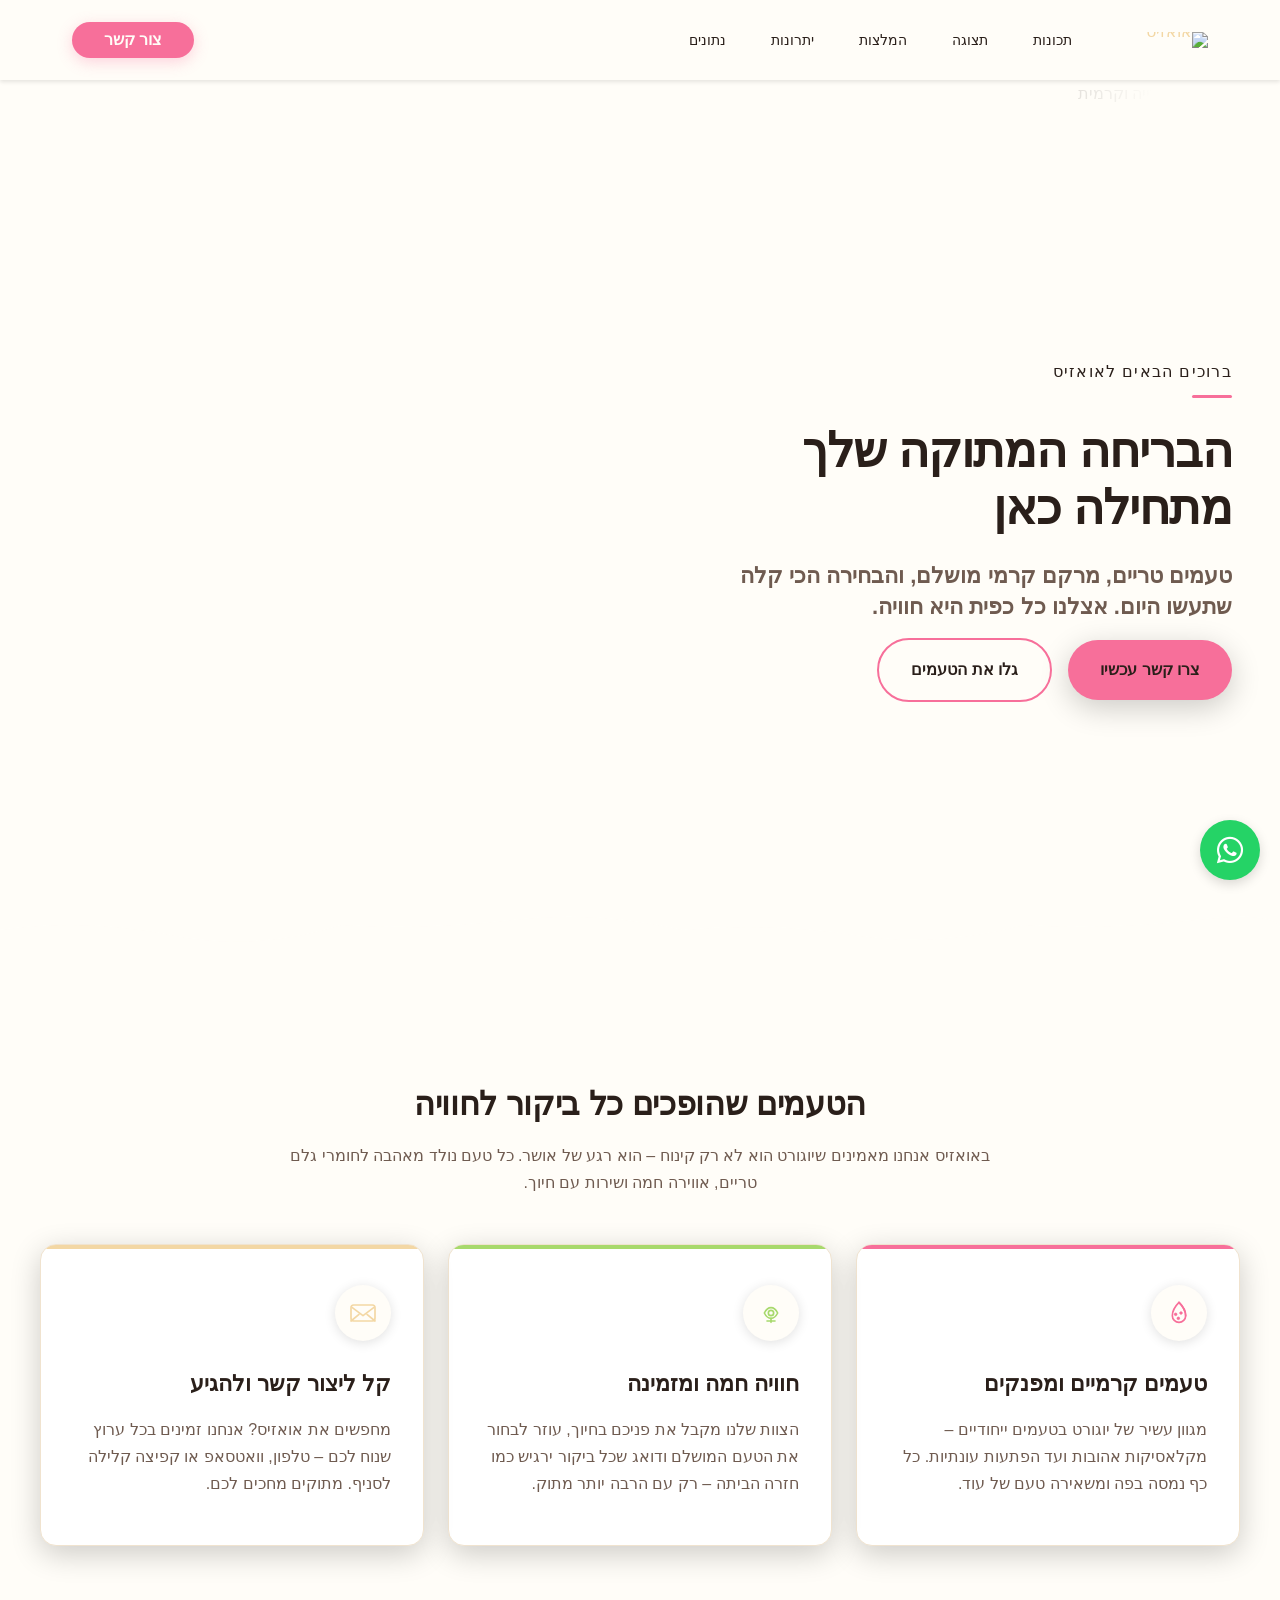
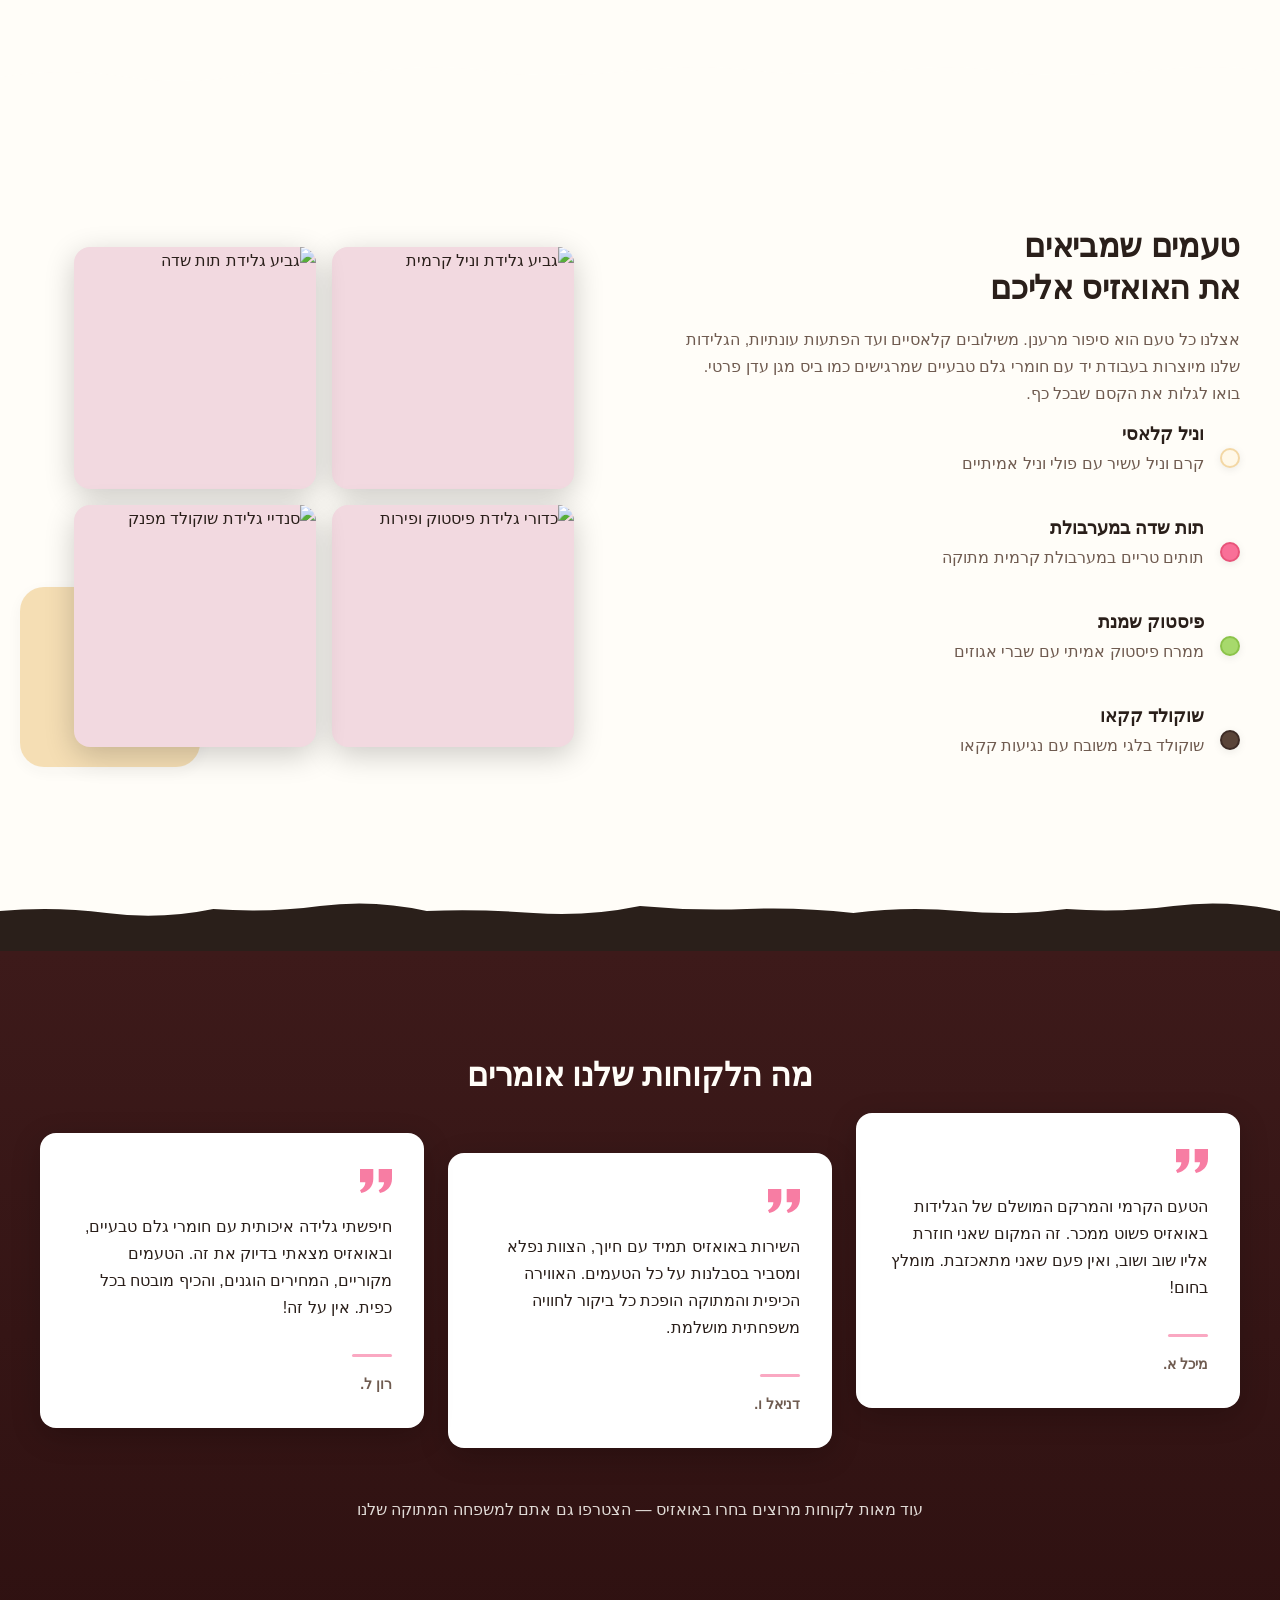
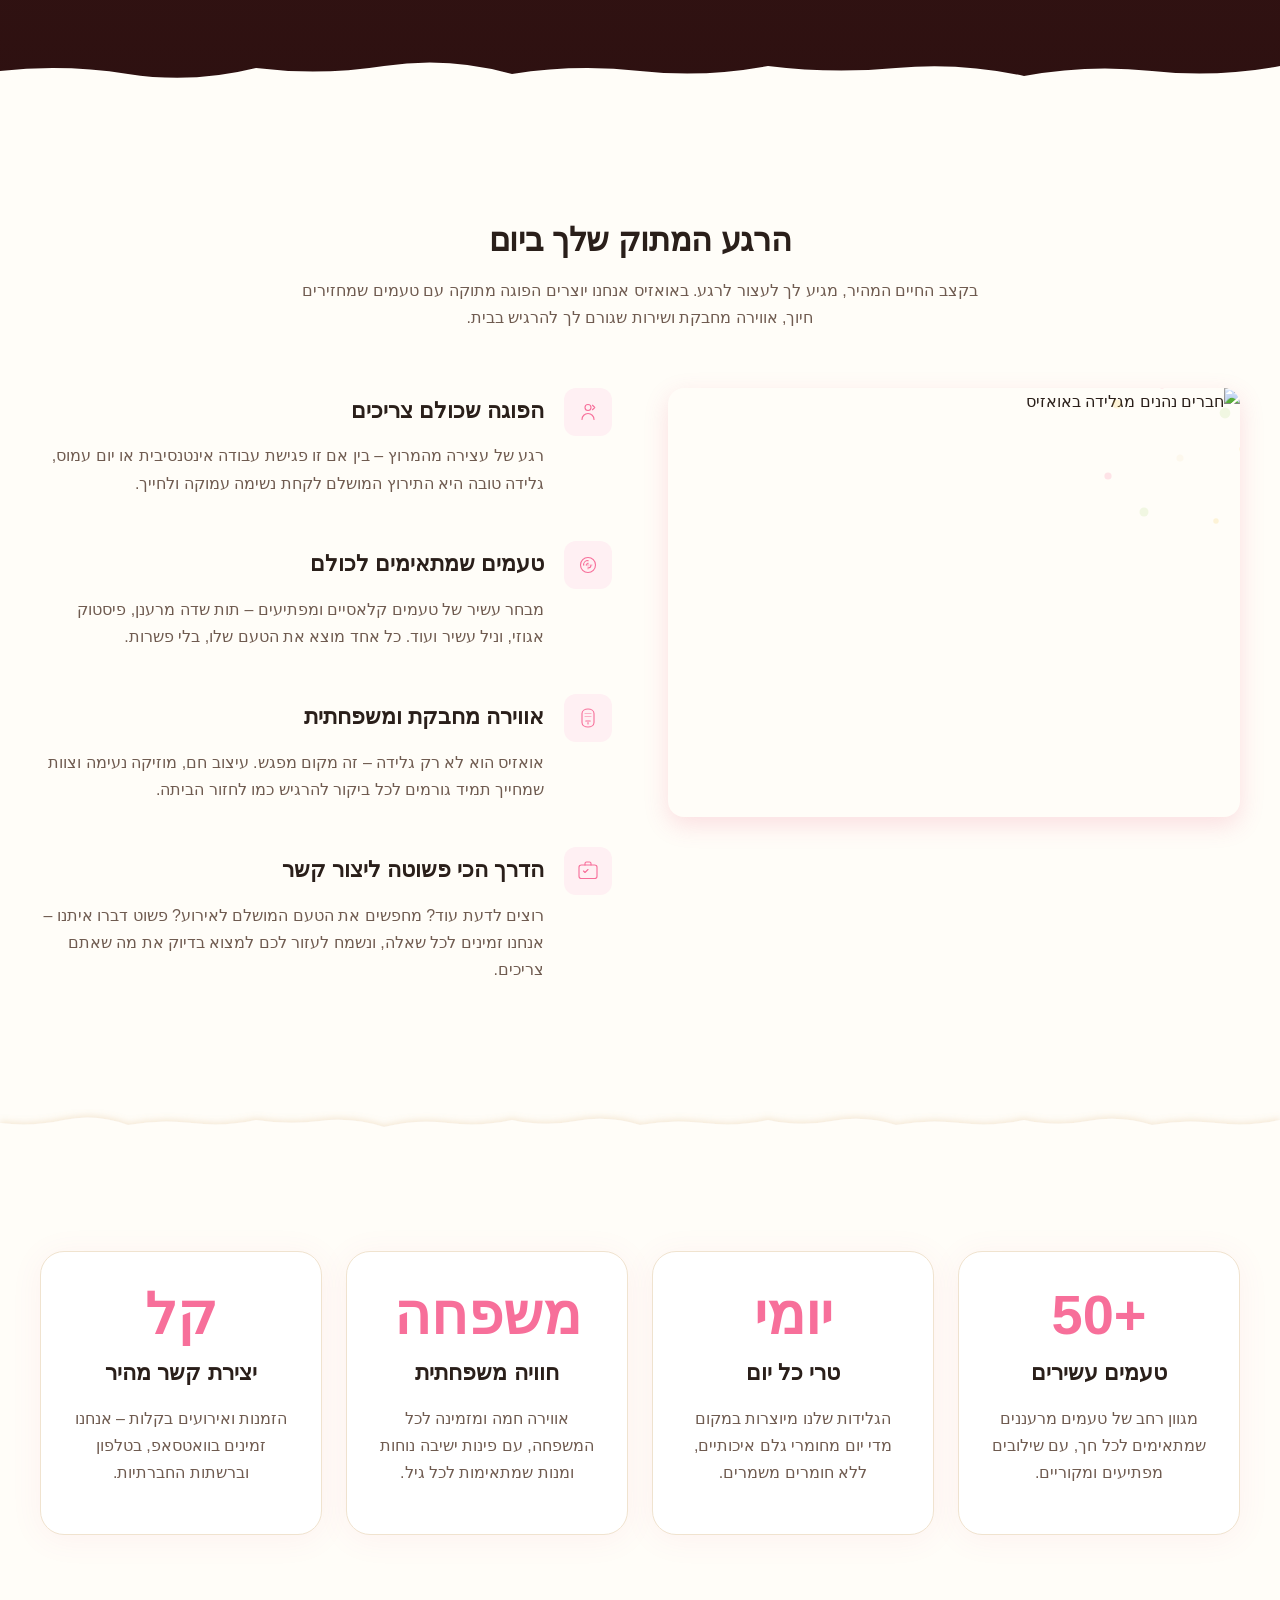
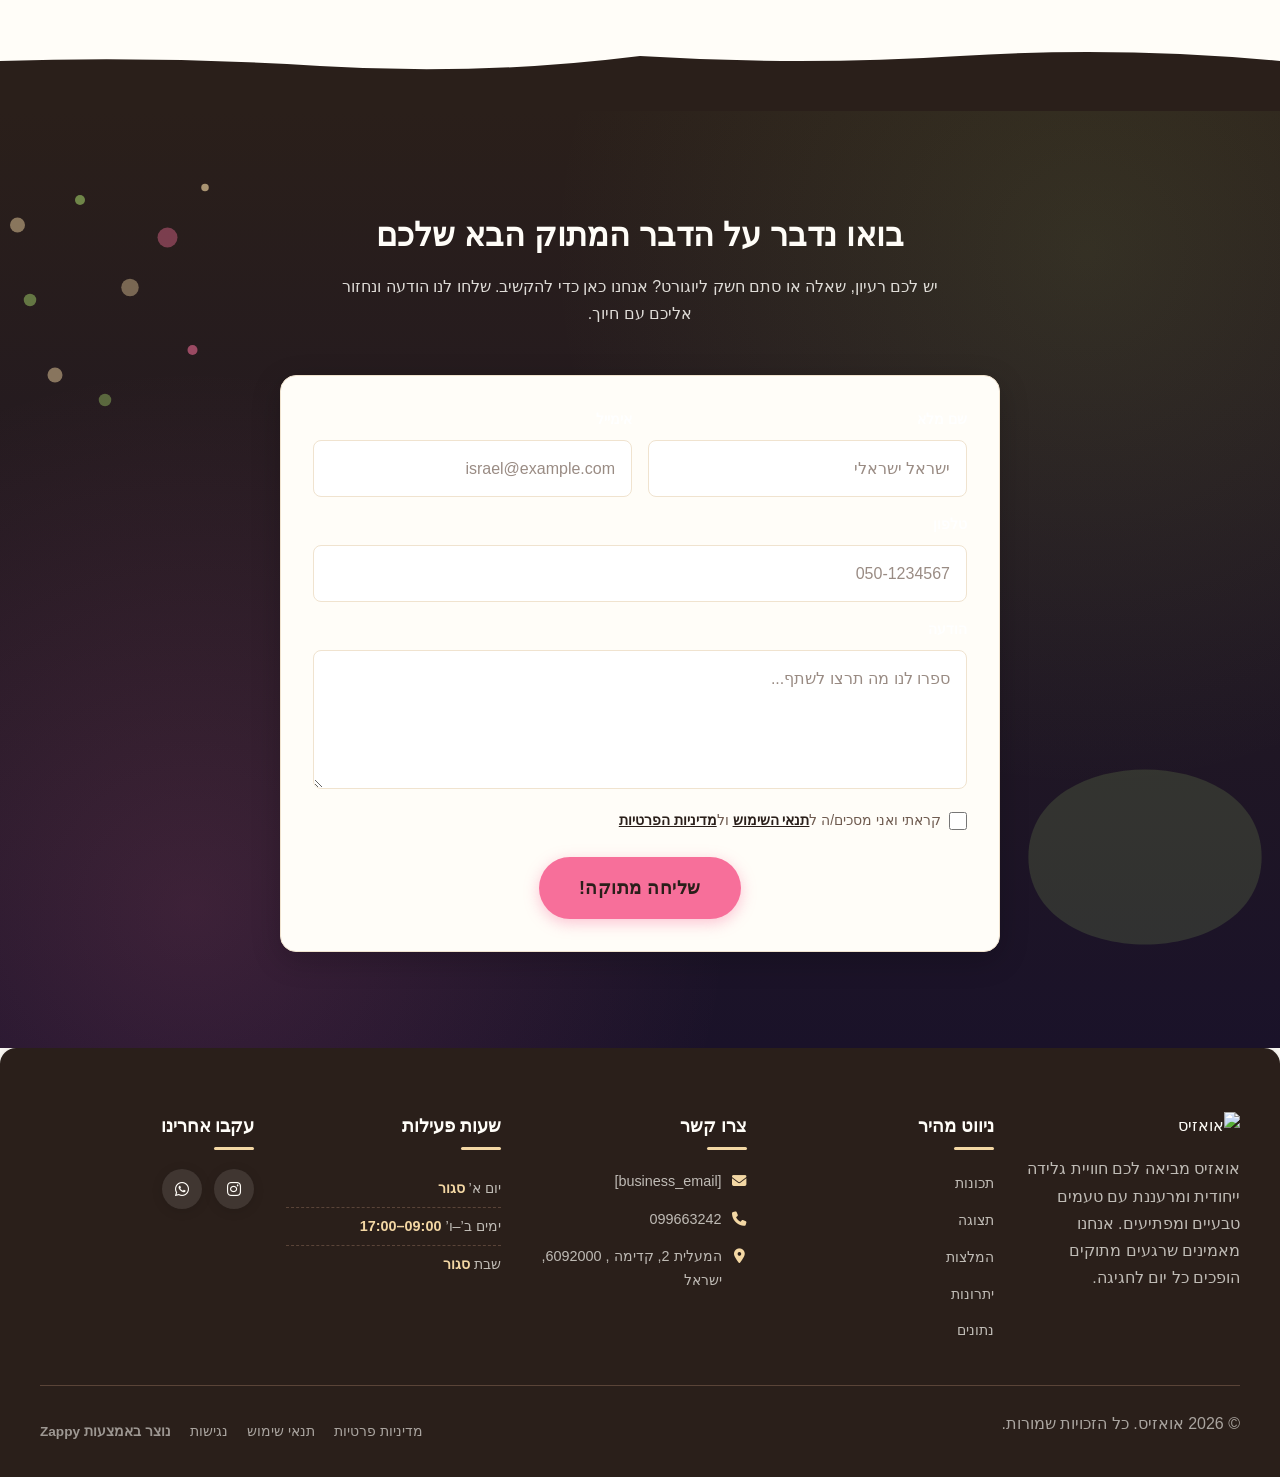
==== commit 0c6ef6d8: "Incremental sync: 1 page(s) — update_text" ====
--- a/public/index.html
+++ b/public/index.html
@@ -1 +1 @@
-<!doctype html><html dir="rtl" lang="he"><head><meta charset="UTF-8"><meta content="width=device-width,initial-scale=1" name="viewport"><meta content="index, follow" name="robots"><title>גלה את העסק המושלם לרכישה — אואזיס</title><meta content="מחפש עסק למכירה שמתאים בדיוק לשאיפות שלך? בואו לגלות הזדמנויות נדירות עם אואזיס, המומחים בליווי עסקי חכם. התחל את המסע שלך עוד היום!" name="description"><meta content="business for sale, אואזיס, עסק למכירה, הזדמנויות עסקיות, קניית עסק" name="keywords"><link href="/assets/favicon.ico" rel="icon" type="image/x-icon"><link href="/assets/favicon-16x16.png" rel="icon" type="image/png" sizes="16x16"><link href="/assets/favicon-32x32.png" rel="icon" type="image/png" sizes="32x32"><link href="/assets/favicon-48x48.png" rel="icon" type="image/png" sizes="48x48"><link href="/assets/favicon-192x192.png" rel="icon" type="image/png" sizes="192x192"><link href="/assets/favicon-512x512.png" rel="icon" type="image/png" sizes="512x512"><link href="/assets/apple-touch-icon.png" rel="apple-touch-icon"><script>!function(){"use strict";var t="adabdd4d-823b-4989-9e78-149e7227483a",e="https://api.zappy5.com/api/analytics/track",a=18e5,n=2592e6,o=!0,i=!0,r=!0;var s=function(){var e="zappy_visitor_"+t,a=null;try{if(a=localStorage.getItem(e)){var o=JSON.parse(a),i=Date.now();if(i-o.created<n)return o.lastSeen=i,localStorage.setItem(e,JSON.stringify(o)),o.id}}catch(t){console.warn("Zappy Analytics: LocalStorage not available")}var r="zv_"+Date.now()+"_"+Math.random().toString(36).substr(2,9);try{localStorage.setItem(e,JSON.stringify({id:r,created:Date.now(),lastSeen:Date.now()}))}catch(t){}return r}(),c=function(){var e="zappy_session_"+t,n=null;try{if(n=sessionStorage.getItem(e)){var o=JSON.parse(n),i=Date.now();if(i-o.timestamp<a)return o.timestamp=i,sessionStorage.setItem(e,JSON.stringify(o)),o.id}}catch(t){console.warn("Zappy Analytics: SessionStorage not available")}var r="zs_"+Date.now()+"_"+Math.random().toString(36).substr(2,9);try{sessionStorage.setItem(e,JSON.stringify({id:r,timestamp:Date.now()}))}catch(t){}return r}();function l(a,n){n=n||{};var o={website_id:t,event_type:a,page_path:window.location.pathname,referrer:document.referrer||"direct",visitor_id:s,session_id:c,metadata:n};if(navigator.sendBeacon){var i=new Blob([JSON.stringify(o)],{type:"application/json"});navigator.sendBeacon(e,i)}else fetch(e,{method:"POST",headers:{"Content-Type":"application/json"},body:JSON.stringify(o),keepalive:!0}).catch(function(t){console.warn("Zappy Analytics: Failed to track event",t)})}o&&l("pageview",{title:document.title,url:window.location.href}),i&&document.addEventListener("click",function(t){var e=t.target;if("BUTTON"===e.tagName||e.closest("button")){var a="BUTTON"===e.tagName?e:e.closest("button");l("click",{element:"button",text:a.textContent.trim().substring(0,100),id:a.id||null,class:a.className||null})}else if("A"===e.tagName||e.closest("a")){var n="A"===e.tagName?e:e.closest("a");l("navigation",{element:"link",text:n.textContent.trim().substring(0,100),href:n.href,external:n.hostname!==window.location.hostname})}},!0),r&&document.addEventListener("submit",function(t){var e=t.target;l("form_submit",{form_id:e.id||null,form_name:e.name||null,form_action:e.action||null,form_method:e.method||"GET"})},!0);var d=Date.now();window.addEventListener("beforeunload",function(){l("page_unload",{time_on_page:Math.floor((Date.now()-d)/1e3),page_path:window.location.pathname})}),window.zappyAnalytics={track:l,getVisitorId:function(){return s},getSessionId:function(){return c}}}()</script><meta content="גלה את העסק המושלם לרכישה — אואזיס" property="og:title"><meta content="מחפש עסק למכירה שמתאים בדיוק לשאיפות שלך? בואו לגלות הזדמנויות נדירות עם אואזיס, המומחים בליווי עסקי חכם. התחל את המסע שלך עוד היום!" property="og:description"><meta content="summary_large_image" name="twitter:card"><meta content="גלה את העסק המושלם לרכישה — אואזיס" name="twitter:title"><meta content="מחפש עסק למכירה שמתאים בדיוק לשאיפות שלך? בואו לגלות הזדמנויות נדירות עם אואזיס, המומחים בליווי עסקי חכם. התחל את המסע שלך עוד היום!" name="twitter:description"><meta content="website" property="og:type"><meta content="he_IL" property="og:locale"><link href="https://cdnjs.cloudflare.com/ajax/libs/font-awesome/6.4.0/css/all.min.css" rel="stylesheet"><style>.skip-link{position:absolute;top:0;left:0;transform:translateY(-200%);padding:12px 18px;background:var(--bg-dark,#1a1a1a);color:var(--text-light,#fff);font-weight:600;border-radius:0 0 8px 0;z-index:10000}.skip-link:focus{transform:none;outline:2px solid var(--ring,#fff);outline-offset:2px}:focus-visible{outline:2px solid var(--ring,currentColor);outline-offset:3px}</style><link href="/assets/favicon.ico" rel="icon" type="image/x-icon"><link href="/assets/favicon-16x16.png" rel="icon" type="image/png" sizes="16x16"><link href="/assets/favicon-32x32.png" rel="icon" type="image/png" sizes="32x32"><link href="/assets/favicon-48x48.png" rel="icon" type="image/png" sizes="48x48"><link href="/assets/favicon-192x192.png" rel="icon" type="image/png" sizes="192x192"><link href="/assets/favicon-512x512.png" rel="icon" type="image/png" sizes="512x512"><link href="/assets/apple-touch-icon.png" rel="apple-touch-icon"><link href="https://cdn.jsdelivr.net/npm/vanilla-cookieconsent@3/dist/cookieconsent.css" rel="stylesheet"><script src="https://cdn.jsdelivr.net/npm/vanilla-cookieconsent@3/dist/cookieconsent.umd.js"></script><script src="https://cdn.jsdelivr.net/gh/mickidum/acc_toolbar/acctoolbar/acctoolbar.min.js"></script><link href="/styles.css" rel="stylesheet"><script>window.ZAPPY_WEBSITE_ID="adabdd4d-823b-4989-9e78-149e7227483a",window.ZAPPY_API_BASE="https://api.zappy5.com"</script><style id="zappy-dropdown-submenu-styles">#navMenu li:has(.sub-menu),.nav-menu li:has(.sub-menu),.navbar li:has(.sub-menu),nav li:has(.sub-menu){position:relative}#navMenu .sub-menu,.nav-menu .sub-menu,.navbar .sub-menu,nav .sub-menu{display:block!important;position:absolute!important;top:100%;left:0;min-width:220px;background:#fff;border-radius:8px;box-shadow:0 8px 25px rgba(0,0,0,.15);padding:8px 0;opacity:0;visibility:hidden;transform:translateY(10px);transition:all .3s ease;z-index:1000;list-style:none;pointer-events:none}#navMenu li:hover>.sub-menu,.nav-menu li:hover>.sub-menu,.navbar li:hover>.sub-menu,nav li:hover>.sub-menu{opacity:1!important;visibility:visible!important;transform:translateY(0)!important;pointer-events:auto!important}.sub-menu li{list-style:none;margin:0;padding:0}.sub-menu a{display:block!important;padding:10px 16px!important;color:var(--text-dark,#333)!important;font-weight:500;text-decoration:none;white-space:nowrap;transition:background-color .2s}.sub-menu .zappy-nav-child>a{padding-left:28px!important;font-size:.9em!important;opacity:.85!important}[dir=rtl] .sub-menu .zappy-nav-child>a,html[lang=ar] .sub-menu .zappy-nav-child>a,html[lang=he] .sub-menu .zappy-nav-child>a{padding-left:10px!important;padding-right:28px!important}.sub-menu .zappy-nav-parent>a{font-weight:600!important}.sub-menu a:hover{background-color:#f5f5f5}[dir=rtl] .nav-menu .sub-menu,[dir=rtl] .navbar .sub-menu,[dir=rtl] nav .sub-menu,html[lang=ar] .nav-menu .sub-menu,html[lang=ar] .navbar .sub-menu,html[lang=ar] nav .sub-menu,html[lang=he] .nav-menu .sub-menu,html[lang=he] .navbar .sub-menu,html[lang=he] nav .sub-menu{left:auto!important;right:0!important}.sub-menu:empty,.sub-menu:not(:has(li)):not(:has(> a)),.sub-menu:not(:has(li:not(.zappy-hidden-menu-item))):not(:has(> a)){display:none!important;opacity:0!important;visibility:hidden!important;pointer-events:none!important}li:has(.menu-group-title):hover>.sub-menu{opacity:1!important;visibility:visible!important;transform:translateY(0)!important;pointer-events:auto!important}#navMenu>li>.menu-group-title,.nav-menu>li>.menu-group-title{display:inline-block;padding:.5rem 1rem;cursor:default;user-select:none}@media (max-width:768px){#navMenu .sub-menu,.nav-menu .sub-menu,.navbar .sub-menu,nav .sub-menu{position:static!important;transform:none!important;box-shadow:none!important;background:0 0!important;max-height:0;overflow:hidden;opacity:0;visibility:hidden;transition:max-height .3s ease,opacity .3s ease;padding:0!important;border-radius:0!important}#navMenu .sub-menu.mobile-expanded,.nav-menu .sub-menu.mobile-expanded,.navbar .sub-menu.mobile-expanded{max-height:none!important;overflow-y:visible!important;opacity:1!important;visibility:visible!important;padding:8px 0 8px 16px!important}[dir=rtl] .sub-menu.mobile-expanded,html[lang=he] .sub-menu.mobile-expanded{padding:8px 16px 8px 0!important}#navMenu li:hover>.sub-menu,.nav-menu li:hover>.sub-menu,.navbar li:hover>.sub-menu,nav li:hover>.sub-menu{opacity:0;visibility:hidden;pointer-events:none}#navMenu li>.sub-menu.mobile-expanded,.nav-menu li>.sub-menu.mobile-expanded,.navbar li>.sub-menu.mobile-expanded,nav li>.sub-menu.mobile-expanded{opacity:1!important;visibility:visible!important;pointer-events:auto!important}#navMenu li:has(.sub-menu),.nav-menu li:has(.sub-menu),.navbar li:has(.sub-menu),nav li:has(.sub-menu){display:flex!important;flex-wrap:wrap!important;align-items:center!important;position:relative!important;min-height:44px!important}#navMenu li:has(.sub-menu)>a,.nav-menu li:has(.sub-menu)>a,.navbar li:has(.sub-menu)>a,nav li:has(.sub-menu)>a{flex:1!important;min-width:0!important}#navMenu li:has(.sub-menu)>.menu-group-title,.nav-menu li:has(.sub-menu)>.menu-group-title,.navbar li:has(.sub-menu)>.menu-group-title,nav li:has(.sub-menu)>.menu-group-title{flex:1!important;min-width:0!important;padding:0!important;line-height:inherit!important}#navMenu li:has(.sub-menu)>.sub-menu,.nav-menu li:has(.sub-menu)>.sub-menu,.navbar li:has(.sub-menu)>.sub-menu,nav li:has(.sub-menu)>.sub-menu{flex-basis:100%!important;width:100%!important}#navMenu li:has(.sub-menu)>a [class*=arrow],#navMenu li:has(.sub-menu)>a [class*=chevron],.nav-menu li:has(.sub-menu)>a .fa-angle-down,.nav-menu li:has(.sub-menu)>a .fa-chevron-down,.nav-menu li:has(.sub-menu)>a [class*=arrow],.nav-menu li:has(.sub-menu)>a [class*=chevron],nav li:has(.sub-menu)>a [class*=arrow],nav li:has(.sub-menu)>a [class*=chevron]{display:none!important;visibility:hidden!important}.mobile-submenu-toggle{display:flex!important;align-items:center!important;justify-content:center!important;width:44px!important;height:auto!important;background:0 0!important;border:none!important;cursor:pointer!important;color:var(--text-dark)!important;position:static!important;flex-shrink:0!important;align-self:stretch!important;z-index:2!important;padding:0!important;margin:0!important}.mobile-submenu-toggle::after{content:''!important;width:0!important;height:0!important;border-left:6px solid transparent!important;border-right:6px solid transparent!important;border-top:7px solid currentColor!important;transition:transform .3s ease!important}.mobile-submenu-toggle.expanded::after{transform:rotate(180deg)!important}.sub-menu a{padding:10px 0!important;display:block!important;color:var(--text-dark)!important;white-space:normal!important}.sub-menu .zappy-nav-child>a{padding-left:28px!important;font-size:.9em!important;opacity:.85!important}[dir=rtl] .sub-menu .zappy-nav-child>a,html[lang=ar] .sub-menu .zappy-nav-child>a,html[lang=he] .sub-menu .zappy-nav-child>a{padding-left:0!important;padding-right:28px!important}.sub-menu .zappy-nav-parent>a{font-weight:600!important}#navMenu.active,.nav-menu.active{max-width:100vw!important;overflow-x:hidden!important;box-sizing:border-box!important}.navbar .sub-menu li a,.zappy-products-dropdown .sub-menu a,nav.navbar .sub-menu li a{color:var(--text-dark)!important}}@media (min-width:769px){.mobile-submenu-toggle{display:none!important}}</style><style id="zappy-widget-visibility">html[dir=rtl] .whatsapp-float{right:20px!important;left:auto!important}html:not([dir]) .whatsapp-float,html[dir=ltr] .whatsapp-float{left:20px!important;right:auto!important}html[dir=rtl] #mic-access-tool-general-button,html[dir=rtl] #mic-init-access-tool #mic-access-tool-general-button,html[dir=rtl] #mic-init-access-tool .mic-access-tool-general-button,html[dir=rtl] ._access-icon,html[dir=rtl] .mic-access-tool-general-button{left:20px!important;right:auto!important}html:not([dir]) #mic-access-tool-general-button,html:not([dir]) #mic-init-access-tool #mic-access-tool-general-button,html:not([dir]) #mic-init-access-tool .mic-access-tool-general-button,html:not([dir]) ._access-icon,html:not([dir]) .mic-access-tool-general-button,html[dir=ltr] #mic-access-tool-general-button,html[dir=ltr] #mic-init-access-tool #mic-access-tool-general-button,html[dir=ltr] #mic-init-access-tool .mic-access-tool-general-button,html[dir=ltr] ._access-icon,html[dir=ltr] .mic-access-tool-general-button{right:20px!important;left:auto!important}@media (max-width:768px){.whatsapp-float{display:flex!important}}@media (min-width:769px){.whatsapp-float{display:flex!important}}@media (max-width:768px){#mic-access-tool-general-button,#mic-init-access-tool #mic-access-tool-general-button,#mic-init-access-tool .mic-access-tool-general-button,._access-icon,.mic-access-tool-general-button{display:flex!important;visibility:visible!important;opacity:1!important;pointer-events:auto!important}#mic-access-tool-box.opened-mic-access-tool,#mic-init-access-tool #mic-access-tool-box.opened-mic-access-tool,.mic-access-tool-box.opened-mic-access-tool{visibility:visible!important;opacity:1!important;pointer-events:auto!important}}@media (min-width:769px){#mic-access-tool-general-button,#mic-init-access-tool #mic-access-tool-general-button,#mic-init-access-tool .mic-access-tool-general-button,._access-icon,.mic-access-tool-general-button{display:flex!important;visibility:visible!important;opacity:1!important;pointer-events:auto!important}#mic-access-tool-box.opened-mic-access-tool,#mic-init-access-tool #mic-access-tool-box.opened-mic-access-tool,.mic-access-tool-box.opened-mic-access-tool{visibility:visible!important;opacity:1!important;pointer-events:auto!important}}</style></head><body><a href="#main" class="skip-link">דלג לתוכן הראשי</a><nav class="navbar" dir="rtl"><button class="mobile-toggle" aria-label="Menu" id="mobileToggle"><svg viewBox="0 0 24 24" fill="none" class="hamburger-icon" height="24" width="24"><path d="M3 12h18M3 6h18M3 18h18" stroke="currentColor" stroke-width="2" stroke-linecap="round"></path></svg> <svg viewBox="0 0 24 24" fill="none" class="close-icon" height="24" width="24" style="display:none"><path d="M18 6L6 18M6 6l12 12" stroke="currentColor" stroke-width="2" stroke-linecap="round"></path></svg></button> <button class="phone-header-btn" aria-label="Call" data-phone="099663242"><svg viewBox="0 0 24 24" fill="currentColor" height="20" width="20"><path d="M22 16.92v3a2 2 0 0 1-2.18 2 19.79 19.79 0 0 1-8.63-3.07 19.5 19.5 0 0 1-6-6 19.79 19.79 0 0 1-3.07-8.67A2 2 0 0 1 4.11 2h3a2 2 0 0 1 2 1.72 12.84 12.84 0 0 0 .7 2.81 2 2 0 0 1-.45 2.11L8.09 9.91a16 16 0 0 0 6 6l1.27-1.27a2 2 0 0 1 2.11-.45 12.84 12.84 0 0 0 2.81.7A2 2 0 0 1 22 16.92z"></path></svg></button><div class="nav-container"><div class="nav-right-group"><div class="nav-brand"><a href="/" class="logo-link"><img alt="אואזיס" class="logo" src="/assets/site-----image-1.webp"></a></div><ul class="nav-menu" id="navMenu"><li><a href="#features">תכונות</a></li><li><a href="#showcase">תצוגה</a></li><li><a href="#testimonials">המלצות</a></li><li><a href="#benefits">יתרונות</a></li><li><a href="#stats">נתונים</a></li><li class="mobile-contact-link nav-cta-mobile-item"><a href="#cta" class="nav-cta-btn">צור קשר</a></li></ul></div><div class="nav-cta-container"><a href="#cta" class="nav-cta-btn">צור קשר</a></div></div></nav><script>window.addEventListener("load",function(){const e=document.querySelector(".navbar, nav, header");if(!e)return void console.log("[Navbar] Navbar element not found");let t=document.getElementById("mobileToggle")||document.querySelector(".mobile-toggle")||document.querySelector(".hamburger")||document.querySelector(".hamburger-menu")||document.querySelector(".menu-toggle")||document.querySelector(".burger-menu")||document.querySelector('[aria-label="Menu"]')||document.querySelector('[aria-label="תפריט"]');const o=document.querySelector(".phone-header-btn"),n=window.getComputedStyle(e);let r=n.backgroundColor;if(console.log("[Navbar] Initial navbar background:",r),"transparent"===r||"rgba(0, 0, 0, 0)"===r||r.startsWith("rgba")&&r.includes(", 0)")){const e=n.backgroundImage;if(e&&"none"!==e)console.log("[Navbar] Navbar has background image/gradient, using dark text"),r="rgb(240, 240, 240)";else{const e=window.getComputedStyle(document.body).backgroundColor;console.log("[Navbar] Navbar transparent, using body background:",e),r=e}}const a=r.match(/\d+/g);if(a&&a.length>=3){const e=(.299*parseInt(a[0])+.587*parseInt(a[1])+.114*parseInt(a[2]))/255;console.log("[Navbar] Mobile button colors preserved from Claude CSS (luminance:",e.toFixed(2)+")");const n=document.createElement("style");n.id="zappy-mobile-nav-fix";document.documentElement.lang;document.documentElement.dir,n.textContent='\n        /* Hide mobile buttons on desktop, show only on mobile */\n        @media (min-width: 769px) {\n          .mobile-toggle,\n          .phone-header-btn {\n            display: none !important;\n          }\n        }\n        \n        /* Show and position mobile buttons correctly on mobile */\n        @media (max-width: 768px) {\n          .navbar,\n          nav.navbar {\n            min-height: 70px !important;\n          }\n\n          .mobile-toggle,\n          .phone-header-btn {\n            position: absolute !important;\n            top: 0 !important;\n            bottom: 0 !important;\n            margin-top: auto !important;\n            margin-bottom: auto !important;\n            transform: none !important;\n            z-index: 1001 !important;\n            display: flex !important;\n            align-items: center !important;\n            justify-content: center !important;\n            width: 36px !important;\n            height: 36px !important;\n            border-radius: 50% !important;\n            border: none !important;\n            cursor: pointer !important;\n            padding: 6px !important;\n            background: none !important;\n            color: var(--nav-text, var(--text-dark)) !important;\n            touch-action: manipulation !important;\n            -webkit-tap-highlight-color: transparent !important;\n          }\n\n          html[data-zappy-site-type="ecommerce"] .phone-header-btn,\n          body[data-zappy-site-type="ecommerce"] .phone-header-btn,\n          html[data-zappy-site-type="ecommerce"] header .phone-header-btn,\n          html[data-zappy-site-type="ecommerce"] nav .phone-header-btn {\n            display: none !important;\n            visibility: hidden !important;\n            width: 0 !important;\n            height: 0 !important;\n            min-width: 0 !important;\n            overflow: hidden !important;\n          }\n          \n          /* LTR positioning (default): hamburger LEFT, phone RIGHT */\n          html:not([dir="rtl"]):not([lang="he"]):not([lang="ar"]) .mobile-toggle,\n          html[dir="ltr"] .mobile-toggle {\n            left: 12px !important;\n            right: auto !important;\n          }\n          html:not([dir="rtl"]):not([lang="he"]):not([lang="ar"]) .phone-header-btn,\n          html[dir="ltr"] .phone-header-btn {\n            right: 12px !important;\n            left: auto !important;\n          }\n          \n          /* RTL positioning: hamburger RIGHT, phone LEFT */\n          html[dir="rtl"] .mobile-toggle,\n          html[lang="he"] .mobile-toggle,\n          html[lang="ar"] .mobile-toggle {\n            right: 12px !important;\n            left: auto !important;\n          }\n          html[dir="rtl"] .phone-header-btn,\n          html[lang="he"] .phone-header-btn,\n          html[lang="ar"] .phone-header-btn {\n            left: 12px !important;\n            right: auto !important;\n          }\n          \n          /* CRITICAL: Ensure nav-container has min-height on mobile */\n          /* All children are positioned absolutely/fixed on mobile, so height:auto collapses to 0 */\n          .nav-container {\n            min-height: 70px !important;\n            position: relative !important;\n          }\n          \n          /* Ensure SVG icons are properly sized and inherit color */\n          .mobile-toggle svg,\n          .phone-header-btn svg {\n            width: 24px !important;\n            height: 24px !important;\n            /* Don\'t force display - let JavaScript control hamburger/close toggle */\n          }\n          \n          /* Reset nav-cta-container on mobile - remove desktop box-shadow/padding */\n          /* that creates a visible ghost box when CTA button is hidden */\n          .nav-cta-container {\n            box-shadow: none !important;\n            padding: 0 !important;\n          }\n          \n          /* Hide nav-cta-container entirely on mobile when there\'s no lang-switcher */\n          /* (only the CTA button is inside, and it\'s hidden on mobile) */\n          .nav-cta-container:not(:has(.lang-switcher)) {\n            display: none !important;\n          }\n          \n          /* CRITICAL: Prevent hero image fade gradient from bleeding over headline text */\n          /* The .image-fade-gradient has bottom: -30px (extends below parent) */\n          /* On mobile stacked layout, this overlaps the h1 text below the image */\n          .hero-image-column {\n            overflow: hidden !important;\n          }\n          .image-fade-gradient {\n            bottom: 0 !important;\n          }\n          \n          /* Hide desktop language switcher on mobile - hamburger menu handles it */\n          /* High specificity to override stored CSS */\n          .lang-switcher,\n          .nav-cta-container .lang-switcher,\n          .nav-container .lang-switcher,\n          .navbar .lang-switcher,\n          .navbar .nav-cta-container .lang-switcher {\n            display: none !important;\n          }\n        }\n      ';const r=document.getElementById("zappy-mobile-nav-fix");r&&r.remove(),document.head.appendChild(n),console.log("[Navbar] Critical CSS injected for mobile nav positioning");const i=window.innerWidth<=768;if(t){const e=t.querySelector(".hamburger-icon"),o=t.querySelector(".close-icon");e&&(e.style.setProperty("width","24px","important"),e.style.setProperty("height","24px","important"),e.style.setProperty("display","block","important")),o&&(o.style.setProperty("width","24px","important"),o.style.setProperty("height","24px","important"),o.style.setProperty("display","none","important")),i?(t.style.setProperty("position","absolute","important"),t.style.setProperty("top","0","important"),t.style.setProperty("bottom","0","important"),t.style.setProperty("margin-top","auto","important"),t.style.setProperty("margin-bottom","auto","important"),t.style.setProperty("transform","none","important"),t.style.setProperty("z-index","1001","important"),t.style.removeProperty("left"),t.style.removeProperty("right"),console.log("[Navbar] Mobile toggle positioning applied (mobile viewport)")):(t.style.removeProperty("position"),t.style.removeProperty("top"),t.style.removeProperty("transform"),t.style.removeProperty("z-index"),t.style.removeProperty("left"),t.style.removeProperty("right"),console.log("[Navbar] Desktop viewport - cleared mobile toggle inline positioning"))}if(o){const e=o.querySelector("svg");e&&(e.style.width="24px",e.style.height="24px",e.setAttribute("width","24"),e.setAttribute("height","24")),i?(o.style.setProperty("position","absolute","important"),o.style.setProperty("top","0","important"),o.style.setProperty("bottom","0","important"),o.style.setProperty("margin-top","auto","important"),o.style.setProperty("margin-bottom","auto","important"),o.style.setProperty("transform","none","important"),o.style.setProperty("z-index","1001","important"),o.style.removeProperty("left"),o.style.removeProperty("right"),console.log("[Navbar] Phone button positioning applied (mobile viewport)")):(o.style.removeProperty("position"),o.style.removeProperty("top"),o.style.removeProperty("transform"),o.style.removeProperty("z-index"),o.style.removeProperty("left"),o.style.removeProperty("right"),console.log("[Navbar] Desktop viewport - cleared phone button inline positioning"))}}else console.log("[Navbar] Could not parse background color:",r);t=document.getElementById("mobileToggle")||document.querySelector(".mobile-toggle")||document.querySelector(".hamburger")||document.querySelector(".hamburger-menu")||document.querySelector(".menu-toggle")||document.querySelector(".burger-menu")||document.querySelector('[aria-label="Menu"]')||document.querySelector('[aria-label="תפריט"]');const i=document.getElementById("navMenu")||document.querySelector(".nav-menu")||document.querySelector(".nav-links")||document.querySelector("nav ul:not(.submenu)");if(!t||!i)return void console.log("[Navbar] Mobile toggle or menu not found:",{toggle:!!t,menu:!!i});i.id||(i.id="navMenu"),console.log("[Navbar] Initializing mobile menu...");const l=t.cloneNode(!0);t.parentNode.replaceChild(l,t);var s=0;function p(e){var t=Date.now();t-s<300||(s=t,function(e){e.preventDefault(),e.stopPropagation();const t=l.querySelector(".hamburger-icon"),o=l.querySelector(".close-icon");i.classList.contains("active")?(i.classList.remove("active"),t&&t.style.setProperty("display","block","important"),o&&o.style.setProperty("display","none","important"),document.body.style.overflow="",document.body.classList.remove("menu-open"),console.log("[Navbar] Menu closed")):(i.classList.add("active"),t&&t.style.setProperty("display","none","important"),o&&o.style.setProperty("display","block","important"),document.body.style.overflow="hidden",document.body.classList.add("menu-open"),console.log("[Navbar] Menu opened"))}(e))}l.addEventListener("click",p),l.addEventListener("touchend",p),document.addEventListener("keydown",function(e){if(("Escape"===e.key||"Esc"===e.key)&&i.classList.contains("active")){const e=l.querySelector(".hamburger-icon"),t=l.querySelector(".close-icon");i.classList.remove("active"),e&&e.style.setProperty("display","block","important"),t&&t.style.setProperty("display","none","important"),document.body.style.overflow="",document.body.classList.remove("menu-open"),console.log("[Navbar] Menu closed (Escape)")}}),i.querySelectorAll("a").forEach(function(e){e.addEventListener("click",function(){if("#"===this.getAttribute("href"))return;const e=l.querySelector(".hamburger-icon"),t=l.querySelector(".close-icon");i.classList.remove("active"),e&&e.style.setProperty("display","block","important"),t&&t.style.setProperty("display","none","important"),document.body.style.overflow="",document.body.classList.remove("menu-open"),console.log("[Navbar] Menu closed (link clicked)")})});var m=i.querySelectorAll(".dropdown-toggle");m.forEach(function(e){e.addEventListener("click",function(e){e.preventDefault(),e.stopPropagation();var t=this.closest(".nav-dropdown");t&&(t.parentNode.querySelectorAll(".nav-dropdown.open").forEach(function(e){e!==t&&e.classList.remove("open")}),t.classList.toggle("open"),console.log("[Navbar] Dropdown toggled:",t.classList.contains("open")?"open":"closed"))})}),document.addEventListener("click",function(e){e.target.closest(".nav-dropdown")||document.querySelectorAll(".nav-dropdown.open").forEach(function(e){e.classList.remove("open")})}),console.log("[Navbar] Dropdown handlers initialized for "+m.length+" dropdowns"),o&&o.addEventListener("click",function(){const e=document.querySelectorAll('a[href^="tel:"]'),t=e.length>0?e[0].getAttribute("href").replace("tel:",""):"099663242";window.location.href="tel:"+t,console.log("[Navbar] Phone button clicked")}),console.log("[Navbar] Mobile menu initialized successfully")})</script><main id="main"><section class="index-hero-section" data-band-index="0" data-layout-spec="בית-hero" id="hero" data-hero-treatment="fade-bleed" data-hero-type="fullscreen-scrim" style="--hero-fade-color:var(--bg-light)"><img alt="גלידת אואזיס טרייה וקרמית" class="hero-fade-img" src="/assets/site-index-hero-image-1.webp" data-context="A bright natural-light scene of creamy ice cream cones and cups on a café counter with subtle human warmth, shot from a slightly elevated angle. The composition places the main subject (a tall strawberry cone and a pistachio cup) on the right side of the frame, leaving the left side softly blurred for text overlay. Warm vanilla tones, soft sunlight, and creamy highlights dominate the palette." data-placeholder="index-hero-image-1" height="600" loading="eager" width="1200" data-hero-bg="true" fetchpriority="high"><div class="hero-fade-content"><p class="hero-eyebrow">ברוכים הבאים לאואזיס</p><h1 class="display-xl">הבריחה המתוקה שלך מתחילה כאן</h1><h3 class="hero-subtitle">טעמים טריים, מרקם קרמי מושלם, והבחירה הכי קלה שתעשו היום. אצלנו כל כפית היא חוויה.</h3><div class="hero-cta-row"><a href="#contact" class="btn-primary hero-btn">צרו קשר עכשיו</a> <a href="#flavors" class="hero-btn btn-secondary">גלו את הטעמים</a></div></div><div class="hero-divider-wrapper" aria-hidden="true" data-no-icon-edit="true"><svg viewBox="0 0 1200 80" xmlns="http://www.w3.org/2000/svg" preserveAspectRatio="none"><path d="M0,80 L0,30 Q80,18 160,35 T320,25 Q400,30 480,20 T640,30 Q720,22 800,35 T960,25 Q1040,30 1120,20 T1200,30 L1200,80 Z" fill="var(--bg-light)"></path></svg></div></section><section class="index-features-section" data-band-index="1" data-layout-spec="בית-features" id="features" dir="rtl"><div class="features-container"><div class="features-intro"><h2 class="features-heading">הטעמים שהופכים כל ביקור לחוויה</h2><p class="features-subtitle">באואזיס אנחנו מאמינים שיוגורט היא לא רק קינוח – היא רגע של אושר. כל טעם נולד מאהבה לחומרי גלם טריים, אווירה חמה ושירות עם חיוך.</p></div><div class="zappy-preserve-css-grid features-grid" data-original-gap="24px" data-original-item-width="384" data-zappy-explicit-columns="true" style="--zappy-grid-cols:repeat(auto-fit, minmax(min(100%, 384px), 1fr));grid-template-columns:repeat(auto-fit, minmax(min(100%, 384px), 1fr));display:grid;align-items:stretch !important"><article class="feature-card card-strawberry" data-grid-item-index="0"><div class="card-accent-strip"></div><div class="card-icon-wrapper"><svg viewBox="0 0 48 48" xmlns="http://www.w3.org/2000/svg" fill="none" data-element-type="icon" data-icon-type="svg" class="card-icon"><path d="M24 8C24 8 14 18 14 28C14 33.5228 18.4772 38 24 38C29.5228 38 34 33.5228 34 28C34 18 24 8 24 8Z" stroke="currentColor" stroke-width="2.5" stroke-linecap="round" stroke-linejoin="round"></path><path d="M24 8C24 8 34 18 34 28" stroke="currentColor" stroke-width="2.5" stroke-linecap="round" stroke-linejoin="round"></path><circle cx="19" cy="26" r="2" fill="currentColor"></circle><circle cx="27" cy="24" r="2" fill="currentColor"></circle><circle cx="23" cy="32" r="2" fill="currentColor"></circle></svg></div><h3 class="card-title">טעמים קרמיים ומפנקים</h3><p class="card-description">מגוון עשיר של יוגורט בטעמים ייחודיים – מקלאסיקות אהובות ועד הפתעות עונתיות. כל כף נמסה בפה ומשאירה טעם של עוד.</p></article><article class="feature-card card-pistachio" data-grid-item-index="1"><div class="card-accent-strip"></div><div class="card-icon-wrapper"><svg viewBox="0 0 48 48" xmlns="http://www.w3.org/2000/svg" fill="none" data-element-type="icon" data-icon-type="svg" class="card-icon"><path d="M14 24C14 24 18 16 24 16C30 16 34 24 34 24C34 24 30 32 24 32C18 32 14 24 14 24Z" stroke="currentColor" stroke-width="2.5" stroke-linecap="round" stroke-linejoin="round"></path><circle cx="24" cy="24" r="4" stroke="currentColor" stroke-width="2.5" stroke-linecap="round" stroke-linejoin="round"></circle><path d="M24 32V38" stroke="currentColor" stroke-width="2.5" stroke-linecap="round"></path><path d="M18 36H30" stroke="currentColor" stroke-width="2.5" stroke-linecap="round"></path></svg></div><h3 class="card-title">חוויה חמה ומזמינה</h3><p class="card-description">הצוות שלנו מקבל את פניכם בחיוך, עוזר לבחור את הטעם המושלם ודואג שכל ביקור ירגיש כמו חזרה הביתה – רק עם הרבה יותר מתוק.</p></article><article class="feature-card card-wafer" data-grid-item-index="2"><div class="card-accent-strip"></div><div class="card-icon-wrapper"><svg viewBox="0 0 48 48" xmlns="http://www.w3.org/2000/svg" fill="none" data-element-type="icon" data-icon-type="svg" class="card-icon"><path d="M8 16L24 28L40 16" stroke="currentColor" stroke-width="2.5" stroke-linecap="round" stroke-linejoin="round"></path><rect height="24" width="36" rx="4" stroke="currentColor" stroke-width="2.5" x="6" y="12" stroke-linecap="round" stroke-linejoin="round"></rect><path d="M18 26L6 36" stroke="currentColor" stroke-width="2.5" stroke-linecap="round" stroke-linejoin="round"></path><path d="M30 26L42 36" stroke="currentColor" stroke-width="2.5" stroke-linecap="round" stroke-linejoin="round"></path></svg></div><h3 class="card-title">קל ליצור קשר ולהגיע</h3><p class="card-description">מחפשים את אואזיס? אנחנו זמינים בכל ערוץ שנוח לכם – טלפון, וואטסאפ או קפיצה קלילה לסניף. מתוקים מחכים לכם.</p></article></div></div><div class="index-features-divider-wrapper"><svg viewBox="0 0 1200 80" xmlns="http://www.w3.org/2000/svg" preserveAspectRatio="none" aria-hidden="true" data-no-icon-edit="true"><defs><pattern height="4" id="grain-pattern" patternUnits="userSpaceOnUse" width="4"><rect height="4" width="4" fill="var(--accent)"></rect><circle cx="1" cy="1" r="0.8" fill="rgba(42,31,26,0.08)"></circle><circle cx="3" cy="3" r="0.6" fill="rgba(42,31,26,0.05)"></circle></pattern></defs><path d="M0,80 L0,35 Q60,25 120,35 T240,30 Q300,35 360,28 T480,32 Q540,35 600,28 T720,30 Q780,35 840,28 T960,32 Q1020,35 1080,28 T1200,30 L1200,80 Z" fill="var(--bg-light)"></path></svg></div></section><section class="index-showcase-section" data-band-index="2" data-layout-spec="בית-showcase" id="showcase"><div class="index-showcase-section__container"><div class="index-showcase-section__content"><h2 class="index-showcase-section__heading">טעמים שמביאים<br>את האואזיס אליכם</h2><p class="index-showcase-section__description">אצלנו כל טעם הוא סיפור מרענן. משילובים קלאסיים ועד הפתעות עונתיות, הגלידות שלנו מיוצרות בעבודת יד עם חומרי גלם טבעיים שמרגישים כמו ביס מגן עדן פרטי. בואו לגלות את הקסם שבכל כף.</p><ul class="index-showcase-section__flavor-list"><li class="index-showcase-section__flavor-item"><span class="index-showcase-section__flavor-marker" style="background-color:#FFF8E8;border:2px solid #F3D7A4"></span><div class="index-showcase-section__flavor-text"><h4 class="index-showcase-section__flavor-name">וניל קלאסי</h4><p class="index-showcase-section__flavor-desc">קרם וניל עשיר עם פולי וניל אמיתיים</p></div></li><li class="index-showcase-section__flavor-item"><span class="index-showcase-section__flavor-marker" style="background-color:#F97098;border:2px solid #E8547A"></span><div class="index-showcase-section__flavor-text"><h4 class="index-showcase-section__flavor-name">תות שדה במערבולת</h4><p class="index-showcase-section__flavor-desc">תותים טריים במערבולת קרמית מתוקה</p></div></li><li class="index-showcase-section__flavor-item"><span class="index-showcase-section__flavor-marker" style="background-color:#A7D96C;border:2px solid #8BC34A"></span><div class="index-showcase-section__flavor-text"><h4 class="index-showcase-section__flavor-name">פיסטוק שמנת</h4><p class="index-showcase-section__flavor-desc">ממרח פיסטוק אמיתי עם שברי אגוזים</p></div></li><li class="index-showcase-section__flavor-item"><span class="index-showcase-section__flavor-marker" style="background-color:#5A4438;border:2px solid #3D2B25"></span><div class="index-showcase-section__flavor-text"><h4 class="index-showcase-section__flavor-name">שוקולד קקאו</h4><p class="index-showcase-section__flavor-desc">שוקולד בלגי משובח עם נגיעות קקאו</p></div></li></ul></div><div class="index-showcase-section__media"><div class="index-showcase-section__image-grid"><div class="index-showcase-section__image-wrapper index-showcase-section__image-wrapper--1"><img alt="גביע גלידת וניל קרמית" class="index-showcase-section__image" src="/assets/site-index-showcase-image-1.webp" data-context="Close-up of a creamy vanilla ice cream cup with a waffle stick, garnished with fresh mint, on a bright sunny table." data-placeholder="index-showcase-image-1" height="300" loading="lazy" width="300" decoding="async"></div><div class="index-showcase-section__image-wrapper index-showcase-section__image-wrapper--2"><img alt="גביע גלידת תות שדה" class="index-showcase-section__image" src="/assets/site-index-showcase-image-2.webp" data-context="A pink strawberry swirl ice cream cone held against a blurred green garden background, dripping slightly." data-placeholder="index-showcase-image-2" height="300" loading="lazy" width="300" decoding="async"></div><div class="index-showcase-section__image-wrapper index-showcase-section__image-wrapper--3"><img alt="כדורי גלידת פיסטוק ופירות" class="index-showcase-section__image" src="/assets/site-index-showcase-image-3.webp" data-context="Three colorful scoops of pistachio, mango, and raspberry ice cream in a glass bowl, topped with crushed nuts." data-placeholder="index-showcase-image-3" height="300" loading="lazy" width="300" decoding="async"></div><div class="index-showcase-section__image-wrapper index-showcase-section__image-wrapper--4"><img alt="סנדיי גלידת שוקולד מפנק" class="index-showcase-section__image" src="/assets/site-index-showcase-image-4.webp" data-context="A decadent chocolate ice cream sundae with whipped cream, chocolate sauce drizzle, and colorful sprinkles." data-placeholder="index-showcase-image-4" height="300" loading="lazy" width="300" decoding="async"></div></div><div class="index-showcase-section__backplate"></div></div></div><div class="index-showcase-section__divider-wrapper"><svg viewBox="0 0 1200 80" xmlns="http://www.w3.org/2000/svg" preserveAspectRatio="none" aria-hidden="true" data-no-icon-edit="true"><path d="M0,80 L0,40 Q50,35 100,42 T200,38 Q250,42 300,35 T400,40 Q450,38 500,42 T600,35 Q650,40 700,38 T800,42 Q850,35 900,40 T1000,38 Q1050,42 1100,35 T1200,40 L1200,80 Z" fill="var(--bg-dark)"></path></svg></div></section><section class="index-testimonials-section" data-band-index="3" data-layout-spec="בית-testimonials" id="testimonials"><div class="index-testimonials-section__container"><h2 class="index-testimonials-section__title">מה הלקוחות שלנו אומרים</h2><div class="index-testimonials-section__grid"><article class="index-testimonials-section__card card-offset-1"><svg viewBox="0 0 24 24" xmlns="http://www.w3.org/2000/svg" fill="currentColor" data-element-type="icon" data-icon-type="svg" class="index-testimonials-section__quote-icon"><path d="M9.983 3v7.391c0 5.704-3.731 9.57-8.983 10.609l-.995-2.151c2.432-.917 3.995-3.638 3.995-5.849h-4v-10h9.983zm14.017 0v7.391c0 5.704-3.748 9.571-9 10.609l-.996-2.151c2.433-.917 3.996-3.638 3.996-5.849h-3.983v-10h9.983z"></path></svg><p class="index-testimonials-section__text">הטעם הקרמי והמרקם המושלם של הגלידות באואזיס פשוט ממכר. זה המקום שאני חוזרת אליו שוב ושוב, ואין פעם שאני מתאכזבת. מומלץ בחום!</p><div class="index-testimonials-section__divider"></div><span class="index-testimonials-section__author">מיכל א.</span></article><article class="index-testimonials-section__card card-offset-2"><svg viewBox="0 0 24 24" xmlns="http://www.w3.org/2000/svg" fill="currentColor" data-element-type="icon" data-icon-type="svg" class="index-testimonials-section__quote-icon"><path d="M9.983 3v7.391c0 5.704-3.731 9.57-8.983 10.609l-.995-2.151c2.432-.917 3.995-3.638 3.995-5.849h-4v-10h9.983zm14.017 0v7.391c0 5.704-3.748 9.571-9 10.609l-.996-2.151c2.433-.917 3.996-3.638 3.996-5.849h-3.983v-10h9.983z"></path></svg><p class="index-testimonials-section__text">השירות באואזיס תמיד עם חיוך, הצוות נפלא ומסביר בסבלנות על כל הטעמים. האווירה הכיפית והמתוקה הופכת כל ביקור לחוויה משפחתית מושלמת.</p><div class="index-testimonials-section__divider"></div><span class="index-testimonials-section__author">דניאל ו.</span></article><article class="index-testimonials-section__card card-offset-3"><svg viewBox="0 0 24 24" xmlns="http://www.w3.org/2000/svg" fill="currentColor" data-element-type="icon" data-icon-type="svg" class="index-testimonials-section__quote-icon"><path d="M9.983 3v7.391c0 5.704-3.731 9.57-8.983 10.609l-.995-2.151c2.432-.917 3.995-3.638 3.995-5.849h-4v-10h9.983zm14.017 0v7.391c0 5.704-3.748 9.571-9 10.609l-.996-2.151c2.433-.917 3.996-3.638 3.996-5.849h-3.983v-10h9.983z"></path></svg><p class="index-testimonials-section__text">חיפשתי גלידה איכותית עם חומרי גלם טבעיים, ובאואזיס מצאתי בדיוק את זה. הטעמים מקוריים, המחירים הוגנים, והכיף מובטח בכל כפית. אין על זה!</p><div class="index-testimonials-section__divider"></div><span class="index-testimonials-section__author">רון ל.</span></article></div><p class="index-testimonials-section__trust-line">עוד מאות לקוחות מרוצים בחרו באואזיס — הצטרפו גם אתם למשפחה המתוקה שלנו</p></div><div class="index-testimonials-section__divider-wrapper"><svg viewBox="0 0 1200 80" xmlns="http://www.w3.org/2000/svg" preserveAspectRatio="none" aria-hidden="true" data-no-icon-edit="true"><path d="M0,80 L0,35 Q60,28 120,38 T240,32 Q300,40 360,30 T480,38 Q540,28 600,35 T720,30 Q780,38 840,32 T960,40 Q1020,28 1080,35 T1200,30 L1200,80 Z" fill="var(--bg-light)"></path><path d="M0,80 L0,45 Q80,38 160,48 T320,42 Q400,50 480,40 T640,48 Q720,38 800,45 T960,42 Q1040,50 1120,40 T1200,45 L1200,80 Z" fill="var(--bg-light)" opacity="0.15"></path></svg></div></section><section class="index-benefits-section" data-band-index="4" data-layout-spec="בית-benefits" id="benefits"><div class="index-benefits-section__container"><div class="index-benefits-section__header"><h2 class="index-benefits-section__title">הרגע המתוק שלך ביום</h2><p class="index-benefits-section__subtitle">בקצב החיים המהיר, מגיע לך לעצור לרגע. באואזיס אנחנו יוצרים הפוגה מתוקה עם טעמים שמחזירים חיוך, אווירה מחבקת ושירות שגורם לך להרגיש בבית.</p></div><div class="index-benefits-section__grid"><div class="index-benefits-section__image-col"><div class="index-benefits-section__image-wrapper"><img alt="חברים נהנים מגלידה באואזיס" class="index-benefits-section__image" src="/assets/site-index-benefits-image-1.webp" data-context="A warm, natural-light photo of a diverse group of young friends laughing and enjoying colorful ice cream cones together outdoors on a sunny day, candid lifestyle shot, shallow depth of field, soft warm tones, joyful and inviting atmosphere" data-placeholder="index-benefits-image-1" height="400" loading="lazy" width="600" decoding="async"><div class="index-benefits-section__sprinkles" aria-hidden="true"><svg viewBox="0 0 200 200" xmlns="http://www.w3.org/2000/svg" fill="none"><circle cx="30" cy="40" r="5" fill="#F5C842" opacity="0.6"></circle><circle cx="80" cy="20" r="3" fill="#F76F9A" opacity="0.5"></circle><circle cx="150" cy="50" r="6" fill="#A7D96C" opacity="0.5"></circle><circle cx="170" cy="90" r="4" fill="#F5C842" opacity="0.7"></circle><circle cx="20" cy="120" r="4" fill="#F76F9A" opacity="0.6"></circle><circle cx="60" cy="160" r="5" fill="#A7D96C" opacity="0.5"></circle><circle cx="140" cy="170" r="3" fill="#F5C842" opacity="0.6"></circle><circle cx="180" cy="140" r="5" fill="#F76F9A" opacity="0.5"></circle><circle cx="100" cy="100" r="4" fill="#F3D7A4" opacity="0.4"></circle></svg></div></div></div><div class="index-benefits-section__benefits-col"><ul class="index-benefits-section__benefits-list"><li class="index-benefits-section__benefit-item"><div class="index-benefits-section__benefit-icon" aria-hidden="true"><svg viewBox="0 0 32 32" xmlns="http://www.w3.org/2000/svg" fill="none" data-element-type="icon" data-icon-type="svg"><circle cx="16" cy="10" r="4" stroke="currentColor" stroke-width="1.5"></circle><path d="M8 26c0-4.418 3.582-8 8-8s8 3.582 8 8" stroke="currentColor" stroke-width="1.5" stroke-linecap="round"></path><path d="M22 7l3 3-3 3" stroke="currentColor" stroke-width="1.5" stroke-linecap="round" stroke-linejoin="round"></path></svg></div><div class="index-benefits-section__benefit-content"><h3 class="index-benefits-section__benefit-title">הפוגה שכולם צריכים</h3><p class="index-benefits-section__benefit-text">רגע של עצירה מהמרוץ – בין אם זו פגישת עבודה אינטנסיבית או יום עמוס, גלידה טובה היא התירוץ המושלם לקחת נשימה עמוקה ולחייך.</p></div></li><li class="index-benefits-section__benefit-item"><div class="index-benefits-section__benefit-icon" aria-hidden="true"><svg viewBox="0 0 32 32" xmlns="http://www.w3.org/2000/svg" fill="none" data-element-type="icon" data-icon-type="svg"><circle cx="16" cy="16" r="10" stroke="currentColor" stroke-width="1.5"></circle><path d="M10 16a6 6 0 0 1 6-6" stroke="currentColor" stroke-width="1.5" stroke-linecap="round"></path><path d="M14 16a2 2 0 0 1 2-2" stroke="currentColor" stroke-width="1.5" stroke-linecap="round"></path><path d="M16 20a4 4 0 0 0 4-4" stroke="currentColor" stroke-width="1.5" stroke-linecap="round"></path><path d="M10 16h12M16 10v12" stroke="currentColor" stroke-width="1" stroke-linecap="round" opacity="0.4"></path></svg></div><div class="index-benefits-section__benefit-content"><h3 class="index-benefits-section__benefit-title">טעמים שמתאימים לכולם</h3><p class="index-benefits-section__benefit-text">מבחר עשיר של טעמים קלאסיים ומפתיעים – תות שדה מרענן, פיסטוק אגוזי, וניל עשיר ועוד. כל אחד מוצא את הטעם שלו, בלי פשרות.</p></div></li><li class="index-benefits-section__benefit-item"><div class="index-benefits-section__benefit-icon" aria-hidden="true"><svg viewBox="0 0 32 32" xmlns="http://www.w3.org/2000/svg" fill="none" data-element-type="icon" data-icon-type="svg"><path d="M16 4c-4 0-8 2-8 6v12c0 4 4 6 8 6s8-2 8-6V10c0-4-4-6-8-6z" stroke="currentColor" stroke-width="1.5"></path><path d="M16 22v2M13 20h6" stroke="currentColor" stroke-width="1.5" stroke-linecap="round"></path><path d="M12 10h8M12 14h8" stroke="currentColor" stroke-width="1.5" stroke-linecap="round" opacity="0.5"></path></svg></div><div class="index-benefits-section__benefit-content"><h3 class="index-benefits-section__benefit-title">אווירה מחבקת ומשפחתית</h3><p class="index-benefits-section__benefit-text">אואזיס הוא לא רק גלידה – זה מקום מפגש. עיצוב חם, מוזיקה נעימה וצוות שמחייך תמיד גורמים לכל ביקור להרגיש כמו לחזור הביתה.</p></div></li><li class="index-benefits-section__benefit-item"><div class="index-benefits-section__benefit-icon" aria-hidden="true"><svg viewBox="0 0 32 32" xmlns="http://www.w3.org/2000/svg" fill="none" data-element-type="icon" data-icon-type="svg"><rect height="18" width="24" rx="3" stroke="currentColor" stroke-width="1.5" x="4" y="8"></rect><path d="M12 8V6a2 2 0 0 1 2-2h4a2 2 0 0 1 2 2v2" stroke="currentColor" stroke-width="1.5" stroke-linecap="round"></path><path d="M10 16l2 2 4-4" stroke="currentColor" stroke-width="1.5" stroke-linecap="round" stroke-linejoin="round"></path></svg></div><div class="index-benefits-section__benefit-content"><h3 class="index-benefits-section__benefit-title">הדרך הכי פשוטה ליצור קשר</h3><p class="index-benefits-section__benefit-text">רוצים לדעת עוד? מחפשים את הטעם המושלם לאירוע? פשוט דברו איתנו – אנחנו זמינים לכל שאלה, ונשמח לעזור לכם למצוא בדיוק את מה שאתם צריכים.</p></div></li></ul></div></div></div><div class="index-benefits-section__divider-wrapper" aria-hidden="true"><svg viewBox="0 0 1200 60" xmlns="http://www.w3.org/2000/svg" preserveAspectRatio="none" aria-hidden="true" data-no-icon-edit="true"><defs><filter height="140%" id="torn-shadow" width="110%" x="-5%" y="-20%"><fedropshadow dx="0" dy="-2" flood-color="#D4A96A" flood-opacity="0.25" stdDeviation="3"></fedropshadow></filter></defs><path d="M0,60 L0,28 Q30,32 60,25 T120,30 Q150,24 180,28 T240,25 Q270,30 300,26 T360,32 Q390,24 420,28 T480,25 Q510,32 540,26 T600,30 Q630,24 660,28 T720,25 Q750,32 780,26 T840,30 Q870,24 900,28 T960,25 Q990,32 1020,26 T1080,30 Q1110,24 1140,28 T1200,25 L1200,60 Z" fill="var(--bg-light)" filter="url(#torn-shadow)"></path></svg></div></section><section class="index-stats-section" data-band-index="5" data-layout-spec="בית-stats" id="stats"><div class="index-stats-section__container"><div class="index-stats-section__grid"><article class="index-stats-section__card"><div class="index-stats-section__card-number">+50</div><h3 class="index-stats-section__card-title">טעמים עשירים</h3><p class="index-stats-section__card-text">מגוון רחב של טעמים מרעננים שמתאימים לכל חך, עם שילובים מפתיעים ומקוריים.</p></article><article class="index-stats-section__card"><div class="index-stats-section__card-number">יומי</div><h3 class="index-stats-section__card-title">טרי כל יום</h3><p class="index-stats-section__card-text">הגלידות שלנו מיוצרות במקום מדי יום מחומרי גלם איכותיים, ללא חומרים משמרים.</p></article><article class="index-stats-section__card"><div class="index-stats-section__card-number">משפחה</div><h3 class="index-stats-section__card-title">חוויה משפחתית</h3><p class="index-stats-section__card-text">אווירה חמה ומזמינה לכל המשפחה, עם פינות ישיבה נוחות ומנות שמתאימות לכל גיל.</p></article><article class="index-stats-section__card"><div class="index-stats-section__card-number">קל</div><h3 class="index-stats-section__card-title">יצירת קשר מהיר</h3><p class="index-stats-section__card-text">הזמנות ואירועים בקלות – אנחנו זמינים בוואטסאפ, בטלפון וברשתות החברתיות.</p></article></div></div><div class="index-stats-section__divider-wrapper"><svg viewBox="0 0 1200 80" xmlns="http://www.w3.org/2000/svg" preserveAspectRatio="none" aria-hidden="true" data-no-icon-edit="true"><path d="M0,80 L0,30 Q150,25 300,35 T600,25 Q750,35 900,25 T1200,30 L1200,80 Z" fill="#2A1F1A"></path></svg></div></section><section class="index-cta-section" data-band-index="6" data-layout-spec="בית-cta" id="cta"><div class="index-cta-section__container"><div class="index-cta-section__sprinkles" aria-hidden="true"><svg viewBox="0 0 200 200" xmlns="http://www.w3.org/2000/svg" fill="none"><circle cx="30" cy="40" r="6" fill="var(--accent)" opacity="0.6"></circle><circle cx="80" cy="20" r="4" fill="var(--secondary)" opacity="0.7"></circle><circle cx="150" cy="50" r="8" fill="var(--primary)" opacity="0.5"></circle><circle cx="40" cy="100" r="5" fill="var(--secondary)" opacity="0.6"></circle><circle cx="120" cy="90" r="7" fill="var(--accent)" opacity="0.5"></circle><circle cx="170" cy="140" r="4" fill="var(--primary)" opacity="0.7"></circle><circle cx="60" cy="160" r="6" fill="var(--accent)" opacity="0.6"></circle><circle cx="100" cy="180" r="5" fill="var(--secondary)" opacity="0.5"></circle><circle cx="10" cy="180" r="3" fill="var(--primary)" opacity="0.8"></circle><circle cx="180" cy="10" r="3" fill="var(--accent)" opacity="0.8"></circle></svg></div><div class="index-cta-section__blob" aria-hidden="true"><svg viewBox="0 0 300 300" xmlns="http://www.w3.org/2000/svg" fill="none"><path d="M50 150C50 50 250 50 250 150C250 250 50 250 50 150Z" fill="var(--secondary)" opacity="0.15"></path></svg></div><div class="index-cta-section__header"><h2 class="index-cta-section__title">בואו נדבר על הדבר המתוק הבא שלכם</h2><p class="index-cta-section__subtitle">יש לכם רעיון, שאלה או סתם חשק ליוגורט? אנחנו כאן כדי להקשיב. שלחו לנו הודעה ונחזור אליכם עם חיוך.</p></div><div class="index-cta-section__form-card"><form class="contact-form index-cta-section__form"><div class="zappy-preserve-css-grid index-cta-section__form-row" data-original-gap="16px" data-original-item-width="319" data-zappy-explicit-columns="true" style="display:grid;--zappy-grid-cols:repeat(auto-fit, minmax(min(100%, 319px), 1fr));grid-template-columns:repeat(auto-fit, minmax(min(100%, 319px), 1fr));align-items:stretch !important" data-zappy-auto-grid="true" id="zappy-auto-grid-1783336502850-tp052v"><div class="index-cta-section__form-group" data-grid-item-index="0"><label class="index-cta-section__label" for="cta-name" style="color:#FFFFFF !important">שם מלא</label> <input class="index-cta-section__input" name="name" type="text" id="cta-name" placeholder="ישראל ישראלי" required=""></div><div class="index-cta-section__form-group" data-grid-item-index="1"><label class="index-cta-section__label" for="cta-email" style="color:#FFFFFF !important">אימייל</label> <input class="index-cta-section__input" name="email" type="email" id="cta-email" placeholder="israel@example.com" required=""></div></div><div class="index-cta-section__form-group"><label class="index-cta-section__label" for="cta-phone" style="color:#FFFFFF !important">טלפון</label> <input class="index-cta-section__input" name="phone" type="tel" id="cta-phone" placeholder="050-1234567"></div><div class="index-cta-section__form-group"><label class="index-cta-section__label" for="cta-message" style="color:#FFFFFF !important">הודעה</label> <textarea class="index-cta-section__textarea" id="cta-message" name="message" placeholder="ספרו לנו מה תרצו לשתף..." required="" rows="4"></textarea></div><div class="index-cta-section__privacy privacy-consent"><label class="privacy-consent-label"><input class="privacy-consent-checkbox" name="privacy_consent" type="checkbox" required=""> <span>קראתי ואני מסכים/ה ל<a href="/terms" target="_blank" style="color:rgb(42, 31, 26) !important">תנאי השימוש</a> ול<a href="/privacy" target="_blank" style="color:rgb(42, 31, 26) !important">מדיניות הפרטיות</a></span></label></div><div class="index-cta-section__button-wrapper"><button class="btn-primary index-cta-section__submit" data-element-id="btn-1783336502820-1np7gq36q" data-element-type="button" data-native-element="true" style="color:rgb(42, 31, 26) !important" type="submit">שליחה מתוקה!</button></div></form></div></div></section></main><footer class="site-footer"><div class="footer-container"><div class="footer-grid"><div class="footer-col footer-company-col"><img alt="אואזיס" class="logo" src="/assets/business-logo.webp"><p class="company-desc">אואזיס מביאה לכם חוויית גלידה ייחודית ומרעננת עם טעמים טבעיים ומפתיעים. אנחנו מאמינים שרגעים מתוקים הופכים כל יום לחגיגה.</p></div><div class="footer-col footer-links-col"><h4>ניווט מהיר</h4><ul class="footer-links"><li><a href="#features">תכונות</a></li><li><a href="#showcase">תצוגה</a></li><li><a href="#testimonials">המלצות</a></li><li><a href="#benefits">יתרונות</a></li><li><a href="#stats">נתונים</a></li></ul></div><div class="footer-col footer-contact-col"><h4>צרו קשר</h4><ul class="footer-contact"><li><span class="contact-icon"><i class="fas fa-envelope"></i></span> <span class="contact-text"><a href="mailto:[business_email]">[business_email]</a></span></li><li><span class="contact-icon"><i class="fas fa-phone"></i></span> <span class="contact-text"><a href="tel:099663242">099663242</a></span></li><li><a href="https://www.google.com/maps/search/?api=1&amp;query=%D7%94%D7%9E%D7%A2%D7%9C%D7%99%D7%AA%202%2C%20%D7%A7%D7%93%D7%99%D7%9E%D7%94%20%2C%206092000%2C%20%D7%99%D7%A9%D7%A8%D7%90%D7%9C" target="_blank" rel="noopener noreferrer"><span class="contact-icon"><i class="fas fa-map-marker-alt"></i></span> <span class="contact-text">המעלית 2, קדימה , 6092000, ישראל</span></a></li></ul></div><div class="footer-col footer-hours-col"><h4>שעות פעילות</h4><ul class="footer-hours"><li><a href="/"><span class="hours-day">יום א’</span> <span class="hours-time">סגור</span></a></li><li><a href="/"><span class="hours-day">ימים ב’–ו’</span> <span class="hours-time">09:00–17:00</span></a></li><li><a href="/"><span class="hours-day">שבת</span> <span class="hours-time">סגור</span></a></li></ul></div><div class="footer-col footer-social-col"><h4>עקבו אחרינו</h4><div class="footer-social"><a href="#" aria-label="Facebook" data-zappy-social-placeholder="true" style="display:none !important"><i class="fab fa-facebook-f"></i></a> <a href="#" aria-label="Instagram" data-zappy-social-placeholder="true"><i class="fab fa-instagram"></i></a> <a href="https://wa.me/97299663242" aria-label="WhatsApp" data-zappy-social-placeholder="true"><i class="fab fa-whatsapp"></i></a></div></div></div><div class="footer-bottom"><div class="footer-bottom-left"><p class="copyright">© 2026 אואזיס. כל הזכויות שמורות.</p></div><div class="footer-bottom-right"><a href="/privacy">מדיניות פרטיות</a> <a href="/terms">תנאי שימוש</a> <a href="/accessibility">נגישות</a> <a href="https://zappy5.com" class="zappy-attribution" target="_blank">נוצר באמצעות Zappy</a></div></div></div></footer><a href="https://wa.me/97299663242" class="whatsapp-float" aria-label="WhatsApp"><i class="fab fa-whatsapp"></i></a><div data-integration="accessibility:toolbar"></div><script src="/script.js"></script><script id="zappy-mobile-submenu-script">!function(){function e(){if(window.innerWidth>768)return document.querySelectorAll(".mobile-submenu-toggle").forEach(function(e){e.remove()}),void document.querySelectorAll(".sub-menu.mobile-expanded").forEach(function(e){e.classList.remove("mobile-expanded")});document.querySelectorAll(".nav-menu li:has(.sub-menu), nav li:has(.sub-menu), .navbar li:has(.sub-menu), #navMenu li:has(.sub-menu)").forEach(function(e){if(!e.querySelector(".mobile-submenu-toggle")){var t=e.querySelector(".sub-menu"),n=e.querySelector(":scope > a");if(t&&n){var o=document.createElement("button");o.className="mobile-submenu-toggle",o.setAttribute("aria-label","Toggle submenu"),o.setAttribute("type","button"),n.insertAdjacentElement("afterend",o),o.addEventListener("click",function(e){e.preventDefault(),e.stopPropagation(),document.querySelectorAll(".sub-menu.mobile-expanded").forEach(function(e){if(e!==t){e.classList.remove("mobile-expanded");var n=e.parentElement.querySelector(".mobile-submenu-toggle");n&&n.classList.remove("expanded")}}),t.classList.toggle("mobile-expanded"),o.classList.toggle("expanded")})}}})}var t;"loading"===document.readyState?document.addEventListener("DOMContentLoaded",e):e(),window.addEventListener("resize",function(){clearTimeout(t),t=setTimeout(e,250)});var n=new MutationObserver(function(t){t.forEach(function(t){if("attributes"===t.type){var n=t.target;n.classList&&(n.classList.contains("active")||n.classList.contains("open"))&&setTimeout(e,100)}})});setTimeout(function(){document.querySelectorAll(".mobile-menu, .nav-menu, #navMenu, nav").forEach(function(e){n.observe(e,{attributes:!0,attributeFilter:["class","style"]})})},500)}()</script></body></html>+<!doctype html><html dir="rtl" lang="he"><head><meta charset="UTF-8"><meta content="width=device-width,initial-scale=1" name="viewport"><meta content="index, follow" name="robots"><title>גלה את העסק המושלם לרכישה — אואזיס</title><meta content="מחפש עסק למכירה שמתאים בדיוק לשאיפות שלך? בואו לגלות הזדמנויות נדירות עם אואזיס, המומחים בליווי עסקי חכם. התחל את המסע שלך עוד היום!" name="description"><meta content="business for sale, אואזיס, עסק למכירה, הזדמנויות עסקיות, קניית עסק" name="keywords"><link href="/assets/favicon.ico" rel="icon" type="image/x-icon"><link href="/assets/favicon-16x16.png" rel="icon" type="image/png" sizes="16x16"><link href="/assets/favicon-32x32.png" rel="icon" type="image/png" sizes="32x32"><link href="/assets/favicon-48x48.png" rel="icon" type="image/png" sizes="48x48"><link href="/assets/favicon-192x192.png" rel="icon" type="image/png" sizes="192x192"><link href="/assets/favicon-512x512.png" rel="icon" type="image/png" sizes="512x512"><link href="/assets/apple-touch-icon.png" rel="apple-touch-icon"><script>!function(){"use strict";var t="adabdd4d-823b-4989-9e78-149e7227483a",e="https://api.zappy5.com/api/analytics/track",a=18e5,n=2592e6,o=!0,i=!0,r=!0;var s=function(){var e="zappy_visitor_"+t,a=null;try{if(a=localStorage.getItem(e)){var o=JSON.parse(a),i=Date.now();if(i-o.created<n)return o.lastSeen=i,localStorage.setItem(e,JSON.stringify(o)),o.id}}catch(t){console.warn("Zappy Analytics: LocalStorage not available")}var r="zv_"+Date.now()+"_"+Math.random().toString(36).substr(2,9);try{localStorage.setItem(e,JSON.stringify({id:r,created:Date.now(),lastSeen:Date.now()}))}catch(t){}return r}(),c=function(){var e="zappy_session_"+t,n=null;try{if(n=sessionStorage.getItem(e)){var o=JSON.parse(n),i=Date.now();if(i-o.timestamp<a)return o.timestamp=i,sessionStorage.setItem(e,JSON.stringify(o)),o.id}}catch(t){console.warn("Zappy Analytics: SessionStorage not available")}var r="zs_"+Date.now()+"_"+Math.random().toString(36).substr(2,9);try{sessionStorage.setItem(e,JSON.stringify({id:r,timestamp:Date.now()}))}catch(t){}return r}();function l(a,n){n=n||{};var o={website_id:t,event_type:a,page_path:window.location.pathname,referrer:document.referrer||"direct",visitor_id:s,session_id:c,metadata:n};if(navigator.sendBeacon){var i=new Blob([JSON.stringify(o)],{type:"application/json"});navigator.sendBeacon(e,i)}else fetch(e,{method:"POST",headers:{"Content-Type":"application/json"},body:JSON.stringify(o),keepalive:!0}).catch(function(t){console.warn("Zappy Analytics: Failed to track event",t)})}o&&l("pageview",{title:document.title,url:window.location.href}),i&&document.addEventListener("click",function(t){var e=t.target;if("BUTTON"===e.tagName||e.closest("button")){var a="BUTTON"===e.tagName?e:e.closest("button");l("click",{element:"button",text:a.textContent.trim().substring(0,100),id:a.id||null,class:a.className||null})}else if("A"===e.tagName||e.closest("a")){var n="A"===e.tagName?e:e.closest("a");l("navigation",{element:"link",text:n.textContent.trim().substring(0,100),href:n.href,external:n.hostname!==window.location.hostname})}},!0),r&&document.addEventListener("submit",function(t){var e=t.target;l("form_submit",{form_id:e.id||null,form_name:e.name||null,form_action:e.action||null,form_method:e.method||"GET"})},!0);var d=Date.now();window.addEventListener("beforeunload",function(){l("page_unload",{time_on_page:Math.floor((Date.now()-d)/1e3),page_path:window.location.pathname})}),window.zappyAnalytics={track:l,getVisitorId:function(){return s},getSessionId:function(){return c}}}()</script><meta content="גלה את העסק המושלם לרכישה — אואזיס" property="og:title"><meta content="מחפש עסק למכירה שמתאים בדיוק לשאיפות שלך? בואו לגלות הזדמנויות נדירות עם אואזיס, המומחים בליווי עסקי חכם. התחל את המסע שלך עוד היום!" property="og:description"><meta content="summary_large_image" name="twitter:card"><meta content="גלה את העסק המושלם לרכישה — אואזיס" name="twitter:title"><meta content="מחפש עסק למכירה שמתאים בדיוק לשאיפות שלך? בואו לגלות הזדמנויות נדירות עם אואזיס, המומחים בליווי עסקי חכם. התחל את המסע שלך עוד היום!" name="twitter:description"><meta content="website" property="og:type"><meta content="he_IL" property="og:locale"><link href="https://cdnjs.cloudflare.com/ajax/libs/font-awesome/6.4.0/css/all.min.css" rel="stylesheet"><style>.skip-link{position:absolute;top:0;left:0;transform:translateY(-200%);padding:12px 18px;background:var(--bg-dark,#1a1a1a);color:var(--text-light,#fff);font-weight:600;border-radius:0 0 8px 0;z-index:10000}.skip-link:focus{transform:none;outline:2px solid var(--ring,#fff);outline-offset:2px}:focus-visible{outline:2px solid var(--ring,currentColor);outline-offset:3px}</style><link href="/assets/favicon.ico" rel="icon" type="image/x-icon"><link href="/assets/favicon-16x16.png" rel="icon" type="image/png" sizes="16x16"><link href="/assets/favicon-32x32.png" rel="icon" type="image/png" sizes="32x32"><link href="/assets/favicon-48x48.png" rel="icon" type="image/png" sizes="48x48"><link href="/assets/favicon-192x192.png" rel="icon" type="image/png" sizes="192x192"><link href="/assets/favicon-512x512.png" rel="icon" type="image/png" sizes="512x512"><link href="/assets/apple-touch-icon.png" rel="apple-touch-icon"><link href="https://cdn.jsdelivr.net/npm/vanilla-cookieconsent@3/dist/cookieconsent.css" rel="stylesheet"><script src="https://cdn.jsdelivr.net/npm/vanilla-cookieconsent@3/dist/cookieconsent.umd.js"></script><script src="https://cdn.jsdelivr.net/gh/mickidum/acc_toolbar/acctoolbar/acctoolbar.min.js"></script><link href="/styles.css" rel="stylesheet"><script>window.ZAPPY_WEBSITE_ID="adabdd4d-823b-4989-9e78-149e7227483a",window.ZAPPY_API_BASE="https://api.zappy5.com"</script><style id="zappy-dropdown-submenu-styles">#navMenu li:has(.sub-menu),.nav-menu li:has(.sub-menu),.navbar li:has(.sub-menu),nav li:has(.sub-menu){position:relative}#navMenu .sub-menu,.nav-menu .sub-menu,.navbar .sub-menu,nav .sub-menu{display:block!important;position:absolute!important;top:100%;left:0;min-width:220px;background:#fff;border-radius:8px;box-shadow:0 8px 25px rgba(0,0,0,.15);padding:8px 0;opacity:0;visibility:hidden;transform:translateY(10px);transition:all .3s ease;z-index:1000;list-style:none;pointer-events:none}#navMenu li:hover>.sub-menu,.nav-menu li:hover>.sub-menu,.navbar li:hover>.sub-menu,nav li:hover>.sub-menu{opacity:1!important;visibility:visible!important;transform:translateY(0)!important;pointer-events:auto!important}.sub-menu li{list-style:none;margin:0;padding:0}.sub-menu a{display:block!important;padding:10px 16px!important;color:var(--text-dark,#333)!important;font-weight:500;text-decoration:none;white-space:nowrap;transition:background-color .2s}.sub-menu .zappy-nav-child>a{padding-left:28px!important;font-size:.9em!important;opacity:.85!important}[dir=rtl] .sub-menu .zappy-nav-child>a,html[lang=ar] .sub-menu .zappy-nav-child>a,html[lang=he] .sub-menu .zappy-nav-child>a{padding-left:10px!important;padding-right:28px!important}.sub-menu .zappy-nav-parent>a{font-weight:600!important}.sub-menu a:hover{background-color:#f5f5f5}[dir=rtl] .nav-menu .sub-menu,[dir=rtl] .navbar .sub-menu,[dir=rtl] nav .sub-menu,html[lang=ar] .nav-menu .sub-menu,html[lang=ar] .navbar .sub-menu,html[lang=ar] nav .sub-menu,html[lang=he] .nav-menu .sub-menu,html[lang=he] .navbar .sub-menu,html[lang=he] nav .sub-menu{left:auto!important;right:0!important}.sub-menu:empty,.sub-menu:not(:has(li)):not(:has(> a)),.sub-menu:not(:has(li:not(.zappy-hidden-menu-item))):not(:has(> a)){display:none!important;opacity:0!important;visibility:hidden!important;pointer-events:none!important}li:has(.menu-group-title):hover>.sub-menu{opacity:1!important;visibility:visible!important;transform:translateY(0)!important;pointer-events:auto!important}#navMenu>li>.menu-group-title,.nav-menu>li>.menu-group-title{display:inline-block;padding:.5rem 1rem;cursor:default;user-select:none}@media (max-width:768px){#navMenu .sub-menu,.nav-menu .sub-menu,.navbar .sub-menu,nav .sub-menu{position:static!important;transform:none!important;box-shadow:none!important;background:0 0!important;max-height:0;overflow:hidden;opacity:0;visibility:hidden;transition:max-height .3s ease,opacity .3s ease;padding:0!important;border-radius:0!important}#navMenu .sub-menu.mobile-expanded,.nav-menu .sub-menu.mobile-expanded,.navbar .sub-menu.mobile-expanded{max-height:none!important;overflow-y:visible!important;opacity:1!important;visibility:visible!important;padding:8px 0 8px 16px!important}[dir=rtl] .sub-menu.mobile-expanded,html[lang=he] .sub-menu.mobile-expanded{padding:8px 16px 8px 0!important}#navMenu li:hover>.sub-menu,.nav-menu li:hover>.sub-menu,.navbar li:hover>.sub-menu,nav li:hover>.sub-menu{opacity:0;visibility:hidden;pointer-events:none}#navMenu li>.sub-menu.mobile-expanded,.nav-menu li>.sub-menu.mobile-expanded,.navbar li>.sub-menu.mobile-expanded,nav li>.sub-menu.mobile-expanded{opacity:1!important;visibility:visible!important;pointer-events:auto!important}#navMenu li:has(.sub-menu),.nav-menu li:has(.sub-menu),.navbar li:has(.sub-menu),nav li:has(.sub-menu){display:flex!important;flex-wrap:wrap!important;align-items:center!important;position:relative!important;min-height:44px!important}#navMenu li:has(.sub-menu)>a,.nav-menu li:has(.sub-menu)>a,.navbar li:has(.sub-menu)>a,nav li:has(.sub-menu)>a{flex:1!important;min-width:0!important}#navMenu li:has(.sub-menu)>.menu-group-title,.nav-menu li:has(.sub-menu)>.menu-group-title,.navbar li:has(.sub-menu)>.menu-group-title,nav li:has(.sub-menu)>.menu-group-title{flex:1!important;min-width:0!important;padding:0!important;line-height:inherit!important}#navMenu li:has(.sub-menu)>.sub-menu,.nav-menu li:has(.sub-menu)>.sub-menu,.navbar li:has(.sub-menu)>.sub-menu,nav li:has(.sub-menu)>.sub-menu{flex-basis:100%!important;width:100%!important}#navMenu li:has(.sub-menu)>a [class*=arrow],#navMenu li:has(.sub-menu)>a [class*=chevron],.nav-menu li:has(.sub-menu)>a .fa-angle-down,.nav-menu li:has(.sub-menu)>a .fa-chevron-down,.nav-menu li:has(.sub-menu)>a [class*=arrow],.nav-menu li:has(.sub-menu)>a [class*=chevron],nav li:has(.sub-menu)>a [class*=arrow],nav li:has(.sub-menu)>a [class*=chevron]{display:none!important;visibility:hidden!important}.mobile-submenu-toggle{display:flex!important;align-items:center!important;justify-content:center!important;width:44px!important;height:auto!important;background:0 0!important;border:none!important;cursor:pointer!important;color:var(--text-dark)!important;position:static!important;flex-shrink:0!important;align-self:stretch!important;z-index:2!important;padding:0!important;margin:0!important}.mobile-submenu-toggle::after{content:''!important;width:0!important;height:0!important;border-left:6px solid transparent!important;border-right:6px solid transparent!important;border-top:7px solid currentColor!important;transition:transform .3s ease!important}.mobile-submenu-toggle.expanded::after{transform:rotate(180deg)!important}.sub-menu a{padding:10px 0!important;display:block!important;color:var(--text-dark)!important;white-space:normal!important}.sub-menu .zappy-nav-child>a{padding-left:28px!important;font-size:.9em!important;opacity:.85!important}[dir=rtl] .sub-menu .zappy-nav-child>a,html[lang=ar] .sub-menu .zappy-nav-child>a,html[lang=he] .sub-menu .zappy-nav-child>a{padding-left:0!important;padding-right:28px!important}.sub-menu .zappy-nav-parent>a{font-weight:600!important}#navMenu.active,.nav-menu.active{max-width:100vw!important;overflow-x:hidden!important;box-sizing:border-box!important}.navbar .sub-menu li a,.zappy-products-dropdown .sub-menu a,nav.navbar .sub-menu li a{color:var(--text-dark)!important}}@media (min-width:769px){.mobile-submenu-toggle{display:none!important}}</style><style id="zappy-widget-visibility">html[dir=rtl] .whatsapp-float{right:20px!important;left:auto!important}html:not([dir]) .whatsapp-float,html[dir=ltr] .whatsapp-float{left:20px!important;right:auto!important}html[dir=rtl] #mic-access-tool-general-button,html[dir=rtl] #mic-init-access-tool #mic-access-tool-general-button,html[dir=rtl] #mic-init-access-tool .mic-access-tool-general-button,html[dir=rtl] ._access-icon,html[dir=rtl] .mic-access-tool-general-button{left:20px!important;right:auto!important}html:not([dir]) #mic-access-tool-general-button,html:not([dir]) #mic-init-access-tool #mic-access-tool-general-button,html:not([dir]) #mic-init-access-tool .mic-access-tool-general-button,html:not([dir]) ._access-icon,html:not([dir]) .mic-access-tool-general-button,html[dir=ltr] #mic-access-tool-general-button,html[dir=ltr] #mic-init-access-tool #mic-access-tool-general-button,html[dir=ltr] #mic-init-access-tool .mic-access-tool-general-button,html[dir=ltr] ._access-icon,html[dir=ltr] .mic-access-tool-general-button{right:20px!important;left:auto!important}@media (max-width:768px){.whatsapp-float{display:flex!important}}@media (min-width:769px){.whatsapp-float{display:flex!important}}@media (max-width:768px){#mic-access-tool-general-button,#mic-init-access-tool #mic-access-tool-general-button,#mic-init-access-tool .mic-access-tool-general-button,._access-icon,.mic-access-tool-general-button{display:flex!important;visibility:visible!important;opacity:1!important;pointer-events:auto!important}#mic-access-tool-box.opened-mic-access-tool,#mic-init-access-tool #mic-access-tool-box.opened-mic-access-tool,.mic-access-tool-box.opened-mic-access-tool{visibility:visible!important;opacity:1!important;pointer-events:auto!important}}@media (min-width:769px){#mic-access-tool-general-button,#mic-init-access-tool #mic-access-tool-general-button,#mic-init-access-tool .mic-access-tool-general-button,._access-icon,.mic-access-tool-general-button{display:flex!important;visibility:visible!important;opacity:1!important;pointer-events:auto!important}#mic-access-tool-box.opened-mic-access-tool,#mic-init-access-tool #mic-access-tool-box.opened-mic-access-tool,.mic-access-tool-box.opened-mic-access-tool{visibility:visible!important;opacity:1!important;pointer-events:auto!important}}</style></head><body><a href="#main" class="skip-link">דלג לתוכן הראשי</a><nav class="navbar" dir="rtl"><button class="mobile-toggle" aria-label="Menu" id="mobileToggle"><svg viewBox="0 0 24 24" fill="none" class="hamburger-icon" height="24" width="24"><path d="M3 12h18M3 6h18M3 18h18" stroke="currentColor" stroke-width="2" stroke-linecap="round"></path></svg> <svg viewBox="0 0 24 24" fill="none" class="close-icon" height="24" width="24" style="display:none"><path d="M18 6L6 18M6 6l12 12" stroke="currentColor" stroke-width="2" stroke-linecap="round"></path></svg></button> <button class="phone-header-btn" aria-label="Call" data-phone="099663242"><svg viewBox="0 0 24 24" fill="currentColor" height="20" width="20"><path d="M22 16.92v3a2 2 0 0 1-2.18 2 19.79 19.79 0 0 1-8.63-3.07 19.5 19.5 0 0 1-6-6 19.79 19.79 0 0 1-3.07-8.67A2 2 0 0 1 4.11 2h3a2 2 0 0 1 2 1.72 12.84 12.84 0 0 0 .7 2.81 2 2 0 0 1-.45 2.11L8.09 9.91a16 16 0 0 0 6 6l1.27-1.27a2 2 0 0 1 2.11-.45 12.84 12.84 0 0 0 2.81.7A2 2 0 0 1 22 16.92z"></path></svg></button><div class="nav-container"><div class="nav-right-group"><div class="nav-brand"><a href="/" class="logo-link"><img alt="אואזיס" class="logo" src="/assets/site-----image-1.webp"></a></div><ul class="nav-menu" id="navMenu"><li><a href="#features">תכונות</a></li><li><a href="#showcase">תצוגה</a></li><li><a href="#testimonials">המלצות</a></li><li><a href="#benefits">יתרונות</a></li><li><a href="#stats">נתונים</a></li><li class="mobile-contact-link nav-cta-mobile-item"><a href="#cta" class="nav-cta-btn">צור קשר</a></li></ul></div><div class="nav-cta-container"><a href="#cta" class="nav-cta-btn">צור קשר</a></div></div></nav><script>window.addEventListener("load",function(){const e=document.querySelector(".navbar, nav, header");if(!e)return void console.log("[Navbar] Navbar element not found");let t=document.getElementById("mobileToggle")||document.querySelector(".mobile-toggle")||document.querySelector(".hamburger")||document.querySelector(".hamburger-menu")||document.querySelector(".menu-toggle")||document.querySelector(".burger-menu")||document.querySelector('[aria-label="Menu"]')||document.querySelector('[aria-label="תפריט"]');const o=document.querySelector(".phone-header-btn"),n=window.getComputedStyle(e);let r=n.backgroundColor;if(console.log("[Navbar] Initial navbar background:",r),"transparent"===r||"rgba(0, 0, 0, 0)"===r||r.startsWith("rgba")&&r.includes(", 0)")){const e=n.backgroundImage;if(e&&"none"!==e)console.log("[Navbar] Navbar has background image/gradient, using dark text"),r="rgb(240, 240, 240)";else{const e=window.getComputedStyle(document.body).backgroundColor;console.log("[Navbar] Navbar transparent, using body background:",e),r=e}}const a=r.match(/\d+/g);if(a&&a.length>=3){const e=(.299*parseInt(a[0])+.587*parseInt(a[1])+.114*parseInt(a[2]))/255;console.log("[Navbar] Mobile button colors preserved from Claude CSS (luminance:",e.toFixed(2)+")");const n=document.createElement("style");n.id="zappy-mobile-nav-fix";document.documentElement.lang;document.documentElement.dir,n.textContent='\n        /* Hide mobile buttons on desktop, show only on mobile */\n        @media (min-width: 769px) {\n          .mobile-toggle,\n          .phone-header-btn {\n            display: none !important;\n          }\n        }\n        \n        /* Show and position mobile buttons correctly on mobile */\n        @media (max-width: 768px) {\n          .navbar,\n          nav.navbar {\n            min-height: 70px !important;\n          }\n\n          .mobile-toggle,\n          .phone-header-btn {\n            position: absolute !important;\n            top: 0 !important;\n            bottom: 0 !important;\n            margin-top: auto !important;\n            margin-bottom: auto !important;\n            transform: none !important;\n            z-index: 1001 !important;\n            display: flex !important;\n            align-items: center !important;\n            justify-content: center !important;\n            width: 36px !important;\n            height: 36px !important;\n            border-radius: 50% !important;\n            border: none !important;\n            cursor: pointer !important;\n            padding: 6px !important;\n            background: none !important;\n            color: var(--nav-text, var(--text-dark)) !important;\n            touch-action: manipulation !important;\n            -webkit-tap-highlight-color: transparent !important;\n          }\n\n          html[data-zappy-site-type="ecommerce"] .phone-header-btn,\n          body[data-zappy-site-type="ecommerce"] .phone-header-btn,\n          html[data-zappy-site-type="ecommerce"] header .phone-header-btn,\n          html[data-zappy-site-type="ecommerce"] nav .phone-header-btn {\n            display: none !important;\n            visibility: hidden !important;\n            width: 0 !important;\n            height: 0 !important;\n            min-width: 0 !important;\n            overflow: hidden !important;\n          }\n          \n          /* LTR positioning (default): hamburger LEFT, phone RIGHT */\n          html:not([dir="rtl"]):not([lang="he"]):not([lang="ar"]) .mobile-toggle,\n          html[dir="ltr"] .mobile-toggle {\n            left: 12px !important;\n            right: auto !important;\n          }\n          html:not([dir="rtl"]):not([lang="he"]):not([lang="ar"]) .phone-header-btn,\n          html[dir="ltr"] .phone-header-btn {\n            right: 12px !important;\n            left: auto !important;\n          }\n          \n          /* RTL positioning: hamburger RIGHT, phone LEFT */\n          html[dir="rtl"] .mobile-toggle,\n          html[lang="he"] .mobile-toggle,\n          html[lang="ar"] .mobile-toggle {\n            right: 12px !important;\n            left: auto !important;\n          }\n          html[dir="rtl"] .phone-header-btn,\n          html[lang="he"] .phone-header-btn,\n          html[lang="ar"] .phone-header-btn {\n            left: 12px !important;\n            right: auto !important;\n          }\n          \n          /* CRITICAL: Ensure nav-container has min-height on mobile */\n          /* All children are positioned absolutely/fixed on mobile, so height:auto collapses to 0 */\n          .nav-container {\n            min-height: 70px !important;\n            position: relative !important;\n          }\n          \n          /* Ensure SVG icons are properly sized and inherit color */\n          .mobile-toggle svg,\n          .phone-header-btn svg {\n            width: 24px !important;\n            height: 24px !important;\n            /* Don\'t force display - let JavaScript control hamburger/close toggle */\n          }\n          \n          /* Reset nav-cta-container on mobile - remove desktop box-shadow/padding */\n          /* that creates a visible ghost box when CTA button is hidden */\n          .nav-cta-container {\n            box-shadow: none !important;\n            padding: 0 !important;\n          }\n          \n          /* Hide nav-cta-container entirely on mobile when there\'s no lang-switcher */\n          /* (only the CTA button is inside, and it\'s hidden on mobile) */\n          .nav-cta-container:not(:has(.lang-switcher)) {\n            display: none !important;\n          }\n          \n          /* CRITICAL: Prevent hero image fade gradient from bleeding over headline text */\n          /* The .image-fade-gradient has bottom: -30px (extends below parent) */\n          /* On mobile stacked layout, this overlaps the h1 text below the image */\n          .hero-image-column {\n            overflow: hidden !important;\n          }\n          .image-fade-gradient {\n            bottom: 0 !important;\n          }\n          \n          /* Hide desktop language switcher on mobile - hamburger menu handles it */\n          /* High specificity to override stored CSS */\n          .lang-switcher,\n          .nav-cta-container .lang-switcher,\n          .nav-container .lang-switcher,\n          .navbar .lang-switcher,\n          .navbar .nav-cta-container .lang-switcher {\n            display: none !important;\n          }\n        }\n      ';const r=document.getElementById("zappy-mobile-nav-fix");r&&r.remove(),document.head.appendChild(n),console.log("[Navbar] Critical CSS injected for mobile nav positioning");const i=window.innerWidth<=768;if(t){const e=t.querySelector(".hamburger-icon"),o=t.querySelector(".close-icon");e&&(e.style.setProperty("width","24px","important"),e.style.setProperty("height","24px","important"),e.style.setProperty("display","block","important")),o&&(o.style.setProperty("width","24px","important"),o.style.setProperty("height","24px","important"),o.style.setProperty("display","none","important")),i?(t.style.setProperty("position","absolute","important"),t.style.setProperty("top","0","important"),t.style.setProperty("bottom","0","important"),t.style.setProperty("margin-top","auto","important"),t.style.setProperty("margin-bottom","auto","important"),t.style.setProperty("transform","none","important"),t.style.setProperty("z-index","1001","important"),t.style.removeProperty("left"),t.style.removeProperty("right"),console.log("[Navbar] Mobile toggle positioning applied (mobile viewport)")):(t.style.removeProperty("position"),t.style.removeProperty("top"),t.style.removeProperty("transform"),t.style.removeProperty("z-index"),t.style.removeProperty("left"),t.style.removeProperty("right"),console.log("[Navbar] Desktop viewport - cleared mobile toggle inline positioning"))}if(o){const e=o.querySelector("svg");e&&(e.style.width="24px",e.style.height="24px",e.setAttribute("width","24"),e.setAttribute("height","24")),i?(o.style.setProperty("position","absolute","important"),o.style.setProperty("top","0","important"),o.style.setProperty("bottom","0","important"),o.style.setProperty("margin-top","auto","important"),o.style.setProperty("margin-bottom","auto","important"),o.style.setProperty("transform","none","important"),o.style.setProperty("z-index","1001","important"),o.style.removeProperty("left"),o.style.removeProperty("right"),console.log("[Navbar] Phone button positioning applied (mobile viewport)")):(o.style.removeProperty("position"),o.style.removeProperty("top"),o.style.removeProperty("transform"),o.style.removeProperty("z-index"),o.style.removeProperty("left"),o.style.removeProperty("right"),console.log("[Navbar] Desktop viewport - cleared phone button inline positioning"))}}else console.log("[Navbar] Could not parse background color:",r);t=document.getElementById("mobileToggle")||document.querySelector(".mobile-toggle")||document.querySelector(".hamburger")||document.querySelector(".hamburger-menu")||document.querySelector(".menu-toggle")||document.querySelector(".burger-menu")||document.querySelector('[aria-label="Menu"]')||document.querySelector('[aria-label="תפריט"]');const i=document.getElementById("navMenu")||document.querySelector(".nav-menu")||document.querySelector(".nav-links")||document.querySelector("nav ul:not(.submenu)");if(!t||!i)return void console.log("[Navbar] Mobile toggle or menu not found:",{toggle:!!t,menu:!!i});i.id||(i.id="navMenu"),console.log("[Navbar] Initializing mobile menu...");const l=t.cloneNode(!0);t.parentNode.replaceChild(l,t);var s=0;function p(e){var t=Date.now();t-s<300||(s=t,function(e){e.preventDefault(),e.stopPropagation();const t=l.querySelector(".hamburger-icon"),o=l.querySelector(".close-icon");i.classList.contains("active")?(i.classList.remove("active"),t&&t.style.setProperty("display","block","important"),o&&o.style.setProperty("display","none","important"),document.body.style.overflow="",document.body.classList.remove("menu-open"),console.log("[Navbar] Menu closed")):(i.classList.add("active"),t&&t.style.setProperty("display","none","important"),o&&o.style.setProperty("display","block","important"),document.body.style.overflow="hidden",document.body.classList.add("menu-open"),console.log("[Navbar] Menu opened"))}(e))}l.addEventListener("click",p),l.addEventListener("touchend",p),document.addEventListener("keydown",function(e){if(("Escape"===e.key||"Esc"===e.key)&&i.classList.contains("active")){const e=l.querySelector(".hamburger-icon"),t=l.querySelector(".close-icon");i.classList.remove("active"),e&&e.style.setProperty("display","block","important"),t&&t.style.setProperty("display","none","important"),document.body.style.overflow="",document.body.classList.remove("menu-open"),console.log("[Navbar] Menu closed (Escape)")}}),i.querySelectorAll("a").forEach(function(e){e.addEventListener("click",function(){if("#"===this.getAttribute("href"))return;const e=l.querySelector(".hamburger-icon"),t=l.querySelector(".close-icon");i.classList.remove("active"),e&&e.style.setProperty("display","block","important"),t&&t.style.setProperty("display","none","important"),document.body.style.overflow="",document.body.classList.remove("menu-open"),console.log("[Navbar] Menu closed (link clicked)")})});var m=i.querySelectorAll(".dropdown-toggle");m.forEach(function(e){e.addEventListener("click",function(e){e.preventDefault(),e.stopPropagation();var t=this.closest(".nav-dropdown");t&&(t.parentNode.querySelectorAll(".nav-dropdown.open").forEach(function(e){e!==t&&e.classList.remove("open")}),t.classList.toggle("open"),console.log("[Navbar] Dropdown toggled:",t.classList.contains("open")?"open":"closed"))})}),document.addEventListener("click",function(e){e.target.closest(".nav-dropdown")||document.querySelectorAll(".nav-dropdown.open").forEach(function(e){e.classList.remove("open")})}),console.log("[Navbar] Dropdown handlers initialized for "+m.length+" dropdowns"),o&&o.addEventListener("click",function(){const e=document.querySelectorAll('a[href^="tel:"]'),t=e.length>0?e[0].getAttribute("href").replace("tel:",""):"099663242";window.location.href="tel:"+t,console.log("[Navbar] Phone button clicked")}),console.log("[Navbar] Mobile menu initialized successfully")})</script><main id="main"><section class="index-hero-section" data-band-index="0" data-layout-spec="בית-hero" id="hero" data-hero-treatment="fade-bleed" data-hero-type="fullscreen-scrim" style="--hero-fade-color:var(--bg-light)"><img alt="גלידת אואזיס טרייה וקרמית" class="hero-fade-img" src="/assets/site-index-hero-image-1.webp" data-context="A bright natural-light scene of creamy ice cream cones and cups on a café counter with subtle human warmth, shot from a slightly elevated angle. The composition places the main subject (a tall strawberry cone and a pistachio cup) on the right side of the frame, leaving the left side softly blurred for text overlay. Warm vanilla tones, soft sunlight, and creamy highlights dominate the palette." data-placeholder="index-hero-image-1" height="600" loading="eager" width="1200" data-hero-bg="true" fetchpriority="high"><div class="hero-fade-content"><p class="hero-eyebrow">ברוכים הבאים לאואזיס</p><h1 class="display-xl">הבריחה המתוקה שלך מתחילה כאן</h1><h3 class="hero-subtitle">טעמים טריים, מרקם קרמי מושלם, והבחירה הכי קלה שתעשו היום. אצלנו כל כפית היא חוויה.</h3><div class="hero-cta-row"><a href="#contact" class="btn-primary hero-btn">צרו קשר עכשיו</a> <a href="#flavors" class="hero-btn btn-secondary">גלו את הטעמים</a></div></div><div class="hero-divider-wrapper" aria-hidden="true" data-no-icon-edit="true"><svg viewBox="0 0 1200 80" xmlns="http://www.w3.org/2000/svg" preserveAspectRatio="none"><path d="M0,80 L0,30 Q80,18 160,35 T320,25 Q400,30 480,20 T640,30 Q720,22 800,35 T960,25 Q1040,30 1120,20 T1200,30 L1200,80 Z" fill="var(--bg-light)"></path></svg></div></section><section class="index-features-section" data-band-index="1" data-layout-spec="בית-features" id="features" dir="rtl"><div class="features-container"><div class="features-intro"><h2 class="features-heading">הטעמים שהופכים כל ביקור לחוויה</h2><p class="features-subtitle">באואזיס אנחנו מאמינים שיוגורט הוא לא רק קינוח – הוא רגע של אושר. כל טעם נולד מאהבה לחומרי גלם טריים, אווירה חמה ושירות עם חיוך.</p></div><div class="zappy-preserve-css-grid features-grid" data-original-gap="24px" data-original-item-width="384" data-zappy-explicit-columns="true" style="--zappy-grid-cols:repeat(auto-fit, minmax(min(100%, 384px), 1fr));grid-template-columns:repeat(auto-fit, minmax(min(100%, 384px), 1fr));display:grid;align-items:stretch !important"><article class="feature-card card-strawberry" data-grid-item-index="0"><div class="card-accent-strip"></div><div class="card-icon-wrapper"><svg viewBox="0 0 48 48" xmlns="http://www.w3.org/2000/svg" fill="none" data-element-type="icon" data-icon-type="svg" class="card-icon"><path d="M24 8C24 8 14 18 14 28C14 33.5228 18.4772 38 24 38C29.5228 38 34 33.5228 34 28C34 18 24 8 24 8Z" stroke="currentColor" stroke-width="2.5" stroke-linecap="round" stroke-linejoin="round"></path><path d="M24 8C24 8 34 18 34 28" stroke="currentColor" stroke-width="2.5" stroke-linecap="round" stroke-linejoin="round"></path><circle cx="19" cy="26" r="2" fill="currentColor"></circle><circle cx="27" cy="24" r="2" fill="currentColor"></circle><circle cx="23" cy="32" r="2" fill="currentColor"></circle></svg></div><h3 class="card-title">טעמים קרמיים ומפנקים</h3><p class="card-description">מגוון עשיר של יוגורט בטעמים ייחודיים – מקלאסיקות אהובות ועד הפתעות עונתיות. כל כף נמסה בפה ומשאירה טעם של עוד.</p></article><article class="feature-card card-pistachio" data-grid-item-index="1"><div class="card-accent-strip"></div><div class="card-icon-wrapper"><svg viewBox="0 0 48 48" xmlns="http://www.w3.org/2000/svg" fill="none" data-element-type="icon" data-icon-type="svg" class="card-icon"><path d="M14 24C14 24 18 16 24 16C30 16 34 24 34 24C34 24 30 32 24 32C18 32 14 24 14 24Z" stroke="currentColor" stroke-width="2.5" stroke-linecap="round" stroke-linejoin="round"></path><circle cx="24" cy="24" r="4" stroke="currentColor" stroke-width="2.5" stroke-linecap="round" stroke-linejoin="round"></circle><path d="M24 32V38" stroke="currentColor" stroke-width="2.5" stroke-linecap="round"></path><path d="M18 36H30" stroke="currentColor" stroke-width="2.5" stroke-linecap="round"></path></svg></div><h3 class="card-title">חוויה חמה ומזמינה</h3><p class="card-description">הצוות שלנו מקבל את פניכם בחיוך, עוזר לבחור את הטעם המושלם ודואג שכל ביקור ירגיש כמו חזרה הביתה – רק עם הרבה יותר מתוק.</p></article><article class="feature-card card-wafer" data-grid-item-index="2"><div class="card-accent-strip"></div><div class="card-icon-wrapper"><svg viewBox="0 0 48 48" xmlns="http://www.w3.org/2000/svg" fill="none" data-element-type="icon" data-icon-type="svg" class="card-icon"><path d="M8 16L24 28L40 16" stroke="currentColor" stroke-width="2.5" stroke-linecap="round" stroke-linejoin="round"></path><rect height="24" width="36" rx="4" stroke="currentColor" stroke-width="2.5" x="6" y="12" stroke-linecap="round" stroke-linejoin="round"></rect><path d="M18 26L6 36" stroke="currentColor" stroke-width="2.5" stroke-linecap="round" stroke-linejoin="round"></path><path d="M30 26L42 36" stroke="currentColor" stroke-width="2.5" stroke-linecap="round" stroke-linejoin="round"></path></svg></div><h3 class="card-title">קל ליצור קשר ולהגיע</h3><p class="card-description">מחפשים את אואזיס? אנחנו זמינים בכל ערוץ שנוח לכם – טלפון, וואטסאפ או קפיצה קלילה לסניף. מתוקים מחכים לכם.</p></article></div></div><div class="index-features-divider-wrapper"><svg viewBox="0 0 1200 80" xmlns="http://www.w3.org/2000/svg" preserveAspectRatio="none" aria-hidden="true" data-no-icon-edit="true"><defs><pattern height="4" id="grain-pattern" patternUnits="userSpaceOnUse" width="4"><rect height="4" width="4" fill="var(--accent)"></rect><circle cx="1" cy="1" r="0.8" fill="rgba(42,31,26,0.08)"></circle><circle cx="3" cy="3" r="0.6" fill="rgba(42,31,26,0.05)"></circle></pattern></defs><path d="M0,80 L0,35 Q60,25 120,35 T240,30 Q300,35 360,28 T480,32 Q540,35 600,28 T720,30 Q780,35 840,28 T960,32 Q1020,35 1080,28 T1200,30 L1200,80 Z" fill="var(--bg-light)"></path></svg></div></section><section class="index-showcase-section" data-band-index="2" data-layout-spec="בית-showcase" id="showcase"><div class="index-showcase-section__container"><div class="index-showcase-section__content"><h2 class="index-showcase-section__heading">טעמים שמביאים<br>את האואזיס אליכם</h2><p class="index-showcase-section__description">אצלנו כל טעם הוא סיפור מרענן. משילובים קלאסיים ועד הפתעות עונתיות, הגלידות שלנו מיוצרות בעבודת יד עם חומרי גלם טבעיים שמרגישים כמו ביס מגן עדן פרטי. בואו לגלות את הקסם שבכל כף.</p><ul class="index-showcase-section__flavor-list"><li class="index-showcase-section__flavor-item"><span class="index-showcase-section__flavor-marker" style="background-color:#FFF8E8;border:2px solid #F3D7A4"></span><div class="index-showcase-section__flavor-text"><h4 class="index-showcase-section__flavor-name">וניל קלאסי</h4><p class="index-showcase-section__flavor-desc">קרם וניל עשיר עם פולי וניל אמיתיים</p></div></li><li class="index-showcase-section__flavor-item"><span class="index-showcase-section__flavor-marker" style="background-color:#F97098;border:2px solid #E8547A"></span><div class="index-showcase-section__flavor-text"><h4 class="index-showcase-section__flavor-name">תות שדה במערבולת</h4><p class="index-showcase-section__flavor-desc">תותים טריים במערבולת קרמית מתוקה</p></div></li><li class="index-showcase-section__flavor-item"><span class="index-showcase-section__flavor-marker" style="background-color:#A7D96C;border:2px solid #8BC34A"></span><div class="index-showcase-section__flavor-text"><h4 class="index-showcase-section__flavor-name">פיסטוק שמנת</h4><p class="index-showcase-section__flavor-desc">ממרח פיסטוק אמיתי עם שברי אגוזים</p></div></li><li class="index-showcase-section__flavor-item"><span class="index-showcase-section__flavor-marker" style="background-color:#5A4438;border:2px solid #3D2B25"></span><div class="index-showcase-section__flavor-text"><h4 class="index-showcase-section__flavor-name">שוקולד קקאו</h4><p class="index-showcase-section__flavor-desc">שוקולד בלגי משובח עם נגיעות קקאו</p></div></li></ul></div><div class="index-showcase-section__media"><div class="index-showcase-section__image-grid"><div class="index-showcase-section__image-wrapper index-showcase-section__image-wrapper--1"><img alt="גביע גלידת וניל קרמית" class="index-showcase-section__image" src="/assets/site-index-showcase-image-1.webp" data-context="Close-up of a creamy vanilla ice cream cup with a waffle stick, garnished with fresh mint, on a bright sunny table." data-placeholder="index-showcase-image-1" height="300" loading="lazy" width="300" decoding="async"></div><div class="index-showcase-section__image-wrapper index-showcase-section__image-wrapper--2"><img alt="גביע גלידת תות שדה" class="index-showcase-section__image" src="/assets/site-index-showcase-image-2.webp" data-context="A pink strawberry swirl ice cream cone held against a blurred green garden background, dripping slightly." data-placeholder="index-showcase-image-2" height="300" loading="lazy" width="300" decoding="async"></div><div class="index-showcase-section__image-wrapper index-showcase-section__image-wrapper--3"><img alt="כדורי גלידת פיסטוק ופירות" class="index-showcase-section__image" src="/assets/site-index-showcase-image-3.webp" data-context="Three colorful scoops of pistachio, mango, and raspberry ice cream in a glass bowl, topped with crushed nuts." data-placeholder="index-showcase-image-3" height="300" loading="lazy" width="300" decoding="async"></div><div class="index-showcase-section__image-wrapper index-showcase-section__image-wrapper--4"><img alt="סנדיי גלידת שוקולד מפנק" class="index-showcase-section__image" src="/assets/site-index-showcase-image-4.webp" data-context="A decadent chocolate ice cream sundae with whipped cream, chocolate sauce drizzle, and colorful sprinkles." data-placeholder="index-showcase-image-4" height="300" loading="lazy" width="300" decoding="async"></div></div><div class="index-showcase-section__backplate"></div></div></div><div class="index-showcase-section__divider-wrapper"><svg viewBox="0 0 1200 80" xmlns="http://www.w3.org/2000/svg" preserveAspectRatio="none" aria-hidden="true" data-no-icon-edit="true"><path d="M0,80 L0,40 Q50,35 100,42 T200,38 Q250,42 300,35 T400,40 Q450,38 500,42 T600,35 Q650,40 700,38 T800,42 Q850,35 900,40 T1000,38 Q1050,42 1100,35 T1200,40 L1200,80 Z" fill="var(--bg-dark)"></path></svg></div></section><section class="index-testimonials-section" data-band-index="3" data-layout-spec="בית-testimonials" id="testimonials"><div class="index-testimonials-section__container"><h2 class="index-testimonials-section__title">מה הלקוחות שלנו אומרים</h2><div class="index-testimonials-section__grid"><article class="index-testimonials-section__card card-offset-1"><svg viewBox="0 0 24 24" xmlns="http://www.w3.org/2000/svg" fill="currentColor" data-element-type="icon" data-icon-type="svg" class="index-testimonials-section__quote-icon"><path d="M9.983 3v7.391c0 5.704-3.731 9.57-8.983 10.609l-.995-2.151c2.432-.917 3.995-3.638 3.995-5.849h-4v-10h9.983zm14.017 0v7.391c0 5.704-3.748 9.571-9 10.609l-.996-2.151c2.433-.917 3.996-3.638 3.996-5.849h-3.983v-10h9.983z"></path></svg><p class="index-testimonials-section__text">הטעם הקרמי והמרקם המושלם של הגלידות באואזיס פשוט ממכר. זה המקום שאני חוזרת אליו שוב ושוב, ואין פעם שאני מתאכזבת. מומלץ בחום!</p><div class="index-testimonials-section__divider"></div><span class="index-testimonials-section__author">מיכל א.</span></article><article class="index-testimonials-section__card card-offset-2"><svg viewBox="0 0 24 24" xmlns="http://www.w3.org/2000/svg" fill="currentColor" data-element-type="icon" data-icon-type="svg" class="index-testimonials-section__quote-icon"><path d="M9.983 3v7.391c0 5.704-3.731 9.57-8.983 10.609l-.995-2.151c2.432-.917 3.995-3.638 3.995-5.849h-4v-10h9.983zm14.017 0v7.391c0 5.704-3.748 9.571-9 10.609l-.996-2.151c2.433-.917 3.996-3.638 3.996-5.849h-3.983v-10h9.983z"></path></svg><p class="index-testimonials-section__text">השירות באואזיס תמיד עם חיוך, הצוות נפלא ומסביר בסבלנות על כל הטעמים. האווירה הכיפית והמתוקה הופכת כל ביקור לחוויה משפחתית מושלמת.</p><div class="index-testimonials-section__divider"></div><span class="index-testimonials-section__author">דניאל ו.</span></article><article class="index-testimonials-section__card card-offset-3"><svg viewBox="0 0 24 24" xmlns="http://www.w3.org/2000/svg" fill="currentColor" data-element-type="icon" data-icon-type="svg" class="index-testimonials-section__quote-icon"><path d="M9.983 3v7.391c0 5.704-3.731 9.57-8.983 10.609l-.995-2.151c2.432-.917 3.995-3.638 3.995-5.849h-4v-10h9.983zm14.017 0v7.391c0 5.704-3.748 9.571-9 10.609l-.996-2.151c2.433-.917 3.996-3.638 3.996-5.849h-3.983v-10h9.983z"></path></svg><p class="index-testimonials-section__text">חיפשתי גלידה איכותית עם חומרי גלם טבעיים, ובאואזיס מצאתי בדיוק את זה. הטעמים מקוריים, המחירים הוגנים, והכיף מובטח בכל כפית. אין על זה!</p><div class="index-testimonials-section__divider"></div><span class="index-testimonials-section__author">רון ל.</span></article></div><p class="index-testimonials-section__trust-line">עוד מאות לקוחות מרוצים בחרו באואזיס — הצטרפו גם אתם למשפחה המתוקה שלנו</p></div><div class="index-testimonials-section__divider-wrapper"><svg viewBox="0 0 1200 80" xmlns="http://www.w3.org/2000/svg" preserveAspectRatio="none" aria-hidden="true" data-no-icon-edit="true"><path d="M0,80 L0,35 Q60,28 120,38 T240,32 Q300,40 360,30 T480,38 Q540,28 600,35 T720,30 Q780,38 840,32 T960,40 Q1020,28 1080,35 T1200,30 L1200,80 Z" fill="var(--bg-light)"></path><path d="M0,80 L0,45 Q80,38 160,48 T320,42 Q400,50 480,40 T640,48 Q720,38 800,45 T960,42 Q1040,50 1120,40 T1200,45 L1200,80 Z" fill="var(--bg-light)" opacity="0.15"></path></svg></div></section><section class="index-benefits-section" data-band-index="4" data-layout-spec="בית-benefits" id="benefits"><div class="index-benefits-section__container"><div class="index-benefits-section__header"><h2 class="index-benefits-section__title">הרגע המתוק שלך ביום</h2><p class="index-benefits-section__subtitle">בקצב החיים המהיר, מגיע לך לעצור לרגע. באואזיס אנחנו יוצרים הפוגה מתוקה עם טעמים שמחזירים חיוך, אווירה מחבקת ושירות שגורם לך להרגיש בבית.</p></div><div class="index-benefits-section__grid"><div class="index-benefits-section__image-col"><div class="index-benefits-section__image-wrapper"><img alt="חברים נהנים מגלידה באואזיס" class="index-benefits-section__image" src="/assets/site-index-benefits-image-1.webp" data-context="A warm, natural-light photo of a diverse group of young friends laughing and enjoying colorful ice cream cones together outdoors on a sunny day, candid lifestyle shot, shallow depth of field, soft warm tones, joyful and inviting atmosphere" data-placeholder="index-benefits-image-1" height="400" loading="lazy" width="600" decoding="async"><div class="index-benefits-section__sprinkles" aria-hidden="true"><svg viewBox="0 0 200 200" xmlns="http://www.w3.org/2000/svg" fill="none"><circle cx="30" cy="40" r="5" fill="#F5C842" opacity="0.6"></circle><circle cx="80" cy="20" r="3" fill="#F76F9A" opacity="0.5"></circle><circle cx="150" cy="50" r="6" fill="#A7D96C" opacity="0.5"></circle><circle cx="170" cy="90" r="4" fill="#F5C842" opacity="0.7"></circle><circle cx="20" cy="120" r="4" fill="#F76F9A" opacity="0.6"></circle><circle cx="60" cy="160" r="5" fill="#A7D96C" opacity="0.5"></circle><circle cx="140" cy="170" r="3" fill="#F5C842" opacity="0.6"></circle><circle cx="180" cy="140" r="5" fill="#F76F9A" opacity="0.5"></circle><circle cx="100" cy="100" r="4" fill="#F3D7A4" opacity="0.4"></circle></svg></div></div></div><div class="index-benefits-section__benefits-col"><ul class="index-benefits-section__benefits-list"><li class="index-benefits-section__benefit-item"><div class="index-benefits-section__benefit-icon" aria-hidden="true"><svg viewBox="0 0 32 32" xmlns="http://www.w3.org/2000/svg" fill="none" data-element-type="icon" data-icon-type="svg"><circle cx="16" cy="10" r="4" stroke="currentColor" stroke-width="1.5"></circle><path d="M8 26c0-4.418 3.582-8 8-8s8 3.582 8 8" stroke="currentColor" stroke-width="1.5" stroke-linecap="round"></path><path d="M22 7l3 3-3 3" stroke="currentColor" stroke-width="1.5" stroke-linecap="round" stroke-linejoin="round"></path></svg></div><div class="index-benefits-section__benefit-content"><h3 class="index-benefits-section__benefit-title">הפוגה שכולם צריכים</h3><p class="index-benefits-section__benefit-text">רגע של עצירה מהמרוץ – בין אם זו פגישת עבודה אינטנסיבית או יום עמוס, גלידה טובה היא התירוץ המושלם לקחת נשימה עמוקה ולחייך.</p></div></li><li class="index-benefits-section__benefit-item"><div class="index-benefits-section__benefit-icon" aria-hidden="true"><svg viewBox="0 0 32 32" xmlns="http://www.w3.org/2000/svg" fill="none" data-element-type="icon" data-icon-type="svg"><circle cx="16" cy="16" r="10" stroke="currentColor" stroke-width="1.5"></circle><path d="M10 16a6 6 0 0 1 6-6" stroke="currentColor" stroke-width="1.5" stroke-linecap="round"></path><path d="M14 16a2 2 0 0 1 2-2" stroke="currentColor" stroke-width="1.5" stroke-linecap="round"></path><path d="M16 20a4 4 0 0 0 4-4" stroke="currentColor" stroke-width="1.5" stroke-linecap="round"></path><path d="M10 16h12M16 10v12" stroke="currentColor" stroke-width="1" stroke-linecap="round" opacity="0.4"></path></svg></div><div class="index-benefits-section__benefit-content"><h3 class="index-benefits-section__benefit-title">טעמים שמתאימים לכולם</h3><p class="index-benefits-section__benefit-text">מבחר עשיר של טעמים קלאסיים ומפתיעים – תות שדה מרענן, פיסטוק אגוזי, וניל עשיר ועוד. כל אחד מוצא את הטעם שלו, בלי פשרות.</p></div></li><li class="index-benefits-section__benefit-item"><div class="index-benefits-section__benefit-icon" aria-hidden="true"><svg viewBox="0 0 32 32" xmlns="http://www.w3.org/2000/svg" fill="none" data-element-type="icon" data-icon-type="svg"><path d="M16 4c-4 0-8 2-8 6v12c0 4 4 6 8 6s8-2 8-6V10c0-4-4-6-8-6z" stroke="currentColor" stroke-width="1.5"></path><path d="M16 22v2M13 20h6" stroke="currentColor" stroke-width="1.5" stroke-linecap="round"></path><path d="M12 10h8M12 14h8" stroke="currentColor" stroke-width="1.5" stroke-linecap="round" opacity="0.5"></path></svg></div><div class="index-benefits-section__benefit-content"><h3 class="index-benefits-section__benefit-title">אווירה מחבקת ומשפחתית</h3><p class="index-benefits-section__benefit-text">אואזיס הוא לא רק גלידה – זה מקום מפגש. עיצוב חם, מוזיקה נעימה וצוות שמחייך תמיד גורמים לכל ביקור להרגיש כמו לחזור הביתה.</p></div></li><li class="index-benefits-section__benefit-item"><div class="index-benefits-section__benefit-icon" aria-hidden="true"><svg viewBox="0 0 32 32" xmlns="http://www.w3.org/2000/svg" fill="none" data-element-type="icon" data-icon-type="svg"><rect height="18" width="24" rx="3" stroke="currentColor" stroke-width="1.5" x="4" y="8"></rect><path d="M12 8V6a2 2 0 0 1 2-2h4a2 2 0 0 1 2 2v2" stroke="currentColor" stroke-width="1.5" stroke-linecap="round"></path><path d="M10 16l2 2 4-4" stroke="currentColor" stroke-width="1.5" stroke-linecap="round" stroke-linejoin="round"></path></svg></div><div class="index-benefits-section__benefit-content"><h3 class="index-benefits-section__benefit-title">הדרך הכי פשוטה ליצור קשר</h3><p class="index-benefits-section__benefit-text">רוצים לדעת עוד? מחפשים את הטעם המושלם לאירוע? פשוט דברו איתנו – אנחנו זמינים לכל שאלה, ונשמח לעזור לכם למצוא בדיוק את מה שאתם צריכים.</p></div></li></ul></div></div></div><div class="index-benefits-section__divider-wrapper" aria-hidden="true"><svg viewBox="0 0 1200 60" xmlns="http://www.w3.org/2000/svg" preserveAspectRatio="none" aria-hidden="true" data-no-icon-edit="true"><defs><filter height="140%" id="torn-shadow" width="110%" x="-5%" y="-20%"><feDropShadow dx="0" dy="-2" flood-color="#D4A96A" flood-opacity="0.25" stdDeviation="3"></feDropShadow></filter></defs><path d="M0,60 L0,28 Q30,32 60,25 T120,30 Q150,24 180,28 T240,25 Q270,30 300,26 T360,32 Q390,24 420,28 T480,25 Q510,32 540,26 T600,30 Q630,24 660,28 T720,25 Q750,32 780,26 T840,30 Q870,24 900,28 T960,25 Q990,32 1020,26 T1080,30 Q1110,24 1140,28 T1200,25 L1200,60 Z" fill="var(--bg-light)" filter="url(#torn-shadow)"></path></svg></div></section><section class="index-stats-section" data-band-index="5" data-layout-spec="בית-stats" id="stats"><div class="index-stats-section__container"><div class="index-stats-section__grid"><article class="index-stats-section__card"><div class="index-stats-section__card-number">+50</div><h3 class="index-stats-section__card-title">טעמים עשירים</h3><p class="index-stats-section__card-text">מגוון רחב של טעמים מרעננים שמתאימים לכל חך, עם שילובים מפתיעים ומקוריים.</p></article><article class="index-stats-section__card"><div class="index-stats-section__card-number">יומי</div><h3 class="index-stats-section__card-title">טרי כל יום</h3><p class="index-stats-section__card-text">הגלידות שלנו מיוצרות במקום מדי יום מחומרי גלם איכותיים, ללא חומרים משמרים.</p></article><article class="index-stats-section__card"><div class="index-stats-section__card-number">משפחה</div><h3 class="index-stats-section__card-title">חוויה משפחתית</h3><p class="index-stats-section__card-text">אווירה חמה ומזמינה לכל המשפחה, עם פינות ישיבה נוחות ומנות שמתאימות לכל גיל.</p></article><article class="index-stats-section__card"><div class="index-stats-section__card-number">קל</div><h3 class="index-stats-section__card-title">יצירת קשר מהיר</h3><p class="index-stats-section__card-text">הזמנות ואירועים בקלות – אנחנו זמינים בוואטסאפ, בטלפון וברשתות החברתיות.</p></article></div></div><div class="index-stats-section__divider-wrapper"><svg viewBox="0 0 1200 80" xmlns="http://www.w3.org/2000/svg" preserveAspectRatio="none" aria-hidden="true" data-no-icon-edit="true"><path d="M0,80 L0,30 Q150,25 300,35 T600,25 Q750,35 900,25 T1200,30 L1200,80 Z" fill="#2A1F1A"></path></svg></div></section><section class="index-cta-section" data-band-index="6" data-layout-spec="בית-cta" id="cta"><div class="index-cta-section__container"><div class="index-cta-section__sprinkles" aria-hidden="true"><svg viewBox="0 0 200 200" xmlns="http://www.w3.org/2000/svg" fill="none"><circle cx="30" cy="40" r="6" fill="var(--accent)" opacity="0.6"></circle><circle cx="80" cy="20" r="4" fill="var(--secondary)" opacity="0.7"></circle><circle cx="150" cy="50" r="8" fill="var(--primary)" opacity="0.5"></circle><circle cx="40" cy="100" r="5" fill="var(--secondary)" opacity="0.6"></circle><circle cx="120" cy="90" r="7" fill="var(--accent)" opacity="0.5"></circle><circle cx="170" cy="140" r="4" fill="var(--primary)" opacity="0.7"></circle><circle cx="60" cy="160" r="6" fill="var(--accent)" opacity="0.6"></circle><circle cx="100" cy="180" r="5" fill="var(--secondary)" opacity="0.5"></circle><circle cx="10" cy="180" r="3" fill="var(--primary)" opacity="0.8"></circle><circle cx="180" cy="10" r="3" fill="var(--accent)" opacity="0.8"></circle></svg></div><div class="index-cta-section__blob" aria-hidden="true"><svg viewBox="0 0 300 300" xmlns="http://www.w3.org/2000/svg" fill="none"><path d="M50 150C50 50 250 50 250 150C250 250 50 250 50 150Z" fill="var(--secondary)" opacity="0.15"></path></svg></div><div class="index-cta-section__header"><h2 class="index-cta-section__title">בואו נדבר על הדבר המתוק הבא שלכם</h2><p class="index-cta-section__subtitle">יש לכם רעיון, שאלה או סתם חשק ליוגורט? אנחנו כאן כדי להקשיב. שלחו לנו הודעה ונחזור אליכם עם חיוך.</p></div><div class="index-cta-section__form-card"><form class="contact-form index-cta-section__form"><div class="zappy-preserve-css-grid index-cta-section__form-row" data-original-gap="16px" data-original-item-width="319" data-zappy-explicit-columns="true" style="display:grid;--zappy-grid-cols:repeat(auto-fit, minmax(min(100%, 319px), 1fr));grid-template-columns:repeat(auto-fit, minmax(min(100%, 319px), 1fr));align-items:stretch !important" data-zappy-auto-grid="true" id="zappy-auto-grid-1783336502850-tp052v"><div class="index-cta-section__form-group" data-grid-item-index="0"><label class="index-cta-section__label" for="cta-name" style="color:#FFFFFF !important">שם מלא</label> <input class="index-cta-section__input" name="name" type="text" id="cta-name" placeholder="ישראל ישראלי" required=""></div><div class="index-cta-section__form-group" data-grid-item-index="1"><label class="index-cta-section__label" for="cta-email" style="color:#FFFFFF !important">אימייל</label> <input class="index-cta-section__input" name="email" type="email" id="cta-email" placeholder="israel@example.com" required=""></div></div><div class="index-cta-section__form-group"><label class="index-cta-section__label" for="cta-phone" style="color:#FFFFFF !important">טלפון</label> <input class="index-cta-section__input" name="phone" type="tel" id="cta-phone" placeholder="050-1234567"></div><div class="index-cta-section__form-group"><label class="index-cta-section__label" for="cta-message" style="color:#FFFFFF !important">הודעה</label> <textarea class="index-cta-section__textarea" id="cta-message" name="message" placeholder="ספרו לנו מה תרצו לשתף..." required="" rows="4"></textarea></div><div class="index-cta-section__privacy privacy-consent"><label class="privacy-consent-label"><input class="privacy-consent-checkbox" name="privacy_consent" type="checkbox" required=""> <span>קראתי ואני מסכים/ה ל<a href="/terms" target="_blank" style="color:rgb(42, 31, 26) !important">תנאי השימוש</a> ול<a href="/privacy" target="_blank" style="color:rgb(42, 31, 26) !important">מדיניות הפרטיות</a></span></label></div><div class="index-cta-section__button-wrapper"><button class="btn-primary index-cta-section__submit" data-element-id="btn-1783336502820-1np7gq36q" data-element-type="button" data-native-element="true" style="color:rgb(42, 31, 26) !important" type="submit">שליחה מתוקה!</button></div></form></div></div></section></main><footer class="site-footer"><div class="footer-container"><div class="footer-grid"><div class="footer-col footer-company-col"><img alt="אואזיס" class="logo" src="/assets/business-logo.webp"><p class="company-desc">אואזיס מביאה לכם חוויית גלידה ייחודית ומרעננת עם טעמים טבעיים ומפתיעים. אנחנו מאמינים שרגעים מתוקים הופכים כל יום לחגיגה.</p></div><div class="footer-col footer-links-col"><h4>ניווט מהיר</h4><ul class="footer-links"><li><a href="#features">תכונות</a></li><li><a href="#showcase">תצוגה</a></li><li><a href="#testimonials">המלצות</a></li><li><a href="#benefits">יתרונות</a></li><li><a href="#stats">נתונים</a></li></ul></div><div class="footer-col footer-contact-col"><h4>צרו קשר</h4><ul class="footer-contact"><li><span class="contact-icon"><i class="fas fa-envelope"></i></span> <span class="contact-text"><a href="mailto:[business_email]">[business_email]</a></span></li><li><span class="contact-icon"><i class="fas fa-phone"></i></span> <span class="contact-text"><a href="tel:099663242">099663242</a></span></li><li><a href="https://www.google.com/maps/search/?api=1&amp;query=%D7%94%D7%9E%D7%A2%D7%9C%D7%99%D7%AA%202%2C%20%D7%A7%D7%93%D7%99%D7%9E%D7%94%20%2C%206092000%2C%20%D7%99%D7%A9%D7%A8%D7%90%D7%9C" target="_blank" rel="noopener noreferrer"><span class="contact-icon"><i class="fas fa-map-marker-alt"></i></span> <span class="contact-text">המעלית 2, קדימה , 6092000, ישראל</span></a></li></ul></div><div class="footer-col footer-hours-col"><h4>שעות פעילות</h4><ul class="footer-hours"><li><a href="/"><span class="hours-day">יום א’</span> <span class="hours-time">סגור</span></a></li><li><a href="/"><span class="hours-day">ימים ב’–ו’</span> <span class="hours-time">09:00–17:00</span></a></li><li><a href="/"><span class="hours-day">שבת</span> <span class="hours-time">סגור</span></a></li></ul></div><div class="footer-col footer-social-col"><h4>עקבו אחרינו</h4><div class="footer-social"><a href="#" aria-label="Facebook" data-zappy-social-placeholder="true" style="display:none !important"><i class="fab fa-facebook-f"></i></a> <a href="#" aria-label="Instagram" data-zappy-social-placeholder="true"><i class="fab fa-instagram"></i></a> <a href="https://wa.me/97299663242" aria-label="WhatsApp" data-zappy-social-placeholder="true"><i class="fab fa-whatsapp"></i></a></div></div></div><div class="footer-bottom"><div class="footer-bottom-left"><p class="copyright">© 2026 אואזיס. כל הזכויות שמורות.</p></div><div class="footer-bottom-right"><a href="/privacy">מדיניות פרטיות</a> <a href="/terms">תנאי שימוש</a> <a href="/accessibility">נגישות</a> <a href="https://zappy5.com" class="zappy-attribution" target="_blank">נוצר באמצעות Zappy</a></div></div></div></footer><a href="https://wa.me/97299663242" class="whatsapp-float" aria-label="WhatsApp"><i class="fab fa-whatsapp"></i></a><div data-integration="accessibility:toolbar"></div><script src="/script.js"></script><script id="zappy-mobile-submenu-script">!function(){function e(){if(window.innerWidth>768)return document.querySelectorAll(".mobile-submenu-toggle").forEach(function(e){e.remove()}),void document.querySelectorAll(".sub-menu.mobile-expanded").forEach(function(e){e.classList.remove("mobile-expanded")});document.querySelectorAll(".nav-menu li:has(.sub-menu), nav li:has(.sub-menu), .navbar li:has(.sub-menu), #navMenu li:has(.sub-menu)").forEach(function(e){if(!e.querySelector(".mobile-submenu-toggle")){var t=e.querySelector(".sub-menu"),n=e.querySelector(":scope > a");if(t&&n){var o=document.createElement("button");o.className="mobile-submenu-toggle",o.setAttribute("aria-label","Toggle submenu"),o.setAttribute("type","button"),n.insertAdjacentElement("afterend",o),o.addEventListener("click",function(e){e.preventDefault(),e.stopPropagation(),document.querySelectorAll(".sub-menu.mobile-expanded").forEach(function(e){if(e!==t){e.classList.remove("mobile-expanded");var n=e.parentElement.querySelector(".mobile-submenu-toggle");n&&n.classList.remove("expanded")}}),t.classList.toggle("mobile-expanded"),o.classList.toggle("expanded")})}}})}var t;"loading"===document.readyState?document.addEventListener("DOMContentLoaded",e):e(),window.addEventListener("resize",function(){clearTimeout(t),t=setTimeout(e,250)});var n=new MutationObserver(function(t){t.forEach(function(t){if("attributes"===t.type){var n=t.target;n.classList&&(n.classList.contains("active")||n.classList.contains("open"))&&setTimeout(e,100)}})});setTimeout(function(){document.querySelectorAll(".mobile-menu, .nav-menu, #navMenu, nav").forEach(function(e){n.observe(e,{attributes:!0,attributeFilter:["class","style"]})})},500)}()</script></body></html>
